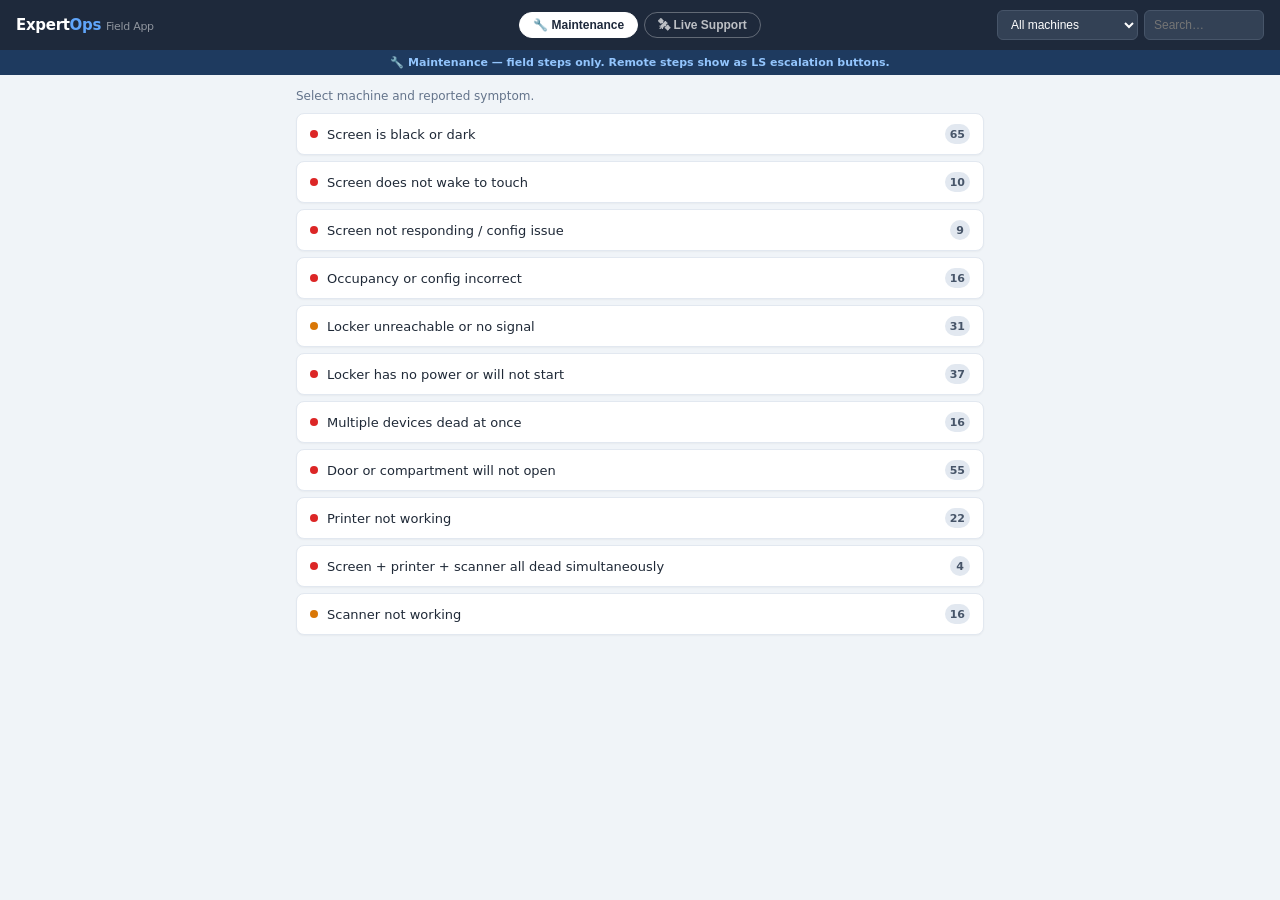
==== field_app.html @ 35b9df1c "Add files via upload" ====
<!DOCTYPE html>
<html lang="en">
<head>
<meta charset="UTF-8"/>
<title>ExpertOps — Field App</title>
<meta name="viewport" content="width=device-width,initial-scale=1"/>
<style>
*{box-sizing:border-box;margin:0;padding:0}
body{font-family:system-ui,-apple-system,sans-serif;background:#f0f4f8;color:#1f2937;font-size:14px}

/* HEADER */
header{background:#1e293b;padding:10px 16px;display:grid;grid-template-columns:1fr auto 1fr;align-items:center;gap:10px}
.brand{color:white;font-size:15px;font-weight:800;letter-spacing:-.3px}
.brand span{color:#60a5fa}
.brand small{opacity:.5;font-weight:400;font-size:11px}
.mode-bar{display:flex;gap:6px;justify-content:center}
.mode-btn{padding:5px 13px;border-radius:20px;border:1.5px solid rgba(255,255,255,.3);background:transparent;color:rgba(255,255,255,.7);font-size:12px;font-weight:600;cursor:pointer;transition:all .15s}
.mode-btn.active{background:white;color:#1e293b;border-color:white}
.hdr-controls{display:flex;gap:6px;align-items:center;justify-content:flex-end}
select,input[type=text]{padding:5px 9px;font-size:12px;border-radius:6px;border:1px solid #475569;background:#334155;color:white;height:30px}
select option{background:#1e293b}
.btn-ghost{padding:5px 10px;border-radius:6px;border:1.5px solid rgba(255,255,255,.35);background:transparent;color:white;font-size:12px;font-weight:600;cursor:pointer;height:30px}
.btn-ghost:hover{background:rgba(255,255,255,.15)}
.hidden{display:none!important}

/* MODE BANNER */
.mode-banner{padding:6px 16px;font-size:11px;font-weight:600;text-align:center}
.mode-banner.maint{background:#1e3a5f;color:#93c5fd}
.mode-banner.ls{background:#14532d;color:#86efac}

/* MAIN */
main{max-width:720px;margin:0 auto;padding:14px 16px}

/* SW GATE */
.sw-gate{background:#1e293b;border-radius:10px;padding:11px 14px;margin-bottom:14px;border:1.5px solid #334155}
.sw-gate-title{font-size:10px;font-weight:700;color:#93c5fd;text-transform:uppercase;letter-spacing:.05em;margin-bottom:7px}
.sw-gate-grid{display:grid;grid-template-columns:1fr 1fr;gap:5px;margin-bottom:8px}
.sw-gate-link{font-size:11px;font-weight:600;color:#93c5fd;text-decoration:none;background:#334155;border:1px solid #475569;border-radius:4px;padding:4px 7px;display:block}
.sw-gate-link:hover{background:#475569}
.sw-gate-confirm{display:flex;gap:6px}
.sw-gate-btn{flex:1;padding:6px;border-radius:6px;border:none;font-size:12px;font-weight:600;cursor:pointer}
.sw-gate-btn.ok{background:#dcfce7;color:#166534}
.sw-gate-btn.issue{background:#fee2e2;color:#991b1b}

/* PROGRESS */
.progress-bar{background:#e2e8f0;border-radius:4px;height:4px;margin-bottom:14px;overflow:hidden}
.progress-fill{height:4px;background:#1b3a6b;border-radius:4px;transition:width .3s}

/* LIST */
.list-intro{font-size:12px;color:#64748b;margin-bottom:10px}
#symptomList{list-style:none}
#symptomList li{background:white;border-radius:8px;padding:10px 13px;margin-bottom:6px;cursor:pointer;display:flex;align-items:center;gap:9px;border:1px solid #e2e8f0;box-shadow:0 1px 2px rgba(0,0,0,.04)}
#symptomList li:hover{background:#f8fafc;border-color:#1b3a6b}
.sym-dot{width:8px;height:8px;border-radius:50%;flex-shrink:0}
.sym-dot.HIGH{background:#dc2626}.sym-dot.MEDIUM{background:#d97706}.sym-dot.LOW{background:#16a34a}
.sym-text{flex:1;font-weight:500;font-size:13px}
.sym-count{background:#e2e8f0;color:#475569;font-size:11px;font-weight:700;min-width:20px;height:20px;border-radius:10px;display:flex;align-items:center;justify-content:center;padding:0 5px}

/* PAGE HEADER */
.page-title{font-size:17px;font-weight:700;color:#1e293b;margin-bottom:4px}
.page-meta{display:flex;gap:6px;flex-wrap:wrap;margin-bottom:12px}
.tag{font-size:11px;font-weight:600;padding:2px 8px;border-radius:8px}
.tag-machine{background:#dbeafe;color:#1e40af}
.tag-risk-HIGH{background:#fee2e2;color:#991b1b}
.tag-risk-MEDIUM{background:#fef3c7;color:#92400e}

/* STAGE LABEL */
.stage-label{font-size:10px;font-weight:700;text-transform:uppercase;letter-spacing:.07em;color:#64748b;margin:14px 0 4px;display:flex;align-items:center;gap:6px;cursor:pointer;user-select:none;padding:5px 8px;border-radius:6px;background:#f8fafc;border:1px solid #e2e8f0;transition:background .15s}
.stage-label:hover{background:#f1f5f9}
.stage-label::after{content:'';flex:1;height:1px;background:#e2e8f0}
.stage-label .stage-arrow{font-size:10px;color:#94a3b8;margin-left:auto;transition:transform .2s;flex-shrink:0}
.stage-label.collapsed .stage-arrow{transform:rotate(-90deg)}
.stage-label.collapsed{opacity:.7}
.stage-body{overflow:hidden;transition:max-height .25s ease}
.stage-body.collapsed{max-height:0!important;overflow:hidden}

/* DECISION CARD — core element */
.dc{border-radius:9px;margin-bottom:8px;overflow:hidden;border:1px solid #e2e8f0;background:white}

/* Role variants */
.dc.field{border-left:4px solid #0F6E56;background:#f0fdf4}
.dc.remote-only{border-left:4px solid #185FA5;background:#f0f6ff}
.dc.ls-escalate{border-left:4px solid #7c3aed;background:#faf5ff;border-style:dashed}
.dc.both{border-left:4px solid #185FA5}

.dc-hdr{padding:10px 13px;display:flex;align-items:center;gap:9px;cursor:pointer;user-select:none}
.dc-hdr:hover{background:rgba(0,0,0,.03)}
.dc-num{width:22px;height:22px;border-radius:50%;color:white;font-size:11px;font-weight:700;display:flex;align-items:center;justify-content:center;flex-shrink:0}
.dc.field .dc-num{background:#0F6E56}
.dc.remote-only .dc-num{background:#185FA5}
.dc.ls-escalate .dc-num{background:#7c3aed}
.dc.both .dc-num{background:#185FA5}
.dc-hdr-body{flex:1;min-width:0}
.dc-role{font-size:9px;font-weight:700;text-transform:uppercase;letter-spacing:.05em;margin-bottom:1px}
.dc.field .dc-role{color:#0F6E56}
.dc.remote-only .dc-role{color:#185FA5}
.dc.ls-escalate .dc-role{color:#7c3aed}
.dc.both .dc-role{color:#185FA5}
.dc-title{font-size:13px;font-weight:600;color:#1f2937;line-height:1.3}
.dc-cat{font-size:10px;font-weight:600;padding:2px 6px;border-radius:4px;background:#e2e8f0;color:#475569;flex-shrink:0}
.dc-chevron{font-size:10px;color:#94a3b8;flex-shrink:0;transition:transform .15s}
.dc.open .dc-chevron{transform:rotate(180deg)}
.dc-status{font-size:15px;flex-shrink:0}

.dc-body{padding:0 13px 12px 44px;display:none}
.dc.open .dc-body{display:block}

.dc-action{font-size:12px;color:#1f2937;line-height:1.6;margin-bottom:6px;background:#f8fafc;border-radius:5px;padding:7px 9px;border:1px solid #e2e8f0}
.dc.field .dc-action{background:white;border-color:#a7f3d0;color:#064e3b}
.dc.remote-only .dc-action{background:white;border-color:#bfdbfe;color:#1e3a5f}
.dc.ls-escalate .dc-action{background:white;border-color:#e9d5ff;color:#4c1d95}

.dc-sup-action{font-size:12px;color:#1e3a5f;line-height:1.6;margin-bottom:6px;background:#eff6ff;border-radius:5px;padding:7px 9px;border:1px solid #bfdbfe}
.dc-sup-label{font-size:9px;font-weight:700;text-transform:uppercase;letter-spacing:.05em;color:#185FA5;margin-bottom:3px}
.dc-fld-label{font-size:9px;font-weight:700;text-transform:uppercase;letter-spacing:.05em;color:#0F6E56;margin-bottom:3px}
.dc-fld-action{font-size:12px;color:#064e3b;line-height:1.6;margin-bottom:6px;background:#f0fdf4;border-radius:5px;padding:7px 9px;border:1px solid #a7f3d0}

.dc-note{font-size:11px;color:#64748b;font-style:italic;margin-bottom:6px;line-height:1.4;border-left:2px solid #e2e8f0;padding-left:7px}
.dc-parts{font-size:10px;background:#fef9c3;color:#92400e;padding:2px 7px;border-radius:4px;display:inline-block;margin-bottom:6px}
.dc-links{display:flex;gap:5px;flex-wrap:wrap;margin-bottom:6px}
.dc-link{font-size:11px;padding:3px 8px;border-radius:5px;border:1px solid #bfdbfe;background:white;color:#185FA5;text-decoration:none;cursor:pointer;font-weight:500}
.dc-link.green{border-color:#a7f3d0;color:#0F6E56}
.dc-link:hover{background:#dbeafe}

/* LS ESCALATE BUTTON (maintenance mode) */
.ls-esc-btn{width:100%;padding:8px;border-radius:7px;border:1.5px dashed #7c3aed;background:#faf5ff;color:#7c3aed;font-size:12px;font-weight:600;cursor:pointer;margin-bottom:6px}
.ls-esc-btn:hover{background:#ede9fe}
.ls-esc-panel{background:#faf5ff;border:1.5px solid #e9d5ff;border-radius:7px;padding:9px 11px;margin-bottom:6px;display:none}
.ls-esc-panel.open{display:block}
.ls-esc-panel-title{font-size:9px;font-weight:700;color:#7c3aed;text-transform:uppercase;letter-spacing:.05em;margin-bottom:5px}
.ls-esc-action{font-size:12px;color:#4c1d95;line-height:1.5;margin-bottom:5px}

/* PROGRESS BUTTONS */
.dc-btns{display:flex;gap:6px;flex-wrap:wrap;margin-top:6px}
.dc-btn{flex:1;padding:7px 10px;border-radius:6px;border:none;font-size:12px;font-weight:600;cursor:pointer;min-width:110px}
.dc-btn-ok{background:#dcfce7;color:#166534;border:1.5px solid #86efac}
.dc-btn-ok:hover{background:#bbf7d0}
.dc-btn-skip{background:#f1f5f9;color:#475569;border:1.5px solid #e2e8f0}
.dc-btn-skip:hover{background:#e2e8f0}
.dc-btn-ls{background:#faf5ff;color:#7c3aed;border:1.5px solid #e9d5ff}
.dc-btn-ls:hover{background:#ede9fe}

.dc.done-ok{border-color:#86efac!important;background:#f0fdf4!important}
.dc.done-ok .dc-num{background:#16a34a}
.dc.done-skip{border-color:#e2e8f0!important;background:#f8fafc!important;opacity:.7}

/* COMPLETE */
.complete-panel{background:#f0fdf4;border:1.5px solid #86efac;border-radius:10px;padding:14px;text-align:center;margin-top:14px}
.complete-panel h3{color:#166534;font-size:14px;margin-bottom:4px}
.complete-panel p{font-size:12px;color:#16a34a;margin-bottom:10px}
.rovo-box{background:white;border:1.5px solid #e2e8f0;border-radius:8px;padding:10px;margin-top:8px;text-align:left}
.rovo-title{font-size:10px;font-weight:700;color:#475569;text-transform:uppercase;letter-spacing:.05em;margin-bottom:5px}
.rovo-text{font-size:11px;color:#1f2937;line-height:1.6;white-space:pre-wrap}
.copy-btn{padding:5px 12px;font-size:11px;font-weight:600;border-radius:5px;border:1.5px solid #1b3a6b;background:white;color:#1b3a6b;cursor:pointer;margin-top:6px;float:right}
.copy-btn:hover{background:#1b3a6b;color:white}
.copy-btn.copied{background:#16a34a;color:white;border-color:#16a34a}
</style>
</head>
<body>

<header>
  <div class="brand">Expert<span>Ops</span> <small>Field App</small></div>
  <div class="mode-bar">
    <button class="mode-btn active" data-mode="maint" onclick="setMode('maint')">🔧 Maintenance</button>
    <button class="mode-btn" data-mode="ls" onclick="setMode('ls')">🛰 Live Support</button>
  </div>
  <div class="hdr-controls">
    <select id="machineSel"><option value="">All machines</option></select>
    <input type="text" id="searchInput" placeholder="Search…" style="width:120px"/>
    <button class="btn-ghost hidden" id="backBtn">← Back</button>
  </div>
</header>

<div class="mode-banner maint" id="modeBanner">🔧 Maintenance — field steps only. Remote steps show as LS escalation buttons.</div>

<main>
  <p class="list-intro" id="listIntro">Select machine and reported symptom.</p>
  <div class="progress-bar hidden" id="progressBar"><div class="progress-fill" id="progressFill" style="width:0%"></div></div>
  <ul id="symptomList"></ul>
  <div id="result"></div>
</main>

<script>
const CFG={sw_master:'https://bloqit.atlassian.net/wiki/x/eIFZHg',config:'https://bloqit.atlassian.net/wiki/x/HgATFQ',layout_v4:'https://bloqit.atlassian.net/wiki/x/FofBFQ',layout_next:'https://bloqit.atlassian.net/wiki/x/CQA5Og',kerong:'https://bloqit.atlassian.net/wiki/x/oIBUP',door_map:'https://bloqit.atlassian.net/wiki/x/AoA3Aw',rj45:'https://docs.google.com/document/d/14u5L0a29uA1sM4Jz5Q9ozAl6hmiHEzxO-7MZYq9lybI',battery:'https://docs.google.com/document/d/17IjUcpyZ37YiVU1uIw2UfyVvhSH74Cq-Xj0BZYjJeT0',fw_update:'https://bloqit.atlassian.net/wiki/spaces/SOFTWARE/pages/514424833',kerong_cfg:'https://statuesque-custard-31b86c.netlify.app/'};
const IS_NEXT=m=>m&&(m.includes('NEXT')||m.includes('V-Locker'));
const IS_V4=m=>m&&(m==='V4'||m.includes('V4'));
const FUNNEL=['Config','Software','FW','Boot','Power','Battery','Network','Connectivity','Modem','Screen','SD Card','USB Hub','Kerong','Compartment','Printer','Scanner','ECU/CB/MB','ECU','Physical','Physical damage','DC / DC','Lightning','Locker','Wakeup Button','CCTV','Post-Deployment'];
const STAGE_ICONS={'Config':'🔧','Software':'🔧','FW':'🔧','Boot':'🔄','Power':'⚡','Battery':'⚡','Network':'📶','Connectivity':'📶','Modem':'📶','Screen':'🖥','SD Card':'🖥','USB Hub':'🖥','Kerong':'🔑','Compartment':'🚪','Printer':'🖨','Scanner':'📷','ECU/CB/MB':'🔩','ECU':'🔩','Physical':'🔩','Physical damage':'🔩','DC / DC':'⚡','Lightning':'⚡','Locker':'🏠','Wakeup Button':'🔘','CCTV':'📷','Post-Deployment':'✅','Other':'🔍'};

const machineSel=document.getElementById('machineSel');
const searchInput=document.getElementById('searchInput');
const backBtn=document.getElementById('backBtn');
const symptomList=document.getElementById('symptomList');
const resultDiv=document.getElementById('result');
const listIntro=document.getElementById('listIntro');
const progressBar=document.getElementById('progressBar');
const progressFill=document.getElementById('progressFill');
const modeBanner=document.getElementById('modeBanner');

let rows=[],currentObs=null,stepResults={},mode='maint';

const EMBEDDED_DATA=[
{"Symptom ID":"NEXT-SCR-001","Machine":"NEXT STD Battery","Symptom on Field":"Screen is black or dark","Sub-Issue (Observable / Physical)":"Bootloop / MQTT error — screen black after crash or deployment","Category":"Screen","Observability Level":"Remote","Actions for field":"N/A — resolved remotely by support via BO reboot.","Clear SOP and link":"https://bloqit.atlassian.net/wiki/spaces/Support/pages/528351234","Actions for support":"1_ Check BO: is locker in crash loop or MQTT error state? Attempt remote reboot via BO. If resolved: no dispatch needed. This resolves 34% of all NEXT screen cases.","Clear SOP and link (support)":"https://bloqit.atlassian.net/wiki/spaces/Support/pages/839811080","AI agent":"screen-hardware-agent","Ai context":"bootloop mqtt error next screen black remote reboot","Spare Parts Required":null,"Need to Call LP (TRUE / FALSE)":false,"Time (min)":null,"Volume (cases/yr)":88,"Solve Rate":"98%","Unsolved Rate":"2%","Diagnosis Risk":"HIGH","Data-backed note":"Bootloop/MQTT: 34% of NEXT screen cases. Resolved by remote BO reboot. Support action only — no dispatch.","Observable Symptom":"Screen is black or dark","Clear SOP and link__1":"https://bloqit.atlassian.net/wiki/spaces/Support/pages/839811080"},
{"Symptom ID":"NEXT-SCR-002-F1","Machine":"NEXT STD Battery","Symptom on Field":"Screen is black or dark","Sub-Issue (Observable / Physical)":"Battery low — screen black, locker not powering","Category":"Battery","Observability Level":"Remote","Actions for field":"1_ Check battery voltage on-site with multimeter.","Clear SOP and link":"https://bloqit.atlassian.net/wiki/spaces/Support/pages/260931706","Actions for support":"2_ Check battery voltage remotely via telemetry. Below 13V = dispatch for battery swap. Carry CB fuse alongside batteries.","Clear SOP and link (support)":"https://bloqit.atlassian.net/wiki/spaces/Support/pages/81952892","AI agent":"power-diagnostics","Ai context":"battery low next screen black voltage","Spare Parts Required":null,"Need to Call LP (TRUE / FALSE)":false,"Time (min)":null,"Volume (cases/yr)":16,"Solve Rate":"84%","Unsolved Rate":"12%","Diagnosis Risk":"MEDIUM","Data-backed note":"Battery: 6% of NEXT screen cases. Check voltage remotely before dispatching.","Observable Symptom":"Screen is black or dark","Clear SOP and link__1":"https://bloqit.atlassian.net/wiki/spaces/Support/pages/81952892"},
{"Symptom ID":"NEXT-SCR-002-F2","Machine":"NEXT STD Battery","Symptom on Field":"Screen is black or dark","Sub-Issue (Observable / Physical)":"Battery low — screen black, locker not powering","Category":"Battery","Observability Level":"Remote","Actions for field":"2_ Replace batteries if below 13V.","Clear SOP and link":null,"Actions for support":"2_ Check battery voltage remotely via telemetry. Below 13V = dispatch for battery swap. Carry CB fuse alongside batteries.","Clear SOP and link (support)":"https://bloqit.atlassian.net/wiki/spaces/Support/pages/81952892","AI agent":"power-diagnostics","Ai context":"battery low next screen black voltage","Spare Parts Required":"Battery x2, CB fuse (contingency)","Need to Call LP (TRUE / FALSE)":false,"Time (min)":null,"Volume (cases/yr)":16,"Solve Rate":"84%","Unsolved Rate":"12%","Diagnosis Risk":"MEDIUM","Data-backed note":"Battery: 6% of NEXT screen cases. Check voltage remotely before dispatching.","Observable Symptom":"Screen is black or dark","Clear SOP and link__1":"https://bloqit.atlassian.net/wiki/spaces/Support/pages/81952892"},
{"Symptom ID":"NEXT-SCR-003","Machine":"NEXT STD Battery","Symptom on Field":"Screen is black or dark","Sub-Issue (Observable / Physical)":"Top cover accessibility — pre-dispatch check","Category":"Screen","Observability Level":"Remote","Actions for field":"N/A — support confirms accessibility before dispatch.","Clear SOP and link":null,"Actions for support":"3_ Before dispatching for screen or Mallow: confirm top cover is accessible from LP deployment photos. Do NOT dispatch if top cover inaccessible — 40% of NEXT screen interventions fail for this reason.","Clear SOP and link (support)":"https://bloqit.atlassian.net/wiki/spaces/Support/pages/839811080","AI agent":"screen-hardware-agent","Ai context":"top cover accessible next screen dispatch check","Spare Parts Required":null,"Need to Call LP (TRUE / FALSE)":false,"Time (min)":null,"Volume (cases/yr)":null,"Solve Rate":null,"Unsolved Rate":"40%","Diagnosis Risk":"HIGH","Data-backed note":"40% of NEXT screen interventions unresolved because top cover inaccessible. Confirm with LP before any dispatch.","Observable Symptom":"Screen is black or dark","Clear SOP and link__1":"https://bloqit.atlassian.net/wiki/spaces/Support/pages/839811080"},
{"Symptom ID":"NEXT-SCR-010-F1","Machine":"NEXT STD Battery","Symptom on Field":"Screen does not wake to touch","Sub-Issue (Observable / Physical)":"Motion sensor / Mallow adapter faulty","Category":"Mallow Adapter","Observability Level":"Field observable","Actions for field":"1_ Check battery health on-site (voltage).","Clear SOP and link":"https://bloqit.atlassian.net/wiki/spaces/Support/pages/329121857","Actions for support":"1_ Bootloop and battery confirmed OK remotely. Screen does not respond to touch. Write WO: Mallow kit + motion sensor. Confirm top cover accessible before dispatch.","Clear SOP and link (support)":"https://bloqit.atlassian.net/wiki/spaces/Support/pages/839811080","AI agent":"screen-hardware-agent","Ai context":"screen no wakeup motion sensor mallow next","Spare Parts Required":null,"Need to Call LP (TRUE / FALSE)":false,"Time (min)":null,"Volume (cases/yr)":27,"Solve Rate":"80%","Unsolved Rate":"20%","Diagnosis Risk":"HIGH","Data-backed note":"No wakeup: Mallow kit is primary fix (7% of NEXT screen cases). Battery check first on-site.","Observable Symptom":"Screen does not wake to touch","Clear SOP and link__1":"https://bloqit.atlassian.net/wiki/spaces/Support/pages/839811080"},
{"Symptom ID":"NEXT-SCR-010-F2","Machine":"NEXT STD Battery","Symptom on Field":"Screen does not wake to touch","Sub-Issue (Observable / Physical)":"Motion sensor / Mallow adapter faulty","Category":"Mallow Adapter","Observability Level":"Field observable","Actions for field":"2_ Check motion sensor trigger.","Clear SOP and link":null,"Actions for support":"1_ Bootloop and battery confirmed OK remotely. Screen does not respond to touch. Write WO: Mallow kit + motion sensor. Confirm top cover accessible before dispatch.","Clear SOP and link (support)":"https://bloqit.atlassian.net/wiki/spaces/Support/pages/839811080","AI agent":"screen-hardware-agent","Ai context":"screen no wakeup motion sensor mallow next","Spare Parts Required":null,"Need to Call LP (TRUE / FALSE)":false,"Time (min)":null,"Volume (cases/yr)":27,"Solve Rate":"80%","Unsolved Rate":"20%","Diagnosis Risk":"HIGH","Data-backed note":"No wakeup: Mallow kit is primary fix (7% of NEXT screen cases). Battery check first on-site.","Observable Symptom":"Screen does not wake to touch","Clear SOP and link__1":"https://bloqit.atlassian.net/wiki/spaces/Support/pages/839811080"},
{"Symptom ID":"NEXT-SCR-010-F3","Machine":"NEXT STD Battery","Symptom on Field":"Screen does not wake to touch","Sub-Issue (Observable / Physical)":"Motion sensor / Mallow adapter faulty","Category":"Mallow Adapter","Observability Level":"Field observable","Actions for field":"3_ Replace Mallow adapter if sensor/touch connector faulty.","Clear SOP and link":null,"Actions for support":"1_ Bootloop and battery confirmed OK remotely. Screen does not respond to touch. Write WO: Mallow kit + motion sensor. Confirm top cover accessible before dispatch.","Clear SOP and link (support)":"https://bloqit.atlassian.net/wiki/spaces/Support/pages/839811080","AI agent":"screen-hardware-agent","Ai context":"screen no wakeup motion sensor mallow next","Spare Parts Required":"Mallow adapter kit, motion sensor","Need to Call LP (TRUE / FALSE)":false,"Time (min)":null,"Volume (cases/yr)":27,"Solve Rate":"80%","Unsolved Rate":"20%","Diagnosis Risk":"HIGH","Data-backed note":"No wakeup: Mallow kit is primary fix (7% of NEXT screen cases). Battery check first on-site.","Observable Symptom":"Screen does not wake to touch","Clear SOP and link__1":"https://bloqit.atlassian.net/wiki/spaces/Support/pages/839811080"},
{"Symptom ID":"NEXT-SCR-011","Machine":"NEXT STD Battery","Symptom on Field":"Screen does not wake to touch","Sub-Issue (Observable / Physical)":"FFC flat band cable behind screen","Category":"Screen","Observability Level":"Field observable","Actions for field":"4_ Check and reseat FFC flat band cable behind screen. Power OFF first. Inspect for tears or loose connectors. Reseat firmly at both ends.","Clear SOP and link":"https://bloqit.atlassian.net/wiki/spaces/Support/pages/523075621","Actions for support":"2_ If Mallow confirmed OK: FFC cable check needed on-site. Write WO: include FFC cable as contingency.","Clear SOP and link (support)":"https://bloqit.atlassian.net/wiki/spaces/Support/pages/839811080","AI agent":"screen-hardware-agent","Ai context":"ffc flat band cable screen next wakeup","Spare Parts Required":"FFC flat band cable (contingency)","Need to Call LP (TRUE / FALSE)":false,"Time (min)":null,"Volume (cases/yr)":null,"Solve Rate":null,"Unsolved Rate":null,"Diagnosis Risk":"HIGH","Data-backed note":"FFC cable found as cause in NEXT screen cases (\"flex cable broken\", \"FFC cable replaced\"). Check before screen replacement.","Observable Symptom":"Screen does not wake to touch","Clear SOP and link__1":"https://bloqit.atlassian.net/wiki/spaces/Support/pages/839811080"},
{"Symptom ID":"NEXT-SCR-012","Machine":"NEXT STD Battery","Symptom on Field":"Screen does not wake to touch","Sub-Issue (Observable / Physical)":"Screen replacement — after Mallow and FFC confirmed OK","Category":"Screen","Observability Level":"Field observable","Actions for field":"5_ Replace screen if Mallow and FFC both confirmed OK.","Clear SOP and link":"https://bloqit.atlassian.net/wiki/spaces/Support/pages/81887234","Actions for support":"3_ All prior steps confirmed. Write WO: screen replacement. Confirm top cover accessible.","Clear SOP and link (support)":"https://bloqit.atlassian.net/wiki/spaces/Support/pages/839811080","AI agent":"screen-hardware-agent","Ai context":"screen replacement next no wakeup last step","Spare Parts Required":"NEXT display unit","Need to Call LP (TRUE / FALSE)":false,"Time (min)":null,"Volume (cases/yr)":null,"Solve Rate":null,"Unsolved Rate":null,"Diagnosis Risk":"HIGH","Data-backed note":"Screen replacement is last step after Mallow and FFC both confirmed not the cause.","Observable Symptom":"Screen does not wake to touch","Clear SOP and link__1":"https://bloqit.atlassian.net/wiki/spaces/Support/pages/839811080"},
{"Symptom ID":"NEXT-SCR-020","Machine":"NEXT STD Battery","Symptom on Field":"Screen is black or dark","Sub-Issue (Observable / Physical)":"Light ON, confirmed not bootloop — FFC cable check","Category":"Screen","Observability Level":"Field observable","Actions for field":"1_ Power OFF. Check and reseat FFC flat band cable behind screen. Inspect for tears, loose connectors.","Clear SOP and link":"https://bloqit.atlassian.net/wiki/spaces/Support/pages/523075621","Actions for support":"4_ Bootloop confirmed not the cause, battery OK, light ON. Write WO: FFC cable + screen. Confirm top cover accessible with LP before dispatch.","Clear SOP and link (support)":"https://bloqit.atlassian.net/wiki/spaces/Support/pages/839811080","AI agent":"screen-hardware-agent","Ai context":"screen black light on ffc cable next confirmed not bootloop","Spare Parts Required":"FFC flat band cable, NEXT display unit","Need to Call LP (TRUE / FALSE)":false,"Time (min)":null,"Volume (cases/yr)":null,"Solve Rate":null,"Unsolved Rate":null,"Diagnosis Risk":"HIGH","Data-backed note":"Light ON confirmed: FFC cable check before screen replacement. No HDMI on NEXT.","Observable Symptom":"Screen is black or dark","Clear SOP and link__1":"https://bloqit.atlassian.net/wiki/spaces/Support/pages/839811080"},
{"Symptom ID":"NEXT-SCR-021","Machine":"NEXT STD Battery","Symptom on Field":"Screen is black or dark","Sub-Issue (Observable / Physical)":"Screen replacement — FFC confirmed OK","Category":"Screen","Observability Level":"Field observable","Actions for field":"2_ Replace screen. Top cover must be accessible.","Clear SOP and link":"https://bloqit.atlassian.net/wiki/spaces/Support/pages/81887234","Actions for support":"5_ FFC confirmed OK. Write WO: screen unit. Reconfirm top cover accessible.","Clear SOP and link (support)":"https://bloqit.atlassian.net/wiki/spaces/Support/pages/839811080","AI agent":"screen-hardware-agent","Ai context":"screen replacement next light on confirmed","Spare Parts Required":"NEXT display unit","Need to Call LP (TRUE / FALSE)":false,"Time (min)":null,"Volume (cases/yr)":null,"Solve Rate":"60%","Unsolved Rate":"40%","Diagnosis Risk":"HIGH","Data-backed note":"Screen replacement only after FFC confirmed. 20% of NEXT screen cases.","Observable Symptom":"Screen is black or dark","Clear SOP and link__1":"https://bloqit.atlassian.net/wiki/spaces/Support/pages/839811080"},
{"Symptom ID":"NEXT-SCR-022","Machine":"NEXT STD Battery","Symptom on Field":"Screen is black or dark","Sub-Issue (Observable / Physical)":"CPU replacement — screen confirmed not the cause","Category":"Screen","Observability Level":"Field observable","Actions for field":"3_ Replace CPU only if screen replacement confirmed did not resolve issue.","Clear SOP and link":"https://bloqit.atlassian.net/wiki/spaces/Support/pages/81625166","Actions for support":"6_ Screen replacement confirmed failed. Write WO: CPU kit. LS must apply layout config post-replacement.","Clear SOP and link (support)":"https://bloqit.atlassian.net/wiki/spaces/Support/pages/839811080","AI agent":"screen-hardware-agent","Ai context":"cpu replacement next screen confirmed failed","Spare Parts Required":"NEXT CPU kit","Need to Call LP (TRUE / FALSE)":false,"Time (min)":null,"Volume (cases/yr)":null,"Solve Rate":null,"Unsolved Rate":null,"Diagnosis Risk":"HIGH","Data-backed note":"CPU is last resort only. LS must apply door layout config after CPU replacement.","Observable Symptom":"Screen is black or dark","Clear SOP and link__1":"https://bloqit.atlassian.net/wiki/spaces/Support/pages/839811080"},
{"Symptom ID":"ALL-CFG-001","Machine":"NEXT STD Battery","Symptom on Field":"Screen not responding / config issue","Sub-Issue (Observable / Physical)":"BO layout / config mismatch","Category":"Config","Observability Level":"Remote","Actions for field":"N/A — resolved remotely by LS via BO config fix.","Clear SOP and link":null,"Actions for support":"1_ Check BO layout config: does it match physical layout? Apply correct layout config via BO. This resolves 37% of cases remotely — no dispatch needed.","Clear SOP and link (support)":"https://bloqit.atlassian.net/wiki/x/HgATFQ","AI agent":"control-electronics-agent","Ai context":"screen not responding config layout mismatch bo fix","Spare Parts Required":null,"Need to Call LP (TRUE / FALSE)":false,"Time (min)":null,"Volume (cases/yr)":353,"Solve Rate":"70%","Unsolved Rate":"30%","Diagnosis Risk":"HIGH","Data-backed note":"Config/layout mismatch: 37% of screen-not-responding cases resolved by BO config fix. Always check before dispatching.","Observable Symptom":"Screen not responding / config issue","Clear SOP and link__1":"https://bloqit.atlassian.net/wiki/x/HgATFQ"},
{"Symptom ID":"ALL-CFG-002","Machine":"NEXT STD Battery","Symptom on Field":"Screen not responding / config issue","Sub-Issue (Observable / Physical)":"FW version mismatch","Category":"Config","Observability Level":"Remote","Actions for field":"N/A — resolved remotely by LS FW update.","Clear SOP and link":null,"Actions for support":"2_ Check FW version against stable version for client. Apply FW update if mismatch. Link: SW master version.","Clear SOP and link (support)":"https://bloqit.atlassian.net/wiki/x/eIFZHg","AI agent":"control-electronics-agent","Ai context":"screen not responding fw version mismatch update","Spare Parts Required":null,"Need to Call LP (TRUE / FALSE)":false,"Time (min)":null,"Volume (cases/yr)":null,"Solve Rate":null,"Unsolved Rate":null,"Diagnosis Risk":"HIGH","Data-backed note":"FW mismatch causes screen not responding. Check FW before any hardware dispatch.","Observable Symptom":"Screen not responding / config issue","Clear SOP and link__1":"https://bloqit.atlassian.net/wiki/x/eIFZHg"},
{"Symptom ID":"ALL-OCC-001","Machine":"NEXT STD Battery","Symptom on Field":"Occupancy or config incorrect","Sub-Issue (Observable / Physical)":"BO sync / layout config mismatch","Category":"Config","Observability Level":"Remote","Actions for field":"N/A — resolved remotely.","Clear SOP and link":null,"Actions for support":"1_ BO sync: trigger occupancy sync from BO.","Clear SOP and link (support)":"https://bloqit.atlassian.net/wiki/x/HgATFQ","AI agent":"control-electronics-agent","Ai context":"occupancy incorrect bo sync layout config mismatch","Spare Parts Required":null,"Need to Call LP (TRUE / FALSE)":false,"Time (min)":null,"Volume (cases/yr)":353,"Solve Rate":"70%","Unsolved Rate":"30%","Diagnosis Risk":"HIGH","Data-backed note":"70% of occupancy cases resolved by BO sync or layout config correction. Do not escalate to engineering before attempting these.","Observable Symptom":"Occupancy or config incorrect","Clear SOP and link__1":"https://bloqit.atlassian.net/wiki/x/HgATFQ"},
{"Symptom ID":"ALL-OCC-001-S2","Machine":"NEXT STD Battery","Symptom on Field":"Occupancy or config incorrect","Sub-Issue (Observable / Physical)":"BO sync / layout config mismatch","Category":"Config","Observability Level":"Remote","Actions for field":null,"Clear SOP and link":null,"Actions for support":"2_ Check layout config matches physical.","Clear SOP and link (support)":"https://bloqit.atlassian.net/wiki/x/HgATFQ","AI agent":"control-electronics-agent","Ai context":"occupancy incorrect bo sync layout config mismatch","Spare Parts Required":null,"Need to Call LP (TRUE / FALSE)":false,"Time (min)":null,"Volume (cases/yr)":353,"Solve Rate":"70%","Unsolved Rate":"30%","Diagnosis Risk":"HIGH","Data-backed note":"70% of occupancy cases resolved by BO sync or layout config correction. Do not escalate to engineering before attempting these.","Observable Symptom":"Occupancy or config incorrect","Clear SOP and link__1":"https://bloqit.atlassian.net/wiki/x/HgATFQ"},
{"Symptom ID":"ALL-OCC-001-S3","Machine":"NEXT STD Battery","Symptom on Field":"Occupancy or config incorrect","Sub-Issue (Observable / Physical)":"BO sync / layout config mismatch","Category":"Config","Observability Level":"Remote","Actions for field":null,"Clear SOP and link":null,"Actions for support":"3_ Apply door mapping correction if mismatch.","Clear SOP and link (support)":"https://bloqit.atlassian.net/wiki/x/HgATFQ","AI agent":"control-electronics-agent","Ai context":"occupancy incorrect bo sync layout config mismatch","Spare Parts Required":null,"Need to Call LP (TRUE / FALSE)":false,"Time (min)":null,"Volume (cases/yr)":353,"Solve Rate":"70%","Unsolved Rate":"30%","Diagnosis Risk":"HIGH","Data-backed note":"70% of occupancy cases resolved by BO sync or layout config correction. Do not escalate to engineering before attempting these.","Observable Symptom":"Occupancy or config incorrect","Clear SOP and link__1":"https://bloqit.atlassian.net/wiki/x/HgATFQ"},
{"Symptom ID":"ALL-OCC-001-S4","Machine":"NEXT STD Battery","Symptom on Field":"Occupancy or config incorrect","Sub-Issue (Observable / Physical)":"BO sync / layout config mismatch","Category":"Config","Observability Level":"Remote","Actions for field":null,"Clear SOP and link":null,"Actions for support":"4_ Escalate to engineering only if all prior remote steps (BO sync, layout config check, door mapping correction) confirmed and issue persists.","Clear SOP and link (support)":"https://bloqit.atlassian.net/wiki/x/HgATFQ","AI agent":"control-electronics-agent","Ai context":"occupancy incorrect bo sync layout config mismatch","Spare Parts Required":null,"Need to Call LP (TRUE / FALSE)":false,"Time (min)":null,"Volume (cases/yr)":353,"Solve Rate":"70%","Unsolved Rate":"30%","Diagnosis Risk":"HIGH","Data-backed note":"70% of occupancy cases resolved by BO sync or layout config correction. Do not escalate to engineering before attempting these.","Observable Symptom":"Occupancy or config incorrect","Clear SOP and link__1":"https://bloqit.atlassian.net/wiki/x/HgATFQ"},
{"Symptom ID":"ALL-NET-010","Machine":"NEXT STD Battery","Symptom on Field":"Locker unreachable or no signal","Sub-Issue (Observable / Physical)":"Signal strength check — remote first","Category":"Modem","Observability Level":"Remote","Actions for field":"N/A — LS checks remotely.","Clear SOP and link":null,"Actions for support":"1_ Check signal strength remotely.","Clear SOP and link (support)":"https://bloqit.atlassian.net/wiki/spaces/Support/pages/542179329","AI agent":"connectivity-network-agent","Ai context":"locker unreachable no signal modem antenna remote check","Spare Parts Required":null,"Need to Call LP (TRUE / FALSE)":false,"Time (min)":null,"Volume (cases/yr)":417,"Solve Rate":"85%","Unsolved Rate":"15%","Diagnosis Risk":"MEDIUM","Data-backed note":"Check signal remotely and force best channel before any dispatch. High-gain antenna always alongside modem.","Observable Symptom":"Locker unreachable or no signal","Clear SOP and link__1":"https://bloqit.atlassian.net/wiki/spaces/Support/pages/542179329"},
{"Symptom ID":"ALL-NET-010-S2","Machine":"NEXT STD Battery","Symptom on Field":"Locker unreachable or no signal","Sub-Issue (Observable / Physical)":"Signal strength check — remote first","Category":"Modem","Observability Level":"Remote","Actions for field":null,"Clear SOP and link":null,"Actions for support":"2_ Force best network channel via maintenance screen.","Clear SOP and link (support)":"https://bloqit.atlassian.net/wiki/spaces/Support/pages/542179329","AI agent":"connectivity-network-agent","Ai context":"locker unreachable no signal modem antenna remote check","Spare Parts Required":null,"Need to Call LP (TRUE / FALSE)":false,"Time (min)":null,"Volume (cases/yr)":417,"Solve Rate":"85%","Unsolved Rate":"15%","Diagnosis Risk":"MEDIUM","Data-backed note":"Check signal remotely and force best channel before any dispatch. High-gain antenna always alongside modem.","Observable Symptom":"Locker unreachable or no signal","Clear SOP and link__1":"https://bloqit.atlassian.net/wiki/spaces/Support/pages/542179329"},
{"Symptom ID":"ALL-NET-010-S3","Machine":"NEXT STD Battery","Symptom on Field":"Locker unreachable or no signal","Sub-Issue (Observable / Physical)":"Signal strength check — remote first","Category":"Modem","Observability Level":"Remote","Actions for field":null,"Clear SOP and link":null,"Actions for support":"3_ If no improvement: dispatch for antenna then modem.","Clear SOP and link (support)":"https://bloqit.atlassian.net/wiki/spaces/Support/pages/542179329","AI agent":"connectivity-network-agent","Ai context":"locker unreachable no signal modem antenna remote check","Spare Parts Required":null,"Need to Call LP (TRUE / FALSE)":false,"Time (min)":null,"Volume (cases/yr)":417,"Solve Rate":"85%","Unsolved Rate":"15%","Diagnosis Risk":"MEDIUM","Data-backed note":"Check signal remotely and force best channel before any dispatch. High-gain antenna always alongside modem.","Observable Symptom":"Locker unreachable or no signal","Clear SOP and link__1":"https://bloqit.atlassian.net/wiki/spaces/Support/pages/542179329"},
{"Symptom ID":"ALL-NET-011-F1","Machine":"NEXT STD Battery","Symptom on Field":"Locker unreachable or no signal","Sub-Issue (Observable / Physical)":"Antenna faulty or disconnected","Category":"Modem","Observability Level":"Field observable","Actions for field":"1_ Re-seat antenna first.","Clear SOP and link":"https://bloqit.atlassian.net/wiki/spaces/Support/pages/766345226","Actions for support":"2_ Signal confirmed absent remotely. Write WO: high-gain antenna + modem (contingency). Antenna must always accompany modem.","Clear SOP and link (support)":"https://bloqit.atlassian.net/wiki/spaces/Support/pages/542179329","AI agent":"connectivity-network-agent","Ai context":"antenna faulty modem replacement signal absent","Spare Parts Required":null,"Need to Call LP (TRUE / FALSE)":false,"Time (min)":null,"Volume (cases/yr)":417,"Solve Rate":"85%","Unsolved Rate":"15%","Diagnosis Risk":"MEDIUM","Data-backed note":"Replacing modem does not fix site coverage. Antenna must always accompany modem.","Observable Symptom":"Locker unreachable or no signal","Clear SOP and link__1":"https://bloqit.atlassian.net/wiki/spaces/Support/pages/542179329"},
{"Symptom ID":"ALL-NET-011-F2","Machine":"NEXT STD Battery","Symptom on Field":"Locker unreachable or no signal","Sub-Issue (Observable / Physical)":"Antenna faulty or disconnected","Category":"Modem","Observability Level":"Field observable","Actions for field":"2_ Replace with high-gain antenna.","Clear SOP and link":null,"Actions for support":"2_ Signal confirmed absent remotely. Write WO: high-gain antenna + modem (contingency). Antenna must always accompany modem.","Clear SOP and link (support)":"https://bloqit.atlassian.net/wiki/spaces/Support/pages/542179329","AI agent":"connectivity-network-agent","Ai context":"antenna faulty modem replacement signal absent","Spare Parts Required":null,"Need to Call LP (TRUE / FALSE)":false,"Time (min)":null,"Volume (cases/yr)":417,"Solve Rate":"85%","Unsolved Rate":"15%","Diagnosis Risk":"MEDIUM","Data-backed note":"Replacing modem does not fix site coverage. Antenna must always accompany modem.","Observable Symptom":"Locker unreachable or no signal","Clear SOP and link__1":"https://bloqit.atlassian.net/wiki/spaces/Support/pages/542179329"},
{"Symptom ID":"ALL-NET-011-F3","Machine":"NEXT STD Battery","Symptom on Field":"Locker unreachable or no signal","Sub-Issue (Observable / Physical)":"Antenna faulty or disconnected","Category":"Modem","Observability Level":"Field observable","Actions for field":"3_ Replace modem only if antenna does not resolve.","Clear SOP and link":null,"Actions for support":"2_ Signal confirmed absent remotely. Write WO: high-gain antenna + modem (contingency). Antenna must always accompany modem.","Clear SOP and link (support)":"https://bloqit.atlassian.net/wiki/spaces/Support/pages/542179329","AI agent":"connectivity-network-agent","Ai context":"antenna faulty modem replacement signal absent","Spare Parts Required":"High-gain antenna, modem (contingency)","Need to Call LP (TRUE / FALSE)":false,"Time (min)":null,"Volume (cases/yr)":417,"Solve Rate":"85%","Unsolved Rate":"15%","Diagnosis Risk":"MEDIUM","Data-backed note":"Replacing modem does not fix site coverage. Antenna must always accompany modem.","Observable Symptom":"Locker unreachable or no signal","Clear SOP and link__1":"https://bloqit.atlassian.net/wiki/spaces/Support/pages/542179329"},
{"Symptom ID":"SW-GATE-F1","Machine":"NEXT STD Battery","Symptom on Field":"⚠ MANDATORY PRE-CHECK before any hardware step","Sub-Issue (Observable / Physical)":"SW / FW / FE / BO Config / Layout config check","Category":"Config","Observability Level":"Remote","Actions for field":"GATE: Before touching hardware — confirm with LS:","Clear SOP and link":"https://bloqit.atlassian.net/wiki/x/HgATFQ","Actions for support":"1_ Check FW version vs stable version for client (SW master: https://bloqit.atlassian.net/wiki/x/eIFZHg).","Clear SOP and link (support)":"https://bloqit.atlassian.net/wiki/x/eIFZHg","AI agent":"control-electronics-agent","Ai context":"sw fw config pre-check gate next locker","Spare Parts Required":null,"Need to Call LP (TRUE / FALSE)":false,"Time (min)":null,"Volume (cases/yr)":133,"Solve Rate":"81.20%","Unsolved Rate":"18.80%","Diagnosis Risk":"HIGH","Data-backed note":"Config/FW mismatch resolves 22.6% of NEXT cases remotely. ALWAYS check before hardware dispatch.","Observable Symptom":"SW / FW / Config pre-check (mandatory)","Clear SOP and link__1":"https://bloqit.atlassian.net/wiki/x/eIFZHg"},
{"Symptom ID":"SW-GATE-F2","Machine":"NEXT STD Battery","Symptom on Field":"⚠ MANDATORY PRE-CHECK before any hardware step","Sub-Issue (Observable / Physical)":"SW / FW / FE / BO Config / Layout config check","Category":"Config","Observability Level":"Remote","Actions for field":"1_ FW version correct for this client?","Clear SOP and link":null,"Actions for support":null,"Clear SOP and link (support)":"https://bloqit.atlassian.net/wiki/x/eIFZHg","AI agent":"control-electronics-agent","Ai context":"sw fw config pre-check gate next locker","Spare Parts Required":null,"Need to Call LP (TRUE / FALSE)":false,"Time (min)":null,"Volume (cases/yr)":133,"Solve Rate":"81.20%","Unsolved Rate":"18.80%","Diagnosis Risk":"HIGH","Data-backed note":"Config/FW mismatch resolves 22.6% of NEXT cases remotely. ALWAYS check before hardware dispatch.","Observable Symptom":"SW / FW / Config pre-check (mandatory)","Clear SOP and link__1":"https://bloqit.atlassian.net/wiki/x/eIFZHg"},
{"Symptom ID":"SW-GATE-F3","Machine":"NEXT STD Battery","Symptom on Field":"⚠ MANDATORY PRE-CHECK before any hardware step","Sub-Issue (Observable / Physical)":"SW / FW / FE / BO Config / Layout config check","Category":"Config","Observability Level":"Remote","Actions for field":"2_ FE version correct?","Clear SOP and link":null,"Actions for support":null,"Clear SOP and link (support)":"https://bloqit.atlassian.net/wiki/x/eIFZHg","AI agent":"control-electronics-agent","Ai context":"sw fw config pre-check gate next locker","Spare Parts Required":null,"Need to Call LP (TRUE / FALSE)":false,"Time (min)":null,"Volume (cases/yr)":133,"Solve Rate":"81.20%","Unsolved Rate":"18.80%","Diagnosis Risk":"HIGH","Data-backed note":"Config/FW mismatch resolves 22.6% of NEXT cases remotely. ALWAYS check before hardware dispatch.","Observable Symptom":"SW / FW / Config pre-check (mandatory)","Clear SOP and link__1":"https://bloqit.atlassian.net/wiki/x/eIFZHg"},
{"Symptom ID":"SW-GATE-F4","Machine":"NEXT STD Battery","Symptom on Field":"⚠ MANDATORY PRE-CHECK before any hardware step","Sub-Issue (Observable / Physical)":"SW / FW / FE / BO Config / Layout config check","Category":"Config","Observability Level":"Remote","Actions for field":"3_ BO config and layout config applied?","Clear SOP and link":null,"Actions for support":null,"Clear SOP and link (support)":"https://bloqit.atlassian.net/wiki/x/eIFZHg","AI agent":"control-electronics-agent","Ai context":"sw fw config pre-check gate next locker","Spare Parts Required":null,"Need to Call LP (TRUE / FALSE)":false,"Time (min)":null,"Volume (cases/yr)":133,"Solve Rate":"81.20%","Unsolved Rate":"18.80%","Diagnosis Risk":"HIGH","Data-backed note":"Config/FW mismatch resolves 22.6% of NEXT cases remotely. ALWAYS check before hardware dispatch.","Observable Symptom":"SW / FW / Config pre-check (mandatory)","Clear SOP and link__1":"https://bloqit.atlassian.net/wiki/x/eIFZHg"},
{"Symptom ID":"SW-GATE-F5","Machine":"NEXT STD Battery","Symptom on Field":"⚠ MANDATORY PRE-CHECK before any hardware step","Sub-Issue (Observable / Physical)":"SW / FW / FE / BO Config / Layout config check","Category":"Config","Observability Level":"Remote","Actions for field":"4_ Door mapping matches physical layout?","Clear SOP and link":null,"Actions for support":null,"Clear SOP and link (support)":"https://bloqit.atlassian.net/wiki/x/eIFZHg","AI agent":"control-electronics-agent","Ai context":"sw fw config pre-check gate next locker","Spare Parts Required":null,"Need to Call LP (TRUE / FALSE)":false,"Time (min)":null,"Volume (cases/yr)":133,"Solve Rate":"81.20%","Unsolved Rate":"18.80%","Diagnosis Risk":"HIGH","Data-backed note":"Config/FW mismatch resolves 22.6% of NEXT cases remotely. ALWAYS check before hardware dispatch.","Observable Symptom":"SW / FW / Config pre-check (mandatory)","Clear SOP and link__1":"https://bloqit.atlassian.net/wiki/x/eIFZHg"},
{"Symptom ID":"SW-GATE-S2","Machine":"NEXT STD Battery","Symptom on Field":"⚠ MANDATORY PRE-CHECK before any hardware step","Sub-Issue (Observable / Physical)":"SW / FW / FE / BO Config / Layout config check","Category":"Config","Observability Level":"Remote","Actions for field":null,"Clear SOP and link":null,"Actions for support":"2_ Confirm FE version.","Clear SOP and link (support)":"https://bloqit.atlassian.net/wiki/x/eIFZHg","AI agent":"control-electronics-agent","Ai context":"sw fw config pre-check gate next locker","Spare Parts Required":null,"Need to Call LP (TRUE / FALSE)":false,"Time (min)":null,"Volume (cases/yr)":133,"Solve Rate":"81.20%","Unsolved Rate":"18.80%","Diagnosis Risk":"HIGH","Data-backed note":"Config/FW mismatch resolves 22.6% of NEXT cases remotely. ALWAYS check before hardware dispatch.","Observable Symptom":"SW / FW / Config pre-check (mandatory)","Clear SOP and link__1":"https://bloqit.atlassian.net/wiki/x/eIFZHg"},
{"Symptom ID":"SW-GATE-S3","Machine":"NEXT STD Battery","Symptom on Field":"⚠ MANDATORY PRE-CHECK before any hardware step","Sub-Issue (Observable / Physical)":"SW / FW / FE / BO Config / Layout config check","Category":"Config","Observability Level":"Remote","Actions for field":null,"Clear SOP and link":null,"Actions for support":"3_ Confirm BO config + layout config applied.","Clear SOP and link (support)":"https://bloqit.atlassian.net/wiki/x/eIFZHg","AI agent":"control-electronics-agent","Ai context":"sw fw config pre-check gate next locker","Spare Parts Required":null,"Need to Call LP (TRUE / FALSE)":false,"Time (min)":null,"Volume (cases/yr)":133,"Solve Rate":"81.20%","Unsolved Rate":"18.80%","Diagnosis Risk":"HIGH","Data-backed note":"Config/FW mismatch resolves 22.6% of NEXT cases remotely. ALWAYS check before hardware dispatch.","Observable Symptom":"SW / FW / Config pre-check (mandatory)","Clear SOP and link__1":"https://bloqit.atlassian.net/wiki/x/eIFZHg"},
{"Symptom ID":"SW-GATE-S4","Machine":"NEXT STD Battery","Symptom on Field":"⚠ MANDATORY PRE-CHECK before any hardware step","Sub-Issue (Observable / Physical)":"SW / FW / FE / BO Config / Layout config check","Category":"Config","Observability Level":"Remote","Actions for field":null,"Clear SOP and link":null,"Actions for support":"4_ Confirm door mapping. If any mismatch: fix remotely before dispatching.","Clear SOP and link (support)":"https://bloqit.atlassian.net/wiki/x/eIFZHg","AI agent":"control-electronics-agent","Ai context":"sw fw config pre-check gate next locker","Spare Parts Required":null,"Need to Call LP (TRUE / FALSE)":false,"Time (min)":null,"Volume (cases/yr)":133,"Solve Rate":"81.20%","Unsolved Rate":"18.80%","Diagnosis Risk":"HIGH","Data-backed note":"Config/FW mismatch resolves 22.6% of NEXT cases remotely. ALWAYS check before hardware dispatch.","Observable Symptom":"SW / FW / Config pre-check (mandatory)","Clear SOP and link__1":"https://bloqit.atlassian.net/wiki/x/eIFZHg"},
{"Symptom ID":"NEXT-BAT-001","Machine":"NEXT STD Battery","Symptom on Field":"Locker not powering / battery alert","Sub-Issue (Observable / Physical)":"Battery voltage low — measure first","Category":"Battery","Observability Level":"Remote","Actions for field":"N/A — LS checks voltage remotely","Clear SOP and link":null,"Actions for support":"1_ Check battery voltage remotely. Below 13V = replace. Also check if Kerong alert accompanying — battery alert often masks Kerong fault.","Clear SOP and link (support)":"https://bloqit.atlassian.net/wiki/spaces/Support/pages/81952892","AI agent":"power-diagnostics","Ai context":"battery voltage low next locker","Spare Parts Required":null,"Need to Call LP (TRUE / FALSE)":false,"Time (min)":null,"Volume (cases/yr)":1297,"Solve Rate":"84.40%","Unsolved Rate":"12%","Diagnosis Risk":"HIGH","Data-backed note":"12% of battery swaps fail because CB fuse was the actual cause. Always carry CB fuse alongside batteries.","Observable Symptom":"Locker has no power or will not start","Clear SOP and link__1":"https://bloqit.atlassian.net/wiki/spaces/Support/pages/81952892"},
{"Symptom ID":"NEXT-BAT-002-F1","Machine":"NEXT STD Battery","Symptom on Field":"Battery swap done — locker still not powering","Sub-Issue (Observable / Physical)":"CB fuse failure on carrier board","Category":"ECU/CB/MB","Observability Level":"Field observable","Actions for field":"1_ Check CB fuse on carrier board (F8 priority).","Clear SOP and link":"https://bloqit.atlassian.net/wiki/spaces/Support/pages/873955329","Actions for support":"2_ Battery swapped, still not powering. CB fuse check mandatory before any ECU order. Write WO: CB fuses. CB fuse = 5EUR vs ECU = 800EUR.","Clear SOP and link (support)":"https://bloqit.atlassian.net/wiki/spaces/Support/pages/757072113","AI agent":"power-diagnostics","Ai context":"cb fuse failure next battery swap failed","Spare Parts Required":null,"Need to Call LP (TRUE / FALSE)":false,"Time (min)":null,"Volume (cases/yr)":null,"Solve Rate":null,"Unsolved Rate":null,"Diagnosis Risk":"HIGH","Data-backed note":"CB fuse absent from all SOPs until recently. 200+ cases/yr of ECU ordered instead of 5EUR fuse.","Observable Symptom":"Locker has no power or will not start","Clear SOP and link__1":"https://bloqit.atlassian.net/wiki/spaces/Support/pages/757072113"},
{"Symptom ID":"NEXT-BAT-002-F2","Machine":"NEXT STD Battery","Symptom on Field":"Battery swap done — locker still not powering","Sub-Issue (Observable / Physical)":"CB fuse failure on carrier board","Category":"ECU/CB/MB","Observability Level":"Field observable","Actions for field":"2_ Test with multimeter for continuity.","Clear SOP and link":null,"Actions for support":"2_ Battery swapped, still not powering. CB fuse check mandatory before any ECU order. Write WO: CB fuses. CB fuse = 5EUR vs ECU = 800EUR.","Clear SOP and link (support)":"https://bloqit.atlassian.net/wiki/spaces/Support/pages/757072113","AI agent":"power-diagnostics","Ai context":"cb fuse failure next battery swap failed","Spare Parts Required":null,"Need to Call LP (TRUE / FALSE)":false,"Time (min)":null,"Volume (cases/yr)":null,"Solve Rate":null,"Unsolved Rate":null,"Diagnosis Risk":"HIGH","Data-backed note":"CB fuse absent from all SOPs until recently. 200+ cases/yr of ECU ordered instead of 5EUR fuse.","Observable Symptom":"Locker has no power or will not start","Clear SOP and link__1":"https://bloqit.atlassian.net/wiki/spaces/Support/pages/757072113"},
{"Symptom ID":"NEXT-BAT-002-F3","Machine":"NEXT STD Battery","Symptom on Field":"Battery swap done — locker still not powering","Sub-Issue (Observable / Physical)":"CB fuse failure on carrier board","Category":"ECU/CB/MB","Observability Level":"Field observable","Actions for field":"3_ Replace blown fuse (correct rating: 10A pos 1,3,6,7 /","Clear SOP and link":null,"Actions for support":"2_ Battery swapped, still not powering. CB fuse check mandatory before any ECU order. Write WO: CB fuses. CB fuse = 5EUR vs ECU = 800EUR.","Clear SOP and link (support)":"https://bloqit.atlassian.net/wiki/spaces/Support/pages/757072113","AI agent":"power-diagnostics","Ai context":"cb fuse failure next battery swap failed","Spare Parts Required":null,"Need to Call LP (TRUE / FALSE)":false,"Time (min)":null,"Volume (cases/yr)":null,"Solve Rate":null,"Unsolved Rate":null,"Diagnosis Risk":"HIGH","Data-backed note":"CB fuse absent from all SOPs until recently. 200+ cases/yr of ECU ordered instead of 5EUR fuse.","Observable Symptom":"Locker has no power or will not start","Clear SOP and link__1":"https://bloqit.atlassian.net/wiki/spaces/Support/pages/757072113"},
{"Symptom ID":"NEXT-BAT-002-F4","Machine":"NEXT STD Battery","Symptom on Field":"Battery swap done — locker still not powering","Sub-Issue (Observable / Physical)":"CB fuse failure on carrier board","Category":"ECU/CB/MB","Observability Level":"Field observable","Actions for field":"2.5A pos 2,4,5,8).","Clear SOP and link":null,"Actions for support":"2_ Battery swapped, still not powering. CB fuse check mandatory before any ECU order. Write WO: CB fuses. CB fuse = 5EUR vs ECU = 800EUR.","Clear SOP and link (support)":"https://bloqit.atlassian.net/wiki/spaces/Support/pages/757072113","AI agent":"power-diagnostics","Ai context":"cb fuse failure next battery swap failed","Spare Parts Required":"CB fuses (10A, 2.5A), multimeter","Need to Call LP (TRUE / FALSE)":false,"Time (min)":null,"Volume (cases/yr)":null,"Solve Rate":null,"Unsolved Rate":null,"Diagnosis Risk":"HIGH","Data-backed note":"CB fuse absent from all SOPs until recently. 200+ cases/yr of ECU ordered instead of 5EUR fuse.","Observable Symptom":"Locker has no power or will not start","Clear SOP and link__1":"https://bloqit.atlassian.net/wiki/spaces/Support/pages/757072113"},
{"Symptom ID":"NEXT-BAT-003-F1","Machine":"NEXT STD Battery","Symptom on Field":"CB fuse confirmed OK — carrier board or ECU fault","Sub-Issue (Observable / Physical)":"Carrier board or ECU failure","Category":"ECU/CB/MB","Observability Level":"Field observable","Actions for field":"1_ Replace carrier board.","Clear SOP and link":"https://bloqit.atlassian.net/wiki/x/WICCL","Actions for support":"3_ Fuse OK, voltage OK, batteries OK. Write WO: carrier board kit. LS must apply config post-replacement.","Clear SOP and link (support)":"https://bloqit.atlassian.net/wiki/spaces/Support/pages/674725889","AI agent":"control-electronics-agent","Ai context":"carrier board ecu failure next battery","Spare Parts Required":null,"Need to Call LP (TRUE / FALSE)":false,"Time (min)":null,"Volume (cases/yr)":null,"Solve Rate":"54%","Unsolved Rate":"43%","Diagnosis Risk":"HIGH","Data-backed note":"Carrier board: 58 NEXT replacements vs 2 V4 (AT data). LS must apply layout config after replacement.","Observable Symptom":"Locker has no power or will not start","Clear SOP and link__1":"https://bloqit.atlassian.net/wiki/spaces/Support/pages/674725889"},
{"Symptom ID":"NEXT-BAT-003-F2","Machine":"NEXT STD Battery","Symptom on Field":"CB fuse confirmed OK — carrier board or ECU fault","Sub-Issue (Observable / Physical)":"Carrier board or ECU failure","Category":"ECU/CB/MB","Observability Level":"Field observable","Actions for field":"2_ If carrier board replaced and still failing: replace ECU.","Clear SOP and link":null,"Actions for support":"3_ Fuse OK, voltage OK, batteries OK. Write WO: carrier board kit. LS must apply config post-replacement.","Clear SOP and link (support)":"https://bloqit.atlassian.net/wiki/spaces/Support/pages/674725889","AI agent":"control-electronics-agent","Ai context":"carrier board ecu failure next battery","Spare Parts Required":null,"Need to Call LP (TRUE / FALSE)":false,"Time (min)":null,"Volume (cases/yr)":null,"Solve Rate":"54%","Unsolved Rate":"43%","Diagnosis Risk":"HIGH","Data-backed note":"Carrier board: 58 NEXT replacements vs 2 V4 (AT data). LS must apply layout config after replacement.","Observable Symptom":"Locker has no power or will not start","Clear SOP and link__1":"https://bloqit.atlassian.net/wiki/spaces/Support/pages/674725889"},
{"Symptom ID":"NEXT-BAT-003-F3","Machine":"NEXT STD Battery","Symptom on Field":"CB fuse confirmed OK — carrier board or ECU fault","Sub-Issue (Observable / Physical)":"Carrier board or ECU failure","Category":"ECU/CB/MB","Observability Level":"Field observable","Actions for field":"3_ Apply door layout config via LS after any ECU/carrier replacement.","Clear SOP and link":null,"Actions for support":"3_ Fuse OK, voltage OK, batteries OK. Write WO: carrier board kit. LS must apply config post-replacement.","Clear SOP and link (support)":"https://bloqit.atlassian.net/wiki/spaces/Support/pages/674725889","AI agent":"control-electronics-agent","Ai context":"carrier board ecu failure next battery","Spare Parts Required":"Carrier board, ECU kit","Need to Call LP (TRUE / FALSE)":false,"Time (min)":null,"Volume (cases/yr)":null,"Solve Rate":"54%","Unsolved Rate":"43%","Diagnosis Risk":"HIGH","Data-backed note":"Carrier board: 58 NEXT replacements vs 2 V4 (AT data). LS must apply layout config after replacement.","Observable Symptom":"Locker has no power or will not start","Clear SOP and link__1":"https://bloqit.atlassian.net/wiki/spaces/Support/pages/674725889"},
{"Symptom ID":"PHYS-ECU-002-F1","Machine":"NEXT STD Battery","Symptom on Field":"ECU needs replacement (NEXT)","Sub-Issue (Observable / Physical)":"NEXT ECU / carrier board replacement","Category":"ECU/CB/MB","Observability Level":"Field observable","Actions for field":"1_ Check CB fuse first.","Clear SOP and link":"https://bloqit.atlassian.net/wiki/spaces/Support/pages/674725889","Actions for support":"Only dispatch after CB fuse confirmed OK. Write WO: carrier board kit. LS must apply config post-replacement.","Clear SOP and link (support)":"https://bloqit.atlassian.net/wiki/spaces/Support/pages/746750040","AI agent":"control-electronics-agent","Ai context":"ecu carrier board replacement next","Spare Parts Required":null,"Need to Call LP (TRUE / FALSE)":false,"Time (min)":90,"Volume (cases/yr)":null,"Solve Rate":"54.10%","Unsolved Rate":"43.20%","Diagnosis Risk":"HIGH","Data-backed note":"CB fuse check is mandatory before dispatching for carrier board. 43% unsolved = fuse was the actual cause.","Observable Symptom":"Locker has no power or will not start","Clear SOP and link__1":"https://bloqit.atlassian.net/wiki/spaces/Support/pages/746750040"},
{"Symptom ID":"PHYS-ECU-002-F2","Machine":"NEXT STD Battery","Symptom on Field":"ECU needs replacement (NEXT)","Sub-Issue (Observable / Physical)":"NEXT ECU / carrier board replacement","Category":"ECU/CB/MB","Observability Level":"Field observable","Actions for field":"2_ If fuse OK: replace carrier board.","Clear SOP and link":null,"Actions for support":"Only dispatch after CB fuse confirmed OK. Write WO: carrier board kit. LS must apply config post-replacement.","Clear SOP and link (support)":"https://bloqit.atlassian.net/wiki/spaces/Support/pages/746750040","AI agent":"control-electronics-agent","Ai context":"ecu carrier board replacement next","Spare Parts Required":null,"Need to Call LP (TRUE / FALSE)":false,"Time (min)":90,"Volume (cases/yr)":null,"Solve Rate":"54.10%","Unsolved Rate":"43.20%","Diagnosis Risk":"HIGH","Data-backed note":"CB fuse check is mandatory before dispatching for carrier board. 43% unsolved = fuse was the actual cause.","Observable Symptom":"Locker has no power or will not start","Clear SOP and link__1":"https://bloqit.atlassian.net/wiki/spaces/Support/pages/746750040"},
{"Symptom ID":"PHYS-ECU-002-F3","Machine":"NEXT STD Battery","Symptom on Field":"ECU needs replacement (NEXT)","Sub-Issue (Observable / Physical)":"NEXT ECU / carrier board replacement","Category":"ECU/CB/MB","Observability Level":"Field observable","Actions for field":"3_ Flash FW after replacement.","Clear SOP and link":null,"Actions for support":"Only dispatch after CB fuse confirmed OK. Write WO: carrier board kit. LS must apply config post-replacement.","Clear SOP and link (support)":"https://bloqit.atlassian.net/wiki/spaces/Support/pages/746750040","AI agent":"control-electronics-agent","Ai context":"ecu carrier board replacement next","Spare Parts Required":null,"Need to Call LP (TRUE / FALSE)":false,"Time (min)":90,"Volume (cases/yr)":null,"Solve Rate":"54.10%","Unsolved Rate":"43.20%","Diagnosis Risk":"HIGH","Data-backed note":"CB fuse check is mandatory before dispatching for carrier board. 43% unsolved = fuse was the actual cause.","Observable Symptom":"Locker has no power or will not start","Clear SOP and link__1":"https://bloqit.atlassian.net/wiki/spaces/Support/pages/746750040"},
{"Symptom ID":"PHYS-ECU-002-F4","Machine":"NEXT STD Battery","Symptom on Field":"ECU needs replacement (NEXT)","Sub-Issue (Observable / Physical)":"NEXT ECU / carrier board replacement","Category":"ECU/CB/MB","Observability Level":"Field observable","Actions for field":"4_ Apply door layout config via LS.","Clear SOP and link":null,"Actions for support":"Only dispatch after CB fuse confirmed OK. Write WO: carrier board kit. LS must apply config post-replacement.","Clear SOP and link (support)":"https://bloqit.atlassian.net/wiki/spaces/Support/pages/746750040","AI agent":"control-electronics-agent","Ai context":"ecu carrier board replacement next","Spare Parts Required":"Carrier board (ECU), FW USB flash","Need to Call LP (TRUE / FALSE)":false,"Time (min)":90,"Volume (cases/yr)":null,"Solve Rate":"54.10%","Unsolved Rate":"43.20%","Diagnosis Risk":"HIGH","Data-backed note":"CB fuse check is mandatory before dispatching for carrier board. 43% unsolved = fuse was the actual cause.","Observable Symptom":"Locker has no power or will not start","Clear SOP and link__1":"https://bloqit.atlassian.net/wiki/spaces/Support/pages/746750040"},
{"Symptom ID":"PHYS-SCA-001-F1","Machine":"NEXT STD Battery","Symptom on Field":"Scanner needs replacement","Sub-Issue (Observable / Physical)":"QR scanner physical replacement","Category":"Scanner","Observability Level":"Field observable","Actions for field":"1_ Check USB cable first.","Clear SOP and link":"https://bloqit.atlassian.net/wiki/spaces/Support/pages/103514113","Actions for support":"Check USB detection remotely via lsusb. If not detected: scanner or cable fault. Carry scanner + USB cable.","Clear SOP and link (support)":"https://bloqit.atlassian.net/wiki/spaces/Support/pages/740917249","AI agent":"peripherals-agent","Ai context":"scanner replacement physical","Spare Parts Required":null,"Need to Call LP (TRUE / FALSE)":false,"Time (min)":20,"Volume (cases/yr)":279,"Solve Rate":"70.80%","Unsolved Rate":"29.20%","Diagnosis Risk":"MEDIUM","Data-backed note":"Try USB cable before scanner unit. Reboot first always.","Observable Symptom":"Multiple devices dead at once","Clear SOP and link__1":"https://bloqit.atlassian.net/wiki/spaces/Support/pages/740917249"},
{"Symptom ID":"PHYS-SCA-001-F2","Machine":"NEXT STD Battery","Symptom on Field":"Scanner needs replacement","Sub-Issue (Observable / Physical)":"QR scanner physical replacement","Category":"Scanner","Observability Level":"Field observable","Actions for field":"2_ If cable OK: replace scanner.","Clear SOP and link":null,"Actions for support":"Check USB detection remotely via lsusb. If not detected: scanner or cable fault. Carry scanner + USB cable.","Clear SOP and link (support)":"https://bloqit.atlassian.net/wiki/spaces/Support/pages/740917249","AI agent":"peripherals-agent","Ai context":"scanner replacement physical","Spare Parts Required":null,"Need to Call LP (TRUE / FALSE)":false,"Time (min)":20,"Volume (cases/yr)":279,"Solve Rate":"70.80%","Unsolved Rate":"29.20%","Diagnosis Risk":"MEDIUM","Data-backed note":"Try USB cable before scanner unit. Reboot first always.","Observable Symptom":"Multiple devices dead at once","Clear SOP and link__1":"https://bloqit.atlassian.net/wiki/spaces/Support/pages/740917249"},
{"Symptom ID":"PHYS-SCA-001-F3","Machine":"NEXT STD Battery","Symptom on Field":"Scanner needs replacement","Sub-Issue (Observable / Physical)":"QR scanner physical replacement","Category":"Scanner","Observability Level":"Field observable","Actions for field":"3_ Reboot after replacement.","Clear SOP and link":null,"Actions for support":"Check USB detection remotely via lsusb. If not detected: scanner or cable fault. Carry scanner + USB cable.","Clear SOP and link (support)":"https://bloqit.atlassian.net/wiki/spaces/Support/pages/740917249","AI agent":"peripherals-agent","Ai context":"scanner replacement physical","Spare Parts Required":null,"Need to Call LP (TRUE / FALSE)":false,"Time (min)":20,"Volume (cases/yr)":279,"Solve Rate":"70.80%","Unsolved Rate":"29.20%","Diagnosis Risk":"MEDIUM","Data-backed note":"Try USB cable before scanner unit. Reboot first always.","Observable Symptom":"Multiple devices dead at once","Clear SOP and link__1":"https://bloqit.atlassian.net/wiki/spaces/Support/pages/740917249"},
{"Symptom ID":"PHYS-SCA-001-F4","Machine":"NEXT STD Battery","Symptom on Field":"Scanner needs replacement","Sub-Issue (Observable / Physical)":"QR scanner physical replacement","Category":"Scanner","Observability Level":"Field observable","Actions for field":"4_ Test scan.","Clear SOP and link":null,"Actions for support":"Check USB detection remotely via lsusb. If not detected: scanner or cable fault. Carry scanner + USB cable.","Clear SOP and link (support)":"https://bloqit.atlassian.net/wiki/spaces/Support/pages/740917249","AI agent":"peripherals-agent","Ai context":"scanner replacement physical","Spare Parts Required":"QR scanner, USB cable","Need to Call LP (TRUE / FALSE)":false,"Time (min)":20,"Volume (cases/yr)":279,"Solve Rate":"70.80%","Unsolved Rate":"29.20%","Diagnosis Risk":"MEDIUM","Data-backed note":"Try USB cable before scanner unit. Reboot first always.","Observable Symptom":"Multiple devices dead at once","Clear SOP and link__1":"https://bloqit.atlassian.net/wiki/spaces/Support/pages/740917249"},
{"Symptom ID":"PHYS-IS-001-F1","Machine":"NEXT STD Battery","Symptom on Field":"Intrusion sensor needs replacement","Sub-Issue (Observable / Physical)":"NEXT intrusion sensor replacement","Category":"ECU/CB/MB","Observability Level":"Field observable","Actions for field":"1_ Replace intrusion sensor.","Clear SOP and link":"https://bloqit.atlassian.net/wiki/spaces/Support/pages/260931756","Actions for support":"Confirm intrusion sensor alert is genuine via BO. Write WO: carry intrusion sensor.","Clear SOP and link (support)":null,"AI agent":"locker-troubleshooting","Ai context":"intrusion sensor replacement next","Spare Parts Required":null,"Need to Call LP (TRUE / FALSE)":false,"Time (min)":20,"Volume (cases/yr)":null,"Solve Rate":null,"Unsolved Rate":null,"Diagnosis Risk":"LOW","Data-backed note":"NEXT-only component.","Observable Symptom":null,"Clear SOP and link__1":null},
{"Symptom ID":"PHYS-IS-001-F2","Machine":"NEXT STD Battery","Symptom on Field":"Intrusion sensor needs replacement","Sub-Issue (Observable / Physical)":"NEXT intrusion sensor replacement","Category":"ECU/CB/MB","Observability Level":"Field observable","Actions for field":"2_ Test sensor trigger via maintenance screen.","Clear SOP and link":null,"Actions for support":"Confirm intrusion sensor alert is genuine via BO. Write WO: carry intrusion sensor.","Clear SOP and link (support)":null,"AI agent":"locker-troubleshooting","Ai context":"intrusion sensor replacement next","Spare Parts Required":"Intrusion sensor","Need to Call LP (TRUE / FALSE)":false,"Time (min)":20,"Volume (cases/yr)":null,"Solve Rate":null,"Unsolved Rate":null,"Diagnosis Risk":"LOW","Data-backed note":"NEXT-only component.","Observable Symptom":null,"Clear SOP and link__1":null},
{"Symptom ID":"PHYS-BA-001-F1","Machine":"NEXT STD Battery","Symptom on Field":"Battery needs replacement (physical swap)","Sub-Issue (Observable / Physical)":"NEXT battery physical installation","Category":"Battery","Observability Level":"Field observable","Actions for field":"1_ Measure voltage before swap.","Clear SOP and link":"https://bloqit.atlassian.net/wiki/spaces/Support/pages/260931706","Actions for support":"Confirm voltage below 13V remotely before dispatching. Write WO: NEXT Battery x2 + multimeter. Include CB fuse as contingency.","Clear SOP and link (support)":"https://bloqit.atlassian.net/wiki/spaces/Support/pages/81952892","AI agent":"power-diagnostics","Ai context":"battery swap next physical","Spare Parts Required":null,"Need to Call LP (TRUE / FALSE)":false,"Time (min)":30,"Volume (cases/yr)":1297,"Solve Rate":"84.40%","Unsolved Rate":"12%","Diagnosis Risk":"MEDIUM","Data-backed note":"Always carry CB fuse alongside batteries. 12% of swaps fail because CB fuse was the actual cause.","Observable Symptom":"Locker has no power or will not start","Clear SOP and link__1":"https://bloqit.atlassian.net/wiki/spaces/Support/pages/81952892"},
{"Symptom ID":"PHYS-BA-001-F2","Machine":"NEXT STD Battery","Symptom on Field":"Battery needs replacement (physical swap)","Sub-Issue (Observable / Physical)":"NEXT battery physical installation","Category":"Battery","Observability Level":"Field observable","Actions for field":"2_ Swap BOTH batteries simultaneously.","Clear SOP and link":null,"Actions for support":"Confirm voltage below 13V remotely before dispatching. Write WO: NEXT Battery x2 + multimeter. Include CB fuse as contingency.","Clear SOP and link (support)":"https://bloqit.atlassian.net/wiki/spaces/Support/pages/81952892","AI agent":"power-diagnostics","Ai context":"battery swap next physical","Spare Parts Required":null,"Need to Call LP (TRUE / FALSE)":false,"Time (min)":30,"Volume (cases/yr)":1297,"Solve Rate":"84.40%","Unsolved Rate":"12%","Diagnosis Risk":"MEDIUM","Data-backed note":"Always carry CB fuse alongside batteries. 12% of swaps fail because CB fuse was the actual cause.","Observable Symptom":"Locker has no power or will not start","Clear SOP and link__1":"https://bloqit.atlassian.net/wiki/spaces/Support/pages/81952892"},
{"Symptom ID":"PHYS-BA-001-F3","Machine":"NEXT STD Battery","Symptom on Field":"Battery needs replacement (physical swap)","Sub-Issue (Observable / Physical)":"NEXT battery physical installation","Category":"Battery","Observability Level":"Field observable","Actions for field":"3_ Confirm voltage post-swap.","Clear SOP and link":null,"Actions for support":"Confirm voltage below 13V remotely before dispatching. Write WO: NEXT Battery x2 + multimeter. Include CB fuse as contingency.","Clear SOP and link (support)":"https://bloqit.atlassian.net/wiki/spaces/Support/pages/81952892","AI agent":"power-diagnostics","Ai context":"battery swap next physical","Spare Parts Required":null,"Need to Call LP (TRUE / FALSE)":false,"Time (min)":30,"Volume (cases/yr)":1297,"Solve Rate":"84.40%","Unsolved Rate":"12%","Diagnosis Risk":"MEDIUM","Data-backed note":"Always carry CB fuse alongside batteries. 12% of swaps fail because CB fuse was the actual cause.","Observable Symptom":"Locker has no power or will not start","Clear SOP and link__1":"https://bloqit.atlassian.net/wiki/spaces/Support/pages/81952892"},
{"Symptom ID":"PHYS-BA-001-F4","Machine":"NEXT STD Battery","Symptom on Field":"Battery needs replacement (physical swap)","Sub-Issue (Observable / Physical)":"NEXT battery physical installation","Category":"Battery","Observability Level":"Field observable","Actions for field":"4_ Check CB fuse if locker still not powering after swap.","Clear SOP and link":null,"Actions for support":"Confirm voltage below 13V remotely before dispatching. Write WO: NEXT Battery x2 + multimeter. Include CB fuse as contingency.","Clear SOP and link (support)":"https://bloqit.atlassian.net/wiki/spaces/Support/pages/81952892","AI agent":"power-diagnostics","Ai context":"battery swap next physical","Spare Parts Required":"NEXT STD Battery x2, multimeter, CB fuse (contingency)","Need to Call LP (TRUE / FALSE)":false,"Time (min)":30,"Volume (cases/yr)":1297,"Solve Rate":"84.40%","Unsolved Rate":"12%","Diagnosis Risk":"MEDIUM","Data-backed note":"Always carry CB fuse alongside batteries. 12% of swaps fail because CB fuse was the actual cause.","Observable Symptom":"Locker has no power or will not start","Clear SOP and link__1":"https://bloqit.atlassian.net/wiki/spaces/Support/pages/81952892"},
{"Symptom ID":"S-001","Machine":"NEXT STD Battery","Symptom on Field":"Animal infestation","Sub-Issue (Observable / Physical)":"Signs of animals","Category":"Locker","Observability Level":"Field observable","Actions for field":"1_ Remove batteries","Clear SOP and link":"https://bloqit.atlassian.net/wiki/spaces/Support/pages/260931706/NEXT+Battery+Installation+Guide","Actions for support":"Assess locker state for animal infestation","Clear SOP and link (support)":null,"AI agent":"locker-troubleshooting","Ai context":"animal infestation locker wiring damage","Spare Parts Required":"Batteries","Need to Call LP (TRUE / FALSE)":false,"Time (min)":null,"Volume (cases/yr)":null,"Solve Rate":null,"Unsolved Rate":null,"Diagnosis Risk":null,"Data-backed note":null,"Observable Symptom":null,"Clear SOP and link__1":null},
{"Symptom ID":"S-001","Machine":"NEXT STD Battery","Symptom on Field":"Animal infestation","Sub-Issue (Observable / Physical)":"Signs of animals","Category":"Locker","Observability Level":"Field observable","Actions for field":"2_Secure wiring","Clear SOP and link":null,"Actions for support":"Assess locker state for animal infestation","Clear SOP and link (support)":null,"AI agent":"locker-troubleshooting","Ai context":"animal infestation locker wiring damage","Spare Parts Required":"Wiring","Need to Call LP (TRUE / FALSE)":false,"Time (min)":null,"Volume (cases/yr)":null,"Solve Rate":null,"Unsolved Rate":null,"Diagnosis Risk":null,"Data-backed note":null,"Observable Symptom":null,"Clear SOP and link__1":null},
{"Symptom ID":"S-001","Machine":"NEXT STD Grid","Symptom on Field":"Animal infestation","Sub-Issue (Observable / Physical)":"Signs of animals","Category":"Locker","Observability Level":"Field observable","Actions for field":"1_ Remove batteries","Clear SOP and link":"https://bloqit.atlassian.net/wiki/spaces/Support/pages/260931706/NEXT+Battery+Installation+Guide","Actions for support":"Assess locker state for animal infestation","Clear SOP and link (support)":null,"AI agent":"locker-troubleshooting","Ai context":"animal infestation locker wiring damage","Spare Parts Required":"Batteries","Need to Call LP (TRUE / FALSE)":false,"Time (min)":null,"Volume (cases/yr)":null,"Solve Rate":null,"Unsolved Rate":null,"Diagnosis Risk":null,"Data-backed note":null,"Observable Symptom":null,"Clear SOP and link__1":null},
{"Symptom ID":"S-001","Machine":"NEXT STD Grid","Symptom on Field":"Animal infestation","Sub-Issue (Observable / Physical)":"Signs of animals","Category":"Locker","Observability Level":"Field observable","Actions for field":"2_Secure wiring","Clear SOP and link":null,"Actions for support":"Assess locker state for animal infestation","Clear SOP and link (support)":null,"AI agent":"locker-troubleshooting","Ai context":"animal infestation locker wiring damage","Spare Parts Required":"Wiring","Need to Call LP (TRUE / FALSE)":false,"Time (min)":null,"Volume (cases/yr)":null,"Solve Rate":null,"Unsolved Rate":null,"Diagnosis Risk":null,"Data-backed note":null,"Observable Symptom":null,"Clear SOP and link__1":null},
{"Symptom ID":"S-001","Machine":"V-Locker","Symptom on Field":"Animal infestation","Sub-Issue (Observable / Physical)":"Signs of animals","Category":"Locker","Observability Level":"Field observable","Actions for field":"1_ Remove batteries","Clear SOP and link":"https://bloqit.atlassian.net/wiki/spaces/Support/pages/260931706/NEXT+Battery+Installation+Guide","Actions for support":"Assess locker state for animal infestation","Clear SOP and link (support)":null,"AI agent":"locker-troubleshooting","Ai context":"animal infestation locker wiring damage","Spare Parts Required":"Batteries","Need to Call LP (TRUE / FALSE)":false,"Time (min)":null,"Volume (cases/yr)":null,"Solve Rate":null,"Unsolved Rate":null,"Diagnosis Risk":null,"Data-backed note":null,"Observable Symptom":null,"Clear SOP and link__1":null},
{"Symptom ID":"S-001","Machine":"V-Locker","Symptom on Field":"Animal infestation","Sub-Issue (Observable / Physical)":"Signs of animals","Category":"Locker","Observability Level":"Field observable","Actions for field":"2_Secure wiring","Clear SOP and link":null,"Actions for support":"Assess locker state for animal infestation","Clear SOP and link (support)":null,"AI agent":"locker-troubleshooting","Ai context":"animal infestation locker wiring damage","Spare Parts Required":"Wiring","Need to Call LP (TRUE / FALSE)":false,"Time (min)":null,"Volume (cases/yr)":null,"Solve Rate":null,"Unsolved Rate":null,"Diagnosis Risk":null,"Data-backed note":null,"Observable Symptom":null,"Clear SOP and link__1":null},
{"Symptom ID":"S-001","Machine":"V4","Symptom on Field":"Animal infestation","Sub-Issue (Observable / Physical)":"Signs of animals","Category":"Locker","Observability Level":"Field observable","Actions for field":"1_ Remove batteries","Clear SOP and link":"https://bloqit.atlassian.net/wiki/spaces/Support/pages/260931706/NEXT+Battery+Installation+Guide","Actions for support":"Assess locker state for animal infestation","Clear SOP and link (support)":null,"AI agent":"locker-troubleshooting","Ai context":"animal infestation locker wiring damage","Spare Parts Required":"Batteries","Need to Call LP (TRUE / FALSE)":false,"Time (min)":null,"Volume (cases/yr)":null,"Solve Rate":null,"Unsolved Rate":null,"Diagnosis Risk":null,"Data-backed note":null,"Observable Symptom":null,"Clear SOP and link__1":null},
{"Symptom ID":"S-001","Machine":"V4","Symptom on Field":"Animal infestation","Sub-Issue (Observable / Physical)":"Signs of animals","Category":"Locker","Observability Level":"Field observable","Actions for field":"2_Secure wiring","Clear SOP and link":null,"Actions for support":"Assess locker state for animal infestation","Clear SOP and link (support)":null,"AI agent":"locker-troubleshooting","Ai context":"animal infestation locker wiring damage","Spare Parts Required":"Wiring","Need to Call LP (TRUE / FALSE)":false,"Time (min)":null,"Volume (cases/yr)":null,"Solve Rate":null,"Unsolved Rate":null,"Diagnosis Risk":null,"Data-backed note":null,"Observable Symptom":null,"Clear SOP and link__1":null},
{"Symptom ID":"S-008","Machine":"NEXT STD Battery","Symptom on Field":"Button damaged","Sub-Issue (Observable / Physical)":"Physically damaged / vandalised","Category":"Wakeup Button","Observability Level":"Field observable","Actions for field":"TBC","Clear SOP and link":null,"Actions for support":"Ask for physical report of the button","Clear SOP and link (support)":null,"AI agent":"locker-troubleshooting","Ai context":"wakeup button damaged","Spare Parts Required":null,"Need to Call LP (TRUE / FALSE)":false,"Time (min)":null,"Volume (cases/yr)":null,"Solve Rate":null,"Unsolved Rate":null,"Diagnosis Risk":null,"Data-backed note":null,"Observable Symptom":null,"Clear SOP and link__1":null},
{"Symptom ID":"S-008","Machine":"NEXT STD Grid","Symptom on Field":"Button damaged","Sub-Issue (Observable / Physical)":"Physically damaged / vandalised","Category":"Wakeup Button","Observability Level":"Field observable","Actions for field":"TBC","Clear SOP and link":null,"Actions for support":"Ask for physical report of the button","Clear SOP and link (support)":null,"AI agent":"locker-troubleshooting","Ai context":"wakeup button damaged","Spare Parts Required":null,"Need to Call LP (TRUE / FALSE)":false,"Time (min)":null,"Volume (cases/yr)":null,"Solve Rate":null,"Unsolved Rate":null,"Diagnosis Risk":null,"Data-backed note":null,"Observable Symptom":null,"Clear SOP and link__1":null},
{"Symptom ID":"VL-BA-002","Machine":"V-Locker","Symptom on Field":"Battery swapped, still not powering","Sub-Issue (Observable / Physical)":"Charging infrastructure failure at site","Category":"Power","Observability Level":"Field observable","Actions for field":"3_ Check site AC outlet with multimeter. Escalate to LP to fix power supply.","Clear SOP and link":"https://bloqit.atlassian.net/wiki/x/AoAZNw","Actions for support":"2_ Remote check: battery swapped by maintenance, locker still not powering confirmed in BO. Escalate to LP for site AC check. Contact LP directly : this is an infrastructure issue, not hardware.","Clear SOP and link (support)":null,"AI agent":"power-diagnostics","Ai context":"battery charging infrastructure vlocker lp","Spare Parts Required":"Multimeter","Need to Call LP (TRUE / FALSE)":true,"Time (min)":null,"Volume (cases/yr)":"—","Solve Rate":"—","Unsolved Rate":"—","Diagnosis Risk":"HIGH","Data-backed note":"LS: \"LP should provide a dedicated socket.\" Need to call LP = TRUE.","Observable Symptom":"Locker has no power or will not start","Clear SOP and link__1":null},
{"Symptom ID":"S-008","Machine":"V4","Symptom on Field":"Button damaged","Sub-Issue (Observable / Physical)":"Physically damaged / vandalised","Category":"Wakeup Button","Observability Level":"Field observable","Actions for field":"TBC","Clear SOP and link":null,"Actions for support":"Ask for physical report of the button","Clear SOP and link (support)":null,"AI agent":"locker-troubleshooting","Ai context":"wakeup button damaged","Spare Parts Required":null,"Need to Call LP (TRUE / FALSE)":false,"Time (min)":null,"Volume (cases/yr)":null,"Solve Rate":null,"Unsolved Rate":null,"Diagnosis Risk":null,"Data-backed note":null,"Observable Symptom":null,"Clear SOP and link__1":null},
{"Symptom ID":"S-009","Machine":"NEXT STD Battery","Symptom on Field":"Camera damaged / vandalised","Sub-Issue (Observable / Physical)":"Physical damage visible","Category":"CCTV","Observability Level":"Field observable","Actions for field":"Replace camera","Clear SOP and link":"https://bloqit.atlassian.net/wiki/x/XQAANw","Actions for support":"Ask for physical status of the camera","Clear SOP and link (support)":null,"AI agent":"peripherals-agent","Ai context":"cctv camera damaged vandalised","Spare Parts Required":"Camera","Need to Call LP (TRUE / FALSE)":false,"Time (min)":null,"Volume (cases/yr)":null,"Solve Rate":null,"Unsolved Rate":null,"Diagnosis Risk":null,"Data-backed note":null,"Observable Symptom":null,"Clear SOP and link__1":null},
{"Symptom ID":"S-009","Machine":"NEXT STD Grid","Symptom on Field":"Camera damaged / vandalised","Sub-Issue (Observable / Physical)":"Physical damage visible","Category":"CCTV","Observability Level":"Field observable","Actions for field":"Replace camera","Clear SOP and link":"https://bloqit.atlassian.net/wiki/x/XQAANw","Actions for support":"Ask for physical status of the camera","Clear SOP and link (support)":null,"AI agent":"peripherals-agent","Ai context":"cctv camera damaged vandalised","Spare Parts Required":"Camera","Need to Call LP (TRUE / FALSE)":false,"Time (min)":null,"Volume (cases/yr)":null,"Solve Rate":null,"Unsolved Rate":null,"Diagnosis Risk":null,"Data-backed note":null,"Observable Symptom":null,"Clear SOP and link__1":null},
{"Symptom ID":"S-008","Machine":"V-Locker","Symptom on Field":"Button damaged","Sub-Issue (Observable / Physical)":"Physically damaged / vandalised","Category":"Wakeup Button","Observability Level":"Field observable","Actions for field":"TBC","Clear SOP and link":null,"Actions for support":"Ask for physical report of the button","Clear SOP and link (support)":null,"AI agent":"locker-troubleshooting","Ai context":"wakeup button damaged","Spare Parts Required":null,"Need to Call LP (TRUE / FALSE)":false,"Time (min)":null,"Volume (cases/yr)":null,"Solve Rate":null,"Unsolved Rate":null,"Diagnosis Risk":null,"Data-backed note":null,"Observable Symptom":null,"Clear SOP and link__1":null},
{"Symptom ID":"S-009","Machine":"V4","Symptom on Field":"Camera damaged / vandalised","Sub-Issue (Observable / Physical)":"Physical damage visible","Category":"CCTV","Observability Level":"Field observable","Actions for field":"Replace camera","Clear SOP and link":"https://bloqit.atlassian.net/wiki/x/XQAANw","Actions for support":"Ask for physical status of the camera","Clear SOP and link (support)":null,"AI agent":"peripherals-agent","Ai context":"cctv camera damaged vandalised","Spare Parts Required":"Camera","Need to Call LP (TRUE / FALSE)":false,"Time (min)":null,"Volume (cases/yr)":null,"Solve Rate":null,"Unsolved Rate":null,"Diagnosis Risk":null,"Data-backed note":null,"Observable Symptom":null,"Clear SOP and link__1":null},
{"Symptom ID":"S-013","Machine":"NEXT STD Battery","Symptom on Field":"Compartment dirty","Sub-Issue (Observable / Physical)":"Dirt / contamination visible","Category":"Compartment","Observability Level":"Field observable","Actions for field":"TBC","Clear SOP and link":"https://bloqit.atlassian.net/wiki/spaces/Support/pages/540049410","Actions for support":"Ask for visual confirmation","Clear SOP and link (support)":null,"AI agent":"locker-troubleshooting","Ai context":"compartment dirty contamination","Spare Parts Required":null,"Need to Call LP (TRUE / FALSE)":false,"Time (min)":null,"Volume (cases/yr)":null,"Solve Rate":null,"Unsolved Rate":null,"Diagnosis Risk":null,"Data-backed note":null,"Observable Symptom":null,"Clear SOP and link__1":null},
{"Symptom ID":"S-013","Machine":"NEXT STD Grid","Symptom on Field":"Compartment dirty","Sub-Issue (Observable / Physical)":"Dirt / contamination visible","Category":"Compartment","Observability Level":"Field observable","Actions for field":"TBC","Clear SOP and link":"https://bloqit.atlassian.net/wiki/spaces/Support/pages/540049410","Actions for support":"Ask for visual confirmation","Clear SOP and link (support)":null,"AI agent":"locker-troubleshooting","Ai context":"compartment dirty contamination","Spare Parts Required":null,"Need to Call LP (TRUE / FALSE)":false,"Time (min)":null,"Volume (cases/yr)":null,"Solve Rate":null,"Unsolved Rate":null,"Diagnosis Risk":null,"Data-backed note":null,"Observable Symptom":null,"Clear SOP and link__1":null},
{"Symptom ID":"S-009","Machine":"V-Locker","Symptom on Field":"Camera damaged / vandalised","Sub-Issue (Observable / Physical)":"Physical damage visible","Category":"CCTV","Observability Level":"Field observable","Actions for field":"Replace camera","Clear SOP and link":"https://bloqit.atlassian.net/wiki/x/XQAANw","Actions for support":"Ask for physical status of the camera","Clear SOP and link (support)":null,"AI agent":"peripherals-agent","Ai context":"cctv camera damaged vandalised","Spare Parts Required":"Camera","Need to Call LP (TRUE / FALSE)":false,"Time (min)":null,"Volume (cases/yr)":null,"Solve Rate":null,"Unsolved Rate":null,"Diagnosis Risk":null,"Data-backed note":null,"Observable Symptom":null,"Clear SOP and link__1":null},
{"Symptom ID":"S-013","Machine":"V4","Symptom on Field":"Compartment dirty","Sub-Issue (Observable / Physical)":"Dirt / contamination visible","Category":"Compartment","Observability Level":"Field observable","Actions for field":"TBC","Clear SOP and link":"https://bloqit.atlassian.net/wiki/spaces/Support/pages/540049410","Actions for support":"Ask for visual confirmation","Clear SOP and link (support)":null,"AI agent":"locker-troubleshooting","Ai context":"compartment dirty contamination","Spare Parts Required":null,"Need to Call LP (TRUE / FALSE)":false,"Time (min)":null,"Volume (cases/yr)":null,"Solve Rate":null,"Unsolved Rate":null,"Diagnosis Risk":null,"Data-backed note":null,"Observable Symptom":null,"Clear SOP and link__1":null},
{"Symptom ID":"S-030","Machine":"NEXT STD Battery","Symptom on Field":"Drop-off failed","Sub-Issue (Observable / Physical)":"Drop-off fail","Category":"Locker","Observability Level":"Field observable","Actions for field":"TBC","Clear SOP and link":null,"Actions for support":null,"Clear SOP and link (support)":"https://bloqit.atlassian.net/wiki/spaces/Support/pages/757072113","AI agent":"locker-troubleshooting","Ai context":"drop off failed locker","Spare Parts Required":null,"Need to Call LP (TRUE / FALSE)":false,"Time (min)":null,"Volume (cases/yr)":null,"Solve Rate":null,"Unsolved Rate":null,"Diagnosis Risk":null,"Data-backed note":null,"Observable Symptom":null,"Clear SOP and link__1":"https://bloqit.atlassian.net/wiki/spaces/Support/pages/757072113"},
{"Symptom ID":"S-030","Machine":"NEXT STD Grid","Symptom on Field":"Drop-off failed","Sub-Issue (Observable / Physical)":"Drop-off fail","Category":"Locker","Observability Level":"Field observable","Actions for field":"TBC","Clear SOP and link":null,"Actions for support":null,"Clear SOP and link (support)":"https://bloqit.atlassian.net/wiki/spaces/Support/pages/757072113","AI agent":"locker-troubleshooting","Ai context":"drop off failed locker","Spare Parts Required":null,"Need to Call LP (TRUE / FALSE)":false,"Time (min)":null,"Volume (cases/yr)":null,"Solve Rate":null,"Unsolved Rate":null,"Diagnosis Risk":null,"Data-backed note":null,"Observable Symptom":null,"Clear SOP and link__1":"https://bloqit.atlassian.net/wiki/spaces/Support/pages/757072113"},
{"Symptom ID":"S-013","Machine":"V-Locker","Symptom on Field":"Compartment dirty","Sub-Issue (Observable / Physical)":"Dirt / contamination visible","Category":"Compartment","Observability Level":"Field observable","Actions for field":"TBC","Clear SOP and link":"https://bloqit.atlassian.net/wiki/spaces/Support/pages/540049410","Actions for support":"Ask for visual confirmation","Clear SOP and link (support)":null,"AI agent":"locker-troubleshooting","Ai context":"compartment dirty contamination","Spare Parts Required":null,"Need to Call LP (TRUE / FALSE)":false,"Time (min)":null,"Volume (cases/yr)":null,"Solve Rate":null,"Unsolved Rate":null,"Diagnosis Risk":null,"Data-backed note":null,"Observable Symptom":null,"Clear SOP and link__1":null},
{"Symptom ID":"S-030","Machine":"V4","Symptom on Field":"Drop-off failed","Sub-Issue (Observable / Physical)":"Drop-off fail","Category":"Locker","Observability Level":"Field observable","Actions for field":"TBC","Clear SOP and link":null,"Actions for support":null,"Clear SOP and link (support)":"https://bloqit.atlassian.net/wiki/spaces/Support/pages/757072113","AI agent":"locker-troubleshooting","Ai context":"drop off failed locker","Spare Parts Required":null,"Need to Call LP (TRUE / FALSE)":false,"Time (min)":null,"Volume (cases/yr)":null,"Solve Rate":null,"Unsolved Rate":null,"Diagnosis Risk":null,"Data-backed note":null,"Observable Symptom":null,"Clear SOP and link__1":"https://bloqit.atlassian.net/wiki/spaces/Support/pages/757072113"},
{"Symptom ID":"S-031","Machine":"NEXT STD Battery","Symptom on Field":"Electrical shocks / high noise","Sub-Issue (Observable / Physical)":"Grounding / PE issue","Category":"ECU","Observability Level":"Field observable","Actions for field":"Escalate to engineering / check PE","Clear SOP and link":null,"Actions for support":"Assess pig tail/isolation status remotely","Clear SOP and link (support)":null,"AI agent":"power-diagnostics","Ai context":"grounding pe electrical noise","Spare Parts Required":null,"Need to Call LP (TRUE / FALSE)":false,"Time (min)":null,"Volume (cases/yr)":null,"Solve Rate":null,"Unsolved Rate":null,"Diagnosis Risk":null,"Data-backed note":null,"Observable Symptom":null,"Clear SOP and link__1":null},
{"Symptom ID":"S-031","Machine":"NEXT STD Grid","Symptom on Field":"Electrical shocks / high noise","Sub-Issue (Observable / Physical)":"Grounding / PE issue","Category":"ECU","Observability Level":"Field observable","Actions for field":"Escalate to engineering / check PE","Clear SOP and link":null,"Actions for support":"Assess pig tail/isolation status remotely","Clear SOP and link (support)":null,"AI agent":"power-diagnostics","Ai context":"grounding pe electrical noise","Spare Parts Required":null,"Need to Call LP (TRUE / FALSE)":false,"Time (min)":null,"Volume (cases/yr)":null,"Solve Rate":null,"Unsolved Rate":null,"Diagnosis Risk":null,"Data-backed note":null,"Observable Symptom":null,"Clear SOP and link__1":null},
{"Symptom ID":"S-034","Machine":"NEXT STD Battery","Symptom on Field":"Foot panel missing or damaged","Sub-Issue (Observable / Physical)":"Foot panel damaged / missing / other","Category":"Post-Deployment","Observability Level":"Field observable","Actions for field":"Replace foot panel / repair if needed","Clear SOP and link":null,"Actions for support":"Ask for visual confirmation","Clear SOP and link (support)":null,"AI agent":"locker-troubleshooting","Ai context":"foot panel missing damaged","Spare Parts Required":"Foot panel","Need to Call LP (TRUE / FALSE)":false,"Time (min)":null,"Volume (cases/yr)":null,"Solve Rate":null,"Unsolved Rate":null,"Diagnosis Risk":null,"Data-backed note":null,"Observable Symptom":null,"Clear SOP and link__1":null},
{"Symptom ID":"S-034","Machine":"NEXT STD Grid","Symptom on Field":"Foot panel missing or damaged","Sub-Issue (Observable / Physical)":"Foot panel damaged / missing / other","Category":"Post-Deployment","Observability Level":"Field observable","Actions for field":"Replace foot panel / repair if needed","Clear SOP and link":null,"Actions for support":"Ask for visual confirmation","Clear SOP and link (support)":null,"AI agent":"locker-troubleshooting","Ai context":"foot panel missing damaged","Spare Parts Required":"Foot panel","Need to Call LP (TRUE / FALSE)":false,"Time (min)":null,"Volume (cases/yr)":null,"Solve Rate":null,"Unsolved Rate":null,"Diagnosis Risk":null,"Data-backed note":null,"Observable Symptom":null,"Clear SOP and link__1":null},
{"Symptom ID":"VL-K-001","Machine":"V-Locker","Symptom on Field":"Compartment does not open / screen issue / locker damaged","Sub-Issue (Observable / Physical)":"Kerong detection check : full door status","Category":"Kerong","Observability Level":"Remote","Actions for field":null,"Clear SOP and link":null,"Actions for support":"1_ Check Kerong detection remotely : which doors not detected? V-Locker: also check MB status in monitoring. Write WO: carry Kerong board + RS485 converter + monitoring board (MB). List affected doors.","Clear SOP and link (support)":"https://bloqit.atlassian.net/wiki/spaces/Support/pages/757072113","AI agent":"mechanical-doors-agent","Ai context":"kerong check vlocker","Spare Parts Required":null,"Need to Call LP (TRUE / FALSE)":false,"Time (min)":null,"Volume (cases/yr)":267,"Solve Rate":"84%","Unsolved Rate":"15%","Diagnosis Risk":"HIGH","Data-backed note":"#1 V-Locker issue. Remote check narrows which doors need replacement.","Observable Symptom":"Door or compartment will not open","Clear SOP and link__1":"https://bloqit.atlassian.net/wiki/spaces/Support/pages/757072113"},
{"Symptom ID":"S-034","Machine":"V4","Symptom on Field":"Foot panel missing or damaged","Sub-Issue (Observable / Physical)":"Foot panel damaged / missing / other","Category":"Post-Deployment","Observability Level":"Field observable","Actions for field":"Replace foot panel / repair if needed","Clear SOP and link":null,"Actions for support":"Ask for visual confirmation","Clear SOP and link (support)":null,"AI agent":"locker-troubleshooting","Ai context":"foot panel missing damaged","Spare Parts Required":"Foot panel","Need to Call LP (TRUE / FALSE)":false,"Time (min)":null,"Volume (cases/yr)":null,"Solve Rate":null,"Unsolved Rate":null,"Diagnosis Risk":null,"Data-backed note":null,"Observable Symptom":null,"Clear SOP and link__1":null},
{"Symptom ID":"S-035","Machine":"NEXT STD Battery","Symptom on Field":"Image misaligned","Sub-Issue (Observable / Physical)":"Camera misaligned","Category":"CCTV","Observability Level":"Field observable","Actions for field":"Adjust camera position / tighten mount","Clear SOP and link":"https://bloqit.atlassian.net/wiki/spaces/Support/pages/786202625","Actions for support":"Ask for visual confirmation","Clear SOP and link (support)":null,"AI agent":"peripherals-agent","Ai context":"camera image misaligned","Spare Parts Required":null,"Need to Call LP (TRUE / FALSE)":false,"Time (min)":null,"Volume (cases/yr)":null,"Solve Rate":null,"Unsolved Rate":null,"Diagnosis Risk":null,"Data-backed note":null,"Observable Symptom":null,"Clear SOP and link__1":null},
{"Symptom ID":"S-035","Machine":"NEXT STD Grid","Symptom on Field":"Image misaligned","Sub-Issue (Observable / Physical)":"Camera misaligned","Category":"CCTV","Observability Level":"Field observable","Actions for field":"Adjust camera position / tighten mount","Clear SOP and link":"https://bloqit.atlassian.net/wiki/spaces/Support/pages/786202625","Actions for support":"Ask for visual confirmation","Clear SOP and link (support)":null,"AI agent":"peripherals-agent","Ai context":"camera image misaligned","Spare Parts Required":null,"Need to Call LP (TRUE / FALSE)":false,"Time (min)":null,"Volume (cases/yr)":null,"Solve Rate":null,"Unsolved Rate":null,"Diagnosis Risk":null,"Data-backed note":null,"Observable Symptom":null,"Clear SOP and link__1":null},
{"Symptom ID":"VL-K-001b","Machine":"V-Locker","Symptom on Field":"Compartment does not open / screen issue / locker damaged","Sub-Issue (Observable / Physical)":"Kerong board + monitoring board (MB) co-failure","Category":"Kerong","Observability Level":"Field observable","Actions for field":"1_ Replace Kerong board. V-LOCKER SPECIFIC: always inspect and replace monitoring board (MB) alongside : MB deterioration accelerates Kerong failure. Never replace Kerong alone.","Clear SOP and link":"https://bloqit.atlassian.net/wiki/x/AYD7NQ","Actions for support":"WO: carry Kerong board, RS485 converter, AND monitoring board (MB).","Clear SOP and link (support)":"https://docs.google.com/document/d/1Oc6MRko2aLH1khYRY_h6kRtsGaUVI2WlcFFA7neFHjk/edit","AI agent":"mechanical-doors-agent","Ai context":"kerong mb vlocker","Spare Parts Required":"Kerong board, RS485 converter, Monitoring board (MB)","Need to Call LP (TRUE / FALSE)":false,"Time (min)":45,"Volume (cases/yr)":267,"Solve Rate":"84%","Unsolved Rate":"15%","Diagnosis Risk":"HIGH","Data-backed note":"15% unsolved = complex combos. LS: \"Replaced RS485, SD Card, two door locks.\"","Observable Symptom":"Door or compartment will not open","Clear SOP and link__1":null},
{"Symptom ID":"NEXT-DR-01","Machine":"NEXT STD Battery","Symptom on Field":"Door issue — step 1: SW / Config check","Sub-Issue (Observable / Physical)":"1_ SW / Config / FW / Layout check (remote — LS)","Category":"Config","Observability Level":"Remote","Actions for field":"Gate: confirm with LS before touching anything.","Clear SOP and link":"https://bloqit.atlassian.net/wiki/x/HgATFQ","Actions for support":"1_ Confirm FW correct for client. Confirm FE version. Confirm BO config + layout config applied. Confirm door mapping matches physical. Fix remotely before any dispatch.","Clear SOP and link (support)":"https://bloqit.atlassian.net/wiki/x/HgATFQ","AI agent":"mechanical-doors-agent","Ai context":"door not opening kerong sequence","Spare Parts Required":null,"Need to Call LP (TRUE / FALSE)":false,"Time (min)":null,"Volume (cases/yr)":133,"Solve Rate":"81.20%","Unsolved Rate":null,"Diagnosis Risk":"HIGH","Data-backed note":"Config/FW mismatch resolves 22.6% of NEXT door cases remotely. Always check first.","Observable Symptom":"Door or compartment will not open","Clear SOP and link__1":"https://bloqit.atlassian.net/wiki/x/HgATFQ"},
{"Symptom ID":"NEXT-DR-02","Machine":"NEXT STD Battery","Symptom on Field":"Door issue — step 2: Physical inspection + photos","Sub-Issue (Observable / Physical)":"2_ Visual inspection and photos before touching anything","Category":"Compartment","Observability Level":"Field observable","Actions for field":"2_ Take photos of ALL Kerong boards: board labels, jumper position, toggle key position, RJ45 connections, power LED status. Red LED ON = powered. Both LEDs ON = error state. Mandatory before any action.","Clear SOP and link":"https://bloqit.atlassian.net/wiki/spaces/Support/pages/801538060","Actions for support":"2_ Request photos from maintenance before any swap. Without photos: cannot diagnose remotely.","Clear SOP and link (support)":"https://bloqit.atlassian.net/wiki/spaces/Support/pages/757072113","AI agent":"mechanical-doors-agent","Ai context":"door not opening kerong sequence","Spare Parts Required":"Photos of Kerong boards","Need to Call LP (TRUE / FALSE)":false,"Time (min)":null,"Volume (cases/yr)":null,"Solve Rate":null,"Unsolved Rate":null,"Diagnosis Risk":"HIGH","Data-backed note":"Photos are mandatory. Without them remote diagnosis is impossible.","Observable Symptom":"Door or compartment will not open","Clear SOP and link__1":"https://bloqit.atlassian.net/wiki/spaces/Support/pages/757072113"},
{"Symptom ID":"NEXT-DR-03","Machine":"NEXT STD Battery","Symptom on Field":"Door issue — step 3: Is it all doors or some?","Sub-Issue (Observable / Physical)":"3_ Identify scope: all doors or specific doors?","Category":"Kerong","Observability Level":"Remote","Actions for field":"3_ Check maintenance screen: are ALL Kerongs undetected, or just some? All doors = S-082 sequence (fuse check). Some doors = numbering/cable/component fault.","Clear SOP and link":"https://bloqit.atlassian.net/wiki/spaces/Support/pages/873955329","Actions for support":"3_ Check BO: how many Kerongs detected? All missing = CB fuse or DC voltage issue. Some missing = numbering or cable.","Clear SOP and link (support)":"https://bloqit.atlassian.net/wiki/spaces/Support/pages/757072113","AI agent":"mechanical-doors-agent","Ai context":"door not opening kerong sequence","Spare Parts Required":null,"Need to Call LP (TRUE / FALSE)":false,"Time (min)":null,"Volume (cases/yr)":null,"Solve Rate":null,"Unsolved Rate":null,"Diagnosis Risk":"HIGH","Data-backed note":"All doors vs some doors is the critical split. All = fuse/power. Some = config/cable/component.","Observable Symptom":"Door or compartment will not open","Clear SOP and link__1":"https://bloqit.atlassian.net/wiki/spaces/Support/pages/757072113"},
{"Symptom ID":"NEXT-DR-04-F1","Machine":"NEXT STD Battery","Symptom on Field":"Door issue — step 4a: If ALL doors — CB fuse check","Sub-Issue (Observable / Physical)":"4a_ ALL DOORS: Power OFF ECU. Check carrier board fuses.","Category":"DC / DC","Observability Level":"Field observable","Actions for field":"4a_ If ALL doors fail: Power OFF ECU completely. Disconnect Kerong bus cable from carrier board RJ45 output port. Check carrier fuses with multimeter: F8 (DC/DC, priority), F12 (Kerong), F10 (Printer), F3 (Main). Replace any blown fuse (10A: pos 1,3,6,7 —","Clear SOP and link":"https://bloqit.atlassian.net/wiki/spaces/Support/pages/873955329","Actions for support":"4a_ All Kerongs undetected: CB fuse check on-site. Write WO: multimeter + CB fuses (10A +","Clear SOP and link (support)":"https://bloqit.atlassian.net/wiki/spaces/Support/pages/757072113","AI agent":"mechanical-doors-agent","Ai context":"door not opening kerong sequence","Spare Parts Required":null,"Need to Call LP (TRUE / FALSE)":false,"Time (min)":null,"Volume (cases/yr)":null,"Solve Rate":null,"Unsolved Rate":null,"Diagnosis Risk":"HIGH","Data-backed note":"CB fuse = 5EUR. ECU = 800EUR. Always check fuse before ordering ECU.","Observable Symptom":"Door or compartment will not open","Clear SOP and link__1":"https://bloqit.atlassian.net/wiki/spaces/Support/pages/757072113"},
{"Symptom ID":"NEXT-DR-04-F2","Machine":"NEXT STD Battery","Symptom on Field":"Door issue — step 4a: If ALL doors — CB fuse check","Sub-Issue (Observable / Physical)":"4a_ ALL DOORS: Power OFF ECU. Check carrier board fuses.","Category":"DC / DC","Observability Level":"Field observable","Actions for field":"2.5A: pos 2,4,5,8).","Clear SOP and link":null,"Actions for support":null,"Clear SOP and link (support)":"https://bloqit.atlassian.net/wiki/spaces/Support/pages/757072113","AI agent":"mechanical-doors-agent","Ai context":"door not opening kerong sequence","Spare Parts Required":"CB fuses (10A x4, 2.5A x4), multimeter","Need to Call LP (TRUE / FALSE)":false,"Time (min)":null,"Volume (cases/yr)":null,"Solve Rate":null,"Unsolved Rate":null,"Diagnosis Risk":"HIGH","Data-backed note":"CB fuse = 5EUR. ECU = 800EUR. Always check fuse before ordering ECU.","Observable Symptom":"Door or compartment will not open","Clear SOP and link__1":"https://bloqit.atlassian.net/wiki/spaces/Support/pages/757072113"},
{"Symptom ID":"NEXT-DR-04-S2","Machine":"NEXT STD Battery","Symptom on Field":"Door issue — step 4a: If ALL doors — CB fuse check","Sub-Issue (Observable / Physical)":"4a_ ALL DOORS: Power OFF ECU. Check carrier board fuses.","Category":"DC / DC","Observability Level":"Field observable","Actions for field":null,"Clear SOP and link":null,"Actions for support":"2.5A). This is BEFORE carrier board or ECU.","Clear SOP and link (support)":"https://bloqit.atlassian.net/wiki/spaces/Support/pages/757072113","AI agent":"mechanical-doors-agent","Ai context":"door not opening kerong sequence","Spare Parts Required":null,"Need to Call LP (TRUE / FALSE)":false,"Time (min)":null,"Volume (cases/yr)":null,"Solve Rate":null,"Unsolved Rate":null,"Diagnosis Risk":"HIGH","Data-backed note":"CB fuse = 5EUR. ECU = 800EUR. Always check fuse before ordering ECU.","Observable Symptom":"Door or compartment will not open","Clear SOP and link__1":"https://bloqit.atlassian.net/wiki/spaces/Support/pages/757072113"},
{"Symptom ID":"NEXT-DR-05-F1","Machine":"NEXT STD Battery","Symptom on Field":"Door issue — step 4b: If ALL doors — DC voltage check","Sub-Issue (Observable / Physical)":"4b_ ALL DOORS: Check DC-DC converter voltage (23.5–24.5V)","Category":"DC / DC","Observability Level":"Field observable","Actions for field":"4b_ Fuses OK: Turn ON ECU. Measure DC-DC converter output. Expected:","Clear SOP and link":"https://bloqit.atlassian.net/wiki/spaces/Support/pages/873955329","Actions for support":"4b_ Voltage outside range: adjust on-site. Remote cannot verify voltage — must be field.","Clear SOP and link (support)":"https://bloqit.atlassian.net/wiki/spaces/Support/pages/757072113","AI agent":"mechanical-doors-agent","Ai context":"door not opening kerong sequence","Spare Parts Required":null,"Need to Call LP (TRUE / FALSE)":false,"Time (min)":null,"Volume (cases/yr)":null,"Solve Rate":null,"Unsolved Rate":null,"Diagnosis Risk":"HIGH","Data-backed note":null,"Observable Symptom":"Door or compartment will not open","Clear SOP and link__1":"https://bloqit.atlassian.net/wiki/spaces/Support/pages/757072113"},
{"Symptom ID":"NEXT-DR-05-F2","Machine":"NEXT STD Battery","Symptom on Field":"Door issue — step 4b: If ALL doors — DC voltage check","Sub-Issue (Observable / Physical)":"4b_ ALL DOORS: Check DC-DC converter voltage (23.5–24.5V)","Category":"DC / DC","Observability Level":"Field observable","Actions for field":"23.5–24.5V. If Victron Orion 12/24-10 only: adjust potentiometer to","Clear SOP and link":null,"Actions for support":"4b_ Voltage outside range: adjust on-site. Remote cannot verify voltage — must be field.","Clear SOP and link (support)":"https://bloqit.atlassian.net/wiki/spaces/Support/pages/757072113","AI agent":"mechanical-doors-agent","Ai context":"door not opening kerong sequence","Spare Parts Required":null,"Need to Call LP (TRUE / FALSE)":false,"Time (min)":null,"Volume (cases/yr)":null,"Solve Rate":null,"Unsolved Rate":null,"Diagnosis Risk":"HIGH","Data-backed note":null,"Observable Symptom":"Door or compartment will not open","Clear SOP and link__1":"https://bloqit.atlassian.net/wiki/spaces/Support/pages/757072113"},
{"Symptom ID":"NEXT-DR-05-F3","Machine":"NEXT STD Battery","Symptom on Field":"Door issue — step 4b: If ALL doors — DC voltage check","Sub-Issue (Observable / Physical)":"4b_ ALL DOORS: Check DC-DC converter voltage (23.5–24.5V)","Category":"DC / DC","Observability Level":"Field observable","Actions for field":"24.1–24.2V. Do NOT adjust 12/24-8 model.","Clear SOP and link":null,"Actions for support":"4b_ Voltage outside range: adjust on-site. Remote cannot verify voltage — must be field.","Clear SOP and link (support)":"https://bloqit.atlassian.net/wiki/spaces/Support/pages/757072113","AI agent":"mechanical-doors-agent","Ai context":"door not opening kerong sequence","Spare Parts Required":"Multimeter","Need to Call LP (TRUE / FALSE)":false,"Time (min)":null,"Volume (cases/yr)":null,"Solve Rate":null,"Unsolved Rate":null,"Diagnosis Risk":"HIGH","Data-backed note":null,"Observable Symptom":"Door or compartment will not open","Clear SOP and link__1":"https://bloqit.atlassian.net/wiki/spaces/Support/pages/757072113"},
{"Symptom ID":"NEXT-DR-06","Machine":"NEXT STD Battery","Symptom on Field":"Door issue — step 5: Kerong power LED + Kerong fuse check","Sub-Issue (Observable / Physical)":"5_ Check Kerong LED and Kerong fuses","Category":"Kerong","Observability Level":"Field observable","Actions for field":"5_ Check each Kerong: red power LED ON? Both LEDs ON = error. Test Kerong fuses (3A and 5A positions) with multimeter. Replace any blown fuse. Kerong spare fuse is included with each Kerong unit.","Clear SOP and link":"https://bloqit.atlassian.net/wiki/spaces/Support/pages/873955329","Actions for support":"5_ Kerong fuse check before Kerong board replacement. Ask maintenance to test fuse continuity.","Clear SOP and link (support)":"https://bloqit.atlassian.net/wiki/spaces/Support/pages/757072113","AI agent":"mechanical-doors-agent","Ai context":"door not opening kerong sequence","Spare Parts Required":"Kerong fuses (3A, 5A)","Need to Call LP (TRUE / FALSE)":false,"Time (min)":null,"Volume (cases/yr)":null,"Solve Rate":null,"Unsolved Rate":null,"Diagnosis Risk":"HIGH","Data-backed note":null,"Observable Symptom":"Door or compartment will not open","Clear SOP and link__1":"https://bloqit.atlassian.net/wiki/spaces/Support/pages/757072113"},
{"Symptom ID":"NEXT-DR-07","Machine":"NEXT STD Battery","Symptom on Field":"Door issue — step 6: Kerong numbering and jumper","Sub-Issue (Observable / Physical)":"6_ Verify Kerong numbering, jumper position, and mode","Category":"Kerong","Observability Level":"Field observable","Actions for field":"6_ Check Kerong number matches BO layout. Jumper rule for NEXT: L-variants = jumper ON, LBU mode, ECU jumper OFF. Exception: CU48 Modbus or ECU ≤4.X = jumper OFF, ECU jumper ON. Use configurator: https://statuesque-custard-31b86c.netlify.app/ Never mix SERIAL and MODBUS boards.","Clear SOP and link":"https://bloqit.atlassian.net/wiki/spaces/Support/pages/1012170912","Actions for support":"6_ Check Kerong numbering matches door layout in BO. Wrong number = wrong door opens.","Clear SOP and link (support)":"https://bloqit.atlassian.net/wiki/spaces/Support/pages/757072113","AI agent":"mechanical-doors-agent","Ai context":"door not opening kerong sequence","Spare Parts Required":null,"Need to Call LP (TRUE / FALSE)":false,"Time (min)":null,"Volume (cases/yr)":null,"Solve Rate":null,"Unsolved Rate":null,"Diagnosis Risk":"HIGH","Data-backed note":null,"Observable Symptom":"Door or compartment will not open","Clear SOP and link__1":"https://bloqit.atlassian.net/wiki/spaces/Support/pages/757072113"},
{"Symptom ID":"NEXT-DR-07B","Machine":"NEXT STD Battery","Symptom on Field":"Door issue — step 7B: Kerong jumper + ECU jumper + board variant check","Sub-Issue (Observable / Physical)":"7B_ Verify jumper rules and board variants before RJ45 check","Category":"Kerong","Observability Level":"Field observable","Actions for field":"7B_ Before checking RJ45: verify jumper rules on ALL Kerong boards. Rule #1 (L-Variants only): Kerong jumper ON, ECU jumper OFF. Rule #2 (CU48 Modbus present or ECU ≤4.X): Kerong jumper OFF, ECU jumper ON. Check all boards are L-Variants — if any CU48 Modbus found: replace with L-Variant before continuing and report. Ref: https://bloqit.atlassian.net/wiki/x/oIBUP","Clear SOP and link":"https://bloqit.atlassian.net/wiki/x/oIBUP","Actions for support":"7B_ Ask maintenance to confirm jumper states on all Kerong boards and confirm no CU48 Modbus units present. If CU48 Modbus found: board must be replaced with L-Variant before any further diagnosis.","Clear SOP and link (support)":"https://bloqit.atlassian.net/wiki/x/oIBUP","AI agent":"mechanical-doors-agent","Ai context":"door not opening kerong sequence","Spare Parts Required":null,"Need to Call LP (TRUE / FALSE)":false,"Time (min)":null,"Volume (cases/yr)":null,"Solve Rate":null,"Unsolved Rate":null,"Diagnosis Risk":"HIGH","Data-backed note":null,"Observable Symptom":"Door or compartment will not open","Clear SOP and link__1":"https://bloqit.atlassian.net/wiki/x/oIBUP"},
{"Symptom ID":"NEXT-DR-08","Machine":"NEXT STD Battery","Symptom on Field":"Door issue — step 7: RJ45 bus cable","Sub-Issue (Observable / Physical)":"7_ Check RJ45 bus cable pathway and connections","Category":"Kerong","Observability Level":"Field observable","Actions for field":"7_ Check RJ45 cable from carrier board to first Kerong and between Kerongs. Reseat all connectors. Replace RJ45 cable if damaged or kinked. Use cat 6 or above.","Clear SOP and link":"https://docs.google.com/document/d/14u5L0a29uA1sM4Jz5Q9ozAl6hmiHEzxO-7MZYq9lybI","Actions for support":"7_ RJ45 cable fault: intermittent detection or wrong door opens. Write WO: carry RJ45 cat 6 cables.","Clear SOP and link (support)":"https://bloqit.atlassian.net/wiki/spaces/Support/pages/757072113","AI agent":"mechanical-doors-agent","Ai context":"door not opening kerong sequence","Spare Parts Required":"RJ45 cable cat 6","Need to Call LP (TRUE / FALSE)":false,"Time (min)":null,"Volume (cases/yr)":null,"Solve Rate":null,"Unsolved Rate":null,"Diagnosis Risk":"MEDIUM","Data-backed note":null,"Observable Symptom":"Door or compartment will not open","Clear SOP and link__1":"https://bloqit.atlassian.net/wiki/spaces/Support/pages/757072113"},
{"Symptom ID":"NEXT-DR-09-F1","Machine":"NEXT STD Battery","Symptom on Field":"Door issue — step 8: Isolation + TEST button","Sub-Issue (Observable / Physical)":"8_ Isolation procedure: one Kerong at a time + TEST button","Category":"Kerong","Observability Level":"Field observable","Actions for field":"8_ Disconnect all Kerongs. Connect ONLY Kerong","Clear SOP and link":"https://bloqit.atlassian.net/wiki/spaces/Support/pages/801538060","Actions for support":"8_ Isolation + TEST button identifies exact faulty board and confirms if hardware or config.","Clear SOP and link (support)":"https://bloqit.atlassian.net/wiki/spaces/Support/pages/757072113","AI agent":"mechanical-doors-agent","Ai context":"door not opening kerong sequence","Spare Parts Required":null,"Need to Call LP (TRUE / FALSE)":false,"Time (min)":null,"Volume (cases/yr)":null,"Solve Rate":null,"Unsolved Rate":null,"Diagnosis Risk":"HIGH","Data-backed note":"TEST button is the definitive hardware vs config split. Never replace a board without this step.","Observable Symptom":"Door or compartment will not open","Clear SOP and link__1":"https://bloqit.atlassian.net/wiki/spaces/Support/pages/757072113"},
{"Symptom ID":"NEXT-DR-09-F3","Machine":"NEXT STD Battery","Symptom on Field":"Door issue — step 8: Isolation + TEST button","Sub-Issue (Observable / Physical)":"8_ Isolation procedure: one Kerong at a time + TEST button","Category":"Kerong","Observability Level":"Field observable","Actions for field":"2. Add one at a time. Press TEST button on each Kerong — doors open = config issue (BO/layout). Doors do not open = hardware fault.","Clear SOP and link":null,"Actions for support":"8_ Isolation + TEST button identifies exact faulty board and confirms if hardware or config.","Clear SOP and link (support)":"https://bloqit.atlassian.net/wiki/spaces/Support/pages/757072113","AI agent":"mechanical-doors-agent","Ai context":"door not opening kerong sequence","Spare Parts Required":null,"Need to Call LP (TRUE / FALSE)":false,"Time (min)":null,"Volume (cases/yr)":null,"Solve Rate":null,"Unsolved Rate":null,"Diagnosis Risk":"HIGH","Data-backed note":"TEST button is the definitive hardware vs config split. Never replace a board without this step.","Observable Symptom":"Door or compartment will not open","Clear SOP and link__1":"https://bloqit.atlassian.net/wiki/spaces/Support/pages/757072113"},
{"Symptom ID":"NEXT-DR-10","Machine":"NEXT STD Battery","Symptom on Field":"Door issue — step 9: Replace faulty Kerong board(s)","Sub-Issue (Observable / Physical)":"9_ Replace confirmed faulty Kerong board(s)","Category":"Kerong","Observability Level":"Field observable","Actions for field":"9_ Replace only the boards confirmed faulty by isolation + TEST button. Do NOT replace all. Re-test all doors after each replacement. Full-locker audit mandatory.","Clear SOP and link":"https://bloqit.atlassian.net/wiki/spaces/Support/pages/99680257","Actions for support":"9_ Write WO: minimum 2 Kerong boards + RJ45 cables. Mandate full-locker audit.","Clear SOP and link (support)":"https://bloqit.atlassian.net/wiki/spaces/Support/pages/757072113","AI agent":"mechanical-doors-agent","Ai context":"door not opening kerong sequence","Spare Parts Required":"Kerong board x2, RJ45 cable","Need to Call LP (TRUE / FALSE)":false,"Time (min)":null,"Volume (cases/yr)":423,"Solve Rate":"77.50%","Unsolved Rate":"21%","Diagnosis Risk":"HIGH","Data-backed note":"21% unsolved on NEXT = audit skipped. Full audit is not optional.","Observable Symptom":"Door or compartment will not open","Clear SOP and link__1":"https://bloqit.atlassian.net/wiki/spaces/Support/pages/757072113"},
{"Symptom ID":"NEXT-DR-11","Machine":"NEXT STD Battery","Symptom on Field":"Door issue — step 10: Carrier board (only after all above failed)","Sub-Issue (Observable / Physical)":"10_ Carrier board replacement — only if all above confirmed failed","Category":"ECU/CB/MB","Observability Level":"Field observable","Actions for field":"10_ ONLY if steps 1–9 all confirmed failed: replace carrier board. Apply door layout config via LS after replacement. Never reach this step without completing 1–9.","Clear SOP and link":"https://bloqit.atlassian.net/wiki/x/WICCL","Actions for support":"10_ Carrier board only after all fuse checks, voltage checks, Kerong checks, and isolation all failed. LS must apply config post-replacement.","Clear SOP and link (support)":"https://bloqit.atlassian.net/wiki/spaces/Support/pages/757072113","AI agent":"mechanical-doors-agent","Ai context":"door not opening kerong sequence","Spare Parts Required":"Carrier board kit","Need to Call LP (TRUE / FALSE)":false,"Time (min)":null,"Volume (cases/yr)":null,"Solve Rate":null,"Unsolved Rate":null,"Diagnosis Risk":"HIGH","Data-backed note":"LS must apply door layout config after carrier board replacement or doors will not work.","Observable Symptom":"Door or compartment will not open","Clear SOP and link__1":"https://bloqit.atlassian.net/wiki/spaces/Support/pages/757072113"},
{"Symptom ID":"NEXT-DR-12","Machine":"NEXT STD Battery","Symptom on Field":"Door issue — LAST RESORT: ECU","Sub-Issue (Observable / Physical)":"11_ LAST RESORT: ECU replacement","Category":"ECU/CB/MB","Observability Level":"Field observable","Actions for field":"11_ ABSOLUTE LAST RESORT. Only if carrier board replaced and still failing. Replace ECU. Apply full config via LS after replacement.","Clear SOP and link":"https://bloqit.atlassian.net/wiki/spaces/Support/pages/674725889","Actions for support":"11_ ECU replacement for door issues is extremely rare. Only if carrier board replacement confirmed failed.","Clear SOP and link (support)":"https://bloqit.atlassian.net/wiki/spaces/Support/pages/757072113","AI agent":"mechanical-doors-agent","Ai context":"door not opening kerong sequence","Spare Parts Required":"ECU kit","Need to Call LP (TRUE / FALSE)":false,"Time (min)":null,"Volume (cases/yr)":null,"Solve Rate":null,"Unsolved Rate":null,"Diagnosis Risk":"HIGH","Data-backed note":"If you are reaching ECU for a door issue, escalate to engineering first — something unusual is happening.","Observable Symptom":"Door or compartment will not open","Clear SOP and link__1":"https://bloqit.atlassian.net/wiki/spaces/Support/pages/757072113"},
{"Symptom ID":"NEXT-SCR-001","Machine":"NEXT STD Grid","Symptom on Field":"Screen is black or dark","Sub-Issue (Observable / Physical)":"Bootloop / MQTT error — screen black after crash or deployment","Category":"Screen","Observability Level":"Remote","Actions for field":"N/A — resolved remotely by support via BO reboot.","Clear SOP and link":"https://bloqit.atlassian.net/wiki/spaces/Support/pages/528351234","Actions for support":"1_ Check BO: is locker in crash loop or MQTT error state? Attempt remote reboot via BO. If resolved: no dispatch needed. This resolves 34% of all NEXT screen cases.","Clear SOP and link (support)":"https://bloqit.atlassian.net/wiki/spaces/Support/pages/839811080","AI agent":"screen-hardware-agent","Ai context":"bootloop mqtt error next screen black remote reboot","Spare Parts Required":null,"Need to Call LP (TRUE / FALSE)":false,"Time (min)":null,"Volume (cases/yr)":88,"Solve Rate":"98%","Unsolved Rate":"2%","Diagnosis Risk":"HIGH","Data-backed note":"Bootloop/MQTT: 34% of NEXT screen cases. Resolved by remote BO reboot. Support action only — no dispatch.","Observable Symptom":"Screen is black or dark","Clear SOP and link__1":"https://bloqit.atlassian.net/wiki/spaces/Support/pages/839811080"},
{"Symptom ID":"NEXT-SCR-002-F1","Machine":"NEXT STD Grid","Symptom on Field":"Screen is black or dark","Sub-Issue (Observable / Physical)":"Battery low — screen black, locker not powering","Category":"Battery","Observability Level":"Remote","Actions for field":"1_ Check battery voltage on-site with multimeter.","Clear SOP and link":"https://bloqit.atlassian.net/wiki/spaces/Support/pages/260931706","Actions for support":"2_ Check battery voltage remotely via telemetry. Below 13V = dispatch for battery swap. Carry CB fuse alongside batteries.","Clear SOP and link (support)":"https://bloqit.atlassian.net/wiki/spaces/Support/pages/81952892","AI agent":"power-diagnostics","Ai context":"battery low next screen black voltage","Spare Parts Required":null,"Need to Call LP (TRUE / FALSE)":false,"Time (min)":null,"Volume (cases/yr)":16,"Solve Rate":"84%","Unsolved Rate":"12%","Diagnosis Risk":"MEDIUM","Data-backed note":"Battery: 6% of NEXT screen cases. Check voltage remotely before dispatching.","Observable Symptom":"Screen is black or dark","Clear SOP and link__1":"https://bloqit.atlassian.net/wiki/spaces/Support/pages/81952892"},
{"Symptom ID":"NEXT-SCR-002-F2","Machine":"NEXT STD Grid","Symptom on Field":"Screen is black or dark","Sub-Issue (Observable / Physical)":"Battery low — screen black, locker not powering","Category":"Battery","Observability Level":"Remote","Actions for field":"2_ Replace batteries if below 13V.","Clear SOP and link":null,"Actions for support":"2_ Check battery voltage remotely via telemetry. Below 13V = dispatch for battery swap. Carry CB fuse alongside batteries.","Clear SOP and link (support)":"https://bloqit.atlassian.net/wiki/spaces/Support/pages/81952892","AI agent":"power-diagnostics","Ai context":"battery low next screen black voltage","Spare Parts Required":"Battery x2, CB fuse (contingency)","Need to Call LP (TRUE / FALSE)":false,"Time (min)":null,"Volume (cases/yr)":16,"Solve Rate":"84%","Unsolved Rate":"12%","Diagnosis Risk":"MEDIUM","Data-backed note":"Battery: 6% of NEXT screen cases. Check voltage remotely before dispatching.","Observable Symptom":"Screen is black or dark","Clear SOP and link__1":"https://bloqit.atlassian.net/wiki/spaces/Support/pages/81952892"},
{"Symptom ID":"NEXT-SCR-003","Machine":"NEXT STD Grid","Symptom on Field":"Screen is black or dark","Sub-Issue (Observable / Physical)":"Top cover accessibility — pre-dispatch check","Category":"Screen","Observability Level":"Remote","Actions for field":"N/A — support confirms accessibility before dispatch.","Clear SOP and link":null,"Actions for support":"3_ Before dispatching for screen or Mallow: confirm top cover is accessible from LP deployment photos. Do NOT dispatch if top cover inaccessible — 40% of NEXT screen interventions fail for this reason.","Clear SOP and link (support)":"https://bloqit.atlassian.net/wiki/spaces/Support/pages/839811080","AI agent":"screen-hardware-agent","Ai context":"top cover accessible next screen dispatch check","Spare Parts Required":null,"Need to Call LP (TRUE / FALSE)":false,"Time (min)":null,"Volume (cases/yr)":null,"Solve Rate":null,"Unsolved Rate":"40%","Diagnosis Risk":"HIGH","Data-backed note":"40% of NEXT screen interventions unresolved because top cover inaccessible. Confirm with LP before any dispatch.","Observable Symptom":"Screen is black or dark","Clear SOP and link__1":"https://bloqit.atlassian.net/wiki/spaces/Support/pages/839811080"},
{"Symptom ID":"NEXT-SCR-010-F1","Machine":"NEXT STD Grid","Symptom on Field":"Screen does not wake to touch","Sub-Issue (Observable / Physical)":"Motion sensor / Mallow adapter faulty","Category":"Mallow Adapter","Observability Level":"Field observable","Actions for field":"1_ Check battery health on-site (voltage).","Clear SOP and link":"https://bloqit.atlassian.net/wiki/spaces/Support/pages/329121857","Actions for support":"1_ Bootloop and battery confirmed OK remotely. Screen does not respond to touch. Write WO: Mallow kit + motion sensor. Confirm top cover accessible before dispatch.","Clear SOP and link (support)":"https://bloqit.atlassian.net/wiki/spaces/Support/pages/839811080","AI agent":"screen-hardware-agent","Ai context":"screen no wakeup motion sensor mallow next","Spare Parts Required":null,"Need to Call LP (TRUE / FALSE)":false,"Time (min)":null,"Volume (cases/yr)":27,"Solve Rate":"80%","Unsolved Rate":"20%","Diagnosis Risk":"HIGH","Data-backed note":"No wakeup: Mallow kit is primary fix (7% of NEXT screen cases). Battery check first on-site.","Observable Symptom":"Screen does not wake to touch","Clear SOP and link__1":"https://bloqit.atlassian.net/wiki/spaces/Support/pages/839811080"},
{"Symptom ID":"NEXT-SCR-010-F2","Machine":"NEXT STD Grid","Symptom on Field":"Screen does not wake to touch","Sub-Issue (Observable / Physical)":"Motion sensor / Mallow adapter faulty","Category":"Mallow Adapter","Observability Level":"Field observable","Actions for field":"2_ Check motion sensor trigger.","Clear SOP and link":null,"Actions for support":"1_ Bootloop and battery confirmed OK remotely. Screen does not respond to touch. Write WO: Mallow kit + motion sensor. Confirm top cover accessible before dispatch.","Clear SOP and link (support)":"https://bloqit.atlassian.net/wiki/spaces/Support/pages/839811080","AI agent":"screen-hardware-agent","Ai context":"screen no wakeup motion sensor mallow next","Spare Parts Required":null,"Need to Call LP (TRUE / FALSE)":false,"Time (min)":null,"Volume (cases/yr)":27,"Solve Rate":"80%","Unsolved Rate":"20%","Diagnosis Risk":"HIGH","Data-backed note":"No wakeup: Mallow kit is primary fix (7% of NEXT screen cases). Battery check first on-site.","Observable Symptom":"Screen does not wake to touch","Clear SOP and link__1":"https://bloqit.atlassian.net/wiki/spaces/Support/pages/839811080"},
{"Symptom ID":"NEXT-SCR-010-F3","Machine":"NEXT STD Grid","Symptom on Field":"Screen does not wake to touch","Sub-Issue (Observable / Physical)":"Motion sensor / Mallow adapter faulty","Category":"Mallow Adapter","Observability Level":"Field observable","Actions for field":"3_ Replace Mallow adapter if sensor/touch connector faulty.","Clear SOP and link":null,"Actions for support":"1_ Bootloop and battery confirmed OK remotely. Screen does not respond to touch. Write WO: Mallow kit + motion sensor. Confirm top cover accessible before dispatch.","Clear SOP and link (support)":"https://bloqit.atlassian.net/wiki/spaces/Support/pages/839811080","AI agent":"screen-hardware-agent","Ai context":"screen no wakeup motion sensor mallow next","Spare Parts Required":"Mallow adapter kit, motion sensor","Need to Call LP (TRUE / FALSE)":false,"Time (min)":null,"Volume (cases/yr)":27,"Solve Rate":"80%","Unsolved Rate":"20%","Diagnosis Risk":"HIGH","Data-backed note":"No wakeup: Mallow kit is primary fix (7% of NEXT screen cases). Battery check first on-site.","Observable Symptom":"Screen does not wake to touch","Clear SOP and link__1":"https://bloqit.atlassian.net/wiki/spaces/Support/pages/839811080"},
{"Symptom ID":"NEXT-SCR-011","Machine":"NEXT STD Grid","Symptom on Field":"Screen does not wake to touch","Sub-Issue (Observable / Physical)":"FFC flat band cable behind screen","Category":"Screen","Observability Level":"Field observable","Actions for field":"4_ Check and reseat FFC flat band cable behind screen. Power OFF first. Inspect for tears or loose connectors. Reseat firmly at both ends.","Clear SOP and link":"https://bloqit.atlassian.net/wiki/spaces/Support/pages/523075621","Actions for support":"2_ If Mallow confirmed OK: FFC cable check needed on-site. Write WO: include FFC cable as contingency.","Clear SOP and link (support)":"https://bloqit.atlassian.net/wiki/spaces/Support/pages/839811080","AI agent":"screen-hardware-agent","Ai context":"ffc flat band cable screen next wakeup","Spare Parts Required":"FFC flat band cable (contingency)","Need to Call LP (TRUE / FALSE)":false,"Time (min)":null,"Volume (cases/yr)":null,"Solve Rate":null,"Unsolved Rate":null,"Diagnosis Risk":"HIGH","Data-backed note":"FFC cable found as cause in NEXT screen cases (\"flex cable broken\", \"FFC cable replaced\"). Check before screen replacement.","Observable Symptom":"Screen does not wake to touch","Clear SOP and link__1":"https://bloqit.atlassian.net/wiki/spaces/Support/pages/839811080"},
{"Symptom ID":"NEXT-SCR-012","Machine":"NEXT STD Grid","Symptom on Field":"Screen does not wake to touch","Sub-Issue (Observable / Physical)":"Screen replacement — after Mallow and FFC confirmed OK","Category":"Screen","Observability Level":"Field observable","Actions for field":"5_ Replace screen if Mallow and FFC both confirmed OK.","Clear SOP and link":"https://bloqit.atlassian.net/wiki/spaces/Support/pages/81887234","Actions for support":"3_ All prior steps confirmed. Write WO: screen replacement. Confirm top cover accessible.","Clear SOP and link (support)":"https://bloqit.atlassian.net/wiki/spaces/Support/pages/839811080","AI agent":"screen-hardware-agent","Ai context":"screen replacement next no wakeup last step","Spare Parts Required":"NEXT display unit","Need to Call LP (TRUE / FALSE)":false,"Time (min)":null,"Volume (cases/yr)":null,"Solve Rate":null,"Unsolved Rate":null,"Diagnosis Risk":"HIGH","Data-backed note":"Screen replacement is last step after Mallow and FFC both confirmed not the cause.","Observable Symptom":"Screen does not wake to touch","Clear SOP and link__1":"https://bloqit.atlassian.net/wiki/spaces/Support/pages/839811080"},
{"Symptom ID":"NEXT-SCR-020","Machine":"NEXT STD Grid","Symptom on Field":"Screen is black or dark","Sub-Issue (Observable / Physical)":"Light ON, confirmed not bootloop — FFC cable check","Category":"Screen","Observability Level":"Field observable","Actions for field":"1_ Power OFF. Check and reseat FFC flat band cable behind screen. Inspect for tears, loose connectors.","Clear SOP and link":"https://bloqit.atlassian.net/wiki/spaces/Support/pages/523075621","Actions for support":"4_ Bootloop confirmed not the cause, battery OK, light ON. Write WO: FFC cable + screen. Confirm top cover accessible with LP before dispatch.","Clear SOP and link (support)":"https://bloqit.atlassian.net/wiki/spaces/Support/pages/839811080","AI agent":"screen-hardware-agent","Ai context":"screen black light on ffc cable next confirmed not bootloop","Spare Parts Required":"FFC flat band cable, NEXT display unit","Need to Call LP (TRUE / FALSE)":false,"Time (min)":null,"Volume (cases/yr)":null,"Solve Rate":null,"Unsolved Rate":null,"Diagnosis Risk":"HIGH","Data-backed note":"Light ON confirmed: FFC cable check before screen replacement. No HDMI on NEXT.","Observable Symptom":"Screen is black or dark","Clear SOP and link__1":"https://bloqit.atlassian.net/wiki/spaces/Support/pages/839811080"},
{"Symptom ID":"NEXT-SCR-021","Machine":"NEXT STD Grid","Symptom on Field":"Screen is black or dark","Sub-Issue (Observable / Physical)":"Screen replacement — FFC confirmed OK","Category":"Screen","Observability Level":"Field observable","Actions for field":"2_ Replace screen. Top cover must be accessible.","Clear SOP and link":"https://bloqit.atlassian.net/wiki/spaces/Support/pages/81887234","Actions for support":"5_ FFC confirmed OK. Write WO: screen unit. Reconfirm top cover accessible.","Clear SOP and link (support)":"https://bloqit.atlassian.net/wiki/spaces/Support/pages/839811080","AI agent":"screen-hardware-agent","Ai context":"screen replacement next light on confirmed","Spare Parts Required":"NEXT display unit","Need to Call LP (TRUE / FALSE)":false,"Time (min)":null,"Volume (cases/yr)":null,"Solve Rate":"60%","Unsolved Rate":"40%","Diagnosis Risk":"HIGH","Data-backed note":"Screen replacement only after FFC confirmed. 20% of NEXT screen cases.","Observable Symptom":"Screen is black or dark","Clear SOP and link__1":"https://bloqit.atlassian.net/wiki/spaces/Support/pages/839811080"},
{"Symptom ID":"NEXT-SCR-022","Machine":"NEXT STD Grid","Symptom on Field":"Screen is black or dark","Sub-Issue (Observable / Physical)":"CPU replacement — screen confirmed not the cause","Category":"Screen","Observability Level":"Field observable","Actions for field":"3_ Replace CPU only if screen replacement confirmed did not resolve issue.","Clear SOP and link":"https://bloqit.atlassian.net/wiki/spaces/Support/pages/81625166","Actions for support":"6_ Screen replacement confirmed failed. Write WO: CPU kit. LS must apply layout config post-replacement.","Clear SOP and link (support)":"https://bloqit.atlassian.net/wiki/spaces/Support/pages/839811080","AI agent":"screen-hardware-agent","Ai context":"cpu replacement next screen confirmed failed","Spare Parts Required":"NEXT CPU kit","Need to Call LP (TRUE / FALSE)":false,"Time (min)":null,"Volume (cases/yr)":null,"Solve Rate":null,"Unsolved Rate":null,"Diagnosis Risk":"HIGH","Data-backed note":"CPU is last resort only. LS must apply door layout config after CPU replacement.","Observable Symptom":"Screen is black or dark","Clear SOP and link__1":"https://bloqit.atlassian.net/wiki/spaces/Support/pages/839811080"},
{"Symptom ID":"ALL-CFG-001","Machine":"NEXT STD Grid","Symptom on Field":"Screen not responding / config issue","Sub-Issue (Observable / Physical)":"BO layout / config mismatch","Category":"Config","Observability Level":"Remote","Actions for field":"N/A — resolved remotely by LS via BO config fix.","Clear SOP and link":null,"Actions for support":"1_ Check BO layout config: does it match physical layout? Apply correct layout config via BO. This resolves 37% of cases remotely — no dispatch needed.","Clear SOP and link (support)":"https://bloqit.atlassian.net/wiki/x/HgATFQ","AI agent":"control-electronics-agent","Ai context":"screen not responding config layout mismatch bo fix","Spare Parts Required":null,"Need to Call LP (TRUE / FALSE)":false,"Time (min)":null,"Volume (cases/yr)":353,"Solve Rate":"70%","Unsolved Rate":"30%","Diagnosis Risk":"HIGH","Data-backed note":"Config/layout mismatch: 37% of screen-not-responding cases resolved by BO config fix. Always check before dispatching.","Observable Symptom":"Screen not responding / config issue","Clear SOP and link__1":"https://bloqit.atlassian.net/wiki/x/HgATFQ"},
{"Symptom ID":"ALL-CFG-002","Machine":"NEXT STD Grid","Symptom on Field":"Screen not responding / config issue","Sub-Issue (Observable / Physical)":"FW version mismatch","Category":"Config","Observability Level":"Remote","Actions for field":"N/A — resolved remotely by LS FW update.","Clear SOP and link":null,"Actions for support":"2_ Check FW version against stable version for client. Apply FW update if mismatch. Link: SW master version.","Clear SOP and link (support)":"https://bloqit.atlassian.net/wiki/x/eIFZHg","AI agent":"control-electronics-agent","Ai context":"screen not responding fw version mismatch update","Spare Parts Required":null,"Need to Call LP (TRUE / FALSE)":false,"Time (min)":null,"Volume (cases/yr)":null,"Solve Rate":null,"Unsolved Rate":null,"Diagnosis Risk":"HIGH","Data-backed note":"FW mismatch causes screen not responding. Check FW before any hardware dispatch.","Observable Symptom":"Screen not responding / config issue","Clear SOP and link__1":"https://bloqit.atlassian.net/wiki/x/eIFZHg"},
{"Symptom ID":"ALL-OCC-001","Machine":"NEXT STD Grid","Symptom on Field":"Occupancy or config incorrect","Sub-Issue (Observable / Physical)":"BO sync / layout config mismatch","Category":"Config","Observability Level":"Remote","Actions for field":"N/A — resolved remotely.","Clear SOP and link":null,"Actions for support":"1_ BO sync: trigger occupancy sync from BO.","Clear SOP and link (support)":"https://bloqit.atlassian.net/wiki/x/HgATFQ","AI agent":"control-electronics-agent","Ai context":"occupancy incorrect bo sync layout config mismatch","Spare Parts Required":null,"Need to Call LP (TRUE / FALSE)":false,"Time (min)":null,"Volume (cases/yr)":353,"Solve Rate":"70%","Unsolved Rate":"30%","Diagnosis Risk":"HIGH","Data-backed note":"70% of occupancy cases resolved by BO sync or layout config correction. Do not escalate to engineering before attempting these.","Observable Symptom":"Occupancy or config incorrect","Clear SOP and link__1":"https://bloqit.atlassian.net/wiki/x/HgATFQ"},
{"Symptom ID":"ALL-OCC-001-S2","Machine":"NEXT STD Grid","Symptom on Field":"Occupancy or config incorrect","Sub-Issue (Observable / Physical)":"BO sync / layout config mismatch","Category":"Config","Observability Level":"Remote","Actions for field":null,"Clear SOP and link":null,"Actions for support":"2_ Check layout config matches physical.","Clear SOP and link (support)":"https://bloqit.atlassian.net/wiki/x/HgATFQ","AI agent":"control-electronics-agent","Ai context":"occupancy incorrect bo sync layout config mismatch","Spare Parts Required":null,"Need to Call LP (TRUE / FALSE)":false,"Time (min)":null,"Volume (cases/yr)":353,"Solve Rate":"70%","Unsolved Rate":"30%","Diagnosis Risk":"HIGH","Data-backed note":"70% of occupancy cases resolved by BO sync or layout config correction. Do not escalate to engineering before attempting these.","Observable Symptom":"Occupancy or config incorrect","Clear SOP and link__1":"https://bloqit.atlassian.net/wiki/x/HgATFQ"},
{"Symptom ID":"ALL-OCC-001-S3","Machine":"NEXT STD Grid","Symptom on Field":"Occupancy or config incorrect","Sub-Issue (Observable / Physical)":"BO sync / layout config mismatch","Category":"Config","Observability Level":"Remote","Actions for field":null,"Clear SOP and link":null,"Actions for support":"3_ Apply door mapping correction if mismatch.","Clear SOP and link (support)":"https://bloqit.atlassian.net/wiki/x/HgATFQ","AI agent":"control-electronics-agent","Ai context":"occupancy incorrect bo sync layout config mismatch","Spare Parts Required":null,"Need to Call LP (TRUE / FALSE)":false,"Time (min)":null,"Volume (cases/yr)":353,"Solve Rate":"70%","Unsolved Rate":"30%","Diagnosis Risk":"HIGH","Data-backed note":"70% of occupancy cases resolved by BO sync or layout config correction. Do not escalate to engineering before attempting these.","Observable Symptom":"Occupancy or config incorrect","Clear SOP and link__1":"https://bloqit.atlassian.net/wiki/x/HgATFQ"},
{"Symptom ID":"ALL-OCC-001-S4","Machine":"NEXT STD Grid","Symptom on Field":"Occupancy or config incorrect","Sub-Issue (Observable / Physical)":"BO sync / layout config mismatch","Category":"Config","Observability Level":"Remote","Actions for field":null,"Clear SOP and link":null,"Actions for support":"4_ Escalate to engineering only if all prior remote steps (BO sync, layout config check, door mapping correction) confirmed and issue persists.","Clear SOP and link (support)":"https://bloqit.atlassian.net/wiki/x/HgATFQ","AI agent":"control-electronics-agent","Ai context":"occupancy incorrect bo sync layout config mismatch","Spare Parts Required":null,"Need to Call LP (TRUE / FALSE)":false,"Time (min)":null,"Volume (cases/yr)":353,"Solve Rate":"70%","Unsolved Rate":"30%","Diagnosis Risk":"HIGH","Data-backed note":"70% of occupancy cases resolved by BO sync or layout config correction. Do not escalate to engineering before attempting these.","Observable Symptom":"Occupancy or config incorrect","Clear SOP and link__1":"https://bloqit.atlassian.net/wiki/x/HgATFQ"},
{"Symptom ID":"ALL-NET-010","Machine":"NEXT STD Grid","Symptom on Field":"Locker unreachable or no signal","Sub-Issue (Observable / Physical)":"Signal strength check — remote first","Category":"Modem","Observability Level":"Remote","Actions for field":"N/A — LS checks remotely.","Clear SOP and link":null,"Actions for support":"1_ Check signal strength remotely.","Clear SOP and link (support)":"https://bloqit.atlassian.net/wiki/spaces/Support/pages/542179329","AI agent":"connectivity-network-agent","Ai context":"locker unreachable no signal modem antenna remote check","Spare Parts Required":null,"Need to Call LP (TRUE / FALSE)":false,"Time (min)":null,"Volume (cases/yr)":417,"Solve Rate":"85%","Unsolved Rate":"15%","Diagnosis Risk":"MEDIUM","Data-backed note":"Check signal remotely and force best channel before any dispatch. High-gain antenna always alongside modem.","Observable Symptom":"Locker unreachable or no signal","Clear SOP and link__1":"https://bloqit.atlassian.net/wiki/spaces/Support/pages/542179329"},
{"Symptom ID":"ALL-NET-010-S2","Machine":"NEXT STD Grid","Symptom on Field":"Locker unreachable or no signal","Sub-Issue (Observable / Physical)":"Signal strength check — remote first","Category":"Modem","Observability Level":"Remote","Actions for field":null,"Clear SOP and link":null,"Actions for support":"2_ Force best network channel via maintenance screen.","Clear SOP and link (support)":"https://bloqit.atlassian.net/wiki/spaces/Support/pages/542179329","AI agent":"connectivity-network-agent","Ai context":"locker unreachable no signal modem antenna remote check","Spare Parts Required":null,"Need to Call LP (TRUE / FALSE)":false,"Time (min)":null,"Volume (cases/yr)":417,"Solve Rate":"85%","Unsolved Rate":"15%","Diagnosis Risk":"MEDIUM","Data-backed note":"Check signal remotely and force best channel before any dispatch. High-gain antenna always alongside modem.","Observable Symptom":"Locker unreachable or no signal","Clear SOP and link__1":"https://bloqit.atlassian.net/wiki/spaces/Support/pages/542179329"},
{"Symptom ID":"ALL-NET-010-S3","Machine":"NEXT STD Grid","Symptom on Field":"Locker unreachable or no signal","Sub-Issue (Observable / Physical)":"Signal strength check — remote first","Category":"Modem","Observability Level":"Remote","Actions for field":null,"Clear SOP and link":null,"Actions for support":"3_ If no improvement: dispatch for antenna then modem.","Clear SOP and link (support)":"https://bloqit.atlassian.net/wiki/spaces/Support/pages/542179329","AI agent":"connectivity-network-agent","Ai context":"locker unreachable no signal modem antenna remote check","Spare Parts Required":null,"Need to Call LP (TRUE / FALSE)":false,"Time (min)":null,"Volume (cases/yr)":417,"Solve Rate":"85%","Unsolved Rate":"15%","Diagnosis Risk":"MEDIUM","Data-backed note":"Check signal remotely and force best channel before any dispatch. High-gain antenna always alongside modem.","Observable Symptom":"Locker unreachable or no signal","Clear SOP and link__1":"https://bloqit.atlassian.net/wiki/spaces/Support/pages/542179329"},
{"Symptom ID":"ALL-NET-011-F1","Machine":"NEXT STD Grid","Symptom on Field":"Locker unreachable or no signal","Sub-Issue (Observable / Physical)":"Antenna faulty or disconnected","Category":"Modem","Observability Level":"Field observable","Actions for field":"1_ Re-seat antenna first.","Clear SOP and link":"https://bloqit.atlassian.net/wiki/spaces/Support/pages/766345226","Actions for support":"2_ Signal confirmed absent remotely. Write WO: high-gain antenna + modem (contingency). Antenna must always accompany modem.","Clear SOP and link (support)":"https://bloqit.atlassian.net/wiki/spaces/Support/pages/542179329","AI agent":"connectivity-network-agent","Ai context":"antenna faulty modem replacement signal absent","Spare Parts Required":null,"Need to Call LP (TRUE / FALSE)":false,"Time (min)":null,"Volume (cases/yr)":417,"Solve Rate":"85%","Unsolved Rate":"15%","Diagnosis Risk":"MEDIUM","Data-backed note":"Replacing modem does not fix site coverage. Antenna must always accompany modem.","Observable Symptom":"Locker unreachable or no signal","Clear SOP and link__1":"https://bloqit.atlassian.net/wiki/spaces/Support/pages/542179329"},
{"Symptom ID":"ALL-NET-011-F2","Machine":"NEXT STD Grid","Symptom on Field":"Locker unreachable or no signal","Sub-Issue (Observable / Physical)":"Antenna faulty or disconnected","Category":"Modem","Observability Level":"Field observable","Actions for field":"2_ Replace with high-gain antenna.","Clear SOP and link":null,"Actions for support":"2_ Signal confirmed absent remotely. Write WO: high-gain antenna + modem (contingency). Antenna must always accompany modem.","Clear SOP and link (support)":"https://bloqit.atlassian.net/wiki/spaces/Support/pages/542179329","AI agent":"connectivity-network-agent","Ai context":"antenna faulty modem replacement signal absent","Spare Parts Required":null,"Need to Call LP (TRUE / FALSE)":false,"Time (min)":null,"Volume (cases/yr)":417,"Solve Rate":"85%","Unsolved Rate":"15%","Diagnosis Risk":"MEDIUM","Data-backed note":"Replacing modem does not fix site coverage. Antenna must always accompany modem.","Observable Symptom":"Locker unreachable or no signal","Clear SOP and link__1":"https://bloqit.atlassian.net/wiki/spaces/Support/pages/542179329"},
{"Symptom ID":"ALL-NET-011-F3","Machine":"NEXT STD Grid","Symptom on Field":"Locker unreachable or no signal","Sub-Issue (Observable / Physical)":"Antenna faulty or disconnected","Category":"Modem","Observability Level":"Field observable","Actions for field":"3_ Replace modem only if antenna does not resolve.","Clear SOP and link":null,"Actions for support":"2_ Signal confirmed absent remotely. Write WO: high-gain antenna + modem (contingency). Antenna must always accompany modem.","Clear SOP and link (support)":"https://bloqit.atlassian.net/wiki/spaces/Support/pages/542179329","AI agent":"connectivity-network-agent","Ai context":"antenna faulty modem replacement signal absent","Spare Parts Required":"High-gain antenna, modem (contingency)","Need to Call LP (TRUE / FALSE)":false,"Time (min)":null,"Volume (cases/yr)":417,"Solve Rate":"85%","Unsolved Rate":"15%","Diagnosis Risk":"MEDIUM","Data-backed note":"Replacing modem does not fix site coverage. Antenna must always accompany modem.","Observable Symptom":"Locker unreachable or no signal","Clear SOP and link__1":"https://bloqit.atlassian.net/wiki/spaces/Support/pages/542179329"},
{"Symptom ID":"SW-GATE-F1","Machine":"NEXT STD Grid","Symptom on Field":"⚠ MANDATORY PRE-CHECK before any hardware step","Sub-Issue (Observable / Physical)":"SW / FW / FE / BO Config / Layout config check","Category":"Config","Observability Level":"Remote","Actions for field":"GATE: Before touching hardware — confirm with LS:","Clear SOP and link":"https://bloqit.atlassian.net/wiki/x/HgATFQ","Actions for support":"1_ Check FW version vs stable version for client (SW master: https://bloqit.atlassian.net/wiki/x/eIFZHg).","Clear SOP and link (support)":"https://bloqit.atlassian.net/wiki/x/eIFZHg","AI agent":"control-electronics-agent","Ai context":"sw fw config pre-check gate next locker","Spare Parts Required":null,"Need to Call LP (TRUE / FALSE)":false,"Time (min)":null,"Volume (cases/yr)":133,"Solve Rate":"81.20%","Unsolved Rate":"18.80%","Diagnosis Risk":"HIGH","Data-backed note":"Config/FW mismatch resolves 22.6% of NEXT cases remotely. ALWAYS check before hardware dispatch.","Observable Symptom":"SW / FW / Config pre-check (mandatory)","Clear SOP and link__1":"https://bloqit.atlassian.net/wiki/x/eIFZHg"},
{"Symptom ID":"SW-GATE-F2","Machine":"NEXT STD Grid","Symptom on Field":"⚠ MANDATORY PRE-CHECK before any hardware step","Sub-Issue (Observable / Physical)":"SW / FW / FE / BO Config / Layout config check","Category":"Config","Observability Level":"Remote","Actions for field":"1_ FW version correct for this client?","Clear SOP and link":null,"Actions for support":null,"Clear SOP and link (support)":"https://bloqit.atlassian.net/wiki/x/eIFZHg","AI agent":"control-electronics-agent","Ai context":"sw fw config pre-check gate next locker","Spare Parts Required":null,"Need to Call LP (TRUE / FALSE)":false,"Time (min)":null,"Volume (cases/yr)":133,"Solve Rate":"81.20%","Unsolved Rate":"18.80%","Diagnosis Risk":"HIGH","Data-backed note":"Config/FW mismatch resolves 22.6% of NEXT cases remotely. ALWAYS check before hardware dispatch.","Observable Symptom":"SW / FW / Config pre-check (mandatory)","Clear SOP and link__1":"https://bloqit.atlassian.net/wiki/x/eIFZHg"},
{"Symptom ID":"SW-GATE-F3","Machine":"NEXT STD Grid","Symptom on Field":"⚠ MANDATORY PRE-CHECK before any hardware step","Sub-Issue (Observable / Physical)":"SW / FW / FE / BO Config / Layout config check","Category":"Config","Observability Level":"Remote","Actions for field":"2_ FE version correct?","Clear SOP and link":null,"Actions for support":null,"Clear SOP and link (support)":"https://bloqit.atlassian.net/wiki/x/eIFZHg","AI agent":"control-electronics-agent","Ai context":"sw fw config pre-check gate next locker","Spare Parts Required":null,"Need to Call LP (TRUE / FALSE)":false,"Time (min)":null,"Volume (cases/yr)":133,"Solve Rate":"81.20%","Unsolved Rate":"18.80%","Diagnosis Risk":"HIGH","Data-backed note":"Config/FW mismatch resolves 22.6% of NEXT cases remotely. ALWAYS check before hardware dispatch.","Observable Symptom":"SW / FW / Config pre-check (mandatory)","Clear SOP and link__1":"https://bloqit.atlassian.net/wiki/x/eIFZHg"},
{"Symptom ID":"SW-GATE-F4","Machine":"NEXT STD Grid","Symptom on Field":"⚠ MANDATORY PRE-CHECK before any hardware step","Sub-Issue (Observable / Physical)":"SW / FW / FE / BO Config / Layout config check","Category":"Config","Observability Level":"Remote","Actions for field":"3_ BO config and layout config applied?","Clear SOP and link":null,"Actions for support":null,"Clear SOP and link (support)":"https://bloqit.atlassian.net/wiki/x/eIFZHg","AI agent":"control-electronics-agent","Ai context":"sw fw config pre-check gate next locker","Spare Parts Required":null,"Need to Call LP (TRUE / FALSE)":false,"Time (min)":null,"Volume (cases/yr)":133,"Solve Rate":"81.20%","Unsolved Rate":"18.80%","Diagnosis Risk":"HIGH","Data-backed note":"Config/FW mismatch resolves 22.6% of NEXT cases remotely. ALWAYS check before hardware dispatch.","Observable Symptom":"SW / FW / Config pre-check (mandatory)","Clear SOP and link__1":"https://bloqit.atlassian.net/wiki/x/eIFZHg"},
{"Symptom ID":"SW-GATE-F5","Machine":"NEXT STD Grid","Symptom on Field":"⚠ MANDATORY PRE-CHECK before any hardware step","Sub-Issue (Observable / Physical)":"SW / FW / FE / BO Config / Layout config check","Category":"Config","Observability Level":"Remote","Actions for field":"4_ Door mapping matches physical layout?","Clear SOP and link":null,"Actions for support":null,"Clear SOP and link (support)":"https://bloqit.atlassian.net/wiki/x/eIFZHg","AI agent":"control-electronics-agent","Ai context":"sw fw config pre-check gate next locker","Spare Parts Required":null,"Need to Call LP (TRUE / FALSE)":false,"Time (min)":null,"Volume (cases/yr)":133,"Solve Rate":"81.20%","Unsolved Rate":"18.80%","Diagnosis Risk":"HIGH","Data-backed note":"Config/FW mismatch resolves 22.6% of NEXT cases remotely. ALWAYS check before hardware dispatch.","Observable Symptom":"SW / FW / Config pre-check (mandatory)","Clear SOP and link__1":"https://bloqit.atlassian.net/wiki/x/eIFZHg"},
{"Symptom ID":"SW-GATE-S2","Machine":"NEXT STD Grid","Symptom on Field":"⚠ MANDATORY PRE-CHECK before any hardware step","Sub-Issue (Observable / Physical)":"SW / FW / FE / BO Config / Layout config check","Category":"Config","Observability Level":"Remote","Actions for field":null,"Clear SOP and link":null,"Actions for support":"2_ Confirm FE version.","Clear SOP and link (support)":"https://bloqit.atlassian.net/wiki/x/eIFZHg","AI agent":"control-electronics-agent","Ai context":"sw fw config pre-check gate next locker","Spare Parts Required":null,"Need to Call LP (TRUE / FALSE)":false,"Time (min)":null,"Volume (cases/yr)":133,"Solve Rate":"81.20%","Unsolved Rate":"18.80%","Diagnosis Risk":"HIGH","Data-backed note":"Config/FW mismatch resolves 22.6% of NEXT cases remotely. ALWAYS check before hardware dispatch.","Observable Symptom":"SW / FW / Config pre-check (mandatory)","Clear SOP and link__1":"https://bloqit.atlassian.net/wiki/x/eIFZHg"},
{"Symptom ID":"SW-GATE-S3","Machine":"NEXT STD Grid","Symptom on Field":"⚠ MANDATORY PRE-CHECK before any hardware step","Sub-Issue (Observable / Physical)":"SW / FW / FE / BO Config / Layout config check","Category":"Config","Observability Level":"Remote","Actions for field":null,"Clear SOP and link":null,"Actions for support":"3_ Confirm BO config + layout config applied.","Clear SOP and link (support)":"https://bloqit.atlassian.net/wiki/x/eIFZHg","AI agent":"control-electronics-agent","Ai context":"sw fw config pre-check gate next locker","Spare Parts Required":null,"Need to Call LP (TRUE / FALSE)":false,"Time (min)":null,"Volume (cases/yr)":133,"Solve Rate":"81.20%","Unsolved Rate":"18.80%","Diagnosis Risk":"HIGH","Data-backed note":"Config/FW mismatch resolves 22.6% of NEXT cases remotely. ALWAYS check before hardware dispatch.","Observable Symptom":"SW / FW / Config pre-check (mandatory)","Clear SOP and link__1":"https://bloqit.atlassian.net/wiki/x/eIFZHg"},
{"Symptom ID":"SW-GATE-S4","Machine":"NEXT STD Grid","Symptom on Field":"⚠ MANDATORY PRE-CHECK before any hardware step","Sub-Issue (Observable / Physical)":"SW / FW / FE / BO Config / Layout config check","Category":"Config","Observability Level":"Remote","Actions for field":null,"Clear SOP and link":null,"Actions for support":"4_ Confirm door mapping. If any mismatch: fix remotely before dispatching.","Clear SOP and link (support)":"https://bloqit.atlassian.net/wiki/x/eIFZHg","AI agent":"control-electronics-agent","Ai context":"sw fw config pre-check gate next locker","Spare Parts Required":null,"Need to Call LP (TRUE / FALSE)":false,"Time (min)":null,"Volume (cases/yr)":133,"Solve Rate":"81.20%","Unsolved Rate":"18.80%","Diagnosis Risk":"HIGH","Data-backed note":"Config/FW mismatch resolves 22.6% of NEXT cases remotely. ALWAYS check before hardware dispatch.","Observable Symptom":"SW / FW / Config pre-check (mandatory)","Clear SOP and link__1":"https://bloqit.atlassian.net/wiki/x/eIFZHg"},
{"Symptom ID":"NEXT-BAT-001","Machine":"NEXT STD Grid","Symptom on Field":"Locker not powering / battery alert","Sub-Issue (Observable / Physical)":"Battery voltage low — measure first","Category":"Battery","Observability Level":"Remote","Actions for field":"N/A — LS checks voltage remotely","Clear SOP and link":null,"Actions for support":"1_ Check battery voltage remotely. Below 13V = replace. Also check if Kerong alert accompanying — battery alert often masks Kerong fault.","Clear SOP and link (support)":"https://bloqit.atlassian.net/wiki/spaces/Support/pages/81952892","AI agent":"power-diagnostics","Ai context":"battery voltage low next locker","Spare Parts Required":null,"Need to Call LP (TRUE / FALSE)":false,"Time (min)":null,"Volume (cases/yr)":1297,"Solve Rate":"84.40%","Unsolved Rate":"12%","Diagnosis Risk":"HIGH","Data-backed note":"12% of battery swaps fail because CB fuse was the actual cause. Always carry CB fuse alongside batteries.","Observable Symptom":"Locker has no power or will not start","Clear SOP and link__1":"https://bloqit.atlassian.net/wiki/spaces/Support/pages/81952892"},
{"Symptom ID":"NEXT-BAT-002-F1","Machine":"NEXT STD Grid","Symptom on Field":"Battery swap done — locker still not powering","Sub-Issue (Observable / Physical)":"CB fuse failure on carrier board","Category":"ECU/CB/MB","Observability Level":"Field observable","Actions for field":"1_ Check CB fuse on carrier board (F8 priority).","Clear SOP and link":"https://bloqit.atlassian.net/wiki/spaces/Support/pages/873955329","Actions for support":"2_ Battery swapped, still not powering. CB fuse check mandatory before any ECU order. Write WO: CB fuses. CB fuse = 5EUR vs ECU = 800EUR.","Clear SOP and link (support)":"https://bloqit.atlassian.net/wiki/spaces/Support/pages/757072113","AI agent":"power-diagnostics","Ai context":"cb fuse failure next battery swap failed","Spare Parts Required":null,"Need to Call LP (TRUE / FALSE)":false,"Time (min)":null,"Volume (cases/yr)":null,"Solve Rate":null,"Unsolved Rate":null,"Diagnosis Risk":"HIGH","Data-backed note":"CB fuse absent from all SOPs until recently. 200+ cases/yr of ECU ordered instead of 5EUR fuse.","Observable Symptom":"Locker has no power or will not start","Clear SOP and link__1":"https://bloqit.atlassian.net/wiki/spaces/Support/pages/757072113"},
{"Symptom ID":"NEXT-BAT-002-F2","Machine":"NEXT STD Grid","Symptom on Field":"Battery swap done — locker still not powering","Sub-Issue (Observable / Physical)":"CB fuse failure on carrier board","Category":"ECU/CB/MB","Observability Level":"Field observable","Actions for field":"2_ Test with multimeter for continuity.","Clear SOP and link":null,"Actions for support":"2_ Battery swapped, still not powering. CB fuse check mandatory before any ECU order. Write WO: CB fuses. CB fuse = 5EUR vs ECU = 800EUR.","Clear SOP and link (support)":"https://bloqit.atlassian.net/wiki/spaces/Support/pages/757072113","AI agent":"power-diagnostics","Ai context":"cb fuse failure next battery swap failed","Spare Parts Required":null,"Need to Call LP (TRUE / FALSE)":false,"Time (min)":null,"Volume (cases/yr)":null,"Solve Rate":null,"Unsolved Rate":null,"Diagnosis Risk":"HIGH","Data-backed note":"CB fuse absent from all SOPs until recently. 200+ cases/yr of ECU ordered instead of 5EUR fuse.","Observable Symptom":"Locker has no power or will not start","Clear SOP and link__1":"https://bloqit.atlassian.net/wiki/spaces/Support/pages/757072113"},
{"Symptom ID":"NEXT-BAT-002-F3","Machine":"NEXT STD Grid","Symptom on Field":"Battery swap done — locker still not powering","Sub-Issue (Observable / Physical)":"CB fuse failure on carrier board","Category":"ECU/CB/MB","Observability Level":"Field observable","Actions for field":"3_ Replace blown fuse (correct rating: 10A pos 1,3,6,7 /","Clear SOP and link":null,"Actions for support":"2_ Battery swapped, still not powering. CB fuse check mandatory before any ECU order. Write WO: CB fuses. CB fuse = 5EUR vs ECU = 800EUR.","Clear SOP and link (support)":"https://bloqit.atlassian.net/wiki/spaces/Support/pages/757072113","AI agent":"power-diagnostics","Ai context":"cb fuse failure next battery swap failed","Spare Parts Required":null,"Need to Call LP (TRUE / FALSE)":false,"Time (min)":null,"Volume (cases/yr)":null,"Solve Rate":null,"Unsolved Rate":null,"Diagnosis Risk":"HIGH","Data-backed note":"CB fuse absent from all SOPs until recently. 200+ cases/yr of ECU ordered instead of 5EUR fuse.","Observable Symptom":"Locker has no power or will not start","Clear SOP and link__1":"https://bloqit.atlassian.net/wiki/spaces/Support/pages/757072113"},
{"Symptom ID":"NEXT-BAT-002-F4","Machine":"NEXT STD Grid","Symptom on Field":"Battery swap done — locker still not powering","Sub-Issue (Observable / Physical)":"CB fuse failure on carrier board","Category":"ECU/CB/MB","Observability Level":"Field observable","Actions for field":"2.5A pos 2,4,5,8).","Clear SOP and link":null,"Actions for support":"2_ Battery swapped, still not powering. CB fuse check mandatory before any ECU order. Write WO: CB fuses. CB fuse = 5EUR vs ECU = 800EUR.","Clear SOP and link (support)":"https://bloqit.atlassian.net/wiki/spaces/Support/pages/757072113","AI agent":"power-diagnostics","Ai context":"cb fuse failure next battery swap failed","Spare Parts Required":"CB fuses (10A, 2.5A), multimeter","Need to Call LP (TRUE / FALSE)":false,"Time (min)":null,"Volume (cases/yr)":null,"Solve Rate":null,"Unsolved Rate":null,"Diagnosis Risk":"HIGH","Data-backed note":"CB fuse absent from all SOPs until recently. 200+ cases/yr of ECU ordered instead of 5EUR fuse.","Observable Symptom":"Locker has no power or will not start","Clear SOP and link__1":"https://bloqit.atlassian.net/wiki/spaces/Support/pages/757072113"},
{"Symptom ID":"NEXT-BAT-003-F1","Machine":"NEXT STD Grid","Symptom on Field":"CB fuse confirmed OK — carrier board or ECU fault","Sub-Issue (Observable / Physical)":"Carrier board or ECU failure","Category":"ECU/CB/MB","Observability Level":"Field observable","Actions for field":"1_ Replace carrier board.","Clear SOP and link":"https://bloqit.atlassian.net/wiki/x/WICCL","Actions for support":"3_ Fuse OK, voltage OK, batteries OK. Write WO: carrier board kit. LS must apply config post-replacement.","Clear SOP and link (support)":"https://bloqit.atlassian.net/wiki/spaces/Support/pages/674725889","AI agent":"control-electronics-agent","Ai context":"carrier board ecu failure next battery","Spare Parts Required":null,"Need to Call LP (TRUE / FALSE)":false,"Time (min)":null,"Volume (cases/yr)":null,"Solve Rate":"54%","Unsolved Rate":"43%","Diagnosis Risk":"HIGH","Data-backed note":"Carrier board: 58 NEXT replacements vs 2 V4 (AT data). LS must apply layout config after replacement.","Observable Symptom":"Locker has no power or will not start","Clear SOP and link__1":"https://bloqit.atlassian.net/wiki/spaces/Support/pages/674725889"},
{"Symptom ID":"NEXT-BAT-003-F2","Machine":"NEXT STD Grid","Symptom on Field":"CB fuse confirmed OK — carrier board or ECU fault","Sub-Issue (Observable / Physical)":"Carrier board or ECU failure","Category":"ECU/CB/MB","Observability Level":"Field observable","Actions for field":"2_ If carrier board replaced and still failing: replace ECU.","Clear SOP and link":null,"Actions for support":"3_ Fuse OK, voltage OK, batteries OK. Write WO: carrier board kit. LS must apply config post-replacement.","Clear SOP and link (support)":"https://bloqit.atlassian.net/wiki/spaces/Support/pages/674725889","AI agent":"control-electronics-agent","Ai context":"carrier board ecu failure next battery","Spare Parts Required":null,"Need to Call LP (TRUE / FALSE)":false,"Time (min)":null,"Volume (cases/yr)":null,"Solve Rate":"54%","Unsolved Rate":"43%","Diagnosis Risk":"HIGH","Data-backed note":"Carrier board: 58 NEXT replacements vs 2 V4 (AT data). LS must apply layout config after replacement.","Observable Symptom":"Locker has no power or will not start","Clear SOP and link__1":"https://bloqit.atlassian.net/wiki/spaces/Support/pages/674725889"},
{"Symptom ID":"NEXT-BAT-003-F3","Machine":"NEXT STD Grid","Symptom on Field":"CB fuse confirmed OK — carrier board or ECU fault","Sub-Issue (Observable / Physical)":"Carrier board or ECU failure","Category":"ECU/CB/MB","Observability Level":"Field observable","Actions for field":"3_ Apply door layout config via LS after any ECU/carrier replacement.","Clear SOP and link":null,"Actions for support":"3_ Fuse OK, voltage OK, batteries OK. Write WO: carrier board kit. LS must apply config post-replacement.","Clear SOP and link (support)":"https://bloqit.atlassian.net/wiki/spaces/Support/pages/674725889","AI agent":"control-electronics-agent","Ai context":"carrier board ecu failure next battery","Spare Parts Required":"Carrier board, ECU kit","Need to Call LP (TRUE / FALSE)":false,"Time (min)":null,"Volume (cases/yr)":null,"Solve Rate":"54%","Unsolved Rate":"43%","Diagnosis Risk":"HIGH","Data-backed note":"Carrier board: 58 NEXT replacements vs 2 V4 (AT data). LS must apply layout config after replacement.","Observable Symptom":"Locker has no power or will not start","Clear SOP and link__1":"https://bloqit.atlassian.net/wiki/spaces/Support/pages/674725889"},
{"Symptom ID":"PHYS-ECU-002-F1","Machine":"NEXT STD Grid","Symptom on Field":"ECU needs replacement (NEXT)","Sub-Issue (Observable / Physical)":"NEXT ECU / carrier board replacement","Category":"ECU/CB/MB","Observability Level":"Field observable","Actions for field":"1_ Check CB fuse first.","Clear SOP and link":"https://bloqit.atlassian.net/wiki/spaces/Support/pages/674725889","Actions for support":"Only dispatch after CB fuse confirmed OK. Write WO: carrier board kit. LS must apply config post-replacement.","Clear SOP and link (support)":"https://bloqit.atlassian.net/wiki/spaces/Support/pages/746750040","AI agent":"control-electronics-agent","Ai context":"ecu carrier board replacement next","Spare Parts Required":null,"Need to Call LP (TRUE / FALSE)":false,"Time (min)":90,"Volume (cases/yr)":null,"Solve Rate":"54.10%","Unsolved Rate":"43.20%","Diagnosis Risk":"HIGH","Data-backed note":"CB fuse check is mandatory before dispatching for carrier board. 43% unsolved = fuse was the actual cause.","Observable Symptom":"Locker has no power or will not start","Clear SOP and link__1":"https://bloqit.atlassian.net/wiki/spaces/Support/pages/746750040"},
{"Symptom ID":"PHYS-ECU-002-F2","Machine":"NEXT STD Grid","Symptom on Field":"ECU needs replacement (NEXT)","Sub-Issue (Observable / Physical)":"NEXT ECU / carrier board replacement","Category":"ECU/CB/MB","Observability Level":"Field observable","Actions for field":"2_ If fuse OK: replace carrier board.","Clear SOP and link":null,"Actions for support":"Only dispatch after CB fuse confirmed OK. Write WO: carrier board kit. LS must apply config post-replacement.","Clear SOP and link (support)":"https://bloqit.atlassian.net/wiki/spaces/Support/pages/746750040","AI agent":"control-electronics-agent","Ai context":"ecu carrier board replacement next","Spare Parts Required":null,"Need to Call LP (TRUE / FALSE)":false,"Time (min)":90,"Volume (cases/yr)":null,"Solve Rate":"54.10%","Unsolved Rate":"43.20%","Diagnosis Risk":"HIGH","Data-backed note":"CB fuse check is mandatory before dispatching for carrier board. 43% unsolved = fuse was the actual cause.","Observable Symptom":"Locker has no power or will not start","Clear SOP and link__1":"https://bloqit.atlassian.net/wiki/spaces/Support/pages/746750040"},
{"Symptom ID":"PHYS-ECU-002-F3","Machine":"NEXT STD Grid","Symptom on Field":"ECU needs replacement (NEXT)","Sub-Issue (Observable / Physical)":"NEXT ECU / carrier board replacement","Category":"ECU/CB/MB","Observability Level":"Field observable","Actions for field":"3_ Flash FW after replacement.","Clear SOP and link":null,"Actions for support":"Only dispatch after CB fuse confirmed OK. Write WO: carrier board kit. LS must apply config post-replacement.","Clear SOP and link (support)":"https://bloqit.atlassian.net/wiki/spaces/Support/pages/746750040","AI agent":"control-electronics-agent","Ai context":"ecu carrier board replacement next","Spare Parts Required":null,"Need to Call LP (TRUE / FALSE)":false,"Time (min)":90,"Volume (cases/yr)":null,"Solve Rate":"54.10%","Unsolved Rate":"43.20%","Diagnosis Risk":"HIGH","Data-backed note":"CB fuse check is mandatory before dispatching for carrier board. 43% unsolved = fuse was the actual cause.","Observable Symptom":"Locker has no power or will not start","Clear SOP and link__1":"https://bloqit.atlassian.net/wiki/spaces/Support/pages/746750040"},
{"Symptom ID":"PHYS-ECU-002-F4","Machine":"NEXT STD Grid","Symptom on Field":"ECU needs replacement (NEXT)","Sub-Issue (Observable / Physical)":"NEXT ECU / carrier board replacement","Category":"ECU/CB/MB","Observability Level":"Field observable","Actions for field":"4_ Apply door layout config via LS.","Clear SOP and link":null,"Actions for support":"Only dispatch after CB fuse confirmed OK. Write WO: carrier board kit. LS must apply config post-replacement.","Clear SOP and link (support)":"https://bloqit.atlassian.net/wiki/spaces/Support/pages/746750040","AI agent":"control-electronics-agent","Ai context":"ecu carrier board replacement next","Spare Parts Required":"Carrier board (ECU), FW USB flash","Need to Call LP (TRUE / FALSE)":false,"Time (min)":90,"Volume (cases/yr)":null,"Solve Rate":"54.10%","Unsolved Rate":"43.20%","Diagnosis Risk":"HIGH","Data-backed note":"CB fuse check is mandatory before dispatching for carrier board. 43% unsolved = fuse was the actual cause.","Observable Symptom":"Locker has no power or will not start","Clear SOP and link__1":"https://bloqit.atlassian.net/wiki/spaces/Support/pages/746750040"},
{"Symptom ID":"PHYS-SCA-001-F1","Machine":"NEXT STD Grid","Symptom on Field":"Scanner needs replacement","Sub-Issue (Observable / Physical)":"QR scanner physical replacement","Category":"Scanner","Observability Level":"Field observable","Actions for field":"1_ Check USB cable first.","Clear SOP and link":"https://bloqit.atlassian.net/wiki/spaces/Support/pages/103514113","Actions for support":"Check USB detection remotely via lsusb. If not detected: scanner or cable fault. Carry scanner + USB cable.","Clear SOP and link (support)":"https://bloqit.atlassian.net/wiki/spaces/Support/pages/740917249","AI agent":"peripherals-agent","Ai context":"scanner replacement physical","Spare Parts Required":null,"Need to Call LP (TRUE / FALSE)":false,"Time (min)":20,"Volume (cases/yr)":279,"Solve Rate":"70.80%","Unsolved Rate":"29.20%","Diagnosis Risk":"MEDIUM","Data-backed note":"Try USB cable before scanner unit. Reboot first always.","Observable Symptom":"Multiple devices dead at once","Clear SOP and link__1":"https://bloqit.atlassian.net/wiki/spaces/Support/pages/740917249"},
{"Symptom ID":"PHYS-SCA-001-F2","Machine":"NEXT STD Grid","Symptom on Field":"Scanner needs replacement","Sub-Issue (Observable / Physical)":"QR scanner physical replacement","Category":"Scanner","Observability Level":"Field observable","Actions for field":"2_ If cable OK: replace scanner.","Clear SOP and link":null,"Actions for support":"Check USB detection remotely via lsusb. If not detected: scanner or cable fault. Carry scanner + USB cable.","Clear SOP and link (support)":"https://bloqit.atlassian.net/wiki/spaces/Support/pages/740917249","AI agent":"peripherals-agent","Ai context":"scanner replacement physical","Spare Parts Required":null,"Need to Call LP (TRUE / FALSE)":false,"Time (min)":20,"Volume (cases/yr)":279,"Solve Rate":"70.80%","Unsolved Rate":"29.20%","Diagnosis Risk":"MEDIUM","Data-backed note":"Try USB cable before scanner unit. Reboot first always.","Observable Symptom":"Multiple devices dead at once","Clear SOP and link__1":"https://bloqit.atlassian.net/wiki/spaces/Support/pages/740917249"},
{"Symptom ID":"PHYS-SCA-001-F3","Machine":"NEXT STD Grid","Symptom on Field":"Scanner needs replacement","Sub-Issue (Observable / Physical)":"QR scanner physical replacement","Category":"Scanner","Observability Level":"Field observable","Actions for field":"3_ Reboot after replacement.","Clear SOP and link":null,"Actions for support":"Check USB detection remotely via lsusb. If not detected: scanner or cable fault. Carry scanner + USB cable.","Clear SOP and link (support)":"https://bloqit.atlassian.net/wiki/spaces/Support/pages/740917249","AI agent":"peripherals-agent","Ai context":"scanner replacement physical","Spare Parts Required":null,"Need to Call LP (TRUE / FALSE)":false,"Time (min)":20,"Volume (cases/yr)":279,"Solve Rate":"70.80%","Unsolved Rate":"29.20%","Diagnosis Risk":"MEDIUM","Data-backed note":"Try USB cable before scanner unit. Reboot first always.","Observable Symptom":"Multiple devices dead at once","Clear SOP and link__1":"https://bloqit.atlassian.net/wiki/spaces/Support/pages/740917249"},
{"Symptom ID":"PHYS-SCA-001-F4","Machine":"NEXT STD Grid","Symptom on Field":"Scanner needs replacement","Sub-Issue (Observable / Physical)":"QR scanner physical replacement","Category":"Scanner","Observability Level":"Field observable","Actions for field":"4_ Test scan.","Clear SOP and link":null,"Actions for support":"Check USB detection remotely via lsusb. If not detected: scanner or cable fault. Carry scanner + USB cable.","Clear SOP and link (support)":"https://bloqit.atlassian.net/wiki/spaces/Support/pages/740917249","AI agent":"peripherals-agent","Ai context":"scanner replacement physical","Spare Parts Required":"QR scanner, USB cable","Need to Call LP (TRUE / FALSE)":false,"Time (min)":20,"Volume (cases/yr)":279,"Solve Rate":"70.80%","Unsolved Rate":"29.20%","Diagnosis Risk":"MEDIUM","Data-backed note":"Try USB cable before scanner unit. Reboot first always.","Observable Symptom":"Multiple devices dead at once","Clear SOP and link__1":"https://bloqit.atlassian.net/wiki/spaces/Support/pages/740917249"},
{"Symptom ID":"PHYS-IS-001-F1","Machine":"NEXT STD Grid","Symptom on Field":"Intrusion sensor needs replacement","Sub-Issue (Observable / Physical)":"NEXT intrusion sensor replacement","Category":"ECU/CB/MB","Observability Level":"Field observable","Actions for field":"1_ Replace intrusion sensor.","Clear SOP and link":"https://bloqit.atlassian.net/wiki/spaces/Support/pages/260931756","Actions for support":"Confirm intrusion sensor alert is genuine via BO. Write WO: carry intrusion sensor.","Clear SOP and link (support)":null,"AI agent":"locker-troubleshooting","Ai context":"intrusion sensor replacement next","Spare Parts Required":null,"Need to Call LP (TRUE / FALSE)":false,"Time (min)":20,"Volume (cases/yr)":null,"Solve Rate":null,"Unsolved Rate":null,"Diagnosis Risk":"LOW","Data-backed note":"NEXT-only component.","Observable Symptom":null,"Clear SOP and link__1":null},
{"Symptom ID":"PHYS-IS-001-F2","Machine":"NEXT STD Grid","Symptom on Field":"Intrusion sensor needs replacement","Sub-Issue (Observable / Physical)":"NEXT intrusion sensor replacement","Category":"ECU/CB/MB","Observability Level":"Field observable","Actions for field":"2_ Test sensor trigger via maintenance screen.","Clear SOP and link":null,"Actions for support":"Confirm intrusion sensor alert is genuine via BO. Write WO: carry intrusion sensor.","Clear SOP and link (support)":null,"AI agent":"locker-troubleshooting","Ai context":"intrusion sensor replacement next","Spare Parts Required":"Intrusion sensor","Need to Call LP (TRUE / FALSE)":false,"Time (min)":20,"Volume (cases/yr)":null,"Solve Rate":null,"Unsolved Rate":null,"Diagnosis Risk":"LOW","Data-backed note":"NEXT-only component.","Observable Symptom":null,"Clear SOP and link__1":null},
{"Symptom ID":"PHYS-BA-001-F1","Machine":"NEXT STD Grid","Symptom on Field":"Battery needs replacement (physical swap)","Sub-Issue (Observable / Physical)":"NEXT battery physical installation","Category":"Battery","Observability Level":"Field observable","Actions for field":"1_ Measure voltage before swap.","Clear SOP and link":"https://bloqit.atlassian.net/wiki/spaces/Support/pages/260931706","Actions for support":"Confirm voltage below 13V remotely before dispatching. Write WO: NEXT Battery x2 + multimeter. Include CB fuse as contingency.","Clear SOP and link (support)":"https://bloqit.atlassian.net/wiki/spaces/Support/pages/81952892","AI agent":"power-diagnostics","Ai context":"battery swap next physical","Spare Parts Required":null,"Need to Call LP (TRUE / FALSE)":false,"Time (min)":30,"Volume (cases/yr)":1297,"Solve Rate":"84.40%","Unsolved Rate":"12%","Diagnosis Risk":"MEDIUM","Data-backed note":"Always carry CB fuse alongside batteries. 12% of swaps fail because CB fuse was the actual cause.","Observable Symptom":"Locker has no power or will not start","Clear SOP and link__1":"https://bloqit.atlassian.net/wiki/spaces/Support/pages/81952892"},
{"Symptom ID":"PHYS-BA-001-F2","Machine":"NEXT STD Grid","Symptom on Field":"Battery needs replacement (physical swap)","Sub-Issue (Observable / Physical)":"NEXT battery physical installation","Category":"Battery","Observability Level":"Field observable","Actions for field":"2_ Swap BOTH batteries simultaneously.","Clear SOP and link":null,"Actions for support":"Confirm voltage below 13V remotely before dispatching. Write WO: NEXT Battery x2 + multimeter. Include CB fuse as contingency.","Clear SOP and link (support)":"https://bloqit.atlassian.net/wiki/spaces/Support/pages/81952892","AI agent":"power-diagnostics","Ai context":"battery swap next physical","Spare Parts Required":null,"Need to Call LP (TRUE / FALSE)":false,"Time (min)":30,"Volume (cases/yr)":1297,"Solve Rate":"84.40%","Unsolved Rate":"12%","Diagnosis Risk":"MEDIUM","Data-backed note":"Always carry CB fuse alongside batteries. 12% of swaps fail because CB fuse was the actual cause.","Observable Symptom":"Locker has no power or will not start","Clear SOP and link__1":"https://bloqit.atlassian.net/wiki/spaces/Support/pages/81952892"},
{"Symptom ID":"PHYS-BA-001-F3","Machine":"NEXT STD Grid","Symptom on Field":"Battery needs replacement (physical swap)","Sub-Issue (Observable / Physical)":"NEXT battery physical installation","Category":"Battery","Observability Level":"Field observable","Actions for field":"3_ Confirm voltage post-swap.","Clear SOP and link":null,"Actions for support":"Confirm voltage below 13V remotely before dispatching. Write WO: NEXT Battery x2 + multimeter. Include CB fuse as contingency.","Clear SOP and link (support)":"https://bloqit.atlassian.net/wiki/spaces/Support/pages/81952892","AI agent":"power-diagnostics","Ai context":"battery swap next physical","Spare Parts Required":null,"Need to Call LP (TRUE / FALSE)":false,"Time (min)":30,"Volume (cases/yr)":1297,"Solve Rate":"84.40%","Unsolved Rate":"12%","Diagnosis Risk":"MEDIUM","Data-backed note":"Always carry CB fuse alongside batteries. 12% of swaps fail because CB fuse was the actual cause.","Observable Symptom":"Locker has no power or will not start","Clear SOP and link__1":"https://bloqit.atlassian.net/wiki/spaces/Support/pages/81952892"},
{"Symptom ID":"PHYS-BA-001-F4","Machine":"NEXT STD Grid","Symptom on Field":"Battery needs replacement (physical swap)","Sub-Issue (Observable / Physical)":"NEXT battery physical installation","Category":"Battery","Observability Level":"Field observable","Actions for field":"4_ Check CB fuse if locker still not powering after swap.","Clear SOP and link":null,"Actions for support":"Confirm voltage below 13V remotely before dispatching. Write WO: NEXT Battery x2 + multimeter. Include CB fuse as contingency.","Clear SOP and link (support)":"https://bloqit.atlassian.net/wiki/spaces/Support/pages/81952892","AI agent":"power-diagnostics","Ai context":"battery swap next physical","Spare Parts Required":"NEXT STD Battery x2, multimeter, CB fuse (contingency)","Need to Call LP (TRUE / FALSE)":false,"Time (min)":30,"Volume (cases/yr)":1297,"Solve Rate":"84.40%","Unsolved Rate":"12%","Diagnosis Risk":"MEDIUM","Data-backed note":"Always carry CB fuse alongside batteries. 12% of swaps fail because CB fuse was the actual cause.","Observable Symptom":"Locker has no power or will not start","Clear SOP and link__1":"https://bloqit.atlassian.net/wiki/spaces/Support/pages/81952892"},
{"Symptom ID":"S-035","Machine":"V4","Symptom on Field":"Image misaligned","Sub-Issue (Observable / Physical)":"Camera misaligned","Category":"CCTV","Observability Level":"Field observable","Actions for field":"Adjust camera position / tighten mount","Clear SOP and link":"https://bloqit.atlassian.net/wiki/spaces/Support/pages/786202625","Actions for support":"Ask for visual confirmation","Clear SOP and link (support)":null,"AI agent":"peripherals-agent","Ai context":"camera image misaligned","Spare Parts Required":null,"Need to Call LP (TRUE / FALSE)":false,"Time (min)":null,"Volume (cases/yr)":null,"Solve Rate":null,"Unsolved Rate":null,"Diagnosis Risk":null,"Data-backed note":null,"Observable Symptom":null,"Clear SOP and link__1":null},
{"Symptom ID":"S-037","Machine":"NEXT STD Battery","Symptom on Field":"LED always lit","Sub-Issue (Observable / Physical)":"Always on","Category":"Lightning","Observability Level":"Field observable","Actions for field":"Check synchronization with support, retrieve packages if necessary","Clear SOP and link":null,"Actions for support":null,"Clear SOP and link (support)":null,"AI agent":"peripherals-agent","Ai context":"led always on","Spare Parts Required":null,"Need to Call LP (TRUE / FALSE)":false,"Time (min)":null,"Volume (cases/yr)":null,"Solve Rate":null,"Unsolved Rate":null,"Diagnosis Risk":null,"Data-backed note":null,"Observable Symptom":null,"Clear SOP and link__1":null},
{"Symptom ID":"S-037","Machine":"NEXT STD Grid","Symptom on Field":"LED always lit","Sub-Issue (Observable / Physical)":"Always on","Category":"Lightning","Observability Level":"Field observable","Actions for field":"Check synchronization with support, retrieve packages if necessary","Clear SOP and link":null,"Actions for support":null,"Clear SOP and link (support)":null,"AI agent":"peripherals-agent","Ai context":"led always on","Spare Parts Required":null,"Need to Call LP (TRUE / FALSE)":false,"Time (min)":null,"Volume (cases/yr)":null,"Solve Rate":null,"Unsolved Rate":null,"Diagnosis Risk":null,"Data-backed note":null,"Observable Symptom":null,"Clear SOP and link__1":null},
{"Symptom ID":"S-030","Machine":"V-Locker","Symptom on Field":"Drop-off failed","Sub-Issue (Observable / Physical)":"Drop-off fail","Category":"Locker","Observability Level":"Field observable","Actions for field":"TBC","Clear SOP and link":null,"Actions for support":null,"Clear SOP and link (support)":"https://bloqit.atlassian.net/wiki/spaces/Support/pages/757072113","AI agent":"locker-troubleshooting","Ai context":"drop off failed locker","Spare Parts Required":null,"Need to Call LP (TRUE / FALSE)":false,"Time (min)":null,"Volume (cases/yr)":null,"Solve Rate":null,"Unsolved Rate":null,"Diagnosis Risk":null,"Data-backed note":null,"Observable Symptom":null,"Clear SOP and link__1":"https://bloqit.atlassian.net/wiki/spaces/Support/pages/757072113"},
{"Symptom ID":"S-037","Machine":"V4","Symptom on Field":"LED always lit","Sub-Issue (Observable / Physical)":"Always on","Category":"Lightning","Observability Level":"Field observable","Actions for field":"Check synchronization with support, retrieve packages if necessary","Clear SOP and link":null,"Actions for support":null,"Clear SOP and link (support)":null,"AI agent":"peripherals-agent","Ai context":"led always on","Spare Parts Required":null,"Need to Call LP (TRUE / FALSE)":false,"Time (min)":null,"Volume (cases/yr)":null,"Solve Rate":null,"Unsolved Rate":null,"Diagnosis Risk":null,"Data-backed note":null,"Observable Symptom":null,"Clear SOP and link__1":null},
{"Symptom ID":"S-038","Machine":"NEXT STD Battery","Symptom on Field":"LED blinking","Sub-Issue (Observable / Physical)":"Blinking","Category":"Lightning","Observability Level":"Field observable","Actions for field":"TBC","Clear SOP and link":null,"Actions for support":null,"Clear SOP and link (support)":null,"AI agent":"peripherals-agent","Ai context":"led blinking","Spare Parts Required":null,"Need to Call LP (TRUE / FALSE)":false,"Time (min)":null,"Volume (cases/yr)":null,"Solve Rate":null,"Unsolved Rate":null,"Diagnosis Risk":null,"Data-backed note":null,"Observable Symptom":null,"Clear SOP and link__1":null},
{"Symptom ID":"S-038","Machine":"NEXT STD Grid","Symptom on Field":"LED blinking","Sub-Issue (Observable / Physical)":"Blinking","Category":"Lightning","Observability Level":"Field observable","Actions for field":"TBC","Clear SOP and link":null,"Actions for support":null,"Clear SOP and link (support)":null,"AI agent":"peripherals-agent","Ai context":"led blinking","Spare Parts Required":null,"Need to Call LP (TRUE / FALSE)":false,"Time (min)":null,"Volume (cases/yr)":null,"Solve Rate":null,"Unsolved Rate":null,"Diagnosis Risk":null,"Data-backed note":null,"Observable Symptom":null,"Clear SOP and link__1":null},
{"Symptom ID":"S-034","Machine":"V-Locker","Symptom on Field":"Foot panel missing or damaged","Sub-Issue (Observable / Physical)":"Foot panel damaged / missing / other","Category":"Post-Deployment","Observability Level":"Field observable","Actions for field":"Replace foot panel / repair if needed","Clear SOP and link":null,"Actions for support":"Ask for visual confirmation","Clear SOP and link (support)":null,"AI agent":"locker-troubleshooting","Ai context":"foot panel missing damaged","Spare Parts Required":"Foot panel","Need to Call LP (TRUE / FALSE)":false,"Time (min)":null,"Volume (cases/yr)":null,"Solve Rate":null,"Unsolved Rate":null,"Diagnosis Risk":null,"Data-backed note":null,"Observable Symptom":null,"Clear SOP and link__1":null},
{"Symptom ID":"S-038","Machine":"V4","Symptom on Field":"LED blinking","Sub-Issue (Observable / Physical)":"Blinking","Category":"Lightning","Observability Level":"Field observable","Actions for field":"TBC","Clear SOP and link":null,"Actions for support":null,"Clear SOP and link (support)":null,"AI agent":"peripherals-agent","Ai context":"led blinking","Spare Parts Required":null,"Need to Call LP (TRUE / FALSE)":false,"Time (min)":null,"Volume (cases/yr)":null,"Solve Rate":null,"Unsolved Rate":null,"Diagnosis Risk":null,"Data-backed note":null,"Observable Symptom":null,"Clear SOP and link__1":null},
{"Symptom ID":"S-039","Machine":"NEXT STD Battery","Symptom on Field":"LED damaged","Sub-Issue (Observable / Physical)":"Physically damaged / vandalised","Category":"Lightning","Observability Level":"Field observable","Actions for field":"TBC","Clear SOP and link":null,"Actions for support":null,"Clear SOP and link (support)":null,"AI agent":"peripherals-agent","Ai context":"led damaged","Spare Parts Required":null,"Need to Call LP (TRUE / FALSE)":false,"Time (min)":null,"Volume (cases/yr)":null,"Solve Rate":null,"Unsolved Rate":null,"Diagnosis Risk":null,"Data-backed note":null,"Observable Symptom":null,"Clear SOP and link__1":null},
{"Symptom ID":"S-039","Machine":"NEXT STD Grid","Symptom on Field":"LED damaged","Sub-Issue (Observable / Physical)":"Physically damaged / vandalised","Category":"Lightning","Observability Level":"Field observable","Actions for field":"TBC","Clear SOP and link":null,"Actions for support":null,"Clear SOP and link (support)":null,"AI agent":"peripherals-agent","Ai context":"led damaged","Spare Parts Required":null,"Need to Call LP (TRUE / FALSE)":false,"Time (min)":null,"Volume (cases/yr)":null,"Solve Rate":null,"Unsolved Rate":null,"Diagnosis Risk":null,"Data-backed note":null,"Observable Symptom":null,"Clear SOP and link__1":null},
{"Symptom ID":"S-035","Machine":"V-Locker","Symptom on Field":"Image misaligned","Sub-Issue (Observable / Physical)":"Camera misaligned","Category":"CCTV","Observability Level":"Field observable","Actions for field":"Adjust camera position / tighten mount","Clear SOP and link":"https://bloqit.atlassian.net/wiki/spaces/Support/pages/786202625","Actions for support":"Ask for visual confirmation","Clear SOP and link (support)":null,"AI agent":"peripherals-agent","Ai context":"camera image misaligned","Spare Parts Required":null,"Need to Call LP (TRUE / FALSE)":false,"Time (min)":null,"Volume (cases/yr)":null,"Solve Rate":null,"Unsolved Rate":null,"Diagnosis Risk":null,"Data-backed note":null,"Observable Symptom":null,"Clear SOP and link__1":null},
{"Symptom ID":"S-039","Machine":"V4","Symptom on Field":"LED damaged","Sub-Issue (Observable / Physical)":"Physically damaged / vandalised","Category":"Lightning","Observability Level":"Field observable","Actions for field":"TBC","Clear SOP and link":null,"Actions for support":null,"Clear SOP and link (support)":null,"AI agent":"peripherals-agent","Ai context":"led damaged","Spare Parts Required":null,"Need to Call LP (TRUE / FALSE)":false,"Time (min)":null,"Volume (cases/yr)":null,"Solve Rate":null,"Unsolved Rate":null,"Diagnosis Risk":null,"Data-backed note":null,"Observable Symptom":null,"Clear SOP and link__1":null},
{"Symptom ID":"S-040","Machine":"NEXT STD Battery","Symptom on Field":"LED off / unresponsive","Sub-Issue (Observable / Physical)":"Doesn't work","Category":"Lightning","Observability Level":"Field observable","Actions for field":"TBC","Clear SOP and link":null,"Actions for support":null,"Clear SOP and link (support)":null,"AI agent":"peripherals-agent","Ai context":"led not working","Spare Parts Required":null,"Need to Call LP (TRUE / FALSE)":false,"Time (min)":null,"Volume (cases/yr)":null,"Solve Rate":null,"Unsolved Rate":null,"Diagnosis Risk":null,"Data-backed note":null,"Observable Symptom":null,"Clear SOP and link__1":null},
{"Symptom ID":"S-040","Machine":"NEXT STD Grid","Symptom on Field":"LED off / unresponsive","Sub-Issue (Observable / Physical)":"Doesn't work","Category":"Lightning","Observability Level":"Field observable","Actions for field":"TBC","Clear SOP and link":null,"Actions for support":null,"Clear SOP and link (support)":null,"AI agent":"peripherals-agent","Ai context":"led not working","Spare Parts Required":null,"Need to Call LP (TRUE / FALSE)":false,"Time (min)":null,"Volume (cases/yr)":null,"Solve Rate":null,"Unsolved Rate":null,"Diagnosis Risk":null,"Data-backed note":null,"Observable Symptom":null,"Clear SOP and link__1":null},
{"Symptom ID":"VL-K-002","Machine":"V-Locker","Symptom on Field":"Kerong cable pinched or disconnected","Sub-Issue (Observable / Physical)":"Kerong cable issue","Category":"Kerong","Observability Level":"Field observable","Actions for field":"2_ Check cables for pinch points. Re-route and reconnect. Test all doors after.","Clear SOP and link":"https://bloqit.atlassian.net/wiki/x/BYDuHw","Actions for support":"2_ Remote check: cable fault suspected from detection pattern. Write WO: carry Kerong cable.","Clear SOP and link (support)":"https://bloqit.atlassian.net/wiki/spaces/Support/pages/757072113","AI agent":"mechanical-doors-agent","Ai context":"kerong cable vlocker","Spare Parts Required":"Kerong cable","Need to Call LP (TRUE / FALSE)":false,"Time (min)":20,"Volume (cases/yr)":"—","Solve Rate":"84%","Unsolved Rate":"15%","Diagnosis Risk":"MEDIUM","Data-backed note":null,"Observable Symptom":"Door or compartment will not open","Clear SOP and link__1":null},
{"Symptom ID":"S-040","Machine":"V4","Symptom on Field":"LED off / unresponsive","Sub-Issue (Observable / Physical)":"Doesn't work","Category":"Lightning","Observability Level":"Field observable","Actions for field":"TBC","Clear SOP and link":null,"Actions for support":null,"Clear SOP and link (support)":null,"AI agent":"peripherals-agent","Ai context":"led not working","Spare Parts Required":null,"Need to Call LP (TRUE / FALSE)":false,"Time (min)":null,"Volume (cases/yr)":null,"Solve Rate":null,"Unsolved Rate":null,"Diagnosis Risk":null,"Data-backed note":null,"Observable Symptom":null,"Clear SOP and link__1":null},
{"Symptom ID":"S-043","Machine":"NEXT STD Battery","Symptom on Field":"Lid damaged / lock faulty","Sub-Issue (Observable / Physical)":"Lock damaged","Category":"Post-Deployment","Observability Level":"Field observable","Actions for field":"Repair lock","Clear SOP and link":"https://bloqit.atlassian.net/wiki/spaces/Support/pages/477888515","Actions for support":"Assess lock state","Clear SOP and link (support)":null,"AI agent":"mechanical-doors-agent","Ai context":"top lid damaged lock faulty","Spare Parts Required":"Lock","Need to Call LP (TRUE / FALSE)":false,"Time (min)":null,"Volume (cases/yr)":null,"Solve Rate":null,"Unsolved Rate":null,"Diagnosis Risk":null,"Data-backed note":null,"Observable Symptom":null,"Clear SOP and link__1":null},
{"Symptom ID":"S-043","Machine":"NEXT STD Battery","Symptom on Field":"Lid damaged / lock faulty","Sub-Issue (Observable / Physical)":"Top lid damaged","Category":"Post-Deployment","Observability Level":"Field observable","Actions for field":"Replace top lid","Clear SOP and link":null,"Actions for support":"Assess top lid state","Clear SOP and link (support)":null,"AI agent":"mechanical-doors-agent","Ai context":"top lid damaged lock faulty","Spare Parts Required":"Top Lid","Need to Call LP (TRUE / FALSE)":false,"Time (min)":null,"Volume (cases/yr)":null,"Solve Rate":null,"Unsolved Rate":null,"Diagnosis Risk":null,"Data-backed note":null,"Observable Symptom":null,"Clear SOP and link__1":null},
{"Symptom ID":"S-043","Machine":"NEXT STD Grid","Symptom on Field":"Lid damaged / lock faulty","Sub-Issue (Observable / Physical)":"Lock damaged","Category":"Post-Deployment","Observability Level":"Field observable","Actions for field":"Repair lock","Clear SOP and link":"https://bloqit.atlassian.net/wiki/spaces/Support/pages/477888515","Actions for support":"Assess lock state","Clear SOP and link (support)":null,"AI agent":"mechanical-doors-agent","Ai context":"top lid damaged lock faulty","Spare Parts Required":"Lock","Need to Call LP (TRUE / FALSE)":false,"Time (min)":null,"Volume (cases/yr)":null,"Solve Rate":null,"Unsolved Rate":null,"Diagnosis Risk":null,"Data-backed note":null,"Observable Symptom":null,"Clear SOP and link__1":null},
{"Symptom ID":"S-043","Machine":"NEXT STD Grid","Symptom on Field":"Lid damaged / lock faulty","Sub-Issue (Observable / Physical)":"Top lid damaged","Category":"Post-Deployment","Observability Level":"Field observable","Actions for field":"Replace top lid","Clear SOP and link":null,"Actions for support":"Assess top lid state","Clear SOP and link (support)":null,"AI agent":"mechanical-doors-agent","Ai context":"top lid damaged lock faulty","Spare Parts Required":"Top Lid","Need to Call LP (TRUE / FALSE)":false,"Time (min)":null,"Volume (cases/yr)":null,"Solve Rate":null,"Unsolved Rate":null,"Diagnosis Risk":null,"Data-backed note":null,"Observable Symptom":null,"Clear SOP and link__1":null},
{"Symptom ID":"S-044","Machine":"NEXT STD Battery","Symptom on Field":"CB / ECU damaged","Sub-Issue (Observable / Physical)":"Structural damage","Category":"Carrier Board","Observability Level":"Field observable","Actions for field":"1_ Replace carrier board","Clear SOP and link":"https://bloqit.atlassian.net/wiki/spaces/Support/pages/746750040","Actions for support":"Inspect Carrier Board state","Clear SOP and link (support)":null,"AI agent":"control-electronics-agent","Ai context":"ecu carrier board damaged","Spare Parts Required":"Carrier Board","Need to Call LP (TRUE / FALSE)":false,"Time (min)":null,"Volume (cases/yr)":null,"Solve Rate":null,"Unsolved Rate":null,"Diagnosis Risk":null,"Data-backed note":null,"Observable Symptom":null,"Clear SOP and link__1":null},
{"Symptom ID":"S-044","Machine":"NEXT STD Battery","Symptom on Field":"CB / ECU damaged","Sub-Issue (Observable / Physical)":"Structural damage","Category":"ECU","Observability Level":"Field observable","Actions for field":"2_ Replace ECU","Clear SOP and link":"https://bloqit.atlassian.net/wiki/spaces/Support/pages/674725889","Actions for support":"Inspect ECU state","Clear SOP and link (support)":null,"AI agent":"control-electronics-agent","Ai context":"ecu carrier board damaged","Spare Parts Required":"ECU","Need to Call LP (TRUE / FALSE)":false,"Time (min)":null,"Volume (cases/yr)":null,"Solve Rate":null,"Unsolved Rate":null,"Diagnosis Risk":null,"Data-backed note":null,"Observable Symptom":null,"Clear SOP and link__1":null},
{"Symptom ID":"S-044","Machine":"NEXT STD Grid","Symptom on Field":"CB / ECU damaged","Sub-Issue (Observable / Physical)":"Structural damage","Category":"Carrier Board","Observability Level":"Field observable","Actions for field":"1_ Replace carrier board","Clear SOP and link":"https://bloqit.atlassian.net/wiki/spaces/Support/pages/746750040","Actions for support":"Inspect Carrier Board state","Clear SOP and link (support)":null,"AI agent":"control-electronics-agent","Ai context":"ecu carrier board damaged","Spare Parts Required":"Carrier Board","Need to Call LP (TRUE / FALSE)":false,"Time (min)":null,"Volume (cases/yr)":null,"Solve Rate":null,"Unsolved Rate":null,"Diagnosis Risk":null,"Data-backed note":null,"Observable Symptom":null,"Clear SOP and link__1":null},
{"Symptom ID":"S-044","Machine":"NEXT STD Grid","Symptom on Field":"CB / ECU damaged","Sub-Issue (Observable / Physical)":"Structural damage","Category":"ECU","Observability Level":"Field observable","Actions for field":"2_ Replace ECU","Clear SOP and link":"https://bloqit.atlassian.net/wiki/spaces/Support/pages/674725889","Actions for support":"Inspect ECU state","Clear SOP and link (support)":null,"AI agent":"control-electronics-agent","Ai context":"ecu carrier board damaged","Spare Parts Required":"ECU","Need to Call LP (TRUE / FALSE)":false,"Time (min)":null,"Volume (cases/yr)":null,"Solve Rate":null,"Unsolved Rate":null,"Diagnosis Risk":null,"Data-backed note":null,"Observable Symptom":null,"Clear SOP and link__1":null},
{"Symptom ID":"S-046","Machine":"NEXT STD Battery","Symptom on Field":"Locker cutoff requested","Sub-Issue (Observable / Physical)":"Cutoff request requested","Category":"Lightning","Observability Level":"Field observable","Actions for field":"TBC","Clear SOP and link":null,"Actions for support":null,"Clear SOP and link (support)":null,"AI agent":"locker-troubleshooting","Ai context":"locker cutoff requested","Spare Parts Required":null,"Need to Call LP (TRUE / FALSE)":false,"Time (min)":null,"Volume (cases/yr)":null,"Solve Rate":null,"Unsolved Rate":null,"Diagnosis Risk":null,"Data-backed note":null,"Observable Symptom":null,"Clear SOP and link__1":null},
{"Symptom ID":"S-046","Machine":"NEXT STD Grid","Symptom on Field":"Locker cutoff requested","Sub-Issue (Observable / Physical)":"Cutoff request requested","Category":"Lightning","Observability Level":"Field observable","Actions for field":"TBC","Clear SOP and link":null,"Actions for support":null,"Clear SOP and link (support)":null,"AI agent":"locker-troubleshooting","Ai context":"locker cutoff requested","Spare Parts Required":null,"Need to Call LP (TRUE / FALSE)":false,"Time (min)":null,"Volume (cases/yr)":null,"Solve Rate":null,"Unsolved Rate":null,"Diagnosis Risk":null,"Data-backed note":null,"Observable Symptom":null,"Clear SOP and link__1":null},
{"Symptom ID":"S-037","Machine":"V-Locker","Symptom on Field":"LED always lit","Sub-Issue (Observable / Physical)":"Always on","Category":"Lightning","Observability Level":"Field observable","Actions for field":"Check synchronization with support, retrieve packages if necessary","Clear SOP and link":null,"Actions for support":null,"Clear SOP and link (support)":null,"AI agent":"peripherals-agent","Ai context":"led always on","Spare Parts Required":null,"Need to Call LP (TRUE / FALSE)":false,"Time (min)":null,"Volume (cases/yr)":null,"Solve Rate":null,"Unsolved Rate":null,"Diagnosis Risk":null,"Data-backed note":null,"Observable Symptom":null,"Clear SOP and link__1":null},
{"Symptom ID":"S-046","Machine":"V4","Symptom on Field":"Locker cutoff requested","Sub-Issue (Observable / Physical)":"Cutoff request requested","Category":"Lightning","Observability Level":"Field observable","Actions for field":"TBC","Clear SOP and link":null,"Actions for support":null,"Clear SOP and link (support)":null,"AI agent":"locker-troubleshooting","Ai context":"locker cutoff requested","Spare Parts Required":null,"Need to Call LP (TRUE / FALSE)":false,"Time (min)":null,"Volume (cases/yr)":null,"Solve Rate":null,"Unsolved Rate":null,"Diagnosis Risk":null,"Data-backed note":null,"Observable Symptom":null,"Clear SOP and link__1":null},
{"Symptom ID":"S-052","Machine":"NEXT STD Battery","Symptom on Field":"Locker reacts slowly","Sub-Issue (Observable / Physical)":"Slow operation","Category":"Locker","Observability Level":"Field observable","Actions for field":"TBC","Clear SOP and link":null,"Actions for support":null,"Clear SOP and link (support)":null,"AI agent":"locker-troubleshooting","Ai context":"locker slow operation","Spare Parts Required":null,"Need to Call LP (TRUE / FALSE)":false,"Time (min)":null,"Volume (cases/yr)":null,"Solve Rate":null,"Unsolved Rate":null,"Diagnosis Risk":null,"Data-backed note":null,"Observable Symptom":null,"Clear SOP and link__1":null},
{"Symptom ID":"S-052","Machine":"NEXT STD Grid","Symptom on Field":"Locker reacts slowly","Sub-Issue (Observable / Physical)":"Slow operation","Category":"Locker","Observability Level":"Field observable","Actions for field":"TBC","Clear SOP and link":null,"Actions for support":null,"Clear SOP and link (support)":null,"AI agent":"locker-troubleshooting","Ai context":"locker slow operation","Spare Parts Required":null,"Need to Call LP (TRUE / FALSE)":false,"Time (min)":null,"Volume (cases/yr)":null,"Solve Rate":null,"Unsolved Rate":null,"Diagnosis Risk":null,"Data-backed note":null,"Observable Symptom":null,"Clear SOP and link__1":null},
{"Symptom ID":"S-038","Machine":"V-Locker","Symptom on Field":"LED blinking","Sub-Issue (Observable / Physical)":"Blinking","Category":"Lightning","Observability Level":"Field observable","Actions for field":"TBC","Clear SOP and link":null,"Actions for support":null,"Clear SOP and link (support)":null,"AI agent":"peripherals-agent","Ai context":"led blinking","Spare Parts Required":null,"Need to Call LP (TRUE / FALSE)":false,"Time (min)":null,"Volume (cases/yr)":null,"Solve Rate":null,"Unsolved Rate":null,"Diagnosis Risk":null,"Data-backed note":null,"Observable Symptom":null,"Clear SOP and link__1":null},
{"Symptom ID":"S-052","Machine":"V4","Symptom on Field":"Locker reacts slowly","Sub-Issue (Observable / Physical)":"Slow operation","Category":"Locker","Observability Level":"Field observable","Actions for field":"TBC","Clear SOP and link":null,"Actions for support":null,"Clear SOP and link (support)":null,"AI agent":"locker-troubleshooting","Ai context":"locker slow operation","Spare Parts Required":null,"Need to Call LP (TRUE / FALSE)":false,"Time (min)":null,"Volume (cases/yr)":null,"Solve Rate":null,"Unsolved Rate":null,"Diagnosis Risk":null,"Data-backed note":null,"Observable Symptom":null,"Clear SOP and link__1":null},
{"Symptom ID":"S-054","Machine":"NEXT STD Battery","Symptom on Field":"Mallow adapter faulty","Sub-Issue (Observable / Physical)":"Mallow replacement required","Category":"NEXT","Observability Level":"Field observable","Actions for field":"Replace Mallow adapter per retrofit instructions","Clear SOP and link":"https://bloqit.atlassian.net/wiki/spaces/Support/pages/329121857","Actions for support":"Assess mallow status remotely","Clear SOP and link (support)":null,"AI agent":"screen-hardware-agent","Ai context":"mallow adapter replacement","Spare Parts Required":"Mallow adapter","Need to Call LP (TRUE / FALSE)":false,"Time (min)":null,"Volume (cases/yr)":null,"Solve Rate":null,"Unsolved Rate":null,"Diagnosis Risk":null,"Data-backed note":null,"Observable Symptom":null,"Clear SOP and link__1":null},
{"Symptom ID":"S-054","Machine":"NEXT STD Grid","Symptom on Field":"Mallow adapter faulty","Sub-Issue (Observable / Physical)":"Mallow replacement required","Category":"NEXT","Observability Level":"Field observable","Actions for field":"Replace Mallow adapter per retrofit instructions","Clear SOP and link":"https://bloqit.atlassian.net/wiki/spaces/Support/pages/329121857","Actions for support":"Assess mallow status remotely","Clear SOP and link (support)":null,"AI agent":"screen-hardware-agent","Ai context":"mallow adapter replacement","Spare Parts Required":"Mallow adapter","Need to Call LP (TRUE / FALSE)":false,"Time (min)":null,"Volume (cases/yr)":null,"Solve Rate":null,"Unsolved Rate":null,"Diagnosis Risk":null,"Data-backed note":null,"Observable Symptom":null,"Clear SOP and link__1":null},
{"Symptom ID":"S-055","Machine":"NEXT STD Battery","Symptom on Field":"Moisture / corrosion detected","Sub-Issue (Observable / Physical)":"Water damage","Category":"ECU","Observability Level":"Field observable","Actions for field":"Dry, clean, replace board if needed","Clear SOP and link":"https://bloqit.atlassian.net/wiki/spaces/Support/pages/674725889","Actions for support":"Ask for visual confirmation","Clear SOP and link (support)":null,"AI agent":"control-electronics-agent","Ai context":"ecu water corrosion","Spare Parts Required":"ECU","Need to Call LP (TRUE / FALSE)":false,"Time (min)":null,"Volume (cases/yr)":null,"Solve Rate":null,"Unsolved Rate":null,"Diagnosis Risk":null,"Data-backed note":null,"Observable Symptom":null,"Clear SOP and link__1":null},
{"Symptom ID":"S-055","Machine":"NEXT STD Grid","Symptom on Field":"Moisture / corrosion detected","Sub-Issue (Observable / Physical)":"Water damage","Category":"ECU","Observability Level":"Field observable","Actions for field":"Dry, clean, replace board if needed","Clear SOP and link":"https://bloqit.atlassian.net/wiki/spaces/Support/pages/674725889","Actions for support":"Ask for visual confirmation","Clear SOP and link (support)":null,"AI agent":"control-electronics-agent","Ai context":"ecu water corrosion","Spare Parts Required":"ECU","Need to Call LP (TRUE / FALSE)":false,"Time (min)":null,"Volume (cases/yr)":null,"Solve Rate":null,"Unsolved Rate":null,"Diagnosis Risk":null,"Data-backed note":null,"Observable Symptom":null,"Clear SOP and link__1":null},
{"Symptom ID":"S-062","Machine":"NEXT STD Battery","Symptom on Field":"Pickup failed","Sub-Issue (Observable / Physical)":"Pick-up fail","Category":"Locker","Observability Level":"Field observable","Actions for field":"TBC","Clear SOP and link":null,"Actions for support":null,"Clear SOP and link (support)":null,"AI agent":"locker-troubleshooting","Ai context":"pickup failed","Spare Parts Required":null,"Need to Call LP (TRUE / FALSE)":false,"Time (min)":null,"Volume (cases/yr)":null,"Solve Rate":null,"Unsolved Rate":null,"Diagnosis Risk":null,"Data-backed note":null,"Observable Symptom":null,"Clear SOP and link__1":null},
{"Symptom ID":"S-062","Machine":"NEXT STD Grid","Symptom on Field":"Pickup failed","Sub-Issue (Observable / Physical)":"Pick-up fail","Category":"Locker","Observability Level":"Field observable","Actions for field":"TBC","Clear SOP and link":null,"Actions for support":null,"Clear SOP and link (support)":null,"AI agent":"locker-troubleshooting","Ai context":"pickup failed","Spare Parts Required":null,"Need to Call LP (TRUE / FALSE)":false,"Time (min)":null,"Volume (cases/yr)":null,"Solve Rate":null,"Unsolved Rate":null,"Diagnosis Risk":null,"Data-backed note":null,"Observable Symptom":null,"Clear SOP and link__1":null},
{"Symptom ID":"S-039","Machine":"V-Locker","Symptom on Field":"LED damaged","Sub-Issue (Observable / Physical)":"Physically damaged / vandalised","Category":"Lightning","Observability Level":"Field observable","Actions for field":"TBC","Clear SOP and link":null,"Actions for support":null,"Clear SOP and link (support)":null,"AI agent":"peripherals-agent","Ai context":"led damaged","Spare Parts Required":null,"Need to Call LP (TRUE / FALSE)":false,"Time (min)":null,"Volume (cases/yr)":null,"Solve Rate":null,"Unsolved Rate":null,"Diagnosis Risk":null,"Data-backed note":null,"Observable Symptom":null,"Clear SOP and link__1":null},
{"Symptom ID":"S-062","Machine":"V4","Symptom on Field":"Pickup failed","Sub-Issue (Observable / Physical)":"Pick-up fail","Category":"Locker","Observability Level":"Field observable","Actions for field":"TBC","Clear SOP and link":null,"Actions for support":null,"Clear SOP and link (support)":null,"AI agent":"locker-troubleshooting","Ai context":"pickup failed","Spare Parts Required":null,"Need to Call LP (TRUE / FALSE)":false,"Time (min)":null,"Volume (cases/yr)":null,"Solve Rate":null,"Unsolved Rate":null,"Diagnosis Risk":null,"Data-backed note":null,"Observable Symptom":null,"Clear SOP and link__1":null},
{"Symptom ID":"S-065","Machine":"NEXT STD Battery","Symptom on Field":"Recording not visible / no feed","Sub-Issue (Observable / Physical)":"No power / cannot access images","Category":"CCTV","Observability Level":"Field observable","Actions for field":"1_ Check LP socket / battery health","Clear SOP and link":"https://bloqit.atlassian.net/wiki/spaces/Support/pages/535855119","Actions for support":"Assess camera system status remotely","Clear SOP and link (support)":null,"AI agent":"peripherals-agent","Ai context":"cctv no recording","Spare Parts Required":null,"Need to Call LP (TRUE / FALSE)":false,"Time (min)":null,"Volume (cases/yr)":null,"Solve Rate":null,"Unsolved Rate":null,"Diagnosis Risk":null,"Data-backed note":null,"Observable Symptom":null,"Clear SOP and link__1":null},
{"Symptom ID":"S-065","Machine":"NEXT STD Battery","Symptom on Field":"Recording not visible / no feed","Sub-Issue (Observable / Physical)":"No power / cannot access images","Category":"CCTV","Observability Level":"Field observable","Actions for field":"2_ Restart locker","Clear SOP and link":"https://bloqit.atlassian.net/wiki/spaces/Support/pages/528351234","Actions for support":"Assess camera system status remotely","Clear SOP and link (support)":null,"AI agent":"peripherals-agent","Ai context":"cctv no recording","Spare Parts Required":null,"Need to Call LP (TRUE / FALSE)":false,"Time (min)":null,"Volume (cases/yr)":null,"Solve Rate":null,"Unsolved Rate":null,"Diagnosis Risk":null,"Data-backed note":null,"Observable Symptom":null,"Clear SOP and link__1":null},
{"Symptom ID":"NEXT-DR-01","Machine":"NEXT STD Grid","Symptom on Field":"Door issue — step 1: SW / Config check","Sub-Issue (Observable / Physical)":"1_ SW / Config / FW / Layout check (remote — LS)","Category":"Config","Observability Level":"Remote","Actions for field":"Gate: confirm with LS before touching anything.","Clear SOP and link":"https://bloqit.atlassian.net/wiki/x/HgATFQ","Actions for support":"1_ Confirm FW correct for client. Confirm FE version. Confirm BO config + layout config applied. Confirm door mapping matches physical. Fix remotely before any dispatch.","Clear SOP and link (support)":"https://bloqit.atlassian.net/wiki/x/HgATFQ","AI agent":"mechanical-doors-agent","Ai context":"door not opening kerong sequence","Spare Parts Required":null,"Need to Call LP (TRUE / FALSE)":false,"Time (min)":null,"Volume (cases/yr)":133,"Solve Rate":"81.20%","Unsolved Rate":null,"Diagnosis Risk":"HIGH","Data-backed note":"Config/FW mismatch resolves 22.6% of NEXT door cases remotely. Always check first.","Observable Symptom":"Door or compartment will not open","Clear SOP and link__1":"https://bloqit.atlassian.net/wiki/x/HgATFQ"},
{"Symptom ID":"NEXT-DR-02","Machine":"NEXT STD Grid","Symptom on Field":"Door issue — step 2: Physical inspection + photos","Sub-Issue (Observable / Physical)":"2_ Visual inspection and photos before touching anything","Category":"Compartment","Observability Level":"Field observable","Actions for field":"2_ Take photos of ALL Kerong boards: board labels, jumper position, toggle key position, RJ45 connections, power LED status. Red LED ON = powered. Both LEDs ON = error state. Mandatory before any action.","Clear SOP and link":"https://bloqit.atlassian.net/wiki/spaces/Support/pages/801538060","Actions for support":"2_ Request photos from maintenance before any swap. Without photos: cannot diagnose remotely.","Clear SOP and link (support)":"https://bloqit.atlassian.net/wiki/spaces/Support/pages/757072113","AI agent":"mechanical-doors-agent","Ai context":"door not opening kerong sequence","Spare Parts Required":"Photos of Kerong boards","Need to Call LP (TRUE / FALSE)":false,"Time (min)":null,"Volume (cases/yr)":null,"Solve Rate":null,"Unsolved Rate":null,"Diagnosis Risk":"HIGH","Data-backed note":"Photos are mandatory. Without them remote diagnosis is impossible.","Observable Symptom":"Door or compartment will not open","Clear SOP and link__1":"https://bloqit.atlassian.net/wiki/spaces/Support/pages/757072113"},
{"Symptom ID":"NEXT-DR-03","Machine":"NEXT STD Grid","Symptom on Field":"Door issue — step 3: Is it all doors or some?","Sub-Issue (Observable / Physical)":"3_ Identify scope: all doors or specific doors?","Category":"Kerong","Observability Level":"Remote","Actions for field":"3_ Check maintenance screen: are ALL Kerongs undetected, or just some? All doors = S-082 sequence (fuse check). Some doors = numbering/cable/component fault.","Clear SOP and link":"https://bloqit.atlassian.net/wiki/spaces/Support/pages/873955329","Actions for support":"3_ Check BO: how many Kerongs detected? All missing = CB fuse or DC voltage issue. Some missing = numbering or cable.","Clear SOP and link (support)":"https://bloqit.atlassian.net/wiki/spaces/Support/pages/757072113","AI agent":"mechanical-doors-agent","Ai context":"door not opening kerong sequence","Spare Parts Required":null,"Need to Call LP (TRUE / FALSE)":false,"Time (min)":null,"Volume (cases/yr)":null,"Solve Rate":null,"Unsolved Rate":null,"Diagnosis Risk":"HIGH","Data-backed note":"All doors vs some doors is the critical split. All = fuse/power. Some = config/cable/component.","Observable Symptom":"Door or compartment will not open","Clear SOP and link__1":"https://bloqit.atlassian.net/wiki/spaces/Support/pages/757072113"},
{"Symptom ID":"NEXT-DR-04-F1","Machine":"NEXT STD Grid","Symptom on Field":"Door issue — step 4a: If ALL doors — CB fuse check","Sub-Issue (Observable / Physical)":"4a_ ALL DOORS: Power OFF ECU. Check carrier board fuses.","Category":"DC / DC","Observability Level":"Field observable","Actions for field":"4a_ If ALL doors fail: Power OFF ECU completely. Disconnect Kerong bus cable from carrier board RJ45 output port. Check carrier fuses with multimeter: F8 (DC/DC, priority), F12 (Kerong), F10 (Printer), F3 (Main). Replace any blown fuse (10A: pos 1,3,6,7 —","Clear SOP and link":"https://bloqit.atlassian.net/wiki/spaces/Support/pages/873955329","Actions for support":"4a_ All Kerongs undetected: CB fuse check on-site. Write WO: multimeter + CB fuses (10A +","Clear SOP and link (support)":"https://bloqit.atlassian.net/wiki/spaces/Support/pages/757072113","AI agent":"mechanical-doors-agent","Ai context":"door not opening kerong sequence","Spare Parts Required":null,"Need to Call LP (TRUE / FALSE)":false,"Time (min)":null,"Volume (cases/yr)":null,"Solve Rate":null,"Unsolved Rate":null,"Diagnosis Risk":"HIGH","Data-backed note":"CB fuse = 5EUR. ECU = 800EUR. Always check fuse before ordering ECU.","Observable Symptom":"Door or compartment will not open","Clear SOP and link__1":"https://bloqit.atlassian.net/wiki/spaces/Support/pages/757072113"},
{"Symptom ID":"NEXT-DR-04-F2","Machine":"NEXT STD Grid","Symptom on Field":"Door issue — step 4a: If ALL doors — CB fuse check","Sub-Issue (Observable / Physical)":"4a_ ALL DOORS: Power OFF ECU. Check carrier board fuses.","Category":"DC / DC","Observability Level":"Field observable","Actions for field":"2.5A: pos 2,4,5,8).","Clear SOP and link":null,"Actions for support":null,"Clear SOP and link (support)":"https://bloqit.atlassian.net/wiki/spaces/Support/pages/757072113","AI agent":"mechanical-doors-agent","Ai context":"door not opening kerong sequence","Spare Parts Required":"CB fuses (10A x4, 2.5A x4), multimeter","Need to Call LP (TRUE / FALSE)":false,"Time (min)":null,"Volume (cases/yr)":null,"Solve Rate":null,"Unsolved Rate":null,"Diagnosis Risk":"HIGH","Data-backed note":"CB fuse = 5EUR. ECU = 800EUR. Always check fuse before ordering ECU.","Observable Symptom":"Door or compartment will not open","Clear SOP and link__1":"https://bloqit.atlassian.net/wiki/spaces/Support/pages/757072113"},
{"Symptom ID":"NEXT-DR-04-S2","Machine":"NEXT STD Grid","Symptom on Field":"Door issue — step 4a: If ALL doors — CB fuse check","Sub-Issue (Observable / Physical)":"4a_ ALL DOORS: Power OFF ECU. Check carrier board fuses.","Category":"DC / DC","Observability Level":"Field observable","Actions for field":null,"Clear SOP and link":null,"Actions for support":"2.5A). This is BEFORE carrier board or ECU.","Clear SOP and link (support)":"https://bloqit.atlassian.net/wiki/spaces/Support/pages/757072113","AI agent":"mechanical-doors-agent","Ai context":"door not opening kerong sequence","Spare Parts Required":null,"Need to Call LP (TRUE / FALSE)":false,"Time (min)":null,"Volume (cases/yr)":null,"Solve Rate":null,"Unsolved Rate":null,"Diagnosis Risk":"HIGH","Data-backed note":"CB fuse = 5EUR. ECU = 800EUR. Always check fuse before ordering ECU.","Observable Symptom":"Door or compartment will not open","Clear SOP and link__1":"https://bloqit.atlassian.net/wiki/spaces/Support/pages/757072113"},
{"Symptom ID":"NEXT-DR-05-F1","Machine":"NEXT STD Grid","Symptom on Field":"Door issue — step 4b: If ALL doors — DC voltage check","Sub-Issue (Observable / Physical)":"4b_ ALL DOORS: Check DC-DC converter voltage (23.5–24.5V)","Category":"DC / DC","Observability Level":"Field observable","Actions for field":"4b_ Fuses OK: Turn ON ECU. Measure DC-DC converter output. Expected:","Clear SOP and link":"https://bloqit.atlassian.net/wiki/spaces/Support/pages/873955329","Actions for support":"4b_ Voltage outside range: adjust on-site. Remote cannot verify voltage — must be field.","Clear SOP and link (support)":"https://bloqit.atlassian.net/wiki/spaces/Support/pages/757072113","AI agent":"mechanical-doors-agent","Ai context":"door not opening kerong sequence","Spare Parts Required":null,"Need to Call LP (TRUE / FALSE)":false,"Time (min)":null,"Volume (cases/yr)":null,"Solve Rate":null,"Unsolved Rate":null,"Diagnosis Risk":"HIGH","Data-backed note":null,"Observable Symptom":"Door or compartment will not open","Clear SOP and link__1":"https://bloqit.atlassian.net/wiki/spaces/Support/pages/757072113"},
{"Symptom ID":"NEXT-DR-05-F2","Machine":"NEXT STD Grid","Symptom on Field":"Door issue — step 4b: If ALL doors — DC voltage check","Sub-Issue (Observable / Physical)":"4b_ ALL DOORS: Check DC-DC converter voltage (23.5–24.5V)","Category":"DC / DC","Observability Level":"Field observable","Actions for field":"23.5–24.5V. If Victron Orion 12/24-10 only: adjust potentiometer to","Clear SOP and link":null,"Actions for support":"4b_ Voltage outside range: adjust on-site. Remote cannot verify voltage — must be field.","Clear SOP and link (support)":"https://bloqit.atlassian.net/wiki/spaces/Support/pages/757072113","AI agent":"mechanical-doors-agent","Ai context":"door not opening kerong sequence","Spare Parts Required":null,"Need to Call LP (TRUE / FALSE)":false,"Time (min)":null,"Volume (cases/yr)":null,"Solve Rate":null,"Unsolved Rate":null,"Diagnosis Risk":"HIGH","Data-backed note":null,"Observable Symptom":"Door or compartment will not open","Clear SOP and link__1":"https://bloqit.atlassian.net/wiki/spaces/Support/pages/757072113"},
{"Symptom ID":"NEXT-DR-05-F3","Machine":"NEXT STD Grid","Symptom on Field":"Door issue — step 4b: If ALL doors — DC voltage check","Sub-Issue (Observable / Physical)":"4b_ ALL DOORS: Check DC-DC converter voltage (23.5–24.5V)","Category":"DC / DC","Observability Level":"Field observable","Actions for field":"24.1–24.2V. Do NOT adjust 12/24-8 model.","Clear SOP and link":null,"Actions for support":"4b_ Voltage outside range: adjust on-site. Remote cannot verify voltage — must be field.","Clear SOP and link (support)":"https://bloqit.atlassian.net/wiki/spaces/Support/pages/757072113","AI agent":"mechanical-doors-agent","Ai context":"door not opening kerong sequence","Spare Parts Required":"Multimeter","Need to Call LP (TRUE / FALSE)":false,"Time (min)":null,"Volume (cases/yr)":null,"Solve Rate":null,"Unsolved Rate":null,"Diagnosis Risk":"HIGH","Data-backed note":null,"Observable Symptom":"Door or compartment will not open","Clear SOP and link__1":"https://bloqit.atlassian.net/wiki/spaces/Support/pages/757072113"},
{"Symptom ID":"NEXT-DR-06","Machine":"NEXT STD Grid","Symptom on Field":"Door issue — step 5: Kerong power LED + Kerong fuse check","Sub-Issue (Observable / Physical)":"5_ Check Kerong LED and Kerong fuses","Category":"Kerong","Observability Level":"Field observable","Actions for field":"5_ Check each Kerong: red power LED ON? Both LEDs ON = error. Test Kerong fuses (3A and 5A positions) with multimeter. Replace any blown fuse. Kerong spare fuse is included with each Kerong unit.","Clear SOP and link":"https://bloqit.atlassian.net/wiki/spaces/Support/pages/873955329","Actions for support":"5_ Kerong fuse check before Kerong board replacement. Ask maintenance to test fuse continuity.","Clear SOP and link (support)":"https://bloqit.atlassian.net/wiki/spaces/Support/pages/757072113","AI agent":"mechanical-doors-agent","Ai context":"door not opening kerong sequence","Spare Parts Required":"Kerong fuses (3A, 5A)","Need to Call LP (TRUE / FALSE)":false,"Time (min)":null,"Volume (cases/yr)":null,"Solve Rate":null,"Unsolved Rate":null,"Diagnosis Risk":"HIGH","Data-backed note":null,"Observable Symptom":"Door or compartment will not open","Clear SOP and link__1":"https://bloqit.atlassian.net/wiki/spaces/Support/pages/757072113"},
{"Symptom ID":"NEXT-DR-07","Machine":"NEXT STD Grid","Symptom on Field":"Door issue — step 6: Kerong numbering and jumper","Sub-Issue (Observable / Physical)":"6_ Verify Kerong numbering, jumper position, and mode","Category":"Kerong","Observability Level":"Field observable","Actions for field":"6_ Check Kerong number matches BO layout. Jumper rule for NEXT: L-variants = jumper ON, LBU mode, ECU jumper OFF. Exception: CU48 Modbus or ECU ≤4.X = jumper OFF, ECU jumper ON. Use configurator: https://statuesque-custard-31b86c.netlify.app/ Never mix SERIAL and MODBUS boards.","Clear SOP and link":"https://bloqit.atlassian.net/wiki/spaces/Support/pages/1012170912","Actions for support":"6_ Check Kerong numbering matches door layout in BO. Wrong number = wrong door opens.","Clear SOP and link (support)":"https://bloqit.atlassian.net/wiki/spaces/Support/pages/757072113","AI agent":"mechanical-doors-agent","Ai context":"door not opening kerong sequence","Spare Parts Required":null,"Need to Call LP (TRUE / FALSE)":false,"Time (min)":null,"Volume (cases/yr)":null,"Solve Rate":null,"Unsolved Rate":null,"Diagnosis Risk":"HIGH","Data-backed note":null,"Observable Symptom":"Door or compartment will not open","Clear SOP and link__1":"https://bloqit.atlassian.net/wiki/spaces/Support/pages/757072113"},
{"Symptom ID":"NEXT-DR-07B","Machine":"NEXT STD Grid","Symptom on Field":"Door issue — step 7B: Kerong jumper + ECU jumper + board variant check","Sub-Issue (Observable / Physical)":"7B_ Verify jumper rules and board variants before RJ45 check","Category":"Kerong","Observability Level":"Field observable","Actions for field":"7B_ Before checking RJ45: verify jumper rules on ALL Kerong boards. Rule #1 (L-Variants only): Kerong jumper ON, ECU jumper OFF. Rule #2 (CU48 Modbus present or ECU ≤4.X): Kerong jumper OFF, ECU jumper ON. Check all boards are L-Variants — if any CU48 Modbus found: replace with L-Variant before continuing and report. Ref: https://bloqit.atlassian.net/wiki/x/oIBUP","Clear SOP and link":"https://bloqit.atlassian.net/wiki/x/oIBUP","Actions for support":"7B_ Ask maintenance to confirm jumper states on all Kerong boards and confirm no CU48 Modbus units present. If CU48 Modbus found: board must be replaced with L-Variant before any further diagnosis.","Clear SOP and link (support)":"https://bloqit.atlassian.net/wiki/x/oIBUP","AI agent":"mechanical-doors-agent","Ai context":"door not opening kerong sequence","Spare Parts Required":null,"Need to Call LP (TRUE / FALSE)":false,"Time (min)":null,"Volume (cases/yr)":null,"Solve Rate":null,"Unsolved Rate":null,"Diagnosis Risk":"HIGH","Data-backed note":null,"Observable Symptom":"Door or compartment will not open","Clear SOP and link__1":"https://bloqit.atlassian.net/wiki/x/oIBUP"},
{"Symptom ID":"NEXT-DR-08","Machine":"NEXT STD Grid","Symptom on Field":"Door issue — step 7: RJ45 bus cable","Sub-Issue (Observable / Physical)":"7_ Check RJ45 bus cable pathway and connections","Category":"Kerong","Observability Level":"Field observable","Actions for field":"7_ Check RJ45 cable from carrier board to first Kerong and between Kerongs. Reseat all connectors. Replace RJ45 cable if damaged or kinked. Use cat 6 or above.","Clear SOP and link":"https://docs.google.com/document/d/14u5L0a29uA1sM4Jz5Q9ozAl6hmiHEzxO-7MZYq9lybI","Actions for support":"7_ RJ45 cable fault: intermittent detection or wrong door opens. Write WO: carry RJ45 cat 6 cables.","Clear SOP and link (support)":"https://bloqit.atlassian.net/wiki/spaces/Support/pages/757072113","AI agent":"mechanical-doors-agent","Ai context":"door not opening kerong sequence","Spare Parts Required":"RJ45 cable cat 6","Need to Call LP (TRUE / FALSE)":false,"Time (min)":null,"Volume (cases/yr)":null,"Solve Rate":null,"Unsolved Rate":null,"Diagnosis Risk":"MEDIUM","Data-backed note":null,"Observable Symptom":"Door or compartment will not open","Clear SOP and link__1":"https://bloqit.atlassian.net/wiki/spaces/Support/pages/757072113"},
{"Symptom ID":"NEXT-DR-09-F1","Machine":"NEXT STD Grid","Symptom on Field":"Door issue — step 8: Isolation + TEST button","Sub-Issue (Observable / Physical)":"8_ Isolation procedure: one Kerong at a time + TEST button","Category":"Kerong","Observability Level":"Field observable","Actions for field":"8_ Disconnect all Kerongs. Connect ONLY Kerong","Clear SOP and link":"https://bloqit.atlassian.net/wiki/spaces/Support/pages/801538060","Actions for support":"8_ Isolation + TEST button identifies exact faulty board and confirms if hardware or config.","Clear SOP and link (support)":"https://bloqit.atlassian.net/wiki/spaces/Support/pages/757072113","AI agent":"mechanical-doors-agent","Ai context":"door not opening kerong sequence","Spare Parts Required":null,"Need to Call LP (TRUE / FALSE)":false,"Time (min)":null,"Volume (cases/yr)":null,"Solve Rate":null,"Unsolved Rate":null,"Diagnosis Risk":"HIGH","Data-backed note":"TEST button is the definitive hardware vs config split. Never replace a board without this step.","Observable Symptom":"Door or compartment will not open","Clear SOP and link__1":"https://bloqit.atlassian.net/wiki/spaces/Support/pages/757072113"},
{"Symptom ID":"NEXT-DR-09-F3","Machine":"NEXT STD Grid","Symptom on Field":"Door issue — step 8: Isolation + TEST button","Sub-Issue (Observable / Physical)":"8_ Isolation procedure: one Kerong at a time + TEST button","Category":"Kerong","Observability Level":"Field observable","Actions for field":"2. Add one at a time. Press TEST button on each Kerong — doors open = config issue (BO/layout). Doors do not open = hardware fault.","Clear SOP and link":null,"Actions for support":"8_ Isolation + TEST button identifies exact faulty board and confirms if hardware or config.","Clear SOP and link (support)":"https://bloqit.atlassian.net/wiki/spaces/Support/pages/757072113","AI agent":"mechanical-doors-agent","Ai context":"door not opening kerong sequence","Spare Parts Required":null,"Need to Call LP (TRUE / FALSE)":false,"Time (min)":null,"Volume (cases/yr)":null,"Solve Rate":null,"Unsolved Rate":null,"Diagnosis Risk":"HIGH","Data-backed note":"TEST button is the definitive hardware vs config split. Never replace a board without this step.","Observable Symptom":"Door or compartment will not open","Clear SOP and link__1":"https://bloqit.atlassian.net/wiki/spaces/Support/pages/757072113"},
{"Symptom ID":"NEXT-DR-10","Machine":"NEXT STD Grid","Symptom on Field":"Door issue — step 9: Replace faulty Kerong board(s)","Sub-Issue (Observable / Physical)":"9_ Replace confirmed faulty Kerong board(s)","Category":"Kerong","Observability Level":"Field observable","Actions for field":"9_ Replace only the boards confirmed faulty by isolation + TEST button. Do NOT replace all. Re-test all doors after each replacement. Full-locker audit mandatory.","Clear SOP and link":"https://bloqit.atlassian.net/wiki/spaces/Support/pages/99680257","Actions for support":"9_ Write WO: minimum 2 Kerong boards + RJ45 cables. Mandate full-locker audit.","Clear SOP and link (support)":"https://bloqit.atlassian.net/wiki/spaces/Support/pages/757072113","AI agent":"mechanical-doors-agent","Ai context":"door not opening kerong sequence","Spare Parts Required":"Kerong board x2, RJ45 cable","Need to Call LP (TRUE / FALSE)":false,"Time (min)":null,"Volume (cases/yr)":423,"Solve Rate":"77.50%","Unsolved Rate":"21%","Diagnosis Risk":"HIGH","Data-backed note":"21% unsolved on NEXT = audit skipped. Full audit is not optional.","Observable Symptom":"Door or compartment will not open","Clear SOP and link__1":"https://bloqit.atlassian.net/wiki/spaces/Support/pages/757072113"},
{"Symptom ID":"NEXT-DR-11","Machine":"NEXT STD Grid","Symptom on Field":"Door issue — step 10: Carrier board (only after all above failed)","Sub-Issue (Observable / Physical)":"10_ Carrier board replacement — only if all above confirmed failed","Category":"ECU/CB/MB","Observability Level":"Field observable","Actions for field":"10_ ONLY if steps 1–9 all confirmed failed: replace carrier board. Apply door layout config via LS after replacement. Never reach this step without completing 1–9.","Clear SOP and link":"https://bloqit.atlassian.net/wiki/x/WICCL","Actions for support":"10_ Carrier board only after all fuse checks, voltage checks, Kerong checks, and isolation all failed. LS must apply config post-replacement.","Clear SOP and link (support)":"https://bloqit.atlassian.net/wiki/spaces/Support/pages/757072113","AI agent":"mechanical-doors-agent","Ai context":"door not opening kerong sequence","Spare Parts Required":"Carrier board kit","Need to Call LP (TRUE / FALSE)":false,"Time (min)":null,"Volume (cases/yr)":null,"Solve Rate":null,"Unsolved Rate":null,"Diagnosis Risk":"HIGH","Data-backed note":"LS must apply door layout config after carrier board replacement or doors will not work.","Observable Symptom":"Door or compartment will not open","Clear SOP and link__1":"https://bloqit.atlassian.net/wiki/spaces/Support/pages/757072113"},
{"Symptom ID":"NEXT-DR-12","Machine":"NEXT STD Grid","Symptom on Field":"Door issue — LAST RESORT: ECU","Sub-Issue (Observable / Physical)":"11_ LAST RESORT: ECU replacement","Category":"ECU/CB/MB","Observability Level":"Field observable","Actions for field":"11_ ABSOLUTE LAST RESORT. Only if carrier board replaced and still failing. Replace ECU. Apply full config via LS after replacement.","Clear SOP and link":"https://bloqit.atlassian.net/wiki/spaces/Support/pages/674725889","Actions for support":"11_ ECU replacement for door issues is extremely rare. Only if carrier board replacement confirmed failed.","Clear SOP and link (support)":"https://bloqit.atlassian.net/wiki/spaces/Support/pages/757072113","AI agent":"mechanical-doors-agent","Ai context":"door not opening kerong sequence","Spare Parts Required":"ECU kit","Need to Call LP (TRUE / FALSE)":false,"Time (min)":null,"Volume (cases/yr)":null,"Solve Rate":null,"Unsolved Rate":null,"Diagnosis Risk":"HIGH","Data-backed note":"If you are reaching ECU for a door issue, escalate to engineering first — something unusual is happening.","Observable Symptom":"Door or compartment will not open","Clear SOP and link__1":"https://bloqit.atlassian.net/wiki/spaces/Support/pages/757072113"},
{"Symptom ID":"S-040","Machine":"V-Locker","Symptom on Field":"LED off / unresponsive","Sub-Issue (Observable / Physical)":"Doesn't work","Category":"Lightning","Observability Level":"Field observable","Actions for field":"TBC","Clear SOP and link":null,"Actions for support":null,"Clear SOP and link (support)":null,"AI agent":"peripherals-agent","Ai context":"led not working","Spare Parts Required":null,"Need to Call LP (TRUE / FALSE)":false,"Time (min)":null,"Volume (cases/yr)":null,"Solve Rate":null,"Unsolved Rate":null,"Diagnosis Risk":null,"Data-backed note":null,"Observable Symptom":null,"Clear SOP and link__1":null},
{"Symptom ID":"S-046","Machine":"V-Locker","Symptom on Field":"Locker cutoff requested","Sub-Issue (Observable / Physical)":"Cutoff request requested","Category":"Lightning","Observability Level":"Field observable","Actions for field":"TBC","Clear SOP and link":null,"Actions for support":null,"Clear SOP and link (support)":null,"AI agent":"locker-troubleshooting","Ai context":"locker cutoff requested","Spare Parts Required":null,"Need to Call LP (TRUE / FALSE)":false,"Time (min)":null,"Volume (cases/yr)":null,"Solve Rate":null,"Unsolved Rate":null,"Diagnosis Risk":null,"Data-backed note":null,"Observable Symptom":null,"Clear SOP and link__1":null},
{"Symptom ID":"S-052","Machine":"V-Locker","Symptom on Field":"Locker reacts slowly","Sub-Issue (Observable / Physical)":"Slow operation","Category":"Locker","Observability Level":"Field observable","Actions for field":"TBC","Clear SOP and link":null,"Actions for support":null,"Clear SOP and link (support)":null,"AI agent":"locker-troubleshooting","Ai context":"locker slow operation","Spare Parts Required":null,"Need to Call LP (TRUE / FALSE)":false,"Time (min)":null,"Volume (cases/yr)":null,"Solve Rate":null,"Unsolved Rate":null,"Diagnosis Risk":null,"Data-backed note":null,"Observable Symptom":null,"Clear SOP and link__1":null},
{"Symptom ID":"ALL-NET-010","Machine":"V-Locker","Symptom on Field":"Locker unreachable or no signal","Sub-Issue (Observable / Physical)":"Signal strength check — remote first","Category":"Modem","Observability Level":"Remote","Actions for field":"N/A — LS checks remotely.","Clear SOP and link":null,"Actions for support":"1_ Check signal strength remotely.","Clear SOP and link (support)":"https://bloqit.atlassian.net/wiki/spaces/Support/pages/542179329","AI agent":"connectivity-network-agent","Ai context":"locker unreachable no signal modem antenna remote check","Spare Parts Required":null,"Need to Call LP (TRUE / FALSE)":false,"Time (min)":null,"Volume (cases/yr)":417,"Solve Rate":"85%","Unsolved Rate":"15%","Diagnosis Risk":"MEDIUM","Data-backed note":"Check signal remotely and force best channel before any dispatch. High-gain antenna always alongside modem.","Observable Symptom":"Locker unreachable or no signal","Clear SOP and link__1":"https://bloqit.atlassian.net/wiki/spaces/Support/pages/542179329"},
{"Symptom ID":"ALL-NET-010-S2","Machine":"V-Locker","Symptom on Field":"Locker unreachable or no signal","Sub-Issue (Observable / Physical)":"Signal strength check — remote first","Category":"Modem","Observability Level":"Remote","Actions for field":null,"Clear SOP and link":null,"Actions for support":"2_ Force best network channel via maintenance screen.","Clear SOP and link (support)":"https://bloqit.atlassian.net/wiki/spaces/Support/pages/542179329","AI agent":"connectivity-network-agent","Ai context":"locker unreachable no signal modem antenna remote check","Spare Parts Required":null,"Need to Call LP (TRUE / FALSE)":false,"Time (min)":null,"Volume (cases/yr)":417,"Solve Rate":"85%","Unsolved Rate":"15%","Diagnosis Risk":"MEDIUM","Data-backed note":"Check signal remotely and force best channel before any dispatch. High-gain antenna always alongside modem.","Observable Symptom":"Locker unreachable or no signal","Clear SOP and link__1":"https://bloqit.atlassian.net/wiki/spaces/Support/pages/542179329"},
{"Symptom ID":"ALL-NET-010-S3","Machine":"V-Locker","Symptom on Field":"Locker unreachable or no signal","Sub-Issue (Observable / Physical)":"Signal strength check — remote first","Category":"Modem","Observability Level":"Remote","Actions for field":null,"Clear SOP and link":null,"Actions for support":"3_ If no improvement: dispatch for antenna then modem.","Clear SOP and link (support)":"https://bloqit.atlassian.net/wiki/spaces/Support/pages/542179329","AI agent":"connectivity-network-agent","Ai context":"locker unreachable no signal modem antenna remote check","Spare Parts Required":null,"Need to Call LP (TRUE / FALSE)":false,"Time (min)":null,"Volume (cases/yr)":417,"Solve Rate":"85%","Unsolved Rate":"15%","Diagnosis Risk":"MEDIUM","Data-backed note":"Check signal remotely and force best channel before any dispatch. High-gain antenna always alongside modem.","Observable Symptom":"Locker unreachable or no signal","Clear SOP and link__1":"https://bloqit.atlassian.net/wiki/spaces/Support/pages/542179329"},
{"Symptom ID":"ALL-NET-011-F1","Machine":"V-Locker","Symptom on Field":"Locker unreachable or no signal","Sub-Issue (Observable / Physical)":"Antenna faulty or disconnected","Category":"Modem","Observability Level":"Field observable","Actions for field":"1_ Re-seat antenna first.","Clear SOP and link":"https://bloqit.atlassian.net/wiki/spaces/Support/pages/766345226","Actions for support":"2_ Signal confirmed absent remotely. Write WO: high-gain antenna + modem (contingency). Antenna must always accompany modem.","Clear SOP and link (support)":"https://bloqit.atlassian.net/wiki/spaces/Support/pages/542179329","AI agent":"connectivity-network-agent","Ai context":"antenna faulty modem replacement signal absent","Spare Parts Required":null,"Need to Call LP (TRUE / FALSE)":false,"Time (min)":null,"Volume (cases/yr)":417,"Solve Rate":"85%","Unsolved Rate":"15%","Diagnosis Risk":"MEDIUM","Data-backed note":"Replacing modem does not fix site coverage. Antenna must always accompany modem.","Observable Symptom":"Locker unreachable or no signal","Clear SOP and link__1":"https://bloqit.atlassian.net/wiki/spaces/Support/pages/542179329"},
{"Symptom ID":"ALL-NET-011-F2","Machine":"V-Locker","Symptom on Field":"Locker unreachable or no signal","Sub-Issue (Observable / Physical)":"Antenna faulty or disconnected","Category":"Modem","Observability Level":"Field observable","Actions for field":"2_ Replace with high-gain antenna.","Clear SOP and link":null,"Actions for support":"2_ Signal confirmed absent remotely. Write WO: high-gain antenna + modem (contingency). Antenna must always accompany modem.","Clear SOP and link (support)":"https://bloqit.atlassian.net/wiki/spaces/Support/pages/542179329","AI agent":"connectivity-network-agent","Ai context":"antenna faulty modem replacement signal absent","Spare Parts Required":null,"Need to Call LP (TRUE / FALSE)":false,"Time (min)":null,"Volume (cases/yr)":417,"Solve Rate":"85%","Unsolved Rate":"15%","Diagnosis Risk":"MEDIUM","Data-backed note":"Replacing modem does not fix site coverage. Antenna must always accompany modem.","Observable Symptom":"Locker unreachable or no signal","Clear SOP and link__1":"https://bloqit.atlassian.net/wiki/spaces/Support/pages/542179329"},
{"Symptom ID":"ALL-NET-011-F3","Machine":"V-Locker","Symptom on Field":"Locker unreachable or no signal","Sub-Issue (Observable / Physical)":"Antenna faulty or disconnected","Category":"Modem","Observability Level":"Field observable","Actions for field":"3_ Replace modem only if antenna does not resolve.","Clear SOP and link":null,"Actions for support":"2_ Signal confirmed absent remotely. Write WO: high-gain antenna + modem (contingency). Antenna must always accompany modem.","Clear SOP and link (support)":"https://bloqit.atlassian.net/wiki/spaces/Support/pages/542179329","AI agent":"connectivity-network-agent","Ai context":"antenna faulty modem replacement signal absent","Spare Parts Required":"High-gain antenna, modem (contingency)","Need to Call LP (TRUE / FALSE)":false,"Time (min)":null,"Volume (cases/yr)":417,"Solve Rate":"85%","Unsolved Rate":"15%","Diagnosis Risk":"MEDIUM","Data-backed note":"Replacing modem does not fix site coverage. Antenna must always accompany modem.","Observable Symptom":"Locker unreachable or no signal","Clear SOP and link__1":"https://bloqit.atlassian.net/wiki/spaces/Support/pages/542179329"},
{"Symptom ID":"ALL-NET-011-F2B","Machine":"V-Locker","Symptom on Field":"Locker unreachable or no signal","Sub-Issue (Observable / Physical)":"SIM card faulty or not recognized","Category":"Modem","Observability Level":"Field observable","Actions for field":"3_ If antenna reseated and still no signal: replace SIM card. If signal restored after SIM swap: no modem replacement needed.","Clear SOP and link":null,"Actions for support":"2_ Signal confirmed absent remotely. Write WO: high-gain antenna + modem (contingency). Antenna must always accompany modem.","Clear SOP and link (support)":"https://bloqit.atlassian.net/wiki/spaces/Support/pages/542179329","AI agent":"connectivity-network-agent","Ai context":"antenna faulty modem replacement signal absent","Spare Parts Required":null,"Need to Call LP (TRUE / FALSE)":false,"Time (min)":null,"Volume (cases/yr)":417,"Solve Rate":"85%","Unsolved Rate":"15%","Diagnosis Risk":"MEDIUM","Data-backed note":"Replacing modem does not fix site coverage. Antenna must always accompany modem.","Observable Symptom":"Locker unreachable or no signal","Clear SOP and link__1":"https://bloqit.atlassian.net/wiki/spaces/Support/pages/542179329"},
{"Symptom ID":"ALL-OCC-001","Machine":"V-Locker","Symptom on Field":"Occupancy or config incorrect","Sub-Issue (Observable / Physical)":"BO sync / layout config mismatch","Category":"Config","Observability Level":"Remote","Actions for field":"N/A — resolved remotely.","Clear SOP and link":null,"Actions for support":"1_ BO sync: trigger occupancy sync from BO.","Clear SOP and link (support)":"https://bloqit.atlassian.net/wiki/x/HgATFQ","AI agent":"control-electronics-agent","Ai context":"occupancy incorrect bo sync layout config mismatch","Spare Parts Required":null,"Need to Call LP (TRUE / FALSE)":false,"Time (min)":null,"Volume (cases/yr)":353,"Solve Rate":"70%","Unsolved Rate":"30%","Diagnosis Risk":"HIGH","Data-backed note":"70% of occupancy cases resolved by BO sync or layout config correction. Do not escalate to engineering before attempting these.","Observable Symptom":"Occupancy or config incorrect","Clear SOP and link__1":"https://bloqit.atlassian.net/wiki/x/HgATFQ"},
{"Symptom ID":"ALL-OCC-001-S2","Machine":"V-Locker","Symptom on Field":"Occupancy or config incorrect","Sub-Issue (Observable / Physical)":"BO sync / layout config mismatch","Category":"Config","Observability Level":"Remote","Actions for field":null,"Clear SOP and link":null,"Actions for support":"2_ Check layout config matches physical.","Clear SOP and link (support)":"https://bloqit.atlassian.net/wiki/x/HgATFQ","AI agent":"control-electronics-agent","Ai context":"occupancy incorrect bo sync layout config mismatch","Spare Parts Required":null,"Need to Call LP (TRUE / FALSE)":false,"Time (min)":null,"Volume (cases/yr)":353,"Solve Rate":"70%","Unsolved Rate":"30%","Diagnosis Risk":"HIGH","Data-backed note":"70% of occupancy cases resolved by BO sync or layout config correction. Do not escalate to engineering before attempting these.","Observable Symptom":"Occupancy or config incorrect","Clear SOP and link__1":"https://bloqit.atlassian.net/wiki/x/HgATFQ"},
{"Symptom ID":"ALL-OCC-001-S3","Machine":"V-Locker","Symptom on Field":"Occupancy or config incorrect","Sub-Issue (Observable / Physical)":"BO sync / layout config mismatch","Category":"Config","Observability Level":"Remote","Actions for field":null,"Clear SOP and link":null,"Actions for support":"3_ Apply door mapping correction if mismatch.","Clear SOP and link (support)":"https://bloqit.atlassian.net/wiki/x/HgATFQ","AI agent":"control-electronics-agent","Ai context":"occupancy incorrect bo sync layout config mismatch","Spare Parts Required":null,"Need to Call LP (TRUE / FALSE)":false,"Time (min)":null,"Volume (cases/yr)":353,"Solve Rate":"70%","Unsolved Rate":"30%","Diagnosis Risk":"HIGH","Data-backed note":"70% of occupancy cases resolved by BO sync or layout config correction. Do not escalate to engineering before attempting these.","Observable Symptom":"Occupancy or config incorrect","Clear SOP and link__1":"https://bloqit.atlassian.net/wiki/x/HgATFQ"},
{"Symptom ID":"ALL-OCC-001-S4","Machine":"V-Locker","Symptom on Field":"Occupancy or config incorrect","Sub-Issue (Observable / Physical)":"BO sync / layout config mismatch","Category":"Config","Observability Level":"Remote","Actions for field":null,"Clear SOP and link":null,"Actions for support":"4_ Escalate to engineering only if all prior remote steps (BO sync, layout config check, door mapping correction) confirmed and issue persists.","Clear SOP and link (support)":"https://bloqit.atlassian.net/wiki/x/HgATFQ","AI agent":"control-electronics-agent","Ai context":"occupancy incorrect bo sync layout config mismatch","Spare Parts Required":null,"Need to Call LP (TRUE / FALSE)":false,"Time (min)":null,"Volume (cases/yr)":353,"Solve Rate":"70%","Unsolved Rate":"30%","Diagnosis Risk":"HIGH","Data-backed note":"70% of occupancy cases resolved by BO sync or layout config correction. Do not escalate to engineering before attempting these.","Observable Symptom":"Occupancy or config incorrect","Clear SOP and link__1":"https://bloqit.atlassian.net/wiki/x/HgATFQ"},
{"Symptom ID":"S-062","Machine":"V-Locker","Symptom on Field":"Pickup failed","Sub-Issue (Observable / Physical)":"Pick-up fail","Category":"Locker","Observability Level":"Field observable","Actions for field":"TBC","Clear SOP and link":null,"Actions for support":null,"Clear SOP and link (support)":null,"AI agent":"locker-troubleshooting","Ai context":"pickup failed","Spare Parts Required":null,"Need to Call LP (TRUE / FALSE)":false,"Time (min)":null,"Volume (cases/yr)":null,"Solve Rate":null,"Unsolved Rate":null,"Diagnosis Risk":null,"Data-backed note":null,"Observable Symptom":null,"Clear SOP and link__1":null},
{"Symptom ID":"V4-PRT-001-F1","Machine":"V-Locker","Symptom on Field":"Printer does not print — paper check first","Sub-Issue (Observable / Physical)":"Paper empty / wrong roll / jam","Category":"Printer","Observability Level":"Remote","Actions for field":"1_ Check paper roll: is it empty, wrong type, or jammed?","Clear SOP and link":"https://bloqit.atlassian.net/wiki/spaces/Support/pages/112984065","Actions for support":"1_ Check printer event log remotely. Paper empty? Wrong roll installed? Jam detected? Guide LP to reload. If yes: no dispatch.","Clear SOP and link (support)":"https://bloqit.atlassian.net/wiki/spaces/Support/pages/540377165","AI agent":"peripherals-agent","Ai context":"printer paper empty wrong jam v4","Spare Parts Required":null,"Need to Call LP (TRUE / FALSE)":true,"Time (min)":null,"Volume (cases/yr)":3848,"Solve Rate":"98.50%","Unsolved Rate":"1.50%","Diagnosis Risk":"HIGH","Data-backed note":"3,848 printer cases/yr on V4 — most are paper restocking failures. Always check paper before any dispatch.","Observable Symptom":"Printer not working","Clear SOP and link__1":"https://bloqit.atlassian.net/wiki/spaces/Support/pages/540377165"},
{"Symptom ID":"V4-PRT-001-F2","Machine":"V-Locker","Symptom on Field":"Printer does not print — paper check first","Sub-Issue (Observable / Physical)":"Paper empty / wrong roll / jam","Category":"Printer","Observability Level":"Remote","Actions for field":"2_ Replace paper roll if empty/wrong.","Clear SOP and link":null,"Actions for support":"1_ Check printer event log remotely. Paper empty? Wrong roll installed? Jam detected? Guide LP to reload. If yes: no dispatch.","Clear SOP and link (support)":"https://bloqit.atlassian.net/wiki/spaces/Support/pages/540377165","AI agent":"peripherals-agent","Ai context":"printer paper empty wrong jam v4","Spare Parts Required":null,"Need to Call LP (TRUE / FALSE)":true,"Time (min)":null,"Volume (cases/yr)":3848,"Solve Rate":"98.50%","Unsolved Rate":"1.50%","Diagnosis Risk":"HIGH","Data-backed note":"3,848 printer cases/yr on V4 — most are paper restocking failures. Always check paper before any dispatch.","Observable Symptom":"Printer not working","Clear SOP and link__1":"https://bloqit.atlassian.net/wiki/spaces/Support/pages/540377165"},
{"Symptom ID":"V4-PRT-001-F3","Machine":"V-Locker","Symptom on Field":"Printer does not print — paper check first","Sub-Issue (Observable / Physical)":"Paper empty / wrong roll / jam","Category":"Printer","Observability Level":"Remote","Actions for field":"3_ Clear jam.","Clear SOP and link":null,"Actions for support":"1_ Check printer event log remotely. Paper empty? Wrong roll installed? Jam detected? Guide LP to reload. If yes: no dispatch.","Clear SOP and link (support)":"https://bloqit.atlassian.net/wiki/spaces/Support/pages/540377165","AI agent":"peripherals-agent","Ai context":"printer paper empty wrong jam v4","Spare Parts Required":"Printer paper roll","Need to Call LP (TRUE / FALSE)":true,"Time (min)":null,"Volume (cases/yr)":3848,"Solve Rate":"98.50%","Unsolved Rate":"1.50%","Diagnosis Risk":"HIGH","Data-backed note":"3,848 printer cases/yr on V4 — most are paper restocking failures. Always check paper before any dispatch.","Observable Symptom":"Printer not working","Clear SOP and link__1":"https://bloqit.atlassian.net/wiki/spaces/Support/pages/540377165"},
{"Symptom ID":"V4-PRT-002-F1","Machine":"V-Locker","Symptom on Field":"Printer does not print — paper OK, check FW and power","Sub-Issue (Observable / Physical)":"FW / PS4 power supply / relay K2","Category":"Printer","Observability Level":"Remote","Actions for field":"1_ Check FW version and update if necessary.","Clear SOP and link":"https://bloqit.atlassian.net/wiki/spaces/Support/pages/275284103","Actions for support":"2_ Paper confirmed OK. Check FW version remotely. Is printer detected in BO? If not detected: cable or hub fault.","Clear SOP and link (support)":"https://bloqit.atlassian.net/wiki/spaces/Support/pages/540377165","AI agent":"peripherals-agent","Ai context":"printer fw ps4 relay k2 v4","Spare Parts Required":null,"Need to Call LP (TRUE / FALSE)":false,"Time (min)":null,"Volume (cases/yr)":null,"Solve Rate":null,"Unsolved Rate":null,"Diagnosis Risk":"MEDIUM","Data-backed note":null,"Observable Symptom":"Printer not working","Clear SOP and link__1":"https://bloqit.atlassian.net/wiki/spaces/Support/pages/540377165"},
{"Symptom ID":"V4-PRT-002-F2","Machine":"V-Locker","Symptom on Field":"Printer does not print — paper OK, check FW and power","Sub-Issue (Observable / Physical)":"FW / PS4 power supply / relay K2","Category":"Printer","Observability Level":"Remote","Actions for field":"2_ Check PS4 power supply (in: 230V AC, out: 24V DC).","Clear SOP and link":null,"Actions for support":"2_ Paper confirmed OK. Check FW version remotely. Is printer detected in BO? If not detected: cable or hub fault.","Clear SOP and link (support)":"https://bloqit.atlassian.net/wiki/spaces/Support/pages/540377165","AI agent":"peripherals-agent","Ai context":"printer fw ps4 relay k2 v4","Spare Parts Required":null,"Need to Call LP (TRUE / FALSE)":false,"Time (min)":null,"Volume (cases/yr)":null,"Solve Rate":null,"Unsolved Rate":null,"Diagnosis Risk":"MEDIUM","Data-backed note":null,"Observable Symptom":"Printer not working","Clear SOP and link__1":"https://bloqit.atlassian.net/wiki/spaces/Support/pages/540377165"},
{"Symptom ID":"V4-PRT-002-F3","Machine":"V-Locker","Symptom on Field":"Printer does not print — paper OK, check FW and power","Sub-Issue (Observable / Physical)":"FW / PS4 power supply / relay K2","Category":"Printer","Observability Level":"Remote","Actions for field":"3_ Check relay K2 position.","Clear SOP and link":null,"Actions for support":"2_ Paper confirmed OK. Check FW version remotely. Is printer detected in BO? If not detected: cable or hub fault.","Clear SOP and link (support)":"https://bloqit.atlassian.net/wiki/spaces/Support/pages/540377165","AI agent":"peripherals-agent","Ai context":"printer fw ps4 relay k2 v4","Spare Parts Required":"PS4 power supply, relay K2","Need to Call LP (TRUE / FALSE)":false,"Time (min)":null,"Volume (cases/yr)":null,"Solve Rate":null,"Unsolved Rate":null,"Diagnosis Risk":"MEDIUM","Data-backed note":null,"Observable Symptom":"Printer not working","Clear SOP and link__1":"https://bloqit.atlassian.net/wiki/spaces/Support/pages/540377165"},
{"Symptom ID":"VL-P-001","Machine":"V-Locker","Symptom on Field":"Printer does not work","Sub-Issue (Observable / Physical)":"Paper checks : also check lock cable connector","Category":"Printer","Observability Level":"Remote","Actions for field":null,"Clear SOP and link":null,"Actions for support":"1_ Check printer sensor remotely : paper present? Correct type? If empty: contact LP for restocking. If hardware issue suspected: write WO. V-Locker: note in WO to check lock cable connector after any paper handling.","Clear SOP and link (support)":"https://bloqit.atlassian.net/wiki/x/AQC8Bg","AI agent":"peripherals-agent","Ai context":"printer vlocker","Spare Parts Required":null,"Need to Call LP (TRUE / FALSE)":false,"Time (min)":null,"Volume (cases/yr)":151,"Solve Rate":"96%","Unsolved Rate":"4%","Diagnosis Risk":"LOW","Data-backed note":null,"Observable Symptom":"Printer not working","Clear SOP and link__1":"https://bloqit.atlassian.net/wiki/spaces/Support/pages/540377165"},
{"Symptom ID":"VL-P-001b","Machine":"V-Locker","Symptom on Field":"Printer does not work","Sub-Issue (Observable / Physical)":"Paper issue + lock cable connector check","Category":"Printer","Observability Level":"Field observable","Actions for field":"1_ Check paper presence, type, feed path. V-LOCKER SPECIFIC: after clearing paper jam, check lock cable connector : paper handling can dislodge it.","Clear SOP and link":"https://bloqit.atlassian.net/wiki/spaces/Support/pages/112984065/How+to+replace+printer+paper","Actions for support":null,"Clear SOP and link (support)":null,"AI agent":"peripherals-agent","Ai context":"printer lock cable vlocker","Spare Parts Required":"Paper roll 57mm thermal","Need to Call LP (TRUE / FALSE)":false,"Time (min)":15,"Volume (cases/yr)":151,"Solve Rate":"96%","Unsolved Rate":"4%","Diagnosis Risk":"LOW","Data-backed note":"V-LOCKER SPECIFIC: LS: \"Paper unjammed and lock cable connector reconnected.\"","Observable Symptom":"Printer not working","Clear SOP and link__1":null},
{"Symptom ID":"V4-PRT-003-F1","Machine":"V-Locker","Symptom on Field":"Printer not detected — cable/hub check","Sub-Issue (Observable / Physical)":"USB cable or hub fault","Category":"Printer","Observability Level":"Field observable","Actions for field":"1_ Check USB mini-B cable (printer to hub).","Clear SOP and link":"https://bloqit.atlassian.net/wiki/spaces/Support/pages/532578305","Actions for support":"3_ Printer not detected in BO. Write WO: carry USB mini-B cable + USB hub + printer unit.","Clear SOP and link (support)":"https://bloqit.atlassian.net/wiki/spaces/Support/pages/540377165","AI agent":"peripherals-agent","Ai context":"printer usb cable hub not detected v4","Spare Parts Required":null,"Need to Call LP (TRUE / FALSE)":false,"Time (min)":null,"Volume (cases/yr)":null,"Solve Rate":null,"Unsolved Rate":null,"Diagnosis Risk":"MEDIUM","Data-backed note":null,"Observable Symptom":"Printer not working","Clear SOP and link__1":"https://bloqit.atlassian.net/wiki/spaces/Support/pages/540377165"},
{"Symptom ID":"V4-PRT-003-F2","Machine":"V-Locker","Symptom on Field":"Printer not detected — cable/hub check","Sub-Issue (Observable / Physical)":"USB cable or hub fault","Category":"Printer","Observability Level":"Field observable","Actions for field":"2_ Check USB-B cable (hub to CPU).","Clear SOP and link":null,"Actions for support":"3_ Printer not detected in BO. Write WO: carry USB mini-B cable + USB hub + printer unit.","Clear SOP and link (support)":"https://bloqit.atlassian.net/wiki/spaces/Support/pages/540377165","AI agent":"peripherals-agent","Ai context":"printer usb cable hub not detected v4","Spare Parts Required":null,"Need to Call LP (TRUE / FALSE)":false,"Time (min)":null,"Volume (cases/yr)":null,"Solve Rate":null,"Unsolved Rate":null,"Diagnosis Risk":"MEDIUM","Data-backed note":null,"Observable Symptom":"Printer not working","Clear SOP and link__1":"https://bloqit.atlassian.net/wiki/spaces/Support/pages/540377165"},
{"Symptom ID":"V4-PRT-003-F3","Machine":"V-Locker","Symptom on Field":"Printer not detected — cable/hub check","Sub-Issue (Observable / Physical)":"USB cable or hub fault","Category":"Printer","Observability Level":"Field observable","Actions for field":"3_ Replace USB hub.","Clear SOP and link":null,"Actions for support":"3_ Printer not detected in BO. Write WO: carry USB mini-B cable + USB hub + printer unit.","Clear SOP and link (support)":"https://bloqit.atlassian.net/wiki/spaces/Support/pages/540377165","AI agent":"peripherals-agent","Ai context":"printer usb cable hub not detected v4","Spare Parts Required":null,"Need to Call LP (TRUE / FALSE)":false,"Time (min)":null,"Volume (cases/yr)":null,"Solve Rate":null,"Unsolved Rate":null,"Diagnosis Risk":"MEDIUM","Data-backed note":null,"Observable Symptom":"Printer not working","Clear SOP and link__1":"https://bloqit.atlassian.net/wiki/spaces/Support/pages/540377165"},
{"Symptom ID":"V4-PRT-003-F4","Machine":"V-Locker","Symptom on Field":"Printer not detected — cable/hub check","Sub-Issue (Observable / Physical)":"USB cable or hub fault","Category":"Printer","Observability Level":"Field observable","Actions for field":"4_ Replace printer.","Clear SOP and link":null,"Actions for support":"3_ Printer not detected in BO. Write WO: carry USB mini-B cable + USB hub + printer unit.","Clear SOP and link (support)":"https://bloqit.atlassian.net/wiki/spaces/Support/pages/540377165","AI agent":"peripherals-agent","Ai context":"printer usb cable hub not detected v4","Spare Parts Required":"USB mini-B cable, USB hub, printer unit","Need to Call LP (TRUE / FALSE)":false,"Time (min)":null,"Volume (cases/yr)":null,"Solve Rate":null,"Unsolved Rate":null,"Diagnosis Risk":"MEDIUM","Data-backed note":null,"Observable Symptom":"Printer not working","Clear SOP and link__1":"https://bloqit.atlassian.net/wiki/spaces/Support/pages/540377165"},
{"Symptom ID":"S-065","Machine":"V-Locker","Symptom on Field":"Recording not visible / no feed","Sub-Issue (Observable / Physical)":"No power / cannot access images","Category":"CCTV","Observability Level":"Field observable","Actions for field":"1_ Check LP socket / battery health","Clear SOP and link":"https://bloqit.atlassian.net/wiki/spaces/Support/pages/535855119","Actions for support":"Assess camera system status remotely","Clear SOP and link (support)":null,"AI agent":"peripherals-agent","Ai context":"cctv no recording","Spare Parts Required":null,"Need to Call LP (TRUE / FALSE)":false,"Time (min)":null,"Volume (cases/yr)":null,"Solve Rate":null,"Unsolved Rate":null,"Diagnosis Risk":null,"Data-backed note":null,"Observable Symptom":null,"Clear SOP and link__1":null},
{"Symptom ID":"S-065","Machine":"V-Locker","Symptom on Field":"Recording not visible / no feed","Sub-Issue (Observable / Physical)":"No power / cannot access images","Category":"CCTV","Observability Level":"Field observable","Actions for field":"2_ Restart locker","Clear SOP and link":"https://bloqit.atlassian.net/wiki/spaces/Support/pages/528351234","Actions for support":"Assess camera system status remotely","Clear SOP and link (support)":null,"AI agent":"peripherals-agent","Ai context":"cctv no recording","Spare Parts Required":null,"Need to Call LP (TRUE / FALSE)":false,"Time (min)":null,"Volume (cases/yr)":null,"Solve Rate":null,"Unsolved Rate":null,"Diagnosis Risk":null,"Data-backed note":null,"Observable Symptom":null,"Clear SOP and link__1":null},
{"Symptom ID":"PHYS-SCA-001-F1","Machine":"V-Locker","Symptom on Field":"Scanner needs replacement","Sub-Issue (Observable / Physical)":"QR scanner physical replacement","Category":"Scanner","Observability Level":"Field observable","Actions for field":"1_ Check USB cable first.","Clear SOP and link":"https://bloqit.atlassian.net/wiki/spaces/Support/pages/103514113","Actions for support":"Check USB detection remotely via lsusb. If not detected: scanner or cable fault. Carry scanner + USB cable.","Clear SOP and link (support)":"https://bloqit.atlassian.net/wiki/spaces/Support/pages/740917249","AI agent":"peripherals-agent","Ai context":"scanner replacement physical","Spare Parts Required":null,"Need to Call LP (TRUE / FALSE)":false,"Time (min)":20,"Volume (cases/yr)":279,"Solve Rate":"70.80%","Unsolved Rate":"29.20%","Diagnosis Risk":"MEDIUM","Data-backed note":"Try USB cable before scanner unit. Reboot first always.","Observable Symptom":"Multiple devices dead at once","Clear SOP and link__1":"https://bloqit.atlassian.net/wiki/spaces/Support/pages/740917249"},
{"Symptom ID":"PHYS-SCA-001-F2","Machine":"V-Locker","Symptom on Field":"Scanner needs replacement","Sub-Issue (Observable / Physical)":"QR scanner physical replacement","Category":"Scanner","Observability Level":"Field observable","Actions for field":"2_ If cable OK: replace scanner.","Clear SOP and link":null,"Actions for support":"Check USB detection remotely via lsusb. If not detected: scanner or cable fault. Carry scanner + USB cable.","Clear SOP and link (support)":"https://bloqit.atlassian.net/wiki/spaces/Support/pages/740917249","AI agent":"peripherals-agent","Ai context":"scanner replacement physical","Spare Parts Required":null,"Need to Call LP (TRUE / FALSE)":false,"Time (min)":20,"Volume (cases/yr)":279,"Solve Rate":"70.80%","Unsolved Rate":"29.20%","Diagnosis Risk":"MEDIUM","Data-backed note":"Try USB cable before scanner unit. Reboot first always.","Observable Symptom":"Multiple devices dead at once","Clear SOP and link__1":"https://bloqit.atlassian.net/wiki/spaces/Support/pages/740917249"},
{"Symptom ID":"PHYS-SCA-001-F3","Machine":"V-Locker","Symptom on Field":"Scanner needs replacement","Sub-Issue (Observable / Physical)":"QR scanner physical replacement","Category":"Scanner","Observability Level":"Field observable","Actions for field":"3_ Reboot after replacement.","Clear SOP and link":null,"Actions for support":"Check USB detection remotely via lsusb. If not detected: scanner or cable fault. Carry scanner + USB cable.","Clear SOP and link (support)":"https://bloqit.atlassian.net/wiki/spaces/Support/pages/740917249","AI agent":"peripherals-agent","Ai context":"scanner replacement physical","Spare Parts Required":null,"Need to Call LP (TRUE / FALSE)":false,"Time (min)":20,"Volume (cases/yr)":279,"Solve Rate":"70.80%","Unsolved Rate":"29.20%","Diagnosis Risk":"MEDIUM","Data-backed note":"Try USB cable before scanner unit. Reboot first always.","Observable Symptom":"Multiple devices dead at once","Clear SOP and link__1":"https://bloqit.atlassian.net/wiki/spaces/Support/pages/740917249"},
{"Symptom ID":"PHYS-SCA-001-F4","Machine":"V-Locker","Symptom on Field":"Scanner needs replacement","Sub-Issue (Observable / Physical)":"QR scanner physical replacement","Category":"Scanner","Observability Level":"Field observable","Actions for field":"4_ Test scan.","Clear SOP and link":null,"Actions for support":"Check USB detection remotely via lsusb. If not detected: scanner or cable fault. Carry scanner + USB cable.","Clear SOP and link (support)":"https://bloqit.atlassian.net/wiki/spaces/Support/pages/740917249","AI agent":"peripherals-agent","Ai context":"scanner replacement physical","Spare Parts Required":"QR scanner, USB cable","Need to Call LP (TRUE / FALSE)":false,"Time (min)":20,"Volume (cases/yr)":279,"Solve Rate":"70.80%","Unsolved Rate":"29.20%","Diagnosis Risk":"MEDIUM","Data-backed note":"Try USB cable before scanner unit. Reboot first always.","Observable Symptom":"Multiple devices dead at once","Clear SOP and link__1":"https://bloqit.atlassian.net/wiki/spaces/Support/pages/740917249"},
{"Symptom ID":"VL-SC-002","Machine":"V-Locker","Symptom on Field":"Screen is black : HDMI disconnected","Sub-Issue (Observable / Physical)":"HDMI cable disconnected","Category":"Screen","Observability Level":"Field observable","Actions for field":"1_ Reseat HDMI at both ends. Reboot. Confirm screen activates.","Clear SOP and link":"https://bloqit.atlassian.net/wiki/spaces/Support/pages/514490378/How+to+check+the+HDMI+port+and+reboot+the+locker#Check-the-HDMI-port","Actions for support":"1_ Check screen signal remotely : HDMI status absent? Write WO: carry HDMI cable.","Clear SOP and link (support)":"https://bloqit.atlassian.net/wiki/spaces/Support/pages/761724929","AI agent":"screen-hardware-agent","Ai context":"hdmi disconnected vlocker","Spare Parts Required":"HDMI cable","Need to Call LP (TRUE / FALSE)":false,"Time (min)":15,"Volume (cases/yr)":39,"Solve Rate":"97%","Unsolved Rate":"2%","Diagnosis Risk":"MEDIUM","Data-backed note":"LS: \"Reconnected the HDMI cable properly. Locker fully functional.\"","Observable Symptom":"Screen is black or dark","Clear SOP and link__1":null},
{"Symptom ID":"VL-BO-001b","Machine":"V-Locker","Symptom on Field":"Screen is black : post power outage","Sub-Issue (Observable / Physical)":"Replug required : V-Locker does not self-restart","Category":"Power","Observability Level":"Field observable","Actions for field":"2_ Replug locker. Wait for LS to unlock and reboot via BO.","Clear SOP and link":"https://bloqit.atlassian.net/wiki/spaces/Support/pages/528351234/How+to+reboot+a+locker+on-site","Actions for support":null,"Clear SOP and link (support)":null,"AI agent":"power-diagnostics","Ai context":"bootloop replug vlocker","Spare Parts Required":null,"Need to Call LP (TRUE / FALSE)":false,"Time (min)":10,"Volume (cases/yr)":53,"Solve Rate":"96%","Unsolved Rate":"4%","Diagnosis Risk":"MEDIUM","Data-backed note":"Physical step: replug locker. LS handles unlock after.","Observable Symptom":"Screen is black or dark","Clear SOP and link__1":null},
{"Symptom ID":"VL-BA-001","Machine":"V-Locker","Symptom on Field":"Screen is black / locker not powering","Sub-Issue (Observable / Physical)":"Battery voltage : remote check first","Category":"Battery","Observability Level":"Remote","Actions for field":null,"Clear SOP and link":null,"Actions for support":"1_ Check battery voltage remotely via telemetry. Confirm battery depleted before dispatch. If voltage readable remotely: confirm below threshold. Write WO: carry V-Locker battery + multimeter.","Clear SOP and link (support)":"https://bloqit.atlassian.net/wiki/x/AoAZNw","AI agent":"power-diagnostics","Ai context":"battery vlocker remote check","Spare Parts Required":null,"Need to Call LP (TRUE / FALSE)":false,"Time (min)":null,"Volume (cases/yr)":131,"Solve Rate":"64%","Unsolved Rate":"33%","Diagnosis Risk":"HIGH","Data-backed note":"32.8% UNSOLVED : worst battery rate in fleet. Presents as printer/screen failure. Remote voltage check before dispatch.","Observable Symptom":"Screen is black or dark","Clear SOP and link__1":null},
{"Symptom ID":"VL-BA-001b","Machine":"V-Locker","Symptom on Field":"Screen is black / locker not powering","Sub-Issue (Observable / Physical)":"Battery exhausted : swap required","Category":"Battery","Observability Level":"Field observable","Actions for field":"2_ Swap battery. V-LOCKER SPECIFIC: if first swap does not fix : escalate to site AC check immediately. Do not attempt second swap without LS guidance.","Clear SOP and link":"https://bloqit.atlassian.net/wiki/x/AoAZNw","Actions for support":null,"Clear SOP and link (support)":null,"AI agent":"power-diagnostics","Ai context":"battery swap vlocker","Spare Parts Required":"V-Locker battery","Need to Call LP (TRUE / FALSE)":false,"Time (min)":30,"Volume (cases/yr)":131,"Solve Rate":"64%","Unsolved Rate":"33%","Diagnosis Risk":"HIGH","Data-backed note":"If swap fails: charging infrastructure failure : not battery hardware. Escalate fast.","Observable Symptom":"Screen is black or dark","Clear SOP and link__1":null},
{"Symptom ID":"VL-BO-001","Machine":"V-Locker","Symptom on Field":"Screen is black / locker unresponsive","Sub-Issue (Observable / Physical)":"Bootloop / power outage recovery","Category":"Screen","Observability Level":"Remote","Actions for field":null,"Clear SOP and link":null,"Actions for support":"1_ Check locker status in BO. Attempt remote reboot. If post power outage: guide LP to replug if available. If resolved remotely: no dispatch.","Clear SOP and link (support)":"https://bloqit.atlassian.net/wiki/spaces/Support/pages/528351234/How+to+reboot+a+locker+on-site","AI agent":"screen-hardware-agent","Ai context":"bootloop reboot vlocker","Spare Parts Required":null,"Need to Call LP (TRUE / FALSE)":false,"Time (min)":10,"Volume (cases/yr)":53,"Solve Rate":"96%","Unsolved Rate":"4%","Diagnosis Risk":"HIGH","Data-backed note":"96% solve rate. Remote action only. LS: \"Locker restarted. Support unlocked and updated.\"","Observable Symptom":"Screen is black or dark","Clear SOP and link__1":"https://bloqit.atlassian.net/wiki/spaces/Support/pages/839811080"},
{"Symptom ID":"VL-SC-001","Machine":"V-Locker","Symptom on Field":"Screen is black / not responsive","Sub-Issue (Observable / Physical)":"Screen hardware (last resort : all prior checks required)","Category":"Screen","Observability Level":"Remote","Actions for field":null,"Clear SOP and link":null,"Actions for support":"1_ CAUTION: check battery, Kerong, HDMI remotely before authorising screen hardware. Confirm all prior checks failed. Only then write WO for screen. Escalate to LS before ordering.","Clear SOP and link (support)":"https://bloqit.atlassian.net/wiki/spaces/Support/pages/839811080","AI agent":"screen-hardware-agent","Ai context":"screen hardware vlocker caution","Spare Parts Required":null,"Need to Call LP (TRUE / FALSE)":false,"Time (min)":null,"Volume (cases/yr)":96,"Solve Rate":"85%","Unsolved Rate":"15%","Diagnosis Risk":"HIGH","Data-backed note":"71% diagnosis mismatch. LS: \"No issue found regarding screen\" : repeated across cases. Escalate to LS before screen replacement.","Observable Symptom":"Screen is black or dark","Clear SOP and link__1":null},
{"Symptom ID":"VL-SC-001b","Machine":"V-Locker","Symptom on Field":"Screen is black / not responsive : all other causes checked","Sub-Issue (Observable / Physical)":"Screen hardware fault confirmed","Category":"Screen","Observability Level":"Field observable","Actions for field":"2_ Replace V-Locker display unit.","Clear SOP and link":"https://bloqit.atlassian.net/wiki/spaces/Support/pages/81887234/NEXT+Display+Replacement+Manual","Actions for support":null,"Clear SOP and link (support)":"https://bloqit.atlassian.net/wiki/x/AoDhB","AI agent":"screen-hardware-agent","Ai context":"screen hardware vlocker replacement","Spare Parts Required":"V-Locker display unit","Need to Call LP (TRUE / FALSE)":false,"Time (min)":60,"Volume (cases/yr)":96,"Solve Rate":"85%","Unsolved Rate":"15%","Diagnosis Risk":"HIGH","Data-backed note":"Screen replacement only after battery, Kerong, HDMI all confirmed not the cause.","Observable Symptom":"Screen is black or dark","Clear SOP and link__1":null},
{"Symptom ID":"ALL-CFG-001","Machine":"V-Locker","Symptom on Field":"Screen not responding / config issue","Sub-Issue (Observable / Physical)":"BO layout / config mismatch","Category":"Config","Observability Level":"Remote","Actions for field":"N/A — resolved remotely by LS via BO config fix.","Clear SOP and link":null,"Actions for support":"1_ Check BO layout config: does it match physical layout? Apply correct layout config via BO. This resolves 37% of cases remotely — no dispatch needed.","Clear SOP and link (support)":"https://bloqit.atlassian.net/wiki/x/HgATFQ","AI agent":"control-electronics-agent","Ai context":"screen not responding config layout mismatch bo fix","Spare Parts Required":null,"Need to Call LP (TRUE / FALSE)":false,"Time (min)":null,"Volume (cases/yr)":353,"Solve Rate":"70%","Unsolved Rate":"30%","Diagnosis Risk":"HIGH","Data-backed note":"Config/layout mismatch: 37% of screen-not-responding cases resolved by BO config fix. Always check before dispatching.","Observable Symptom":"Screen not responding / config issue","Clear SOP and link__1":"https://bloqit.atlassian.net/wiki/x/HgATFQ"},
{"Symptom ID":"S-065","Machine":"NEXT STD Grid","Symptom on Field":"Recording not visible / no feed","Sub-Issue (Observable / Physical)":"No power / cannot access images","Category":"CCTV","Observability Level":"Field observable","Actions for field":"1_ Check LP socket / battery health","Clear SOP and link":"https://bloqit.atlassian.net/wiki/spaces/Support/pages/535855119","Actions for support":"Assess camera system status remotely","Clear SOP and link (support)":null,"AI agent":"peripherals-agent","Ai context":"cctv no recording","Spare Parts Required":null,"Need to Call LP (TRUE / FALSE)":false,"Time (min)":null,"Volume (cases/yr)":null,"Solve Rate":null,"Unsolved Rate":null,"Diagnosis Risk":null,"Data-backed note":null,"Observable Symptom":null,"Clear SOP and link__1":null},
{"Symptom ID":"S-065","Machine":"NEXT STD Grid","Symptom on Field":"Recording not visible / no feed","Sub-Issue (Observable / Physical)":"No power / cannot access images","Category":"CCTV","Observability Level":"Field observable","Actions for field":"2_ Restart locker","Clear SOP and link":"https://bloqit.atlassian.net/wiki/spaces/Support/pages/528351234","Actions for support":"Assess camera system status remotely","Clear SOP and link (support)":null,"AI agent":"peripherals-agent","Ai context":"cctv no recording","Spare Parts Required":null,"Need to Call LP (TRUE / FALSE)":false,"Time (min)":null,"Volume (cases/yr)":null,"Solve Rate":null,"Unsolved Rate":null,"Diagnosis Risk":null,"Data-backed note":null,"Observable Symptom":null,"Clear SOP and link__1":null},
{"Symptom ID":"ALL-CFG-002","Machine":"V-Locker","Symptom on Field":"Screen not responding / config issue","Sub-Issue (Observable / Physical)":"FW version mismatch","Category":"Config","Observability Level":"Remote","Actions for field":"N/A — resolved remotely by LS FW update.","Clear SOP and link":null,"Actions for support":"2_ Check FW version against stable version for client. Apply FW update if mismatch. Link: SW master version.","Clear SOP and link (support)":"https://bloqit.atlassian.net/wiki/x/eIFZHg","AI agent":"control-electronics-agent","Ai context":"screen not responding fw version mismatch update","Spare Parts Required":null,"Need to Call LP (TRUE / FALSE)":false,"Time (min)":null,"Volume (cases/yr)":null,"Solve Rate":null,"Unsolved Rate":null,"Diagnosis Risk":"HIGH","Data-backed note":"FW mismatch causes screen not responding. Check FW before any hardware dispatch.","Observable Symptom":"Screen not responding / config issue","Clear SOP and link__1":"https://bloqit.atlassian.net/wiki/x/eIFZHg"},
{"Symptom ID":"VL-SD-001","Machine":"V-Locker","Symptom on Field":"Screen not responsive / locker not booting","Sub-Issue (Observable / Physical)":"SD card + monitoring board co-failure","Category":"SD Card","Observability Level":"Remote","Actions for field":null,"Clear SOP and link":"https://bloqit.atlassian.net/wiki/spaces/Support/pages/78676253","Actions for support":"1_ Remote checks complete : prior issues ruled out. Confirm SD card failure via monitoring error codes. Write WO: carry microSD 32GB + monitoring board (MB) + USB flash (FW) together. V-Locker: never send SD alone.","Clear SOP and link (support)":"https://bloqit.atlassian.net/wiki/spaces/Support/pages/761724929","AI agent":"screen-hardware-agent","Ai context":"sd card mb vlocker remote","Spare Parts Required":null,"Need to Call LP (TRUE / FALSE)":false,"Time (min)":null,"Volume (cases/yr)":98,"Solve Rate":"72%","Unsolved Rate":"25%","Diagnosis Risk":"HIGH","Data-backed note":"V-LOCKER SPECIFIC: MB always co-fails with SD. Never replace SD card alone.","Observable Symptom":"Screen is black or dark","Clear SOP and link__1":null},
{"Symptom ID":"S-065","Machine":"V4","Symptom on Field":"Recording not visible / no feed","Sub-Issue (Observable / Physical)":"No power / cannot access images","Category":"CCTV","Observability Level":"Field observable","Actions for field":"1_ Check LP socket / battery health","Clear SOP and link":"https://bloqit.atlassian.net/wiki/spaces/Support/pages/535855119","Actions for support":"Assess camera system status remotely","Clear SOP and link (support)":null,"AI agent":"peripherals-agent","Ai context":"cctv no recording","Spare Parts Required":null,"Need to Call LP (TRUE / FALSE)":false,"Time (min)":null,"Volume (cases/yr)":null,"Solve Rate":null,"Unsolved Rate":null,"Diagnosis Risk":null,"Data-backed note":null,"Observable Symptom":null,"Clear SOP and link__1":null},
{"Symptom ID":"S-065","Machine":"V4","Symptom on Field":"Recording not visible / no feed","Sub-Issue (Observable / Physical)":"No power / cannot access images","Category":"CCTV","Observability Level":"Field observable","Actions for field":"2_ Restart locker","Clear SOP and link":"https://bloqit.atlassian.net/wiki/spaces/Support/pages/528351234","Actions for support":"Assess camera system status remotely","Clear SOP and link (support)":null,"AI agent":"peripherals-agent","Ai context":"cctv no recording","Spare Parts Required":null,"Need to Call LP (TRUE / FALSE)":false,"Time (min)":null,"Volume (cases/yr)":null,"Solve Rate":null,"Unsolved Rate":null,"Diagnosis Risk":null,"Data-backed note":null,"Observable Symptom":null,"Clear SOP and link__1":null},
{"Symptom ID":"S-066","Machine":"NEXT STD Battery","Symptom on Field":"Risk of fall","Sub-Issue (Observable / Physical)":"Anchoring incomplete","Category":"Anchoring","Observability Level":"Field observable","Actions for field":"1_ Review anchoring","Clear SOP and link":"https://bloqit.atlassian.net/wiki/spaces/Support/pages/81985537","Actions for support":"Ask for anchoring confirmation","Clear SOP and link (support)":null,"AI agent":"locker-troubleshooting","Ai context":"risk of fall anchoring","Spare Parts Required":"Ground fixation kit + electric drill + handpallet","Need to Call LP (TRUE / FALSE)":false,"Time (min)":null,"Volume (cases/yr)":null,"Solve Rate":null,"Unsolved Rate":null,"Diagnosis Risk":null,"Data-backed note":null,"Observable Symptom":null,"Clear SOP and link__1":null},
{"Symptom ID":"S-066","Machine":"NEXT STD Battery","Symptom on Field":"Risk of fall","Sub-Issue (Observable / Physical)":"Anchoring incomplete","Category":"Anchoring","Observability Level":"Field observable","Actions for field":"2_ Fix anchoring","Clear SOP and link":"https://bloqit.atlassian.net/wiki/spaces/Support/pages/81985537","Actions for support":"Ask for escalation to Deployment team","Clear SOP and link (support)":null,"AI agent":"locker-troubleshooting","Ai context":"risk of fall anchoring","Spare Parts Required":"Ground fixation kit + electric drill + handpallet","Need to Call LP (TRUE / FALSE)":false,"Time (min)":null,"Volume (cases/yr)":null,"Solve Rate":null,"Unsolved Rate":null,"Diagnosis Risk":null,"Data-backed note":null,"Observable Symptom":null,"Clear SOP and link__1":null},
{"Symptom ID":"S-066","Machine":"NEXT STD Grid","Symptom on Field":"Risk of fall","Sub-Issue (Observable / Physical)":"Anchoring incomplete","Category":"Anchoring","Observability Level":"Field observable","Actions for field":"1_ Review anchoring","Clear SOP and link":"https://bloqit.atlassian.net/wiki/spaces/Support/pages/81985537","Actions for support":"Ask for anchoring confirmation","Clear SOP and link (support)":null,"AI agent":"locker-troubleshooting","Ai context":"risk of fall anchoring","Spare Parts Required":"Ground fixation kit + electric drill + handpallet","Need to Call LP (TRUE / FALSE)":false,"Time (min)":null,"Volume (cases/yr)":null,"Solve Rate":null,"Unsolved Rate":null,"Diagnosis Risk":null,"Data-backed note":null,"Observable Symptom":null,"Clear SOP and link__1":null},
{"Symptom ID":"S-066","Machine":"NEXT STD Grid","Symptom on Field":"Risk of fall","Sub-Issue (Observable / Physical)":"Anchoring incomplete","Category":"Anchoring","Observability Level":"Field observable","Actions for field":"2_ Fix anchoring","Clear SOP and link":"https://bloqit.atlassian.net/wiki/spaces/Support/pages/81985537","Actions for support":"Ask for escalation to Deployment team","Clear SOP and link (support)":null,"AI agent":"locker-troubleshooting","Ai context":"risk of fall anchoring","Spare Parts Required":"Ground fixation kit + electric drill + handpallet","Need to Call LP (TRUE / FALSE)":false,"Time (min)":null,"Volume (cases/yr)":null,"Solve Rate":null,"Unsolved Rate":null,"Diagnosis Risk":null,"Data-backed note":null,"Observable Symptom":null,"Clear SOP and link__1":null},
{"Symptom ID":"ALL-CFG-000-F1","Machine":"V4","Symptom on Field":"Screen not responding / config issue","Sub-Issue (Observable / Physical)":"Hard reboot — mandatory first step before any config check","Category":"Config","Observability Level":"Field observable","Actions for field":"1_ Hard reboot the locker on-site before any config or hardware check. Confirm screen comes back. If resolved: report to LS, no further action needed.","Clear SOP and link":null,"Actions for support":"Missing","Clear SOP and link (support)":"https://bloqit.atlassian.net/wiki/x/HgATFQ","AI agent":"control-electronics-agent","Ai context":"screen not responding config layout mismatch bo fix","Spare Parts Required":null,"Need to Call LP (TRUE / FALSE)":false,"Time (min)":null,"Volume (cases/yr)":353,"Solve Rate":"70%","Unsolved Rate":"30%","Diagnosis Risk":"HIGH","Data-backed note":"Config/layout mismatch: 37% of screen-not-responding cases resolved by BO config fix. Always check before dispatching.","Observable Symptom":"Screen not responding / config issue","Clear SOP and link__1":"https://bloqit.atlassian.net/wiki/x/HgATFQ"},
{"Symptom ID":"ALL-CFG-001","Machine":"V4","Symptom on Field":"Screen not responding / config issue","Sub-Issue (Observable / Physical)":"BO layout / config mismatch","Category":"Config","Observability Level":"Remote","Actions for field":"N/A — resolved remotely by LS via BO config fix.","Clear SOP and link":null,"Actions for support":"1_ Check BO layout config: does it match physical layout? Apply correct layout config via BO. This resolves 37% of cases remotely — no dispatch needed.","Clear SOP and link (support)":"https://bloqit.atlassian.net/wiki/x/HgATFQ","AI agent":"control-electronics-agent","Ai context":"screen not responding config layout mismatch bo fix","Spare Parts Required":null,"Need to Call LP (TRUE / FALSE)":false,"Time (min)":null,"Volume (cases/yr)":353,"Solve Rate":"70%","Unsolved Rate":"30%","Diagnosis Risk":"HIGH","Data-backed note":"Config/layout mismatch: 37% of screen-not-responding cases resolved by BO config fix. Always check before dispatching.","Observable Symptom":"Screen not responding / config issue","Clear SOP and link__1":"https://bloqit.atlassian.net/wiki/x/HgATFQ"},
{"Symptom ID":"ALL-CFG-002","Machine":"V4","Symptom on Field":"Screen not responding / config issue","Sub-Issue (Observable / Physical)":"FW version mismatch","Category":"Config","Observability Level":"Remote","Actions for field":"N/A — resolved remotely by LS FW update.","Clear SOP and link":null,"Actions for support":"2_ Check FW version against stable version for client. Apply FW update if mismatch. Link: SW master version.","Clear SOP and link (support)":"https://bloqit.atlassian.net/wiki/x/eIFZHg","AI agent":"control-electronics-agent","Ai context":"screen not responding fw version mismatch update","Spare Parts Required":null,"Need to Call LP (TRUE / FALSE)":false,"Time (min)":null,"Volume (cases/yr)":null,"Solve Rate":null,"Unsolved Rate":null,"Diagnosis Risk":"HIGH","Data-backed note":"FW mismatch causes screen not responding. Check FW before any hardware dispatch.","Observable Symptom":"Screen not responding / config issue","Clear SOP and link__1":"https://bloqit.atlassian.net/wiki/x/eIFZHg"},
{"Symptom ID":"ALL-OCC-001","Machine":"V4","Symptom on Field":"Occupancy or config incorrect","Sub-Issue (Observable / Physical)":"BO sync / layout config mismatch","Category":"Config","Observability Level":"Remote","Actions for field":"N/A — resolved remotely.","Clear SOP and link":null,"Actions for support":"1_ BO sync: trigger occupancy sync from BO.","Clear SOP and link (support)":"https://bloqit.atlassian.net/wiki/x/HgATFQ","AI agent":"control-electronics-agent","Ai context":"occupancy incorrect bo sync layout config mismatch","Spare Parts Required":null,"Need to Call LP (TRUE / FALSE)":false,"Time (min)":null,"Volume (cases/yr)":353,"Solve Rate":"70%","Unsolved Rate":"30%","Diagnosis Risk":"HIGH","Data-backed note":"70% of occupancy cases resolved by BO sync or layout config correction. Do not escalate to engineering before attempting these.","Observable Symptom":"Occupancy or config incorrect","Clear SOP and link__1":"https://bloqit.atlassian.net/wiki/x/HgATFQ"},
{"Symptom ID":"ALL-OCC-001-S2","Machine":"V4","Symptom on Field":"Occupancy or config incorrect","Sub-Issue (Observable / Physical)":"BO sync / layout config mismatch","Category":"Config","Observability Level":"Remote","Actions for field":null,"Clear SOP and link":null,"Actions for support":"2_ Check layout config matches physical.","Clear SOP and link (support)":"https://bloqit.atlassian.net/wiki/x/HgATFQ","AI agent":"control-electronics-agent","Ai context":"occupancy incorrect bo sync layout config mismatch","Spare Parts Required":null,"Need to Call LP (TRUE / FALSE)":false,"Time (min)":null,"Volume (cases/yr)":353,"Solve Rate":"70%","Unsolved Rate":"30%","Diagnosis Risk":"HIGH","Data-backed note":"70% of occupancy cases resolved by BO sync or layout config correction. Do not escalate to engineering before attempting these.","Observable Symptom":"Occupancy or config incorrect","Clear SOP and link__1":"https://bloqit.atlassian.net/wiki/x/HgATFQ"},
{"Symptom ID":"ALL-OCC-001-S3","Machine":"V4","Symptom on Field":"Occupancy or config incorrect","Sub-Issue (Observable / Physical)":"BO sync / layout config mismatch","Category":"Config","Observability Level":"Remote","Actions for field":null,"Clear SOP and link":null,"Actions for support":"3_ Apply door mapping correction if mismatch.","Clear SOP and link (support)":"https://bloqit.atlassian.net/wiki/x/HgATFQ","AI agent":"control-electronics-agent","Ai context":"occupancy incorrect bo sync layout config mismatch","Spare Parts Required":null,"Need to Call LP (TRUE / FALSE)":false,"Time (min)":null,"Volume (cases/yr)":353,"Solve Rate":"70%","Unsolved Rate":"30%","Diagnosis Risk":"HIGH","Data-backed note":"70% of occupancy cases resolved by BO sync or layout config correction. Do not escalate to engineering before attempting these.","Observable Symptom":"Occupancy or config incorrect","Clear SOP and link__1":"https://bloqit.atlassian.net/wiki/x/HgATFQ"},
{"Symptom ID":"ALL-OCC-001-S4","Machine":"V4","Symptom on Field":"Occupancy or config incorrect","Sub-Issue (Observable / Physical)":"BO sync / layout config mismatch","Category":"Config","Observability Level":"Remote","Actions for field":null,"Clear SOP and link":null,"Actions for support":"4_ Escalate to engineering only if all prior remote steps (BO sync, layout config check, door mapping correction) confirmed and issue persists.","Clear SOP and link (support)":"https://bloqit.atlassian.net/wiki/x/HgATFQ","AI agent":"control-electronics-agent","Ai context":"occupancy incorrect bo sync layout config mismatch","Spare Parts Required":null,"Need to Call LP (TRUE / FALSE)":false,"Time (min)":null,"Volume (cases/yr)":353,"Solve Rate":"70%","Unsolved Rate":"30%","Diagnosis Risk":"HIGH","Data-backed note":"70% of occupancy cases resolved by BO sync or layout config correction. Do not escalate to engineering before attempting these.","Observable Symptom":"Occupancy or config incorrect","Clear SOP and link__1":"https://bloqit.atlassian.net/wiki/x/HgATFQ"},
{"Symptom ID":"V4-HUB-001","Machine":"V4","Symptom on Field":"Screen + printer + scanner all dead simultaneously","Sub-Issue (Observable / Physical)":"USB hub failure — all peripherals dead at once","Category":"USB Hub","Observability Level":"Remote","Actions for field":"N/A — support identifies remotely.","Clear SOP and link":null,"Actions for support":"1_ Screen + printer + scanner all dead at the same time = USB hub on V4 (exclusive). Not a screen fault. Write WO: USB hub cable first, then hub unit if cable OK.","Clear SOP and link (support)":"https://bloqit.atlassian.net/wiki/spaces/Support/pages/839811080","AI agent":"peripherals-agent","Ai context":"usb hub failure v4 screen printer scanner all dead","Spare Parts Required":null,"Need to Call LP (TRUE / FALSE)":false,"Time (min)":null,"Volume (cases/yr)":332,"Solve Rate":"95%","Unsolved Rate":"5%","Diagnosis Risk":"HIGH","Data-backed note":"If screen + printer + scanner all fail simultaneously on V4 = USB hub. 332 cases/yr. Never order screen parts for this.","Observable Symptom":"Screen + printer + scanner all dead simultaneously","Clear SOP and link__1":"https://bloqit.atlassian.net/wiki/spaces/Support/pages/839811080"},
{"Symptom ID":"V4-HUB-002-F1","Machine":"V4","Symptom on Field":"Screen + printer + scanner all dead simultaneously","Sub-Issue (Observable / Physical)":"USB hub cable — check first","Category":"USB Hub","Observability Level":"Field observable","Actions for field":"1_ Check USB cables from hub to all peripherals.","Clear SOP and link":"https://bloqit.atlassian.net/wiki/spaces/HARDWARE/pages/279314714","Actions for support":"2_ Write WO: carry USB hub cable + USB hub unit. Cable before unit always.","Clear SOP and link (support)":"https://bloqit.atlassian.net/wiki/spaces/Support/pages/839811080","AI agent":"peripherals-agent","Ai context":"usb hub cable replacement v4 all peripherals dead","Spare Parts Required":null,"Need to Call LP (TRUE / FALSE)":false,"Time (min)":null,"Volume (cases/yr)":332,"Solve Rate":"95%","Unsolved Rate":"5%","Diagnosis Risk":"HIGH","Data-backed note":"USB hub cable is cheaper and more often the cause than the hub unit itself. Always try cable first.","Observable Symptom":"Screen + printer + scanner all dead simultaneously","Clear SOP and link__1":"https://bloqit.atlassian.net/wiki/spaces/Support/pages/839811080"},
{"Symptom ID":"V4-HUB-002-F2","Machine":"V4","Symptom on Field":"Screen + printer + scanner all dead simultaneously","Sub-Issue (Observable / Physical)":"USB hub cable — check first","Category":"USB Hub","Observability Level":"Field observable","Actions for field":"2_ Replace USB cable.","Clear SOP and link":null,"Actions for support":"2_ Write WO: carry USB hub cable + USB hub unit. Cable before unit always.","Clear SOP and link (support)":"https://bloqit.atlassian.net/wiki/spaces/Support/pages/839811080","AI agent":"peripherals-agent","Ai context":"usb hub cable replacement v4 all peripherals dead","Spare Parts Required":null,"Need to Call LP (TRUE / FALSE)":false,"Time (min)":null,"Volume (cases/yr)":332,"Solve Rate":"95%","Unsolved Rate":"5%","Diagnosis Risk":"HIGH","Data-backed note":"USB hub cable is cheaper and more often the cause than the hub unit itself. Always try cable first.","Observable Symptom":"Screen + printer + scanner all dead simultaneously","Clear SOP and link__1":"https://bloqit.atlassian.net/wiki/spaces/Support/pages/839811080"},
{"Symptom ID":"V4-HUB-002-F3","Machine":"V4","Symptom on Field":"Screen + printer + scanner all dead simultaneously","Sub-Issue (Observable / Physical)":"USB hub cable — check first","Category":"USB Hub","Observability Level":"Field observable","Actions for field":"3_ Replace hub unit only if cable confirmed OK.","Clear SOP and link":null,"Actions for support":"2_ Write WO: carry USB hub cable + USB hub unit. Cable before unit always.","Clear SOP and link (support)":"https://bloqit.atlassian.net/wiki/spaces/Support/pages/839811080","AI agent":"peripherals-agent","Ai context":"usb hub cable replacement v4 all peripherals dead","Spare Parts Required":"USB hub cable, USB hub unit","Need to Call LP (TRUE / FALSE)":false,"Time (min)":null,"Volume (cases/yr)":332,"Solve Rate":"95%","Unsolved Rate":"5%","Diagnosis Risk":"HIGH","Data-backed note":"USB hub cable is cheaper and more often the cause than the hub unit itself. Always try cable first.","Observable Symptom":"Screen + printer + scanner all dead simultaneously","Clear SOP and link__1":"https://bloqit.atlassian.net/wiki/spaces/Support/pages/839811080"},
{"Symptom ID":"ALL-NET-010","Machine":"V4","Symptom on Field":"Locker unreachable or no signal","Sub-Issue (Observable / Physical)":"Signal strength check + reboot","Category":"Modem","Observability Level":"Field observable","Actions for field":"1_ Hard reboot the locker on-site first.","Clear SOP and link":null,"Actions for support":"1_ Check signal strength remotely.","Clear SOP and link (support)":"https://bloqit.atlassian.net/wiki/spaces/Support/pages/542179329","AI agent":"connectivity-network-agent","Ai context":"locker unreachable no signal modem antenna remote check","Spare Parts Required":null,"Need to Call LP (TRUE / FALSE)":false,"Time (min)":null,"Volume (cases/yr)":417,"Solve Rate":"85%","Unsolved Rate":"15%","Diagnosis Risk":"MEDIUM","Data-backed note":"Check signal remotely and force best channel before any dispatch. High-gain antenna always alongside modem.","Observable Symptom":"Locker unreachable or no signal","Clear SOP and link__1":"https://bloqit.atlassian.net/wiki/spaces/Support/pages/542179329"},
{"Symptom ID":"ALL-NET-010-S2","Machine":"V4","Symptom on Field":"Locker unreachable or no signal","Sub-Issue (Observable / Physical)":"Signal strength check + reboot","Category":"Modem","Observability Level":"Remote","Actions for field":"2_ Force best network channel via maintenance screen","Clear SOP and link":null,"Actions for support":"2_ Force best network channel via maintenance screen.","Clear SOP and link (support)":"https://bloqit.atlassian.net/wiki/spaces/Support/pages/542179329","AI agent":"connectivity-network-agent","Ai context":"locker unreachable no signal modem antenna remote check","Spare Parts Required":null,"Need to Call LP (TRUE / FALSE)":false,"Time (min)":null,"Volume (cases/yr)":417,"Solve Rate":"85%","Unsolved Rate":"15%","Diagnosis Risk":"MEDIUM","Data-backed note":"Check signal remotely and force best channel before any dispatch. High-gain antenna always alongside modem.","Observable Symptom":"Locker unreachable or no signal","Clear SOP and link__1":"https://bloqit.atlassian.net/wiki/spaces/Support/pages/542179329"},
{"Symptom ID":"ALL-NET-010-S3","Machine":"V4","Symptom on Field":"Locker unreachable or no signal","Sub-Issue (Observable / Physical)":"Signal strength check — remote first","Category":"Modem","Observability Level":"Remote","Actions for field":null,"Clear SOP and link":null,"Actions for support":"3_ If no improvement: dispatch for antenna then modem.","Clear SOP and link (support)":"https://bloqit.atlassian.net/wiki/spaces/Support/pages/542179329","AI agent":"connectivity-network-agent","Ai context":"locker unreachable no signal modem antenna remote check","Spare Parts Required":null,"Need to Call LP (TRUE / FALSE)":false,"Time (min)":null,"Volume (cases/yr)":417,"Solve Rate":"85%","Unsolved Rate":"15%","Diagnosis Risk":"MEDIUM","Data-backed note":"Check signal remotely and force best channel before any dispatch. High-gain antenna always alongside modem.","Observable Symptom":"Locker unreachable or no signal","Clear SOP and link__1":"https://bloqit.atlassian.net/wiki/spaces/Support/pages/542179329"},
{"Symptom ID":"ALL-NET-011-F1","Machine":"V4","Symptom on Field":"Locker unreachable or no signal","Sub-Issue (Observable / Physical)":"Antenna faulty or disconnected","Category":"Modem","Observability Level":"Field observable","Actions for field":"1_ Re-seat antenna first.","Clear SOP and link":"https://bloqit.atlassian.net/wiki/spaces/Support/pages/766345226","Actions for support":"2_ Signal confirmed absent remotely. Write WO: high-gain antenna + modem (contingency). Antenna must always accompany modem.","Clear SOP and link (support)":"https://bloqit.atlassian.net/wiki/spaces/Support/pages/542179329","AI agent":"connectivity-network-agent","Ai context":"antenna faulty modem replacement signal absent","Spare Parts Required":null,"Need to Call LP (TRUE / FALSE)":false,"Time (min)":null,"Volume (cases/yr)":417,"Solve Rate":"85%","Unsolved Rate":"15%","Diagnosis Risk":"MEDIUM","Data-backed note":"Replacing modem does not fix site coverage. Antenna must always accompany modem.","Observable Symptom":"Locker unreachable or no signal","Clear SOP and link__1":"https://bloqit.atlassian.net/wiki/spaces/Support/pages/542179329"},
{"Symptom ID":"ALL-NET-011-F2","Machine":"V4","Symptom on Field":"Locker unreachable or no signal","Sub-Issue (Observable / Physical)":"Antenna faulty or disconnected","Category":"Modem","Observability Level":"Field observable","Actions for field":"2_ Replace with high-gain antenna.","Clear SOP and link":null,"Actions for support":"2_ Signal confirmed absent remotely. Write WO: high-gain antenna + modem (contingency). Antenna must always accompany modem.","Clear SOP and link (support)":"https://bloqit.atlassian.net/wiki/spaces/Support/pages/542179329","AI agent":"connectivity-network-agent","Ai context":"antenna faulty modem replacement signal absent","Spare Parts Required":null,"Need to Call LP (TRUE / FALSE)":false,"Time (min)":null,"Volume (cases/yr)":417,"Solve Rate":"85%","Unsolved Rate":"15%","Diagnosis Risk":"MEDIUM","Data-backed note":"Replacing modem does not fix site coverage. Antenna must always accompany modem.","Observable Symptom":"Locker unreachable or no signal","Clear SOP and link__1":"https://bloqit.atlassian.net/wiki/spaces/Support/pages/542179329"},
{"Symptom ID":"ALL-NET-011-F2B","Machine":"V4","Symptom on Field":"Locker unreachable or no signal","Sub-Issue (Observable / Physical)":"SIM card faulty or not recognized","Category":"Modem","Observability Level":"Field observable","Actions for field":"3_ If antenna reseated and still no signal: replace SIM card. If signal restored after SIM swap: no modem replacement needed.","Clear SOP and link":null,"Actions for support":"2_ Signal confirmed absent remotely. Write WO: high-gain antenna + modem (contingency). Antenna must always accompany modem.","Clear SOP and link (support)":"https://bloqit.atlassian.net/wiki/spaces/Support/pages/542179329","AI agent":"connectivity-network-agent","Ai context":"antenna faulty modem replacement signal absent","Spare Parts Required":null,"Need to Call LP (TRUE / FALSE)":false,"Time (min)":null,"Volume (cases/yr)":417,"Solve Rate":"85%","Unsolved Rate":"15%","Diagnosis Risk":"MEDIUM","Data-backed note":"Replacing modem does not fix site coverage. Antenna must always accompany modem.","Observable Symptom":"Locker unreachable or no signal","Clear SOP and link__1":"https://bloqit.atlassian.net/wiki/spaces/Support/pages/542179329"},
{"Symptom ID":"ALL-NET-011-F2B","Machine":"NEXT STD Grid","Symptom on Field":"Locker unreachable or no signal","Sub-Issue (Observable / Physical)":"SIM card faulty or not recognized","Category":"Modem","Observability Level":"Field observable","Actions for field":"3_ If antenna reseated and still no signal: replace SIM card. If signal restored after SIM swap: no modem replacement needed.","Clear SOP and link":null,"Actions for support":"2_ Signal confirmed absent remotely. Write WO: high-gain antenna + modem (contingency). Antenna must always accompany modem.","Clear SOP and link (support)":"https://bloqit.atlassian.net/wiki/spaces/Support/pages/542179329","AI agent":"connectivity-network-agent","Ai context":"antenna faulty modem replacement signal absent","Spare Parts Required":null,"Need to Call LP (TRUE / FALSE)":false,"Time (min)":null,"Volume (cases/yr)":417,"Solve Rate":"85%","Unsolved Rate":"15%","Diagnosis Risk":"MEDIUM","Data-backed note":"Replacing modem does not fix site coverage. Antenna must always accompany modem.","Observable Symptom":"Locker unreachable or no signal","Clear SOP and link__1":"https://bloqit.atlassian.net/wiki/spaces/Support/pages/542179329"},
{"Symptom ID":"ALL-NET-011-F2B","Machine":"NEXT STD Battery","Symptom on Field":"Locker unreachable or no signal","Sub-Issue (Observable / Physical)":"SIM card faulty or not recognized","Category":"Modem","Observability Level":"Field observable","Actions for field":"3_ If antenna reseated and still no signal: replace SIM card. If signal restored after SIM swap: no modem replacement needed.","Clear SOP and link":null,"Actions for support":"2_ Signal confirmed absent remotely. Write WO: high-gain antenna + modem (contingency). Antenna must always accompany modem.","Clear SOP and link (support)":"https://bloqit.atlassian.net/wiki/spaces/Support/pages/542179329","AI agent":"connectivity-network-agent","Ai context":"antenna faulty modem replacement signal absent","Spare Parts Required":null,"Need to Call LP (TRUE / FALSE)":false,"Time (min)":null,"Volume (cases/yr)":417,"Solve Rate":"85%","Unsolved Rate":"15%","Diagnosis Risk":"MEDIUM","Data-backed note":"Replacing modem does not fix site coverage. Antenna must always accompany modem.","Observable Symptom":"Locker unreachable or no signal","Clear SOP and link__1":"https://bloqit.atlassian.net/wiki/spaces/Support/pages/542179329"},
{"Symptom ID":"VL-SD-001b","Machine":"V-Locker","Symptom on Field":"Screen not responsive / locker not booting","Sub-Issue (Observable / Physical)":"SD card + monitoring board co-failure","Category":"SD Card","Observability Level":"Field observable","Actions for field":"2_ Replace SD card AND monitoring board (MB) together. Flash FW after replacement. Never replace SD alone on V-Locker.","Clear SOP and link":"https://bloqit.atlassian.net/wiki/spaces/Support/pages/78676253","Actions for support":null,"Clear SOP and link (support)":null,"AI agent":"screen-hardware-agent","Ai context":"sd card mb vlocker","Spare Parts Required":"microSD 32GB, Monitoring board (MB), USB flash (FW)","Need to Call LP (TRUE / FALSE)":false,"Time (min)":60,"Volume (cases/yr)":98,"Solve Rate":"72%","Unsolved Rate":"25%","Diagnosis Risk":"HIGH","Data-backed note":"LS: \"Faulty monitor board, deterioration of cable connection, faulty SD card. Replaced MB.\"","Observable Symptom":"Screen is black or dark","Clear SOP and link__1":null},
{"Symptom ID":"ALL-NET-011-F3","Machine":"V4","Symptom on Field":"Locker unreachable or no signal","Sub-Issue (Observable / Physical)":"Antenna faulty or disconnected","Category":"Modem","Observability Level":"Field observable","Actions for field":"3_ Replace modem only if antenna does not resolve.","Clear SOP and link":null,"Actions for support":"2_ Signal confirmed absent remotely. Write WO: high-gain antenna + modem (contingency). Antenna must always accompany modem.","Clear SOP and link (support)":"https://bloqit.atlassian.net/wiki/spaces/Support/pages/542179329","AI agent":"connectivity-network-agent","Ai context":"antenna faulty modem replacement signal absent","Spare Parts Required":"High-gain antenna, modem (contingency)","Need to Call LP (TRUE / FALSE)":false,"Time (min)":null,"Volume (cases/yr)":417,"Solve Rate":"85%","Unsolved Rate":"15%","Diagnosis Risk":"MEDIUM","Data-backed note":"Replacing modem does not fix site coverage. Antenna must always accompany modem.","Observable Symptom":"Locker unreachable or no signal","Clear SOP and link__1":"https://bloqit.atlassian.net/wiki/spaces/Support/pages/542179329"},
{"Symptom ID":"V4-PWR-001-F1","Machine":"V4","Symptom on Field":"Locker has no power or will not start","Sub-Issue (Observable / Physical)":"Power cut / site AC issue — BO check first","Category":"Power","Observability Level":"Field observable","Actions for field":"1_ Check LP socket is powered.","Clear SOP and link":"https://bloqit.atlassian.net/wiki/spaces/Support/pages/535855119","Actions for support":"1_ Check BO power history: power cut event visible? If yes: guide LP to replug locker. Confirm locker turns ON. If resolved: no dispatch. AT data: 72 LP replug + 62 power outage = 134 cases avoidable per year.","Clear SOP and link (support)":"https://bloqit.atlassian.net/wiki/spaces/Support/pages/839811080","AI agent":"power-diagnostics","Ai context":"v4 no power site ac power cut lp replug bo history","Spare Parts Required":null,"Need to Call LP (TRUE / FALSE)":true,"Time (min)":null,"Volume (cases/yr)":134,"Solve Rate":"100%","Unsolved Rate":"0%","Diagnosis Risk":"HIGH","Data-backed note":"134 V4 power cases/yr resolved by LP replug or power outage resolution. Check BO power history before any dispatch.","Observable Symptom":"Locker has no power or will not start","Clear SOP and link__1":"https://bloqit.atlassian.net/wiki/spaces/Support/pages/839811080"},
{"Symptom ID":"V4-PWR-001-F2","Machine":"V4","Symptom on Field":"Locker has no power or will not start","Sub-Issue (Observable / Physical)":"Power cut / site AC issue — BO check first","Category":"Power","Observability Level":"Field observable","Actions for field":"2_ Replug locker if needed","Clear SOP and link":null,"Actions for support":"1_ Check BO power history: power cut event visible? If yes: guide LP to replug locker. Confirm locker turns ON. If resolved: no dispatch. AT data: 72 LP replug + 62 power outage = 134 cases avoidable per year.","Clear SOP and link (support)":"https://bloqit.atlassian.net/wiki/spaces/Support/pages/839811080","AI agent":"power-diagnostics","Ai context":"v4 no power site ac power cut lp replug bo history","Spare Parts Required":null,"Need to Call LP (TRUE / FALSE)":true,"Time (min)":null,"Volume (cases/yr)":134,"Solve Rate":"100%","Unsolved Rate":"0%","Diagnosis Risk":"HIGH","Data-backed note":"134 V4 power cases/yr resolved by LP replug or power outage resolution. Check BO power history before any dispatch.","Observable Symptom":"Locker has no power or will not start","Clear SOP and link__1":"https://bloqit.atlassian.net/wiki/spaces/Support/pages/839811080"},
{"Symptom ID":"V4-PWR-002-F1","Machine":"V4","Symptom on Field":"Locker has no power or will not start","Sub-Issue (Observable / Physical)":"Breaker / circuit fault","Category":"Power","Observability Level":"Field observable","Actions for field":"1_ Check site AC breaker.","Clear SOP and link":"https://bloqit.atlassian.net/wiki/spaces/Support/pages/520617985","Actions for support":"2_ Power cut confirmed not the cause. Guide LP to check breaker. Write WO if breaker confirmed faulty.","Clear SOP and link (support)":"https://bloqit.atlassian.net/wiki/spaces/Support/pages/839811080","AI agent":"power-diagnostics","Ai context":"v4 no power breaker circuit fault lp check","Spare Parts Required":null,"Need to Call LP (TRUE / FALSE)":true,"Time (min)":null,"Volume (cases/yr)":null,"Solve Rate":null,"Unsolved Rate":null,"Diagnosis Risk":"MEDIUM","Data-backed note":null,"Observable Symptom":"Locker has no power or will not start","Clear SOP and link__1":"https://bloqit.atlassian.net/wiki/spaces/Support/pages/839811080"},
{"Symptom ID":"V4-PWR-002-F2","Machine":"V4","Symptom on Field":"Locker has no power or will not start","Sub-Issue (Observable / Physical)":"Breaker / circuit fault","Category":"Power","Observability Level":"Field observable","Actions for field":"2_ Check LP socket with multimeter.","Clear SOP and link":null,"Actions for support":"2_ Power cut confirmed not the cause. Guide LP to check breaker. Write WO if breaker confirmed faulty.","Clear SOP and link (support)":"https://bloqit.atlassian.net/wiki/spaces/Support/pages/839811080","AI agent":"power-diagnostics","Ai context":"v4 no power breaker circuit fault lp check","Spare Parts Required":null,"Need to Call LP (TRUE / FALSE)":true,"Time (min)":null,"Volume (cases/yr)":null,"Solve Rate":null,"Unsolved Rate":null,"Diagnosis Risk":"MEDIUM","Data-backed note":null,"Observable Symptom":"Locker has no power or will not start","Clear SOP and link__1":"https://bloqit.atlassian.net/wiki/spaces/Support/pages/839811080"},
{"Symptom ID":"V4-SCR-001","Machine":"V4","Symptom on Field":"Screen is black or unresponsive","Sub-Issue (Observable / Physical)":"Bootloop — locker crashed or locked by system","Category":"Screen","Observability Level":"Remote","Actions for field":"N/A — resolved remotely by support","Clear SOP and link":null,"Actions for support":"1_ Check locker status in BO: is it online, locked, or in crash loop? Attempt remote reboot. If resolved: no dispatch.","Clear SOP and link (support)":"https://bloqit.atlassian.net/wiki/spaces/Support/pages/528351234","AI agent":"screen-hardware-agent","Ai context":"bootloop screen black v4 remote reboot","Spare Parts Required":null,"Need to Call LP (TRUE / FALSE)":false,"Time (min)":null,"Volume (cases/yr)":350,"Solve Rate":"98.30%","Unsolved Rate":"1.70%","Diagnosis Risk":"HIGH","Data-backed note":"Bootloop: 350 cases/yr, 98.3% resolved by remote reboot. Never dispatch before attempting this.","Observable Symptom":"Screen is black or dark","Clear SOP and link__1":"https://bloqit.atlassian.net/wiki/spaces/Support/pages/528351234"},
{"Symptom ID":"V4-SCR-002-F1","Machine":"V4","Symptom on Field":"Screen is black — power light OFF","Sub-Issue (Observable / Physical)":"Power cut / site AC issue","Category":"Power","Observability Level":"Remote","Actions for field":"1_ Check LP socket is powered.","Clear SOP and link":"https://bloqit.atlassian.net/wiki/spaces/Support/pages/535855119","Actions for support":"2_ Check BO power history: power cut event visible? Guide LP to replug. Confirm locker turns ON. If yes: no dispatch.","Clear SOP and link (support)":"https://bloqit.atlassian.net/wiki/spaces/Support/pages/839811080","AI agent":"power-diagnostics","Ai context":"power cut site ac v4 screen black","Spare Parts Required":null,"Need to Call LP (TRUE / FALSE)":true,"Time (min)":null,"Volume (cases/yr)":227,"Solve Rate":"100%","Unsolved Rate":"0%","Diagnosis Risk":"HIGH","Data-backed note":"227 cases/yr diagnosed as Site AC problem — 100% were LP replug or bootloop. Check BO power history before ANY dispatch.","Observable Symptom":"Screen is black or dark","Clear SOP and link__1":"https://bloqit.atlassian.net/wiki/spaces/Support/pages/839811080"},
{"Symptom ID":"V4-SCR-002-F2","Machine":"V4","Symptom on Field":"Screen is black — power light OFF","Sub-Issue (Observable / Physical)":"Power cut / site AC issue","Category":"Power","Observability Level":"Remote","Actions for field":"2_ Replug locker if needed.","Clear SOP and link":null,"Actions for support":"2_ Check BO power history: power cut event visible? Guide LP to replug. Confirm locker turns ON. If yes: no dispatch.","Clear SOP and link (support)":"https://bloqit.atlassian.net/wiki/spaces/Support/pages/839811080","AI agent":"power-diagnostics","Ai context":"power cut site ac v4 screen black","Spare Parts Required":null,"Need to Call LP (TRUE / FALSE)":true,"Time (min)":null,"Volume (cases/yr)":227,"Solve Rate":"100%","Unsolved Rate":"0%","Diagnosis Risk":"HIGH","Data-backed note":"227 cases/yr diagnosed as Site AC problem — 100% were LP replug or bootloop. Check BO power history before ANY dispatch.","Observable Symptom":"Screen is black or dark","Clear SOP and link__1":"https://bloqit.atlassian.net/wiki/spaces/Support/pages/839811080"},
{"Symptom ID":"V4-SCR-003-F1","Machine":"V4","Symptom on Field":"Screen is black — power confirmed, light ON","Sub-Issue (Observable / Physical)":"HDMI cable disconnected or faulty","Category":"Screen","Observability Level":"Field observable","Actions for field":"1_ Check HDMI port and reseat cable.","Clear SOP and link":"https://bloqit.atlassian.net/wiki/spaces/Support/pages/514490378","Actions for support":"3_ Remote reboot confirmed failed, power present. Write WO: carry HDMI cable. Check HDMI signal in BO monitoring if available.","Clear SOP and link (support)":"https://bloqit.atlassian.net/wiki/spaces/Support/pages/839811080","AI agent":"screen-hardware-agent","Ai context":"hdmi cable disconnected v4 screen black","Spare Parts Required":null,"Need to Call LP (TRUE / FALSE)":false,"Time (min)":null,"Volume (cases/yr)":683,"Solve Rate":"97%","Unsolved Rate":"3%","Diagnosis Risk":"MEDIUM","Data-backed note":"HDMI: 868 replacements/yr on V4. Usually cable not fully seated — reseat before replacing.","Observable Symptom":"Screen is black or dark","Clear SOP and link__1":"https://bloqit.atlassian.net/wiki/spaces/Support/pages/839811080"},
{"Symptom ID":"V4-SCR-003-F2","Machine":"V4","Symptom on Field":"Screen is black — power confirmed, light ON","Sub-Issue (Observable / Physical)":"HDMI cable disconnected or faulty","Category":"Screen","Observability Level":"Field observable","Actions for field":"2_ Check HDMI port on CPU.","Clear SOP and link":null,"Actions for support":"3_ Remote reboot confirmed failed, power present. Write WO: carry HDMI cable. Check HDMI signal in BO monitoring if available.","Clear SOP and link (support)":"https://bloqit.atlassian.net/wiki/spaces/Support/pages/839811080","AI agent":"screen-hardware-agent","Ai context":"hdmi cable disconnected v4 screen black","Spare Parts Required":null,"Need to Call LP (TRUE / FALSE)":false,"Time (min)":null,"Volume (cases/yr)":683,"Solve Rate":"97%","Unsolved Rate":"3%","Diagnosis Risk":"MEDIUM","Data-backed note":"HDMI: 868 replacements/yr on V4. Usually cable not fully seated — reseat before replacing.","Observable Symptom":"Screen is black or dark","Clear SOP and link__1":"https://bloqit.atlassian.net/wiki/spaces/Support/pages/839811080"},
{"Symptom ID":"V4-SCR-003-F3","Machine":"V4","Symptom on Field":"Screen is black — power confirmed, light ON","Sub-Issue (Observable / Physical)":"HDMI cable disconnected or faulty","Category":"Screen","Observability Level":"Field observable","Actions for field":"3_ Replace HDMI cable.","Clear SOP and link":null,"Actions for support":"3_ Remote reboot confirmed failed, power present. Write WO: carry HDMI cable. Check HDMI signal in BO monitoring if available.","Clear SOP and link (support)":"https://bloqit.atlassian.net/wiki/spaces/Support/pages/839811080","AI agent":"screen-hardware-agent","Ai context":"hdmi cable disconnected v4 screen black","Spare Parts Required":"HDMI cable","Need to Call LP (TRUE / FALSE)":false,"Time (min)":null,"Volume (cases/yr)":683,"Solve Rate":"97%","Unsolved Rate":"3%","Diagnosis Risk":"MEDIUM","Data-backed note":"HDMI: 868 replacements/yr on V4. Usually cable not fully seated — reseat before replacing.","Observable Symptom":"Screen is black or dark","Clear SOP and link__1":"https://bloqit.atlassian.net/wiki/spaces/Support/pages/839811080"},
{"Symptom ID":"V4-SCR-004-F1","Machine":"V4","Symptom on Field":"Screen black + printer/scanner also dead","Sub-Issue (Observable / Physical)":"USB Hub failure — multiple peripherals dead","Category":"USB Hub","Observability Level":"Field observable","Actions for field":"1_ Check USB cables from hub.","Clear SOP and link":"https://bloqit.atlassian.net/wiki/spaces/HARDWARE/pages/279314714","Actions for support":"4_ Screen + printer + scanner all dead simultaneously = USB hub on V4. Write WO: carry USB hub + cable. NOT a screen fault.","Clear SOP and link (support)":"https://bloqit.atlassian.net/wiki/spaces/Support/pages/839811080","AI agent":"peripherals-agent","Ai context":"usb hub failure v4 multiple peripherals dead","Spare Parts Required":null,"Need to Call LP (TRUE / FALSE)":false,"Time (min)":null,"Volume (cases/yr)":332,"Solve Rate":"95.20%","Unsolved Rate":"4.80%","Diagnosis Risk":"HIGH","Data-backed note":"If screen + printer + scanner all fail = USB hub (V4 exclusive). 332 cases/yr. Carry cable before hub unit.","Observable Symptom":"Screen is black or dark","Clear SOP and link__1":"https://bloqit.atlassian.net/wiki/spaces/Support/pages/839811080"},
{"Symptom ID":"V4-SCR-004-F2","Machine":"V4","Symptom on Field":"Screen black + printer/scanner also dead","Sub-Issue (Observable / Physical)":"USB Hub failure — multiple peripherals dead","Category":"USB Hub","Observability Level":"Field observable","Actions for field":"2_ Replace USB hub cable.","Clear SOP and link":null,"Actions for support":"4_ Screen + printer + scanner all dead simultaneously = USB hub on V4. Write WO: carry USB hub + cable. NOT a screen fault.","Clear SOP and link (support)":"https://bloqit.atlassian.net/wiki/spaces/Support/pages/839811080","AI agent":"peripherals-agent","Ai context":"usb hub failure v4 multiple peripherals dead","Spare Parts Required":null,"Need to Call LP (TRUE / FALSE)":false,"Time (min)":null,"Volume (cases/yr)":332,"Solve Rate":"95.20%","Unsolved Rate":"4.80%","Diagnosis Risk":"HIGH","Data-backed note":"If screen + printer + scanner all fail = USB hub (V4 exclusive). 332 cases/yr. Carry cable before hub unit.","Observable Symptom":"Screen is black or dark","Clear SOP and link__1":"https://bloqit.atlassian.net/wiki/spaces/Support/pages/839811080"},
{"Symptom ID":"V4-SCR-004-F3","Machine":"V4","Symptom on Field":"Screen black + printer/scanner also dead","Sub-Issue (Observable / Physical)":"USB Hub failure — multiple peripherals dead","Category":"USB Hub","Observability Level":"Field observable","Actions for field":"3_ Replace hub unit if cable OK.","Clear SOP and link":null,"Actions for support":"4_ Screen + printer + scanner all dead simultaneously = USB hub on V4. Write WO: carry USB hub + cable. NOT a screen fault.","Clear SOP and link (support)":"https://bloqit.atlassian.net/wiki/spaces/Support/pages/839811080","AI agent":"peripherals-agent","Ai context":"usb hub failure v4 multiple peripherals dead","Spare Parts Required":"USB Hub, USB cables","Need to Call LP (TRUE / FALSE)":false,"Time (min)":null,"Volume (cases/yr)":332,"Solve Rate":"95.20%","Unsolved Rate":"4.80%","Diagnosis Risk":"HIGH","Data-backed note":"If screen + printer + scanner all fail = USB hub (V4 exclusive). 332 cases/yr. Carry cable before hub unit.","Observable Symptom":"Screen is black or dark","Clear SOP and link__1":"https://bloqit.atlassian.net/wiki/spaces/Support/pages/839811080"},
{"Symptom ID":"V4-SCR-005-F1","Machine":"V4","Symptom on Field":"Screen black — reboot failed, HDMI and hub confirmed OK","Sub-Issue (Observable / Physical)":"SD card corrupted or faulty","Category":"SD Card","Observability Level":"Field observable","Actions for field":"1_ Replace microSD 32GB.","Clear SOP and link":"https://bloqit.atlassian.net/wiki/spaces/Support/pages/78676253","Actions for support":"5_ Remote: confirm reboot failed + HDMI confirmed + hub confirmed. Write WO: microSD 32GB + FW USB flash drive. MUST flash FW before boot.","Clear SOP and link (support)":"https://bloqit.atlassian.net/wiki/spaces/Support/pages/839811080","AI agent":"screen-hardware-agent","Ai context":"sd card corrupted v4 screen black","Spare Parts Required":null,"Need to Call LP (TRUE / FALSE)":false,"Time (min)":null,"Volume (cases/yr)":427,"Solve Rate":"82%","Unsolved Rate":"18%","Diagnosis Risk":"HIGH","Data-backed note":"SD card: 427 cases/yr. 82% solved. Must flash FW immediately after replacement — never boot bare SD.","Observable Symptom":"Screen is black or dark","Clear SOP and link__1":"https://bloqit.atlassian.net/wiki/spaces/Support/pages/839811080"},
{"Symptom ID":"V4-SCR-005-F2","Machine":"V4","Symptom on Field":"Screen black — reboot failed, HDMI and hub confirmed OK","Sub-Issue (Observable / Physical)":"SD card corrupted or faulty","Category":"SD Card","Observability Level":"Field observable","Actions for field":"2_ Flash FW immediately — do NOT boot before FW flash.","Clear SOP and link":null,"Actions for support":"5_ Remote: confirm reboot failed + HDMI confirmed + hub confirmed. Write WO: microSD 32GB + FW USB flash drive. MUST flash FW before boot.","Clear SOP and link (support)":"https://bloqit.atlassian.net/wiki/spaces/Support/pages/839811080","AI agent":"screen-hardware-agent","Ai context":"sd card corrupted v4 screen black","Spare Parts Required":null,"Need to Call LP (TRUE / FALSE)":false,"Time (min)":null,"Volume (cases/yr)":427,"Solve Rate":"82%","Unsolved Rate":"18%","Diagnosis Risk":"HIGH","Data-backed note":"SD card: 427 cases/yr. 82% solved. Must flash FW immediately after replacement — never boot bare SD.","Observable Symptom":"Screen is black or dark","Clear SOP and link__1":"https://bloqit.atlassian.net/wiki/spaces/Support/pages/839811080"},
{"Symptom ID":"V4-SCR-005-F3","Machine":"V4","Symptom on Field":"Screen black — reboot failed, HDMI and hub confirmed OK","Sub-Issue (Observable / Physical)":"SD card corrupted or faulty","Category":"SD Card","Observability Level":"Field observable","Actions for field":"3_ Sync rents post-flash.","Clear SOP and link":null,"Actions for support":"5_ Remote: confirm reboot failed + HDMI confirmed + hub confirmed. Write WO: microSD 32GB + FW USB flash drive. MUST flash FW before boot.","Clear SOP and link (support)":"https://bloqit.atlassian.net/wiki/spaces/Support/pages/839811080","AI agent":"screen-hardware-agent","Ai context":"sd card corrupted v4 screen black","Spare Parts Required":"microSD 32GB, USB flash (FW)","Need to Call LP (TRUE / FALSE)":false,"Time (min)":null,"Volume (cases/yr)":427,"Solve Rate":"82%","Unsolved Rate":"18%","Diagnosis Risk":"HIGH","Data-backed note":"SD card: 427 cases/yr. 82% solved. Must flash FW immediately after replacement — never boot bare SD.","Observable Symptom":"Screen is black or dark","Clear SOP and link__1":"https://bloqit.atlassian.net/wiki/spaces/Support/pages/839811080"},
{"Symptom ID":"V4-SCR-006-F1","Machine":"V4","Symptom on Field":"Screen black — SD + reboot + HDMI all confirmed failed","Sub-Issue (Observable / Physical)":"CPU failure","Category":"Screen","Observability Level":"Field observable","Actions for field":"1_ Replace CPU.","Clear SOP and link":"https://bloqit.atlassian.net/wiki/spaces/Support/pages/82509947","Actions for support":"6_ All prior checks confirmed failed. Write WO: CPU kit. Remind: MQTT update mandatory in BO post-replacement.","Clear SOP and link (support)":"https://bloqit.atlassian.net/wiki/spaces/Support/pages/839811080","AI agent":"screen-hardware-agent","Ai context":"cpu failure v4 screen black","Spare Parts Required":null,"Need to Call LP (TRUE / FALSE)":false,"Time (min)":null,"Volume (cases/yr)":125,"Solve Rate":"90%","Unsolved Rate":"10%","Diagnosis Risk":"HIGH","Data-backed note":"Only after SD + modem + HDMI all confirmed. MQTT update in BO is mandatory post-replacement.","Observable Symptom":"Screen is black or dark","Clear SOP and link__1":"https://bloqit.atlassian.net/wiki/spaces/Support/pages/839811080"},
{"Symptom ID":"V4-SCR-006-F2","Machine":"V4","Symptom on Field":"Screen black — SD + reboot + HDMI all confirmed failed","Sub-Issue (Observable / Physical)":"CPU failure","Category":"Screen","Observability Level":"Field observable","Actions for field":"2_ Reuse existing SD card — do NOT replace unless confirmed faulty.","Clear SOP and link":null,"Actions for support":"6_ All prior checks confirmed failed. Write WO: CPU kit. Remind: MQTT update mandatory in BO post-replacement.","Clear SOP and link (support)":"https://bloqit.atlassian.net/wiki/spaces/Support/pages/839811080","AI agent":"screen-hardware-agent","Ai context":"cpu failure v4 screen black","Spare Parts Required":null,"Need to Call LP (TRUE / FALSE)":false,"Time (min)":null,"Volume (cases/yr)":125,"Solve Rate":"90%","Unsolved Rate":"10%","Diagnosis Risk":"HIGH","Data-backed note":"Only after SD + modem + HDMI all confirmed. MQTT update in BO is mandatory post-replacement.","Observable Symptom":"Screen is black or dark","Clear SOP and link__1":"https://bloqit.atlassian.net/wiki/spaces/Support/pages/839811080"},
{"Symptom ID":"V4-SCR-006-F3","Machine":"V4","Symptom on Field":"Screen black — SD + reboot + HDMI all confirmed failed","Sub-Issue (Observable / Physical)":"CPU failure","Category":"Screen","Observability Level":"Field observable","Actions for field":"3_ Update MQTT code in BO after replacement.","Clear SOP and link":null,"Actions for support":"6_ All prior checks confirmed failed. Write WO: CPU kit. Remind: MQTT update mandatory in BO post-replacement.","Clear SOP and link (support)":"https://bloqit.atlassian.net/wiki/spaces/Support/pages/839811080","AI agent":"screen-hardware-agent","Ai context":"cpu failure v4 screen black","Spare Parts Required":"CPU kit","Need to Call LP (TRUE / FALSE)":false,"Time (min)":null,"Volume (cases/yr)":125,"Solve Rate":"90%","Unsolved Rate":"10%","Diagnosis Risk":"HIGH","Data-backed note":"Only after SD + modem + HDMI all confirmed. MQTT update in BO is mandatory post-replacement.","Observable Symptom":"Screen is black or dark","Clear SOP and link__1":"https://bloqit.atlassian.net/wiki/spaces/Support/pages/839811080"},
{"Symptom ID":"V4-PRT-001-F1","Machine":"V4","Symptom on Field":"Printer does not print — paper check first","Sub-Issue (Observable / Physical)":"Paper empty / wrong roll / jam","Category":"Printer","Observability Level":"Remote","Actions for field":"1_ Check paper roll: is it empty, wrong type, or jammed?","Clear SOP and link":"https://bloqit.atlassian.net/wiki/spaces/Support/pages/112984065","Actions for support":"1_ Check printer event log remotely. Paper empty? Wrong roll installed? Jam detected? Guide LP to reload. If yes: no dispatch.","Clear SOP and link (support)":"https://bloqit.atlassian.net/wiki/spaces/Support/pages/540377165","AI agent":"peripherals-agent","Ai context":"printer paper empty wrong jam v4","Spare Parts Required":null,"Need to Call LP (TRUE / FALSE)":true,"Time (min)":null,"Volume (cases/yr)":3848,"Solve Rate":"98.50%","Unsolved Rate":"1.50%","Diagnosis Risk":"HIGH","Data-backed note":"3,848 printer cases/yr on V4 — most are paper restocking failures. Always check paper before any dispatch.","Observable Symptom":"Printer not working","Clear SOP and link__1":"https://bloqit.atlassian.net/wiki/spaces/Support/pages/540377165"},
{"Symptom ID":"V4-PRT-001-F2","Machine":"V4","Symptom on Field":"Printer does not print — paper check first","Sub-Issue (Observable / Physical)":"Paper empty / wrong roll / jam","Category":"Printer","Observability Level":"Remote","Actions for field":"2_ Replace paper roll if empty/wrong.","Clear SOP and link":null,"Actions for support":"1_ Check printer event log remotely. Paper empty? Wrong roll installed? Jam detected? Guide LP to reload. If yes: no dispatch.","Clear SOP and link (support)":"https://bloqit.atlassian.net/wiki/spaces/Support/pages/540377165","AI agent":"peripherals-agent","Ai context":"printer paper empty wrong jam v4","Spare Parts Required":null,"Need to Call LP (TRUE / FALSE)":true,"Time (min)":null,"Volume (cases/yr)":3848,"Solve Rate":"98.50%","Unsolved Rate":"1.50%","Diagnosis Risk":"HIGH","Data-backed note":"3,848 printer cases/yr on V4 — most are paper restocking failures. Always check paper before any dispatch.","Observable Symptom":"Printer not working","Clear SOP and link__1":"https://bloqit.atlassian.net/wiki/spaces/Support/pages/540377165"},
{"Symptom ID":"V4-PRT-001-F3","Machine":"V4","Symptom on Field":"Printer does not print — paper check first","Sub-Issue (Observable / Physical)":"Paper empty / wrong roll / jam","Category":"Printer","Observability Level":"Remote","Actions for field":"3_ Clear jam.","Clear SOP and link":null,"Actions for support":"1_ Check printer event log remotely. Paper empty? Wrong roll installed? Jam detected? Guide LP to reload. If yes: no dispatch.","Clear SOP and link (support)":"https://bloqit.atlassian.net/wiki/spaces/Support/pages/540377165","AI agent":"peripherals-agent","Ai context":"printer paper empty wrong jam v4","Spare Parts Required":"Printer paper roll","Need to Call LP (TRUE / FALSE)":true,"Time (min)":null,"Volume (cases/yr)":3848,"Solve Rate":"98.50%","Unsolved Rate":"1.50%","Diagnosis Risk":"HIGH","Data-backed note":"3,848 printer cases/yr on V4 — most are paper restocking failures. Always check paper before any dispatch.","Observable Symptom":"Printer not working","Clear SOP and link__1":"https://bloqit.atlassian.net/wiki/spaces/Support/pages/540377165"},
{"Symptom ID":"V4-PRT-002-F1","Machine":"V4","Symptom on Field":"Printer does not print — paper OK, check FW and power","Sub-Issue (Observable / Physical)":"FW / PS4 power supply / relay K2","Category":"Printer","Observability Level":"Remote","Actions for field":"1_ Check FW version and update if necessary.","Clear SOP and link":"https://bloqit.atlassian.net/wiki/spaces/Support/pages/275284103","Actions for support":"2_ Paper confirmed OK. Check FW version remotely. Is printer detected in BO? If not detected: cable or hub fault.","Clear SOP and link (support)":"https://bloqit.atlassian.net/wiki/spaces/Support/pages/540377165","AI agent":"peripherals-agent","Ai context":"printer fw ps4 relay k2 v4","Spare Parts Required":null,"Need to Call LP (TRUE / FALSE)":false,"Time (min)":null,"Volume (cases/yr)":null,"Solve Rate":null,"Unsolved Rate":null,"Diagnosis Risk":"MEDIUM","Data-backed note":null,"Observable Symptom":"Printer not working","Clear SOP and link__1":"https://bloqit.atlassian.net/wiki/spaces/Support/pages/540377165"},
{"Symptom ID":"V4-PRT-002-F2","Machine":"V4","Symptom on Field":"Printer does not print — paper OK, check FW and power","Sub-Issue (Observable / Physical)":"FW / PS4 power supply / relay K2","Category":"Printer","Observability Level":"Remote","Actions for field":"2_ Check PS4 power supply (in: 230V AC, out: 24V DC).","Clear SOP and link":null,"Actions for support":"2_ Paper confirmed OK. Check FW version remotely. Is printer detected in BO? If not detected: cable or hub fault.","Clear SOP and link (support)":"https://bloqit.atlassian.net/wiki/spaces/Support/pages/540377165","AI agent":"peripherals-agent","Ai context":"printer fw ps4 relay k2 v4","Spare Parts Required":null,"Need to Call LP (TRUE / FALSE)":false,"Time (min)":null,"Volume (cases/yr)":null,"Solve Rate":null,"Unsolved Rate":null,"Diagnosis Risk":"MEDIUM","Data-backed note":null,"Observable Symptom":"Printer not working","Clear SOP and link__1":"https://bloqit.atlassian.net/wiki/spaces/Support/pages/540377165"},
{"Symptom ID":"V4-PRT-002-F3","Machine":"V4","Symptom on Field":"Printer does not print — paper OK, check FW and power","Sub-Issue (Observable / Physical)":"FW / PS4 power supply / relay K2","Category":"Printer","Observability Level":"Remote","Actions for field":"3_ Check relay K2 position.","Clear SOP and link":null,"Actions for support":"2_ Paper confirmed OK. Check FW version remotely. Is printer detected in BO? If not detected: cable or hub fault.","Clear SOP and link (support)":"https://bloqit.atlassian.net/wiki/spaces/Support/pages/540377165","AI agent":"peripherals-agent","Ai context":"printer fw ps4 relay k2 v4","Spare Parts Required":"PS4 power supply, relay K2","Need to Call LP (TRUE / FALSE)":false,"Time (min)":null,"Volume (cases/yr)":null,"Solve Rate":null,"Unsolved Rate":null,"Diagnosis Risk":"MEDIUM","Data-backed note":null,"Observable Symptom":"Printer not working","Clear SOP and link__1":"https://bloqit.atlassian.net/wiki/spaces/Support/pages/540377165"},
{"Symptom ID":"V4-PRT-003-F1","Machine":"V4","Symptom on Field":"Printer not detected — cable/hub check","Sub-Issue (Observable / Physical)":"USB cable or hub fault","Category":"Printer","Observability Level":"Field observable","Actions for field":"1_ Check USB mini-B cable (printer to hub).","Clear SOP and link":"https://bloqit.atlassian.net/wiki/spaces/Support/pages/532578305","Actions for support":"3_ Printer not detected in BO. Write WO: carry USB mini-B cable + USB hub + printer unit.","Clear SOP and link (support)":"https://bloqit.atlassian.net/wiki/spaces/Support/pages/540377165","AI agent":"peripherals-agent","Ai context":"printer usb cable hub not detected v4","Spare Parts Required":null,"Need to Call LP (TRUE / FALSE)":false,"Time (min)":null,"Volume (cases/yr)":null,"Solve Rate":null,"Unsolved Rate":null,"Diagnosis Risk":"MEDIUM","Data-backed note":null,"Observable Symptom":"Printer not working","Clear SOP and link__1":"https://bloqit.atlassian.net/wiki/spaces/Support/pages/540377165"},
{"Symptom ID":"V4-PRT-003-F2","Machine":"V4","Symptom on Field":"Printer not detected — cable/hub check","Sub-Issue (Observable / Physical)":"USB cable or hub fault","Category":"Printer","Observability Level":"Field observable","Actions for field":"2_ Check USB-B cable (hub to CPU).","Clear SOP and link":null,"Actions for support":"3_ Printer not detected in BO. Write WO: carry USB mini-B cable + USB hub + printer unit.","Clear SOP and link (support)":"https://bloqit.atlassian.net/wiki/spaces/Support/pages/540377165","AI agent":"peripherals-agent","Ai context":"printer usb cable hub not detected v4","Spare Parts Required":null,"Need to Call LP (TRUE / FALSE)":false,"Time (min)":null,"Volume (cases/yr)":null,"Solve Rate":null,"Unsolved Rate":null,"Diagnosis Risk":"MEDIUM","Data-backed note":null,"Observable Symptom":"Printer not working","Clear SOP and link__1":"https://bloqit.atlassian.net/wiki/spaces/Support/pages/540377165"},
{"Symptom ID":"V4-PRT-003-F3","Machine":"V4","Symptom on Field":"Printer not detected — cable/hub check","Sub-Issue (Observable / Physical)":"USB cable or hub fault","Category":"Printer","Observability Level":"Field observable","Actions for field":"3_ Replace USB hub.","Clear SOP and link":null,"Actions for support":"3_ Printer not detected in BO. Write WO: carry USB mini-B cable + USB hub + printer unit.","Clear SOP and link (support)":"https://bloqit.atlassian.net/wiki/spaces/Support/pages/540377165","AI agent":"peripherals-agent","Ai context":"printer usb cable hub not detected v4","Spare Parts Required":null,"Need to Call LP (TRUE / FALSE)":false,"Time (min)":null,"Volume (cases/yr)":null,"Solve Rate":null,"Unsolved Rate":null,"Diagnosis Risk":"MEDIUM","Data-backed note":null,"Observable Symptom":"Printer not working","Clear SOP and link__1":"https://bloqit.atlassian.net/wiki/spaces/Support/pages/540377165"},
{"Symptom ID":"V4-PRT-003-F4","Machine":"V4","Symptom on Field":"Printer not detected — cable/hub check","Sub-Issue (Observable / Physical)":"USB cable or hub fault","Category":"Printer","Observability Level":"Field observable","Actions for field":"4_ Replace printer.","Clear SOP and link":null,"Actions for support":"3_ Printer not detected in BO. Write WO: carry USB mini-B cable + USB hub + printer unit.","Clear SOP and link (support)":"https://bloqit.atlassian.net/wiki/spaces/Support/pages/540377165","AI agent":"peripherals-agent","Ai context":"printer usb cable hub not detected v4","Spare Parts Required":"USB mini-B cable, USB hub, printer unit","Need to Call LP (TRUE / FALSE)":false,"Time (min)":null,"Volume (cases/yr)":null,"Solve Rate":null,"Unsolved Rate":null,"Diagnosis Risk":"MEDIUM","Data-backed note":null,"Observable Symptom":"Printer not working","Clear SOP and link__1":"https://bloqit.atlassian.net/wiki/spaces/Support/pages/540377165"},
{"Symptom ID":"V4-B-001","Machine":"V4","Symptom on Field":"Screen is black / locker unresponsive","Sub-Issue (Observable / Physical)":"Power light ON : locker crashed or locked by system","Category":"Screen","Observability Level":"Remote","Actions for field":null,"Clear SOP and link":null,"Actions for support":"1_ Check locker status in BO : is it online, locked, or in crash loop? Attempt remote reboot command. If locked by Vinted post-crash: unlock via BO first, then reboot. If resolved: no dispatch.","Clear SOP and link (support)":"https://bloqit.atlassian.net/wiki/spaces/Support/pages/528351234/How+to+reboot+a+locker+on-site","AI agent":"screen-hardware-agent","Ai context":"screen black bootloop v4 reboot","Spare Parts Required":null,"Need to Call LP (TRUE / FALSE)":false,"Time (min)":5,"Volume (cases/yr)":256,"Solve Rate":"98%","Unsolved Rate":"1%","Diagnosis Risk":"HIGH","Data-backed note":"MUST BE STEP 1 for screen_is_black. 350 V4 bootloops resolved 100% without hardware. Remote reboot resolves 256. Support currently misdiagnoses 117 of these as \"Site AC problems\".","Observable Symptom":"Screen is black or dark","Clear SOP and link__1":"https://bloqit.atlassian.net/wiki/spaces/Support/pages/839811080"},
{"Symptom ID":"V4-B-002","Machine":"V4","Symptom on Field":"Screen is black / locker unresponsive","Sub-Issue (Observable / Physical)":"Power light OFF : site power cut (V4 does not self-restart)","Category":"Power","Observability Level":"Remote","Actions for field":null,"Clear SOP and link":null,"Actions for support":"2_ Check site power history in BO : power cut event visible? Confirm locker is offline not crashed. Guide LP to replug if possible. If LP unavailable: write WO for replug + BO unlock.","Clear SOP and link (support)":"https://bloqit.atlassian.net/wiki/spaces/Support/pages/528351234/How+to+reboot+a+locker+on-site","AI agent":"power-diagnostics","Ai context":"screen black power cut v4","Spare Parts Required":null,"Need to Call LP (TRUE / FALSE)":false,"Time (min)":null,"Volume (cases/yr)":129,"Solve Rate":"98%","Unsolved Rate":"1%","Diagnosis Risk":"HIGH","Data-backed note":"V4 does not self-restart after power cut. LS: \"Power outage. Locker restarted. Support unlocked.\" No hardware.","Observable Symptom":"Screen is black or dark","Clear SOP and link__1":"https://bloqit.atlassian.net/wiki/spaces/Support/pages/839811080"},
{"Symptom ID":"V4-B-002b","Machine":"V4","Symptom on Field":"Screen is black / locker unresponsive","Sub-Issue (Observable / Physical)":"Power light OFF : site power cut (V4 does not self-restart)","Category":"Power","Observability Level":"Field observable","Actions for field":"2_ Replug locker. Confirm power light comes on. Wait for LS to unlock via BO.","Clear SOP and link":"https://bloqit.atlassian.net/wiki/spaces/Support/pages/528351234/How+to+reboot+a+locker+on-site","Actions for support":null,"Clear SOP and link (support)":null,"AI agent":"power-diagnostics","Ai context":"screen black power cut v4","Spare Parts Required":null,"Need to Call LP (TRUE / FALSE)":false,"Time (min)":10,"Volume (cases/yr)":129,"Solve Rate":"98%","Unsolved Rate":"1%","Diagnosis Risk":"HIGH","Data-backed note":"Physical step: replug locker. LS handles BO unlock after.","Observable Symptom":"Screen is black or dark","Clear SOP and link__1":null},
{"Symptom ID":"V4-B-003","Machine":"V4","Symptom on Field":"Screen is black / locker unresponsive","Sub-Issue (Observable / Physical)":"Red LED visible : soft OFF state","Category":"Power","Observability Level":"Remote","Actions for field":null,"Clear SOP and link":null,"Actions for support":"3_ Check BO for intentional soft shutdown status. Send wake command remotely. If resolved: no dispatch.","Clear SOP and link (support)":"https://bloqit.atlassian.net/wiki/spaces/Support/pages/528351234/How+to+reboot+a+locker+on-site","AI agent":"power-diagnostics","Ai context":"screen black soft off red led v4","Spare Parts Required":null,"Need to Call LP (TRUE / FALSE)":false,"Time (min)":5,"Volume (cases/yr)":24,"Solve Rate":"98%","Unsolved Rate":"1%","Diagnosis Risk":"MEDIUM","Data-backed note":"24 V4 cases. Soft OFF = intentional system shutdown. Wake command via BO resolves.","Observable Symptom":"Screen is black or dark","Clear SOP and link__1":"https://bloqit.atlassian.net/wiki/spaces/Support/pages/839811080"},
{"Symptom ID":"V4-B-004","Machine":"V4","Symptom on Field":"Screen is black : remote reboot failed","Sub-Issue (Observable / Physical)":"Escalate to HDMI check","Category":"Screen","Observability Level":"Remote","Actions for field":null,"Clear SOP and link":null,"Actions for support":"4_ Remote reboot attempted and failed : confirmed in BO. Write WO: carry HDMI cable. Specify \"remote reboot failed : proceed to HDMI check (SOP V4-3)\".","Clear SOP and link (support)":"https://bloqit.atlassian.net/wiki/spaces/Support/pages/839811080","AI agent":"screen-hardware-agent","Ai context":"screen black bootloop failed escalate v4","Spare Parts Required":null,"Need to Call LP (TRUE / FALSE)":false,"Time (min)":null,"Volume (cases/yr)":"—","Solve Rate":"—","Unsolved Rate":"—","Diagnosis Risk":"HIGH","Data-backed note":"Only proceed to HDMI tree after remote reboot confirmed failed.","Observable Symptom":"Screen is black or dark","Clear SOP and link__1":"https://bloqit.atlassian.net/wiki/spaces/Support/pages/839811080"},
{"Symptom ID":"V4-H-001","Machine":"V4","Symptom on Field":"Screen is black : power confirmed, reboot failed","Sub-Issue (Observable / Physical)":"HDMI cable disconnected at CPU or screen end","Category":"Screen","Observability Level":"Remote","Actions for field":null,"Clear SOP and link":null,"Actions for support":"1_ Check screen status remotely : HDMI signal present or absent in monitoring. If absent: confirm power is present. Write WO: carry HDMI cable spare. Specify \"remote reboot failed, HDMI signal absent\".","Clear SOP and link (support)":"https://bloqit.atlassian.net/wiki/spaces/Support/pages/761724929","AI agent":"screen-hardware-agent","Ai context":"screen black hdmi disconnected v4","Spare Parts Required":null,"Need to Call LP (TRUE / FALSE)":false,"Time (min)":null,"Volume (cases/yr)":221,"Solve Rate":"97%","Unsolved Rate":"2%","Diagnosis Risk":"HIGH","Data-backed note":"Most common screen sub-issue on V4. Remote question narrows to physical action.","Observable Symptom":"Screen is black or dark","Clear SOP and link__1":"https://bloqit.atlassian.net/wiki/spaces/Support/pages/761724929"},
{"Symptom ID":"V4-H-001b","Machine":"V4","Symptom on Field":"Screen is black : power confirmed, reboot failed","Sub-Issue (Observable / Physical)":"HDMI cable disconnected at CPU or screen end","Category":"Screen","Observability Level":"Field observable","Actions for field":"1_ Open rear access panel. Reseat HDMI firmly at both ends. Secure with plastic clip. Reboot and confirm screen activates.","Clear SOP and link":"https://bloqit.atlassian.net/wiki/spaces/Support/pages/514490378/How+to+check+the+HDMI+port+and+reboot+the+locker#Check-the-HDMI-port","Actions for support":null,"Clear SOP and link (support)":null,"AI agent":"screen-hardware-agent","Ai context":"screen black hdmi disconnected v4","Spare Parts Required":"HDMI cable","Need to Call LP (TRUE / FALSE)":false,"Time (min)":15,"Volume (cases/yr)":221,"Solve Rate":"97%","Unsolved Rate":"2%","Diagnosis Risk":"HIGH","Data-backed note":"LS: \"HDMI plugged correctly and fixed with plastic clip. Tests OK.\"","Observable Symptom":"Screen is black or dark","Clear SOP and link__1":null},
{"Symptom ID":"V4-H-002","Machine":"V4","Symptom on Field":"Screen is black : power confirmed, reboot failed","Sub-Issue (Observable / Physical)":"Screen power cable disconnected","Category":"Screen","Observability Level":"Field observable","Actions for field":"2_ Check screen power cable (separate from HDMI : both must be checked). Reconnect if disconnected. Reboot.","Clear SOP and link":"https://bloqit.atlassian.net/wiki/spaces/Support/pages/514490378/How+to+check+the+HDMI+port+and+reboot+the+locker#Check-the-HDMI-port","Actions for support":"2_ Check screen power cable status in monitoring if available. Write WO: carry screen power cable.","Clear SOP and link (support)":"https://bloqit.atlassian.net/wiki/spaces/Support/pages/761724929","AI agent":"screen-hardware-agent","Ai context":"screen black power cable disconnected v4","Spare Parts Required":"Screen power cable","Need to Call LP (TRUE / FALSE)":false,"Time (min)":15,"Volume (cases/yr)":55,"Solve Rate":"97%","Unsolved Rate":"2%","Diagnosis Risk":"MEDIUM","Data-backed note":"55 V4 cases. LS: \"Screen power cable unplugged, reconnected. Tests OK.\"","Observable Symptom":"Screen is black or dark","Clear SOP and link__1":null},
{"Symptom ID":"V4-H-003","Machine":"V4","Symptom on Field":"Screen is black : power confirmed, reboot failed","Sub-Issue (Observable / Physical)":"HDMI cable visibly damaged / faulty","Category":"Screen","Observability Level":"Field observable","Actions for field":"3_ Replace HDMI cable. Secure with clip after replacement. Reboot.","Clear SOP and link":"https://bloqit.atlassian.net/wiki/spaces/Support/pages/103415830/HDMI+Cable+Replacement+Procedure","Actions for support":"3_ HDMI cable damage confirmed via maintenance history or remote signal check. Write WO: carry HDMI cable replacement.","Clear SOP and link (support)":"https://bloqit.atlassian.net/wiki/spaces/Support/pages/761724929","AI agent":"screen-hardware-agent","Ai context":"screen black hdmi cable faulty v4","Spare Parts Required":"HDMI cable","Need to Call LP (TRUE / FALSE)":false,"Time (min)":20,"Volume (cases/yr)":95,"Solve Rate":"97%","Unsolved Rate":"2%","Diagnosis Risk":"MEDIUM","Data-backed note":"95 V4 cases. LS: \"HDMI cable replaced. Screen issue fixed.\"","Observable Symptom":"Screen is black or dark","Clear SOP and link__1":null},
{"Symptom ID":"V4-H-004","Machine":"V4","Symptom on Field":"Screen is black : HDMI and power cables checked, still black","Sub-Issue (Observable / Physical)":"All cables seated : USB hub check required (V4 exclusive)","Category":"Screen","Observability Level":"Remote","Actions for field":null,"Clear SOP and link":"https://bloqit.atlassian.net/wiki/spaces/Support/pages/761724929","Actions for support":"4_ HDMI and power cables confirmed connected remotely, screen still absent. Write WO: carry USB hub cable + USB hub unit (V4-specific).","Clear SOP and link (support)":"https://bloqit.atlassian.net/wiki/spaces/Support/pages/761724929","AI agent":"screen-hardware-agent","Ai context":"screen black usb hub v4","Spare Parts Required":null,"Need to Call LP (TRUE / FALSE)":false,"Time (min)":null,"Volume (cases/yr)":"—","Solve Rate":"—","Unsolved Rate":"—","Diagnosis Risk":"HIGH","Data-backed note":"128 V4 \"screen_is_black\" cases resolved by USB hub replacement. V4-exclusive : not in V3 or NEXT SOPs.","Observable Symptom":"Screen is black or dark","Clear SOP and link__1":"https://bloqit.atlassian.net/wiki/spaces/Support/pages/761724929"},
{"Symptom ID":"V4-U-001","Machine":"V4","Symptom on Field":"Multiple peripherals dead (screen + printer or scanner)","Sub-Issue (Observable / Physical)":"USB hub cable faulty / disconnected","Category":"USB Hub","Observability Level":"Remote","Actions for field":null,"Clear SOP and link":null,"Actions for support":"1_ Check device detection remotely : how many peripherals are offline (screen, printer, scanner)? Multiple devices offline = USB hub. Confirm before dispatch. Write WO: carry USB hub cable + hub unit.","Clear SOP and link (support)":"https://bloqit.atlassian.net/wiki/x/AYAqBg","AI agent":"peripherals-agent","Ai context":"usb hub cable faulty v4","Spare Parts Required":null,"Need to Call LP (TRUE / FALSE)":false,"Time (min)":null,"Volume (cases/yr)":129,"Solve Rate":"95%","Unsolved Rate":"5%","Diagnosis Risk":"HIGH","Data-backed note":"Key differentiator: USB hub kills MULTIPLE peripherals. Screen only = not USB hub.","Observable Symptom":"Multiple devices dead at once","Clear SOP and link__1":null},
{"Symptom ID":"V4-U-001b","Machine":"V4","Symptom on Field":"Multiple peripherals dead (screen + printer or scanner)","Sub-Issue (Observable / Physical)":"USB hub cable faulty / disconnected","Category":"USB Hub","Observability Level":"Field observable","Actions for field":"1_ Replace USB hub cable first (more common than hub unit failure). Reboot. Test all peripherals.","Clear SOP and link":"https://bloqit.atlassian.net/wiki/spaces/Support/pages/528646195/How+to+replace+a+cable+in+a+locker","Actions for support":null,"Clear SOP and link (support)":null,"AI agent":"peripherals-agent","Ai context":"usb hub cable faulty v4","Spare Parts Required":"USB hub cable","Need to Call LP (TRUE / FALSE)":false,"Time (min)":20,"Volume (cases/yr)":129,"Solve Rate":"95%","Unsolved Rate":"5%","Diagnosis Risk":"HIGH","Data-backed note":"129 V4 cable cases. Always try cable before hub unit.","Observable Symptom":"Multiple devices dead at once","Clear SOP and link__1":null},
{"Symptom ID":"V4-U-002","Machine":"V4","Symptom on Field":"Multiple peripherals dead : USB hub cable replaced, still failing","Sub-Issue (Observable / Physical)":"USB hub unit faulty","Category":"USB Hub","Observability Level":"Field observable","Actions for field":"2_ Replace full USB hub unit. Reboot. Test screen, printer, scanner.","Clear SOP and link":"https://bloqit.atlassian.net/wiki/spaces/Support/pages/528646195/How+to+replace+a+cable+in+a+locker","Actions for support":"2_ Remote check: USB hub cable replacement confirmed attempted by maintenance, peripherals still offline. Write WO: carry USB hub unit.","Clear SOP and link (support)":"https://bloqit.atlassian.net/wiki/x/AYAqBg","AI agent":"peripherals-agent","Ai context":"usb hub unit replacement v4","Spare Parts Required":"USB hub unit","Need to Call LP (TRUE / FALSE)":false,"Time (min)":25,"Volume (cases/yr)":58,"Solve Rate":"95%","Unsolved Rate":"5%","Diagnosis Risk":"MEDIUM","Data-backed note":"LS: \"USB HUB replaced. Issue solved.\"","Observable Symptom":"Multiple devices dead at once","Clear SOP and link__1":null},
{"Symptom ID":"V4-U-003","Machine":"V4","Symptom on Field":"Hub replaced, still failing","Sub-Issue (Observable / Physical)":"Hub + modem cable combo failure","Category":"USB Hub","Observability Level":"Field observable","Actions for field":"3_ Replace modem cable alongside hub. If all replaced and still failing: escalate to CPU.","Clear SOP and link":"https://bloqit.atlassian.net/wiki/spaces/Support/pages/528646195/How+to+replace+a+cable+in+a+locker","Actions for support":"3_ Remote check: hub + cable replaced, still failing. Write WO: carry modem cable. If all replaced and still failing: escalate to CPU kit : schedule dedicated intervention.","Clear SOP and link (support)":"https://bloqit.atlassian.net/wiki/spaces/Support/pages/761724929","AI agent":"peripherals-agent","Ai context":"usb hub modem combo v4","Spare Parts Required":"Modem cable, USB hub cable","Need to Call LP (TRUE / FALSE)":false,"Time (min)":30,"Volume (cases/yr)":"~16 (unsolved)","Solve Rate":"—","Unsolved Rate":"—","Diagnosis Risk":"HIGH","Data-backed note":"LS: \"Modem cable, USB Hub cable, USB RJ484 replaced.\" 16 unsolved = parts not on van.","Observable Symptom":"Multiple devices dead at once","Clear SOP and link__1":null},
{"Symptom ID":"NEW-SC-001","Machine":"V4","Symptom on Field":"Scanner does not work","Sub-Issue (Observable / Physical)":"Scanner error message or no beep","Category":"Scanner","Observability Level":"Field observable","Actions for field":"1_ Check USB cable (scanner to HUB). If OK: check USB-B cable (HUB to CPU). Replace HUB if cable OK. Replace scanner if HUB OK.","Clear SOP and link":"https://bloqit.atlassian.net/wiki/spaces/Support/pages/103514113","Actions for support":"1_ Check scanner detection remotely via lsusb (SSH).","Clear SOP and link (support)":"https://bloqit.atlassian.net/wiki/spaces/Support/pages/740917249","AI agent":"peripherals-agent","Ai context":"scanner not working v4","Spare Parts Required":"Scanner, USB hub cable, USB-B cable","Need to Call LP (TRUE / FALSE)":false,"Time (min)":20,"Volume (cases/yr)":null,"Solve Rate":"87.50%","Unsolved Rate":null,"Diagnosis Risk":null,"Data-backed note":null,"Observable Symptom":"Scanner not working","Clear SOP and link__1":null},
{"Symptom ID":"NEW-SC-001-S2","Machine":"V4","Symptom on Field":"Scanner does not work","Sub-Issue (Observable / Physical)":"Scanner error message or no beep","Category":"Scanner","Observability Level":"Field observable","Actions for field":null,"Clear SOP and link":null,"Actions for support":"2_ Search BO for recent \"code was read\" events.","Clear SOP and link (support)":"https://bloqit.atlassian.net/wiki/spaces/Support/pages/740917249","AI agent":"peripherals-agent","Ai context":"scanner not working v4","Spare Parts Required":null,"Need to Call LP (TRUE / FALSE)":false,"Time (min)":20,"Volume (cases/yr)":null,"Solve Rate":"87.50%","Unsolved Rate":null,"Diagnosis Risk":null,"Data-backed note":null,"Observable Symptom":"Scanner not working","Clear SOP and link__1":null},
{"Symptom ID":"NEW-SC-001-S3","Machine":"V4","Symptom on Field":"Scanner does not work","Sub-Issue (Observable / Physical)":"Scanner error message or no beep","Category":"Scanner","Observability Level":"Field observable","Actions for field":null,"Clear SOP and link":null,"Actions for support":"3_ Check for USB disconnect logs.","Clear SOP and link (support)":"https://bloqit.atlassian.net/wiki/spaces/Support/pages/740917249","AI agent":"peripherals-agent","Ai context":"scanner not working v4","Spare Parts Required":null,"Need to Call LP (TRUE / FALSE)":false,"Time (min)":20,"Volume (cases/yr)":null,"Solve Rate":"87.50%","Unsolved Rate":null,"Diagnosis Risk":null,"Data-backed note":null,"Observable Symptom":"Scanner not working","Clear SOP and link__1":null},
{"Symptom ID":"NEW-SC-001-S4","Machine":"V4","Symptom on Field":"Scanner does not work","Sub-Issue (Observable / Physical)":"Scanner error message or no beep","Category":"Scanner","Observability Level":"Field observable","Actions for field":null,"Clear SOP and link":null,"Actions for support":"4_ If buffer stuck (111111 / RRRRRR): remote reboot via BO.","Clear SOP and link (support)":"https://bloqit.atlassian.net/wiki/spaces/Support/pages/740917249","AI agent":"peripherals-agent","Ai context":"scanner not working v4","Spare Parts Required":null,"Need to Call LP (TRUE / FALSE)":false,"Time (min)":20,"Volume (cases/yr)":null,"Solve Rate":"87.50%","Unsolved Rate":null,"Diagnosis Risk":null,"Data-backed note":null,"Observable Symptom":"Scanner not working","Clear SOP and link__1":null},
{"Symptom ID":"NEW-SC-001-S5","Machine":"V4","Symptom on Field":"Scanner does not work","Sub-Issue (Observable / Physical)":"Scanner error message or no beep","Category":"Scanner","Observability Level":"Field observable","Actions for field":null,"Clear SOP and link":null,"Actions for support":"5_ If Benelux/Vinted: check Data Matrix enabled.","Clear SOP and link (support)":"https://bloqit.atlassian.net/wiki/spaces/Support/pages/740917249","AI agent":"peripherals-agent","Ai context":"scanner not working v4","Spare Parts Required":null,"Need to Call LP (TRUE / FALSE)":false,"Time (min)":20,"Volume (cases/yr)":null,"Solve Rate":"87.50%","Unsolved Rate":null,"Diagnosis Risk":null,"Data-backed note":null,"Observable Symptom":"Scanner not working","Clear SOP and link__1":null},
{"Symptom ID":"NEW-LED-001","Machine":"V4","Symptom on Field":"LED always on or blinking","Sub-Issue (Observable / Physical)":"LED abnormal state","Category":"Lightning","Observability Level":"Remote","Actions for field":null,"Clear SOP and link":null,"Actions for support":"Check synchronisation with BO. If locker full: clean parcels. If LED stuck: check power supply PS3.","Clear SOP and link (support)":"https://bloqit.atlassian.net/wiki/spaces/Support/pages/528351234","AI agent":"locker-troubleshooting","Ai context":"led always on blinking","Spare Parts Required":null,"Need to Call LP (TRUE / FALSE)":false,"Time (min)":null,"Volume (cases/yr)":null,"Solve Rate":null,"Unsolved Rate":null,"Diagnosis Risk":null,"Data-backed note":"LED issues mostly config/sync — check BO before dispatching.","Observable Symptom":"Screen is black or dark","Clear SOP and link__1":null},
{"Symptom ID":"NEW-SW-001","Machine":"V4","Symptom on Field":"Screen is white","Sub-Issue (Observable / Physical)":"White screen — HDMI or CPU fault","Category":"Screen","Observability Level":"Field observable","Actions for field":"1_ Reboot locker. If white persists: check HDMI port. Replace HDMI cable. Replace screen if cable OK. Replace CPU if screen OK.","Clear SOP and link":"https://bloqit.atlassian.net/wiki/spaces/Support/pages/514490378","Actions for support":"Reboot remotely first. If persists: HDMI check.","Clear SOP and link (support)":"https://bloqit.atlassian.net/wiki/spaces/Support/pages/528351234","AI agent":"screen-hardware-agent","Ai context":"white screen v4","Spare Parts Required":"HDMI cable, Screen (V4)","Need to Call LP (TRUE / FALSE)":false,"Time (min)":30,"Volume (cases/yr)":null,"Solve Rate":null,"Unsolved Rate":null,"Diagnosis Risk":"MEDIUM","Data-backed note":null,"Observable Symptom":"Screen is black or dark","Clear SOP and link__1":null},
{"Symptom ID":"NEW-PS3-001-F1","Machine":"V4","Symptom on Field":"Error visible on screen (lightning bolt icon)","Sub-Issue (Observable / Physical)":"PS3 power supply fault","Category":"ECU/CB/MB","Observability Level":"Field observable","Actions for field":"1_ Check PS3 supply cables — tighten if loose.","Clear SOP and link":"https://bloqit.atlassian.net/wiki/spaces/Support/pages/102432791","Actions for support":"Check error code on maintenance screen remotely. Lightning bolt = PS3 issue.","Clear SOP and link (support)":"https://bloqit.atlassian.net/wiki/spaces/Support/pages/527400961","AI agent":"control-electronics-agent","Ai context":"ps3 error screen lightning bolt","Spare Parts Required":null,"Need to Call LP (TRUE / FALSE)":false,"Time (min)":20,"Volume (cases/yr)":null,"Solve Rate":null,"Unsolved Rate":null,"Diagnosis Risk":"MEDIUM","Data-backed note":"Lightning bolt icon = PS3 fault. Not screen hardware.","Observable Symptom":"Screen is black or dark","Clear SOP and link__1":null},
{"Symptom ID":"NEW-PS3-001-F2","Machine":"V4","Symptom on Field":"Error visible on screen (lightning bolt icon)","Sub-Issue (Observable / Physical)":"PS3 power supply fault","Category":"ECU/CB/MB","Observability Level":"Field observable","Actions for field":"2_ Replace PS3 if loose cable does not fix.","Clear SOP and link":null,"Actions for support":"Check error code on maintenance screen remotely. Lightning bolt = PS3 issue.","Clear SOP and link (support)":"https://bloqit.atlassian.net/wiki/spaces/Support/pages/527400961","AI agent":"control-electronics-agent","Ai context":"ps3 error screen lightning bolt","Spare Parts Required":"PS3 power supply","Need to Call LP (TRUE / FALSE)":false,"Time (min)":20,"Volume (cases/yr)":null,"Solve Rate":null,"Unsolved Rate":null,"Diagnosis Risk":"MEDIUM","Data-backed note":"Lightning bolt icon = PS3 fault. Not screen hardware.","Observable Symptom":"Screen is black or dark","Clear SOP and link__1":null},
{"Symptom ID":"NEW-MOD-001-F1","Machine":"V4","Symptom on Field":"No network connectivity / cannot ping","Sub-Issue (Observable / Physical)":"Modem or antenna hardware fault","Category":"Modem","Observability Level":"Field observable","Actions for field":"1_ Force best network channel via maintenance screen.","Clear SOP and link":"https://bloqit.atlassian.net/wiki/spaces/Support/pages/77299726","Actions for support":"Check signal strength remotely. Force best channel via BO. If no signal at all: modem replacement needed.","Clear SOP and link (support)":"https://bloqit.atlassian.net/wiki/spaces/Support/pages/542179329","AI agent":"connectivity-network-agent","Ai context":"modem antenna no connection","Spare Parts Required":null,"Need to Call LP (TRUE / FALSE)":false,"Time (min)":30,"Volume (cases/yr)":null,"Solve Rate":null,"Unsolved Rate":null,"Diagnosis Risk":"MEDIUM","Data-backed note":"Force best channel first. Replacing modem does not fix site coverage.","Observable Symptom":"Locker unreachable or no signal","Clear SOP and link__1":null},
{"Symptom ID":"NEW-MOD-001-F2","Machine":"V4","Symptom on Field":"No network connectivity / cannot ping","Sub-Issue (Observable / Physical)":"Modem or antenna hardware fault","Category":"Modem","Observability Level":"Field observable","Actions for field":"2_ If still no connection: replace modem.","Clear SOP and link":null,"Actions for support":"Check signal strength remotely. Force best channel via BO. If no signal at all: modem replacement needed.","Clear SOP and link (support)":"https://bloqit.atlassian.net/wiki/spaces/Support/pages/542179329","AI agent":"connectivity-network-agent","Ai context":"modem antenna no connection","Spare Parts Required":null,"Need to Call LP (TRUE / FALSE)":false,"Time (min)":30,"Volume (cases/yr)":null,"Solve Rate":null,"Unsolved Rate":null,"Diagnosis Risk":"MEDIUM","Data-backed note":"Force best channel first. Replacing modem does not fix site coverage.","Observable Symptom":"Locker unreachable or no signal","Clear SOP and link__1":null},
{"Symptom ID":"NEW-MOD-001-F3","Machine":"V4","Symptom on Field":"Locker physically damaged or vandalised","Sub-Issue (Observable / Physical)":"Modem or antenna hardware fault","Category":"Modem","Observability Level":"Field observable","Actions for field":"3_ If modem OK: replace antenna (high-gain).","Clear SOP and link":null,"Actions for support":"Check signal strength remotely. Force best channel via BO. If no signal at all: modem replacement needed.","Clear SOP and link (support)":"https://bloqit.atlassian.net/wiki/spaces/Support/pages/542179329","AI agent":"connectivity-network-agent","Ai context":"modem antenna no connection","Spare Parts Required":"Modem, high-gain antenna","Need to Call LP (TRUE / FALSE)":false,"Time (min)":30,"Volume (cases/yr)":null,"Solve Rate":null,"Unsolved Rate":null,"Diagnosis Risk":"MEDIUM","Data-backed note":"Force best channel first. Replacing modem does not fix site coverage.","Observable Symptom":"Locker unreachable or no signal","Clear SOP and link__1":null},
{"Symptom ID":"NEW-PD-001-F1","Machine":"V4","Symptom on Field":null,"Sub-Issue (Observable / Physical)":"Physical damage — door, screen, or structure","Category":"Physical damage","Observability Level":"Field observable","Actions for field":"1_ Document damage with photos.","Clear SOP and link":"https://bloqit.atlassian.net/wiki/spaces/Support/pages/542212097","Actions for support":"1_ Check BO for vandalism/damage alerts.","Clear SOP and link (support)":"https://bloqit.atlassian.net/wiki/spaces/Support/pages/795508769","AI agent":"locker-troubleshooting","Ai context":"physical damage vandalism v4","Spare Parts Required":null,"Need to Call LP (TRUE / FALSE)":false,"Time (min)":45,"Volume (cases/yr)":223,"Solve Rate":"77.60%","Unsolved Rate":"22.40%","Diagnosis Risk":"LOW","Data-backed note":"22% unsolved = parts not available at time of visit.","Observable Symptom":"Door or compartment will not open","Clear SOP and link__1":null},
{"Symptom ID":"NEW-PD-001-F2","Machine":"V4","Symptom on Field":"Locker physically damaged or vandalised","Sub-Issue (Observable / Physical)":"Physical damage — door, screen, or structure","Category":"Physical damage","Observability Level":"Field observable","Actions for field":"2_ Secure locker if safety risk.","Clear SOP and link":null,"Actions for support":null,"Clear SOP and link (support)":"https://bloqit.atlassian.net/wiki/spaces/Support/pages/795508769","AI agent":"locker-troubleshooting","Ai context":"physical damage vandalism v4","Spare Parts Required":null,"Need to Call LP (TRUE / FALSE)":false,"Time (min)":45,"Volume (cases/yr)":223,"Solve Rate":"77.60%","Unsolved Rate":"22.40%","Diagnosis Risk":"LOW","Data-backed note":"22% unsolved = parts not available at time of visit.","Observable Symptom":"Door or compartment will not open","Clear SOP and link__1":null},
{"Symptom ID":"NEW-PD-001-F3","Machine":"V4","Symptom on Field":"Locker physically damaged or vandalised","Sub-Issue (Observable / Physical)":"Physical damage — door, screen, or structure","Category":"Physical damage","Observability Level":"Field observable","Actions for field":"3_ Replace damaged component (door, screen, structure).","Clear SOP and link":null,"Actions for support":null,"Clear SOP and link (support)":"https://bloqit.atlassian.net/wiki/spaces/Support/pages/795508769","AI agent":"locker-troubleshooting","Ai context":"physical damage vandalism v4","Spare Parts Required":"Door / screen / structural parts (case-specific)","Need to Call LP (TRUE / FALSE)":false,"Time (min)":45,"Volume (cases/yr)":223,"Solve Rate":"77.60%","Unsolved Rate":"22.40%","Diagnosis Risk":"LOW","Data-backed note":"22% unsolved = parts not available at time of visit.","Observable Symptom":"Door or compartment will not open","Clear SOP and link__1":null},
{"Symptom ID":"NEW-PD-001-S2","Machine":"V4","Symptom on Field":"Locker physically damaged or vandalised","Sub-Issue (Observable / Physical)":"Physical damage — door, screen, or structure","Category":"Physical damage","Observability Level":"Field observable","Actions for field":null,"Clear SOP and link":null,"Actions for support":"2_ Request photos from LP if site accessible.","Clear SOP and link (support)":"https://bloqit.atlassian.net/wiki/spaces/Support/pages/795508769","AI agent":"locker-troubleshooting","Ai context":"physical damage vandalism v4","Spare Parts Required":null,"Need to Call LP (TRUE / FALSE)":false,"Time (min)":45,"Volume (cases/yr)":223,"Solve Rate":"77.60%","Unsolved Rate":"22.40%","Diagnosis Risk":"LOW","Data-backed note":"22% unsolved = parts not available at time of visit.","Observable Symptom":"Door or compartment will not open","Clear SOP and link__1":null},
{"Symptom ID":"NEW-PD-001-S3","Machine":"V4","Symptom on Field":"Locker physically damaged or vandalised","Sub-Issue (Observable / Physical)":"Physical damage — door, screen, or structure","Category":"Physical damage","Observability Level":"Field observable","Actions for field":null,"Clear SOP and link":null,"Actions for support":"3_ Confirm which component is affected before dispatching.","Clear SOP and link (support)":"https://bloqit.atlassian.net/wiki/spaces/Support/pages/795508769","AI agent":"locker-troubleshooting","Ai context":"physical damage vandalism v4","Spare Parts Required":null,"Need to Call LP (TRUE / FALSE)":false,"Time (min)":45,"Volume (cases/yr)":223,"Solve Rate":"77.60%","Unsolved Rate":"22.40%","Diagnosis Risk":"LOW","Data-backed note":"22% unsolved = parts not available at time of visit.","Observable Symptom":"Door or compartment will not open","Clear SOP and link__1":null},
{"Symptom ID":"NEW-DM-001-F1","Machine":"V4","Symptom on Field":"Scanner cannot read Data Matrix codes (Benelux / VintedGo)","Sub-Issue (Observable / Physical)":"Data Matrix scanning disabled on scanner","Category":"Scanner","Observability Level":"Remote","Actions for field":"1_ Scan activation code provided by support.","Clear SOP and link":"https://bloqit.atlassian.net/wiki/spaces/Support/pages/466223337","Actions for support":"1_ Confirm locker is in Benelux/VintedGo network.","Clear SOP and link (support)":"https://bloqit.atlassian.net/wiki/spaces/Support/pages/466223337","AI agent":"peripherals-agent","Ai context":"data matrix scanner benelux vinted","Spare Parts Required":null,"Need to Call LP (TRUE / FALSE)":false,"Time (min)":15,"Volume (cases/yr)":null,"Solve Rate":null,"Unsolved Rate":null,"Diagnosis Risk":"LOW","Data-backed note":"Benelux-specific. Activation done remotely by sending code to technician. No hardware change needed.","Observable Symptom":"Scanner not working","Clear SOP and link__1":null},
{"Symptom ID":"NEW-DM-001-F2","Machine":"V4","Symptom on Field":"Scanner cannot read Data Matrix codes (Benelux / VintedGo)","Sub-Issue (Observable / Physical)":"Data Matrix scanning disabled on scanner","Category":"Scanner","Observability Level":"Remote","Actions for field":"2_ Scan verification code.","Clear SOP and link":null,"Actions for support":null,"Clear SOP and link (support)":"https://bloqit.atlassian.net/wiki/spaces/Support/pages/466223337","AI agent":"peripherals-agent","Ai context":"data matrix scanner benelux vinted","Spare Parts Required":null,"Need to Call LP (TRUE / FALSE)":false,"Time (min)":15,"Volume (cases/yr)":null,"Solve Rate":null,"Unsolved Rate":null,"Diagnosis Risk":"LOW","Data-backed note":"Benelux-specific. Activation done remotely by sending code to technician. No hardware change needed.","Observable Symptom":"Scanner not working","Clear SOP and link__1":null},
{"Symptom ID":"NEW-DM-001-F3","Machine":"V4","Symptom on Field":"Scanner cannot read Data Matrix codes (Benelux / VintedGo)","Sub-Issue (Observable / Physical)":"Data Matrix scanning disabled on scanner","Category":"Scanner","Observability Level":"Remote","Actions for field":"3_ Restart locker.","Clear SOP and link":null,"Actions for support":null,"Clear SOP and link (support)":"https://bloqit.atlassian.net/wiki/spaces/Support/pages/466223337","AI agent":"peripherals-agent","Ai context":"data matrix scanner benelux vinted","Spare Parts Required":null,"Need to Call LP (TRUE / FALSE)":false,"Time (min)":15,"Volume (cases/yr)":null,"Solve Rate":null,"Unsolved Rate":null,"Diagnosis Risk":"LOW","Data-backed note":"Benelux-specific. Activation done remotely by sending code to technician. No hardware change needed.","Observable Symptom":"Scanner not working","Clear SOP and link__1":null},
{"Symptom ID":"NEW-DM-001-F4","Machine":"V4","Symptom on Field":"Scanner cannot read Data Matrix codes (Benelux / VintedGo)","Sub-Issue (Observable / Physical)":"Data Matrix scanning disabled on scanner","Category":"Scanner","Observability Level":"Remote","Actions for field":"4_ Test with Data Matrix parcel label.","Clear SOP and link":null,"Actions for support":null,"Clear SOP and link (support)":"https://bloqit.atlassian.net/wiki/spaces/Support/pages/466223337","AI agent":"peripherals-agent","Ai context":"data matrix scanner benelux vinted","Spare Parts Required":null,"Need to Call LP (TRUE / FALSE)":false,"Time (min)":15,"Volume (cases/yr)":null,"Solve Rate":null,"Unsolved Rate":null,"Diagnosis Risk":"LOW","Data-backed note":"Benelux-specific. Activation done remotely by sending code to technician. No hardware change needed.","Observable Symptom":"Scanner not working","Clear SOP and link__1":null},
{"Symptom ID":"NEW-DM-001-S2","Machine":"V4","Symptom on Field":"Scanner cannot read Data Matrix codes (Benelux / VintedGo)","Sub-Issue (Observable / Physical)":"Data Matrix scanning disabled on scanner","Category":"Scanner","Observability Level":"Remote","Actions for field":null,"Clear SOP and link":null,"Actions for support":"2_ Send activation code to technician.","Clear SOP and link (support)":"https://bloqit.atlassian.net/wiki/spaces/Support/pages/466223337","AI agent":"peripherals-agent","Ai context":"data matrix scanner benelux vinted","Spare Parts Required":null,"Need to Call LP (TRUE / FALSE)":false,"Time (min)":15,"Volume (cases/yr)":null,"Solve Rate":null,"Unsolved Rate":null,"Diagnosis Risk":"LOW","Data-backed note":"Benelux-specific. Activation done remotely by sending code to technician. No hardware change needed.","Observable Symptom":"Scanner not working","Clear SOP and link__1":null},
{"Symptom ID":"NEW-DM-001-S3","Machine":"V4","Symptom on Field":"Scanner cannot read Data Matrix codes (Benelux / VintedGo)","Sub-Issue (Observable / Physical)":"Data Matrix scanning disabled on scanner","Category":"Scanner","Observability Level":"Remote","Actions for field":null,"Clear SOP and link":null,"Actions for support":"3_ Confirm successful activation via system logs (DATA_MATRIX_SUCCESSFUL).","Clear SOP and link (support)":"https://bloqit.atlassian.net/wiki/spaces/Support/pages/466223337","AI agent":"peripherals-agent","Ai context":"data matrix scanner benelux vinted","Spare Parts Required":null,"Need to Call LP (TRUE / FALSE)":false,"Time (min)":15,"Volume (cases/yr)":null,"Solve Rate":null,"Unsolved Rate":null,"Diagnosis Risk":"LOW","Data-backed note":"Benelux-specific. Activation done remotely by sending code to technician. No hardware change needed.","Observable Symptom":"Scanner not working","Clear SOP and link__1":null},
{"Symptom ID":"NEW-DM-001-S4","Machine":"V4","Symptom on Field":"Scanner cannot read Data Matrix codes (Benelux / VintedGo)","Sub-Issue (Observable / Physical)":"Data Matrix scanning disabled on scanner","Category":"Scanner","Observability Level":"Remote","Actions for field":null,"Clear SOP and link":null,"Actions for support":"4_ No dispatch needed if activation succeeds.","Clear SOP and link (support)":"https://bloqit.atlassian.net/wiki/spaces/Support/pages/466223337","AI agent":"peripherals-agent","Ai context":"data matrix scanner benelux vinted","Spare Parts Required":null,"Need to Call LP (TRUE / FALSE)":false,"Time (min)":15,"Volume (cases/yr)":null,"Solve Rate":null,"Unsolved Rate":null,"Diagnosis Risk":"LOW","Data-backed note":"Benelux-specific. Activation done remotely by sending code to technician. No hardware change needed.","Observable Symptom":"Scanner not working","Clear SOP and link__1":null},
{"Symptom ID":"PHYS-ECU-001-F1","Machine":"V4","Symptom on Field":"ECU (Z9) needs replacement","Sub-Issue (Observable / Physical)":"ECU with front panel replacement","Category":"ECU/CB/MB","Observability Level":"Field observable","Actions for field":"1_ Power off locker.","Clear SOP and link":"https://bloqit.atlassian.net/wiki/spaces/Support/pages/56164399","Actions for support":"Confirm ECU replacement needed after SD + CPU all checked and failed. Write WO: carry ECU kit. Remind: MQTT code must be updated in BO after replacement.","Clear SOP and link (support)":"https://bloqit.atlassian.net/wiki/spaces/Support/pages/761724929","AI agent":"control-electronics-agent","Ai context":"ecu replacement v4","Spare Parts Required":null,"Need to Call LP (TRUE / FALSE)":false,"Time (min)":90,"Volume (cases/yr)":null,"Solve Rate":null,"Unsolved Rate":null,"Diagnosis Risk":"HIGH","Data-backed note":"Only after SD + modem + CPU all confirmed failed. MQTT update mandatory in BO post-replacement.","Observable Symptom":"Screen is black or dark","Clear SOP and link__1":"https://bloqit.atlassian.net/wiki/spaces/Support/pages/761724929"},
{"Symptom ID":"PHYS-ECU-001-F2","Machine":"V4","Symptom on Field":"ECU (Z9) needs replacement","Sub-Issue (Observable / Physical)":"ECU with front panel replacement","Category":"ECU/CB/MB","Observability Level":"Field observable","Actions for field":"2_ Remove old ECU (Z9).","Clear SOP and link":null,"Actions for support":"Confirm ECU replacement needed after SD + CPU all checked and failed. Write WO: carry ECU kit. Remind: MQTT code must be updated in BO after replacement.","Clear SOP and link (support)":"https://bloqit.atlassian.net/wiki/spaces/Support/pages/761724929","AI agent":"control-electronics-agent","Ai context":"ecu replacement v4","Spare Parts Required":null,"Need to Call LP (TRUE / FALSE)":false,"Time (min)":90,"Volume (cases/yr)":null,"Solve Rate":null,"Unsolved Rate":null,"Diagnosis Risk":"HIGH","Data-backed note":"Only after SD + modem + CPU all confirmed failed. MQTT update mandatory in BO post-replacement.","Observable Symptom":"Screen is black or dark","Clear SOP and link__1":"https://bloqit.atlassian.net/wiki/spaces/Support/pages/761724929"},
{"Symptom ID":"PHYS-ECU-001-F3","Machine":"V4","Symptom on Field":"ECU (Z9) needs replacement","Sub-Issue (Observable / Physical)":"ECU with front panel replacement","Category":"ECU/CB/MB","Observability Level":"Field observable","Actions for field":"3_ Install new ECU.","Clear SOP and link":null,"Actions for support":"Confirm ECU replacement needed after SD + CPU all checked and failed. Write WO: carry ECU kit. Remind: MQTT code must be updated in BO after replacement.","Clear SOP and link (support)":"https://bloqit.atlassian.net/wiki/spaces/Support/pages/761724929","AI agent":"control-electronics-agent","Ai context":"ecu replacement v4","Spare Parts Required":null,"Need to Call LP (TRUE / FALSE)":false,"Time (min)":90,"Volume (cases/yr)":null,"Solve Rate":null,"Unsolved Rate":null,"Diagnosis Risk":"HIGH","Data-backed note":"Only after SD + modem + CPU all confirmed failed. MQTT update mandatory in BO post-replacement.","Observable Symptom":"Screen is black or dark","Clear SOP and link__1":"https://bloqit.atlassian.net/wiki/spaces/Support/pages/761724929"},
{"Symptom ID":"PHYS-ECU-001-F4","Machine":"V4","Symptom on Field":"ECU (Z9) needs replacement","Sub-Issue (Observable / Physical)":"ECU with front panel replacement","Category":"ECU/CB/MB","Observability Level":"Field observable","Actions for field":"4_ Flash FW.","Clear SOP and link":null,"Actions for support":"Confirm ECU replacement needed after SD + CPU all checked and failed. Write WO: carry ECU kit. Remind: MQTT code must be updated in BO after replacement.","Clear SOP and link (support)":"https://bloqit.atlassian.net/wiki/spaces/Support/pages/761724929","AI agent":"control-electronics-agent","Ai context":"ecu replacement v4","Spare Parts Required":null,"Need to Call LP (TRUE / FALSE)":false,"Time (min)":90,"Volume (cases/yr)":null,"Solve Rate":null,"Unsolved Rate":null,"Diagnosis Risk":"HIGH","Data-backed note":"Only after SD + modem + CPU all confirmed failed. MQTT update mandatory in BO post-replacement.","Observable Symptom":"Screen is black or dark","Clear SOP and link__1":"https://bloqit.atlassian.net/wiki/spaces/Support/pages/761724929"},
{"Symptom ID":"PHYS-ECU-001-F5","Machine":"V4","Symptom on Field":"ECU (Z9) needs replacement","Sub-Issue (Observable / Physical)":"ECU with front panel replacement","Category":"ECU/CB/MB","Observability Level":"Field observable","Actions for field":"5_ Update MQTT code in BO after replacement.","Clear SOP and link":null,"Actions for support":"Confirm ECU replacement needed after SD + CPU all checked and failed. Write WO: carry ECU kit. Remind: MQTT code must be updated in BO after replacement.","Clear SOP and link (support)":"https://bloqit.atlassian.net/wiki/spaces/Support/pages/761724929","AI agent":"control-electronics-agent","Ai context":"ecu replacement v4","Spare Parts Required":"ECU (Z9) kit","Need to Call LP (TRUE / FALSE)":false,"Time (min)":90,"Volume (cases/yr)":null,"Solve Rate":null,"Unsolved Rate":null,"Diagnosis Risk":"HIGH","Data-backed note":"Only after SD + modem + CPU all confirmed failed. MQTT update mandatory in BO post-replacement.","Observable Symptom":"Screen is black or dark","Clear SOP and link__1":"https://bloqit.atlassian.net/wiki/spaces/Support/pages/761724929"},
{"Symptom ID":"PHYS-CPU-001-F1","Machine":"V4","Symptom on Field":"CPU needs replacement (non-NEXT)","Sub-Issue (Observable / Physical)":"CPU physical replacement","Category":"Screen","Observability Level":"Field observable","Actions for field":"1_ Replace CPU.","Clear SOP and link":"https://bloqit.atlassian.net/wiki/spaces/Support/pages/82509947","Actions for support":"Dispatch only after HDMI + SD + USB hub all confirmed failed. Write WO: CPU kit + SD card spare.","Clear SOP and link (support)":"https://bloqit.atlassian.net/wiki/spaces/Support/pages/761724929","AI agent":"screen-hardware-agent","Ai context":"cpu replacement v4","Spare Parts Required":null,"Need to Call LP (TRUE / FALSE)":false,"Time (min)":60,"Volume (cases/yr)":125,"Solve Rate":null,"Unsolved Rate":null,"Diagnosis Risk":"HIGH","Data-backed note":"Reuse existing SD card if possible. MQTT update mandatory post-replacement.","Observable Symptom":"Screen is black or dark","Clear SOP and link__1":"https://bloqit.atlassian.net/wiki/spaces/Support/pages/761724929"},
{"Symptom ID":"PHYS-CPU-001-F2","Machine":"V4","Symptom on Field":"CPU needs replacement (non-NEXT)","Sub-Issue (Observable / Physical)":"CPU physical replacement","Category":"Screen","Observability Level":"Field observable","Actions for field":"2_ Reuse existing microSD card — do NOT replace unless faulty.","Clear SOP and link":null,"Actions for support":"Dispatch only after HDMI + SD + USB hub all confirmed failed. Write WO: CPU kit + SD card spare.","Clear SOP and link (support)":"https://bloqit.atlassian.net/wiki/spaces/Support/pages/761724929","AI agent":"screen-hardware-agent","Ai context":"cpu replacement v4","Spare Parts Required":null,"Need to Call LP (TRUE / FALSE)":false,"Time (min)":60,"Volume (cases/yr)":125,"Solve Rate":null,"Unsolved Rate":null,"Diagnosis Risk":"HIGH","Data-backed note":"Reuse existing SD card if possible. MQTT update mandatory post-replacement.","Observable Symptom":"Screen is black or dark","Clear SOP and link__1":"https://bloqit.atlassian.net/wiki/spaces/Support/pages/761724929"},
{"Symptom ID":"PHYS-CPU-001-F3","Machine":"V4","Symptom on Field":"CPU needs replacement (non-NEXT)","Sub-Issue (Observable / Physical)":"CPU physical replacement","Category":"Screen","Observability Level":"Field observable","Actions for field":"3_ Flash FW.","Clear SOP and link":null,"Actions for support":"Dispatch only after HDMI + SD + USB hub all confirmed failed. Write WO: CPU kit + SD card spare.","Clear SOP and link (support)":"https://bloqit.atlassian.net/wiki/spaces/Support/pages/761724929","AI agent":"screen-hardware-agent","Ai context":"cpu replacement v4","Spare Parts Required":null,"Need to Call LP (TRUE / FALSE)":false,"Time (min)":60,"Volume (cases/yr)":125,"Solve Rate":null,"Unsolved Rate":null,"Diagnosis Risk":"HIGH","Data-backed note":"Reuse existing SD card if possible. MQTT update mandatory post-replacement.","Observable Symptom":"Screen is black or dark","Clear SOP and link__1":"https://bloqit.atlassian.net/wiki/spaces/Support/pages/761724929"},
{"Symptom ID":"PHYS-CPU-001-F4","Machine":"V4","Symptom on Field":"CPU needs replacement (non-NEXT)","Sub-Issue (Observable / Physical)":"CPU physical replacement","Category":"Screen","Observability Level":"Field observable","Actions for field":"4_ Update MQTT in BO.","Clear SOP and link":null,"Actions for support":"Dispatch only after HDMI + SD + USB hub all confirmed failed. Write WO: CPU kit + SD card spare.","Clear SOP and link (support)":"https://bloqit.atlassian.net/wiki/spaces/Support/pages/761724929","AI agent":"screen-hardware-agent","Ai context":"cpu replacement v4","Spare Parts Required":"CPU kit, microSD 32GB (spare)","Need to Call LP (TRUE / FALSE)":false,"Time (min)":60,"Volume (cases/yr)":125,"Solve Rate":null,"Unsolved Rate":null,"Diagnosis Risk":"HIGH","Data-backed note":"Reuse existing SD card if possible. MQTT update mandatory post-replacement.","Observable Symptom":"Screen is black or dark","Clear SOP and link__1":"https://bloqit.atlassian.net/wiki/spaces/Support/pages/761724929"},
{"Symptom ID":"PHYS-SCA-001-F1","Machine":"V4","Symptom on Field":"Scanner needs replacement","Sub-Issue (Observable / Physical)":"QR scanner physical replacement","Category":"Scanner","Observability Level":"Field observable","Actions for field":"1_ Check USB cable first.","Clear SOP and link":"https://bloqit.atlassian.net/wiki/spaces/Support/pages/103514113","Actions for support":"Check USB detection remotely via lsusb. If not detected: scanner or cable fault. Carry scanner + USB cable.","Clear SOP and link (support)":"https://bloqit.atlassian.net/wiki/spaces/Support/pages/740917249","AI agent":"peripherals-agent","Ai context":"scanner replacement physical","Spare Parts Required":null,"Need to Call LP (TRUE / FALSE)":false,"Time (min)":20,"Volume (cases/yr)":279,"Solve Rate":"70.80%","Unsolved Rate":"29.20%","Diagnosis Risk":"MEDIUM","Data-backed note":"Try USB cable before scanner unit. Reboot first always.","Observable Symptom":"Scanner not working","Clear SOP and link__1":"https://bloqit.atlassian.net/wiki/spaces/Support/pages/740917249"},
{"Symptom ID":"PHYS-SCA-001-F2","Machine":"V4","Symptom on Field":"Scanner needs replacement","Sub-Issue (Observable / Physical)":"QR scanner physical replacement","Category":"Scanner","Observability Level":"Field observable","Actions for field":"2_ If cable OK: replace scanner.","Clear SOP and link":null,"Actions for support":"Check USB detection remotely via lsusb. If not detected: scanner or cable fault. Carry scanner + USB cable.","Clear SOP and link (support)":"https://bloqit.atlassian.net/wiki/spaces/Support/pages/740917249","AI agent":"peripherals-agent","Ai context":"scanner replacement physical","Spare Parts Required":null,"Need to Call LP (TRUE / FALSE)":false,"Time (min)":20,"Volume (cases/yr)":279,"Solve Rate":"70.80%","Unsolved Rate":"29.20%","Diagnosis Risk":"MEDIUM","Data-backed note":"Try USB cable before scanner unit. Reboot first always.","Observable Symptom":"Scanner not working","Clear SOP and link__1":"https://bloqit.atlassian.net/wiki/spaces/Support/pages/740917249"},
{"Symptom ID":"PHYS-SCA-001-F3","Machine":"V4","Symptom on Field":"Scanner needs replacement","Sub-Issue (Observable / Physical)":"QR scanner physical replacement","Category":"Scanner","Observability Level":"Field observable","Actions for field":"3_ Reboot after replacement.","Clear SOP and link":null,"Actions for support":"Check USB detection remotely via lsusb. If not detected: scanner or cable fault. Carry scanner + USB cable.","Clear SOP and link (support)":"https://bloqit.atlassian.net/wiki/spaces/Support/pages/740917249","AI agent":"peripherals-agent","Ai context":"scanner replacement physical","Spare Parts Required":null,"Need to Call LP (TRUE / FALSE)":false,"Time (min)":20,"Volume (cases/yr)":279,"Solve Rate":"70.80%","Unsolved Rate":"29.20%","Diagnosis Risk":"MEDIUM","Data-backed note":"Try USB cable before scanner unit. Reboot first always.","Observable Symptom":"Scanner not working","Clear SOP and link__1":"https://bloqit.atlassian.net/wiki/spaces/Support/pages/740917249"},
{"Symptom ID":"PHYS-SCA-001-F4","Machine":"V4","Symptom on Field":"Scanner needs replacement","Sub-Issue (Observable / Physical)":"QR scanner physical replacement","Category":"Scanner","Observability Level":"Field observable","Actions for field":"4_ Test scan.","Clear SOP and link":null,"Actions for support":"Check USB detection remotely via lsusb. If not detected: scanner or cable fault. Carry scanner + USB cable.","Clear SOP and link (support)":"https://bloqit.atlassian.net/wiki/spaces/Support/pages/740917249","AI agent":"peripherals-agent","Ai context":"scanner replacement physical","Spare Parts Required":"QR scanner, USB cable","Need to Call LP (TRUE / FALSE)":false,"Time (min)":20,"Volume (cases/yr)":279,"Solve Rate":"70.80%","Unsolved Rate":"29.20%","Diagnosis Risk":"MEDIUM","Data-backed note":"Try USB cable before scanner unit. Reboot first always.","Observable Symptom":"Scanner not working","Clear SOP and link__1":"https://bloqit.atlassian.net/wiki/spaces/Support/pages/740917249"},
{"Symptom ID":"S-073","Machine":"NEXT STD Battery","Symptom on Field":"Sensor not triggered / locker not waking","Sub-Issue (Observable / Physical)":"Motion sensor faulty","Category":"Motion sensor","Observability Level":"Field observable","Actions for field":"Check / replace motion sensor","Clear SOP and link":null,"Actions for support":"Remotely assess motion sensor","Clear SOP and link (support)":null,"AI agent":"screen-hardware-agent","Ai context":"motion sensor not triggering","Spare Parts Required":"Motion sensor","Need to Call LP (TRUE / FALSE)":false,"Time (min)":null,"Volume (cases/yr)":null,"Solve Rate":null,"Unsolved Rate":null,"Diagnosis Risk":null,"Data-backed note":null,"Observable Symptom":null,"Clear SOP and link__1":null},
{"Symptom ID":"S-073","Machine":"NEXT STD Grid","Symptom on Field":"Sensor not triggered / locker not waking","Sub-Issue (Observable / Physical)":"Motion sensor faulty","Category":"Motion sensor","Observability Level":"Field observable","Actions for field":"Check / replace motion sensor","Clear SOP and link":null,"Actions for support":"Remotely assess motion sensor","Clear SOP and link (support)":null,"AI agent":"screen-hardware-agent","Ai context":"motion sensor not triggering","Spare Parts Required":"Motion sensor","Need to Call LP (TRUE / FALSE)":false,"Time (min)":null,"Volume (cases/yr)":null,"Solve Rate":null,"Unsolved Rate":null,"Diagnosis Risk":null,"Data-backed note":null,"Observable Symptom":null,"Clear SOP and link__1":null},
{"Symptom ID":"S-078","Machine":"NEXT STD Battery","Symptom on Field":"Unsafe condition","Sub-Issue (Observable / Physical)":"Electrical hazard","Category":"Battery","Observability Level":"Field observable","Actions for field":"1_ Remove batteries","Clear SOP and link":"https://bloqit.atlassian.net/wiki/spaces/Support/pages/260931706","Actions for support":"Ask for batteries removal","Clear SOP and link (support)":null,"AI agent":"power-diagnostics","Ai context":"electrical hazard unsafe","Spare Parts Required":null,"Need to Call LP (TRUE / FALSE)":false,"Time (min)":null,"Volume (cases/yr)":null,"Solve Rate":null,"Unsolved Rate":null,"Diagnosis Risk":null,"Data-backed note":null,"Observable Symptom":null,"Clear SOP and link__1":null},
{"Symptom ID":"S-078","Machine":"NEXT STD Battery","Symptom on Field":"Unsafe condition","Sub-Issue (Observable / Physical)":"Electrical hazard","Category":"Battery","Observability Level":"Field observable","Actions for field":"2_ Secure wiring","Clear SOP and link":null,"Actions for support":"Ask for wiring securing","Clear SOP and link (support)":null,"AI agent":"power-diagnostics","Ai context":"electrical hazard unsafe","Spare Parts Required":null,"Need to Call LP (TRUE / FALSE)":false,"Time (min)":null,"Volume (cases/yr)":null,"Solve Rate":null,"Unsolved Rate":null,"Diagnosis Risk":null,"Data-backed note":null,"Observable Symptom":null,"Clear SOP and link__1":null},
{"Symptom ID":"S-078","Machine":"NEXT STD Battery","Symptom on Field":"Unsafe condition","Sub-Issue (Observable / Physical)":"Electrical hazard","Category":"Battery","Observability Level":"Field observable","Actions for field":"3_ Escalate","Clear SOP and link":"https://bloqit.atlassian.net/wiki/spaces/IMS/pages/456720733","Actions for support":"Escalate to manager","Clear SOP and link (support)":null,"AI agent":"power-diagnostics","Ai context":"electrical hazard unsafe","Spare Parts Required":null,"Need to Call LP (TRUE / FALSE)":false,"Time (min)":null,"Volume (cases/yr)":null,"Solve Rate":null,"Unsolved Rate":null,"Diagnosis Risk":null,"Data-backed note":null,"Observable Symptom":null,"Clear SOP and link__1":null},
{"Symptom ID":"S-078","Machine":"NEXT STD Grid","Symptom on Field":"Unsafe condition","Sub-Issue (Observable / Physical)":"Electrical hazard","Category":"Battery","Observability Level":"Field observable","Actions for field":"1_ Remove batteries","Clear SOP and link":"https://bloqit.atlassian.net/wiki/spaces/Support/pages/260931706","Actions for support":"Ask for batteries removal","Clear SOP and link (support)":null,"AI agent":"power-diagnostics","Ai context":"electrical hazard unsafe","Spare Parts Required":null,"Need to Call LP (TRUE / FALSE)":false,"Time (min)":null,"Volume (cases/yr)":null,"Solve Rate":null,"Unsolved Rate":null,"Diagnosis Risk":null,"Data-backed note":null,"Observable Symptom":null,"Clear SOP and link__1":null},
{"Symptom ID":"S-078","Machine":"NEXT STD Grid","Symptom on Field":"Unsafe condition","Sub-Issue (Observable / Physical)":"Electrical hazard","Category":"Battery","Observability Level":"Field observable","Actions for field":"2_ Secure wiring","Clear SOP and link":null,"Actions for support":"Ask for wiring securing","Clear SOP and link (support)":null,"AI agent":"power-diagnostics","Ai context":"electrical hazard unsafe","Spare Parts Required":null,"Need to Call LP (TRUE / FALSE)":false,"Time (min)":null,"Volume (cases/yr)":null,"Solve Rate":null,"Unsolved Rate":null,"Diagnosis Risk":null,"Data-backed note":null,"Observable Symptom":null,"Clear SOP and link__1":null},
{"Symptom ID":"S-078","Machine":"NEXT STD Grid","Symptom on Field":"Unsafe condition","Sub-Issue (Observable / Physical)":"Electrical hazard","Category":"Battery","Observability Level":"Field observable","Actions for field":"3_ Escalate","Clear SOP and link":"https://bloqit.atlassian.net/wiki/spaces/IMS/pages/456720733","Actions for support":"Escalate to manager","Clear SOP and link (support)":null,"AI agent":"power-diagnostics","Ai context":"electrical hazard unsafe","Spare Parts Required":null,"Need to Call LP (TRUE / FALSE)":false,"Time (min)":null,"Volume (cases/yr)":null,"Solve Rate":null,"Unsolved Rate":null,"Diagnosis Risk":null,"Data-backed note":null,"Observable Symptom":null,"Clear SOP and link__1":null},
{"Symptom ID":"V4-S-001","Machine":"V4","Symptom on Field":"Screen not responsive : boots then crashes / no boot after power confirmed","Sub-Issue (Observable / Physical)":"SD card corrupted : read error codes on maintenance screen","Category":"SD Card","Observability Level":"Remote","Actions for field":null,"Clear SOP and link":"https://bloqit.atlassian.net/wiki/spaces/Support/pages/78676253","Actions for support":"1_ Remote checks complete: power present, reboot failed, HDMI/USB hub confirmed not the cause. Check maintenance screen error codes remotely if locker partially boots. Write WO: carry microSD 32GB + USB flash (FW). Specify error codes in WO.","Clear SOP and link (support)":"https://bloqit.atlassian.net/wiki/spaces/Support/pages/761724929","AI agent":"screen-hardware-agent","Ai context":"sd card error codes check v4","Spare Parts Required":null,"Need to Call LP (TRUE / FALSE)":false,"Time (min)":null,"Volume (cases/yr)":427,"Solve Rate":"82%","Unsolved Rate":"17%","Diagnosis Risk":"HIGH","Data-backed note":"Only reach after SOPs V4-B, V4-H, V4-U all checked. SD failure causes bootloop : looks like screen fault.","Observable Symptom":"Screen is black or dark","Clear SOP and link__1":"https://bloqit.atlassian.net/wiki/spaces/Support/pages/761724929"},
{"Symptom ID":"V4-S-001b","Machine":"V4","Symptom on Field":"Screen not responsive : boots then crashes / no boot after power confirmed","Sub-Issue (Observable / Physical)":"SD card corrupted / faulty","Category":"SD Card","Observability Level":"Field observable","Actions for field":"1_ Replace microSD 32GB. Flash latest firmware immediately : do not boot before FW flash.","Clear SOP and link":"https://bloqit.atlassian.net/wiki/spaces/Support/pages/78676253","Actions for support":null,"Clear SOP and link (support)":null,"AI agent":"screen-hardware-agent","Ai context":"sd card replacement v4","Spare Parts Required":"microSD card 32GB, USB flash drive (FW)","Need to Call LP (TRUE / FALSE)":false,"Time (min)":45,"Volume (cases/yr)":427,"Solve Rate":"82%","Unsolved Rate":"17%","Diagnosis Risk":"HIGH","Data-backed note":"Must flash FW after replacement or locker will not boot. LS: \"SD card replaced. FW updated to latest. All tests passed.\"","Observable Symptom":"Screen is black or dark","Clear SOP and link__1":null},
{"Symptom ID":"V4-S-002","Machine":"V4","Symptom on Field":"SD replaced, locker still crashing","Sub-Issue (Observable / Physical)":"SD card + modem co-failure","Category":"SD Card","Observability Level":"Field observable","Actions for field":"2_ Replace modem cable and modem unit. SD + modem co-failure common on V4.","Clear SOP and link":"https://bloqit.atlassian.net/wiki/x/WICCL","Actions for support":"2_ Remote check: SD replaced by maintenance, locker still crashing confirmed in BO. Write WO: carry modem cable + modem unit alongside new SD.","Clear SOP and link (support)":"https://bloqit.atlassian.net/wiki/spaces/Support/pages/761724929","AI agent":"screen-hardware-agent","Ai context":"sd card modem combo v4","Spare Parts Required":"microSD 32GB, modem cable, modem unit","Need to Call LP (TRUE / FALSE)":false,"Time (min)":60,"Volume (cases/yr)":50,"Solve Rate":"82%","Unsolved Rate":"17%","Diagnosis Risk":"HIGH","Data-backed note":"LS: \"SD card, modem USB cable, high-gain antenna replaced. Tests OK.\"","Observable Symptom":"Screen is black or dark","Clear SOP and link__1":null},
{"Symptom ID":"V4-S-003","Machine":"V4","Symptom on Field":"SD + modem replaced, still failing","Sub-Issue (Observable / Physical)":"CPU / carrier board failure","Category":"SD Card","Observability Level":"Field observable","Actions for field":"3_ Replace full CPU kit. Major intervention : schedule with full ECU kit, not same-day.","Clear SOP and link":"https://bloqit.atlassian.net/wiki/spaces/Support/pages/81625166/NEXT+CPU+Replacement+Manual","Actions for support":"3_ Remote check: SD + modem replaced, still failing confirmed in BO. Escalate : schedule full ECU kit intervention. Not same-day.","Clear SOP and link (support)":"https://bloqit.atlassian.net/wiki/spaces/Support/pages/761724929","AI agent":"control-electronics-agent","Ai context":"sd card cpu kit escalation v4","Spare Parts Required":"CPU kit (full ECU)","Need to Call LP (TRUE / FALSE)":false,"Time (min)":90,"Volume (cases/yr)":"~72 (unsolved)","Solve Rate":"—","Unsolved Rate":"—","Diagnosis Risk":"HIGH","Data-backed note":"After CPU kit fails: network survey : likely coverage infrastructure issue, not hardware.","Observable Symptom":"Screen is black or dark","Clear SOP and link__1":null},
{"Symptom ID":"V4-DR-01","Machine":"V4","Symptom on Field":"Door issue — step 1: SW / Config check","Sub-Issue (Observable / Physical)":"1_ SW / Config check (remote — LS)","Category":"Config","Observability Level":"Remote","Actions for field":"Gate: confirm with LS before touching anything on site.","Clear SOP and link":"https://bloqit.atlassian.net/wiki/x/HgATFQ","Actions for support":"1_ Confirm FW version correct for client. Confirm BO config and door layout config applied. Confirm door mapping matches physical. If any mismatch: fix remotely — do not dispatch.","Clear SOP and link (support)":"https://bloqit.atlassian.net/wiki/x/HgATFQ","AI agent":"mechanical-doors-agent","Ai context":"door not opening kerong sequence","Spare Parts Required":null,"Need to Call LP (TRUE / FALSE)":false,"Time (min)":null,"Volume (cases/yr)":null,"Solve Rate":null,"Unsolved Rate":null,"Diagnosis Risk":"HIGH","Data-backed note":"Config/FW mismatch is a remote fix. Always check before any on-site action.","Observable Symptom":"Door or compartment will not open","Clear SOP and link__1":"https://bloqit.atlassian.net/wiki/x/HgATFQ"},
{"Symptom ID":"V4-DR-02","Machine":"V4","Symptom on Field":"Door issue — step 2: Physical inspection on site","Sub-Issue (Observable / Physical)":"2_ Visual inspection + photos before touching anything","Category":"Kerong","Observability Level":"Field observable","Actions for field":"2_ Take photos of ALL Kerong boards (labels, power LED, jumper if present, RJ45 connections). Check: is red power LED ON on each Kerong? Both LEDs ON = error state. Never swap a component before taking photos.","Clear SOP and link":"https://bloqit.atlassian.net/wiki/spaces/Support/pages/801538060","Actions for support":"2_ Ask maintenance to send photos of Kerong boards before any action. Without photos troubleshooting cannot continue.","Clear SOP and link (support)":"https://bloqit.atlassian.net/wiki/spaces/Support/pages/757072113","AI agent":"mechanical-doors-agent","Ai context":"door not opening kerong sequence","Spare Parts Required":"Photos of Kerong boards","Need to Call LP (TRUE / FALSE)":false,"Time (min)":null,"Volume (cases/yr)":null,"Solve Rate":null,"Unsolved Rate":null,"Diagnosis Risk":"HIGH","Data-backed note":"Photos before any action are mandatory. Without them you cannot diagnose remotely.","Observable Symptom":"Door or compartment will not open","Clear SOP and link__1":"https://bloqit.atlassian.net/wiki/spaces/Support/pages/757072113"},
{"Symptom ID":"V4-DR-03","Machine":"V4","Symptom on Field":"Door issue — step 3: Kerong power LED check","Sub-Issue (Observable / Physical)":"3_ Check Kerong is powered (red LED ON)","Category":"Kerong","Observability Level":"Field observable","Actions for field":"3_ Confirm red power LED is ON on each Kerong. If LED is OFF: check power cable to Kerong. If both LEDs ON: error state — note which Kerong.","Clear SOP and link":"https://bloqit.atlassian.net/wiki/spaces/Support/pages/801538060","Actions for support":"3_ Ask: is red LED ON on all Kerong boards? If LED off on one: power cable fault — do not replace Kerong yet.","Clear SOP and link (support)":"https://bloqit.atlassian.net/wiki/spaces/Support/pages/757072113","AI agent":"mechanical-doors-agent","Ai context":"door not opening kerong sequence","Spare Parts Required":null,"Need to Call LP (TRUE / FALSE)":false,"Time (min)":null,"Volume (cases/yr)":null,"Solve Rate":null,"Unsolved Rate":null,"Diagnosis Risk":"HIGH","Data-backed note":"LED check identifies power fault before any component swap.","Observable Symptom":"Door or compartment will not open","Clear SOP and link__1":"https://bloqit.atlassian.net/wiki/spaces/Support/pages/757072113"},
{"Symptom ID":"V4-DR-04","Machine":"V4","Symptom on Field":"Door issue — step 4: Kerong numbering and jumper position","Sub-Issue (Observable / Physical)":"4_ Verify Kerong numbering and jumper position","Category":"Kerong","Observability Level":"Field observable","Actions for field":"4_ Check Kerong board number matches BO layout. Check jumper: V4 uses SERIAL Kerong (KR-CU48) — jumper OFF, no resistor. Never mix SERIAL and MODBUS boards. Use configurator to verify: https://statuesque-custard-31b86c.netlify.app/","Clear SOP and link":"https://bloqit.atlassian.net/wiki/spaces/Support/pages/1012170912","Actions for support":"4_ Check Kerong numbering matches BO door layout. Kerong numbering error = wrong door opens. Remote check via maintenance screen.","Clear SOP and link (support)":"https://bloqit.atlassian.net/wiki/spaces/Support/pages/757072113","AI agent":"mechanical-doors-agent","Ai context":"door not opening kerong sequence","Spare Parts Required":null,"Need to Call LP (TRUE / FALSE)":false,"Time (min)":null,"Volume (cases/yr)":null,"Solve Rate":null,"Unsolved Rate":null,"Diagnosis Risk":"HIGH","Data-backed note":"363 cases/yr: wrong door opens = Kerong numbering or RJ45 routing. Check before any component swap.","Observable Symptom":"Door or compartment will not open","Clear SOP and link__1":"https://bloqit.atlassian.net/wiki/spaces/Support/pages/757072113"},
{"Symptom ID":"V4-DR-05","Machine":"V4","Symptom on Field":"Door issue — step 5: RJ45 cable check","Sub-Issue (Observable / Physical)":"5_ Check RJ45 bus cable pathway and connections","Category":"Kerong","Observability Level":"Field observable","Actions for field":"5_ Check RJ45 cable from carrier board output port to first Kerong, and between each Kerong. Look for pinch points between columns. Reseat all connectors. Replace RJ45 cable if damaged.","Clear SOP and link":"https://docs.google.com/document/d/14u5L0a29uA1sM4Jz5Q9ozAl6hmiHEzxO-7MZYq9lybI","Actions for support":"5_ RJ45 cable fault: Kerong detected but wrong door opens, or intermittent detection. Write WO: carry RJ45 cables.","Clear SOP and link (support)":"https://bloqit.atlassian.net/wiki/spaces/Support/pages/757072113","AI agent":"mechanical-doors-agent","Ai context":"door not opening kerong sequence","Spare Parts Required":"RJ45 cable (cat 6 or above)","Need to Call LP (TRUE / FALSE)":false,"Time (min)":null,"Volume (cases/yr)":null,"Solve Rate":null,"Unsolved Rate":null,"Diagnosis Risk":"MEDIUM","Data-backed note":"RJ45 cable is cheap and fast to replace. Always check before Kerong board swap.","Observable Symptom":"Door or compartment will not open","Clear SOP and link__1":"https://bloqit.atlassian.net/wiki/spaces/Support/pages/757072113"},
{"Symptom ID":"V4-DR-06-F1","Machine":"V4","Symptom on Field":"Door issue — step 6: Isolation procedure","Sub-Issue (Observable / Physical)":"6_ Isolation — connect Kerong 1 only, add one at a time","Category":"Kerong","Observability Level":"Field observable","Actions for field":"6_ If detection still fails: disconnect all Kerongs. Connect ONLY Kerong","Clear SOP and link":"https://bloqit.atlassian.net/wiki/spaces/Support/pages/801538060","Actions for support":"6_ Isolation procedure confirms which specific Kerong is faulty. Escalate to LS for log check.","Clear SOP and link (support)":"https://bloqit.atlassian.net/wiki/spaces/Support/pages/757072113","AI agent":"mechanical-doors-agent","Ai context":"door not opening kerong sequence","Spare Parts Required":null,"Need to Call LP (TRUE / FALSE)":false,"Time (min)":null,"Volume (cases/yr)":null,"Solve Rate":null,"Unsolved Rate":null,"Diagnosis Risk":"MEDIUM","Data-backed note":"TEST button is the key test: opens = config, does not open = hardware. Isolate one at a time.","Observable Symptom":"Door or compartment will not open","Clear SOP and link__1":"https://bloqit.atlassian.net/wiki/spaces/Support/pages/757072113"},
{"Symptom ID":"V4-DR-06-F2","Machine":"V4","Symptom on Field":"Door issue — step 6: Isolation procedure","Sub-Issue (Observable / Physical)":"6_ Isolation — connect Kerong 1 only, add one at a time","Category":"Kerong","Observability Level":"Field observable","Actions for field":"1. Reboot. Check detection in logs. If detected: add Kerong","Clear SOP and link":null,"Actions for support":"6_ Isolation procedure confirms which specific Kerong is faulty. Escalate to LS for log check.","Clear SOP and link (support)":"https://bloqit.atlassian.net/wiki/spaces/Support/pages/757072113","AI agent":"mechanical-doors-agent","Ai context":"door not opening kerong sequence","Spare Parts Required":null,"Need to Call LP (TRUE / FALSE)":false,"Time (min)":null,"Volume (cases/yr)":null,"Solve Rate":null,"Unsolved Rate":null,"Diagnosis Risk":"MEDIUM","Data-backed note":"TEST button is the key test: opens = config, does not open = hardware. Isolate one at a time.","Observable Symptom":"Door or compartment will not open","Clear SOP and link__1":"https://bloqit.atlassian.net/wiki/spaces/Support/pages/757072113"},
{"Symptom ID":"V4-DR-06-F3","Machine":"V4","Symptom on Field":"Door issue — step 6: Isolation procedure","Sub-Issue (Observable / Physical)":"6_ Isolation — connect Kerong 1 only, add one at a time","Category":"Kerong","Observability Level":"Field observable","Actions for field":"2. Continue one at a time until faulty board identified. Press TEST button on each Kerong — doors open = config issue. Doors do not open = hardware fault on that board.","Clear SOP and link":null,"Actions for support":"6_ Isolation procedure confirms which specific Kerong is faulty. Escalate to LS for log check.","Clear SOP and link (support)":"https://bloqit.atlassian.net/wiki/spaces/Support/pages/757072113","AI agent":"mechanical-doors-agent","Ai context":"door not opening kerong sequence","Spare Parts Required":null,"Need to Call LP (TRUE / FALSE)":false,"Time (min)":null,"Volume (cases/yr)":null,"Solve Rate":null,"Unsolved Rate":null,"Diagnosis Risk":"MEDIUM","Data-backed note":"TEST button is the key test: opens = config, does not open = hardware. Isolate one at a time.","Observable Symptom":"Door or compartment will not open","Clear SOP and link__1":"https://bloqit.atlassian.net/wiki/spaces/Support/pages/757072113"},
{"Symptom ID":"V4-DR-07","Machine":"V4","Symptom on Field":"Door issue — step 7: Replace faulty Kerong board(s)","Sub-Issue (Observable / Physical)":"7_ Replace faulty Kerong board(s)","Category":"Kerong","Observability Level":"Field observable","Actions for field":"7_ Replace confirmed faulty Kerong board(s). Do NOT replace all boards — only the confirmed faulty ones. Re-test all doors after each replacement. Do full-locker audit — not just the reported door.","Clear SOP and link":"https://bloqit.atlassian.net/wiki/spaces/Support/pages/99680257","Actions for support":"7_ Kerong hardware confirmed faulty. Write WO: carry minimum 2 Kerong boards. Mandate full-locker audit in WO instructions.","Clear SOP and link (support)":"https://bloqit.atlassian.net/wiki/spaces/Support/pages/757072113","AI agent":"mechanical-doors-agent","Ai context":"door not opening kerong sequence","Spare Parts Required":"Kerong board x2 minimum","Need to Call LP (TRUE / FALSE)":false,"Time (min)":null,"Volume (cases/yr)":1148,"Solve Rate":"90%","Unsolved Rate":"8%","Diagnosis Risk":"HIGH","Data-backed note":"203 return visits/yr because WO only listed one door. Always carry 2+ and audit all doors.","Observable Symptom":"Door or compartment will not open","Clear SOP and link__1":"https://bloqit.atlassian.net/wiki/spaces/Support/pages/757072113"},
{"Symptom ID":"V4-DR-08","Machine":"V4","Symptom on Field":"Door issue — step 8: Replace lock cable if Kerong OK","Sub-Issue (Observable / Physical)":"8_ Check/replace lock cable (lock to Kerong)","Category":"Lock cable","Observability Level":"Field observable","Actions for field":"8_ If Kerong detected and TEST button works but specific door still does not open: check cable from lock to Kerong for that door. Replace cable if pinched or damaged.","Clear SOP and link":"https://bloqit.atlassian.net/wiki/spaces/Support/pages/365004566","Actions for support":"8_ Kerong board OK, TEST button OK, but one door still not opening: lock cable fault.","Clear SOP and link (support)":"https://bloqit.atlassian.net/wiki/spaces/Support/pages/757072113","AI agent":"mechanical-doors-agent","Ai context":"door not opening kerong sequence","Spare Parts Required":"Lock cable","Need to Call LP (TRUE / FALSE)":false,"Time (min)":null,"Volume (cases/yr)":null,"Solve Rate":null,"Unsolved Rate":null,"Diagnosis Risk":"MEDIUM","Data-backed note":null,"Observable Symptom":"Door or compartment will not open","Clear SOP and link__1":"https://bloqit.atlassian.net/wiki/spaces/Support/pages/757072113"},
{"Symptom ID":"V4-DR-09","Machine":"V4","Symptom on Field":"Door issue — LAST RESORT: ECU","Sub-Issue (Observable / Physical)":"9_ LAST RESORT: ECU (only if all above confirmed failed)","Category":"ECU/CB/MB","Observability Level":"Field observable","Actions for field":"9_ LAST RESORT only — all previous steps confirmed failed. For V4: check PS3 power supply first (lightning bolt icon on screen = PS3 fault). Then ECU. Never reach this step without completing 1–8 first.","Clear SOP and link":"https://bloqit.atlassian.net/wiki/spaces/Support/pages/674725889","Actions for support":"9_ Only dispatch for ECU if steps 1–8 all confirmed failed and documented. Write WO: ECU kit. Extremely rare for door issues.","Clear SOP and link (support)":"https://bloqit.atlassian.net/wiki/spaces/Support/pages/757072113","AI agent":"mechanical-doors-agent","Ai context":"door not opening kerong sequence","Spare Parts Required":"ECU kit (last resort)","Need to Call LP (TRUE / FALSE)":false,"Time (min)":null,"Volume (cases/yr)":null,"Solve Rate":null,"Unsolved Rate":null,"Diagnosis Risk":"HIGH","Data-backed note":"ECU replacement for door issues is extremely rare. Never reach this without all prior steps confirmed.","Observable Symptom":"Door or compartment will not open","Clear SOP and link__1":"https://bloqit.atlassian.net/wiki/spaces/Support/pages/757072113"}
];
rows=EMBEDDED_DATA;
[...new Set(rows.map(r=>r.Machine).filter(Boolean))].sort().forEach(m=>{
  const o=document.createElement('option');o.value=m;o.textContent=m;machineSel.appendChild(o);
});
renderList();

function active(){const m=machineSel.value;return m?rows.filter(r=>r.Machine===m):rows;}
function el(tag,cls){const e=document.createElement(tag);if(cls)e.className=cls;return e;}
function badge(t,c){const b=el('span','tag '+c);b.textContent=t;return b;}
function stageOf(cat){for(const s of FUNNEL){if(s.toLowerCase()===cat.toLowerCase()||cat.toLowerCase().includes(s.toLowerCase()))return s;}return 'Other';}

function setMode(m){
  mode=m;
  document.querySelectorAll('.mode-btn').forEach(b=>b.classList.toggle('active',b.dataset.mode===m));
  modeBanner.className='mode-banner '+(m==='maint'?'maint':'ls');
  modeBanner.textContent=m==='maint'?'🔧 Maintenance — field steps only. Remote steps show as LS escalation buttons.':'🛰 Live Support — all steps visible. Blue = remote · Green = field.';
  if(currentObs)openSymptom(currentObs);
  else renderList(searchInput.value);
}

machineSel.addEventListener('change',()=>renderList(searchInput.value));
searchInput.oninput=e=>renderList(e.target.value);
backBtn.onclick=()=>{currentObs=null;stepResults={};renderList(searchInput.value);};

function renderSWGate(){
  const old=document.getElementById('swGate');if(old)old.remove();
  const m=machineSel.value;if(!m)return;
  const gate=el('div','');gate.id='swGate';gate.className='sw-gate';
  const isNext=IS_NEXT(m);
  const layoutLink=IS_V4(m)?CFG.layout_v4:CFG.layout_next;
  gate.innerHTML=`<div class="sw-gate-title">🔒 Pre-check — confirm with LS/Support before starting</div>
    <div class="sw-gate-grid">
      <a class="sw-gate-link" href="${CFG.sw_master}" target="_blank">📦 Software master version</a>
      <a class="sw-gate-link" href="${CFG.config}" target="_blank">⚙️ Config per client</a>
      <a class="sw-gate-link" href="${layoutLink}" target="_blank">🗺 Door mapping & layouts</a>
      <a class="sw-gate-link" href="${CFG.kerong}" target="_blank">🔑 Kerong compatibility</a>
      <a class="sw-gate-link" href="${CFG.kerong_cfg}" target="_blank">🧰 Kerong configurator</a>
      ${isNext?'<a class="sw-gate-link" href="'+CFG.rj45+'" target="_blank">🔌 RJ45 + Kerong numbers</a>':''}
      ${isNext?'<a class="sw-gate-link" href="'+CFG.battery+'" target="_blank">🔋 Battery installation</a>':''}
    </div>
    <div style="font-size:10px;color:#93c5fd;margin-top:5px">Confirm: ✓ FW correct &nbsp;✓ BO config applied &nbsp;✓ Layout matches physical &nbsp;✓ Door mapping correct</div>`;
  document.querySelector('main').insertBefore(gate,document.querySelector('main').firstChild);
}

function renderList(filter=''){
  symptomList.innerHTML='';resultDiv.innerHTML='';
  symptomList.classList.remove('hidden');backBtn.classList.add('hidden');
  listIntro.classList.remove('hidden');progressBar.classList.add('hidden');
  currentObs=null;stepResults={};renderSWGate();
  const seen=new Map();
  active().forEach(r=>{
    const obs=r['Observable Symptom'];
    if(!obs||obs==='MISSING'||obs.includes('pre-check')||obs.includes('SW / FW'))return;
    if(!seen.has(obs))seen.set(obs,{count:0,risk:'LOW'});
    const s=seen.get(obs);s.count++;
    if(r['Diagnosis Risk']==='HIGH')s.risk='HIGH';
    else if(r['Diagnosis Risk']==='MEDIUM'&&s.risk!=='HIGH')s.risk='MEDIUM';
  });
  [...seen.entries()].filter(([obs])=>obs.toLowerCase().includes((filter||'').toLowerCase()))
    .forEach(([obs,{count,risk}])=>{
      const li=document.createElement('li');
      const dot=el('span','sym-dot '+risk);li.appendChild(dot);
      const txt=el('span','sym-text');txt.textContent=obs;li.appendChild(txt);
      const cnt=el('span','sym-count');cnt.textContent=count;li.appendChild(cnt);
      li.onclick=()=>openSymptom(obs);
      symptomList.appendChild(li);
    });
}

function openSymptom(obs){
  currentObs=obs;stepResults={};
  symptomList.classList.add('hidden');backBtn.classList.remove('hidden');
  listIntro.classList.add('hidden');resultDiv.innerHTML='';

  const data=active().filter(r=>r['Observable Symptom']===obs);
  if(!data.length)return;
  const machine=machineSel.value;

  // Title
  const hdr=el('div','');
  hdr.innerHTML=`<div class="page-title">${obs}</div>`;
  const meta=el('div','page-meta');
  if(machine)meta.appendChild(badge(machine,'tag-machine'));
  const maxRisk=data.reduce((a,r)=>r['Diagnosis Risk']==='HIGH'?'HIGH':a==='HIGH'?'HIGH':r['Diagnosis Risk']==='MEDIUM'?'MEDIUM':a,'LOW');
  if(maxRisk!=='LOW')meta.appendChild(badge(maxRisk+' diagnosis risk','tag-risk-'+maxRisk));
  hdr.appendChild(meta);resultDiv.appendChild(hdr);

  // Separate remote vs field rows
  const remoteRows=data.filter(r=>r['Actions for support']&&!['MISSING','/',''].includes(r['Actions for support']));
  const fieldRowsRaw=data.filter(r=>r['Observability Level']!=='Remote'&&r['Actions for field']&&!['MISSING','/',''].includes(r['Actions for field']));

  // Field rows: NO dedup — each row is now one step (keyed by Symptom ID)
  // Sort by Symptom ID so steps appear in order (F1, F2, F3...)
  const fieldRows=fieldRowsRaw.slice().sort((a,b)=>{
    const sa=String(a['Symptom ID']||''), sb=String(b['Symptom ID']||'');
    return sa.localeCompare(sb, undefined, {numeric:true});
  });

  // Remote rows: dedupe by sub-issue, prefer numbered/longer action
  const seenRemote=new Map();
  remoteRows.forEach(r=>{
    const key=r['Sub-Issue (Observable / Physical)'];
    const act=r['Actions for support'];
    if(!seenRemote.has(key)){seenRemote.set(key,r);}
    else{const isNum=/^\d+[_\. ]/.test(act);if(isNum||act.length>seenRemote.get(key)['Actions for support'].length+20)seenRemote.set(key,r);}
  });
  const remoteUniq=[...seenRemote.values()];

  if(mode==='maint'){
    // Steps in Symptom ID order — no category grouping
    const toggleBar=el('div','');
    toggleBar.style.cssText='display:flex;gap:8px;margin:8px 0 4px;justify-content:flex-end';
    const btnAll=el('button','');
    btnAll.style.cssText='font-size:10px;color:#64748b;background:none;border:1px solid #e2e8f0;border-radius:4px;padding:2px 8px;cursor:pointer';
    btnAll.textContent='Collapse all';
    let allCollapsed=false;
    btnAll.onclick=()=>{
      allCollapsed=!allCollapsed;
      resultDiv.querySelectorAll('.stage-body').forEach(b=>{
        b.classList.toggle('collapsed',allCollapsed);
        if(!allCollapsed)b.style.maxHeight=b.scrollHeight+50+'px';
      });
      resultDiv.querySelectorAll('.stage-label').forEach(l=>{l.classList.toggle('collapsed',allCollapsed);});
      btnAll.textContent=allCollapsed?'Expand all':'Collapse all';
    };
    resultDiv.appendChild(toggleBar);
    const totalSteps=fieldRows.length;
    const stepsBody=el('div','stage-body');
    stepsBody.style.maxHeight='20000px';
    resultDiv.appendChild(stepsBody);
    fieldRows.forEach((r,i)=>{
      renderFieldCard(r,i+1,obs,fieldRows,remoteUniq,totalSteps,stepsBody);
    });

    // LS escalation section for remote-only checks
    if(remoteUniq.length){
      const lbl=el('div','stage-label');
      lbl.innerHTML=`<span>🛰 Escalate to Live Support for these</span><span style="font-size:9px;color:#94a3b8;font-weight:400;margin-left:4px">(${remoteUniq.length})</span><span class="stage-arrow">▼</span>`;
      const lsBody=el('div','stage-body');lsBody.style.maxHeight='2000px';
      lbl.onclick=()=>{const col=lsBody.classList.toggle('collapsed');lbl.classList.toggle('collapsed',col);if(!col)lsBody.style.maxHeight=lsBody.scrollHeight+50+'px';};
      resultDiv.appendChild(lbl);resultDiv.appendChild(lsBody);
      remoteUniq.forEach((r,i)=>{
        renderLSCard(r,i+1,obs,lsBody);
      });
    }
  } else {
    // LIVE SUPPORT MODE: all steps, role colour-coded
    // First remote checks, then field steps
    if(remoteUniq.length){
      const remoteStages=new Map();
      remoteUniq.forEach(r=>{
        const s=stageOf(r.Category||'');
        if(!remoteStages.has(s))remoteStages.set(s,[]);
        remoteStages.get(s).push(r);
      });
      const remoteSorted=[...remoteStages.entries()].sort((a,b)=>{
        const ai=FUNNEL.indexOf(a[0]),bi=FUNNEL.indexOf(b[0]);
        return(ai===-1?99:ai)-(bi===-1?99:bi);
      });
      let lastStage='';
      let idx=1;
      remoteSorted.forEach(([stage,stageRows])=>{
        if(stage!==lastStage){
          const lbl=el('div','stage-label');lbl.textContent=(STAGE_ICONS[stage]||'🔍')+' '+stage;
          resultDiv.appendChild(lbl);lastStage=stage;
        }
        stageRows.forEach(r=>{renderLSRemoteCard(r,idx++,obs);});
      });
    }

    if(fieldSorted.length){
      let lastStage='';
      fieldSorted.forEach(([stage,stageRows])=>{
        if(stage!==lastStage){
          const lbl=el('div','stage-label');lbl.textContent=(STAGE_ICONS[stage]||'🔍')+' '+stage;
          resultDiv.appendChild(lbl);lastStage=stage;
        }
        stageRows.forEach((r,i)=>{
          const idx=fieldRows.indexOf(r)+1;
          renderLSFieldCard(r,idx,obs);
        });
      });
    }
  }

  // Progress bar (maintenance mode)
  if(mode==='maint'&&fieldRows.length){
    progressBar.classList.remove('hidden');
    updateProgress(0,fieldRows.length);
  }

  // Rovo context (always at bottom)
  const rovoCtx=buildRovoContext(obs,data,machine);
  const rovoWrap=el('div','rovo-box');rovoWrap.style.marginTop='16px';
  rovoWrap.innerHTML=`<div class="rovo-title">🤖 Rovo AI context — copy before opening Rovo</div>`;
  const rovoText=el('div','rovo-text');rovoText.textContent=rovoCtx;
  const copyBtn=el('button','copy-btn');copyBtn.textContent='Copy for Rovo';
  copyBtn.onclick=function(){navigator.clipboard.writeText(rovoCtx);this.textContent='✓ Copied';this.classList.add('copied');setTimeout(()=>{this.textContent='Copy for Rovo';this.classList.remove('copied');},2000);};
  rovoWrap.appendChild(rovoText);rovoWrap.appendChild(copyBtn);
  resultDiv.appendChild(rovoWrap);
}

function updateProgress(done,total){
  const pct=total?Math.round(100*done/total):0;
  progressFill.style.width=pct+'%';
}

// MAINTENANCE: field step card
function renderFieldCard(r,idx,obs,fieldRows,remoteUniq,total,container){
  const id='fc-'+idx;
  const card=el('div','dc field open');card.id=id;
  const hdr=el('div','dc-hdr');
  hdr.onclick=()=>card.classList.toggle('open');
  const num=el('div','dc-num');num.textContent=idx;
  const hdrBody=el('div','dc-hdr-body');
  const roleEl=el('div','dc-role');roleEl.textContent='Maintenance — on-site';
  const title=el('div','dc-title');title.textContent=r['Sub-Issue (Observable / Physical)']||'';
  hdrBody.appendChild(roleEl);hdrBody.appendChild(title);
  const cat=el('span','dc-cat');cat.textContent=r.Category||'';
  const status=el('span','dc-status');status.textContent='○';
  const chev=el('span','dc-chevron');chev.textContent='▾';
  hdr.appendChild(num);hdr.appendChild(hdrBody);hdr.appendChild(cat);hdr.appendChild(status);hdr.appendChild(chev);
  card.appendChild(hdr);

  const body=el('div','dc-body');
  if(r['Actions for field']&&r['Actions for field']!=='MISSING'){
    const act=el('div','dc-action');act.textContent=r['Actions for field'];body.appendChild(act);
  }
  if(r['Data-backed note']&&r['Data-backed note']!=='MISSING'){
    const note=el('div','dc-note');note.textContent='📊 '+r['Data-backed note'].split('.')[0]+'.';body.appendChild(note);
  }
  if(r['Spare Parts Required']&&r['Spare Parts Required']!=='MISSING'){
    const p=el('div','dc-parts');p.textContent='🔩 '+r['Spare Parts Required'];body.appendChild(p);
  }
  const sopUrl=r['Clear SOP and link']||'';
  if(sopUrl&&sopUrl.startsWith('http')){
    const links=el('div','dc-links');
    const a=el('a','dc-link green');a.href=sopUrl;a.target='_blank';a.textContent='↗ SOP 📋';
    links.appendChild(a);body.appendChild(links);
  }

  // Find if this field step has a corresponding remote check the LS should do alongside
  const matching=remoteUniq.filter(rr=>rr['Sub-Issue (Observable / Physical)']===r['Sub-Issue (Observable / Physical)']||rr.Category===r.Category);
  if(matching.length){
    const lsBtn=el('button','ls-esc-btn');
    lsBtn.textContent='🛰 Escalate to Live Support for this step';
    const lsPanel=el('div','ls-esc-panel');
    lsPanel.innerHTML=`<div class="ls-esc-panel-title">Live Support — remote action needed</div>`;
    matching.forEach(rr=>{
      if(rr['Actions for support']&&!['MISSING','/',''].includes(rr['Actions for support'])){
        const act=el('div','ls-esc-action');act.textContent=rr['Actions for support'];lsPanel.appendChild(act);
      }
      const supSop=rr['Clear SOP and link (support)']||rr['Clear SOP and link__1']||'';
      if(supSop&&supSop.startsWith('http')){
        const a=el('a','dc-link');a.href=supSop;a.target='_blank';a.textContent='↗ BO procedure';
        lsPanel.appendChild(a);
      }
    });
    lsBtn.onclick=()=>lsPanel.classList.toggle('open');
    body.appendChild(lsBtn);body.appendChild(lsPanel);
  }

  // Done button
  const btns=el('div','dc-btns');
  const bOk=el('button','dc-btn dc-btn-ok');bOk.textContent='✓ Done — next step';
  bOk.onclick=()=>{
    card.className='dc done-ok';card.classList.remove('open');
    card.querySelector('.dc-status').textContent='✓';
    stepResults[idx]=true;
    updateProgress(Object.keys(stepResults).length,total);
    // Auto-open next card
    const next=document.getElementById('fc-'+(idx+1));
    if(next)next.classList.add('open');
  };
  const bSkip=el('button','dc-btn dc-btn-skip');bSkip.textContent='Skip';
  bSkip.onclick=()=>{
    card.className='dc done-skip';card.classList.remove('open');
    card.querySelector('.dc-status').textContent='→';
    const next=document.getElementById('fc-'+(idx+1));
    if(next)next.classList.add('open');
  };
  btns.appendChild(bOk);btns.appendChild(bSkip);body.appendChild(btns);
  card.appendChild(body);(container||resultDiv).appendChild(card);
}

// MAINTENANCE: LS escalation card (remote-only steps)
function renderLSCard(r,idx,obs,container){
  const card=el('div','dc ls-escalate');
  const hdr=el('div','dc-hdr');
  hdr.onclick=()=>card.classList.toggle('open');
  const num=el('div','dc-num');num.textContent='LS';
  const hdrBody=el('div','dc-hdr-body');
  const roleEl=el('div','dc-role');roleEl.textContent='Live Support — remote action';
  const title=el('div','dc-title');title.textContent=r['Sub-Issue (Observable / Physical)']||'';
  hdrBody.appendChild(roleEl);hdrBody.appendChild(title);
  const cat=el('span','dc-cat');cat.textContent=r.Category||'';
  const chev=el('span','dc-chevron');chev.textContent='▾';
  hdr.appendChild(num);hdr.appendChild(hdrBody);hdr.appendChild(cat);hdr.appendChild(chev);
  card.appendChild(hdr);

  const body=el('div','dc-body');
  if(r['Actions for support']&&!['MISSING','/',''].includes(r['Actions for support'])){
    const lbl=el('div','dc-sup-label');lbl.textContent='LS / Support remote action';body.appendChild(lbl);
    const act=el('div','dc-action');act.textContent=r['Actions for support'];body.appendChild(act);
  }
  if(r['Data-backed note']&&r['Data-backed note']!=='MISSING'){
    const note=el('div','dc-note');note.textContent='📊 '+r['Data-backed note'].split('.')[0]+'.';body.appendChild(note);
  }
  const sopUrl=r['Clear SOP and link (support)']||r['Clear SOP and link__1']||'';
  if(sopUrl&&sopUrl.startsWith('http')){
    const links=el('div','dc-links');
    const a=el('a','dc-link');a.href=sopUrl;a.target='_blank';a.textContent='↗ BO procedure';
    links.appendChild(a);body.appendChild(links);
  }
  const btn=el('button','dc-btn dc-btn-ls');btn.textContent='📞 Call Live Support';
  btn.style.width='100%';btn.style.marginTop='4px';
  body.appendChild(btn);
  card.appendChild(body);resultDiv.appendChild(card);
}

// LIVE SUPPORT: remote step card
function renderLSRemoteCard(r,idx,obs){
  const card=el('div','dc remote-only open');
  const hdr=el('div','dc-hdr');
  hdr.onclick=()=>card.classList.toggle('open');
  const num=el('div','dc-num');num.textContent=idx;
  const hdrBody=el('div','dc-hdr-body');
  const roleEl=el('div','dc-role');roleEl.textContent='Support / LS — remote';
  const title=el('div','dc-title');title.textContent=r['Sub-Issue (Observable / Physical)']||'';
  hdrBody.appendChild(roleEl);hdrBody.appendChild(title);
  const cat=el('span','dc-cat');cat.textContent=r.Category||'';
  const chev=el('span','dc-chevron');chev.textContent='▾';
  hdr.appendChild(num);hdr.appendChild(hdrBody);hdr.appendChild(cat);hdr.appendChild(chev);
  card.appendChild(hdr);

  const body=el('div','dc-body');
  if(r['Actions for support']&&!['MISSING','/',''].includes(r['Actions for support'])){
    const act=el('div','dc-action');act.textContent=r['Actions for support'];body.appendChild(act);
  }
  if(r['Data-backed note']&&r['Data-backed note']!=='MISSING'){
    const note=el('div','dc-note');note.textContent='📊 '+r['Data-backed note'].split('.')[0]+'.';body.appendChild(note);
  }
  if(r['Spare Parts Required']&&r['Spare Parts Required']!=='MISSING'){
    const p=el('div','dc-parts');p.textContent='🔩 '+r['Spare Parts Required'];body.appendChild(p);
  }
  const sopUrl=r['Clear SOP and link (support)']||r['Clear SOP and link__1']||'';
  if(sopUrl&&sopUrl.startsWith('http')){
    const links=el('div','dc-links');
    const a=el('a','dc-link');a.href=sopUrl;a.target='_blank';a.textContent='↗ BO procedure';
    links.appendChild(a);body.appendChild(links);
  }
  card.appendChild(body);resultDiv.appendChild(card);
}

// LIVE SUPPORT: field step card
function renderLSFieldCard(r,idx,obs){
  const card=el('div','dc field open');
  const hdr=el('div','dc-hdr');
  hdr.onclick=()=>card.classList.toggle('open');
  const num=el('div','dc-num');num.textContent=idx;
  const hdrBody=el('div','dc-hdr-body');
  const roleEl=el('div','dc-role');roleEl.textContent='Maintenance — on-site';
  const title=el('div','dc-title');title.textContent=r['Sub-Issue (Observable / Physical)']||'';
  hdrBody.appendChild(roleEl);hdrBody.appendChild(title);
  const cat=el('span','dc-cat');cat.textContent=r.Category||'';
  const chev=el('span','dc-chevron');chev.textContent='▾';
  hdr.appendChild(num);hdr.appendChild(hdrBody);hdr.appendChild(cat);hdr.appendChild(chev);
  card.appendChild(hdr);

  const body=el('div','dc-body');
  if(r['Actions for field']&&r['Actions for field']!=='MISSING'){
    const act=el('div','dc-action');act.textContent=r['Actions for field'];body.appendChild(act);
  }
  if(r['Data-backed note']&&r['Data-backed note']!=='MISSING'){
    const note=el('div','dc-note');note.textContent='📊 '+r['Data-backed note'].split('.')[0]+'.';body.appendChild(note);
  }
  if(r['Spare Parts Required']&&r['Spare Parts Required']!=='MISSING'){
    const p=el('div','dc-parts');p.textContent='🔩 '+r['Spare Parts Required'];body.appendChild(p);
  }
  const sopUrl=r['Clear SOP and link']||'';
  if(sopUrl&&sopUrl.startsWith('http')){
    const links=el('div','dc-links');
    const a=el('a','dc-link green');a.href=sopUrl;a.target='_blank';a.textContent='↗ Field SOP';
    links.appendChild(a);body.appendChild(links);
  }
  card.appendChild(body);resultDiv.appendChild(card);
}

function buildRovoContext(obs,data,machine){
  const parts=[...new Set(data.filter(r=>r['Spare Parts Required']&&r['Spare Parts Required']!=='MISSING').map(r=>r['Spare Parts Required']))];
  const subs=[...new Set(data.map(r=>r['Sub-Issue (Observable / Physical)']).filter(Boolean))];
  return `Machine: ${machine||'Unknown'}\nSymptom: ${obs}\nSub-issues: ${subs.slice(0,4).join(', ')}\nParts potentially needed: ${parts.join(', ')||'None identified'}\nContext: ${obs} on ${machine}. Follow ExpertOps decision tree sequence.`;
}
</script>
</body>
</html>
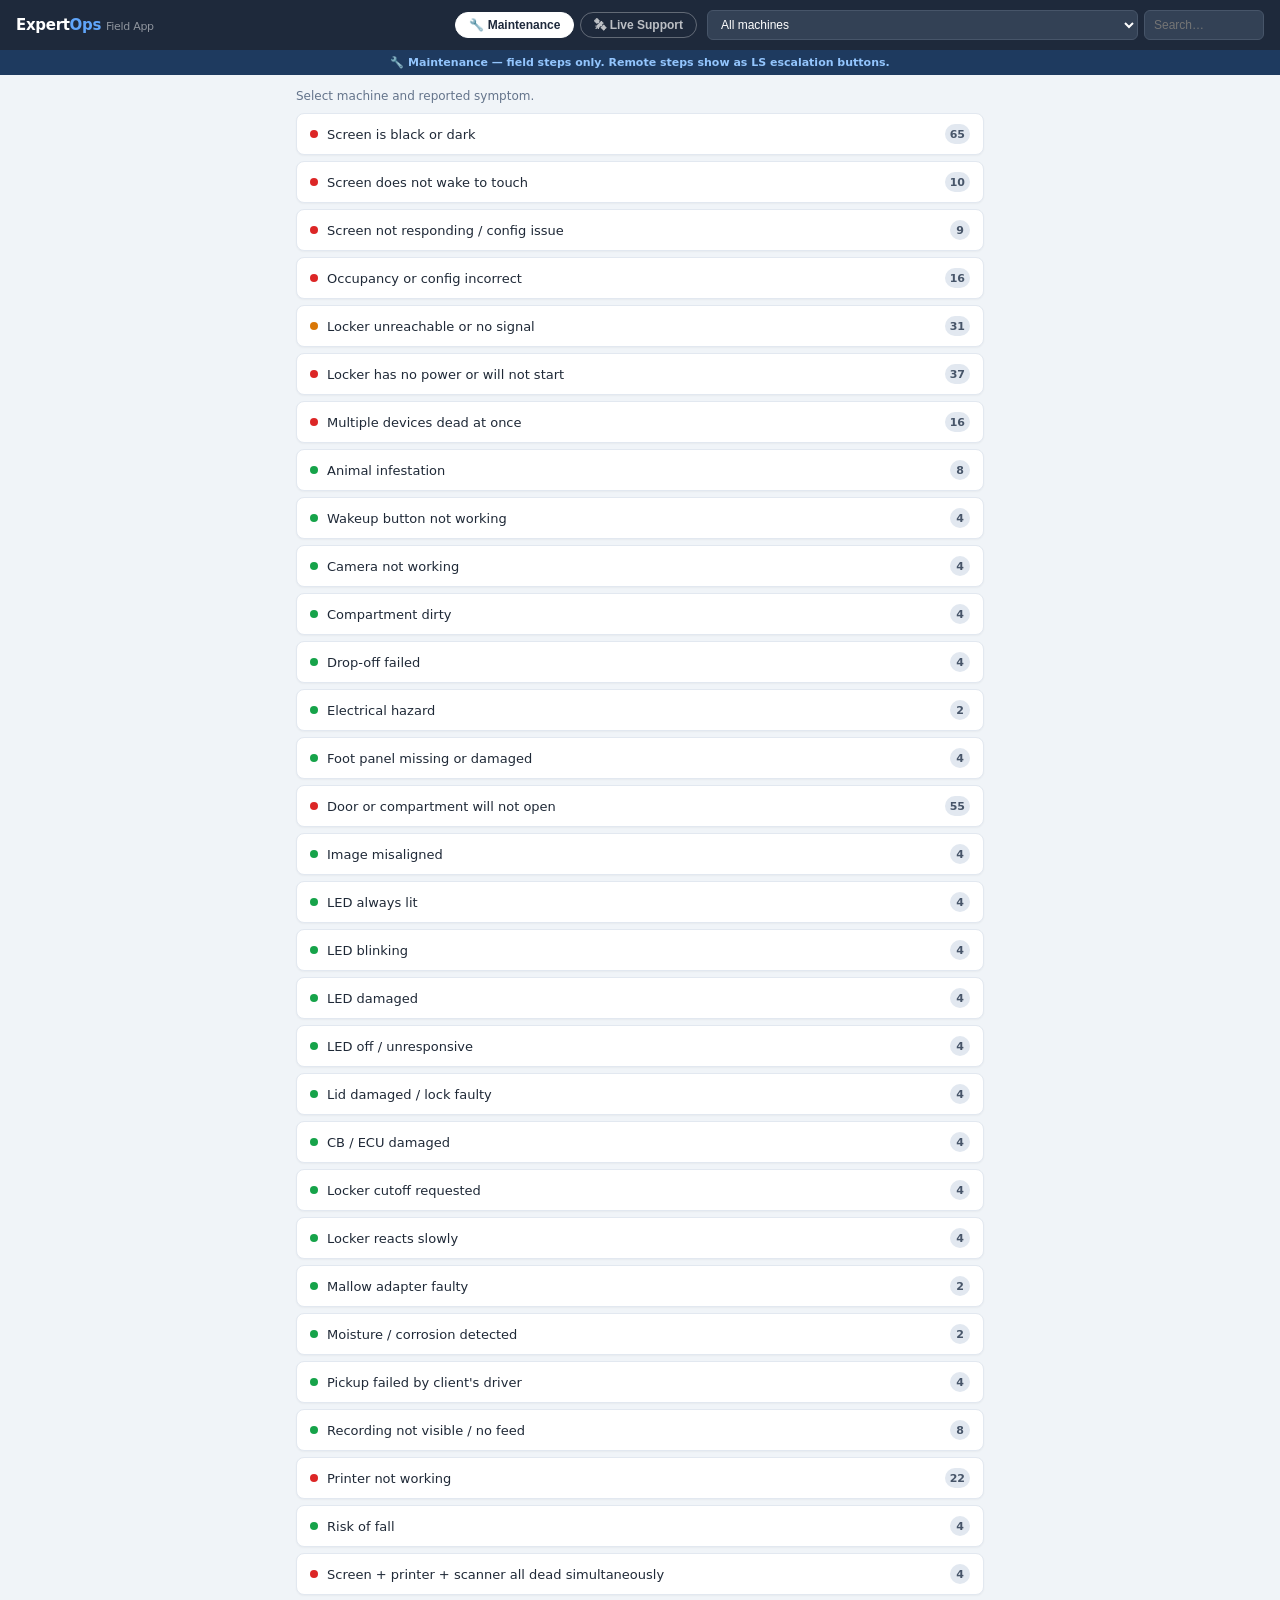
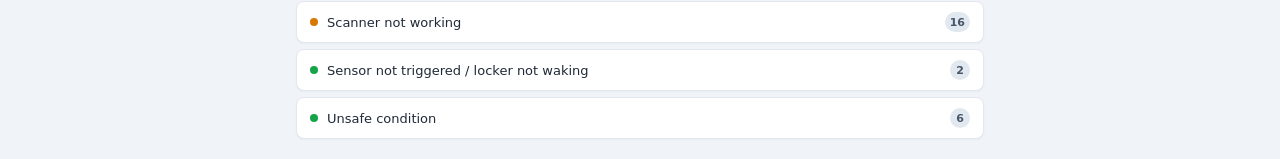
==== commit ff61e9e3: "Add files via upload" ====
--- a/field_app.html
+++ b/field_app.html
@@ -204,7 +204,7 @@
 {"Symptom ID":"NEXT-SCR-002-F1","Machine":"NEXT STD Battery","Symptom on Field":"Screen is black or dark","Sub-Issue (Observable / Physical)":"Battery low — screen black, locker not powering","Category":"Battery","Observability Level":"Remote","Actions for field":"1_ Check battery voltage on-site with multimeter.","Clear SOP and link":"https://bloqit.atlassian.net/wiki/spaces/Support/pages/260931706","Actions for support":"2_ Check battery voltage remotely via telemetry. Below 13V = dispatch for battery swap. Carry CB fuse alongside batteries.","Clear SOP and link (support)":"https://bloqit.atlassian.net/wiki/spaces/Support/pages/81952892","AI agent":"power-diagnostics","Ai context":"battery low next screen black voltage","Spare Parts Required":null,"Need to Call LP (TRUE / FALSE)":false,"Time (min)":null,"Volume (cases/yr)":16,"Solve Rate":"84%","Unsolved Rate":"12%","Diagnosis Risk":"MEDIUM","Data-backed note":"Battery: 6% of NEXT screen cases. Check voltage remotely before dispatching.","Observable Symptom":"Screen is black or dark","Clear SOP and link__1":"https://bloqit.atlassian.net/wiki/spaces/Support/pages/81952892"},
 {"Symptom ID":"NEXT-SCR-002-F2","Machine":"NEXT STD Battery","Symptom on Field":"Screen is black or dark","Sub-Issue (Observable / Physical)":"Battery low — screen black, locker not powering","Category":"Battery","Observability Level":"Remote","Actions for field":"2_ Replace batteries if below 13V.","Clear SOP and link":null,"Actions for support":"2_ Check battery voltage remotely via telemetry. Below 13V = dispatch for battery swap. Carry CB fuse alongside batteries.","Clear SOP and link (support)":"https://bloqit.atlassian.net/wiki/spaces/Support/pages/81952892","AI agent":"power-diagnostics","Ai context":"battery low next screen black voltage","Spare Parts Required":"Battery x2, CB fuse (contingency)","Need to Call LP (TRUE / FALSE)":false,"Time (min)":null,"Volume (cases/yr)":16,"Solve Rate":"84%","Unsolved Rate":"12%","Diagnosis Risk":"MEDIUM","Data-backed note":"Battery: 6% of NEXT screen cases. Check voltage remotely before dispatching.","Observable Symptom":"Screen is black or dark","Clear SOP and link__1":"https://bloqit.atlassian.net/wiki/spaces/Support/pages/81952892"},
 {"Symptom ID":"NEXT-SCR-003","Machine":"NEXT STD Battery","Symptom on Field":"Screen is black or dark","Sub-Issue (Observable / Physical)":"Top cover accessibility — pre-dispatch check","Category":"Screen","Observability Level":"Remote","Actions for field":"N/A — support confirms accessibility before dispatch.","Clear SOP and link":null,"Actions for support":"3_ Before dispatching for screen or Mallow: confirm top cover is accessible from LP deployment photos. Do NOT dispatch if top cover inaccessible — 40% of NEXT screen interventions fail for this reason.","Clear SOP and link (support)":"https://bloqit.atlassian.net/wiki/spaces/Support/pages/839811080","AI agent":"screen-hardware-agent","Ai context":"top cover accessible next screen dispatch check","Spare Parts Required":null,"Need to Call LP (TRUE / FALSE)":false,"Time (min)":null,"Volume (cases/yr)":null,"Solve Rate":null,"Unsolved Rate":"40%","Diagnosis Risk":"HIGH","Data-backed note":"40% of NEXT screen interventions unresolved because top cover inaccessible. Confirm with LP before any dispatch.","Observable Symptom":"Screen is black or dark","Clear SOP and link__1":"https://bloqit.atlassian.net/wiki/spaces/Support/pages/839811080"},
-{"Symptom ID":"NEXT-SCR-010-F1","Machine":"NEXT STD Battery","Symptom on Field":"Screen does not wake to touch","Sub-Issue (Observable / Physical)":"Motion sensor / Mallow adapter faulty","Category":"Mallow Adapter","Observability Level":"Field observable","Actions for field":"1_ Check battery health on-site (voltage).","Clear SOP and link":"https://bloqit.atlassian.net/wiki/spaces/Support/pages/329121857","Actions for support":"1_ Bootloop and battery confirmed OK remotely. Screen does not respond to touch. Write WO: Mallow kit + motion sensor. Confirm top cover accessible before dispatch.","Clear SOP and link (support)":"https://bloqit.atlassian.net/wiki/spaces/Support/pages/839811080","AI agent":"screen-hardware-agent","Ai context":"screen no wakeup motion sensor mallow next","Spare Parts Required":null,"Need to Call LP (TRUE / FALSE)":false,"Time (min)":null,"Volume (cases/yr)":27,"Solve Rate":"80%","Unsolved Rate":"20%","Diagnosis Risk":"HIGH","Data-backed note":"No wakeup: Mallow kit is primary fix (7% of NEXT screen cases). Battery check first on-site.","Observable Symptom":"Screen does not wake to touch","Clear SOP and link__1":"https://bloqit.atlassian.net/wiki/spaces/Support/pages/839811080"},
+{"Symptom ID":"NEXT-SCR-010-F1","Machine":"NEXT STD Battery","Symptom on Field":"Screen does not wake to touch","Sub-Issue (Observable / Physical)":"Motion sensor / Mallow adapter faulty","Category":"Mallow Adapter","Observability Level":"Field observable","Actions for field":"1_ Check battery health on-site (voltage).","Clear SOP and link":"https://bloqit.atlassian.net/wiki/spaces/Support/pages/329121857","Actions for support":"1_ Bootloop and battery confirmed OK remotely. Screen does not respond to touch. Write WO: Mallow kit + motion sensor. Confirm top cover accessible before dispatch.","Clear SOP and link (support)":"https://bloqit.atlassian.net/wiki/spaces/Support/pages/839811080","AI agent":"screen-hardware-agent","Ai context":"screen no wakeup motion sensor mallow next","Spare Parts Required":"Doesn't apply to spare parts change. For Q0: check power Line 35 — first 2/3 fuses in grey box (battery fuses), then fuses after CB.","Need to Call LP (TRUE / FALSE)":false,"Time (min)":null,"Volume (cases/yr)":27,"Solve Rate":"80%","Unsolved Rate":"20%","Diagnosis Risk":"HIGH","Data-backed note":"No wakeup: Mallow kit is primary fix (7% of NEXT screen cases). Battery check first on-site.","Observable Symptom":"Screen does not wake to touch","Clear SOP and link__1":"https://bloqit.atlassian.net/wiki/spaces/Support/pages/839811080"},
 {"Symptom ID":"NEXT-SCR-010-F2","Machine":"NEXT STD Battery","Symptom on Field":"Screen does not wake to touch","Sub-Issue (Observable / Physical)":"Motion sensor / Mallow adapter faulty","Category":"Mallow Adapter","Observability Level":"Field observable","Actions for field":"2_ Check motion sensor trigger.","Clear SOP and link":null,"Actions for support":"1_ Bootloop and battery confirmed OK remotely. Screen does not respond to touch. Write WO: Mallow kit + motion sensor. Confirm top cover accessible before dispatch.","Clear SOP and link (support)":"https://bloqit.atlassian.net/wiki/spaces/Support/pages/839811080","AI agent":"screen-hardware-agent","Ai context":"screen no wakeup motion sensor mallow next","Spare Parts Required":null,"Need to Call LP (TRUE / FALSE)":false,"Time (min)":null,"Volume (cases/yr)":27,"Solve Rate":"80%","Unsolved Rate":"20%","Diagnosis Risk":"HIGH","Data-backed note":"No wakeup: Mallow kit is primary fix (7% of NEXT screen cases). Battery check first on-site.","Observable Symptom":"Screen does not wake to touch","Clear SOP and link__1":"https://bloqit.atlassian.net/wiki/spaces/Support/pages/839811080"},
 {"Symptom ID":"NEXT-SCR-010-F3","Machine":"NEXT STD Battery","Symptom on Field":"Screen does not wake to touch","Sub-Issue (Observable / Physical)":"Motion sensor / Mallow adapter faulty","Category":"Mallow Adapter","Observability Level":"Field observable","Actions for field":"3_ Replace Mallow adapter if sensor/touch connector faulty.","Clear SOP and link":null,"Actions for support":"1_ Bootloop and battery confirmed OK remotely. Screen does not respond to touch. Write WO: Mallow kit + motion sensor. Confirm top cover accessible before dispatch.","Clear SOP and link (support)":"https://bloqit.atlassian.net/wiki/spaces/Support/pages/839811080","AI agent":"screen-hardware-agent","Ai context":"screen no wakeup motion sensor mallow next","Spare Parts Required":"Mallow adapter kit, motion sensor","Need to Call LP (TRUE / FALSE)":false,"Time (min)":null,"Volume (cases/yr)":27,"Solve Rate":"80%","Unsolved Rate":"20%","Diagnosis Risk":"HIGH","Data-backed note":"No wakeup: Mallow kit is primary fix (7% of NEXT screen cases). Battery check first on-site.","Observable Symptom":"Screen does not wake to touch","Clear SOP and link__1":"https://bloqit.atlassian.net/wiki/spaces/Support/pages/839811080"},
 {"Symptom ID":"NEXT-SCR-011","Machine":"NEXT STD Battery","Symptom on Field":"Screen does not wake to touch","Sub-Issue (Observable / Physical)":"FFC flat band cable behind screen","Category":"Screen","Observability Level":"Field observable","Actions for field":"4_ Check and reseat FFC flat band cable behind screen. Power OFF first. Inspect for tears or loose connectors. Reseat firmly at both ends.","Clear SOP and link":"https://bloqit.atlassian.net/wiki/spaces/Support/pages/523075621","Actions for support":"2_ If Mallow confirmed OK: FFC cable check needed on-site. Write WO: include FFC cable as contingency.","Clear SOP and link (support)":"https://bloqit.atlassian.net/wiki/spaces/Support/pages/839811080","AI agent":"screen-hardware-agent","Ai context":"ffc flat band cable screen next wakeup","Spare Parts Required":"FFC flat band cable (contingency)","Need to Call LP (TRUE / FALSE)":false,"Time (min)":null,"Volume (cases/yr)":null,"Solve Rate":null,"Unsolved Rate":null,"Diagnosis Risk":"HIGH","Data-backed note":"FFC cable found as cause in NEXT screen cases (\"flex cable broken\", \"FFC cable replaced\"). Check before screen replacement.","Observable Symptom":"Screen does not wake to touch","Clear SOP and link__1":"https://bloqit.atlassian.net/wiki/spaces/Support/pages/839811080"},
@@ -233,18 +233,18 @@
 {"Symptom ID":"SW-GATE-S3","Machine":"NEXT STD Battery","Symptom on Field":"⚠ MANDATORY PRE-CHECK before any hardware step","Sub-Issue (Observable / Physical)":"SW / FW / FE / BO Config / Layout config check","Category":"Config","Observability Level":"Remote","Actions for field":null,"Clear SOP and link":null,"Actions for support":"3_ Confirm BO config + layout config applied.","Clear SOP and link (support)":"https://bloqit.atlassian.net/wiki/x/eIFZHg","AI agent":"control-electronics-agent","Ai context":"sw fw config pre-check gate next locker","Spare Parts Required":null,"Need to Call LP (TRUE / FALSE)":false,"Time (min)":null,"Volume (cases/yr)":133,"Solve Rate":"81.20%","Unsolved Rate":"18.80%","Diagnosis Risk":"HIGH","Data-backed note":"Config/FW mismatch resolves 22.6% of NEXT cases remotely. ALWAYS check before hardware dispatch.","Observable Symptom":"SW / FW / Config pre-check (mandatory)","Clear SOP and link__1":"https://bloqit.atlassian.net/wiki/x/eIFZHg"},
 {"Symptom ID":"SW-GATE-S4","Machine":"NEXT STD Battery","Symptom on Field":"⚠ MANDATORY PRE-CHECK before any hardware step","Sub-Issue (Observable / Physical)":"SW / FW / FE / BO Config / Layout config check","Category":"Config","Observability Level":"Remote","Actions for field":null,"Clear SOP and link":null,"Actions for support":"4_ Confirm door mapping. If any mismatch: fix remotely before dispatching.","Clear SOP and link (support)":"https://bloqit.atlassian.net/wiki/x/eIFZHg","AI agent":"control-electronics-agent","Ai context":"sw fw config pre-check gate next locker","Spare Parts Required":null,"Need to Call LP (TRUE / FALSE)":false,"Time (min)":null,"Volume (cases/yr)":133,"Solve Rate":"81.20%","Unsolved Rate":"18.80%","Diagnosis Risk":"HIGH","Data-backed note":"Config/FW mismatch resolves 22.6% of NEXT cases remotely. ALWAYS check before hardware dispatch.","Observable Symptom":"SW / FW / Config pre-check (mandatory)","Clear SOP and link__1":"https://bloqit.atlassian.net/wiki/x/eIFZHg"},
 {"Symptom ID":"NEXT-BAT-001","Machine":"NEXT STD Battery","Symptom on Field":"Locker not powering / battery alert","Sub-Issue (Observable / Physical)":"Battery voltage low — measure first","Category":"Battery","Observability Level":"Remote","Actions for field":"N/A — LS checks voltage remotely","Clear SOP and link":null,"Actions for support":"1_ Check battery voltage remotely. Below 13V = replace. Also check if Kerong alert accompanying — battery alert often masks Kerong fault.","Clear SOP and link (support)":"https://bloqit.atlassian.net/wiki/spaces/Support/pages/81952892","AI agent":"power-diagnostics","Ai context":"battery voltage low next locker","Spare Parts Required":null,"Need to Call LP (TRUE / FALSE)":false,"Time (min)":null,"Volume (cases/yr)":1297,"Solve Rate":"84.40%","Unsolved Rate":"12%","Diagnosis Risk":"HIGH","Data-backed note":"12% of battery swaps fail because CB fuse was the actual cause. Always carry CB fuse alongside batteries.","Observable Symptom":"Locker has no power or will not start","Clear SOP and link__1":"https://bloqit.atlassian.net/wiki/spaces/Support/pages/81952892"},
-{"Symptom ID":"NEXT-BAT-002-F1","Machine":"NEXT STD Battery","Symptom on Field":"Battery swap done — locker still not powering","Sub-Issue (Observable / Physical)":"CB fuse failure on carrier board","Category":"ECU/CB/MB","Observability Level":"Field observable","Actions for field":"1_ Check CB fuse on carrier board (F8 priority).","Clear SOP and link":"https://bloqit.atlassian.net/wiki/spaces/Support/pages/873955329","Actions for support":"2_ Battery swapped, still not powering. CB fuse check mandatory before any ECU order. Write WO: CB fuses. CB fuse = 5EUR vs ECU = 800EUR.","Clear SOP and link (support)":"https://bloqit.atlassian.net/wiki/spaces/Support/pages/757072113","AI agent":"power-diagnostics","Ai context":"cb fuse failure next battery swap failed","Spare Parts Required":null,"Need to Call LP (TRUE / FALSE)":false,"Time (min)":null,"Volume (cases/yr)":null,"Solve Rate":null,"Unsolved Rate":null,"Diagnosis Risk":"HIGH","Data-backed note":"CB fuse absent from all SOPs until recently. 200+ cases/yr of ECU ordered instead of 5EUR fuse.","Observable Symptom":"Locker has no power or will not start","Clear SOP and link__1":"https://bloqit.atlassian.net/wiki/spaces/Support/pages/757072113"},
+{"Symptom ID":"NEXT-BAT-002-F1","Machine":"NEXT STD Battery","Symptom on Field":"Battery swap done — locker still not powering","Sub-Issue (Observable / Physical)":"CB fuse failure on carrier board","Category":"ECU/CB/MB","Observability Level":"Field observable","Actions for field":"1_ Check CB fuse on carrier board (F8 priority). Also verify ON/OFF switch on the CB.","Clear SOP and link":"https://bloqit.atlassian.net/wiki/spaces/Support/pages/873955329","Actions for support":"2_ Battery swapped, still not powering. CB fuse check mandatory before any ECU order. Write WO: CB fuses. CB fuse = 5EUR vs ECU = 800EUR.","Clear SOP and link (support)":"https://bloqit.atlassian.net/wiki/spaces/Support/pages/757072113","AI agent":"power-diagnostics","Ai context":"cb fuse failure next battery swap failed","Spare Parts Required":null,"Need to Call LP (TRUE / FALSE)":false,"Time (min)":null,"Volume (cases/yr)":null,"Solve Rate":null,"Unsolved Rate":null,"Diagnosis Risk":"HIGH","Data-backed note":"CB fuse absent from all SOPs until recently. 200+ cases/yr of ECU ordered instead of 5EUR fuse.","Observable Symptom":"Locker has no power or will not start","Clear SOP and link__1":"https://bloqit.atlassian.net/wiki/spaces/Support/pages/757072113"},
 {"Symptom ID":"NEXT-BAT-002-F2","Machine":"NEXT STD Battery","Symptom on Field":"Battery swap done — locker still not powering","Sub-Issue (Observable / Physical)":"CB fuse failure on carrier board","Category":"ECU/CB/MB","Observability Level":"Field observable","Actions for field":"2_ Test with multimeter for continuity.","Clear SOP and link":null,"Actions for support":"2_ Battery swapped, still not powering. CB fuse check mandatory before any ECU order. Write WO: CB fuses. CB fuse = 5EUR vs ECU = 800EUR.","Clear SOP and link (support)":"https://bloqit.atlassian.net/wiki/spaces/Support/pages/757072113","AI agent":"power-diagnostics","Ai context":"cb fuse failure next battery swap failed","Spare Parts Required":null,"Need to Call LP (TRUE / FALSE)":false,"Time (min)":null,"Volume (cases/yr)":null,"Solve Rate":null,"Unsolved Rate":null,"Diagnosis Risk":"HIGH","Data-backed note":"CB fuse absent from all SOPs until recently. 200+ cases/yr of ECU ordered instead of 5EUR fuse.","Observable Symptom":"Locker has no power or will not start","Clear SOP and link__1":"https://bloqit.atlassian.net/wiki/spaces/Support/pages/757072113"},
 {"Symptom ID":"NEXT-BAT-002-F3","Machine":"NEXT STD Battery","Symptom on Field":"Battery swap done — locker still not powering","Sub-Issue (Observable / Physical)":"CB fuse failure on carrier board","Category":"ECU/CB/MB","Observability Level":"Field observable","Actions for field":"3_ Replace blown fuse (correct rating: 10A pos 1,3,6,7 /","Clear SOP and link":null,"Actions for support":"2_ Battery swapped, still not powering. CB fuse check mandatory before any ECU order. Write WO: CB fuses. CB fuse = 5EUR vs ECU = 800EUR.","Clear SOP and link (support)":"https://bloqit.atlassian.net/wiki/spaces/Support/pages/757072113","AI agent":"power-diagnostics","Ai context":"cb fuse failure next battery swap failed","Spare Parts Required":null,"Need to Call LP (TRUE / FALSE)":false,"Time (min)":null,"Volume (cases/yr)":null,"Solve Rate":null,"Unsolved Rate":null,"Diagnosis Risk":"HIGH","Data-backed note":"CB fuse absent from all SOPs until recently. 200+ cases/yr of ECU ordered instead of 5EUR fuse.","Observable Symptom":"Locker has no power or will not start","Clear SOP and link__1":"https://bloqit.atlassian.net/wiki/spaces/Support/pages/757072113"},
 {"Symptom ID":"NEXT-BAT-002-F4","Machine":"NEXT STD Battery","Symptom on Field":"Battery swap done — locker still not powering","Sub-Issue (Observable / Physical)":"CB fuse failure on carrier board","Category":"ECU/CB/MB","Observability Level":"Field observable","Actions for field":"2.5A pos 2,4,5,8).","Clear SOP and link":null,"Actions for support":"2_ Battery swapped, still not powering. CB fuse check mandatory before any ECU order. Write WO: CB fuses. CB fuse = 5EUR vs ECU = 800EUR.","Clear SOP and link (support)":"https://bloqit.atlassian.net/wiki/spaces/Support/pages/757072113","AI agent":"power-diagnostics","Ai context":"cb fuse failure next battery swap failed","Spare Parts Required":"CB fuses (10A, 2.5A), multimeter","Need to Call LP (TRUE / FALSE)":false,"Time (min)":null,"Volume (cases/yr)":null,"Solve Rate":null,"Unsolved Rate":null,"Diagnosis Risk":"HIGH","Data-backed note":"CB fuse absent from all SOPs until recently. 200+ cases/yr of ECU ordered instead of 5EUR fuse.","Observable Symptom":"Locker has no power or will not start","Clear SOP and link__1":"https://bloqit.atlassian.net/wiki/spaces/Support/pages/757072113"},
 {"Symptom ID":"NEXT-BAT-003-F1","Machine":"NEXT STD Battery","Symptom on Field":"CB fuse confirmed OK — carrier board or ECU fault","Sub-Issue (Observable / Physical)":"Carrier board or ECU failure","Category":"ECU/CB/MB","Observability Level":"Field observable","Actions for field":"1_ Replace carrier board.","Clear SOP and link":"https://bloqit.atlassian.net/wiki/x/WICCL","Actions for support":"3_ Fuse OK, voltage OK, batteries OK. Write WO: carrier board kit. LS must apply config post-replacement.","Clear SOP and link (support)":"https://bloqit.atlassian.net/wiki/spaces/Support/pages/674725889","AI agent":"control-electronics-agent","Ai context":"carrier board ecu failure next battery","Spare Parts Required":null,"Need to Call LP (TRUE / FALSE)":false,"Time (min)":null,"Volume (cases/yr)":null,"Solve Rate":"54%","Unsolved Rate":"43%","Diagnosis Risk":"HIGH","Data-backed note":"Carrier board: 58 NEXT replacements vs 2 V4 (AT data). LS must apply layout config after replacement.","Observable Symptom":"Locker has no power or will not start","Clear SOP and link__1":"https://bloqit.atlassian.net/wiki/spaces/Support/pages/674725889"},
 {"Symptom ID":"NEXT-BAT-003-F2","Machine":"NEXT STD Battery","Symptom on Field":"CB fuse confirmed OK — carrier board or ECU fault","Sub-Issue (Observable / Physical)":"Carrier board or ECU failure","Category":"ECU/CB/MB","Observability Level":"Field observable","Actions for field":"2_ If carrier board replaced and still failing: replace ECU.","Clear SOP and link":null,"Actions for support":"3_ Fuse OK, voltage OK, batteries OK. Write WO: carrier board kit. LS must apply config post-replacement.","Clear SOP and link (support)":"https://bloqit.atlassian.net/wiki/spaces/Support/pages/674725889","AI agent":"control-electronics-agent","Ai context":"carrier board ecu failure next battery","Spare Parts Required":null,"Need to Call LP (TRUE / FALSE)":false,"Time (min)":null,"Volume (cases/yr)":null,"Solve Rate":"54%","Unsolved Rate":"43%","Diagnosis Risk":"HIGH","Data-backed note":"Carrier board: 58 NEXT replacements vs 2 V4 (AT data). LS must apply layout config after replacement.","Observable Symptom":"Locker has no power or will not start","Clear SOP and link__1":"https://bloqit.atlassian.net/wiki/spaces/Support/pages/674725889"},
-{"Symptom ID":"NEXT-BAT-003-F3","Machine":"NEXT STD Battery","Symptom on Field":"CB fuse confirmed OK — carrier board or ECU fault","Sub-Issue (Observable / Physical)":"Carrier board or ECU failure","Category":"ECU/CB/MB","Observability Level":"Field observable","Actions for field":"3_ Apply door layout config via LS after any ECU/carrier replacement.","Clear SOP and link":null,"Actions for support":"3_ Fuse OK, voltage OK, batteries OK. Write WO: carrier board kit. LS must apply config post-replacement.","Clear SOP and link (support)":"https://bloqit.atlassian.net/wiki/spaces/Support/pages/674725889","AI agent":"control-electronics-agent","Ai context":"carrier board ecu failure next battery","Spare Parts Required":"Carrier board, ECU kit","Need to Call LP (TRUE / FALSE)":false,"Time (min)":null,"Volume (cases/yr)":null,"Solve Rate":"54%","Unsolved Rate":"43%","Diagnosis Risk":"HIGH","Data-backed note":"Carrier board: 58 NEXT replacements vs 2 V4 (AT data). LS must apply layout config after replacement.","Observable Symptom":"Locker has no power or will not start","Clear SOP and link__1":"https://bloqit.atlassian.net/wiki/spaces/Support/pages/674725889"},
+{"Symptom ID":"NEXT-BAT-003-F3","Machine":"NEXT STD Battery","Symptom on Field":"CB fuse confirmed OK — carrier board or ECU fault","Sub-Issue (Observable / Physical)":"Carrier board or ECU failure","Category":"ECU/CB/MB","Observability Level":"Field observable","Actions for field":"3_ Apply config on the BO via LS after any ECU/carrier replacement.","Clear SOP and link":null,"Actions for support":"3_ Fuse OK, voltage OK, batteries OK. Write WO: carrier board kit. LS must apply config post-replacement.","Clear SOP and link (support)":"https://bloqit.atlassian.net/wiki/spaces/Support/pages/674725889","AI agent":"control-electronics-agent","Ai context":"carrier board ecu failure next battery","Spare Parts Required":"Carrier board, ECU kit","Need to Call LP (TRUE / FALSE)":false,"Time (min)":null,"Volume (cases/yr)":null,"Solve Rate":"54%","Unsolved Rate":"43%","Diagnosis Risk":"HIGH","Data-backed note":"Carrier board: 58 NEXT replacements vs 2 V4 (AT data). LS must apply layout config after replacement.","Observable Symptom":"Locker has no power or will not start","Clear SOP and link__1":"https://bloqit.atlassian.net/wiki/spaces/Support/pages/674725889"},
 {"Symptom ID":"PHYS-ECU-002-F1","Machine":"NEXT STD Battery","Symptom on Field":"ECU needs replacement (NEXT)","Sub-Issue (Observable / Physical)":"NEXT ECU / carrier board replacement","Category":"ECU/CB/MB","Observability Level":"Field observable","Actions for field":"1_ Check CB fuse first.","Clear SOP and link":"https://bloqit.atlassian.net/wiki/spaces/Support/pages/674725889","Actions for support":"Only dispatch after CB fuse confirmed OK. Write WO: carrier board kit. LS must apply config post-replacement.","Clear SOP and link (support)":"https://bloqit.atlassian.net/wiki/spaces/Support/pages/746750040","AI agent":"control-electronics-agent","Ai context":"ecu carrier board replacement next","Spare Parts Required":null,"Need to Call LP (TRUE / FALSE)":false,"Time (min)":90,"Volume (cases/yr)":null,"Solve Rate":"54.10%","Unsolved Rate":"43.20%","Diagnosis Risk":"HIGH","Data-backed note":"CB fuse check is mandatory before dispatching for carrier board. 43% unsolved = fuse was the actual cause.","Observable Symptom":"Locker has no power or will not start","Clear SOP and link__1":"https://bloqit.atlassian.net/wiki/spaces/Support/pages/746750040"},
 {"Symptom ID":"PHYS-ECU-002-F2","Machine":"NEXT STD Battery","Symptom on Field":"ECU needs replacement (NEXT)","Sub-Issue (Observable / Physical)":"NEXT ECU / carrier board replacement","Category":"ECU/CB/MB","Observability Level":"Field observable","Actions for field":"2_ If fuse OK: replace carrier board.","Clear SOP and link":null,"Actions for support":"Only dispatch after CB fuse confirmed OK. Write WO: carrier board kit. LS must apply config post-replacement.","Clear SOP and link (support)":"https://bloqit.atlassian.net/wiki/spaces/Support/pages/746750040","AI agent":"control-electronics-agent","Ai context":"ecu carrier board replacement next","Spare Parts Required":null,"Need to Call LP (TRUE / FALSE)":false,"Time (min)":90,"Volume (cases/yr)":null,"Solve Rate":"54.10%","Unsolved Rate":"43.20%","Diagnosis Risk":"HIGH","Data-backed note":"CB fuse check is mandatory before dispatching for carrier board. 43% unsolved = fuse was the actual cause.","Observable Symptom":"Locker has no power or will not start","Clear SOP and link__1":"https://bloqit.atlassian.net/wiki/spaces/Support/pages/746750040"},
 {"Symptom ID":"PHYS-ECU-002-F3","Machine":"NEXT STD Battery","Symptom on Field":"ECU needs replacement (NEXT)","Sub-Issue (Observable / Physical)":"NEXT ECU / carrier board replacement","Category":"ECU/CB/MB","Observability Level":"Field observable","Actions for field":"3_ Flash FW after replacement.","Clear SOP and link":null,"Actions for support":"Only dispatch after CB fuse confirmed OK. Write WO: carrier board kit. LS must apply config post-replacement.","Clear SOP and link (support)":"https://bloqit.atlassian.net/wiki/spaces/Support/pages/746750040","AI agent":"control-electronics-agent","Ai context":"ecu carrier board replacement next","Spare Parts Required":null,"Need to Call LP (TRUE / FALSE)":false,"Time (min)":90,"Volume (cases/yr)":null,"Solve Rate":"54.10%","Unsolved Rate":"43.20%","Diagnosis Risk":"HIGH","Data-backed note":"CB fuse check is mandatory before dispatching for carrier board. 43% unsolved = fuse was the actual cause.","Observable Symptom":"Locker has no power or will not start","Clear SOP and link__1":"https://bloqit.atlassian.net/wiki/spaces/Support/pages/746750040"},
 {"Symptom ID":"PHYS-ECU-002-F4","Machine":"NEXT STD Battery","Symptom on Field":"ECU needs replacement (NEXT)","Sub-Issue (Observable / Physical)":"NEXT ECU / carrier board replacement","Category":"ECU/CB/MB","Observability Level":"Field observable","Actions for field":"4_ Apply door layout config via LS.","Clear SOP and link":null,"Actions for support":"Only dispatch after CB fuse confirmed OK. Write WO: carrier board kit. LS must apply config post-replacement.","Clear SOP and link (support)":"https://bloqit.atlassian.net/wiki/spaces/Support/pages/746750040","AI agent":"control-electronics-agent","Ai context":"ecu carrier board replacement next","Spare Parts Required":"Carrier board (ECU), FW USB flash","Need to Call LP (TRUE / FALSE)":false,"Time (min)":90,"Volume (cases/yr)":null,"Solve Rate":"54.10%","Unsolved Rate":"43.20%","Diagnosis Risk":"HIGH","Data-backed note":"CB fuse check is mandatory before dispatching for carrier board. 43% unsolved = fuse was the actual cause.","Observable Symptom":"Locker has no power or will not start","Clear SOP and link__1":"https://bloqit.atlassian.net/wiki/spaces/Support/pages/746750040"},
-{"Symptom ID":"PHYS-SCA-001-F1","Machine":"NEXT STD Battery","Symptom on Field":"Scanner needs replacement","Sub-Issue (Observable / Physical)":"QR scanner physical replacement","Category":"Scanner","Observability Level":"Field observable","Actions for field":"1_ Check USB cable first.","Clear SOP and link":"https://bloqit.atlassian.net/wiki/spaces/Support/pages/103514113","Actions for support":"Check USB detection remotely via lsusb. If not detected: scanner or cable fault. Carry scanner + USB cable.","Clear SOP and link (support)":"https://bloqit.atlassian.net/wiki/spaces/Support/pages/740917249","AI agent":"peripherals-agent","Ai context":"scanner replacement physical","Spare Parts Required":null,"Need to Call LP (TRUE / FALSE)":false,"Time (min)":20,"Volume (cases/yr)":279,"Solve Rate":"70.80%","Unsolved Rate":"29.20%","Diagnosis Risk":"MEDIUM","Data-backed note":"Try USB cable before scanner unit. Reboot first always.","Observable Symptom":"Multiple devices dead at once","Clear SOP and link__1":"https://bloqit.atlassian.net/wiki/spaces/Support/pages/740917249"},
+{"Symptom ID":"PHYS-SCA-001-F1","Machine":"NEXT STD Battery","Symptom on Field":"Scanner needs replacement","Sub-Issue (Observable / Physical)":"QR scanner physical replacement","Category":"Scanner","Observability Level":"Field observable","Actions for field":"0_ Check FW before any hardware changes. 1_ Check USB cable first.","Clear SOP and link":"https://bloqit.atlassian.net/wiki/spaces/Support/pages/103514113","Actions for support":"Check USB detection remotely via lsusb. If not detected: scanner or cable fault. Carry scanner + USB cable.","Clear SOP and link (support)":"https://bloqit.atlassian.net/wiki/spaces/Support/pages/740917249","AI agent":"peripherals-agent","Ai context":"scanner replacement physical","Spare Parts Required":null,"Need to Call LP (TRUE / FALSE)":false,"Time (min)":20,"Volume (cases/yr)":279,"Solve Rate":"70.80%","Unsolved Rate":"29.20%","Diagnosis Risk":"MEDIUM","Data-backed note":"Try USB cable before scanner unit. Reboot first always.","Observable Symptom":"Multiple devices dead at once","Clear SOP and link__1":"https://bloqit.atlassian.net/wiki/spaces/Support/pages/740917249"},
 {"Symptom ID":"PHYS-SCA-001-F2","Machine":"NEXT STD Battery","Symptom on Field":"Scanner needs replacement","Sub-Issue (Observable / Physical)":"QR scanner physical replacement","Category":"Scanner","Observability Level":"Field observable","Actions for field":"2_ If cable OK: replace scanner.","Clear SOP and link":null,"Actions for support":"Check USB detection remotely via lsusb. If not detected: scanner or cable fault. Carry scanner + USB cable.","Clear SOP and link (support)":"https://bloqit.atlassian.net/wiki/spaces/Support/pages/740917249","AI agent":"peripherals-agent","Ai context":"scanner replacement physical","Spare Parts Required":null,"Need to Call LP (TRUE / FALSE)":false,"Time (min)":20,"Volume (cases/yr)":279,"Solve Rate":"70.80%","Unsolved Rate":"29.20%","Diagnosis Risk":"MEDIUM","Data-backed note":"Try USB cable before scanner unit. Reboot first always.","Observable Symptom":"Multiple devices dead at once","Clear SOP and link__1":"https://bloqit.atlassian.net/wiki/spaces/Support/pages/740917249"},
 {"Symptom ID":"PHYS-SCA-001-F3","Machine":"NEXT STD Battery","Symptom on Field":"Scanner needs replacement","Sub-Issue (Observable / Physical)":"QR scanner physical replacement","Category":"Scanner","Observability Level":"Field observable","Actions for field":"3_ Reboot after replacement.","Clear SOP and link":null,"Actions for support":"Check USB detection remotely via lsusb. If not detected: scanner or cable fault. Carry scanner + USB cable.","Clear SOP and link (support)":"https://bloqit.atlassian.net/wiki/spaces/Support/pages/740917249","AI agent":"peripherals-agent","Ai context":"scanner replacement physical","Spare Parts Required":null,"Need to Call LP (TRUE / FALSE)":false,"Time (min)":20,"Volume (cases/yr)":279,"Solve Rate":"70.80%","Unsolved Rate":"29.20%","Diagnosis Risk":"MEDIUM","Data-backed note":"Try USB cable before scanner unit. Reboot first always.","Observable Symptom":"Multiple devices dead at once","Clear SOP and link__1":"https://bloqit.atlassian.net/wiki/spaces/Support/pages/740917249"},
 {"Symptom ID":"PHYS-SCA-001-F4","Machine":"NEXT STD Battery","Symptom on Field":"Scanner needs replacement","Sub-Issue (Observable / Physical)":"QR scanner physical replacement","Category":"Scanner","Observability Level":"Field observable","Actions for field":"4_ Test scan.","Clear SOP and link":null,"Actions for support":"Check USB detection remotely via lsusb. If not detected: scanner or cable fault. Carry scanner + USB cable.","Clear SOP and link (support)":"https://bloqit.atlassian.net/wiki/spaces/Support/pages/740917249","AI agent":"peripherals-agent","Ai context":"scanner replacement physical","Spare Parts Required":"QR scanner, USB cable","Need to Call LP (TRUE / FALSE)":false,"Time (min)":20,"Volume (cases/yr)":279,"Solve Rate":"70.80%","Unsolved Rate":"29.20%","Diagnosis Risk":"MEDIUM","Data-backed note":"Try USB cable before scanner unit. Reboot first always.","Observable Symptom":"Multiple devices dead at once","Clear SOP and link__1":"https://bloqit.atlassian.net/wiki/spaces/Support/pages/740917249"},
@@ -254,38 +254,38 @@
 {"Symptom ID":"PHYS-BA-001-F2","Machine":"NEXT STD Battery","Symptom on Field":"Battery needs replacement (physical swap)","Sub-Issue (Observable / Physical)":"NEXT battery physical installation","Category":"Battery","Observability Level":"Field observable","Actions for field":"2_ Swap BOTH batteries simultaneously.","Clear SOP and link":null,"Actions for support":"Confirm voltage below 13V remotely before dispatching. Write WO: NEXT Battery x2 + multimeter. Include CB fuse as contingency.","Clear SOP and link (support)":"https://bloqit.atlassian.net/wiki/spaces/Support/pages/81952892","AI agent":"power-diagnostics","Ai context":"battery swap next physical","Spare Parts Required":null,"Need to Call LP (TRUE / FALSE)":false,"Time (min)":30,"Volume (cases/yr)":1297,"Solve Rate":"84.40%","Unsolved Rate":"12%","Diagnosis Risk":"MEDIUM","Data-backed note":"Always carry CB fuse alongside batteries. 12% of swaps fail because CB fuse was the actual cause.","Observable Symptom":"Locker has no power or will not start","Clear SOP and link__1":"https://bloqit.atlassian.net/wiki/spaces/Support/pages/81952892"},
 {"Symptom ID":"PHYS-BA-001-F3","Machine":"NEXT STD Battery","Symptom on Field":"Battery needs replacement (physical swap)","Sub-Issue (Observable / Physical)":"NEXT battery physical installation","Category":"Battery","Observability Level":"Field observable","Actions for field":"3_ Confirm voltage post-swap.","Clear SOP and link":null,"Actions for support":"Confirm voltage below 13V remotely before dispatching. Write WO: NEXT Battery x2 + multimeter. Include CB fuse as contingency.","Clear SOP and link (support)":"https://bloqit.atlassian.net/wiki/spaces/Support/pages/81952892","AI agent":"power-diagnostics","Ai context":"battery swap next physical","Spare Parts Required":null,"Need to Call LP (TRUE / FALSE)":false,"Time (min)":30,"Volume (cases/yr)":1297,"Solve Rate":"84.40%","Unsolved Rate":"12%","Diagnosis Risk":"MEDIUM","Data-backed note":"Always carry CB fuse alongside batteries. 12% of swaps fail because CB fuse was the actual cause.","Observable Symptom":"Locker has no power or will not start","Clear SOP and link__1":"https://bloqit.atlassian.net/wiki/spaces/Support/pages/81952892"},
 {"Symptom ID":"PHYS-BA-001-F4","Machine":"NEXT STD Battery","Symptom on Field":"Battery needs replacement (physical swap)","Sub-Issue (Observable / Physical)":"NEXT battery physical installation","Category":"Battery","Observability Level":"Field observable","Actions for field":"4_ Check CB fuse if locker still not powering after swap.","Clear SOP and link":null,"Actions for support":"Confirm voltage below 13V remotely before dispatching. Write WO: NEXT Battery x2 + multimeter. Include CB fuse as contingency.","Clear SOP and link (support)":"https://bloqit.atlassian.net/wiki/spaces/Support/pages/81952892","AI agent":"power-diagnostics","Ai context":"battery swap next physical","Spare Parts Required":"NEXT STD Battery x2, multimeter, CB fuse (contingency)","Need to Call LP (TRUE / FALSE)":false,"Time (min)":30,"Volume (cases/yr)":1297,"Solve Rate":"84.40%","Unsolved Rate":"12%","Diagnosis Risk":"MEDIUM","Data-backed note":"Always carry CB fuse alongside batteries. 12% of swaps fail because CB fuse was the actual cause.","Observable Symptom":"Locker has no power or will not start","Clear SOP and link__1":"https://bloqit.atlassian.net/wiki/spaces/Support/pages/81952892"},
-{"Symptom ID":"S-001","Machine":"NEXT STD Battery","Symptom on Field":"Animal infestation","Sub-Issue (Observable / Physical)":"Signs of animals","Category":"Locker","Observability Level":"Field observable","Actions for field":"1_ Remove batteries","Clear SOP and link":"https://bloqit.atlassian.net/wiki/spaces/Support/pages/260931706/NEXT+Battery+Installation+Guide","Actions for support":"Assess locker state for animal infestation","Clear SOP and link (support)":null,"AI agent":"locker-troubleshooting","Ai context":"animal infestation locker wiring damage","Spare Parts Required":"Batteries","Need to Call LP (TRUE / FALSE)":false,"Time (min)":null,"Volume (cases/yr)":null,"Solve Rate":null,"Unsolved Rate":null,"Diagnosis Risk":null,"Data-backed note":null,"Observable Symptom":null,"Clear SOP and link__1":null},
-{"Symptom ID":"S-001","Machine":"NEXT STD Battery","Symptom on Field":"Animal infestation","Sub-Issue (Observable / Physical)":"Signs of animals","Category":"Locker","Observability Level":"Field observable","Actions for field":"2_Secure wiring","Clear SOP and link":null,"Actions for support":"Assess locker state for animal infestation","Clear SOP and link (support)":null,"AI agent":"locker-troubleshooting","Ai context":"animal infestation locker wiring damage","Spare Parts Required":"Wiring","Need to Call LP (TRUE / FALSE)":false,"Time (min)":null,"Volume (cases/yr)":null,"Solve Rate":null,"Unsolved Rate":null,"Diagnosis Risk":null,"Data-backed note":null,"Observable Symptom":null,"Clear SOP and link__1":null},
-{"Symptom ID":"S-001","Machine":"NEXT STD Grid","Symptom on Field":"Animal infestation","Sub-Issue (Observable / Physical)":"Signs of animals","Category":"Locker","Observability Level":"Field observable","Actions for field":"1_ Remove batteries","Clear SOP and link":"https://bloqit.atlassian.net/wiki/spaces/Support/pages/260931706/NEXT+Battery+Installation+Guide","Actions for support":"Assess locker state for animal infestation","Clear SOP and link (support)":null,"AI agent":"locker-troubleshooting","Ai context":"animal infestation locker wiring damage","Spare Parts Required":"Batteries","Need to Call LP (TRUE / FALSE)":false,"Time (min)":null,"Volume (cases/yr)":null,"Solve Rate":null,"Unsolved Rate":null,"Diagnosis Risk":null,"Data-backed note":null,"Observable Symptom":null,"Clear SOP and link__1":null},
-{"Symptom ID":"S-001","Machine":"NEXT STD Grid","Symptom on Field":"Animal infestation","Sub-Issue (Observable / Physical)":"Signs of animals","Category":"Locker","Observability Level":"Field observable","Actions for field":"2_Secure wiring","Clear SOP and link":null,"Actions for support":"Assess locker state for animal infestation","Clear SOP and link (support)":null,"AI agent":"locker-troubleshooting","Ai context":"animal infestation locker wiring damage","Spare Parts Required":"Wiring","Need to Call LP (TRUE / FALSE)":false,"Time (min)":null,"Volume (cases/yr)":null,"Solve Rate":null,"Unsolved Rate":null,"Diagnosis Risk":null,"Data-backed note":null,"Observable Symptom":null,"Clear SOP and link__1":null},
-{"Symptom ID":"S-001","Machine":"V-Locker","Symptom on Field":"Animal infestation","Sub-Issue (Observable / Physical)":"Signs of animals","Category":"Locker","Observability Level":"Field observable","Actions for field":"1_ Remove batteries","Clear SOP and link":"https://bloqit.atlassian.net/wiki/spaces/Support/pages/260931706/NEXT+Battery+Installation+Guide","Actions for support":"Assess locker state for animal infestation","Clear SOP and link (support)":null,"AI agent":"locker-troubleshooting","Ai context":"animal infestation locker wiring damage","Spare Parts Required":"Batteries","Need to Call LP (TRUE / FALSE)":false,"Time (min)":null,"Volume (cases/yr)":null,"Solve Rate":null,"Unsolved Rate":null,"Diagnosis Risk":null,"Data-backed note":null,"Observable Symptom":null,"Clear SOP and link__1":null},
-{"Symptom ID":"S-001","Machine":"V-Locker","Symptom on Field":"Animal infestation","Sub-Issue (Observable / Physical)":"Signs of animals","Category":"Locker","Observability Level":"Field observable","Actions for field":"2_Secure wiring","Clear SOP and link":null,"Actions for support":"Assess locker state for animal infestation","Clear SOP and link (support)":null,"AI agent":"locker-troubleshooting","Ai context":"animal infestation locker wiring damage","Spare Parts Required":"Wiring","Need to Call LP (TRUE / FALSE)":false,"Time (min)":null,"Volume (cases/yr)":null,"Solve Rate":null,"Unsolved Rate":null,"Diagnosis Risk":null,"Data-backed note":null,"Observable Symptom":null,"Clear SOP and link__1":null},
-{"Symptom ID":"S-001","Machine":"V4","Symptom on Field":"Animal infestation","Sub-Issue (Observable / Physical)":"Signs of animals","Category":"Locker","Observability Level":"Field observable","Actions for field":"1_ Remove batteries","Clear SOP and link":"https://bloqit.atlassian.net/wiki/spaces/Support/pages/260931706/NEXT+Battery+Installation+Guide","Actions for support":"Assess locker state for animal infestation","Clear SOP and link (support)":null,"AI agent":"locker-troubleshooting","Ai context":"animal infestation locker wiring damage","Spare Parts Required":"Batteries","Need to Call LP (TRUE / FALSE)":false,"Time (min)":null,"Volume (cases/yr)":null,"Solve Rate":null,"Unsolved Rate":null,"Diagnosis Risk":null,"Data-backed note":null,"Observable Symptom":null,"Clear SOP and link__1":null},
-{"Symptom ID":"S-001","Machine":"V4","Symptom on Field":"Animal infestation","Sub-Issue (Observable / Physical)":"Signs of animals","Category":"Locker","Observability Level":"Field observable","Actions for field":"2_Secure wiring","Clear SOP and link":null,"Actions for support":"Assess locker state for animal infestation","Clear SOP and link (support)":null,"AI agent":"locker-troubleshooting","Ai context":"animal infestation locker wiring damage","Spare Parts Required":"Wiring","Need to Call LP (TRUE / FALSE)":false,"Time (min)":null,"Volume (cases/yr)":null,"Solve Rate":null,"Unsolved Rate":null,"Diagnosis Risk":null,"Data-backed note":null,"Observable Symptom":null,"Clear SOP and link__1":null},
-{"Symptom ID":"S-008","Machine":"NEXT STD Battery","Symptom on Field":"Button damaged","Sub-Issue (Observable / Physical)":"Physically damaged / vandalised","Category":"Wakeup Button","Observability Level":"Field observable","Actions for field":"TBC","Clear SOP and link":null,"Actions for support":"Ask for physical report of the button","Clear SOP and link (support)":null,"AI agent":"locker-troubleshooting","Ai context":"wakeup button damaged","Spare Parts Required":null,"Need to Call LP (TRUE / FALSE)":false,"Time (min)":null,"Volume (cases/yr)":null,"Solve Rate":null,"Unsolved Rate":null,"Diagnosis Risk":null,"Data-backed note":null,"Observable Symptom":null,"Clear SOP and link__1":null},
-{"Symptom ID":"S-008","Machine":"NEXT STD Grid","Symptom on Field":"Button damaged","Sub-Issue (Observable / Physical)":"Physically damaged / vandalised","Category":"Wakeup Button","Observability Level":"Field observable","Actions for field":"TBC","Clear SOP and link":null,"Actions for support":"Ask for physical report of the button","Clear SOP and link (support)":null,"AI agent":"locker-troubleshooting","Ai context":"wakeup button damaged","Spare Parts Required":null,"Need to Call LP (TRUE / FALSE)":false,"Time (min)":null,"Volume (cases/yr)":null,"Solve Rate":null,"Unsolved Rate":null,"Diagnosis Risk":null,"Data-backed note":null,"Observable Symptom":null,"Clear SOP and link__1":null},
+{"Symptom ID":"S-001","Machine":"NEXT STD Battery","Symptom on Field":"Animal infestation","Sub-Issue (Observable / Physical)":"Signs of animals","Category":"Locker","Observability Level":"Field observable","Actions for field":"1_ Remove batteries","Clear SOP and link":"https://bloqit.atlassian.net/wiki/spaces/Support/pages/260931706/NEXT+Battery+Installation+Guide","Actions for support":"Assess locker state for animal infestation","Clear SOP and link (support)":null,"AI agent":"locker-troubleshooting","Ai context":"animal infestation locker wiring damage","Spare Parts Required":"Batteries","Need to Call LP (TRUE / FALSE)":false,"Time (min)":null,"Volume (cases/yr)":null,"Solve Rate":null,"Unsolved Rate":null,"Diagnosis Risk":null,"Data-backed note":null,"Observable Symptom":"Animal infestation","Clear SOP and link__1":null},
+{"Symptom ID":"S-001","Machine":"NEXT STD Battery","Symptom on Field":"Animal infestation","Sub-Issue (Observable / Physical)":"Signs of animals","Category":"Locker","Observability Level":"Field observable","Actions for field":"2_Secure wiring","Clear SOP and link":null,"Actions for support":"Assess locker state for animal infestation","Clear SOP and link (support)":null,"AI agent":"locker-troubleshooting","Ai context":"animal infestation locker wiring damage","Spare Parts Required":"Wiring","Need to Call LP (TRUE / FALSE)":false,"Time (min)":null,"Volume (cases/yr)":null,"Solve Rate":null,"Unsolved Rate":null,"Diagnosis Risk":null,"Data-backed note":null,"Observable Symptom":"Animal infestation","Clear SOP and link__1":null},
+{"Symptom ID":"S-001","Machine":"NEXT STD Grid","Symptom on Field":"Animal infestation","Sub-Issue (Observable / Physical)":"Signs of animals","Category":"Locker","Observability Level":"Field observable","Actions for field":"1_ Remove batteries","Clear SOP and link":"https://bloqit.atlassian.net/wiki/spaces/Support/pages/260931706/NEXT+Battery+Installation+Guide","Actions for support":"Assess locker state for animal infestation","Clear SOP and link (support)":null,"AI agent":"locker-troubleshooting","Ai context":"animal infestation locker wiring damage","Spare Parts Required":"Batteries","Need to Call LP (TRUE / FALSE)":false,"Time (min)":null,"Volume (cases/yr)":null,"Solve Rate":null,"Unsolved Rate":null,"Diagnosis Risk":null,"Data-backed note":null,"Observable Symptom":"Animal infestation","Clear SOP and link__1":null},
+{"Symptom ID":"S-001","Machine":"NEXT STD Grid","Symptom on Field":"Animal infestation","Sub-Issue (Observable / Physical)":"Signs of animals","Category":"Locker","Observability Level":"Field observable","Actions for field":"2_Secure wiring","Clear SOP and link":null,"Actions for support":"Assess locker state for animal infestation","Clear SOP and link (support)":null,"AI agent":"locker-troubleshooting","Ai context":"animal infestation locker wiring damage","Spare Parts Required":"Wiring","Need to Call LP (TRUE / FALSE)":false,"Time (min)":null,"Volume (cases/yr)":null,"Solve Rate":null,"Unsolved Rate":null,"Diagnosis Risk":null,"Data-backed note":null,"Observable Symptom":"Animal infestation","Clear SOP and link__1":null},
+{"Symptom ID":"S-001","Machine":"V-Locker","Symptom on Field":"Animal infestation","Sub-Issue (Observable / Physical)":"Signs of animals","Category":"Locker","Observability Level":"Field observable","Actions for field":"1_ Remove batteries","Clear SOP and link":"https://bloqit.atlassian.net/wiki/spaces/Support/pages/260931706/NEXT+Battery+Installation+Guide","Actions for support":"Assess locker state for animal infestation","Clear SOP and link (support)":null,"AI agent":"locker-troubleshooting","Ai context":"animal infestation locker wiring damage","Spare Parts Required":"Batteries","Need to Call LP (TRUE / FALSE)":false,"Time (min)":null,"Volume (cases/yr)":null,"Solve Rate":null,"Unsolved Rate":null,"Diagnosis Risk":null,"Data-backed note":null,"Observable Symptom":"Animal infestation","Clear SOP and link__1":null},
+{"Symptom ID":"S-001","Machine":"V-Locker","Symptom on Field":"Animal infestation","Sub-Issue (Observable / Physical)":"Signs of animals","Category":"Locker","Observability Level":"Field observable","Actions for field":"2_Secure wiring","Clear SOP and link":null,"Actions for support":"Assess locker state for animal infestation","Clear SOP and link (support)":null,"AI agent":"locker-troubleshooting","Ai context":"animal infestation locker wiring damage","Spare Parts Required":"Wiring","Need to Call LP (TRUE / FALSE)":false,"Time (min)":null,"Volume (cases/yr)":null,"Solve Rate":null,"Unsolved Rate":null,"Diagnosis Risk":null,"Data-backed note":null,"Observable Symptom":"Animal infestation","Clear SOP and link__1":null},
+{"Symptom ID":"S-001","Machine":"V4","Symptom on Field":"Animal infestation","Sub-Issue (Observable / Physical)":"Signs of animals","Category":"Locker","Observability Level":"Field observable","Actions for field":"1_ Remove batteries","Clear SOP and link":"https://bloqit.atlassian.net/wiki/spaces/Support/pages/260931706/NEXT+Battery+Installation+Guide","Actions for support":"Assess locker state for animal infestation","Clear SOP and link (support)":null,"AI agent":"locker-troubleshooting","Ai context":"animal infestation locker wiring damage","Spare Parts Required":"Batteries","Need to Call LP (TRUE / FALSE)":false,"Time (min)":null,"Volume (cases/yr)":null,"Solve Rate":null,"Unsolved Rate":null,"Diagnosis Risk":null,"Data-backed note":null,"Observable Symptom":"Animal infestation","Clear SOP and link__1":null},
+{"Symptom ID":"S-001","Machine":"V4","Symptom on Field":"Animal infestation","Sub-Issue (Observable / Physical)":"Signs of animals","Category":"Locker","Observability Level":"Field observable","Actions for field":"2_Secure wiring","Clear SOP and link":null,"Actions for support":"Assess locker state for animal infestation","Clear SOP and link (support)":null,"AI agent":"locker-troubleshooting","Ai context":"animal infestation locker wiring damage","Spare Parts Required":"Wiring","Need to Call LP (TRUE / FALSE)":false,"Time (min)":null,"Volume (cases/yr)":null,"Solve Rate":null,"Unsolved Rate":null,"Diagnosis Risk":null,"Data-backed note":null,"Observable Symptom":"Animal infestation","Clear SOP and link__1":null},
+{"Symptom ID":"S-008","Machine":"NEXT STD Battery","Symptom on Field":"Button damaged","Sub-Issue (Observable / Physical)":"Physically damaged / vandalised","Category":"Wakeup Button","Observability Level":"Field observable","Actions for field":"TBC","Clear SOP and link":null,"Actions for support":"Ask for physical report of the button","Clear SOP and link (support)":null,"AI agent":"locker-troubleshooting","Ai context":"wakeup button damaged","Spare Parts Required":null,"Need to Call LP (TRUE / FALSE)":false,"Time (min)":null,"Volume (cases/yr)":null,"Solve Rate":null,"Unsolved Rate":null,"Diagnosis Risk":null,"Data-backed note":null,"Observable Symptom":"Wakeup button not working","Clear SOP and link__1":null},
+{"Symptom ID":"S-008","Machine":"NEXT STD Grid","Symptom on Field":"Button damaged","Sub-Issue (Observable / Physical)":"Physically damaged / vandalised","Category":"Wakeup Button","Observability Level":"Field observable","Actions for field":"TBC","Clear SOP and link":null,"Actions for support":"Ask for physical report of the button","Clear SOP and link (support)":null,"AI agent":"locker-troubleshooting","Ai context":"wakeup button damaged","Spare Parts Required":null,"Need to Call LP (TRUE / FALSE)":false,"Time (min)":null,"Volume (cases/yr)":null,"Solve Rate":null,"Unsolved Rate":null,"Diagnosis Risk":null,"Data-backed note":null,"Observable Symptom":"Wakeup button not working","Clear SOP and link__1":null},
 {"Symptom ID":"VL-BA-002","Machine":"V-Locker","Symptom on Field":"Battery swapped, still not powering","Sub-Issue (Observable / Physical)":"Charging infrastructure failure at site","Category":"Power","Observability Level":"Field observable","Actions for field":"3_ Check site AC outlet with multimeter. Escalate to LP to fix power supply.","Clear SOP and link":"https://bloqit.atlassian.net/wiki/x/AoAZNw","Actions for support":"2_ Remote check: battery swapped by maintenance, locker still not powering confirmed in BO. Escalate to LP for site AC check. Contact LP directly : this is an infrastructure issue, not hardware.","Clear SOP and link (support)":null,"AI agent":"power-diagnostics","Ai context":"battery charging infrastructure vlocker lp","Spare Parts Required":"Multimeter","Need to Call LP (TRUE / FALSE)":true,"Time (min)":null,"Volume (cases/yr)":"—","Solve Rate":"—","Unsolved Rate":"—","Diagnosis Risk":"HIGH","Data-backed note":"LS: \"LP should provide a dedicated socket.\" Need to call LP = TRUE.","Observable Symptom":"Locker has no power or will not start","Clear SOP and link__1":null},
-{"Symptom ID":"S-008","Machine":"V4","Symptom on Field":"Button damaged","Sub-Issue (Observable / Physical)":"Physically damaged / vandalised","Category":"Wakeup Button","Observability Level":"Field observable","Actions for field":"TBC","Clear SOP and link":null,"Actions for support":"Ask for physical report of the button","Clear SOP and link (support)":null,"AI agent":"locker-troubleshooting","Ai context":"wakeup button damaged","Spare Parts Required":null,"Need to Call LP (TRUE / FALSE)":false,"Time (min)":null,"Volume (cases/yr)":null,"Solve Rate":null,"Unsolved Rate":null,"Diagnosis Risk":null,"Data-backed note":null,"Observable Symptom":null,"Clear SOP and link__1":null},
-{"Symptom ID":"S-009","Machine":"NEXT STD Battery","Symptom on Field":"Camera damaged / vandalised","Sub-Issue (Observable / Physical)":"Physical damage visible","Category":"CCTV","Observability Level":"Field observable","Actions for field":"Replace camera","Clear SOP and link":"https://bloqit.atlassian.net/wiki/x/XQAANw","Actions for support":"Ask for physical status of the camera","Clear SOP and link (support)":null,"AI agent":"peripherals-agent","Ai context":"cctv camera damaged vandalised","Spare Parts Required":"Camera","Need to Call LP (TRUE / FALSE)":false,"Time (min)":null,"Volume (cases/yr)":null,"Solve Rate":null,"Unsolved Rate":null,"Diagnosis Risk":null,"Data-backed note":null,"Observable Symptom":null,"Clear SOP and link__1":null},
-{"Symptom ID":"S-009","Machine":"NEXT STD Grid","Symptom on Field":"Camera damaged / vandalised","Sub-Issue (Observable / Physical)":"Physical damage visible","Category":"CCTV","Observability Level":"Field observable","Actions for field":"Replace camera","Clear SOP and link":"https://bloqit.atlassian.net/wiki/x/XQAANw","Actions for support":"Ask for physical status of the camera","Clear SOP and link (support)":null,"AI agent":"peripherals-agent","Ai context":"cctv camera damaged vandalised","Spare Parts Required":"Camera","Need to Call LP (TRUE / FALSE)":false,"Time (min)":null,"Volume (cases/yr)":null,"Solve Rate":null,"Unsolved Rate":null,"Diagnosis Risk":null,"Data-backed note":null,"Observable Symptom":null,"Clear SOP and link__1":null},
-{"Symptom ID":"S-008","Machine":"V-Locker","Symptom on Field":"Button damaged","Sub-Issue (Observable / Physical)":"Physically damaged / vandalised","Category":"Wakeup Button","Observability Level":"Field observable","Actions for field":"TBC","Clear SOP and link":null,"Actions for support":"Ask for physical report of the button","Clear SOP and link (support)":null,"AI agent":"locker-troubleshooting","Ai context":"wakeup button damaged","Spare Parts Required":null,"Need to Call LP (TRUE / FALSE)":false,"Time (min)":null,"Volume (cases/yr)":null,"Solve Rate":null,"Unsolved Rate":null,"Diagnosis Risk":null,"Data-backed note":null,"Observable Symptom":null,"Clear SOP and link__1":null},
-{"Symptom ID":"S-009","Machine":"V4","Symptom on Field":"Camera damaged / vandalised","Sub-Issue (Observable / Physical)":"Physical damage visible","Category":"CCTV","Observability Level":"Field observable","Actions for field":"Replace camera","Clear SOP and link":"https://bloqit.atlassian.net/wiki/x/XQAANw","Actions for support":"Ask for physical status of the camera","Clear SOP and link (support)":null,"AI agent":"peripherals-agent","Ai context":"cctv camera damaged vandalised","Spare Parts Required":"Camera","Need to Call LP (TRUE / FALSE)":false,"Time (min)":null,"Volume (cases/yr)":null,"Solve Rate":null,"Unsolved Rate":null,"Diagnosis Risk":null,"Data-backed note":null,"Observable Symptom":null,"Clear SOP and link__1":null},
-{"Symptom ID":"S-013","Machine":"NEXT STD Battery","Symptom on Field":"Compartment dirty","Sub-Issue (Observable / Physical)":"Dirt / contamination visible","Category":"Compartment","Observability Level":"Field observable","Actions for field":"TBC","Clear SOP and link":"https://bloqit.atlassian.net/wiki/spaces/Support/pages/540049410","Actions for support":"Ask for visual confirmation","Clear SOP and link (support)":null,"AI agent":"locker-troubleshooting","Ai context":"compartment dirty contamination","Spare Parts Required":null,"Need to Call LP (TRUE / FALSE)":false,"Time (min)":null,"Volume (cases/yr)":null,"Solve Rate":null,"Unsolved Rate":null,"Diagnosis Risk":null,"Data-backed note":null,"Observable Symptom":null,"Clear SOP and link__1":null},
-{"Symptom ID":"S-013","Machine":"NEXT STD Grid","Symptom on Field":"Compartment dirty","Sub-Issue (Observable / Physical)":"Dirt / contamination visible","Category":"Compartment","Observability Level":"Field observable","Actions for field":"TBC","Clear SOP and link":"https://bloqit.atlassian.net/wiki/spaces/Support/pages/540049410","Actions for support":"Ask for visual confirmation","Clear SOP and link (support)":null,"AI agent":"locker-troubleshooting","Ai context":"compartment dirty contamination","Spare Parts Required":null,"Need to Call LP (TRUE / FALSE)":false,"Time (min)":null,"Volume (cases/yr)":null,"Solve Rate":null,"Unsolved Rate":null,"Diagnosis Risk":null,"Data-backed note":null,"Observable Symptom":null,"Clear SOP and link__1":null},
-{"Symptom ID":"S-009","Machine":"V-Locker","Symptom on Field":"Camera damaged / vandalised","Sub-Issue (Observable / Physical)":"Physical damage visible","Category":"CCTV","Observability Level":"Field observable","Actions for field":"Replace camera","Clear SOP and link":"https://bloqit.atlassian.net/wiki/x/XQAANw","Actions for support":"Ask for physical status of the camera","Clear SOP and link (support)":null,"AI agent":"peripherals-agent","Ai context":"cctv camera damaged vandalised","Spare Parts Required":"Camera","Need to Call LP (TRUE / FALSE)":false,"Time (min)":null,"Volume (cases/yr)":null,"Solve Rate":null,"Unsolved Rate":null,"Diagnosis Risk":null,"Data-backed note":null,"Observable Symptom":null,"Clear SOP and link__1":null},
-{"Symptom ID":"S-013","Machine":"V4","Symptom on Field":"Compartment dirty","Sub-Issue (Observable / Physical)":"Dirt / contamination visible","Category":"Compartment","Observability Level":"Field observable","Actions for field":"TBC","Clear SOP and link":"https://bloqit.atlassian.net/wiki/spaces/Support/pages/540049410","Actions for support":"Ask for visual confirmation","Clear SOP and link (support)":null,"AI agent":"locker-troubleshooting","Ai context":"compartment dirty contamination","Spare Parts Required":null,"Need to Call LP (TRUE / FALSE)":false,"Time (min)":null,"Volume (cases/yr)":null,"Solve Rate":null,"Unsolved Rate":null,"Diagnosis Risk":null,"Data-backed note":null,"Observable Symptom":null,"Clear SOP and link__1":null},
-{"Symptom ID":"S-030","Machine":"NEXT STD Battery","Symptom on Field":"Drop-off failed","Sub-Issue (Observable / Physical)":"Drop-off fail","Category":"Locker","Observability Level":"Field observable","Actions for field":"TBC","Clear SOP and link":null,"Actions for support":null,"Clear SOP and link (support)":"https://bloqit.atlassian.net/wiki/spaces/Support/pages/757072113","AI agent":"locker-troubleshooting","Ai context":"drop off failed locker","Spare Parts Required":null,"Need to Call LP (TRUE / FALSE)":false,"Time (min)":null,"Volume (cases/yr)":null,"Solve Rate":null,"Unsolved Rate":null,"Diagnosis Risk":null,"Data-backed note":null,"Observable Symptom":null,"Clear SOP and link__1":"https://bloqit.atlassian.net/wiki/spaces/Support/pages/757072113"},
-{"Symptom ID":"S-030","Machine":"NEXT STD Grid","Symptom on Field":"Drop-off failed","Sub-Issue (Observable / Physical)":"Drop-off fail","Category":"Locker","Observability Level":"Field observable","Actions for field":"TBC","Clear SOP and link":null,"Actions for support":null,"Clear SOP and link (support)":"https://bloqit.atlassian.net/wiki/spaces/Support/pages/757072113","AI agent":"locker-troubleshooting","Ai context":"drop off failed locker","Spare Parts Required":null,"Need to Call LP (TRUE / FALSE)":false,"Time (min)":null,"Volume (cases/yr)":null,"Solve Rate":null,"Unsolved Rate":null,"Diagnosis Risk":null,"Data-backed note":null,"Observable Symptom":null,"Clear SOP and link__1":"https://bloqit.atlassian.net/wiki/spaces/Support/pages/757072113"},
-{"Symptom ID":"S-013","Machine":"V-Locker","Symptom on Field":"Compartment dirty","Sub-Issue (Observable / Physical)":"Dirt / contamination visible","Category":"Compartment","Observability Level":"Field observable","Actions for field":"TBC","Clear SOP and link":"https://bloqit.atlassian.net/wiki/spaces/Support/pages/540049410","Actions for support":"Ask for visual confirmation","Clear SOP and link (support)":null,"AI agent":"locker-troubleshooting","Ai context":"compartment dirty contamination","Spare Parts Required":null,"Need to Call LP (TRUE / FALSE)":false,"Time (min)":null,"Volume (cases/yr)":null,"Solve Rate":null,"Unsolved Rate":null,"Diagnosis Risk":null,"Data-backed note":null,"Observable Symptom":null,"Clear SOP and link__1":null},
-{"Symptom ID":"S-030","Machine":"V4","Symptom on Field":"Drop-off failed","Sub-Issue (Observable / Physical)":"Drop-off fail","Category":"Locker","Observability Level":"Field observable","Actions for field":"TBC","Clear SOP and link":null,"Actions for support":null,"Clear SOP and link (support)":"https://bloqit.atlassian.net/wiki/spaces/Support/pages/757072113","AI agent":"locker-troubleshooting","Ai context":"drop off failed locker","Spare Parts Required":null,"Need to Call LP (TRUE / FALSE)":false,"Time (min)":null,"Volume (cases/yr)":null,"Solve Rate":null,"Unsolved Rate":null,"Diagnosis Risk":null,"Data-backed note":null,"Observable Symptom":null,"Clear SOP and link__1":"https://bloqit.atlassian.net/wiki/spaces/Support/pages/757072113"},
-{"Symptom ID":"S-031","Machine":"NEXT STD Battery","Symptom on Field":"Electrical shocks / high noise","Sub-Issue (Observable / Physical)":"Grounding / PE issue","Category":"ECU","Observability Level":"Field observable","Actions for field":"Escalate to engineering / check PE","Clear SOP and link":null,"Actions for support":"Assess pig tail/isolation status remotely","Clear SOP and link (support)":null,"AI agent":"power-diagnostics","Ai context":"grounding pe electrical noise","Spare Parts Required":null,"Need to Call LP (TRUE / FALSE)":false,"Time (min)":null,"Volume (cases/yr)":null,"Solve Rate":null,"Unsolved Rate":null,"Diagnosis Risk":null,"Data-backed note":null,"Observable Symptom":null,"Clear SOP and link__1":null},
-{"Symptom ID":"S-031","Machine":"NEXT STD Grid","Symptom on Field":"Electrical shocks / high noise","Sub-Issue (Observable / Physical)":"Grounding / PE issue","Category":"ECU","Observability Level":"Field observable","Actions for field":"Escalate to engineering / check PE","Clear SOP and link":null,"Actions for support":"Assess pig tail/isolation status remotely","Clear SOP and link (support)":null,"AI agent":"power-diagnostics","Ai context":"grounding pe electrical noise","Spare Parts Required":null,"Need to Call LP (TRUE / FALSE)":false,"Time (min)":null,"Volume (cases/yr)":null,"Solve Rate":null,"Unsolved Rate":null,"Diagnosis Risk":null,"Data-backed note":null,"Observable Symptom":null,"Clear SOP and link__1":null},
-{"Symptom ID":"S-034","Machine":"NEXT STD Battery","Symptom on Field":"Foot panel missing or damaged","Sub-Issue (Observable / Physical)":"Foot panel damaged / missing / other","Category":"Post-Deployment","Observability Level":"Field observable","Actions for field":"Replace foot panel / repair if needed","Clear SOP and link":null,"Actions for support":"Ask for visual confirmation","Clear SOP and link (support)":null,"AI agent":"locker-troubleshooting","Ai context":"foot panel missing damaged","Spare Parts Required":"Foot panel","Need to Call LP (TRUE / FALSE)":false,"Time (min)":null,"Volume (cases/yr)":null,"Solve Rate":null,"Unsolved Rate":null,"Diagnosis Risk":null,"Data-backed note":null,"Observable Symptom":null,"Clear SOP and link__1":null},
-{"Symptom ID":"S-034","Machine":"NEXT STD Grid","Symptom on Field":"Foot panel missing or damaged","Sub-Issue (Observable / Physical)":"Foot panel damaged / missing / other","Category":"Post-Deployment","Observability Level":"Field observable","Actions for field":"Replace foot panel / repair if needed","Clear SOP and link":null,"Actions for support":"Ask for visual confirmation","Clear SOP and link (support)":null,"AI agent":"locker-troubleshooting","Ai context":"foot panel missing damaged","Spare Parts Required":"Foot panel","Need to Call LP (TRUE / FALSE)":false,"Time (min)":null,"Volume (cases/yr)":null,"Solve Rate":null,"Unsolved Rate":null,"Diagnosis Risk":null,"Data-backed note":null,"Observable Symptom":null,"Clear SOP and link__1":null},
+{"Symptom ID":"S-008","Machine":"V4","Symptom on Field":"Button damaged","Sub-Issue (Observable / Physical)":"Physically damaged / vandalised","Category":"Wakeup Button","Observability Level":"Field observable","Actions for field":"TBC","Clear SOP and link":null,"Actions for support":"Ask for physical report of the button","Clear SOP and link (support)":null,"AI agent":"locker-troubleshooting","Ai context":"wakeup button damaged","Spare Parts Required":null,"Need to Call LP (TRUE / FALSE)":false,"Time (min)":null,"Volume (cases/yr)":null,"Solve Rate":null,"Unsolved Rate":null,"Diagnosis Risk":null,"Data-backed note":null,"Observable Symptom":"Wakeup button not working","Clear SOP and link__1":null},
+{"Symptom ID":"S-009","Machine":"NEXT STD Battery","Symptom on Field":"Camera damaged / vandalised","Sub-Issue (Observable / Physical)":"Physical damage visible","Category":"CCTV","Observability Level":"Field observable","Actions for field":"Replace camera","Clear SOP and link":"https://bloqit.atlassian.net/wiki/x/XQAANw","Actions for support":"Ask for physical status of the camera","Clear SOP and link (support)":null,"AI agent":"peripherals-agent","Ai context":"cctv camera damaged vandalised","Spare Parts Required":"Camera","Need to Call LP (TRUE / FALSE)":false,"Time (min)":null,"Volume (cases/yr)":null,"Solve Rate":null,"Unsolved Rate":null,"Diagnosis Risk":null,"Data-backed note":null,"Observable Symptom":"Camera not working","Clear SOP and link__1":null},
+{"Symptom ID":"S-009","Machine":"NEXT STD Grid","Symptom on Field":"Camera damaged / vandalised","Sub-Issue (Observable / Physical)":"Physical damage visible","Category":"CCTV","Observability Level":"Field observable","Actions for field":"Replace camera","Clear SOP and link":"https://bloqit.atlassian.net/wiki/x/XQAANw","Actions for support":"Ask for physical status of the camera","Clear SOP and link (support)":null,"AI agent":"peripherals-agent","Ai context":"cctv camera damaged vandalised","Spare Parts Required":"Camera","Need to Call LP (TRUE / FALSE)":false,"Time (min)":null,"Volume (cases/yr)":null,"Solve Rate":null,"Unsolved Rate":null,"Diagnosis Risk":null,"Data-backed note":null,"Observable Symptom":"Camera not working","Clear SOP and link__1":null},
+{"Symptom ID":"S-008","Machine":"V-Locker","Symptom on Field":"Button damaged","Sub-Issue (Observable / Physical)":"Physically damaged / vandalised","Category":"Wakeup Button","Observability Level":"Field observable","Actions for field":"TBC","Clear SOP and link":null,"Actions for support":"Ask for physical report of the button","Clear SOP and link (support)":null,"AI agent":"locker-troubleshooting","Ai context":"wakeup button damaged","Spare Parts Required":null,"Need to Call LP (TRUE / FALSE)":false,"Time (min)":null,"Volume (cases/yr)":null,"Solve Rate":null,"Unsolved Rate":null,"Diagnosis Risk":null,"Data-backed note":null,"Observable Symptom":"Wakeup button not working","Clear SOP and link__1":null},
+{"Symptom ID":"S-009","Machine":"V4","Symptom on Field":"Camera damaged / vandalised","Sub-Issue (Observable / Physical)":"Physical damage visible","Category":"CCTV","Observability Level":"Field observable","Actions for field":"Replace camera","Clear SOP and link":"https://bloqit.atlassian.net/wiki/x/XQAANw","Actions for support":"Ask for physical status of the camera","Clear SOP and link (support)":null,"AI agent":"peripherals-agent","Ai context":"cctv camera damaged vandalised","Spare Parts Required":"Camera","Need to Call LP (TRUE / FALSE)":false,"Time (min)":null,"Volume (cases/yr)":null,"Solve Rate":null,"Unsolved Rate":null,"Diagnosis Risk":null,"Data-backed note":null,"Observable Symptom":"Camera not working","Clear SOP and link__1":null},
+{"Symptom ID":"S-013","Machine":"NEXT STD Battery","Symptom on Field":"Compartment dirty","Sub-Issue (Observable / Physical)":"Dirt / contamination visible","Category":"Compartment","Observability Level":"Field observable","Actions for field":"TBC","Clear SOP and link":"https://bloqit.atlassian.net/wiki/spaces/Support/pages/540049410","Actions for support":"Ask for visual confirmation","Clear SOP and link (support)":null,"AI agent":"locker-troubleshooting","Ai context":"compartment dirty contamination","Spare Parts Required":null,"Need to Call LP (TRUE / FALSE)":false,"Time (min)":null,"Volume (cases/yr)":null,"Solve Rate":null,"Unsolved Rate":null,"Diagnosis Risk":null,"Data-backed note":null,"Observable Symptom":"Compartment dirty","Clear SOP and link__1":null},
+{"Symptom ID":"S-013","Machine":"NEXT STD Grid","Symptom on Field":"Compartment dirty","Sub-Issue (Observable / Physical)":"Dirt / contamination visible","Category":"Compartment","Observability Level":"Field observable","Actions for field":"TBC","Clear SOP and link":"https://bloqit.atlassian.net/wiki/spaces/Support/pages/540049410","Actions for support":"Ask for visual confirmation","Clear SOP and link (support)":null,"AI agent":"locker-troubleshooting","Ai context":"compartment dirty contamination","Spare Parts Required":null,"Need to Call LP (TRUE / FALSE)":false,"Time (min)":null,"Volume (cases/yr)":null,"Solve Rate":null,"Unsolved Rate":null,"Diagnosis Risk":null,"Data-backed note":null,"Observable Symptom":"Compartment dirty","Clear SOP and link__1":null},
+{"Symptom ID":"S-009","Machine":"V-Locker","Symptom on Field":"Camera damaged / vandalised","Sub-Issue (Observable / Physical)":"Physical damage visible","Category":"CCTV","Observability Level":"Field observable","Actions for field":"Replace camera","Clear SOP and link":"https://bloqit.atlassian.net/wiki/x/XQAANw","Actions for support":"Ask for physical status of the camera","Clear SOP and link (support)":null,"AI agent":"peripherals-agent","Ai context":"cctv camera damaged vandalised","Spare Parts Required":"Camera","Need to Call LP (TRUE / FALSE)":false,"Time (min)":null,"Volume (cases/yr)":null,"Solve Rate":null,"Unsolved Rate":null,"Diagnosis Risk":null,"Data-backed note":null,"Observable Symptom":"Camera not working","Clear SOP and link__1":null},
+{"Symptom ID":"S-013","Machine":"V4","Symptom on Field":"Compartment dirty","Sub-Issue (Observable / Physical)":"Dirt / contamination visible","Category":"Compartment","Observability Level":"Field observable","Actions for field":"TBC","Clear SOP and link":"https://bloqit.atlassian.net/wiki/spaces/Support/pages/540049410","Actions for support":"Ask for visual confirmation","Clear SOP and link (support)":null,"AI agent":"locker-troubleshooting","Ai context":"compartment dirty contamination","Spare Parts Required":null,"Need to Call LP (TRUE / FALSE)":false,"Time (min)":null,"Volume (cases/yr)":null,"Solve Rate":null,"Unsolved Rate":null,"Diagnosis Risk":null,"Data-backed note":null,"Observable Symptom":"Compartment dirty","Clear SOP and link__1":null},
+{"Symptom ID":"S-030","Machine":"NEXT STD Battery","Symptom on Field":"Drop-off failed","Sub-Issue (Observable / Physical)":"Drop-off fail","Category":"Locker","Observability Level":"Field observable","Actions for field":"TBC","Clear SOP and link":null,"Actions for support":null,"Clear SOP and link (support)":"https://bloqit.atlassian.net/wiki/spaces/Support/pages/757072113","AI agent":"locker-troubleshooting","Ai context":"drop off failed locker","Spare Parts Required":null,"Need to Call LP (TRUE / FALSE)":false,"Time (min)":null,"Volume (cases/yr)":null,"Solve Rate":null,"Unsolved Rate":null,"Diagnosis Risk":null,"Data-backed note":null,"Observable Symptom":"Drop-off failed","Clear SOP and link__1":"https://bloqit.atlassian.net/wiki/spaces/Support/pages/757072113"},
+{"Symptom ID":"S-030","Machine":"NEXT STD Grid","Symptom on Field":"Drop-off failed","Sub-Issue (Observable / Physical)":"Drop-off fail","Category":"Locker","Observability Level":"Field observable","Actions for field":"TBC","Clear SOP and link":null,"Actions for support":null,"Clear SOP and link (support)":"https://bloqit.atlassian.net/wiki/spaces/Support/pages/757072113","AI agent":"locker-troubleshooting","Ai context":"drop off failed locker","Spare Parts Required":null,"Need to Call LP (TRUE / FALSE)":false,"Time (min)":null,"Volume (cases/yr)":null,"Solve Rate":null,"Unsolved Rate":null,"Diagnosis Risk":null,"Data-backed note":null,"Observable Symptom":"Drop-off failed","Clear SOP and link__1":"https://bloqit.atlassian.net/wiki/spaces/Support/pages/757072113"},
+{"Symptom ID":"S-013","Machine":"V-Locker","Symptom on Field":"Compartment dirty","Sub-Issue (Observable / Physical)":"Dirt / contamination visible","Category":"Compartment","Observability Level":"Field observable","Actions for field":"TBC","Clear SOP and link":"https://bloqit.atlassian.net/wiki/spaces/Support/pages/540049410","Actions for support":"Ask for visual confirmation","Clear SOP and link (support)":null,"AI agent":"locker-troubleshooting","Ai context":"compartment dirty contamination","Spare Parts Required":null,"Need to Call LP (TRUE / FALSE)":false,"Time (min)":null,"Volume (cases/yr)":null,"Solve Rate":null,"Unsolved Rate":null,"Diagnosis Risk":null,"Data-backed note":null,"Observable Symptom":"Compartment dirty","Clear SOP and link__1":null},
+{"Symptom ID":"S-030","Machine":"V4","Symptom on Field":"Drop-off failed","Sub-Issue (Observable / Physical)":"Drop-off fail","Category":"Locker","Observability Level":"Field observable","Actions for field":"TBC","Clear SOP and link":null,"Actions for support":null,"Clear SOP and link (support)":"https://bloqit.atlassian.net/wiki/spaces/Support/pages/757072113","AI agent":"locker-troubleshooting","Ai context":"drop off failed locker","Spare Parts Required":null,"Need to Call LP (TRUE / FALSE)":false,"Time (min)":null,"Volume (cases/yr)":null,"Solve Rate":null,"Unsolved Rate":null,"Diagnosis Risk":null,"Data-backed note":null,"Observable Symptom":"Drop-off failed","Clear SOP and link__1":"https://bloqit.atlassian.net/wiki/spaces/Support/pages/757072113"},
+{"Symptom ID":"S-031","Machine":"NEXT STD Battery","Symptom on Field":"Electrical shocks / high noise","Sub-Issue (Observable / Physical)":"Grounding / PE issue","Category":"ECU","Observability Level":"Field observable","Actions for field":"Escalate to engineering / check PE. For Grids: check AC/DC and DC/DC inverters. For Batteries: check DC/DC inverters only.","Clear SOP and link":null,"Actions for support":"Assess pig tail/isolation status remotely","Clear SOP and link (support)":null,"AI agent":"power-diagnostics","Ai context":"grounding pe electrical noise","Spare Parts Required":null,"Need to Call LP (TRUE / FALSE)":false,"Time (min)":null,"Volume (cases/yr)":null,"Solve Rate":null,"Unsolved Rate":null,"Diagnosis Risk":null,"Data-backed note":null,"Observable Symptom":"Electrical hazard","Clear SOP and link__1":null},
+{"Symptom ID":"S-031","Machine":"NEXT STD Grid","Symptom on Field":"Electrical shocks / high noise","Sub-Issue (Observable / Physical)":"Grounding / PE issue","Category":"ECU","Observability Level":"Field observable","Actions for field":"Escalate to engineering / check PE","Clear SOP and link":null,"Actions for support":"Assess pig tail/isolation status remotely","Clear SOP and link (support)":null,"AI agent":"power-diagnostics","Ai context":"grounding pe electrical noise","Spare Parts Required":null,"Need to Call LP (TRUE / FALSE)":false,"Time (min)":null,"Volume (cases/yr)":null,"Solve Rate":null,"Unsolved Rate":null,"Diagnosis Risk":null,"Data-backed note":null,"Observable Symptom":"Electrical hazard","Clear SOP and link__1":null},
+{"Symptom ID":"S-034","Machine":"NEXT STD Battery","Symptom on Field":"Foot panel missing or damaged","Sub-Issue (Observable / Physical)":"Foot panel damaged / missing / other","Category":"Post-Deployment","Observability Level":"Field observable","Actions for field":"Replace foot panel / repair if needed","Clear SOP and link":null,"Actions for support":"Ask for visual confirmation","Clear SOP and link (support)":null,"AI agent":"locker-troubleshooting","Ai context":"foot panel missing damaged","Spare Parts Required":"Foot panel","Need to Call LP (TRUE / FALSE)":false,"Time (min)":null,"Volume (cases/yr)":null,"Solve Rate":null,"Unsolved Rate":null,"Diagnosis Risk":null,"Data-backed note":null,"Observable Symptom":"Foot panel missing or damaged","Clear SOP and link__1":null},
+{"Symptom ID":"S-034","Machine":"NEXT STD Grid","Symptom on Field":"Foot panel missing or damaged","Sub-Issue (Observable / Physical)":"Foot panel damaged / missing / other","Category":"Post-Deployment","Observability Level":"Field observable","Actions for field":"Replace foot panel / repair if needed","Clear SOP and link":null,"Actions for support":"Ask for visual confirmation","Clear SOP and link (support)":null,"AI agent":"locker-troubleshooting","Ai context":"foot panel missing damaged","Spare Parts Required":"Foot panel","Need to Call LP (TRUE / FALSE)":false,"Time (min)":null,"Volume (cases/yr)":null,"Solve Rate":null,"Unsolved Rate":null,"Diagnosis Risk":null,"Data-backed note":null,"Observable Symptom":"Foot panel missing or damaged","Clear SOP and link__1":null},
 {"Symptom ID":"VL-K-001","Machine":"V-Locker","Symptom on Field":"Compartment does not open / screen issue / locker damaged","Sub-Issue (Observable / Physical)":"Kerong detection check : full door status","Category":"Kerong","Observability Level":"Remote","Actions for field":null,"Clear SOP and link":null,"Actions for support":"1_ Check Kerong detection remotely : which doors not detected? V-Locker: also check MB status in monitoring. Write WO: carry Kerong board + RS485 converter + monitoring board (MB). List affected doors.","Clear SOP and link (support)":"https://bloqit.atlassian.net/wiki/spaces/Support/pages/757072113","AI agent":"mechanical-doors-agent","Ai context":"kerong check vlocker","Spare Parts Required":null,"Need to Call LP (TRUE / FALSE)":false,"Time (min)":null,"Volume (cases/yr)":267,"Solve Rate":"84%","Unsolved Rate":"15%","Diagnosis Risk":"HIGH","Data-backed note":"#1 V-Locker issue. Remote check narrows which doors need replacement.","Observable Symptom":"Door or compartment will not open","Clear SOP and link__1":"https://bloqit.atlassian.net/wiki/spaces/Support/pages/757072113"},
-{"Symptom ID":"S-034","Machine":"V4","Symptom on Field":"Foot panel missing or damaged","Sub-Issue (Observable / Physical)":"Foot panel damaged / missing / other","Category":"Post-Deployment","Observability Level":"Field observable","Actions for field":"Replace foot panel / repair if needed","Clear SOP and link":null,"Actions for support":"Ask for visual confirmation","Clear SOP and link (support)":null,"AI agent":"locker-troubleshooting","Ai context":"foot panel missing damaged","Spare Parts Required":"Foot panel","Need to Call LP (TRUE / FALSE)":false,"Time (min)":null,"Volume (cases/yr)":null,"Solve Rate":null,"Unsolved Rate":null,"Diagnosis Risk":null,"Data-backed note":null,"Observable Symptom":null,"Clear SOP and link__1":null},
-{"Symptom ID":"S-035","Machine":"NEXT STD Battery","Symptom on Field":"Image misaligned","Sub-Issue (Observable / Physical)":"Camera misaligned","Category":"CCTV","Observability Level":"Field observable","Actions for field":"Adjust camera position / tighten mount","Clear SOP and link":"https://bloqit.atlassian.net/wiki/spaces/Support/pages/786202625","Actions for support":"Ask for visual confirmation","Clear SOP and link (support)":null,"AI agent":"peripherals-agent","Ai context":"camera image misaligned","Spare Parts Required":null,"Need to Call LP (TRUE / FALSE)":false,"Time (min)":null,"Volume (cases/yr)":null,"Solve Rate":null,"Unsolved Rate":null,"Diagnosis Risk":null,"Data-backed note":null,"Observable Symptom":null,"Clear SOP and link__1":null},
-{"Symptom ID":"S-035","Machine":"NEXT STD Grid","Symptom on Field":"Image misaligned","Sub-Issue (Observable / Physical)":"Camera misaligned","Category":"CCTV","Observability Level":"Field observable","Actions for field":"Adjust camera position / tighten mount","Clear SOP and link":"https://bloqit.atlassian.net/wiki/spaces/Support/pages/786202625","Actions for support":"Ask for visual confirmation","Clear SOP and link (support)":null,"AI agent":"peripherals-agent","Ai context":"camera image misaligned","Spare Parts Required":null,"Need to Call LP (TRUE / FALSE)":false,"Time (min)":null,"Volume (cases/yr)":null,"Solve Rate":null,"Unsolved Rate":null,"Diagnosis Risk":null,"Data-backed note":null,"Observable Symptom":null,"Clear SOP and link__1":null},
+{"Symptom ID":"S-034","Machine":"V4","Symptom on Field":"Foot panel missing or damaged","Sub-Issue (Observable / Physical)":"Foot panel damaged / missing / other","Category":"Post-Deployment","Observability Level":"Field observable","Actions for field":"Replace foot panel / repair if needed","Clear SOP and link":null,"Actions for support":"Ask for visual confirmation","Clear SOP and link (support)":null,"AI agent":"locker-troubleshooting","Ai context":"foot panel missing damaged","Spare Parts Required":"Foot panel","Need to Call LP (TRUE / FALSE)":false,"Time (min)":null,"Volume (cases/yr)":null,"Solve Rate":null,"Unsolved Rate":null,"Diagnosis Risk":null,"Data-backed note":null,"Observable Symptom":"Foot panel missing or damaged","Clear SOP and link__1":null},
+{"Symptom ID":"S-035","Machine":"NEXT STD Battery","Symptom on Field":"Image misaligned","Sub-Issue (Observable / Physical)":"Camera misaligned","Category":"CCTV","Observability Level":"Field observable","Actions for field":"Adjust camera position / tighten mount","Clear SOP and link":"https://bloqit.atlassian.net/wiki/spaces/Support/pages/786202625","Actions for support":"Ask for visual confirmation","Clear SOP and link (support)":null,"AI agent":"peripherals-agent","Ai context":"camera image misaligned","Spare Parts Required":null,"Need to Call LP (TRUE / FALSE)":false,"Time (min)":null,"Volume (cases/yr)":null,"Solve Rate":null,"Unsolved Rate":null,"Diagnosis Risk":null,"Data-backed note":null,"Observable Symptom":"Image misaligned","Clear SOP and link__1":null},
+{"Symptom ID":"S-035","Machine":"NEXT STD Grid","Symptom on Field":"Image misaligned","Sub-Issue (Observable / Physical)":"Camera misaligned","Category":"CCTV","Observability Level":"Field observable","Actions for field":"Adjust camera position / tighten mount","Clear SOP and link":"https://bloqit.atlassian.net/wiki/spaces/Support/pages/786202625","Actions for support":"Ask for visual confirmation","Clear SOP and link (support)":null,"AI agent":"peripherals-agent","Ai context":"camera image misaligned","Spare Parts Required":null,"Need to Call LP (TRUE / FALSE)":false,"Time (min)":null,"Volume (cases/yr)":null,"Solve Rate":null,"Unsolved Rate":null,"Diagnosis Risk":null,"Data-backed note":null,"Observable Symptom":"Image misaligned","Clear SOP and link__1":null},
 {"Symptom ID":"VL-K-001b","Machine":"V-Locker","Symptom on Field":"Compartment does not open / screen issue / locker damaged","Sub-Issue (Observable / Physical)":"Kerong board + monitoring board (MB) co-failure","Category":"Kerong","Observability Level":"Field observable","Actions for field":"1_ Replace Kerong board. V-LOCKER SPECIFIC: always inspect and replace monitoring board (MB) alongside : MB deterioration accelerates Kerong failure. Never replace Kerong alone.","Clear SOP and link":"https://bloqit.atlassian.net/wiki/x/AYD7NQ","Actions for support":"WO: carry Kerong board, RS485 converter, AND monitoring board (MB).","Clear SOP and link (support)":"https://docs.google.com/document/d/1Oc6MRko2aLH1khYRY_h6kRtsGaUVI2WlcFFA7neFHjk/edit","AI agent":"mechanical-doors-agent","Ai context":"kerong mb vlocker","Spare Parts Required":"Kerong board, RS485 converter, Monitoring board (MB)","Need to Call LP (TRUE / FALSE)":false,"Time (min)":45,"Volume (cases/yr)":267,"Solve Rate":"84%","Unsolved Rate":"15%","Diagnosis Risk":"HIGH","Data-backed note":"15% unsolved = complex combos. LS: \"Replaced RS485, SD Card, two door locks.\"","Observable Symptom":"Door or compartment will not open","Clear SOP and link__1":null},
 {"Symptom ID":"NEXT-DR-01","Machine":"NEXT STD Battery","Symptom on Field":"Door issue — step 1: SW / Config check","Sub-Issue (Observable / Physical)":"1_ SW / Config / FW / Layout check (remote — LS)","Category":"Config","Observability Level":"Remote","Actions for field":"Gate: confirm with LS before touching anything.","Clear SOP and link":"https://bloqit.atlassian.net/wiki/x/HgATFQ","Actions for support":"1_ Confirm FW correct for client. Confirm FE version. Confirm BO config + layout config applied. Confirm door mapping matches physical. Fix remotely before any dispatch.","Clear SOP and link (support)":"https://bloqit.atlassian.net/wiki/x/HgATFQ","AI agent":"mechanical-doors-agent","Ai context":"door not opening kerong sequence","Spare Parts Required":null,"Need to Call LP (TRUE / FALSE)":false,"Time (min)":null,"Volume (cases/yr)":133,"Solve Rate":"81.20%","Unsolved Rate":null,"Diagnosis Risk":"HIGH","Data-backed note":"Config/FW mismatch resolves 22.6% of NEXT door cases remotely. Always check first.","Observable Symptom":"Door or compartment will not open","Clear SOP and link__1":"https://bloqit.atlassian.net/wiki/x/HgATFQ"},
 {"Symptom ID":"NEXT-DR-02","Machine":"NEXT STD Battery","Symptom on Field":"Door issue — step 2: Physical inspection + photos","Sub-Issue (Observable / Physical)":"2_ Visual inspection and photos before touching anything","Category":"Compartment","Observability Level":"Field observable","Actions for field":"2_ Take photos of ALL Kerong boards: board labels, jumper position, toggle key position, RJ45 connections, power LED status. Red LED ON = powered. Both LEDs ON = error state. Mandatory before any action.","Clear SOP and link":"https://bloqit.atlassian.net/wiki/spaces/Support/pages/801538060","Actions for support":"2_ Request photos from maintenance before any swap. Without photos: cannot diagnose remotely.","Clear SOP and link (support)":"https://bloqit.atlassian.net/wiki/spaces/Support/pages/757072113","AI agent":"mechanical-doors-agent","Ai context":"door not opening kerong sequence","Spare Parts Required":"Photos of Kerong boards","Need to Call LP (TRUE / FALSE)":false,"Time (min)":null,"Volume (cases/yr)":null,"Solve Rate":null,"Unsolved Rate":null,"Diagnosis Risk":"HIGH","Data-backed note":"Photos are mandatory. Without them remote diagnosis is impossible.","Observable Symptom":"Door or compartment will not open","Clear SOP and link__1":"https://bloqit.atlassian.net/wiki/spaces/Support/pages/757072113"},
@@ -306,10 +306,10 @@
 {"Symptom ID":"NEXT-DR-11","Machine":"NEXT STD Battery","Symptom on Field":"Door issue — step 10: Carrier board (only after all above failed)","Sub-Issue (Observable / Physical)":"10_ Carrier board replacement — only if all above confirmed failed","Category":"ECU/CB/MB","Observability Level":"Field observable","Actions for field":"10_ ONLY if steps 1–9 all confirmed failed: replace carrier board. Apply door layout config via LS after replacement. Never reach this step without completing 1–9.","Clear SOP and link":"https://bloqit.atlassian.net/wiki/x/WICCL","Actions for support":"10_ Carrier board only after all fuse checks, voltage checks, Kerong checks, and isolation all failed. LS must apply config post-replacement.","Clear SOP and link (support)":"https://bloqit.atlassian.net/wiki/spaces/Support/pages/757072113","AI agent":"mechanical-doors-agent","Ai context":"door not opening kerong sequence","Spare Parts Required":"Carrier board kit","Need to Call LP (TRUE / FALSE)":false,"Time (min)":null,"Volume (cases/yr)":null,"Solve Rate":null,"Unsolved Rate":null,"Diagnosis Risk":"HIGH","Data-backed note":"LS must apply door layout config after carrier board replacement or doors will not work.","Observable Symptom":"Door or compartment will not open","Clear SOP and link__1":"https://bloqit.atlassian.net/wiki/spaces/Support/pages/757072113"},
 {"Symptom ID":"NEXT-DR-12","Machine":"NEXT STD Battery","Symptom on Field":"Door issue — LAST RESORT: ECU","Sub-Issue (Observable / Physical)":"11_ LAST RESORT: ECU replacement","Category":"ECU/CB/MB","Observability Level":"Field observable","Actions for field":"11_ ABSOLUTE LAST RESORT. Only if carrier board replaced and still failing. Replace ECU. Apply full config via LS after replacement.","Clear SOP and link":"https://bloqit.atlassian.net/wiki/spaces/Support/pages/674725889","Actions for support":"11_ ECU replacement for door issues is extremely rare. Only if carrier board replacement confirmed failed.","Clear SOP and link (support)":"https://bloqit.atlassian.net/wiki/spaces/Support/pages/757072113","AI agent":"mechanical-doors-agent","Ai context":"door not opening kerong sequence","Spare Parts Required":"ECU kit","Need to Call LP (TRUE / FALSE)":false,"Time (min)":null,"Volume (cases/yr)":null,"Solve Rate":null,"Unsolved Rate":null,"Diagnosis Risk":"HIGH","Data-backed note":"If you are reaching ECU for a door issue, escalate to engineering first — something unusual is happening.","Observable Symptom":"Door or compartment will not open","Clear SOP and link__1":"https://bloqit.atlassian.net/wiki/spaces/Support/pages/757072113"},
 {"Symptom ID":"NEXT-SCR-001","Machine":"NEXT STD Grid","Symptom on Field":"Screen is black or dark","Sub-Issue (Observable / Physical)":"Bootloop / MQTT error — screen black after crash or deployment","Category":"Screen","Observability Level":"Remote","Actions for field":"N/A — resolved remotely by support via BO reboot.","Clear SOP and link":"https://bloqit.atlassian.net/wiki/spaces/Support/pages/528351234","Actions for support":"1_ Check BO: is locker in crash loop or MQTT error state? Attempt remote reboot via BO. If resolved: no dispatch needed. This resolves 34% of all NEXT screen cases.","Clear SOP and link (support)":"https://bloqit.atlassian.net/wiki/spaces/Support/pages/839811080","AI agent":"screen-hardware-agent","Ai context":"bootloop mqtt error next screen black remote reboot","Spare Parts Required":null,"Need to Call LP (TRUE / FALSE)":false,"Time (min)":null,"Volume (cases/yr)":88,"Solve Rate":"98%","Unsolved Rate":"2%","Diagnosis Risk":"HIGH","Data-backed note":"Bootloop/MQTT: 34% of NEXT screen cases. Resolved by remote BO reboot. Support action only — no dispatch.","Observable Symptom":"Screen is black or dark","Clear SOP and link__1":"https://bloqit.atlassian.net/wiki/spaces/Support/pages/839811080"},
-{"Symptom ID":"NEXT-SCR-002-F1","Machine":"NEXT STD Grid","Symptom on Field":"Screen is black or dark","Sub-Issue (Observable / Physical)":"Battery low — screen black, locker not powering","Category":"Battery","Observability Level":"Remote","Actions for field":"1_ Check battery voltage on-site with multimeter.","Clear SOP and link":"https://bloqit.atlassian.net/wiki/spaces/Support/pages/260931706","Actions for support":"2_ Check battery voltage remotely via telemetry. Below 13V = dispatch for battery swap. Carry CB fuse alongside batteries.","Clear SOP and link (support)":"https://bloqit.atlassian.net/wiki/spaces/Support/pages/81952892","AI agent":"power-diagnostics","Ai context":"battery low next screen black voltage","Spare Parts Required":null,"Need to Call LP (TRUE / FALSE)":false,"Time (min)":null,"Volume (cases/yr)":16,"Solve Rate":"84%","Unsolved Rate":"12%","Diagnosis Risk":"MEDIUM","Data-backed note":"Battery: 6% of NEXT screen cases. Check voltage remotely before dispatching.","Observable Symptom":"Screen is black or dark","Clear SOP and link__1":"https://bloqit.atlassian.net/wiki/spaces/Support/pages/81952892"},
-{"Symptom ID":"NEXT-SCR-002-F2","Machine":"NEXT STD Grid","Symptom on Field":"Screen is black or dark","Sub-Issue (Observable / Physical)":"Battery low — screen black, locker not powering","Category":"Battery","Observability Level":"Remote","Actions for field":"2_ Replace batteries if below 13V.","Clear SOP and link":null,"Actions for support":"2_ Check battery voltage remotely via telemetry. Below 13V = dispatch for battery swap. Carry CB fuse alongside batteries.","Clear SOP and link (support)":"https://bloqit.atlassian.net/wiki/spaces/Support/pages/81952892","AI agent":"power-diagnostics","Ai context":"battery low next screen black voltage","Spare Parts Required":"Battery x2, CB fuse (contingency)","Need to Call LP (TRUE / FALSE)":false,"Time (min)":null,"Volume (cases/yr)":16,"Solve Rate":"84%","Unsolved Rate":"12%","Diagnosis Risk":"MEDIUM","Data-backed note":"Battery: 6% of NEXT screen cases. Check voltage remotely before dispatching.","Observable Symptom":"Screen is black or dark","Clear SOP and link__1":"https://bloqit.atlassian.net/wiki/spaces/Support/pages/81952892"},
+{"Symptom ID":"NEXT-SCR-002-F1","Machine":"NEXT STD Grid","Symptom on Field":"Screen is black or dark","Sub-Issue (Observable / Physical)":"Battery low — screen black, locker not powering","Category":"Battery","Observability Level":"Remote","Actions for field":"NOTE — No battery on Grids: check circuit breaker ON/OFF in grid box, AC/DC inverters behind the CB, and switch on back of CB. 1_ Check battery voltage on-site with multimeter (Battery machines only).","Clear SOP and link":"https://bloqit.atlassian.net/wiki/spaces/Support/pages/260931706","Actions for support":"2_ Check battery voltage remotely via telemetry. Below 13V = dispatch for battery swap. Carry CB fuse alongside batteries.","Clear SOP and link (support)":"https://bloqit.atlassian.net/wiki/spaces/Support/pages/81952892","AI agent":"power-diagnostics","Ai context":"battery low next screen black voltage","Spare Parts Required":null,"Need to Call LP (TRUE / FALSE)":false,"Time (min)":null,"Volume (cases/yr)":16,"Solve Rate":"84%","Unsolved Rate":"12%","Diagnosis Risk":"MEDIUM","Data-backed note":"Battery: 6% of NEXT screen cases. Check voltage remotely before dispatching.","Observable Symptom":"Screen is black or dark","Clear SOP and link__1":"https://bloqit.atlassian.net/wiki/spaces/Support/pages/81952892"},
+{"Symptom ID":"NEXT-SCR-002-F2","Machine":"NEXT STD Grid","Symptom on Field":"Screen is black or dark","Sub-Issue (Observable / Physical)":"Battery low — screen black, locker not powering","Category":"Battery","Observability Level":"Remote","Actions for field":"NOTE — No battery on Grids: check circuit breaker ON/OFF in grid box, AC/DC inverters behind the CB, and switch on back of CB. 2_ Replace batteries if below 13V (Battery machines only).","Clear SOP and link":null,"Actions for support":"2_ Check battery voltage remotely via telemetry. Below 13V = dispatch for battery swap. Carry CB fuse alongside batteries.","Clear SOP and link (support)":"https://bloqit.atlassian.net/wiki/spaces/Support/pages/81952892","AI agent":"power-diagnostics","Ai context":"battery low next screen black voltage","Spare Parts Required":"Battery x2, CB fuse (contingency)","Need to Call LP (TRUE / FALSE)":false,"Time (min)":null,"Volume (cases/yr)":16,"Solve Rate":"84%","Unsolved Rate":"12%","Diagnosis Risk":"MEDIUM","Data-backed note":"Battery: 6% of NEXT screen cases. Check voltage remotely before dispatching.","Observable Symptom":"Screen is black or dark","Clear SOP and link__1":"https://bloqit.atlassian.net/wiki/spaces/Support/pages/81952892"},
 {"Symptom ID":"NEXT-SCR-003","Machine":"NEXT STD Grid","Symptom on Field":"Screen is black or dark","Sub-Issue (Observable / Physical)":"Top cover accessibility — pre-dispatch check","Category":"Screen","Observability Level":"Remote","Actions for field":"N/A — support confirms accessibility before dispatch.","Clear SOP and link":null,"Actions for support":"3_ Before dispatching for screen or Mallow: confirm top cover is accessible from LP deployment photos. Do NOT dispatch if top cover inaccessible — 40% of NEXT screen interventions fail for this reason.","Clear SOP and link (support)":"https://bloqit.atlassian.net/wiki/spaces/Support/pages/839811080","AI agent":"screen-hardware-agent","Ai context":"top cover accessible next screen dispatch check","Spare Parts Required":null,"Need to Call LP (TRUE / FALSE)":false,"Time (min)":null,"Volume (cases/yr)":null,"Solve Rate":null,"Unsolved Rate":"40%","Diagnosis Risk":"HIGH","Data-backed note":"40% of NEXT screen interventions unresolved because top cover inaccessible. Confirm with LP before any dispatch.","Observable Symptom":"Screen is black or dark","Clear SOP and link__1":"https://bloqit.atlassian.net/wiki/spaces/Support/pages/839811080"},
-{"Symptom ID":"NEXT-SCR-010-F1","Machine":"NEXT STD Grid","Symptom on Field":"Screen does not wake to touch","Sub-Issue (Observable / Physical)":"Motion sensor / Mallow adapter faulty","Category":"Mallow Adapter","Observability Level":"Field observable","Actions for field":"1_ Check battery health on-site (voltage).","Clear SOP and link":"https://bloqit.atlassian.net/wiki/spaces/Support/pages/329121857","Actions for support":"1_ Bootloop and battery confirmed OK remotely. Screen does not respond to touch. Write WO: Mallow kit + motion sensor. Confirm top cover accessible before dispatch.","Clear SOP and link (support)":"https://bloqit.atlassian.net/wiki/spaces/Support/pages/839811080","AI agent":"screen-hardware-agent","Ai context":"screen no wakeup motion sensor mallow next","Spare Parts Required":null,"Need to Call LP (TRUE / FALSE)":false,"Time (min)":null,"Volume (cases/yr)":27,"Solve Rate":"80%","Unsolved Rate":"20%","Diagnosis Risk":"HIGH","Data-backed note":"No wakeup: Mallow kit is primary fix (7% of NEXT screen cases). Battery check first on-site.","Observable Symptom":"Screen does not wake to touch","Clear SOP and link__1":"https://bloqit.atlassian.net/wiki/spaces/Support/pages/839811080"},
+{"Symptom ID":"NEXT-SCR-010-F1","Machine":"NEXT STD Grid","Symptom on Field":"Screen does not wake to touch","Sub-Issue (Observable / Physical)":"Motion sensor / Mallow adapter faulty","Category":"Mallow Adapter","Observability Level":"Field observable","Actions for field":"For Grids: check BO config and FW first. 1_ Check battery health on-site (voltage) — Battery machines only.","Clear SOP and link":"https://bloqit.atlassian.net/wiki/spaces/Support/pages/329121857","Actions for support":"1_ Bootloop and battery confirmed OK remotely. Screen does not respond to touch. Write WO: Mallow kit + motion sensor. Confirm top cover accessible before dispatch.","Clear SOP and link (support)":"https://bloqit.atlassian.net/wiki/spaces/Support/pages/839811080","AI agent":"screen-hardware-agent","Ai context":"screen no wakeup motion sensor mallow next","Spare Parts Required":null,"Need to Call LP (TRUE / FALSE)":false,"Time (min)":null,"Volume (cases/yr)":27,"Solve Rate":"80%","Unsolved Rate":"20%","Diagnosis Risk":"HIGH","Data-backed note":"No wakeup: Mallow kit is primary fix (7% of NEXT screen cases). Battery check first on-site.","Observable Symptom":"Screen does not wake to touch","Clear SOP and link__1":"https://bloqit.atlassian.net/wiki/spaces/Support/pages/839811080"},
 {"Symptom ID":"NEXT-SCR-010-F2","Machine":"NEXT STD Grid","Symptom on Field":"Screen does not wake to touch","Sub-Issue (Observable / Physical)":"Motion sensor / Mallow adapter faulty","Category":"Mallow Adapter","Observability Level":"Field observable","Actions for field":"2_ Check motion sensor trigger.","Clear SOP and link":null,"Actions for support":"1_ Bootloop and battery confirmed OK remotely. Screen does not respond to touch. Write WO: Mallow kit + motion sensor. Confirm top cover accessible before dispatch.","Clear SOP and link (support)":"https://bloqit.atlassian.net/wiki/spaces/Support/pages/839811080","AI agent":"screen-hardware-agent","Ai context":"screen no wakeup motion sensor mallow next","Spare Parts Required":null,"Need to Call LP (TRUE / FALSE)":false,"Time (min)":null,"Volume (cases/yr)":27,"Solve Rate":"80%","Unsolved Rate":"20%","Diagnosis Risk":"HIGH","Data-backed note":"No wakeup: Mallow kit is primary fix (7% of NEXT screen cases). Battery check first on-site.","Observable Symptom":"Screen does not wake to touch","Clear SOP and link__1":"https://bloqit.atlassian.net/wiki/spaces/Support/pages/839811080"},
 {"Symptom ID":"NEXT-SCR-010-F3","Machine":"NEXT STD Grid","Symptom on Field":"Screen does not wake to touch","Sub-Issue (Observable / Physical)":"Motion sensor / Mallow adapter faulty","Category":"Mallow Adapter","Observability Level":"Field observable","Actions for field":"3_ Replace Mallow adapter if sensor/touch connector faulty.","Clear SOP and link":null,"Actions for support":"1_ Bootloop and battery confirmed OK remotely. Screen does not respond to touch. Write WO: Mallow kit + motion sensor. Confirm top cover accessible before dispatch.","Clear SOP and link (support)":"https://bloqit.atlassian.net/wiki/spaces/Support/pages/839811080","AI agent":"screen-hardware-agent","Ai context":"screen no wakeup motion sensor mallow next","Spare Parts Required":"Mallow adapter kit, motion sensor","Need to Call LP (TRUE / FALSE)":false,"Time (min)":null,"Volume (cases/yr)":27,"Solve Rate":"80%","Unsolved Rate":"20%","Diagnosis Risk":"HIGH","Data-backed note":"No wakeup: Mallow kit is primary fix (7% of NEXT screen cases). Battery check first on-site.","Observable Symptom":"Screen does not wake to touch","Clear SOP and link__1":"https://bloqit.atlassian.net/wiki/spaces/Support/pages/839811080"},
 {"Symptom ID":"NEXT-SCR-011","Machine":"NEXT STD Grid","Symptom on Field":"Screen does not wake to touch","Sub-Issue (Observable / Physical)":"FFC flat band cable behind screen","Category":"Screen","Observability Level":"Field observable","Actions for field":"4_ Check and reseat FFC flat band cable behind screen. Power OFF first. Inspect for tears or loose connectors. Reseat firmly at both ends.","Clear SOP and link":"https://bloqit.atlassian.net/wiki/spaces/Support/pages/523075621","Actions for support":"2_ If Mallow confirmed OK: FFC cable check needed on-site. Write WO: include FFC cable as contingency.","Clear SOP and link (support)":"https://bloqit.atlassian.net/wiki/spaces/Support/pages/839811080","AI agent":"screen-hardware-agent","Ai context":"ffc flat band cable screen next wakeup","Spare Parts Required":"FFC flat band cable (contingency)","Need to Call LP (TRUE / FALSE)":false,"Time (min)":null,"Volume (cases/yr)":null,"Solve Rate":null,"Unsolved Rate":null,"Diagnosis Risk":"HIGH","Data-backed note":"FFC cable found as cause in NEXT screen cases (\"flex cable broken\", \"FFC cable replaced\"). Check before screen replacement.","Observable Symptom":"Screen does not wake to touch","Clear SOP and link__1":"https://bloqit.atlassian.net/wiki/spaces/Support/pages/839811080"},
@@ -355,74 +355,74 @@
 {"Symptom ID":"PHYS-SCA-001-F4","Machine":"NEXT STD Grid","Symptom on Field":"Scanner needs replacement","Sub-Issue (Observable / Physical)":"QR scanner physical replacement","Category":"Scanner","Observability Level":"Field observable","Actions for field":"4_ Test scan.","Clear SOP and link":null,"Actions for support":"Check USB detection remotely via lsusb. If not detected: scanner or cable fault. Carry scanner + USB cable.","Clear SOP and link (support)":"https://bloqit.atlassian.net/wiki/spaces/Support/pages/740917249","AI agent":"peripherals-agent","Ai context":"scanner replacement physical","Spare Parts Required":"QR scanner, USB cable","Need to Call LP (TRUE / FALSE)":false,"Time (min)":20,"Volume (cases/yr)":279,"Solve Rate":"70.80%","Unsolved Rate":"29.20%","Diagnosis Risk":"MEDIUM","Data-backed note":"Try USB cable before scanner unit. Reboot first always.","Observable Symptom":"Multiple devices dead at once","Clear SOP and link__1":"https://bloqit.atlassian.net/wiki/spaces/Support/pages/740917249"},
 {"Symptom ID":"PHYS-IS-001-F1","Machine":"NEXT STD Grid","Symptom on Field":"Intrusion sensor needs replacement","Sub-Issue (Observable / Physical)":"NEXT intrusion sensor replacement","Category":"ECU/CB/MB","Observability Level":"Field observable","Actions for field":"1_ Replace intrusion sensor.","Clear SOP and link":"https://bloqit.atlassian.net/wiki/spaces/Support/pages/260931756","Actions for support":"Confirm intrusion sensor alert is genuine via BO. Write WO: carry intrusion sensor.","Clear SOP and link (support)":null,"AI agent":"locker-troubleshooting","Ai context":"intrusion sensor replacement next","Spare Parts Required":null,"Need to Call LP (TRUE / FALSE)":false,"Time (min)":20,"Volume (cases/yr)":null,"Solve Rate":null,"Unsolved Rate":null,"Diagnosis Risk":"LOW","Data-backed note":"NEXT-only component.","Observable Symptom":null,"Clear SOP and link__1":null},
 {"Symptom ID":"PHYS-IS-001-F2","Machine":"NEXT STD Grid","Symptom on Field":"Intrusion sensor needs replacement","Sub-Issue (Observable / Physical)":"NEXT intrusion sensor replacement","Category":"ECU/CB/MB","Observability Level":"Field observable","Actions for field":"2_ Test sensor trigger via maintenance screen.","Clear SOP and link":null,"Actions for support":"Confirm intrusion sensor alert is genuine via BO. Write WO: carry intrusion sensor.","Clear SOP and link (support)":null,"AI agent":"locker-troubleshooting","Ai context":"intrusion sensor replacement next","Spare Parts Required":"Intrusion sensor","Need to Call LP (TRUE / FALSE)":false,"Time (min)":20,"Volume (cases/yr)":null,"Solve Rate":null,"Unsolved Rate":null,"Diagnosis Risk":"LOW","Data-backed note":"NEXT-only component.","Observable Symptom":null,"Clear SOP and link__1":null},
-{"Symptom ID":"PHYS-BA-001-F1","Machine":"NEXT STD Grid","Symptom on Field":"Battery needs replacement (physical swap)","Sub-Issue (Observable / Physical)":"NEXT battery physical installation","Category":"Battery","Observability Level":"Field observable","Actions for field":"1_ Measure voltage before swap.","Clear SOP and link":"https://bloqit.atlassian.net/wiki/spaces/Support/pages/260931706","Actions for support":"Confirm voltage below 13V remotely before dispatching. Write WO: NEXT Battery x2 + multimeter. Include CB fuse as contingency.","Clear SOP and link (support)":"https://bloqit.atlassian.net/wiki/spaces/Support/pages/81952892","AI agent":"power-diagnostics","Ai context":"battery swap next physical","Spare Parts Required":null,"Need to Call LP (TRUE / FALSE)":false,"Time (min)":30,"Volume (cases/yr)":1297,"Solve Rate":"84.40%","Unsolved Rate":"12%","Diagnosis Risk":"MEDIUM","Data-backed note":"Always carry CB fuse alongside batteries. 12% of swaps fail because CB fuse was the actual cause.","Observable Symptom":"Locker has no power or will not start","Clear SOP and link__1":"https://bloqit.atlassian.net/wiki/spaces/Support/pages/81952892"},
+{"Symptom ID":"PHYS-BA-001-F1","Machine":"NEXT STD Grid","Symptom on Field":"Battery needs replacement (physical swap)","Sub-Issue (Observable / Physical)":"NEXT battery physical installation. NOTE for Grids: no battery swap — check AC/DC 220ACV/12DCV converter instead.","Category":"Battery","Observability Level":"Field observable","Actions for field":"1_ Measure voltage before swap.","Clear SOP and link":"https://bloqit.atlassian.net/wiki/spaces/Support/pages/260931706","Actions for support":"Confirm voltage below 13V remotely before dispatching. Write WO: NEXT Battery x2 + multimeter. Include CB fuse as contingency.","Clear SOP and link (support)":"https://bloqit.atlassian.net/wiki/spaces/Support/pages/81952892","AI agent":"power-diagnostics","Ai context":"battery swap next physical","Spare Parts Required":null,"Need to Call LP (TRUE / FALSE)":false,"Time (min)":30,"Volume (cases/yr)":1297,"Solve Rate":"84.40%","Unsolved Rate":"12%","Diagnosis Risk":"MEDIUM","Data-backed note":"Always carry CB fuse alongside batteries. 12% of swaps fail because CB fuse was the actual cause.","Observable Symptom":"Locker has no power or will not start","Clear SOP and link__1":"https://bloqit.atlassian.net/wiki/spaces/Support/pages/81952892"},
 {"Symptom ID":"PHYS-BA-001-F2","Machine":"NEXT STD Grid","Symptom on Field":"Battery needs replacement (physical swap)","Sub-Issue (Observable / Physical)":"NEXT battery physical installation","Category":"Battery","Observability Level":"Field observable","Actions for field":"2_ Swap BOTH batteries simultaneously.","Clear SOP and link":null,"Actions for support":"Confirm voltage below 13V remotely before dispatching. Write WO: NEXT Battery x2 + multimeter. Include CB fuse as contingency.","Clear SOP and link (support)":"https://bloqit.atlassian.net/wiki/spaces/Support/pages/81952892","AI agent":"power-diagnostics","Ai context":"battery swap next physical","Spare Parts Required":null,"Need to Call LP (TRUE / FALSE)":false,"Time (min)":30,"Volume (cases/yr)":1297,"Solve Rate":"84.40%","Unsolved Rate":"12%","Diagnosis Risk":"MEDIUM","Data-backed note":"Always carry CB fuse alongside batteries. 12% of swaps fail because CB fuse was the actual cause.","Observable Symptom":"Locker has no power or will not start","Clear SOP and link__1":"https://bloqit.atlassian.net/wiki/spaces/Support/pages/81952892"},
 {"Symptom ID":"PHYS-BA-001-F3","Machine":"NEXT STD Grid","Symptom on Field":"Battery needs replacement (physical swap)","Sub-Issue (Observable / Physical)":"NEXT battery physical installation","Category":"Battery","Observability Level":"Field observable","Actions for field":"3_ Confirm voltage post-swap.","Clear SOP and link":null,"Actions for support":"Confirm voltage below 13V remotely before dispatching. Write WO: NEXT Battery x2 + multimeter. Include CB fuse as contingency.","Clear SOP and link (support)":"https://bloqit.atlassian.net/wiki/spaces/Support/pages/81952892","AI agent":"power-diagnostics","Ai context":"battery swap next physical","Spare Parts Required":null,"Need to Call LP (TRUE / FALSE)":false,"Time (min)":30,"Volume (cases/yr)":1297,"Solve Rate":"84.40%","Unsolved Rate":"12%","Diagnosis Risk":"MEDIUM","Data-backed note":"Always carry CB fuse alongside batteries. 12% of swaps fail because CB fuse was the actual cause.","Observable Symptom":"Locker has no power or will not start","Clear SOP and link__1":"https://bloqit.atlassian.net/wiki/spaces/Support/pages/81952892"},
 {"Symptom ID":"PHYS-BA-001-F4","Machine":"NEXT STD Grid","Symptom on Field":"Battery needs replacement (physical swap)","Sub-Issue (Observable / Physical)":"NEXT battery physical installation","Category":"Battery","Observability Level":"Field observable","Actions for field":"4_ Check CB fuse if locker still not powering after swap.","Clear SOP and link":null,"Actions for support":"Confirm voltage below 13V remotely before dispatching. Write WO: NEXT Battery x2 + multimeter. Include CB fuse as contingency.","Clear SOP and link (support)":"https://bloqit.atlassian.net/wiki/spaces/Support/pages/81952892","AI agent":"power-diagnostics","Ai context":"battery swap next physical","Spare Parts Required":"NEXT STD Battery x2, multimeter, CB fuse (contingency)","Need to Call LP (TRUE / FALSE)":false,"Time (min)":30,"Volume (cases/yr)":1297,"Solve Rate":"84.40%","Unsolved Rate":"12%","Diagnosis Risk":"MEDIUM","Data-backed note":"Always carry CB fuse alongside batteries. 12% of swaps fail because CB fuse was the actual cause.","Observable Symptom":"Locker has no power or will not start","Clear SOP and link__1":"https://bloqit.atlassian.net/wiki/spaces/Support/pages/81952892"},
-{"Symptom ID":"S-035","Machine":"V4","Symptom on Field":"Image misaligned","Sub-Issue (Observable / Physical)":"Camera misaligned","Category":"CCTV","Observability Level":"Field observable","Actions for field":"Adjust camera position / tighten mount","Clear SOP and link":"https://bloqit.atlassian.net/wiki/spaces/Support/pages/786202625","Actions for support":"Ask for visual confirmation","Clear SOP and link (support)":null,"AI agent":"peripherals-agent","Ai context":"camera image misaligned","Spare Parts Required":null,"Need to Call LP (TRUE / FALSE)":false,"Time (min)":null,"Volume (cases/yr)":null,"Solve Rate":null,"Unsolved Rate":null,"Diagnosis Risk":null,"Data-backed note":null,"Observable Symptom":null,"Clear SOP and link__1":null},
-{"Symptom ID":"S-037","Machine":"NEXT STD Battery","Symptom on Field":"LED always lit","Sub-Issue (Observable / Physical)":"Always on","Category":"Lightning","Observability Level":"Field observable","Actions for field":"Check synchronization with support, retrieve packages if necessary","Clear SOP and link":null,"Actions for support":null,"Clear SOP and link (support)":null,"AI agent":"peripherals-agent","Ai context":"led always on","Spare Parts Required":null,"Need to Call LP (TRUE / FALSE)":false,"Time (min)":null,"Volume (cases/yr)":null,"Solve Rate":null,"Unsolved Rate":null,"Diagnosis Risk":null,"Data-backed note":null,"Observable Symptom":null,"Clear SOP and link__1":null},
-{"Symptom ID":"S-037","Machine":"NEXT STD Grid","Symptom on Field":"LED always lit","Sub-Issue (Observable / Physical)":"Always on","Category":"Lightning","Observability Level":"Field observable","Actions for field":"Check synchronization with support, retrieve packages if necessary","Clear SOP and link":null,"Actions for support":null,"Clear SOP and link (support)":null,"AI agent":"peripherals-agent","Ai context":"led always on","Spare Parts Required":null,"Need to Call LP (TRUE / FALSE)":false,"Time (min)":null,"Volume (cases/yr)":null,"Solve Rate":null,"Unsolved Rate":null,"Diagnosis Risk":null,"Data-backed note":null,"Observable Symptom":null,"Clear SOP and link__1":null},
-{"Symptom ID":"S-030","Machine":"V-Locker","Symptom on Field":"Drop-off failed","Sub-Issue (Observable / Physical)":"Drop-off fail","Category":"Locker","Observability Level":"Field observable","Actions for field":"TBC","Clear SOP and link":null,"Actions for support":null,"Clear SOP and link (support)":"https://bloqit.atlassian.net/wiki/spaces/Support/pages/757072113","AI agent":"locker-troubleshooting","Ai context":"drop off failed locker","Spare Parts Required":null,"Need to Call LP (TRUE / FALSE)":false,"Time (min)":null,"Volume (cases/yr)":null,"Solve Rate":null,"Unsolved Rate":null,"Diagnosis Risk":null,"Data-backed note":null,"Observable Symptom":null,"Clear SOP and link__1":"https://bloqit.atlassian.net/wiki/spaces/Support/pages/757072113"},
-{"Symptom ID":"S-037","Machine":"V4","Symptom on Field":"LED always lit","Sub-Issue (Observable / Physical)":"Always on","Category":"Lightning","Observability Level":"Field observable","Actions for field":"Check synchronization with support, retrieve packages if necessary","Clear SOP and link":null,"Actions for support":null,"Clear SOP and link (support)":null,"AI agent":"peripherals-agent","Ai context":"led always on","Spare Parts Required":null,"Need to Call LP (TRUE / FALSE)":false,"Time (min)":null,"Volume (cases/yr)":null,"Solve Rate":null,"Unsolved Rate":null,"Diagnosis Risk":null,"Data-backed note":null,"Observable Symptom":null,"Clear SOP and link__1":null},
-{"Symptom ID":"S-038","Machine":"NEXT STD Battery","Symptom on Field":"LED blinking","Sub-Issue (Observable / Physical)":"Blinking","Category":"Lightning","Observability Level":"Field observable","Actions for field":"TBC","Clear SOP and link":null,"Actions for support":null,"Clear SOP and link (support)":null,"AI agent":"peripherals-agent","Ai context":"led blinking","Spare Parts Required":null,"Need to Call LP (TRUE / FALSE)":false,"Time (min)":null,"Volume (cases/yr)":null,"Solve Rate":null,"Unsolved Rate":null,"Diagnosis Risk":null,"Data-backed note":null,"Observable Symptom":null,"Clear SOP and link__1":null},
-{"Symptom ID":"S-038","Machine":"NEXT STD Grid","Symptom on Field":"LED blinking","Sub-Issue (Observable / Physical)":"Blinking","Category":"Lightning","Observability Level":"Field observable","Actions for field":"TBC","Clear SOP and link":null,"Actions for support":null,"Clear SOP and link (support)":null,"AI agent":"peripherals-agent","Ai context":"led blinking","Spare Parts Required":null,"Need to Call LP (TRUE / FALSE)":false,"Time (min)":null,"Volume (cases/yr)":null,"Solve Rate":null,"Unsolved Rate":null,"Diagnosis Risk":null,"Data-backed note":null,"Observable Symptom":null,"Clear SOP and link__1":null},
-{"Symptom ID":"S-034","Machine":"V-Locker","Symptom on Field":"Foot panel missing or damaged","Sub-Issue (Observable / Physical)":"Foot panel damaged / missing / other","Category":"Post-Deployment","Observability Level":"Field observable","Actions for field":"Replace foot panel / repair if needed","Clear SOP and link":null,"Actions for support":"Ask for visual confirmation","Clear SOP and link (support)":null,"AI agent":"locker-troubleshooting","Ai context":"foot panel missing damaged","Spare Parts Required":"Foot panel","Need to Call LP (TRUE / FALSE)":false,"Time (min)":null,"Volume (cases/yr)":null,"Solve Rate":null,"Unsolved Rate":null,"Diagnosis Risk":null,"Data-backed note":null,"Observable Symptom":null,"Clear SOP and link__1":null},
-{"Symptom ID":"S-038","Machine":"V4","Symptom on Field":"LED blinking","Sub-Issue (Observable / Physical)":"Blinking","Category":"Lightning","Observability Level":"Field observable","Actions for field":"TBC","Clear SOP and link":null,"Actions for support":null,"Clear SOP and link (support)":null,"AI agent":"peripherals-agent","Ai context":"led blinking","Spare Parts Required":null,"Need to Call LP (TRUE / FALSE)":false,"Time (min)":null,"Volume (cases/yr)":null,"Solve Rate":null,"Unsolved Rate":null,"Diagnosis Risk":null,"Data-backed note":null,"Observable Symptom":null,"Clear SOP and link__1":null},
-{"Symptom ID":"S-039","Machine":"NEXT STD Battery","Symptom on Field":"LED damaged","Sub-Issue (Observable / Physical)":"Physically damaged / vandalised","Category":"Lightning","Observability Level":"Field observable","Actions for field":"TBC","Clear SOP and link":null,"Actions for support":null,"Clear SOP and link (support)":null,"AI agent":"peripherals-agent","Ai context":"led damaged","Spare Parts Required":null,"Need to Call LP (TRUE / FALSE)":false,"Time (min)":null,"Volume (cases/yr)":null,"Solve Rate":null,"Unsolved Rate":null,"Diagnosis Risk":null,"Data-backed note":null,"Observable Symptom":null,"Clear SOP and link__1":null},
-{"Symptom ID":"S-039","Machine":"NEXT STD Grid","Symptom on Field":"LED damaged","Sub-Issue (Observable / Physical)":"Physically damaged / vandalised","Category":"Lightning","Observability Level":"Field observable","Actions for field":"TBC","Clear SOP and link":null,"Actions for support":null,"Clear SOP and link (support)":null,"AI agent":"peripherals-agent","Ai context":"led damaged","Spare Parts Required":null,"Need to Call LP (TRUE / FALSE)":false,"Time (min)":null,"Volume (cases/yr)":null,"Solve Rate":null,"Unsolved Rate":null,"Diagnosis Risk":null,"Data-backed note":null,"Observable Symptom":null,"Clear SOP and link__1":null},
-{"Symptom ID":"S-035","Machine":"V-Locker","Symptom on Field":"Image misaligned","Sub-Issue (Observable / Physical)":"Camera misaligned","Category":"CCTV","Observability Level":"Field observable","Actions for field":"Adjust camera position / tighten mount","Clear SOP and link":"https://bloqit.atlassian.net/wiki/spaces/Support/pages/786202625","Actions for support":"Ask for visual confirmation","Clear SOP and link (support)":null,"AI agent":"peripherals-agent","Ai context":"camera image misaligned","Spare Parts Required":null,"Need to Call LP (TRUE / FALSE)":false,"Time (min)":null,"Volume (cases/yr)":null,"Solve Rate":null,"Unsolved Rate":null,"Diagnosis Risk":null,"Data-backed note":null,"Observable Symptom":null,"Clear SOP and link__1":null},
-{"Symptom ID":"S-039","Machine":"V4","Symptom on Field":"LED damaged","Sub-Issue (Observable / Physical)":"Physically damaged / vandalised","Category":"Lightning","Observability Level":"Field observable","Actions for field":"TBC","Clear SOP and link":null,"Actions for support":null,"Clear SOP and link (support)":null,"AI agent":"peripherals-agent","Ai context":"led damaged","Spare Parts Required":null,"Need to Call LP (TRUE / FALSE)":false,"Time (min)":null,"Volume (cases/yr)":null,"Solve Rate":null,"Unsolved Rate":null,"Diagnosis Risk":null,"Data-backed note":null,"Observable Symptom":null,"Clear SOP and link__1":null},
-{"Symptom ID":"S-040","Machine":"NEXT STD Battery","Symptom on Field":"LED off / unresponsive","Sub-Issue (Observable / Physical)":"Doesn't work","Category":"Lightning","Observability Level":"Field observable","Actions for field":"TBC","Clear SOP and link":null,"Actions for support":null,"Clear SOP and link (support)":null,"AI agent":"peripherals-agent","Ai context":"led not working","Spare Parts Required":null,"Need to Call LP (TRUE / FALSE)":false,"Time (min)":null,"Volume (cases/yr)":null,"Solve Rate":null,"Unsolved Rate":null,"Diagnosis Risk":null,"Data-backed note":null,"Observable Symptom":null,"Clear SOP and link__1":null},
-{"Symptom ID":"S-040","Machine":"NEXT STD Grid","Symptom on Field":"LED off / unresponsive","Sub-Issue (Observable / Physical)":"Doesn't work","Category":"Lightning","Observability Level":"Field observable","Actions for field":"TBC","Clear SOP and link":null,"Actions for support":null,"Clear SOP and link (support)":null,"AI agent":"peripherals-agent","Ai context":"led not working","Spare Parts Required":null,"Need to Call LP (TRUE / FALSE)":false,"Time (min)":null,"Volume (cases/yr)":null,"Solve Rate":null,"Unsolved Rate":null,"Diagnosis Risk":null,"Data-backed note":null,"Observable Symptom":null,"Clear SOP and link__1":null},
+{"Symptom ID":"S-035","Machine":"V4","Symptom on Field":"Image misaligned","Sub-Issue (Observable / Physical)":"Camera misaligned","Category":"CCTV","Observability Level":"Field observable","Actions for field":"Adjust camera position / tighten mount","Clear SOP and link":"https://bloqit.atlassian.net/wiki/spaces/Support/pages/786202625","Actions for support":"Ask for visual confirmation","Clear SOP and link (support)":null,"AI agent":"peripherals-agent","Ai context":"camera image misaligned","Spare Parts Required":null,"Need to Call LP (TRUE / FALSE)":false,"Time (min)":null,"Volume (cases/yr)":null,"Solve Rate":null,"Unsolved Rate":null,"Diagnosis Risk":null,"Data-backed note":null,"Observable Symptom":"Image misaligned","Clear SOP and link__1":null},
+{"Symptom ID":"S-037","Machine":"NEXT STD Battery","Symptom on Field":"LED always lit","Sub-Issue (Observable / Physical)":"Always on","Category":"Lightning","Observability Level":"Field observable","Actions for field":"Check synchronization with support, retrieve packages if necessary","Clear SOP and link":null,"Actions for support":null,"Clear SOP and link (support)":null,"AI agent":"peripherals-agent","Ai context":"led always on","Spare Parts Required":null,"Need to Call LP (TRUE / FALSE)":false,"Time (min)":null,"Volume (cases/yr)":null,"Solve Rate":null,"Unsolved Rate":null,"Diagnosis Risk":null,"Data-backed note":null,"Observable Symptom":"LED always lit","Clear SOP and link__1":null},
+{"Symptom ID":"S-037","Machine":"NEXT STD Grid","Symptom on Field":"LED always lit","Sub-Issue (Observable / Physical)":"Always on","Category":"Lightning","Observability Level":"Field observable","Actions for field":"Check synchronization with support, retrieve packages if necessary","Clear SOP and link":null,"Actions for support":null,"Clear SOP and link (support)":null,"AI agent":"peripherals-agent","Ai context":"led always on","Spare Parts Required":null,"Need to Call LP (TRUE / FALSE)":false,"Time (min)":null,"Volume (cases/yr)":null,"Solve Rate":null,"Unsolved Rate":null,"Diagnosis Risk":null,"Data-backed note":null,"Observable Symptom":"LED always lit","Clear SOP and link__1":null},
+{"Symptom ID":"S-030","Machine":"V-Locker","Symptom on Field":"Drop-off failed","Sub-Issue (Observable / Physical)":"Drop-off fail","Category":"Locker","Observability Level":"Field observable","Actions for field":"TBC","Clear SOP and link":null,"Actions for support":null,"Clear SOP and link (support)":"https://bloqit.atlassian.net/wiki/spaces/Support/pages/757072113","AI agent":"locker-troubleshooting","Ai context":"drop off failed locker","Spare Parts Required":null,"Need to Call LP (TRUE / FALSE)":false,"Time (min)":null,"Volume (cases/yr)":null,"Solve Rate":null,"Unsolved Rate":null,"Diagnosis Risk":null,"Data-backed note":null,"Observable Symptom":"Drop-off failed","Clear SOP and link__1":"https://bloqit.atlassian.net/wiki/spaces/Support/pages/757072113"},
+{"Symptom ID":"S-037","Machine":"V4","Symptom on Field":"LED always lit","Sub-Issue (Observable / Physical)":"Always on","Category":"Lightning","Observability Level":"Field observable","Actions for field":"Check synchronization with support, retrieve packages if necessary","Clear SOP and link":null,"Actions for support":null,"Clear SOP and link (support)":null,"AI agent":"peripherals-agent","Ai context":"led always on","Spare Parts Required":null,"Need to Call LP (TRUE / FALSE)":false,"Time (min)":null,"Volume (cases/yr)":null,"Solve Rate":null,"Unsolved Rate":null,"Diagnosis Risk":null,"Data-backed note":null,"Observable Symptom":"LED always lit","Clear SOP and link__1":null},
+{"Symptom ID":"S-038","Machine":"NEXT STD Battery","Symptom on Field":"LED blinking","Sub-Issue (Observable / Physical)":"Blinking","Category":"Lightning","Observability Level":"Field observable","Actions for field":"TBC","Clear SOP and link":null,"Actions for support":null,"Clear SOP and link (support)":null,"AI agent":"peripherals-agent","Ai context":"led blinking","Spare Parts Required":null,"Need to Call LP (TRUE / FALSE)":false,"Time (min)":null,"Volume (cases/yr)":null,"Solve Rate":null,"Unsolved Rate":null,"Diagnosis Risk":null,"Data-backed note":null,"Observable Symptom":"LED blinking","Clear SOP and link__1":null},
+{"Symptom ID":"S-038","Machine":"NEXT STD Grid","Symptom on Field":"LED blinking","Sub-Issue (Observable / Physical)":"Blinking","Category":"Lightning","Observability Level":"Field observable","Actions for field":"TBC","Clear SOP and link":null,"Actions for support":null,"Clear SOP and link (support)":null,"AI agent":"peripherals-agent","Ai context":"led blinking","Spare Parts Required":null,"Need to Call LP (TRUE / FALSE)":false,"Time (min)":null,"Volume (cases/yr)":null,"Solve Rate":null,"Unsolved Rate":null,"Diagnosis Risk":null,"Data-backed note":null,"Observable Symptom":"LED blinking","Clear SOP and link__1":null},
+{"Symptom ID":"S-034","Machine":"V-Locker","Symptom on Field":"Foot panel missing or damaged","Sub-Issue (Observable / Physical)":"Foot panel damaged / missing / other","Category":"Post-Deployment","Observability Level":"Field observable","Actions for field":"Replace foot panel / repair if needed","Clear SOP and link":null,"Actions for support":"Ask for visual confirmation","Clear SOP and link (support)":null,"AI agent":"locker-troubleshooting","Ai context":"foot panel missing damaged","Spare Parts Required":"Foot panel","Need to Call LP (TRUE / FALSE)":false,"Time (min)":null,"Volume (cases/yr)":null,"Solve Rate":null,"Unsolved Rate":null,"Diagnosis Risk":null,"Data-backed note":null,"Observable Symptom":"Foot panel missing or damaged","Clear SOP and link__1":null},
+{"Symptom ID":"S-038","Machine":"V4","Symptom on Field":"LED blinking","Sub-Issue (Observable / Physical)":"Blinking","Category":"Lightning","Observability Level":"Field observable","Actions for field":"TBC","Clear SOP and link":null,"Actions for support":null,"Clear SOP and link (support)":null,"AI agent":"peripherals-agent","Ai context":"led blinking","Spare Parts Required":null,"Need to Call LP (TRUE / FALSE)":false,"Time (min)":null,"Volume (cases/yr)":null,"Solve Rate":null,"Unsolved Rate":null,"Diagnosis Risk":null,"Data-backed note":null,"Observable Symptom":"LED blinking","Clear SOP and link__1":null},
+{"Symptom ID":"S-039","Machine":"NEXT STD Battery","Symptom on Field":"LED damaged","Sub-Issue (Observable / Physical)":"Physically damaged / vandalised","Category":"Lightning","Observability Level":"Field observable","Actions for field":"TBC","Clear SOP and link":null,"Actions for support":null,"Clear SOP and link (support)":null,"AI agent":"peripherals-agent","Ai context":"led damaged","Spare Parts Required":null,"Need to Call LP (TRUE / FALSE)":false,"Time (min)":null,"Volume (cases/yr)":null,"Solve Rate":null,"Unsolved Rate":null,"Diagnosis Risk":null,"Data-backed note":null,"Observable Symptom":"LED damaged","Clear SOP and link__1":null},
+{"Symptom ID":"S-039","Machine":"NEXT STD Grid","Symptom on Field":"LED damaged","Sub-Issue (Observable / Physical)":"Physically damaged / vandalised","Category":"Lightning","Observability Level":"Field observable","Actions for field":"TBC","Clear SOP and link":null,"Actions for support":null,"Clear SOP and link (support)":null,"AI agent":"peripherals-agent","Ai context":"led damaged","Spare Parts Required":null,"Need to Call LP (TRUE / FALSE)":false,"Time (min)":null,"Volume (cases/yr)":null,"Solve Rate":null,"Unsolved Rate":null,"Diagnosis Risk":null,"Data-backed note":null,"Observable Symptom":"LED damaged","Clear SOP and link__1":null},
+{"Symptom ID":"S-035","Machine":"V-Locker","Symptom on Field":"Image misaligned","Sub-Issue (Observable / Physical)":"Camera misaligned","Category":"CCTV","Observability Level":"Field observable","Actions for field":"Adjust camera position / tighten mount","Clear SOP and link":"https://bloqit.atlassian.net/wiki/spaces/Support/pages/786202625","Actions for support":"Ask for visual confirmation","Clear SOP and link (support)":null,"AI agent":"peripherals-agent","Ai context":"camera image misaligned","Spare Parts Required":null,"Need to Call LP (TRUE / FALSE)":false,"Time (min)":null,"Volume (cases/yr)":null,"Solve Rate":null,"Unsolved Rate":null,"Diagnosis Risk":null,"Data-backed note":null,"Observable Symptom":"Image misaligned","Clear SOP and link__1":null},
+{"Symptom ID":"S-039","Machine":"V4","Symptom on Field":"LED damaged","Sub-Issue (Observable / Physical)":"Physically damaged / vandalised","Category":"Lightning","Observability Level":"Field observable","Actions for field":"TBC","Clear SOP and link":null,"Actions for support":null,"Clear SOP and link (support)":null,"AI agent":"peripherals-agent","Ai context":"led damaged","Spare Parts Required":null,"Need to Call LP (TRUE / FALSE)":false,"Time (min)":null,"Volume (cases/yr)":null,"Solve Rate":null,"Unsolved Rate":null,"Diagnosis Risk":null,"Data-backed note":null,"Observable Symptom":"LED damaged","Clear SOP and link__1":null},
+{"Symptom ID":"S-040","Machine":"NEXT STD Battery","Symptom on Field":"LED off / unresponsive","Sub-Issue (Observable / Physical)":"Doesn't work","Category":"Lightning","Observability Level":"Field observable","Actions for field":"TBC","Clear SOP and link":null,"Actions for support":null,"Clear SOP and link (support)":null,"AI agent":"peripherals-agent","Ai context":"led not working","Spare Parts Required":null,"Need to Call LP (TRUE / FALSE)":false,"Time (min)":null,"Volume (cases/yr)":null,"Solve Rate":null,"Unsolved Rate":null,"Diagnosis Risk":null,"Data-backed note":null,"Observable Symptom":"LED off / unresponsive","Clear SOP and link__1":null},
+{"Symptom ID":"S-040","Machine":"NEXT STD Grid","Symptom on Field":"LED off / unresponsive","Sub-Issue (Observable / Physical)":"Doesn't work","Category":"Lightning","Observability Level":"Field observable","Actions for field":"TBC","Clear SOP and link":null,"Actions for support":null,"Clear SOP and link (support)":null,"AI agent":"peripherals-agent","Ai context":"led not working","Spare Parts Required":null,"Need to Call LP (TRUE / FALSE)":false,"Time (min)":null,"Volume (cases/yr)":null,"Solve Rate":null,"Unsolved Rate":null,"Diagnosis Risk":null,"Data-backed note":null,"Observable Symptom":"LED off / unresponsive","Clear SOP and link__1":null},
 {"Symptom ID":"VL-K-002","Machine":"V-Locker","Symptom on Field":"Kerong cable pinched or disconnected","Sub-Issue (Observable / Physical)":"Kerong cable issue","Category":"Kerong","Observability Level":"Field observable","Actions for field":"2_ Check cables for pinch points. Re-route and reconnect. Test all doors after.","Clear SOP and link":"https://bloqit.atlassian.net/wiki/x/BYDuHw","Actions for support":"2_ Remote check: cable fault suspected from detection pattern. Write WO: carry Kerong cable.","Clear SOP and link (support)":"https://bloqit.atlassian.net/wiki/spaces/Support/pages/757072113","AI agent":"mechanical-doors-agent","Ai context":"kerong cable vlocker","Spare Parts Required":"Kerong cable","Need to Call LP (TRUE / FALSE)":false,"Time (min)":20,"Volume (cases/yr)":"—","Solve Rate":"84%","Unsolved Rate":"15%","Diagnosis Risk":"MEDIUM","Data-backed note":null,"Observable Symptom":"Door or compartment will not open","Clear SOP and link__1":null},
-{"Symptom ID":"S-040","Machine":"V4","Symptom on Field":"LED off / unresponsive","Sub-Issue (Observable / Physical)":"Doesn't work","Category":"Lightning","Observability Level":"Field observable","Actions for field":"TBC","Clear SOP and link":null,"Actions for support":null,"Clear SOP and link (support)":null,"AI agent":"peripherals-agent","Ai context":"led not working","Spare Parts Required":null,"Need to Call LP (TRUE / FALSE)":false,"Time (min)":null,"Volume (cases/yr)":null,"Solve Rate":null,"Unsolved Rate":null,"Diagnosis Risk":null,"Data-backed note":null,"Observable Symptom":null,"Clear SOP and link__1":null},
-{"Symptom ID":"S-043","Machine":"NEXT STD Battery","Symptom on Field":"Lid damaged / lock faulty","Sub-Issue (Observable / Physical)":"Lock damaged","Category":"Post-Deployment","Observability Level":"Field observable","Actions for field":"Repair lock","Clear SOP and link":"https://bloqit.atlassian.net/wiki/spaces/Support/pages/477888515","Actions for support":"Assess lock state","Clear SOP and link (support)":null,"AI agent":"mechanical-doors-agent","Ai context":"top lid damaged lock faulty","Spare Parts Required":"Lock","Need to Call LP (TRUE / FALSE)":false,"Time (min)":null,"Volume (cases/yr)":null,"Solve Rate":null,"Unsolved Rate":null,"Diagnosis Risk":null,"Data-backed note":null,"Observable Symptom":null,"Clear SOP and link__1":null},
-{"Symptom ID":"S-043","Machine":"NEXT STD Battery","Symptom on Field":"Lid damaged / lock faulty","Sub-Issue (Observable / Physical)":"Top lid damaged","Category":"Post-Deployment","Observability Level":"Field observable","Actions for field":"Replace top lid","Clear SOP and link":null,"Actions for support":"Assess top lid state","Clear SOP and link (support)":null,"AI agent":"mechanical-doors-agent","Ai context":"top lid damaged lock faulty","Spare Parts Required":"Top Lid","Need to Call LP (TRUE / FALSE)":false,"Time (min)":null,"Volume (cases/yr)":null,"Solve Rate":null,"Unsolved Rate":null,"Diagnosis Risk":null,"Data-backed note":null,"Observable Symptom":null,"Clear SOP and link__1":null},
-{"Symptom ID":"S-043","Machine":"NEXT STD Grid","Symptom on Field":"Lid damaged / lock faulty","Sub-Issue (Observable / Physical)":"Lock damaged","Category":"Post-Deployment","Observability Level":"Field observable","Actions for field":"Repair lock","Clear SOP and link":"https://bloqit.atlassian.net/wiki/spaces/Support/pages/477888515","Actions for support":"Assess lock state","Clear SOP and link (support)":null,"AI agent":"mechanical-doors-agent","Ai context":"top lid damaged lock faulty","Spare Parts Required":"Lock","Need to Call LP (TRUE / FALSE)":false,"Time (min)":null,"Volume (cases/yr)":null,"Solve Rate":null,"Unsolved Rate":null,"Diagnosis Risk":null,"Data-backed note":null,"Observable Symptom":null,"Clear SOP and link__1":null},
-{"Symptom ID":"S-043","Machine":"NEXT STD Grid","Symptom on Field":"Lid damaged / lock faulty","Sub-Issue (Observable / Physical)":"Top lid damaged","Category":"Post-Deployment","Observability Level":"Field observable","Actions for field":"Replace top lid","Clear SOP and link":null,"Actions for support":"Assess top lid state","Clear SOP and link (support)":null,"AI agent":"mechanical-doors-agent","Ai context":"top lid damaged lock faulty","Spare Parts Required":"Top Lid","Need to Call LP (TRUE / FALSE)":false,"Time (min)":null,"Volume (cases/yr)":null,"Solve Rate":null,"Unsolved Rate":null,"Diagnosis Risk":null,"Data-backed note":null,"Observable Symptom":null,"Clear SOP and link__1":null},
-{"Symptom ID":"S-044","Machine":"NEXT STD Battery","Symptom on Field":"CB / ECU damaged","Sub-Issue (Observable / Physical)":"Structural damage","Category":"Carrier Board","Observability Level":"Field observable","Actions for field":"1_ Replace carrier board","Clear SOP and link":"https://bloqit.atlassian.net/wiki/spaces/Support/pages/746750040","Actions for support":"Inspect Carrier Board state","Clear SOP and link (support)":null,"AI agent":"control-electronics-agent","Ai context":"ecu carrier board damaged","Spare Parts Required":"Carrier Board","Need to Call LP (TRUE / FALSE)":false,"Time (min)":null,"Volume (cases/yr)":null,"Solve Rate":null,"Unsolved Rate":null,"Diagnosis Risk":null,"Data-backed note":null,"Observable Symptom":null,"Clear SOP and link__1":null},
-{"Symptom ID":"S-044","Machine":"NEXT STD Battery","Symptom on Field":"CB / ECU damaged","Sub-Issue (Observable / Physical)":"Structural damage","Category":"ECU","Observability Level":"Field observable","Actions for field":"2_ Replace ECU","Clear SOP and link":"https://bloqit.atlassian.net/wiki/spaces/Support/pages/674725889","Actions for support":"Inspect ECU state","Clear SOP and link (support)":null,"AI agent":"control-electronics-agent","Ai context":"ecu carrier board damaged","Spare Parts Required":"ECU","Need to Call LP (TRUE / FALSE)":false,"Time (min)":null,"Volume (cases/yr)":null,"Solve Rate":null,"Unsolved Rate":null,"Diagnosis Risk":null,"Data-backed note":null,"Observable Symptom":null,"Clear SOP and link__1":null},
-{"Symptom ID":"S-044","Machine":"NEXT STD Grid","Symptom on Field":"CB / ECU damaged","Sub-Issue (Observable / Physical)":"Structural damage","Category":"Carrier Board","Observability Level":"Field observable","Actions for field":"1_ Replace carrier board","Clear SOP and link":"https://bloqit.atlassian.net/wiki/spaces/Support/pages/746750040","Actions for support":"Inspect Carrier Board state","Clear SOP and link (support)":null,"AI agent":"control-electronics-agent","Ai context":"ecu carrier board damaged","Spare Parts Required":"Carrier Board","Need to Call LP (TRUE / FALSE)":false,"Time (min)":null,"Volume (cases/yr)":null,"Solve Rate":null,"Unsolved Rate":null,"Diagnosis Risk":null,"Data-backed note":null,"Observable Symptom":null,"Clear SOP and link__1":null},
-{"Symptom ID":"S-044","Machine":"NEXT STD Grid","Symptom on Field":"CB / ECU damaged","Sub-Issue (Observable / Physical)":"Structural damage","Category":"ECU","Observability Level":"Field observable","Actions for field":"2_ Replace ECU","Clear SOP and link":"https://bloqit.atlassian.net/wiki/spaces/Support/pages/674725889","Actions for support":"Inspect ECU state","Clear SOP and link (support)":null,"AI agent":"control-electronics-agent","Ai context":"ecu carrier board damaged","Spare Parts Required":"ECU","Need to Call LP (TRUE / FALSE)":false,"Time (min)":null,"Volume (cases/yr)":null,"Solve Rate":null,"Unsolved Rate":null,"Diagnosis Risk":null,"Data-backed note":null,"Observable Symptom":null,"Clear SOP and link__1":null},
-{"Symptom ID":"S-046","Machine":"NEXT STD Battery","Symptom on Field":"Locker cutoff requested","Sub-Issue (Observable / Physical)":"Cutoff request requested","Category":"Lightning","Observability Level":"Field observable","Actions for field":"TBC","Clear SOP and link":null,"Actions for support":null,"Clear SOP and link (support)":null,"AI agent":"locker-troubleshooting","Ai context":"locker cutoff requested","Spare Parts Required":null,"Need to Call LP (TRUE / FALSE)":false,"Time (min)":null,"Volume (cases/yr)":null,"Solve Rate":null,"Unsolved Rate":null,"Diagnosis Risk":null,"Data-backed note":null,"Observable Symptom":null,"Clear SOP and link__1":null},
-{"Symptom ID":"S-046","Machine":"NEXT STD Grid","Symptom on Field":"Locker cutoff requested","Sub-Issue (Observable / Physical)":"Cutoff request requested","Category":"Lightning","Observability Level":"Field observable","Actions for field":"TBC","Clear SOP and link":null,"Actions for support":null,"Clear SOP and link (support)":null,"AI agent":"locker-troubleshooting","Ai context":"locker cutoff requested","Spare Parts Required":null,"Need to Call LP (TRUE / FALSE)":false,"Time (min)":null,"Volume (cases/yr)":null,"Solve Rate":null,"Unsolved Rate":null,"Diagnosis Risk":null,"Data-backed note":null,"Observable Symptom":null,"Clear SOP and link__1":null},
-{"Symptom ID":"S-037","Machine":"V-Locker","Symptom on Field":"LED always lit","Sub-Issue (Observable / Physical)":"Always on","Category":"Lightning","Observability Level":"Field observable","Actions for field":"Check synchronization with support, retrieve packages if necessary","Clear SOP and link":null,"Actions for support":null,"Clear SOP and link (support)":null,"AI agent":"peripherals-agent","Ai context":"led always on","Spare Parts Required":null,"Need to Call LP (TRUE / FALSE)":false,"Time (min)":null,"Volume (cases/yr)":null,"Solve Rate":null,"Unsolved Rate":null,"Diagnosis Risk":null,"Data-backed note":null,"Observable Symptom":null,"Clear SOP and link__1":null},
-{"Symptom ID":"S-046","Machine":"V4","Symptom on Field":"Locker cutoff requested","Sub-Issue (Observable / Physical)":"Cutoff request requested","Category":"Lightning","Observability Level":"Field observable","Actions for field":"TBC","Clear SOP and link":null,"Actions for support":null,"Clear SOP and link (support)":null,"AI agent":"locker-troubleshooting","Ai context":"locker cutoff requested","Spare Parts Required":null,"Need to Call LP (TRUE / FALSE)":false,"Time (min)":null,"Volume (cases/yr)":null,"Solve Rate":null,"Unsolved Rate":null,"Diagnosis Risk":null,"Data-backed note":null,"Observable Symptom":null,"Clear SOP and link__1":null},
-{"Symptom ID":"S-052","Machine":"NEXT STD Battery","Symptom on Field":"Locker reacts slowly","Sub-Issue (Observable / Physical)":"Slow operation","Category":"Locker","Observability Level":"Field observable","Actions for field":"TBC","Clear SOP and link":null,"Actions for support":null,"Clear SOP and link (support)":null,"AI agent":"locker-troubleshooting","Ai context":"locker slow operation","Spare Parts Required":null,"Need to Call LP (TRUE / FALSE)":false,"Time (min)":null,"Volume (cases/yr)":null,"Solve Rate":null,"Unsolved Rate":null,"Diagnosis Risk":null,"Data-backed note":null,"Observable Symptom":null,"Clear SOP and link__1":null},
-{"Symptom ID":"S-052","Machine":"NEXT STD Grid","Symptom on Field":"Locker reacts slowly","Sub-Issue (Observable / Physical)":"Slow operation","Category":"Locker","Observability Level":"Field observable","Actions for field":"TBC","Clear SOP and link":null,"Actions for support":null,"Clear SOP and link (support)":null,"AI agent":"locker-troubleshooting","Ai context":"locker slow operation","Spare Parts Required":null,"Need to Call LP (TRUE / FALSE)":false,"Time (min)":null,"Volume (cases/yr)":null,"Solve Rate":null,"Unsolved Rate":null,"Diagnosis Risk":null,"Data-backed note":null,"Observable Symptom":null,"Clear SOP and link__1":null},
-{"Symptom ID":"S-038","Machine":"V-Locker","Symptom on Field":"LED blinking","Sub-Issue (Observable / Physical)":"Blinking","Category":"Lightning","Observability Level":"Field observable","Actions for field":"TBC","Clear SOP and link":null,"Actions for support":null,"Clear SOP and link (support)":null,"AI agent":"peripherals-agent","Ai context":"led blinking","Spare Parts Required":null,"Need to Call LP (TRUE / FALSE)":false,"Time (min)":null,"Volume (cases/yr)":null,"Solve Rate":null,"Unsolved Rate":null,"Diagnosis Risk":null,"Data-backed note":null,"Observable Symptom":null,"Clear SOP and link__1":null},
-{"Symptom ID":"S-052","Machine":"V4","Symptom on Field":"Locker reacts slowly","Sub-Issue (Observable / Physical)":"Slow operation","Category":"Locker","Observability Level":"Field observable","Actions for field":"TBC","Clear SOP and link":null,"Actions for support":null,"Clear SOP and link (support)":null,"AI agent":"locker-troubleshooting","Ai context":"locker slow operation","Spare Parts Required":null,"Need to Call LP (TRUE / FALSE)":false,"Time (min)":null,"Volume (cases/yr)":null,"Solve Rate":null,"Unsolved Rate":null,"Diagnosis Risk":null,"Data-backed note":null,"Observable Symptom":null,"Clear SOP and link__1":null},
-{"Symptom ID":"S-054","Machine":"NEXT STD Battery","Symptom on Field":"Mallow adapter faulty","Sub-Issue (Observable / Physical)":"Mallow replacement required","Category":"NEXT","Observability Level":"Field observable","Actions for field":"Replace Mallow adapter per retrofit instructions","Clear SOP and link":"https://bloqit.atlassian.net/wiki/spaces/Support/pages/329121857","Actions for support":"Assess mallow status remotely","Clear SOP and link (support)":null,"AI agent":"screen-hardware-agent","Ai context":"mallow adapter replacement","Spare Parts Required":"Mallow adapter","Need to Call LP (TRUE / FALSE)":false,"Time (min)":null,"Volume (cases/yr)":null,"Solve Rate":null,"Unsolved Rate":null,"Diagnosis Risk":null,"Data-backed note":null,"Observable Symptom":null,"Clear SOP and link__1":null},
-{"Symptom ID":"S-054","Machine":"NEXT STD Grid","Symptom on Field":"Mallow adapter faulty","Sub-Issue (Observable / Physical)":"Mallow replacement required","Category":"NEXT","Observability Level":"Field observable","Actions for field":"Replace Mallow adapter per retrofit instructions","Clear SOP and link":"https://bloqit.atlassian.net/wiki/spaces/Support/pages/329121857","Actions for support":"Assess mallow status remotely","Clear SOP and link (support)":null,"AI agent":"screen-hardware-agent","Ai context":"mallow adapter replacement","Spare Parts Required":"Mallow adapter","Need to Call LP (TRUE / FALSE)":false,"Time (min)":null,"Volume (cases/yr)":null,"Solve Rate":null,"Unsolved Rate":null,"Diagnosis Risk":null,"Data-backed note":null,"Observable Symptom":null,"Clear SOP and link__1":null},
-{"Symptom ID":"S-055","Machine":"NEXT STD Battery","Symptom on Field":"Moisture / corrosion detected","Sub-Issue (Observable / Physical)":"Water damage","Category":"ECU","Observability Level":"Field observable","Actions for field":"Dry, clean, replace board if needed","Clear SOP and link":"https://bloqit.atlassian.net/wiki/spaces/Support/pages/674725889","Actions for support":"Ask for visual confirmation","Clear SOP and link (support)":null,"AI agent":"control-electronics-agent","Ai context":"ecu water corrosion","Spare Parts Required":"ECU","Need to Call LP (TRUE / FALSE)":false,"Time (min)":null,"Volume (cases/yr)":null,"Solve Rate":null,"Unsolved Rate":null,"Diagnosis Risk":null,"Data-backed note":null,"Observable Symptom":null,"Clear SOP and link__1":null},
-{"Symptom ID":"S-055","Machine":"NEXT STD Grid","Symptom on Field":"Moisture / corrosion detected","Sub-Issue (Observable / Physical)":"Water damage","Category":"ECU","Observability Level":"Field observable","Actions for field":"Dry, clean, replace board if needed","Clear SOP and link":"https://bloqit.atlassian.net/wiki/spaces/Support/pages/674725889","Actions for support":"Ask for visual confirmation","Clear SOP and link (support)":null,"AI agent":"control-electronics-agent","Ai context":"ecu water corrosion","Spare Parts Required":"ECU","Need to Call LP (TRUE / FALSE)":false,"Time (min)":null,"Volume (cases/yr)":null,"Solve Rate":null,"Unsolved Rate":null,"Diagnosis Risk":null,"Data-backed note":null,"Observable Symptom":null,"Clear SOP and link__1":null},
-{"Symptom ID":"S-062","Machine":"NEXT STD Battery","Symptom on Field":"Pickup failed","Sub-Issue (Observable / Physical)":"Pick-up fail","Category":"Locker","Observability Level":"Field observable","Actions for field":"TBC","Clear SOP and link":null,"Actions for support":null,"Clear SOP and link (support)":null,"AI agent":"locker-troubleshooting","Ai context":"pickup failed","Spare Parts Required":null,"Need to Call LP (TRUE / FALSE)":false,"Time (min)":null,"Volume (cases/yr)":null,"Solve Rate":null,"Unsolved Rate":null,"Diagnosis Risk":null,"Data-backed note":null,"Observable Symptom":null,"Clear SOP and link__1":null},
-{"Symptom ID":"S-062","Machine":"NEXT STD Grid","Symptom on Field":"Pickup failed","Sub-Issue (Observable / Physical)":"Pick-up fail","Category":"Locker","Observability Level":"Field observable","Actions for field":"TBC","Clear SOP and link":null,"Actions for support":null,"Clear SOP and link (support)":null,"AI agent":"locker-troubleshooting","Ai context":"pickup failed","Spare Parts Required":null,"Need to Call LP (TRUE / FALSE)":false,"Time (min)":null,"Volume (cases/yr)":null,"Solve Rate":null,"Unsolved Rate":null,"Diagnosis Risk":null,"Data-backed note":null,"Observable Symptom":null,"Clear SOP and link__1":null},
-{"Symptom ID":"S-039","Machine":"V-Locker","Symptom on Field":"LED damaged","Sub-Issue (Observable / Physical)":"Physically damaged / vandalised","Category":"Lightning","Observability Level":"Field observable","Actions for field":"TBC","Clear SOP and link":null,"Actions for support":null,"Clear SOP and link (support)":null,"AI agent":"peripherals-agent","Ai context":"led damaged","Spare Parts Required":null,"Need to Call LP (TRUE / FALSE)":false,"Time (min)":null,"Volume (cases/yr)":null,"Solve Rate":null,"Unsolved Rate":null,"Diagnosis Risk":null,"Data-backed note":null,"Observable Symptom":null,"Clear SOP and link__1":null},
-{"Symptom ID":"S-062","Machine":"V4","Symptom on Field":"Pickup failed","Sub-Issue (Observable / Physical)":"Pick-up fail","Category":"Locker","Observability Level":"Field observable","Actions for field":"TBC","Clear SOP and link":null,"Actions for support":null,"Clear SOP and link (support)":null,"AI agent":"locker-troubleshooting","Ai context":"pickup failed","Spare Parts Required":null,"Need to Call LP (TRUE / FALSE)":false,"Time (min)":null,"Volume (cases/yr)":null,"Solve Rate":null,"Unsolved Rate":null,"Diagnosis Risk":null,"Data-backed note":null,"Observable Symptom":null,"Clear SOP and link__1":null},
-{"Symptom ID":"S-065","Machine":"NEXT STD Battery","Symptom on Field":"Recording not visible / no feed","Sub-Issue (Observable / Physical)":"No power / cannot access images","Category":"CCTV","Observability Level":"Field observable","Actions for field":"1_ Check LP socket / battery health","Clear SOP and link":"https://bloqit.atlassian.net/wiki/spaces/Support/pages/535855119","Actions for support":"Assess camera system status remotely","Clear SOP and link (support)":null,"AI agent":"peripherals-agent","Ai context":"cctv no recording","Spare Parts Required":null,"Need to Call LP (TRUE / FALSE)":false,"Time (min)":null,"Volume (cases/yr)":null,"Solve Rate":null,"Unsolved Rate":null,"Diagnosis Risk":null,"Data-backed note":null,"Observable Symptom":null,"Clear SOP and link__1":null},
-{"Symptom ID":"S-065","Machine":"NEXT STD Battery","Symptom on Field":"Recording not visible / no feed","Sub-Issue (Observable / Physical)":"No power / cannot access images","Category":"CCTV","Observability Level":"Field observable","Actions for field":"2_ Restart locker","Clear SOP and link":"https://bloqit.atlassian.net/wiki/spaces/Support/pages/528351234","Actions for support":"Assess camera system status remotely","Clear SOP and link (support)":null,"AI agent":"peripherals-agent","Ai context":"cctv no recording","Spare Parts Required":null,"Need to Call LP (TRUE / FALSE)":false,"Time (min)":null,"Volume (cases/yr)":null,"Solve Rate":null,"Unsolved Rate":null,"Diagnosis Risk":null,"Data-backed note":null,"Observable Symptom":null,"Clear SOP and link__1":null},
-{"Symptom ID":"NEXT-DR-01","Machine":"NEXT STD Grid","Symptom on Field":"Door issue — step 1: SW / Config check","Sub-Issue (Observable / Physical)":"1_ SW / Config / FW / Layout check (remote — LS)","Category":"Config","Observability Level":"Remote","Actions for field":"Gate: confirm with LS before touching anything.","Clear SOP and link":"https://bloqit.atlassian.net/wiki/x/HgATFQ","Actions for support":"1_ Confirm FW correct for client. Confirm FE version. Confirm BO config + layout config applied. Confirm door mapping matches physical. Fix remotely before any dispatch.","Clear SOP and link (support)":"https://bloqit.atlassian.net/wiki/x/HgATFQ","AI agent":"mechanical-doors-agent","Ai context":"door not opening kerong sequence","Spare Parts Required":null,"Need to Call LP (TRUE / FALSE)":false,"Time (min)":null,"Volume (cases/yr)":133,"Solve Rate":"81.20%","Unsolved Rate":null,"Diagnosis Risk":"HIGH","Data-backed note":"Config/FW mismatch resolves 22.6% of NEXT door cases remotely. Always check first.","Observable Symptom":"Door or compartment will not open","Clear SOP and link__1":"https://bloqit.atlassian.net/wiki/x/HgATFQ"},
-{"Symptom ID":"NEXT-DR-02","Machine":"NEXT STD Grid","Symptom on Field":"Door issue — step 2: Physical inspection + photos","Sub-Issue (Observable / Physical)":"2_ Visual inspection and photos before touching anything","Category":"Compartment","Observability Level":"Field observable","Actions for field":"2_ Take photos of ALL Kerong boards: board labels, jumper position, toggle key position, RJ45 connections, power LED status. Red LED ON = powered. Both LEDs ON = error state. Mandatory before any action.","Clear SOP and link":"https://bloqit.atlassian.net/wiki/spaces/Support/pages/801538060","Actions for support":"2_ Request photos from maintenance before any swap. Without photos: cannot diagnose remotely.","Clear SOP and link (support)":"https://bloqit.atlassian.net/wiki/spaces/Support/pages/757072113","AI agent":"mechanical-doors-agent","Ai context":"door not opening kerong sequence","Spare Parts Required":"Photos of Kerong boards","Need to Call LP (TRUE / FALSE)":false,"Time (min)":null,"Volume (cases/yr)":null,"Solve Rate":null,"Unsolved Rate":null,"Diagnosis Risk":"HIGH","Data-backed note":"Photos are mandatory. Without them remote diagnosis is impossible.","Observable Symptom":"Door or compartment will not open","Clear SOP and link__1":"https://bloqit.atlassian.net/wiki/spaces/Support/pages/757072113"},
-{"Symptom ID":"NEXT-DR-03","Machine":"NEXT STD Grid","Symptom on Field":"Door issue — step 3: Is it all doors or some?","Sub-Issue (Observable / Physical)":"3_ Identify scope: all doors or specific doors?","Category":"Kerong","Observability Level":"Remote","Actions for field":"3_ Check maintenance screen: are ALL Kerongs undetected, or just some? All doors = S-082 sequence (fuse check). Some doors = numbering/cable/component fault.","Clear SOP and link":"https://bloqit.atlassian.net/wiki/spaces/Support/pages/873955329","Actions for support":"3_ Check BO: how many Kerongs detected? All missing = CB fuse or DC voltage issue. Some missing = numbering or cable.","Clear SOP and link (support)":"https://bloqit.atlassian.net/wiki/spaces/Support/pages/757072113","AI agent":"mechanical-doors-agent","Ai context":"door not opening kerong sequence","Spare Parts Required":null,"Need to Call LP (TRUE / FALSE)":false,"Time (min)":null,"Volume (cases/yr)":null,"Solve Rate":null,"Unsolved Rate":null,"Diagnosis Risk":"HIGH","Data-backed note":"All doors vs some doors is the critical split. All = fuse/power. Some = config/cable/component.","Observable Symptom":"Door or compartment will not open","Clear SOP and link__1":"https://bloqit.atlassian.net/wiki/spaces/Support/pages/757072113"},
-{"Symptom ID":"NEXT-DR-04-F1","Machine":"NEXT STD Grid","Symptom on Field":"Door issue — step 4a: If ALL doors — CB fuse check","Sub-Issue (Observable / Physical)":"4a_ ALL DOORS: Power OFF ECU. Check carrier board fuses.","Category":"DC / DC","Observability Level":"Field observable","Actions for field":"4a_ If ALL doors fail: Power OFF ECU completely. Disconnect Kerong bus cable from carrier board RJ45 output port. Check carrier fuses with multimeter: F8 (DC/DC, priority), F12 (Kerong), F10 (Printer), F3 (Main). Replace any blown fuse (10A: pos 1,3,6,7 —","Clear SOP and link":"https://bloqit.atlassian.net/wiki/spaces/Support/pages/873955329","Actions for support":"4a_ All Kerongs undetected: CB fuse check on-site. Write WO: multimeter + CB fuses (10A +","Clear SOP and link (support)":"https://bloqit.atlassian.net/wiki/spaces/Support/pages/757072113","AI agent":"mechanical-doors-agent","Ai context":"door not opening kerong sequence","Spare Parts Required":null,"Need to Call LP (TRUE / FALSE)":false,"Time (min)":null,"Volume (cases/yr)":null,"Solve Rate":null,"Unsolved Rate":null,"Diagnosis Risk":"HIGH","Data-backed note":"CB fuse = 5EUR. ECU = 800EUR. Always check fuse before ordering ECU.","Observable Symptom":"Door or compartment will not open","Clear SOP and link__1":"https://bloqit.atlassian.net/wiki/spaces/Support/pages/757072113"},
-{"Symptom ID":"NEXT-DR-04-F2","Machine":"NEXT STD Grid","Symptom on Field":"Door issue — step 4a: If ALL doors — CB fuse check","Sub-Issue (Observable / Physical)":"4a_ ALL DOORS: Power OFF ECU. Check carrier board fuses.","Category":"DC / DC","Observability Level":"Field observable","Actions for field":"2.5A: pos 2,4,5,8).","Clear SOP and link":null,"Actions for support":null,"Clear SOP and link (support)":"https://bloqit.atlassian.net/wiki/spaces/Support/pages/757072113","AI agent":"mechanical-doors-agent","Ai context":"door not opening kerong sequence","Spare Parts Required":"CB fuses (10A x4, 2.5A x4), multimeter","Need to Call LP (TRUE / FALSE)":false,"Time (min)":null,"Volume (cases/yr)":null,"Solve Rate":null,"Unsolved Rate":null,"Diagnosis Risk":"HIGH","Data-backed note":"CB fuse = 5EUR. ECU = 800EUR. Always check fuse before ordering ECU.","Observable Symptom":"Door or compartment will not open","Clear SOP and link__1":"https://bloqit.atlassian.net/wiki/spaces/Support/pages/757072113"},
-{"Symptom ID":"NEXT-DR-04-S2","Machine":"NEXT STD Grid","Symptom on Field":"Door issue — step 4a: If ALL doors — CB fuse check","Sub-Issue (Observable / Physical)":"4a_ ALL DOORS: Power OFF ECU. Check carrier board fuses.","Category":"DC / DC","Observability Level":"Field observable","Actions for field":null,"Clear SOP and link":null,"Actions for support":"2.5A). This is BEFORE carrier board or ECU.","Clear SOP and link (support)":"https://bloqit.atlassian.net/wiki/spaces/Support/pages/757072113","AI agent":"mechanical-doors-agent","Ai context":"door not opening kerong sequence","Spare Parts Required":null,"Need to Call LP (TRUE / FALSE)":false,"Time (min)":null,"Volume (cases/yr)":null,"Solve Rate":null,"Unsolved Rate":null,"Diagnosis Risk":"HIGH","Data-backed note":"CB fuse = 5EUR. ECU = 800EUR. Always check fuse before ordering ECU.","Observable Symptom":"Door or compartment will not open","Clear SOP and link__1":"https://bloqit.atlassian.net/wiki/spaces/Support/pages/757072113"},
-{"Symptom ID":"NEXT-DR-05-F1","Machine":"NEXT STD Grid","Symptom on Field":"Door issue — step 4b: If ALL doors — DC voltage check","Sub-Issue (Observable / Physical)":"4b_ ALL DOORS: Check DC-DC converter voltage (23.5–24.5V)","Category":"DC / DC","Observability Level":"Field observable","Actions for field":"4b_ Fuses OK: Turn ON ECU. Measure DC-DC converter output. Expected:","Clear SOP and link":"https://bloqit.atlassian.net/wiki/spaces/Support/pages/873955329","Actions for support":"4b_ Voltage outside range: adjust on-site. Remote cannot verify voltage — must be field.","Clear SOP and link (support)":"https://bloqit.atlassian.net/wiki/spaces/Support/pages/757072113","AI agent":"mechanical-doors-agent","Ai context":"door not opening kerong sequence","Spare Parts Required":null,"Need to Call LP (TRUE / FALSE)":false,"Time (min)":null,"Volume (cases/yr)":null,"Solve Rate":null,"Unsolved Rate":null,"Diagnosis Risk":"HIGH","Data-backed note":null,"Observable Symptom":"Door or compartment will not open","Clear SOP and link__1":"https://bloqit.atlassian.net/wiki/spaces/Support/pages/757072113"},
-{"Symptom ID":"NEXT-DR-05-F2","Machine":"NEXT STD Grid","Symptom on Field":"Door issue — step 4b: If ALL doors — DC voltage check","Sub-Issue (Observable / Physical)":"4b_ ALL DOORS: Check DC-DC converter voltage (23.5–24.5V)","Category":"DC / DC","Observability Level":"Field observable","Actions for field":"23.5–24.5V. If Victron Orion 12/24-10 only: adjust potentiometer to","Clear SOP and link":null,"Actions for support":"4b_ Voltage outside range: adjust on-site. Remote cannot verify voltage — must be field.","Clear SOP and link (support)":"https://bloqit.atlassian.net/wiki/spaces/Support/pages/757072113","AI agent":"mechanical-doors-agent","Ai context":"door not opening kerong sequence","Spare Parts Required":null,"Need to Call LP (TRUE / FALSE)":false,"Time (min)":null,"Volume (cases/yr)":null,"Solve Rate":null,"Unsolved Rate":null,"Diagnosis Risk":"HIGH","Data-backed note":null,"Observable Symptom":"Door or compartment will not open","Clear SOP and link__1":"https://bloqit.atlassian.net/wiki/spaces/Support/pages/757072113"},
-{"Symptom ID":"NEXT-DR-05-F3","Machine":"NEXT STD Grid","Symptom on Field":"Door issue — step 4b: If ALL doors — DC voltage check","Sub-Issue (Observable / Physical)":"4b_ ALL DOORS: Check DC-DC converter voltage (23.5–24.5V)","Category":"DC / DC","Observability Level":"Field observable","Actions for field":"24.1–24.2V. Do NOT adjust 12/24-8 model.","Clear SOP and link":null,"Actions for support":"4b_ Voltage outside range: adjust on-site. Remote cannot verify voltage — must be field.","Clear SOP and link (support)":"https://bloqit.atlassian.net/wiki/spaces/Support/pages/757072113","AI agent":"mechanical-doors-agent","Ai context":"door not opening kerong sequence","Spare Parts Required":"Multimeter","Need to Call LP (TRUE / FALSE)":false,"Time (min)":null,"Volume (cases/yr)":null,"Solve Rate":null,"Unsolved Rate":null,"Diagnosis Risk":"HIGH","Data-backed note":null,"Observable Symptom":"Door or compartment will not open","Clear SOP and link__1":"https://bloqit.atlassian.net/wiki/spaces/Support/pages/757072113"},
-{"Symptom ID":"NEXT-DR-06","Machine":"NEXT STD Grid","Symptom on Field":"Door issue — step 5: Kerong power LED + Kerong fuse check","Sub-Issue (Observable / Physical)":"5_ Check Kerong LED and Kerong fuses","Category":"Kerong","Observability Level":"Field observable","Actions for field":"5_ Check each Kerong: red power LED ON? Both LEDs ON = error. Test Kerong fuses (3A and 5A positions) with multimeter. Replace any blown fuse. Kerong spare fuse is included with each Kerong unit.","Clear SOP and link":"https://bloqit.atlassian.net/wiki/spaces/Support/pages/873955329","Actions for support":"5_ Kerong fuse check before Kerong board replacement. Ask maintenance to test fuse continuity.","Clear SOP and link (support)":"https://bloqit.atlassian.net/wiki/spaces/Support/pages/757072113","AI agent":"mechanical-doors-agent","Ai context":"door not opening kerong sequence","Spare Parts Required":"Kerong fuses (3A, 5A)","Need to Call LP (TRUE / FALSE)":false,"Time (min)":null,"Volume (cases/yr)":null,"Solve Rate":null,"Unsolved Rate":null,"Diagnosis Risk":"HIGH","Data-backed note":null,"Observable Symptom":"Door or compartment will not open","Clear SOP and link__1":"https://bloqit.atlassian.net/wiki/spaces/Support/pages/757072113"},
-{"Symptom ID":"NEXT-DR-07","Machine":"NEXT STD Grid","Symptom on Field":"Door issue — step 6: Kerong numbering and jumper","Sub-Issue (Observable / Physical)":"6_ Verify Kerong numbering, jumper position, and mode","Category":"Kerong","Observability Level":"Field observable","Actions for field":"6_ Check Kerong number matches BO layout. Jumper rule for NEXT: L-variants = jumper ON, LBU mode, ECU jumper OFF. Exception: CU48 Modbus or ECU ≤4.X = jumper OFF, ECU jumper ON. Use configurator: https://statuesque-custard-31b86c.netlify.app/ Never mix SERIAL and MODBUS boards.","Clear SOP and link":"https://bloqit.atlassian.net/wiki/spaces/Support/pages/1012170912","Actions for support":"6_ Check Kerong numbering matches door layout in BO. Wrong number = wrong door opens.","Clear SOP and link (support)":"https://bloqit.atlassian.net/wiki/spaces/Support/pages/757072113","AI agent":"mechanical-doors-agent","Ai context":"door not opening kerong sequence","Spare Parts Required":null,"Need to Call LP (TRUE / FALSE)":false,"Time (min)":null,"Volume (cases/yr)":null,"Solve Rate":null,"Unsolved Rate":null,"Diagnosis Risk":"HIGH","Data-backed note":null,"Observable Symptom":"Door or compartment will not open","Clear SOP and link__1":"https://bloqit.atlassian.net/wiki/spaces/Support/pages/757072113"},
-{"Symptom ID":"NEXT-DR-07B","Machine":"NEXT STD Grid","Symptom on Field":"Door issue — step 7B: Kerong jumper + ECU jumper + board variant check","Sub-Issue (Observable / Physical)":"7B_ Verify jumper rules and board variants before RJ45 check","Category":"Kerong","Observability Level":"Field observable","Actions for field":"7B_ Before checking RJ45: verify jumper rules on ALL Kerong boards. Rule #1 (L-Variants only): Kerong jumper ON, ECU jumper OFF. Rule #2 (CU48 Modbus present or ECU ≤4.X): Kerong jumper OFF, ECU jumper ON. Check all boards are L-Variants — if any CU48 Modbus found: replace with L-Variant before continuing and report. Ref: https://bloqit.atlassian.net/wiki/x/oIBUP","Clear SOP and link":"https://bloqit.atlassian.net/wiki/x/oIBUP","Actions for support":"7B_ Ask maintenance to confirm jumper states on all Kerong boards and confirm no CU48 Modbus units present. If CU48 Modbus found: board must be replaced with L-Variant before any further diagnosis.","Clear SOP and link (support)":"https://bloqit.atlassian.net/wiki/x/oIBUP","AI agent":"mechanical-doors-agent","Ai context":"door not opening kerong sequence","Spare Parts Required":null,"Need to Call LP (TRUE / FALSE)":false,"Time (min)":null,"Volume (cases/yr)":null,"Solve Rate":null,"Unsolved Rate":null,"Diagnosis Risk":"HIGH","Data-backed note":null,"Observable Symptom":"Door or compartment will not open","Clear SOP and link__1":"https://bloqit.atlassian.net/wiki/x/oIBUP"},
-{"Symptom ID":"NEXT-DR-08","Machine":"NEXT STD Grid","Symptom on Field":"Door issue — step 7: RJ45 bus cable","Sub-Issue (Observable / Physical)":"7_ Check RJ45 bus cable pathway and connections","Category":"Kerong","Observability Level":"Field observable","Actions for field":"7_ Check RJ45 cable from carrier board to first Kerong and between Kerongs. Reseat all connectors. Replace RJ45 cable if damaged or kinked. Use cat 6 or above.","Clear SOP and link":"https://docs.google.com/document/d/14u5L0a29uA1sM4Jz5Q9ozAl6hmiHEzxO-7MZYq9lybI","Actions for support":"7_ RJ45 cable fault: intermittent detection or wrong door opens. Write WO: carry RJ45 cat 6 cables.","Clear SOP and link (support)":"https://bloqit.atlassian.net/wiki/spaces/Support/pages/757072113","AI agent":"mechanical-doors-agent","Ai context":"door not opening kerong sequence","Spare Parts Required":"RJ45 cable cat 6","Need to Call LP (TRUE / FALSE)":false,"Time (min)":null,"Volume (cases/yr)":null,"Solve Rate":null,"Unsolved Rate":null,"Diagnosis Risk":"MEDIUM","Data-backed note":null,"Observable Symptom":"Door or compartment will not open","Clear SOP and link__1":"https://bloqit.atlassian.net/wiki/spaces/Support/pages/757072113"},
-{"Symptom ID":"NEXT-DR-09-F1","Machine":"NEXT STD Grid","Symptom on Field":"Door issue — step 8: Isolation + TEST button","Sub-Issue (Observable / Physical)":"8_ Isolation procedure: one Kerong at a time + TEST button","Category":"Kerong","Observability Level":"Field observable","Actions for field":"8_ Disconnect all Kerongs. Connect ONLY Kerong","Clear SOP and link":"https://bloqit.atlassian.net/wiki/spaces/Support/pages/801538060","Actions for support":"8_ Isolation + TEST button identifies exact faulty board and confirms if hardware or config.","Clear SOP and link (support)":"https://bloqit.atlassian.net/wiki/spaces/Support/pages/757072113","AI agent":"mechanical-doors-agent","Ai context":"door not opening kerong sequence","Spare Parts Required":null,"Need to Call LP (TRUE / FALSE)":false,"Time (min)":null,"Volume (cases/yr)":null,"Solve Rate":null,"Unsolved Rate":null,"Diagnosis Risk":"HIGH","Data-backed note":"TEST button is the definitive hardware vs config split. Never replace a board without this step.","Observable Symptom":"Door or compartment will not open","Clear SOP and link__1":"https://bloqit.atlassian.net/wiki/spaces/Support/pages/757072113"},
-{"Symptom ID":"NEXT-DR-09-F3","Machine":"NEXT STD Grid","Symptom on Field":"Door issue — step 8: Isolation + TEST button","Sub-Issue (Observable / Physical)":"8_ Isolation procedure: one Kerong at a time + TEST button","Category":"Kerong","Observability Level":"Field observable","Actions for field":"2. Add one at a time. Press TEST button on each Kerong — doors open = config issue (BO/layout). Doors do not open = hardware fault.","Clear SOP and link":null,"Actions for support":"8_ Isolation + TEST button identifies exact faulty board and confirms if hardware or config.","Clear SOP and link (support)":"https://bloqit.atlassian.net/wiki/spaces/Support/pages/757072113","AI agent":"mechanical-doors-agent","Ai context":"door not opening kerong sequence","Spare Parts Required":null,"Need to Call LP (TRUE / FALSE)":false,"Time (min)":null,"Volume (cases/yr)":null,"Solve Rate":null,"Unsolved Rate":null,"Diagnosis Risk":"HIGH","Data-backed note":"TEST button is the definitive hardware vs config split. Never replace a board without this step.","Observable Symptom":"Door or compartment will not open","Clear SOP and link__1":"https://bloqit.atlassian.net/wiki/spaces/Support/pages/757072113"},
-{"Symptom ID":"NEXT-DR-10","Machine":"NEXT STD Grid","Symptom on Field":"Door issue — step 9: Replace faulty Kerong board(s)","Sub-Issue (Observable / Physical)":"9_ Replace confirmed faulty Kerong board(s)","Category":"Kerong","Observability Level":"Field observable","Actions for field":"9_ Replace only the boards confirmed faulty by isolation + TEST button. Do NOT replace all. Re-test all doors after each replacement. Full-locker audit mandatory.","Clear SOP and link":"https://bloqit.atlassian.net/wiki/spaces/Support/pages/99680257","Actions for support":"9_ Write WO: minimum 2 Kerong boards + RJ45 cables. Mandate full-locker audit.","Clear SOP and link (support)":"https://bloqit.atlassian.net/wiki/spaces/Support/pages/757072113","AI agent":"mechanical-doors-agent","Ai context":"door not opening kerong sequence","Spare Parts Required":"Kerong board x2, RJ45 cable","Need to Call LP (TRUE / FALSE)":false,"Time (min)":null,"Volume (cases/yr)":423,"Solve Rate":"77.50%","Unsolved Rate":"21%","Diagnosis Risk":"HIGH","Data-backed note":"21% unsolved on NEXT = audit skipped. Full audit is not optional.","Observable Symptom":"Door or compartment will not open","Clear SOP and link__1":"https://bloqit.atlassian.net/wiki/spaces/Support/pages/757072113"},
-{"Symptom ID":"NEXT-DR-11","Machine":"NEXT STD Grid","Symptom on Field":"Door issue — step 10: Carrier board (only after all above failed)","Sub-Issue (Observable / Physical)":"10_ Carrier board replacement — only if all above confirmed failed","Category":"ECU/CB/MB","Observability Level":"Field observable","Actions for field":"10_ ONLY if steps 1–9 all confirmed failed: replace carrier board. Apply door layout config via LS after replacement. Never reach this step without completing 1–9.","Clear SOP and link":"https://bloqit.atlassian.net/wiki/x/WICCL","Actions for support":"10_ Carrier board only after all fuse checks, voltage checks, Kerong checks, and isolation all failed. LS must apply config post-replacement.","Clear SOP and link (support)":"https://bloqit.atlassian.net/wiki/spaces/Support/pages/757072113","AI agent":"mechanical-doors-agent","Ai context":"door not opening kerong sequence","Spare Parts Required":"Carrier board kit","Need to Call LP (TRUE / FALSE)":false,"Time (min)":null,"Volume (cases/yr)":null,"Solve Rate":null,"Unsolved Rate":null,"Diagnosis Risk":"HIGH","Data-backed note":"LS must apply door layout config after carrier board replacement or doors will not work.","Observable Symptom":"Door or compartment will not open","Clear SOP and link__1":"https://bloqit.atlassian.net/wiki/spaces/Support/pages/757072113"},
-{"Symptom ID":"NEXT-DR-12","Machine":"NEXT STD Grid","Symptom on Field":"Door issue — LAST RESORT: ECU","Sub-Issue (Observable / Physical)":"11_ LAST RESORT: ECU replacement","Category":"ECU/CB/MB","Observability Level":"Field observable","Actions for field":"11_ ABSOLUTE LAST RESORT. Only if carrier board replaced and still failing. Replace ECU. Apply full config via LS after replacement.","Clear SOP and link":"https://bloqit.atlassian.net/wiki/spaces/Support/pages/674725889","Actions for support":"11_ ECU replacement for door issues is extremely rare. Only if carrier board replacement confirmed failed.","Clear SOP and link (support)":"https://bloqit.atlassian.net/wiki/spaces/Support/pages/757072113","AI agent":"mechanical-doors-agent","Ai context":"door not opening kerong sequence","Spare Parts Required":"ECU kit","Need to Call LP (TRUE / FALSE)":false,"Time (min)":null,"Volume (cases/yr)":null,"Solve Rate":null,"Unsolved Rate":null,"Diagnosis Risk":"HIGH","Data-backed note":"If you are reaching ECU for a door issue, escalate to engineering first — something unusual is happening.","Observable Symptom":"Door or compartment will not open","Clear SOP and link__1":"https://bloqit.atlassian.net/wiki/spaces/Support/pages/757072113"},
-{"Symptom ID":"S-040","Machine":"V-Locker","Symptom on Field":"LED off / unresponsive","Sub-Issue (Observable / Physical)":"Doesn't work","Category":"Lightning","Observability Level":"Field observable","Actions for field":"TBC","Clear SOP and link":null,"Actions for support":null,"Clear SOP and link (support)":null,"AI agent":"peripherals-agent","Ai context":"led not working","Spare Parts Required":null,"Need to Call LP (TRUE / FALSE)":false,"Time (min)":null,"Volume (cases/yr)":null,"Solve Rate":null,"Unsolved Rate":null,"Diagnosis Risk":null,"Data-backed note":null,"Observable Symptom":null,"Clear SOP and link__1":null},
-{"Symptom ID":"S-046","Machine":"V-Locker","Symptom on Field":"Locker cutoff requested","Sub-Issue (Observable / Physical)":"Cutoff request requested","Category":"Lightning","Observability Level":"Field observable","Actions for field":"TBC","Clear SOP and link":null,"Actions for support":null,"Clear SOP and link (support)":null,"AI agent":"locker-troubleshooting","Ai context":"locker cutoff requested","Spare Parts Required":null,"Need to Call LP (TRUE / FALSE)":false,"Time (min)":null,"Volume (cases/yr)":null,"Solve Rate":null,"Unsolved Rate":null,"Diagnosis Risk":null,"Data-backed note":null,"Observable Symptom":null,"Clear SOP and link__1":null},
-{"Symptom ID":"S-052","Machine":"V-Locker","Symptom on Field":"Locker reacts slowly","Sub-Issue (Observable / Physical)":"Slow operation","Category":"Locker","Observability Level":"Field observable","Actions for field":"TBC","Clear SOP and link":null,"Actions for support":null,"Clear SOP and link (support)":null,"AI agent":"locker-troubleshooting","Ai context":"locker slow operation","Spare Parts Required":null,"Need to Call LP (TRUE / FALSE)":false,"Time (min)":null,"Volume (cases/yr)":null,"Solve Rate":null,"Unsolved Rate":null,"Diagnosis Risk":null,"Data-backed note":null,"Observable Symptom":null,"Clear SOP and link__1":null},
+{"Symptom ID":"S-040","Machine":"V4","Symptom on Field":"LED off / unresponsive","Sub-Issue (Observable / Physical)":"Doesn't work","Category":"Lightning","Observability Level":"Field observable","Actions for field":"TBC","Clear SOP and link":null,"Actions for support":null,"Clear SOP and link (support)":null,"AI agent":"peripherals-agent","Ai context":"led not working","Spare Parts Required":null,"Need to Call LP (TRUE / FALSE)":false,"Time (min)":null,"Volume (cases/yr)":null,"Solve Rate":null,"Unsolved Rate":null,"Diagnosis Risk":null,"Data-backed note":null,"Observable Symptom":"LED off / unresponsive","Clear SOP and link__1":null},
+{"Symptom ID":"S-043","Machine":"NEXT STD Battery","Symptom on Field":"Lid damaged / lock faulty","Sub-Issue (Observable / Physical)":"Lock damaged","Category":"Post-Deployment","Observability Level":"Field observable","Actions for field":"Repair lock","Clear SOP and link":"https://bloqit.atlassian.net/wiki/spaces/Support/pages/477888515","Actions for support":"Assess lock state","Clear SOP and link (support)":null,"AI agent":"mechanical-doors-agent","Ai context":"top lid damaged lock faulty","Spare Parts Required":"Lock","Need to Call LP (TRUE / FALSE)":false,"Time (min)":null,"Volume (cases/yr)":null,"Solve Rate":null,"Unsolved Rate":null,"Diagnosis Risk":null,"Data-backed note":null,"Observable Symptom":"Lid damaged / lock faulty","Clear SOP and link__1":null},
+{"Symptom ID":"S-043","Machine":"NEXT STD Battery","Symptom on Field":"Lid damaged / lock faulty","Sub-Issue (Observable / Physical)":"Top lid damaged","Category":"Post-Deployment","Observability Level":"Field observable","Actions for field":"Replace top lid","Clear SOP and link":null,"Actions for support":"Assess top lid state","Clear SOP and link (support)":null,"AI agent":"mechanical-doors-agent","Ai context":"top lid damaged lock faulty","Spare Parts Required":"Top Lid","Need to Call LP (TRUE / FALSE)":false,"Time (min)":null,"Volume (cases/yr)":null,"Solve Rate":null,"Unsolved Rate":null,"Diagnosis Risk":null,"Data-backed note":null,"Observable Symptom":"Lid damaged / lock faulty","Clear SOP and link__1":null},
+{"Symptom ID":"S-043","Machine":"NEXT STD Grid","Symptom on Field":"Lid damaged / lock faulty","Sub-Issue (Observable / Physical)":"Lock damaged","Category":"Post-Deployment","Observability Level":"Field observable","Actions for field":"Repair lock","Clear SOP and link":"https://bloqit.atlassian.net/wiki/spaces/Support/pages/477888515","Actions for support":"Assess lock state","Clear SOP and link (support)":null,"AI agent":"mechanical-doors-agent","Ai context":"top lid damaged lock faulty","Spare Parts Required":"Lock","Need to Call LP (TRUE / FALSE)":false,"Time (min)":null,"Volume (cases/yr)":null,"Solve Rate":null,"Unsolved Rate":null,"Diagnosis Risk":null,"Data-backed note":null,"Observable Symptom":"Lid damaged / lock faulty","Clear SOP and link__1":null},
+{"Symptom ID":"S-043","Machine":"NEXT STD Grid","Symptom on Field":"Lid damaged / lock faulty","Sub-Issue (Observable / Physical)":"Top lid damaged","Category":"Post-Deployment","Observability Level":"Field observable","Actions for field":"Replace top lid","Clear SOP and link":null,"Actions for support":"Assess top lid state","Clear SOP and link (support)":null,"AI agent":"mechanical-doors-agent","Ai context":"top lid damaged lock faulty","Spare Parts Required":"Top Lid","Need to Call LP (TRUE / FALSE)":false,"Time (min)":null,"Volume (cases/yr)":null,"Solve Rate":null,"Unsolved Rate":null,"Diagnosis Risk":null,"Data-backed note":null,"Observable Symptom":"Lid damaged / lock faulty","Clear SOP and link__1":null},
+{"Symptom ID":"S-044","Machine":"NEXT STD Battery","Symptom on Field":"CB / ECU damaged","Sub-Issue (Observable / Physical)":"Structural damage","Category":"Carrier Board","Observability Level":"Field observable","Actions for field":"1_ Replace carrier board","Clear SOP and link":"https://bloqit.atlassian.net/wiki/spaces/Support/pages/746750040","Actions for support":"Inspect Carrier Board state","Clear SOP and link (support)":null,"AI agent":"control-electronics-agent","Ai context":"ecu carrier board damaged","Spare Parts Required":"Carrier Board","Need to Call LP (TRUE / FALSE)":false,"Time (min)":null,"Volume (cases/yr)":null,"Solve Rate":null,"Unsolved Rate":null,"Diagnosis Risk":null,"Data-backed note":null,"Observable Symptom":"CB / ECU damaged","Clear SOP and link__1":null},
+{"Symptom ID":"S-044","Machine":"NEXT STD Battery","Symptom on Field":"CB / ECU damaged","Sub-Issue (Observable / Physical)":"Structural damage","Category":"ECU","Observability Level":"Field observable","Actions for field":"2_ Replace ECU","Clear SOP and link":"https://bloqit.atlassian.net/wiki/spaces/Support/pages/674725889","Actions for support":"Inspect ECU state","Clear SOP and link (support)":null,"AI agent":"control-electronics-agent","Ai context":"ecu carrier board damaged","Spare Parts Required":"ECU","Need to Call LP (TRUE / FALSE)":false,"Time (min)":null,"Volume (cases/yr)":null,"Solve Rate":null,"Unsolved Rate":null,"Diagnosis Risk":null,"Data-backed note":null,"Observable Symptom":"CB / ECU damaged","Clear SOP and link__1":null},
+{"Symptom ID":"S-044","Machine":"NEXT STD Grid","Symptom on Field":"CB / ECU damaged","Sub-Issue (Observable / Physical)":"Structural damage","Category":"Carrier Board","Observability Level":"Field observable","Actions for field":"1_ Replace carrier board","Clear SOP and link":"https://bloqit.atlassian.net/wiki/spaces/Support/pages/746750040","Actions for support":"Inspect Carrier Board state","Clear SOP and link (support)":null,"AI agent":"control-electronics-agent","Ai context":"ecu carrier board damaged","Spare Parts Required":"Carrier Board","Need to Call LP (TRUE / FALSE)":false,"Time (min)":null,"Volume (cases/yr)":null,"Solve Rate":null,"Unsolved Rate":null,"Diagnosis Risk":null,"Data-backed note":null,"Observable Symptom":"CB / ECU damaged","Clear SOP and link__1":null},
+{"Symptom ID":"S-044","Machine":"NEXT STD Grid","Symptom on Field":"CB / ECU damaged","Sub-Issue (Observable / Physical)":"Structural damage","Category":"ECU","Observability Level":"Field observable","Actions for field":"2_ Replace ECU","Clear SOP and link":"https://bloqit.atlassian.net/wiki/spaces/Support/pages/674725889","Actions for support":"Inspect ECU state","Clear SOP and link (support)":null,"AI agent":"control-electronics-agent","Ai context":"ecu carrier board damaged","Spare Parts Required":"ECU","Need to Call LP (TRUE / FALSE)":false,"Time (min)":null,"Volume (cases/yr)":null,"Solve Rate":null,"Unsolved Rate":null,"Diagnosis Risk":null,"Data-backed note":null,"Observable Symptom":"CB / ECU damaged","Clear SOP and link__1":null},
+{"Symptom ID":"S-046","Machine":"NEXT STD Battery","Symptom on Field":"Locker cutoff requested","Sub-Issue (Observable / Physical)":"Cutoff request requested","Category":"Lightning","Observability Level":"Field observable","Actions for field":"TBC","Clear SOP and link":null,"Actions for support":null,"Clear SOP and link (support)":null,"AI agent":"locker-troubleshooting","Ai context":"locker cutoff requested","Spare Parts Required":null,"Need to Call LP (TRUE / FALSE)":false,"Time (min)":null,"Volume (cases/yr)":null,"Solve Rate":null,"Unsolved Rate":null,"Diagnosis Risk":null,"Data-backed note":null,"Observable Symptom":"Locker cutoff requested","Clear SOP and link__1":null},
+{"Symptom ID":"S-046","Machine":"NEXT STD Grid","Symptom on Field":"Locker cutoff requested","Sub-Issue (Observable / Physical)":"Cutoff request requested","Category":"Lightning","Observability Level":"Field observable","Actions for field":"TBC","Clear SOP and link":null,"Actions for support":null,"Clear SOP and link (support)":null,"AI agent":"locker-troubleshooting","Ai context":"locker cutoff requested","Spare Parts Required":null,"Need to Call LP (TRUE / FALSE)":false,"Time (min)":null,"Volume (cases/yr)":null,"Solve Rate":null,"Unsolved Rate":null,"Diagnosis Risk":null,"Data-backed note":null,"Observable Symptom":"Locker cutoff requested","Clear SOP and link__1":null},
+{"Symptom ID":"S-037","Machine":"V-Locker","Symptom on Field":"LED always lit","Sub-Issue (Observable / Physical)":"Always on","Category":"Lightning","Observability Level":"Field observable","Actions for field":"Check synchronization with support, retrieve packages if necessary","Clear SOP and link":null,"Actions for support":null,"Clear SOP and link (support)":null,"AI agent":"peripherals-agent","Ai context":"led always on","Spare Parts Required":null,"Need to Call LP (TRUE / FALSE)":false,"Time (min)":null,"Volume (cases/yr)":null,"Solve Rate":null,"Unsolved Rate":null,"Diagnosis Risk":null,"Data-backed note":null,"Observable Symptom":"LED always lit","Clear SOP and link__1":null},
+{"Symptom ID":"S-046","Machine":"V4","Symptom on Field":"Locker cutoff requested","Sub-Issue (Observable / Physical)":"Cutoff request requested","Category":"Lightning","Observability Level":"Field observable","Actions for field":"TBC","Clear SOP and link":null,"Actions for support":null,"Clear SOP and link (support)":null,"AI agent":"locker-troubleshooting","Ai context":"locker cutoff requested","Spare Parts Required":null,"Need to Call LP (TRUE / FALSE)":false,"Time (min)":null,"Volume (cases/yr)":null,"Solve Rate":null,"Unsolved Rate":null,"Diagnosis Risk":null,"Data-backed note":null,"Observable Symptom":"Locker cutoff requested","Clear SOP and link__1":null},
+{"Symptom ID":"S-052","Machine":"NEXT STD Battery","Symptom on Field":"Locker reacts slowly","Sub-Issue (Observable / Physical)":"Slow operation","Category":"Locker","Observability Level":"Field observable","Actions for field":"TBC","Clear SOP and link":null,"Actions for support":null,"Clear SOP and link (support)":null,"AI agent":"locker-troubleshooting","Ai context":"locker slow operation","Spare Parts Required":null,"Need to Call LP (TRUE / FALSE)":false,"Time (min)":null,"Volume (cases/yr)":null,"Solve Rate":null,"Unsolved Rate":null,"Diagnosis Risk":null,"Data-backed note":null,"Observable Symptom":"Locker reacts slowly","Clear SOP and link__1":null},
+{"Symptom ID":"S-052","Machine":"NEXT STD Grid","Symptom on Field":"Locker reacts slowly","Sub-Issue (Observable / Physical)":"Slow operation","Category":"Locker","Observability Level":"Field observable","Actions for field":"TBC","Clear SOP and link":null,"Actions for support":null,"Clear SOP and link (support)":null,"AI agent":"locker-troubleshooting","Ai context":"locker slow operation","Spare Parts Required":null,"Need to Call LP (TRUE / FALSE)":false,"Time (min)":null,"Volume (cases/yr)":null,"Solve Rate":null,"Unsolved Rate":null,"Diagnosis Risk":null,"Data-backed note":null,"Observable Symptom":"Locker reacts slowly","Clear SOP and link__1":null},
+{"Symptom ID":"S-038","Machine":"V-Locker","Symptom on Field":"LED blinking","Sub-Issue (Observable / Physical)":"Blinking","Category":"Lightning","Observability Level":"Field observable","Actions for field":"TBC","Clear SOP and link":null,"Actions for support":null,"Clear SOP and link (support)":null,"AI agent":"peripherals-agent","Ai context":"led blinking","Spare Parts Required":null,"Need to Call LP (TRUE / FALSE)":false,"Time (min)":null,"Volume (cases/yr)":null,"Solve Rate":null,"Unsolved Rate":null,"Diagnosis Risk":null,"Data-backed note":null,"Observable Symptom":"LED blinking","Clear SOP and link__1":null},
+{"Symptom ID":"S-052","Machine":"V4","Symptom on Field":"Locker reacts slowly","Sub-Issue (Observable / Physical)":"Slow operation","Category":"Locker","Observability Level":"Field observable","Actions for field":"TBC","Clear SOP and link":null,"Actions for support":null,"Clear SOP and link (support)":null,"AI agent":"locker-troubleshooting","Ai context":"locker slow operation","Spare Parts Required":null,"Need to Call LP (TRUE / FALSE)":false,"Time (min)":null,"Volume (cases/yr)":null,"Solve Rate":null,"Unsolved Rate":null,"Diagnosis Risk":null,"Data-backed note":null,"Observable Symptom":"Locker reacts slowly","Clear SOP and link__1":null},
+{"Symptom ID":"S-054","Machine":"NEXT STD Battery","Symptom on Field":"Mallow adapter faulty","Sub-Issue (Observable / Physical)":"Mallow replacement required","Category":"NEXT","Observability Level":"Field observable","Actions for field":"Replace Mallow adapter per retrofit instructions","Clear SOP and link":"https://bloqit.atlassian.net/wiki/spaces/Support/pages/329121857","Actions for support":"Assess mallow status remotely","Clear SOP and link (support)":null,"AI agent":"screen-hardware-agent","Ai context":"mallow adapter replacement","Spare Parts Required":"Mallow adapter","Need to Call LP (TRUE / FALSE)":false,"Time (min)":null,"Volume (cases/yr)":null,"Solve Rate":null,"Unsolved Rate":null,"Diagnosis Risk":null,"Data-backed note":null,"Observable Symptom":"Mallow adapter faulty","Clear SOP and link__1":null},
+{"Symptom ID":"S-054","Machine":"NEXT STD Grid","Symptom on Field":"Mallow adapter faulty","Sub-Issue (Observable / Physical)":"Mallow replacement required","Category":"NEXT","Observability Level":"Field observable","Actions for field":"Replace Mallow adapter per retrofit instructions","Clear SOP and link":"https://bloqit.atlassian.net/wiki/spaces/Support/pages/329121857","Actions for support":"Assess mallow status remotely","Clear SOP and link (support)":null,"AI agent":"screen-hardware-agent","Ai context":"mallow adapter replacement","Spare Parts Required":"Mallow adapter","Need to Call LP (TRUE / FALSE)":false,"Time (min)":null,"Volume (cases/yr)":null,"Solve Rate":null,"Unsolved Rate":null,"Diagnosis Risk":null,"Data-backed note":null,"Observable Symptom":"Mallow adapter faulty","Clear SOP and link__1":null},
+{"Symptom ID":"S-055","Machine":"NEXT STD Battery","Symptom on Field":"Moisture / corrosion detected","Sub-Issue (Observable / Physical)":"Water damage","Category":"ECU","Observability Level":"Field observable","Actions for field":"Dry, clean, replace board if needed","Clear SOP and link":"https://bloqit.atlassian.net/wiki/spaces/Support/pages/674725889","Actions for support":"Ask for visual confirmation","Clear SOP and link (support)":null,"AI agent":"control-electronics-agent","Ai context":"ecu water corrosion","Spare Parts Required":"ECU","Need to Call LP (TRUE / FALSE)":false,"Time (min)":null,"Volume (cases/yr)":null,"Solve Rate":null,"Unsolved Rate":null,"Diagnosis Risk":null,"Data-backed note":null,"Observable Symptom":"Moisture / corrosion detected","Clear SOP and link__1":null},
+{"Symptom ID":"S-055","Machine":"NEXT STD Grid","Symptom on Field":"Moisture / corrosion detected","Sub-Issue (Observable / Physical)":"Water damage","Category":"ECU","Observability Level":"Field observable","Actions for field":"Dry, clean, replace board if needed","Clear SOP and link":"https://bloqit.atlassian.net/wiki/spaces/Support/pages/674725889","Actions for support":"Ask for visual confirmation","Clear SOP and link (support)":null,"AI agent":"control-electronics-agent","Ai context":"ecu water corrosion","Spare Parts Required":"ECU","Need to Call LP (TRUE / FALSE)":false,"Time (min)":null,"Volume (cases/yr)":null,"Solve Rate":null,"Unsolved Rate":null,"Diagnosis Risk":null,"Data-backed note":null,"Observable Symptom":"Moisture / corrosion detected","Clear SOP and link__1":null},
+{"Symptom ID":"S-062","Machine":"NEXT STD Battery","Symptom on Field":"Pickup failed","Sub-Issue (Observable / Physical)":"Pick-up fail","Category":"Locker","Observability Level":"Field observable","Actions for field":"TBC","Clear SOP and link":null,"Actions for support":null,"Clear SOP and link (support)":null,"AI agent":"locker-troubleshooting","Ai context":"pickup failed","Spare Parts Required":null,"Need to Call LP (TRUE / FALSE)":false,"Time (min)":null,"Volume (cases/yr)":null,"Solve Rate":null,"Unsolved Rate":null,"Diagnosis Risk":null,"Data-backed note":null,"Observable Symptom":"Pickup failed by client's driver","Clear SOP and link__1":null},
+{"Symptom ID":"S-062","Machine":"NEXT STD Grid","Symptom on Field":"Pickup failed","Sub-Issue (Observable / Physical)":"Pick-up fail","Category":"Locker","Observability Level":"Field observable","Actions for field":"TBC","Clear SOP and link":null,"Actions for support":null,"Clear SOP and link (support)":null,"AI agent":"locker-troubleshooting","Ai context":"pickup failed","Spare Parts Required":null,"Need to Call LP (TRUE / FALSE)":false,"Time (min)":null,"Volume (cases/yr)":null,"Solve Rate":null,"Unsolved Rate":null,"Diagnosis Risk":null,"Data-backed note":null,"Observable Symptom":"Pickup failed by client's driver","Clear SOP and link__1":null},
+{"Symptom ID":"S-039","Machine":"V-Locker","Symptom on Field":"LED damaged","Sub-Issue (Observable / Physical)":"Physically damaged / vandalised","Category":"Lightning","Observability Level":"Field observable","Actions for field":"TBC","Clear SOP and link":null,"Actions for support":null,"Clear SOP and link (support)":null,"AI agent":"peripherals-agent","Ai context":"led damaged","Spare Parts Required":null,"Need to Call LP (TRUE / FALSE)":false,"Time (min)":null,"Volume (cases/yr)":null,"Solve Rate":null,"Unsolved Rate":null,"Diagnosis Risk":null,"Data-backed note":null,"Observable Symptom":"LED damaged","Clear SOP and link__1":null},
+{"Symptom ID":"S-062","Machine":"V4","Symptom on Field":"Pickup failed","Sub-Issue (Observable / Physical)":"Pick-up fail","Category":"Locker","Observability Level":"Field observable","Actions for field":"TBC","Clear SOP and link":null,"Actions for support":null,"Clear SOP and link (support)":null,"AI agent":"locker-troubleshooting","Ai context":"pickup failed","Spare Parts Required":null,"Need to Call LP (TRUE / FALSE)":false,"Time (min)":null,"Volume (cases/yr)":null,"Solve Rate":null,"Unsolved Rate":null,"Diagnosis Risk":null,"Data-backed note":null,"Observable Symptom":"Pickup failed by client's driver","Clear SOP and link__1":null},
+{"Symptom ID":"S-065","Machine":"NEXT STD Battery","Symptom on Field":"Recording not visible / no feed","Sub-Issue (Observable / Physical)":"No power / cannot access images","Category":"CCTV","Observability Level":"Field observable","Actions for field":"1_ Check LP socket / battery health","Clear SOP and link":"https://bloqit.atlassian.net/wiki/spaces/Support/pages/535855119","Actions for support":"Assess camera system status remotely","Clear SOP and link (support)":null,"AI agent":"peripherals-agent","Ai context":"cctv no recording","Spare Parts Required":null,"Need to Call LP (TRUE / FALSE)":false,"Time (min)":null,"Volume (cases/yr)":null,"Solve Rate":null,"Unsolved Rate":null,"Diagnosis Risk":null,"Data-backed note":null,"Observable Symptom":"Recording not visible / no feed","Clear SOP and link__1":null},
+{"Symptom ID":"S-065","Machine":"NEXT STD Battery","Symptom on Field":"Recording not visible / no feed","Sub-Issue (Observable / Physical)":"No power / cannot access images","Category":"CCTV","Observability Level":"Field observable","Actions for field":"2_ Restart locker","Clear SOP and link":"https://bloqit.atlassian.net/wiki/spaces/Support/pages/528351234","Actions for support":"Assess camera system status remotely","Clear SOP and link (support)":null,"AI agent":"peripherals-agent","Ai context":"cctv no recording","Spare Parts Required":null,"Need to Call LP (TRUE / FALSE)":false,"Time (min)":null,"Volume (cases/yr)":null,"Solve Rate":null,"Unsolved Rate":null,"Diagnosis Risk":null,"Data-backed note":null,"Observable Symptom":"Recording not visible / no feed","Clear SOP and link__1":null},
+{"Symptom ID":"NEXT-DR-01","Machine":"NEXT STD Grid [Applies to both NEXT STD Grid and NEXT STD Battery]","Symptom on Field":"Door issue — step 1: SW / Config check","Sub-Issue (Observable / Physical)":"1_ SW / Config / FW / Layout check (remote — LS)","Category":"Config","Observability Level":"Remote","Actions for field":"Gate: confirm with LS before touching anything.","Clear SOP and link":"https://bloqit.atlassian.net/wiki/x/HgATFQ","Actions for support":"1_ Confirm FW correct for client. Confirm FE version. Confirm BO config + layout config applied. Confirm door mapping matches physical. Fix remotely before any dispatch.","Clear SOP and link (support)":"https://bloqit.atlassian.net/wiki/x/HgATFQ","AI agent":"mechanical-doors-agent","Ai context":"door not opening kerong sequence","Spare Parts Required":null,"Need to Call LP (TRUE / FALSE)":false,"Time (min)":null,"Volume (cases/yr)":133,"Solve Rate":"81.20%","Unsolved Rate":null,"Diagnosis Risk":"HIGH","Data-backed note":"Config/FW mismatch resolves 22.6% of NEXT door cases remotely. Always check first.","Observable Symptom":"Door or compartment will not open","Clear SOP and link__1":"https://bloqit.atlassian.net/wiki/x/HgATFQ"},
+{"Symptom ID":"NEXT-DR-02","Machine":"NEXT STD Grid [Applies to both NEXT STD Grid and NEXT STD Battery]","Symptom on Field":"Door issue — step 2: Physical inspection + photos","Sub-Issue (Observable / Physical)":"2_ Visual inspection and photos before touching anything","Category":"Compartment","Observability Level":"Field observable","Actions for field":"2_ Take photos of ALL Kerong boards: board labels, jumper position, toggle key position, RJ45 connections, power LED status. Red LED ON = powered. Both LEDs ON = error state. Mandatory before any action.","Clear SOP and link":"https://bloqit.atlassian.net/wiki/spaces/Support/pages/801538060","Actions for support":"2_ Request photos from maintenance before any swap. Without photos: cannot diagnose remotely.","Clear SOP and link (support)":"https://bloqit.atlassian.net/wiki/spaces/Support/pages/757072113","AI agent":"mechanical-doors-agent","Ai context":"door not opening kerong sequence","Spare Parts Required":"Photos of Kerong boards","Need to Call LP (TRUE / FALSE)":false,"Time (min)":null,"Volume (cases/yr)":null,"Solve Rate":null,"Unsolved Rate":null,"Diagnosis Risk":"HIGH","Data-backed note":"Photos are mandatory. Without them remote diagnosis is impossible.","Observable Symptom":"Door or compartment will not open","Clear SOP and link__1":"https://bloqit.atlassian.net/wiki/spaces/Support/pages/757072113"},
+{"Symptom ID":"NEXT-DR-03","Machine":"NEXT STD Grid [Applies to both NEXT STD Grid and NEXT STD Battery]","Symptom on Field":"Door issue — step 3: Is it all doors or some?","Sub-Issue (Observable / Physical)":"3_ Identify scope: all doors or specific doors?","Category":"Kerong","Observability Level":"Remote","Actions for field":"3_ Check maintenance screen: are ALL Kerongs undetected, or just some? All doors = S-082 sequence (fuse check). Some doors = numbering/cable/component fault.","Clear SOP and link":"https://bloqit.atlassian.net/wiki/spaces/Support/pages/873955329","Actions for support":"3_ Check BO: how many Kerongs detected? All missing = CB fuse or DC voltage issue. Some missing = numbering or cable.","Clear SOP and link (support)":"https://bloqit.atlassian.net/wiki/spaces/Support/pages/757072113","AI agent":"mechanical-doors-agent","Ai context":"door not opening kerong sequence","Spare Parts Required":null,"Need to Call LP (TRUE / FALSE)":false,"Time (min)":null,"Volume (cases/yr)":null,"Solve Rate":null,"Unsolved Rate":null,"Diagnosis Risk":"HIGH","Data-backed note":"All doors vs some doors is the critical split. All = fuse/power. Some = config/cable/component.","Observable Symptom":"Door or compartment will not open","Clear SOP and link__1":"https://bloqit.atlassian.net/wiki/spaces/Support/pages/757072113"},
+{"Symptom ID":"NEXT-DR-04-F1","Machine":"NEXT STD Grid [Applies to both NEXT STD Grid and NEXT STD Battery]","Symptom on Field":"Door issue — step 4a: If ALL doors — CB fuse check","Sub-Issue (Observable / Physical)":"4a_ ALL DOORS: Power OFF ECU. Check carrier board fuses.","Category":"DC / DC","Observability Level":"Field observable","Actions for field":"4a_ If ALL doors fail: Power OFF ECU completely. Disconnect Kerong bus cable from carrier board RJ45 output port. Check carrier fuses with multimeter: F8 (DC/DC, priority), F12 (Kerong), F10 (Printer), F3 (Main). Replace any blown fuse (10A: pos 1,3,6,7 —","Clear SOP and link":"https://bloqit.atlassian.net/wiki/spaces/Support/pages/873955329","Actions for support":"4a_ All Kerongs undetected: CB fuse check on-site. Write WO: multimeter + CB fuses (10A +","Clear SOP and link (support)":"https://bloqit.atlassian.net/wiki/spaces/Support/pages/757072113","AI agent":"mechanical-doors-agent","Ai context":"door not opening kerong sequence","Spare Parts Required":null,"Need to Call LP (TRUE / FALSE)":false,"Time (min)":null,"Volume (cases/yr)":null,"Solve Rate":null,"Unsolved Rate":null,"Diagnosis Risk":"HIGH","Data-backed note":"CB fuse = 5EUR. ECU = 800EUR. Always check fuse before ordering ECU.","Observable Symptom":"Door or compartment will not open","Clear SOP and link__1":"https://bloqit.atlassian.net/wiki/spaces/Support/pages/757072113"},
+{"Symptom ID":"NEXT-DR-04-F2","Machine":"NEXT STD Grid [Applies to both NEXT STD Grid and NEXT STD Battery]","Symptom on Field":"Door issue — step 4a: If ALL doors — CB fuse check","Sub-Issue (Observable / Physical)":"4a_ ALL DOORS: Power OFF ECU. Check carrier board fuses.","Category":"DC / DC","Observability Level":"Field observable","Actions for field":"2.5A: pos 2,4,5,8).","Clear SOP and link":null,"Actions for support":null,"Clear SOP and link (support)":"https://bloqit.atlassian.net/wiki/spaces/Support/pages/757072113","AI agent":"mechanical-doors-agent","Ai context":"door not opening kerong sequence","Spare Parts Required":"CB fuses (10A x4, 2.5A x4), multimeter","Need to Call LP (TRUE / FALSE)":false,"Time (min)":null,"Volume (cases/yr)":null,"Solve Rate":null,"Unsolved Rate":null,"Diagnosis Risk":"HIGH","Data-backed note":"CB fuse = 5EUR. ECU = 800EUR. Always check fuse before ordering ECU.","Observable Symptom":"Door or compartment will not open","Clear SOP and link__1":"https://bloqit.atlassian.net/wiki/spaces/Support/pages/757072113"},
+{"Symptom ID":"NEXT-DR-04-S2","Machine":"NEXT STD Grid [Applies to both NEXT STD Grid and NEXT STD Battery]","Symptom on Field":"Door issue — step 4a: If ALL doors — CB fuse check","Sub-Issue (Observable / Physical)":"4a_ ALL DOORS: Power OFF ECU. Check carrier board fuses.","Category":"DC / DC","Observability Level":"Field observable","Actions for field":null,"Clear SOP and link":null,"Actions for support":"2.5A). This is BEFORE carrier board or ECU.","Clear SOP and link (support)":"https://bloqit.atlassian.net/wiki/spaces/Support/pages/757072113","AI agent":"mechanical-doors-agent","Ai context":"door not opening kerong sequence","Spare Parts Required":null,"Need to Call LP (TRUE / FALSE)":false,"Time (min)":null,"Volume (cases/yr)":null,"Solve Rate":null,"Unsolved Rate":null,"Diagnosis Risk":"HIGH","Data-backed note":"CB fuse = 5EUR. ECU = 800EUR. Always check fuse before ordering ECU.","Observable Symptom":"Door or compartment will not open","Clear SOP and link__1":"https://bloqit.atlassian.net/wiki/spaces/Support/pages/757072113"},
+{"Symptom ID":"NEXT-DR-05-F1","Machine":"NEXT STD Grid [Applies to both NEXT STD Grid and NEXT STD Battery]","Symptom on Field":"Door issue — step 4b: If ALL doors — DC voltage check","Sub-Issue (Observable / Physical)":"4b_ ALL DOORS: Check DC-DC converter voltage (23.5–24.5V)","Category":"DC / DC","Observability Level":"Field observable","Actions for field":"4b_ Fuses OK: Turn ON ECU. Measure DC-DC converter output. Expected:","Clear SOP and link":"https://bloqit.atlassian.net/wiki/spaces/Support/pages/873955329","Actions for support":"4b_ Voltage outside range: adjust on-site. Remote cannot verify voltage — must be field.","Clear SOP and link (support)":"https://bloqit.atlassian.net/wiki/spaces/Support/pages/757072113","AI agent":"mechanical-doors-agent","Ai context":"door not opening kerong sequence","Spare Parts Required":null,"Need to Call LP (TRUE / FALSE)":false,"Time (min)":null,"Volume (cases/yr)":null,"Solve Rate":null,"Unsolved Rate":null,"Diagnosis Risk":"HIGH","Data-backed note":null,"Observable Symptom":"Door or compartment will not open","Clear SOP and link__1":"https://bloqit.atlassian.net/wiki/spaces/Support/pages/757072113"},
+{"Symptom ID":"NEXT-DR-05-F2","Machine":"NEXT STD Grid [Applies to both NEXT STD Grid and NEXT STD Battery]","Symptom on Field":"Door issue — step 4b: If ALL doors — DC voltage check","Sub-Issue (Observable / Physical)":"4b_ ALL DOORS: Check DC-DC converter voltage (23.5–24.5V)","Category":"DC / DC","Observability Level":"Field observable","Actions for field":"23.5–24.5V. If Victron Orion 12/24-10 only: adjust potentiometer to","Clear SOP and link":null,"Actions for support":"4b_ Voltage outside range: adjust on-site. Remote cannot verify voltage — must be field.","Clear SOP and link (support)":"https://bloqit.atlassian.net/wiki/spaces/Support/pages/757072113","AI agent":"mechanical-doors-agent","Ai context":"door not opening kerong sequence","Spare Parts Required":null,"Need to Call LP (TRUE / FALSE)":false,"Time (min)":null,"Volume (cases/yr)":null,"Solve Rate":null,"Unsolved Rate":null,"Diagnosis Risk":"HIGH","Data-backed note":null,"Observable Symptom":"Door or compartment will not open","Clear SOP and link__1":"https://bloqit.atlassian.net/wiki/spaces/Support/pages/757072113"},
+{"Symptom ID":"NEXT-DR-05-F3","Machine":"NEXT STD Grid [Applies to both NEXT STD Grid and NEXT STD Battery]","Symptom on Field":"Door issue — step 4b: If ALL doors — DC voltage check","Sub-Issue (Observable / Physical)":"4b_ ALL DOORS: Check DC-DC converter voltage (23.5–24.5V)","Category":"DC / DC","Observability Level":"Field observable","Actions for field":"24.1–24.2V. Do NOT adjust 12/24-8 model.","Clear SOP and link":null,"Actions for support":"4b_ Voltage outside range: adjust on-site. Remote cannot verify voltage — must be field.","Clear SOP and link (support)":"https://bloqit.atlassian.net/wiki/spaces/Support/pages/757072113","AI agent":"mechanical-doors-agent","Ai context":"door not opening kerong sequence","Spare Parts Required":"Multimeter","Need to Call LP (TRUE / FALSE)":false,"Time (min)":null,"Volume (cases/yr)":null,"Solve Rate":null,"Unsolved Rate":null,"Diagnosis Risk":"HIGH","Data-backed note":null,"Observable Symptom":"Door or compartment will not open","Clear SOP and link__1":"https://bloqit.atlassian.net/wiki/spaces/Support/pages/757072113"},
+{"Symptom ID":"NEXT-DR-06","Machine":"NEXT STD Grid [Applies to both NEXT STD Grid and NEXT STD Battery]","Symptom on Field":"Door issue — step 5: Kerong power LED + Kerong fuse check","Sub-Issue (Observable / Physical)":"5_ Check Kerong LED and Kerong fuses","Category":"Kerong","Observability Level":"Field observable","Actions for field":"5_ Check each Kerong: red power LED ON? Both LEDs ON = error. Test Kerong fuses (3A and 5A positions) with multimeter. Replace any blown fuse. Kerong spare fuse is included with each Kerong unit.","Clear SOP and link":"https://bloqit.atlassian.net/wiki/spaces/Support/pages/873955329","Actions for support":"5_ Kerong fuse check before Kerong board replacement. Ask maintenance to test fuse continuity.","Clear SOP and link (support)":"https://bloqit.atlassian.net/wiki/spaces/Support/pages/757072113","AI agent":"mechanical-doors-agent","Ai context":"door not opening kerong sequence","Spare Parts Required":"Kerong fuses (3A, 5A)","Need to Call LP (TRUE / FALSE)":false,"Time (min)":null,"Volume (cases/yr)":null,"Solve Rate":null,"Unsolved Rate":null,"Diagnosis Risk":"HIGH","Data-backed note":null,"Observable Symptom":"Door or compartment will not open","Clear SOP and link__1":"https://bloqit.atlassian.net/wiki/spaces/Support/pages/757072113"},
+{"Symptom ID":"NEXT-DR-07","Machine":"NEXT STD Grid [Applies to both NEXT STD Grid and NEXT STD Battery]","Symptom on Field":"Door issue — step 6: Kerong numbering and jumper","Sub-Issue (Observable / Physical)":"6_ Verify Kerong numbering, jumper position, and mode","Category":"Kerong","Observability Level":"Field observable","Actions for field":"6_ Check Kerong number matches BO layout. Jumper rule for NEXT: L-variants = jumper ON, LBU mode, ECU jumper OFF. Exception: CU48 Modbus or ECU ≤4.X = jumper OFF, ECU jumper ON. Use configurator: https://statuesque-custard-31b86c.netlify.app/ Never mix SERIAL and MODBUS boards.","Clear SOP and link":"https://bloqit.atlassian.net/wiki/spaces/Support/pages/1012170912","Actions for support":"6_ Check Kerong numbering matches door layout in BO. Wrong number = wrong door opens.","Clear SOP and link (support)":"https://bloqit.atlassian.net/wiki/spaces/Support/pages/757072113","AI agent":"mechanical-doors-agent","Ai context":"door not opening kerong sequence","Spare Parts Required":null,"Need to Call LP (TRUE / FALSE)":false,"Time (min)":null,"Volume (cases/yr)":null,"Solve Rate":null,"Unsolved Rate":null,"Diagnosis Risk":"HIGH","Data-backed note":null,"Observable Symptom":"Door or compartment will not open","Clear SOP and link__1":"https://bloqit.atlassian.net/wiki/spaces/Support/pages/757072113"},
+{"Symptom ID":"NEXT-DR-07B","Machine":"NEXT STD Grid [Applies to both NEXT STD Grid and NEXT STD Battery]","Symptom on Field":"Door issue — step 7B: Kerong jumper + ECU jumper + board variant check","Sub-Issue (Observable / Physical)":"7B_ Verify jumper rules and board variants before RJ45 check","Category":"Kerong","Observability Level":"Field observable","Actions for field":"7B_ Before checking RJ45: verify jumper rules on ALL Kerong boards. Rule #1 (L-Variants only): Kerong jumper ON, ECU jumper OFF. Rule #2 (CU48 Modbus present or ECU ≤4.X): Kerong jumper OFF, ECU jumper ON. Check all boards are L-Variants — if any CU48 Modbus found: replace with L-Variant before continuing and report. Ref: https://bloqit.atlassian.net/wiki/x/oIBUP","Clear SOP and link":"https://bloqit.atlassian.net/wiki/x/oIBUP","Actions for support":"7B_ Ask maintenance to confirm jumper states on all Kerong boards and confirm no CU48 Modbus units present. If CU48 Modbus found: board must be replaced with L-Variant before any further diagnosis.","Clear SOP and link (support)":"https://bloqit.atlassian.net/wiki/x/oIBUP","AI agent":"mechanical-doors-agent","Ai context":"door not opening kerong sequence","Spare Parts Required":null,"Need to Call LP (TRUE / FALSE)":false,"Time (min)":null,"Volume (cases/yr)":null,"Solve Rate":null,"Unsolved Rate":null,"Diagnosis Risk":"HIGH","Data-backed note":null,"Observable Symptom":"Door or compartment will not open","Clear SOP and link__1":"https://bloqit.atlassian.net/wiki/x/oIBUP"},
+{"Symptom ID":"NEXT-DR-08","Machine":"NEXT STD Grid [Applies to both NEXT STD Grid and NEXT STD Battery]","Symptom on Field":"Door issue — step 7: RJ45 bus cable","Sub-Issue (Observable / Physical)":"7_ Check RJ45 bus cable pathway and connections","Category":"Kerong","Observability Level":"Field observable","Actions for field":"7_ Check RJ45 cable from carrier board to first Kerong and between Kerongs. Reseat all connectors. Replace RJ45 cable if damaged or kinked. Use cat 6 or above.","Clear SOP and link":"https://docs.google.com/document/d/14u5L0a29uA1sM4Jz5Q9ozAl6hmiHEzxO-7MZYq9lybI","Actions for support":"7_ RJ45 cable fault: intermittent detection or wrong door opens. Write WO: carry RJ45 cat 6 cables.","Clear SOP and link (support)":"https://bloqit.atlassian.net/wiki/spaces/Support/pages/757072113","AI agent":"mechanical-doors-agent","Ai context":"door not opening kerong sequence","Spare Parts Required":"RJ45 cable cat 6","Need to Call LP (TRUE / FALSE)":false,"Time (min)":null,"Volume (cases/yr)":null,"Solve Rate":null,"Unsolved Rate":null,"Diagnosis Risk":"MEDIUM","Data-backed note":null,"Observable Symptom":"Door or compartment will not open","Clear SOP and link__1":"https://bloqit.atlassian.net/wiki/spaces/Support/pages/757072113"},
+{"Symptom ID":"NEXT-DR-09-F1","Machine":"NEXT STD Grid [Applies to both NEXT STD Grid and NEXT STD Battery]","Symptom on Field":"Door issue — step 8: Isolation + TEST button","Sub-Issue (Observable / Physical)":"8_ Isolation procedure: one Kerong at a time + TEST button","Category":"Kerong","Observability Level":"Field observable","Actions for field":"8_ Disconnect all Kerongs. Connect ONLY Kerong","Clear SOP and link":"https://bloqit.atlassian.net/wiki/spaces/Support/pages/801538060","Actions for support":"8_ Isolation + TEST button identifies exact faulty board and confirms if hardware or config.","Clear SOP and link (support)":"https://bloqit.atlassian.net/wiki/spaces/Support/pages/757072113","AI agent":"mechanical-doors-agent","Ai context":"door not opening kerong sequence","Spare Parts Required":null,"Need to Call LP (TRUE / FALSE)":false,"Time (min)":null,"Volume (cases/yr)":null,"Solve Rate":null,"Unsolved Rate":null,"Diagnosis Risk":"HIGH","Data-backed note":"TEST button is the definitive hardware vs config split. Never replace a board without this step.","Observable Symptom":"Door or compartment will not open","Clear SOP and link__1":"https://bloqit.atlassian.net/wiki/spaces/Support/pages/757072113"},
+{"Symptom ID":"NEXT-DR-09-F3","Machine":"NEXT STD Grid [Applies to both NEXT STD Grid and NEXT STD Battery]","Symptom on Field":"Door issue — step 8: Isolation + TEST button","Sub-Issue (Observable / Physical)":"8_ Isolation procedure: one Kerong at a time + TEST button","Category":"Kerong","Observability Level":"Field observable","Actions for field":"2. Add one at a time. Press TEST button on each Kerong — doors open = config issue (BO/layout). Doors do not open = hardware fault.","Clear SOP and link":null,"Actions for support":"8_ Isolation + TEST button identifies exact faulty board and confirms if hardware or config.","Clear SOP and link (support)":"https://bloqit.atlassian.net/wiki/spaces/Support/pages/757072113","AI agent":"mechanical-doors-agent","Ai context":"door not opening kerong sequence","Spare Parts Required":null,"Need to Call LP (TRUE / FALSE)":false,"Time (min)":null,"Volume (cases/yr)":null,"Solve Rate":null,"Unsolved Rate":null,"Diagnosis Risk":"HIGH","Data-backed note":"TEST button is the definitive hardware vs config split. Never replace a board without this step.","Observable Symptom":"Door or compartment will not open","Clear SOP and link__1":"https://bloqit.atlassian.net/wiki/spaces/Support/pages/757072113"},
+{"Symptom ID":"NEXT-DR-10","Machine":"NEXT STD Grid [Applies to both NEXT STD Grid and NEXT STD Battery]","Symptom on Field":"Door issue — step 9: Replace faulty Kerong board(s)","Sub-Issue (Observable / Physical)":"9_ Replace confirmed faulty Kerong board(s)","Category":"Kerong","Observability Level":"Field observable","Actions for field":"9_ Replace only the boards confirmed faulty by isolation + TEST button. Do NOT replace all. Re-test all doors after each replacement. Full-locker audit mandatory.","Clear SOP and link":"https://bloqit.atlassian.net/wiki/spaces/Support/pages/99680257","Actions for support":"9_ Write WO: minimum 2 Kerong boards + RJ45 cables. Mandate full-locker audit.","Clear SOP and link (support)":"https://bloqit.atlassian.net/wiki/spaces/Support/pages/757072113","AI agent":"mechanical-doors-agent","Ai context":"door not opening kerong sequence","Spare Parts Required":"Kerong board x2, RJ45 cable","Need to Call LP (TRUE / FALSE)":false,"Time (min)":null,"Volume (cases/yr)":423,"Solve Rate":"77.50%","Unsolved Rate":"21%","Diagnosis Risk":"HIGH","Data-backed note":"21% unsolved on NEXT = audit skipped. Full audit is not optional.","Observable Symptom":"Door or compartment will not open","Clear SOP and link__1":"https://bloqit.atlassian.net/wiki/spaces/Support/pages/757072113"},
+{"Symptom ID":"NEXT-DR-11","Machine":"NEXT STD Grid [Applies to both NEXT STD Grid and NEXT STD Battery]","Symptom on Field":"Door issue — step 10: Carrier board (only after all above failed)","Sub-Issue (Observable / Physical)":"10_ Carrier board replacement — only if all above confirmed failed","Category":"ECU/CB/MB","Observability Level":"Field observable","Actions for field":"10_ ONLY if steps 1–9 all confirmed failed: replace carrier board. Apply door layout config via LS after replacement. Never reach this step without completing 1–9.","Clear SOP and link":"https://bloqit.atlassian.net/wiki/x/WICCL","Actions for support":"10_ Carrier board only after all fuse checks, voltage checks, Kerong checks, and isolation all failed. LS must apply config post-replacement.","Clear SOP and link (support)":"https://bloqit.atlassian.net/wiki/spaces/Support/pages/757072113","AI agent":"mechanical-doors-agent","Ai context":"door not opening kerong sequence","Spare Parts Required":"Carrier board kit","Need to Call LP (TRUE / FALSE)":false,"Time (min)":null,"Volume (cases/yr)":null,"Solve Rate":null,"Unsolved Rate":null,"Diagnosis Risk":"HIGH","Data-backed note":"LS must apply door layout config after carrier board replacement or doors will not work.","Observable Symptom":"Door or compartment will not open","Clear SOP and link__1":"https://bloqit.atlassian.net/wiki/spaces/Support/pages/757072113"},
+{"Symptom ID":"NEXT-DR-12","Machine":"NEXT STD Grid [Applies to both NEXT STD Grid and NEXT STD Battery]","Symptom on Field":"Door issue — LAST RESORT: ECU","Sub-Issue (Observable / Physical)":"11_ LAST RESORT: ECU replacement","Category":"ECU/CB/MB","Observability Level":"Field observable","Actions for field":"11_ ABSOLUTE LAST RESORT. Only if carrier board replaced and still failing. Replace ECU. Apply full config via LS after replacement.","Clear SOP and link":"https://bloqit.atlassian.net/wiki/spaces/Support/pages/674725889","Actions for support":"11_ ECU replacement for door issues is extremely rare. Only if carrier board replacement confirmed failed.","Clear SOP and link (support)":"https://bloqit.atlassian.net/wiki/spaces/Support/pages/757072113","AI agent":"mechanical-doors-agent","Ai context":"door not opening kerong sequence","Spare Parts Required":"ECU kit","Need to Call LP (TRUE / FALSE)":false,"Time (min)":null,"Volume (cases/yr)":null,"Solve Rate":null,"Unsolved Rate":null,"Diagnosis Risk":"HIGH","Data-backed note":"If you are reaching ECU for a door issue, escalate to engineering first — something unusual is happening.","Observable Symptom":"Door or compartment will not open","Clear SOP and link__1":"https://bloqit.atlassian.net/wiki/spaces/Support/pages/757072113"},
+{"Symptom ID":"S-040","Machine":"V-Locker","Symptom on Field":"LED off / unresponsive","Sub-Issue (Observable / Physical)":"Doesn't work","Category":"Lightning","Observability Level":"Field observable","Actions for field":"TBC","Clear SOP and link":null,"Actions for support":null,"Clear SOP and link (support)":null,"AI agent":"peripherals-agent","Ai context":"led not working","Spare Parts Required":null,"Need to Call LP (TRUE / FALSE)":false,"Time (min)":null,"Volume (cases/yr)":null,"Solve Rate":null,"Unsolved Rate":null,"Diagnosis Risk":null,"Data-backed note":null,"Observable Symptom":"LED off / unresponsive","Clear SOP and link__1":null},
+{"Symptom ID":"S-046","Machine":"V-Locker","Symptom on Field":"Locker cutoff requested","Sub-Issue (Observable / Physical)":"Cutoff request requested","Category":"Lightning","Observability Level":"Field observable","Actions for field":"TBC","Clear SOP and link":null,"Actions for support":null,"Clear SOP and link (support)":null,"AI agent":"locker-troubleshooting","Ai context":"locker cutoff requested","Spare Parts Required":null,"Need to Call LP (TRUE / FALSE)":false,"Time (min)":null,"Volume (cases/yr)":null,"Solve Rate":null,"Unsolved Rate":null,"Diagnosis Risk":null,"Data-backed note":null,"Observable Symptom":"Locker cutoff requested","Clear SOP and link__1":null},
+{"Symptom ID":"S-052","Machine":"V-Locker","Symptom on Field":"Locker reacts slowly","Sub-Issue (Observable / Physical)":"Slow operation","Category":"Locker","Observability Level":"Field observable","Actions for field":"TBC","Clear SOP and link":null,"Actions for support":null,"Clear SOP and link (support)":null,"AI agent":"locker-troubleshooting","Ai context":"locker slow operation","Spare Parts Required":null,"Need to Call LP (TRUE / FALSE)":false,"Time (min)":null,"Volume (cases/yr)":null,"Solve Rate":null,"Unsolved Rate":null,"Diagnosis Risk":null,"Data-backed note":null,"Observable Symptom":"Locker reacts slowly","Clear SOP and link__1":null},
 {"Symptom ID":"ALL-NET-010","Machine":"V-Locker","Symptom on Field":"Locker unreachable or no signal","Sub-Issue (Observable / Physical)":"Signal strength check — remote first","Category":"Modem","Observability Level":"Remote","Actions for field":"N/A — LS checks remotely.","Clear SOP and link":null,"Actions for support":"1_ Check signal strength remotely.","Clear SOP and link (support)":"https://bloqit.atlassian.net/wiki/spaces/Support/pages/542179329","AI agent":"connectivity-network-agent","Ai context":"locker unreachable no signal modem antenna remote check","Spare Parts Required":null,"Need to Call LP (TRUE / FALSE)":false,"Time (min)":null,"Volume (cases/yr)":417,"Solve Rate":"85%","Unsolved Rate":"15%","Diagnosis Risk":"MEDIUM","Data-backed note":"Check signal remotely and force best channel before any dispatch. High-gain antenna always alongside modem.","Observable Symptom":"Locker unreachable or no signal","Clear SOP and link__1":"https://bloqit.atlassian.net/wiki/spaces/Support/pages/542179329"},
 {"Symptom ID":"ALL-NET-010-S2","Machine":"V-Locker","Symptom on Field":"Locker unreachable or no signal","Sub-Issue (Observable / Physical)":"Signal strength check — remote first","Category":"Modem","Observability Level":"Remote","Actions for field":null,"Clear SOP and link":null,"Actions for support":"2_ Force best network channel via maintenance screen.","Clear SOP and link (support)":"https://bloqit.atlassian.net/wiki/spaces/Support/pages/542179329","AI agent":"connectivity-network-agent","Ai context":"locker unreachable no signal modem antenna remote check","Spare Parts Required":null,"Need to Call LP (TRUE / FALSE)":false,"Time (min)":null,"Volume (cases/yr)":417,"Solve Rate":"85%","Unsolved Rate":"15%","Diagnosis Risk":"MEDIUM","Data-backed note":"Check signal remotely and force best channel before any dispatch. High-gain antenna always alongside modem.","Observable Symptom":"Locker unreachable or no signal","Clear SOP and link__1":"https://bloqit.atlassian.net/wiki/spaces/Support/pages/542179329"},
 {"Symptom ID":"ALL-NET-010-S3","Machine":"V-Locker","Symptom on Field":"Locker unreachable or no signal","Sub-Issue (Observable / Physical)":"Signal strength check — remote first","Category":"Modem","Observability Level":"Remote","Actions for field":null,"Clear SOP and link":null,"Actions for support":"3_ If no improvement: dispatch for antenna then modem.","Clear SOP and link (support)":"https://bloqit.atlassian.net/wiki/spaces/Support/pages/542179329","AI agent":"connectivity-network-agent","Ai context":"locker unreachable no signal modem antenna remote check","Spare Parts Required":null,"Need to Call LP (TRUE / FALSE)":false,"Time (min)":null,"Volume (cases/yr)":417,"Solve Rate":"85%","Unsolved Rate":"15%","Diagnosis Risk":"MEDIUM","Data-backed note":"Check signal remotely and force best channel before any dispatch. High-gain antenna always alongside modem.","Observable Symptom":"Locker unreachable or no signal","Clear SOP and link__1":"https://bloqit.atlassian.net/wiki/spaces/Support/pages/542179329"},
@@ -434,7 +434,7 @@
 {"Symptom ID":"ALL-OCC-001-S2","Machine":"V-Locker","Symptom on Field":"Occupancy or config incorrect","Sub-Issue (Observable / Physical)":"BO sync / layout config mismatch","Category":"Config","Observability Level":"Remote","Actions for field":null,"Clear SOP and link":null,"Actions for support":"2_ Check layout config matches physical.","Clear SOP and link (support)":"https://bloqit.atlassian.net/wiki/x/HgATFQ","AI agent":"control-electronics-agent","Ai context":"occupancy incorrect bo sync layout config mismatch","Spare Parts Required":null,"Need to Call LP (TRUE / FALSE)":false,"Time (min)":null,"Volume (cases/yr)":353,"Solve Rate":"70%","Unsolved Rate":"30%","Diagnosis Risk":"HIGH","Data-backed note":"70% of occupancy cases resolved by BO sync or layout config correction. Do not escalate to engineering before attempting these.","Observable Symptom":"Occupancy or config incorrect","Clear SOP and link__1":"https://bloqit.atlassian.net/wiki/x/HgATFQ"},
 {"Symptom ID":"ALL-OCC-001-S3","Machine":"V-Locker","Symptom on Field":"Occupancy or config incorrect","Sub-Issue (Observable / Physical)":"BO sync / layout config mismatch","Category":"Config","Observability Level":"Remote","Actions for field":null,"Clear SOP and link":null,"Actions for support":"3_ Apply door mapping correction if mismatch.","Clear SOP and link (support)":"https://bloqit.atlassian.net/wiki/x/HgATFQ","AI agent":"control-electronics-agent","Ai context":"occupancy incorrect bo sync layout config mismatch","Spare Parts Required":null,"Need to Call LP (TRUE / FALSE)":false,"Time (min)":null,"Volume (cases/yr)":353,"Solve Rate":"70%","Unsolved Rate":"30%","Diagnosis Risk":"HIGH","Data-backed note":"70% of occupancy cases resolved by BO sync or layout config correction. Do not escalate to engineering before attempting these.","Observable Symptom":"Occupancy or config incorrect","Clear SOP and link__1":"https://bloqit.atlassian.net/wiki/x/HgATFQ"},
 {"Symptom ID":"ALL-OCC-001-S4","Machine":"V-Locker","Symptom on Field":"Occupancy or config incorrect","Sub-Issue (Observable / Physical)":"BO sync / layout config mismatch","Category":"Config","Observability Level":"Remote","Actions for field":null,"Clear SOP and link":null,"Actions for support":"4_ Escalate to engineering only if all prior remote steps (BO sync, layout config check, door mapping correction) confirmed and issue persists.","Clear SOP and link (support)":"https://bloqit.atlassian.net/wiki/x/HgATFQ","AI agent":"control-electronics-agent","Ai context":"occupancy incorrect bo sync layout config mismatch","Spare Parts Required":null,"Need to Call LP (TRUE / FALSE)":false,"Time (min)":null,"Volume (cases/yr)":353,"Solve Rate":"70%","Unsolved Rate":"30%","Diagnosis Risk":"HIGH","Data-backed note":"70% of occupancy cases resolved by BO sync or layout config correction. Do not escalate to engineering before attempting these.","Observable Symptom":"Occupancy or config incorrect","Clear SOP and link__1":"https://bloqit.atlassian.net/wiki/x/HgATFQ"},
-{"Symptom ID":"S-062","Machine":"V-Locker","Symptom on Field":"Pickup failed","Sub-Issue (Observable / Physical)":"Pick-up fail","Category":"Locker","Observability Level":"Field observable","Actions for field":"TBC","Clear SOP and link":null,"Actions for support":null,"Clear SOP and link (support)":null,"AI agent":"locker-troubleshooting","Ai context":"pickup failed","Spare Parts Required":null,"Need to Call LP (TRUE / FALSE)":false,"Time (min)":null,"Volume (cases/yr)":null,"Solve Rate":null,"Unsolved Rate":null,"Diagnosis Risk":null,"Data-backed note":null,"Observable Symptom":null,"Clear SOP and link__1":null},
+{"Symptom ID":"S-062","Machine":"V-Locker","Symptom on Field":"Pickup failed","Sub-Issue (Observable / Physical)":"Pick-up fail","Category":"Locker","Observability Level":"Field observable","Actions for field":"TBC","Clear SOP and link":null,"Actions for support":null,"Clear SOP and link (support)":null,"AI agent":"locker-troubleshooting","Ai context":"pickup failed","Spare Parts Required":null,"Need to Call LP (TRUE / FALSE)":false,"Time (min)":null,"Volume (cases/yr)":null,"Solve Rate":null,"Unsolved Rate":null,"Diagnosis Risk":null,"Data-backed note":null,"Observable Symptom":"Pickup failed by client's driver","Clear SOP and link__1":null},
 {"Symptom ID":"V4-PRT-001-F1","Machine":"V-Locker","Symptom on Field":"Printer does not print — paper check first","Sub-Issue (Observable / Physical)":"Paper empty / wrong roll / jam","Category":"Printer","Observability Level":"Remote","Actions for field":"1_ Check paper roll: is it empty, wrong type, or jammed?","Clear SOP and link":"https://bloqit.atlassian.net/wiki/spaces/Support/pages/112984065","Actions for support":"1_ Check printer event log remotely. Paper empty? Wrong roll installed? Jam detected? Guide LP to reload. If yes: no dispatch.","Clear SOP and link (support)":"https://bloqit.atlassian.net/wiki/spaces/Support/pages/540377165","AI agent":"peripherals-agent","Ai context":"printer paper empty wrong jam v4","Spare Parts Required":null,"Need to Call LP (TRUE / FALSE)":true,"Time (min)":null,"Volume (cases/yr)":3848,"Solve Rate":"98.50%","Unsolved Rate":"1.50%","Diagnosis Risk":"HIGH","Data-backed note":"3,848 printer cases/yr on V4 — most are paper restocking failures. Always check paper before any dispatch.","Observable Symptom":"Printer not working","Clear SOP and link__1":"https://bloqit.atlassian.net/wiki/spaces/Support/pages/540377165"},
 {"Symptom ID":"V4-PRT-001-F2","Machine":"V-Locker","Symptom on Field":"Printer does not print — paper check first","Sub-Issue (Observable / Physical)":"Paper empty / wrong roll / jam","Category":"Printer","Observability Level":"Remote","Actions for field":"2_ Replace paper roll if empty/wrong.","Clear SOP and link":null,"Actions for support":"1_ Check printer event log remotely. Paper empty? Wrong roll installed? Jam detected? Guide LP to reload. If yes: no dispatch.","Clear SOP and link (support)":"https://bloqit.atlassian.net/wiki/spaces/Support/pages/540377165","AI agent":"peripherals-agent","Ai context":"printer paper empty wrong jam v4","Spare Parts Required":null,"Need to Call LP (TRUE / FALSE)":true,"Time (min)":null,"Volume (cases/yr)":3848,"Solve Rate":"98.50%","Unsolved Rate":"1.50%","Diagnosis Risk":"HIGH","Data-backed note":"3,848 printer cases/yr on V4 — most are paper restocking failures. Always check paper before any dispatch.","Observable Symptom":"Printer not working","Clear SOP and link__1":"https://bloqit.atlassian.net/wiki/spaces/Support/pages/540377165"},
 {"Symptom ID":"V4-PRT-001-F3","Machine":"V-Locker","Symptom on Field":"Printer does not print — paper check first","Sub-Issue (Observable / Physical)":"Paper empty / wrong roll / jam","Category":"Printer","Observability Level":"Remote","Actions for field":"3_ Clear jam.","Clear SOP and link":null,"Actions for support":"1_ Check printer event log remotely. Paper empty? Wrong roll installed? Jam detected? Guide LP to reload. If yes: no dispatch.","Clear SOP and link (support)":"https://bloqit.atlassian.net/wiki/spaces/Support/pages/540377165","AI agent":"peripherals-agent","Ai context":"printer paper empty wrong jam v4","Spare Parts Required":"Printer paper roll","Need to Call LP (TRUE / FALSE)":true,"Time (min)":null,"Volume (cases/yr)":3848,"Solve Rate":"98.50%","Unsolved Rate":"1.50%","Diagnosis Risk":"HIGH","Data-backed note":"3,848 printer cases/yr on V4 — most are paper restocking failures. Always check paper before any dispatch.","Observable Symptom":"Printer not working","Clear SOP and link__1":"https://bloqit.atlassian.net/wiki/spaces/Support/pages/540377165"},
@@ -447,8 +447,8 @@
 {"Symptom ID":"V4-PRT-003-F2","Machine":"V-Locker","Symptom on Field":"Printer not detected — cable/hub check","Sub-Issue (Observable / Physical)":"USB cable or hub fault","Category":"Printer","Observability Level":"Field observable","Actions for field":"2_ Check USB-B cable (hub to CPU).","Clear SOP and link":null,"Actions for support":"3_ Printer not detected in BO. Write WO: carry USB mini-B cable + USB hub + printer unit.","Clear SOP and link (support)":"https://bloqit.atlassian.net/wiki/spaces/Support/pages/540377165","AI agent":"peripherals-agent","Ai context":"printer usb cable hub not detected v4","Spare Parts Required":null,"Need to Call LP (TRUE / FALSE)":false,"Time (min)":null,"Volume (cases/yr)":null,"Solve Rate":null,"Unsolved Rate":null,"Diagnosis Risk":"MEDIUM","Data-backed note":null,"Observable Symptom":"Printer not working","Clear SOP and link__1":"https://bloqit.atlassian.net/wiki/spaces/Support/pages/540377165"},
 {"Symptom ID":"V4-PRT-003-F3","Machine":"V-Locker","Symptom on Field":"Printer not detected — cable/hub check","Sub-Issue (Observable / Physical)":"USB cable or hub fault","Category":"Printer","Observability Level":"Field observable","Actions for field":"3_ Replace USB hub.","Clear SOP and link":null,"Actions for support":"3_ Printer not detected in BO. Write WO: carry USB mini-B cable + USB hub + printer unit.","Clear SOP and link (support)":"https://bloqit.atlassian.net/wiki/spaces/Support/pages/540377165","AI agent":"peripherals-agent","Ai context":"printer usb cable hub not detected v4","Spare Parts Required":null,"Need to Call LP (TRUE / FALSE)":false,"Time (min)":null,"Volume (cases/yr)":null,"Solve Rate":null,"Unsolved Rate":null,"Diagnosis Risk":"MEDIUM","Data-backed note":null,"Observable Symptom":"Printer not working","Clear SOP and link__1":"https://bloqit.atlassian.net/wiki/spaces/Support/pages/540377165"},
 {"Symptom ID":"V4-PRT-003-F4","Machine":"V-Locker","Symptom on Field":"Printer not detected — cable/hub check","Sub-Issue (Observable / Physical)":"USB cable or hub fault","Category":"Printer","Observability Level":"Field observable","Actions for field":"4_ Replace printer.","Clear SOP and link":null,"Actions for support":"3_ Printer not detected in BO. Write WO: carry USB mini-B cable + USB hub + printer unit.","Clear SOP and link (support)":"https://bloqit.atlassian.net/wiki/spaces/Support/pages/540377165","AI agent":"peripherals-agent","Ai context":"printer usb cable hub not detected v4","Spare Parts Required":"USB mini-B cable, USB hub, printer unit","Need to Call LP (TRUE / FALSE)":false,"Time (min)":null,"Volume (cases/yr)":null,"Solve Rate":null,"Unsolved Rate":null,"Diagnosis Risk":"MEDIUM","Data-backed note":null,"Observable Symptom":"Printer not working","Clear SOP and link__1":"https://bloqit.atlassian.net/wiki/spaces/Support/pages/540377165"},
-{"Symptom ID":"S-065","Machine":"V-Locker","Symptom on Field":"Recording not visible / no feed","Sub-Issue (Observable / Physical)":"No power / cannot access images","Category":"CCTV","Observability Level":"Field observable","Actions for field":"1_ Check LP socket / battery health","Clear SOP and link":"https://bloqit.atlassian.net/wiki/spaces/Support/pages/535855119","Actions for support":"Assess camera system status remotely","Clear SOP and link (support)":null,"AI agent":"peripherals-agent","Ai context":"cctv no recording","Spare Parts Required":null,"Need to Call LP (TRUE / FALSE)":false,"Time (min)":null,"Volume (cases/yr)":null,"Solve Rate":null,"Unsolved Rate":null,"Diagnosis Risk":null,"Data-backed note":null,"Observable Symptom":null,"Clear SOP and link__1":null},
-{"Symptom ID":"S-065","Machine":"V-Locker","Symptom on Field":"Recording not visible / no feed","Sub-Issue (Observable / Physical)":"No power / cannot access images","Category":"CCTV","Observability Level":"Field observable","Actions for field":"2_ Restart locker","Clear SOP and link":"https://bloqit.atlassian.net/wiki/spaces/Support/pages/528351234","Actions for support":"Assess camera system status remotely","Clear SOP and link (support)":null,"AI agent":"peripherals-agent","Ai context":"cctv no recording","Spare Parts Required":null,"Need to Call LP (TRUE / FALSE)":false,"Time (min)":null,"Volume (cases/yr)":null,"Solve Rate":null,"Unsolved Rate":null,"Diagnosis Risk":null,"Data-backed note":null,"Observable Symptom":null,"Clear SOP and link__1":null},
+{"Symptom ID":"S-065","Machine":"V-Locker","Symptom on Field":"Recording not visible / no feed","Sub-Issue (Observable / Physical)":"No power / cannot access images","Category":"CCTV","Observability Level":"Field observable","Actions for field":"1_ Check LP socket / battery health","Clear SOP and link":"https://bloqit.atlassian.net/wiki/spaces/Support/pages/535855119","Actions for support":"Assess camera system status remotely","Clear SOP and link (support)":null,"AI agent":"peripherals-agent","Ai context":"cctv no recording","Spare Parts Required":null,"Need to Call LP (TRUE / FALSE)":false,"Time (min)":null,"Volume (cases/yr)":null,"Solve Rate":null,"Unsolved Rate":null,"Diagnosis Risk":null,"Data-backed note":null,"Observable Symptom":"Recording not visible / no feed","Clear SOP and link__1":null},
+{"Symptom ID":"S-065","Machine":"V-Locker","Symptom on Field":"Recording not visible / no feed","Sub-Issue (Observable / Physical)":"No power / cannot access images","Category":"CCTV","Observability Level":"Field observable","Actions for field":"2_ Restart locker","Clear SOP and link":"https://bloqit.atlassian.net/wiki/spaces/Support/pages/528351234","Actions for support":"Assess camera system status remotely","Clear SOP and link (support)":null,"AI agent":"peripherals-agent","Ai context":"cctv no recording","Spare Parts Required":null,"Need to Call LP (TRUE / FALSE)":false,"Time (min)":null,"Volume (cases/yr)":null,"Solve Rate":null,"Unsolved Rate":null,"Diagnosis Risk":null,"Data-backed note":null,"Observable Symptom":"Recording not visible / no feed","Clear SOP and link__1":null},
 {"Symptom ID":"PHYS-SCA-001-F1","Machine":"V-Locker","Symptom on Field":"Scanner needs replacement","Sub-Issue (Observable / Physical)":"QR scanner physical replacement","Category":"Scanner","Observability Level":"Field observable","Actions for field":"1_ Check USB cable first.","Clear SOP and link":"https://bloqit.atlassian.net/wiki/spaces/Support/pages/103514113","Actions for support":"Check USB detection remotely via lsusb. If not detected: scanner or cable fault. Carry scanner + USB cable.","Clear SOP and link (support)":"https://bloqit.atlassian.net/wiki/spaces/Support/pages/740917249","AI agent":"peripherals-agent","Ai context":"scanner replacement physical","Spare Parts Required":null,"Need to Call LP (TRUE / FALSE)":false,"Time (min)":20,"Volume (cases/yr)":279,"Solve Rate":"70.80%","Unsolved Rate":"29.20%","Diagnosis Risk":"MEDIUM","Data-backed note":"Try USB cable before scanner unit. Reboot first always.","Observable Symptom":"Multiple devices dead at once","Clear SOP and link__1":"https://bloqit.atlassian.net/wiki/spaces/Support/pages/740917249"},
 {"Symptom ID":"PHYS-SCA-001-F2","Machine":"V-Locker","Symptom on Field":"Scanner needs replacement","Sub-Issue (Observable / Physical)":"QR scanner physical replacement","Category":"Scanner","Observability Level":"Field observable","Actions for field":"2_ If cable OK: replace scanner.","Clear SOP and link":null,"Actions for support":"Check USB detection remotely via lsusb. If not detected: scanner or cable fault. Carry scanner + USB cable.","Clear SOP and link (support)":"https://bloqit.atlassian.net/wiki/spaces/Support/pages/740917249","AI agent":"peripherals-agent","Ai context":"scanner replacement physical","Spare Parts Required":null,"Need to Call LP (TRUE / FALSE)":false,"Time (min)":20,"Volume (cases/yr)":279,"Solve Rate":"70.80%","Unsolved Rate":"29.20%","Diagnosis Risk":"MEDIUM","Data-backed note":"Try USB cable before scanner unit. Reboot first always.","Observable Symptom":"Multiple devices dead at once","Clear SOP and link__1":"https://bloqit.atlassian.net/wiki/spaces/Support/pages/740917249"},
 {"Symptom ID":"PHYS-SCA-001-F3","Machine":"V-Locker","Symptom on Field":"Scanner needs replacement","Sub-Issue (Observable / Physical)":"QR scanner physical replacement","Category":"Scanner","Observability Level":"Field observable","Actions for field":"3_ Reboot after replacement.","Clear SOP and link":null,"Actions for support":"Check USB detection remotely via lsusb. If not detected: scanner or cable fault. Carry scanner + USB cable.","Clear SOP and link (support)":"https://bloqit.atlassian.net/wiki/spaces/Support/pages/740917249","AI agent":"peripherals-agent","Ai context":"scanner replacement physical","Spare Parts Required":null,"Need to Call LP (TRUE / FALSE)":false,"Time (min)":20,"Volume (cases/yr)":279,"Solve Rate":"70.80%","Unsolved Rate":"29.20%","Diagnosis Risk":"MEDIUM","Data-backed note":"Try USB cable before scanner unit. Reboot first always.","Observable Symptom":"Multiple devices dead at once","Clear SOP and link__1":"https://bloqit.atlassian.net/wiki/spaces/Support/pages/740917249"},
@@ -461,16 +461,16 @@
 {"Symptom ID":"VL-SC-001","Machine":"V-Locker","Symptom on Field":"Screen is black / not responsive","Sub-Issue (Observable / Physical)":"Screen hardware (last resort : all prior checks required)","Category":"Screen","Observability Level":"Remote","Actions for field":null,"Clear SOP and link":null,"Actions for support":"1_ CAUTION: check battery, Kerong, HDMI remotely before authorising screen hardware. Confirm all prior checks failed. Only then write WO for screen. Escalate to LS before ordering.","Clear SOP and link (support)":"https://bloqit.atlassian.net/wiki/spaces/Support/pages/839811080","AI agent":"screen-hardware-agent","Ai context":"screen hardware vlocker caution","Spare Parts Required":null,"Need to Call LP (TRUE / FALSE)":false,"Time (min)":null,"Volume (cases/yr)":96,"Solve Rate":"85%","Unsolved Rate":"15%","Diagnosis Risk":"HIGH","Data-backed note":"71% diagnosis mismatch. LS: \"No issue found regarding screen\" : repeated across cases. Escalate to LS before screen replacement.","Observable Symptom":"Screen is black or dark","Clear SOP and link__1":null},
 {"Symptom ID":"VL-SC-001b","Machine":"V-Locker","Symptom on Field":"Screen is black / not responsive : all other causes checked","Sub-Issue (Observable / Physical)":"Screen hardware fault confirmed","Category":"Screen","Observability Level":"Field observable","Actions for field":"2_ Replace V-Locker display unit.","Clear SOP and link":"https://bloqit.atlassian.net/wiki/spaces/Support/pages/81887234/NEXT+Display+Replacement+Manual","Actions for support":null,"Clear SOP and link (support)":"https://bloqit.atlassian.net/wiki/x/AoDhB","AI agent":"screen-hardware-agent","Ai context":"screen hardware vlocker replacement","Spare Parts Required":"V-Locker display unit","Need to Call LP (TRUE / FALSE)":false,"Time (min)":60,"Volume (cases/yr)":96,"Solve Rate":"85%","Unsolved Rate":"15%","Diagnosis Risk":"HIGH","Data-backed note":"Screen replacement only after battery, Kerong, HDMI all confirmed not the cause.","Observable Symptom":"Screen is black or dark","Clear SOP and link__1":null},
 {"Symptom ID":"ALL-CFG-001","Machine":"V-Locker","Symptom on Field":"Screen not responding / config issue","Sub-Issue (Observable / Physical)":"BO layout / config mismatch","Category":"Config","Observability Level":"Remote","Actions for field":"N/A — resolved remotely by LS via BO config fix.","Clear SOP and link":null,"Actions for support":"1_ Check BO layout config: does it match physical layout? Apply correct layout config via BO. This resolves 37% of cases remotely — no dispatch needed.","Clear SOP and link (support)":"https://bloqit.atlassian.net/wiki/x/HgATFQ","AI agent":"control-electronics-agent","Ai context":"screen not responding config layout mismatch bo fix","Spare Parts Required":null,"Need to Call LP (TRUE / FALSE)":false,"Time (min)":null,"Volume (cases/yr)":353,"Solve Rate":"70%","Unsolved Rate":"30%","Diagnosis Risk":"HIGH","Data-backed note":"Config/layout mismatch: 37% of screen-not-responding cases resolved by BO config fix. Always check before dispatching.","Observable Symptom":"Screen not responding / config issue","Clear SOP and link__1":"https://bloqit.atlassian.net/wiki/x/HgATFQ"},
-{"Symptom ID":"S-065","Machine":"NEXT STD Grid","Symptom on Field":"Recording not visible / no feed","Sub-Issue (Observable / Physical)":"No power / cannot access images","Category":"CCTV","Observability Level":"Field observable","Actions for field":"1_ Check LP socket / battery health","Clear SOP and link":"https://bloqit.atlassian.net/wiki/spaces/Support/pages/535855119","Actions for support":"Assess camera system status remotely","Clear SOP and link (support)":null,"AI agent":"peripherals-agent","Ai context":"cctv no recording","Spare Parts Required":null,"Need to Call LP (TRUE / FALSE)":false,"Time (min)":null,"Volume (cases/yr)":null,"Solve Rate":null,"Unsolved Rate":null,"Diagnosis Risk":null,"Data-backed note":null,"Observable Symptom":null,"Clear SOP and link__1":null},
-{"Symptom ID":"S-065","Machine":"NEXT STD Grid","Symptom on Field":"Recording not visible / no feed","Sub-Issue (Observable / Physical)":"No power / cannot access images","Category":"CCTV","Observability Level":"Field observable","Actions for field":"2_ Restart locker","Clear SOP and link":"https://bloqit.atlassian.net/wiki/spaces/Support/pages/528351234","Actions for support":"Assess camera system status remotely","Clear SOP and link (support)":null,"AI agent":"peripherals-agent","Ai context":"cctv no recording","Spare Parts Required":null,"Need to Call LP (TRUE / FALSE)":false,"Time (min)":null,"Volume (cases/yr)":null,"Solve Rate":null,"Unsolved Rate":null,"Diagnosis Risk":null,"Data-backed note":null,"Observable Symptom":null,"Clear SOP and link__1":null},
+{"Symptom ID":"S-065","Machine":"NEXT STD Grid","Symptom on Field":"Recording not visible / no feed","Sub-Issue (Observable / Physical)":"No power / cannot access images","Category":"CCTV","Observability Level":"Field observable","Actions for field":"1_ Check LP socket / battery health","Clear SOP and link":"https://bloqit.atlassian.net/wiki/spaces/Support/pages/535855119","Actions for support":"Assess camera system status remotely","Clear SOP and link (support)":null,"AI agent":"peripherals-agent","Ai context":"cctv no recording","Spare Parts Required":null,"Need to Call LP (TRUE / FALSE)":false,"Time (min)":null,"Volume (cases/yr)":null,"Solve Rate":null,"Unsolved Rate":null,"Diagnosis Risk":null,"Data-backed note":null,"Observable Symptom":"Recording not visible / no feed","Clear SOP and link__1":null},
+{"Symptom ID":"S-065","Machine":"NEXT STD Grid","Symptom on Field":"Recording not visible / no feed","Sub-Issue (Observable / Physical)":"No power / cannot access images","Category":"CCTV","Observability Level":"Field observable","Actions for field":"2_ Restart locker","Clear SOP and link":"https://bloqit.atlassian.net/wiki/spaces/Support/pages/528351234","Actions for support":"Assess camera system status remotely","Clear SOP and link (support)":null,"AI agent":"peripherals-agent","Ai context":"cctv no recording","Spare Parts Required":null,"Need to Call LP (TRUE / FALSE)":false,"Time (min)":null,"Volume (cases/yr)":null,"Solve Rate":null,"Unsolved Rate":null,"Diagnosis Risk":null,"Data-backed note":null,"Observable Symptom":"Recording not visible / no feed","Clear SOP and link__1":null},
 {"Symptom ID":"ALL-CFG-002","Machine":"V-Locker","Symptom on Field":"Screen not responding / config issue","Sub-Issue (Observable / Physical)":"FW version mismatch","Category":"Config","Observability Level":"Remote","Actions for field":"N/A — resolved remotely by LS FW update.","Clear SOP and link":null,"Actions for support":"2_ Check FW version against stable version for client. Apply FW update if mismatch. Link: SW master version.","Clear SOP and link (support)":"https://bloqit.atlassian.net/wiki/x/eIFZHg","AI agent":"control-electronics-agent","Ai context":"screen not responding fw version mismatch update","Spare Parts Required":null,"Need to Call LP (TRUE / FALSE)":false,"Time (min)":null,"Volume (cases/yr)":null,"Solve Rate":null,"Unsolved Rate":null,"Diagnosis Risk":"HIGH","Data-backed note":"FW mismatch causes screen not responding. Check FW before any hardware dispatch.","Observable Symptom":"Screen not responding / config issue","Clear SOP and link__1":"https://bloqit.atlassian.net/wiki/x/eIFZHg"},
 {"Symptom ID":"VL-SD-001","Machine":"V-Locker","Symptom on Field":"Screen not responsive / locker not booting","Sub-Issue (Observable / Physical)":"SD card + monitoring board co-failure","Category":"SD Card","Observability Level":"Remote","Actions for field":null,"Clear SOP and link":"https://bloqit.atlassian.net/wiki/spaces/Support/pages/78676253","Actions for support":"1_ Remote checks complete : prior issues ruled out. Confirm SD card failure via monitoring error codes. Write WO: carry microSD 32GB + monitoring board (MB) + USB flash (FW) together. V-Locker: never send SD alone.","Clear SOP and link (support)":"https://bloqit.atlassian.net/wiki/spaces/Support/pages/761724929","AI agent":"screen-hardware-agent","Ai context":"sd card mb vlocker remote","Spare Parts Required":null,"Need to Call LP (TRUE / FALSE)":false,"Time (min)":null,"Volume (cases/yr)":98,"Solve Rate":"72%","Unsolved Rate":"25%","Diagnosis Risk":"HIGH","Data-backed note":"V-LOCKER SPECIFIC: MB always co-fails with SD. Never replace SD card alone.","Observable Symptom":"Screen is black or dark","Clear SOP and link__1":null},
-{"Symptom ID":"S-065","Machine":"V4","Symptom on Field":"Recording not visible / no feed","Sub-Issue (Observable / Physical)":"No power / cannot access images","Category":"CCTV","Observability Level":"Field observable","Actions for field":"1_ Check LP socket / battery health","Clear SOP and link":"https://bloqit.atlassian.net/wiki/spaces/Support/pages/535855119","Actions for support":"Assess camera system status remotely","Clear SOP and link (support)":null,"AI agent":"peripherals-agent","Ai context":"cctv no recording","Spare Parts Required":null,"Need to Call LP (TRUE / FALSE)":false,"Time (min)":null,"Volume (cases/yr)":null,"Solve Rate":null,"Unsolved Rate":null,"Diagnosis Risk":null,"Data-backed note":null,"Observable Symptom":null,"Clear SOP and link__1":null},
-{"Symptom ID":"S-065","Machine":"V4","Symptom on Field":"Recording not visible / no feed","Sub-Issue (Observable / Physical)":"No power / cannot access images","Category":"CCTV","Observability Level":"Field observable","Actions for field":"2_ Restart locker","Clear SOP and link":"https://bloqit.atlassian.net/wiki/spaces/Support/pages/528351234","Actions for support":"Assess camera system status remotely","Clear SOP and link (support)":null,"AI agent":"peripherals-agent","Ai context":"cctv no recording","Spare Parts Required":null,"Need to Call LP (TRUE / FALSE)":false,"Time (min)":null,"Volume (cases/yr)":null,"Solve Rate":null,"Unsolved Rate":null,"Diagnosis Risk":null,"Data-backed note":null,"Observable Symptom":null,"Clear SOP and link__1":null},
-{"Symptom ID":"S-066","Machine":"NEXT STD Battery","Symptom on Field":"Risk of fall","Sub-Issue (Observable / Physical)":"Anchoring incomplete","Category":"Anchoring","Observability Level":"Field observable","Actions for field":"1_ Review anchoring","Clear SOP and link":"https://bloqit.atlassian.net/wiki/spaces/Support/pages/81985537","Actions for support":"Ask for anchoring confirmation","Clear SOP and link (support)":null,"AI agent":"locker-troubleshooting","Ai context":"risk of fall anchoring","Spare Parts Required":"Ground fixation kit + electric drill + handpallet","Need to Call LP (TRUE / FALSE)":false,"Time (min)":null,"Volume (cases/yr)":null,"Solve Rate":null,"Unsolved Rate":null,"Diagnosis Risk":null,"Data-backed note":null,"Observable Symptom":null,"Clear SOP and link__1":null},
-{"Symptom ID":"S-066","Machine":"NEXT STD Battery","Symptom on Field":"Risk of fall","Sub-Issue (Observable / Physical)":"Anchoring incomplete","Category":"Anchoring","Observability Level":"Field observable","Actions for field":"2_ Fix anchoring","Clear SOP and link":"https://bloqit.atlassian.net/wiki/spaces/Support/pages/81985537","Actions for support":"Ask for escalation to Deployment team","Clear SOP and link (support)":null,"AI agent":"locker-troubleshooting","Ai context":"risk of fall anchoring","Spare Parts Required":"Ground fixation kit + electric drill + handpallet","Need to Call LP (TRUE / FALSE)":false,"Time (min)":null,"Volume (cases/yr)":null,"Solve Rate":null,"Unsolved Rate":null,"Diagnosis Risk":null,"Data-backed note":null,"Observable Symptom":null,"Clear SOP and link__1":null},
-{"Symptom ID":"S-066","Machine":"NEXT STD Grid","Symptom on Field":"Risk of fall","Sub-Issue (Observable / Physical)":"Anchoring incomplete","Category":"Anchoring","Observability Level":"Field observable","Actions for field":"1_ Review anchoring","Clear SOP and link":"https://bloqit.atlassian.net/wiki/spaces/Support/pages/81985537","Actions for support":"Ask for anchoring confirmation","Clear SOP and link (support)":null,"AI agent":"locker-troubleshooting","Ai context":"risk of fall anchoring","Spare Parts Required":"Ground fixation kit + electric drill + handpallet","Need to Call LP (TRUE / FALSE)":false,"Time (min)":null,"Volume (cases/yr)":null,"Solve Rate":null,"Unsolved Rate":null,"Diagnosis Risk":null,"Data-backed note":null,"Observable Symptom":null,"Clear SOP and link__1":null},
-{"Symptom ID":"S-066","Machine":"NEXT STD Grid","Symptom on Field":"Risk of fall","Sub-Issue (Observable / Physical)":"Anchoring incomplete","Category":"Anchoring","Observability Level":"Field observable","Actions for field":"2_ Fix anchoring","Clear SOP and link":"https://bloqit.atlassian.net/wiki/spaces/Support/pages/81985537","Actions for support":"Ask for escalation to Deployment team","Clear SOP and link (support)":null,"AI agent":"locker-troubleshooting","Ai context":"risk of fall anchoring","Spare Parts Required":"Ground fixation kit + electric drill + handpallet","Need to Call LP (TRUE / FALSE)":false,"Time (min)":null,"Volume (cases/yr)":null,"Solve Rate":null,"Unsolved Rate":null,"Diagnosis Risk":null,"Data-backed note":null,"Observable Symptom":null,"Clear SOP and link__1":null},
+{"Symptom ID":"S-065","Machine":"V4","Symptom on Field":"Recording not visible / no feed","Sub-Issue (Observable / Physical)":"No power / cannot access images","Category":"CCTV","Observability Level":"Field observable","Actions for field":"1_ Check LP socket / battery health","Clear SOP and link":"https://bloqit.atlassian.net/wiki/spaces/Support/pages/535855119","Actions for support":"Assess camera system status remotely","Clear SOP and link (support)":null,"AI agent":"peripherals-agent","Ai context":"cctv no recording","Spare Parts Required":null,"Need to Call LP (TRUE / FALSE)":false,"Time (min)":null,"Volume (cases/yr)":null,"Solve Rate":null,"Unsolved Rate":null,"Diagnosis Risk":null,"Data-backed note":null,"Observable Symptom":"Recording not visible / no feed","Clear SOP and link__1":null},
+{"Symptom ID":"S-065","Machine":"V4","Symptom on Field":"Recording not visible / no feed","Sub-Issue (Observable / Physical)":"No power / cannot access images","Category":"CCTV","Observability Level":"Field observable","Actions for field":"2_ Restart locker","Clear SOP and link":"https://bloqit.atlassian.net/wiki/spaces/Support/pages/528351234","Actions for support":"Assess camera system status remotely","Clear SOP and link (support)":null,"AI agent":"peripherals-agent","Ai context":"cctv no recording","Spare Parts Required":null,"Need to Call LP (TRUE / FALSE)":false,"Time (min)":null,"Volume (cases/yr)":null,"Solve Rate":null,"Unsolved Rate":null,"Diagnosis Risk":null,"Data-backed note":null,"Observable Symptom":"Recording not visible / no feed","Clear SOP and link__1":null},
+{"Symptom ID":"S-066","Machine":"NEXT STD Battery","Symptom on Field":"Risk of fall","Sub-Issue (Observable / Physical)":"Anchoring incomplete","Category":"Anchoring","Observability Level":"Field observable","Actions for field":"1_ Review anchoring","Clear SOP and link":"https://bloqit.atlassian.net/wiki/spaces/Support/pages/81985537","Actions for support":"Ask for anchoring confirmation","Clear SOP and link (support)":null,"AI agent":"locker-troubleshooting","Ai context":"risk of fall anchoring","Spare Parts Required":"Ground fixation kit + electric drill + handpallet","Need to Call LP (TRUE / FALSE)":false,"Time (min)":null,"Volume (cases/yr)":null,"Solve Rate":null,"Unsolved Rate":null,"Diagnosis Risk":null,"Data-backed note":null,"Observable Symptom":"Risk of fall","Clear SOP and link__1":null},
+{"Symptom ID":"S-066","Machine":"NEXT STD Battery","Symptom on Field":"Risk of fall","Sub-Issue (Observable / Physical)":"Anchoring incomplete","Category":"Anchoring","Observability Level":"Field observable","Actions for field":"2_ Fix anchoring","Clear SOP and link":"https://bloqit.atlassian.net/wiki/spaces/Support/pages/81985537","Actions for support":"Ask for escalation to Deployment team","Clear SOP and link (support)":null,"AI agent":"locker-troubleshooting","Ai context":"risk of fall anchoring","Spare Parts Required":"Ground fixation kit + electric drill + handpallet","Need to Call LP (TRUE / FALSE)":false,"Time (min)":null,"Volume (cases/yr)":null,"Solve Rate":null,"Unsolved Rate":null,"Diagnosis Risk":null,"Data-backed note":null,"Observable Symptom":"Risk of fall","Clear SOP and link__1":null},
+{"Symptom ID":"S-066","Machine":"NEXT STD Grid","Symptom on Field":"Risk of fall","Sub-Issue (Observable / Physical)":"Anchoring incomplete","Category":"Anchoring","Observability Level":"Field observable","Actions for field":"1_ Review anchoring","Clear SOP and link":"https://bloqit.atlassian.net/wiki/spaces/Support/pages/81985537","Actions for support":"Ask for anchoring confirmation","Clear SOP and link (support)":null,"AI agent":"locker-troubleshooting","Ai context":"risk of fall anchoring","Spare Parts Required":"Ground fixation kit + electric drill + handpallet","Need to Call LP (TRUE / FALSE)":false,"Time (min)":null,"Volume (cases/yr)":null,"Solve Rate":null,"Unsolved Rate":null,"Diagnosis Risk":null,"Data-backed note":null,"Observable Symptom":"Risk of fall","Clear SOP and link__1":null},
+{"Symptom ID":"S-066","Machine":"NEXT STD Grid","Symptom on Field":"Risk of fall","Sub-Issue (Observable / Physical)":"Anchoring incomplete","Category":"Anchoring","Observability Level":"Field observable","Actions for field":"2_ Fix anchoring","Clear SOP and link":"https://bloqit.atlassian.net/wiki/spaces/Support/pages/81985537","Actions for support":"Ask for escalation to Deployment team","Clear SOP and link (support)":null,"AI agent":"locker-troubleshooting","Ai context":"risk of fall anchoring","Spare Parts Required":"Ground fixation kit + electric drill + handpallet","Need to Call LP (TRUE / FALSE)":false,"Time (min)":null,"Volume (cases/yr)":null,"Solve Rate":null,"Unsolved Rate":null,"Diagnosis Risk":null,"Data-backed note":null,"Observable Symptom":"Risk of fall","Clear SOP and link__1":null},
 {"Symptom ID":"ALL-CFG-000-F1","Machine":"V4","Symptom on Field":"Screen not responding / config issue","Sub-Issue (Observable / Physical)":"Hard reboot — mandatory first step before any config check","Category":"Config","Observability Level":"Field observable","Actions for field":"1_ Hard reboot the locker on-site before any config or hardware check. Confirm screen comes back. If resolved: report to LS, no further action needed.","Clear SOP and link":null,"Actions for support":"Missing","Clear SOP and link (support)":"https://bloqit.atlassian.net/wiki/x/HgATFQ","AI agent":"control-electronics-agent","Ai context":"screen not responding config layout mismatch bo fix","Spare Parts Required":null,"Need to Call LP (TRUE / FALSE)":false,"Time (min)":null,"Volume (cases/yr)":353,"Solve Rate":"70%","Unsolved Rate":"30%","Diagnosis Risk":"HIGH","Data-backed note":"Config/layout mismatch: 37% of screen-not-responding cases resolved by BO config fix. Always check before dispatching.","Observable Symptom":"Screen not responding / config issue","Clear SOP and link__1":"https://bloqit.atlassian.net/wiki/x/HgATFQ"},
 {"Symptom ID":"ALL-CFG-001","Machine":"V4","Symptom on Field":"Screen not responding / config issue","Sub-Issue (Observable / Physical)":"BO layout / config mismatch","Category":"Config","Observability Level":"Remote","Actions for field":"N/A — resolved remotely by LS via BO config fix.","Clear SOP and link":null,"Actions for support":"1_ Check BO layout config: does it match physical layout? Apply correct layout config via BO. This resolves 37% of cases remotely — no dispatch needed.","Clear SOP and link (support)":"https://bloqit.atlassian.net/wiki/x/HgATFQ","AI agent":"control-electronics-agent","Ai context":"screen not responding config layout mismatch bo fix","Spare Parts Required":null,"Need to Call LP (TRUE / FALSE)":false,"Time (min)":null,"Volume (cases/yr)":353,"Solve Rate":"70%","Unsolved Rate":"30%","Diagnosis Risk":"HIGH","Data-backed note":"Config/layout mismatch: 37% of screen-not-responding cases resolved by BO config fix. Always check before dispatching.","Observable Symptom":"Screen not responding / config issue","Clear SOP and link__1":"https://bloqit.atlassian.net/wiki/x/HgATFQ"},
 {"Symptom ID":"ALL-CFG-002","Machine":"V4","Symptom on Field":"Screen not responding / config issue","Sub-Issue (Observable / Physical)":"FW version mismatch","Category":"Config","Observability Level":"Remote","Actions for field":"N/A — resolved remotely by LS FW update.","Clear SOP and link":null,"Actions for support":"2_ Check FW version against stable version for client. Apply FW update if mismatch. Link: SW master version.","Clear SOP and link (support)":"https://bloqit.atlassian.net/wiki/x/eIFZHg","AI agent":"control-electronics-agent","Ai context":"screen not responding fw version mismatch update","Spare Parts Required":null,"Need to Call LP (TRUE / FALSE)":false,"Time (min)":null,"Volume (cases/yr)":null,"Solve Rate":null,"Unsolved Rate":null,"Diagnosis Risk":"HIGH","Data-backed note":"FW mismatch causes screen not responding. Check FW before any hardware dispatch.","Observable Symptom":"Screen not responding / config issue","Clear SOP and link__1":"https://bloqit.atlassian.net/wiki/x/eIFZHg"},
@@ -572,14 +572,14 @@
 {"Symptom ID":"PHYS-SCA-001-F2","Machine":"V4","Symptom on Field":"Scanner needs replacement","Sub-Issue (Observable / Physical)":"QR scanner physical replacement","Category":"Scanner","Observability Level":"Field observable","Actions for field":"2_ If cable OK: replace scanner.","Clear SOP and link":null,"Actions for support":"Check USB detection remotely via lsusb. If not detected: scanner or cable fault. Carry scanner + USB cable.","Clear SOP and link (support)":"https://bloqit.atlassian.net/wiki/spaces/Support/pages/740917249","AI agent":"peripherals-agent","Ai context":"scanner replacement physical","Spare Parts Required":null,"Need to Call LP (TRUE / FALSE)":false,"Time (min)":20,"Volume (cases/yr)":279,"Solve Rate":"70.80%","Unsolved Rate":"29.20%","Diagnosis Risk":"MEDIUM","Data-backed note":"Try USB cable before scanner unit. Reboot first always.","Observable Symptom":"Scanner not working","Clear SOP and link__1":"https://bloqit.atlassian.net/wiki/spaces/Support/pages/740917249"},
 {"Symptom ID":"PHYS-SCA-001-F3","Machine":"V4","Symptom on Field":"Scanner needs replacement","Sub-Issue (Observable / Physical)":"QR scanner physical replacement","Category":"Scanner","Observability Level":"Field observable","Actions for field":"3_ Reboot after replacement.","Clear SOP and link":null,"Actions for support":"Check USB detection remotely via lsusb. If not detected: scanner or cable fault. Carry scanner + USB cable.","Clear SOP and link (support)":"https://bloqit.atlassian.net/wiki/spaces/Support/pages/740917249","AI agent":"peripherals-agent","Ai context":"scanner replacement physical","Spare Parts Required":null,"Need to Call LP (TRUE / FALSE)":false,"Time (min)":20,"Volume (cases/yr)":279,"Solve Rate":"70.80%","Unsolved Rate":"29.20%","Diagnosis Risk":"MEDIUM","Data-backed note":"Try USB cable before scanner unit. Reboot first always.","Observable Symptom":"Scanner not working","Clear SOP and link__1":"https://bloqit.atlassian.net/wiki/spaces/Support/pages/740917249"},
 {"Symptom ID":"PHYS-SCA-001-F4","Machine":"V4","Symptom on Field":"Scanner needs replacement","Sub-Issue (Observable / Physical)":"QR scanner physical replacement","Category":"Scanner","Observability Level":"Field observable","Actions for field":"4_ Test scan.","Clear SOP and link":null,"Actions for support":"Check USB detection remotely via lsusb. If not detected: scanner or cable fault. Carry scanner + USB cable.","Clear SOP and link (support)":"https://bloqit.atlassian.net/wiki/spaces/Support/pages/740917249","AI agent":"peripherals-agent","Ai context":"scanner replacement physical","Spare Parts Required":"QR scanner, USB cable","Need to Call LP (TRUE / FALSE)":false,"Time (min)":20,"Volume (cases/yr)":279,"Solve Rate":"70.80%","Unsolved Rate":"29.20%","Diagnosis Risk":"MEDIUM","Data-backed note":"Try USB cable before scanner unit. Reboot first always.","Observable Symptom":"Scanner not working","Clear SOP and link__1":"https://bloqit.atlassian.net/wiki/spaces/Support/pages/740917249"},
-{"Symptom ID":"S-073","Machine":"NEXT STD Battery","Symptom on Field":"Sensor not triggered / locker not waking","Sub-Issue (Observable / Physical)":"Motion sensor faulty","Category":"Motion sensor","Observability Level":"Field observable","Actions for field":"Check / replace motion sensor","Clear SOP and link":null,"Actions for support":"Remotely assess motion sensor","Clear SOP and link (support)":null,"AI agent":"screen-hardware-agent","Ai context":"motion sensor not triggering","Spare Parts Required":"Motion sensor","Need to Call LP (TRUE / FALSE)":false,"Time (min)":null,"Volume (cases/yr)":null,"Solve Rate":null,"Unsolved Rate":null,"Diagnosis Risk":null,"Data-backed note":null,"Observable Symptom":null,"Clear SOP and link__1":null},
-{"Symptom ID":"S-073","Machine":"NEXT STD Grid","Symptom on Field":"Sensor not triggered / locker not waking","Sub-Issue (Observable / Physical)":"Motion sensor faulty","Category":"Motion sensor","Observability Level":"Field observable","Actions for field":"Check / replace motion sensor","Clear SOP and link":null,"Actions for support":"Remotely assess motion sensor","Clear SOP and link (support)":null,"AI agent":"screen-hardware-agent","Ai context":"motion sensor not triggering","Spare Parts Required":"Motion sensor","Need to Call LP (TRUE / FALSE)":false,"Time (min)":null,"Volume (cases/yr)":null,"Solve Rate":null,"Unsolved Rate":null,"Diagnosis Risk":null,"Data-backed note":null,"Observable Symptom":null,"Clear SOP and link__1":null},
-{"Symptom ID":"S-078","Machine":"NEXT STD Battery","Symptom on Field":"Unsafe condition","Sub-Issue (Observable / Physical)":"Electrical hazard","Category":"Battery","Observability Level":"Field observable","Actions for field":"1_ Remove batteries","Clear SOP and link":"https://bloqit.atlassian.net/wiki/spaces/Support/pages/260931706","Actions for support":"Ask for batteries removal","Clear SOP and link (support)":null,"AI agent":"power-diagnostics","Ai context":"electrical hazard unsafe","Spare Parts Required":null,"Need to Call LP (TRUE / FALSE)":false,"Time (min)":null,"Volume (cases/yr)":null,"Solve Rate":null,"Unsolved Rate":null,"Diagnosis Risk":null,"Data-backed note":null,"Observable Symptom":null,"Clear SOP and link__1":null},
-{"Symptom ID":"S-078","Machine":"NEXT STD Battery","Symptom on Field":"Unsafe condition","Sub-Issue (Observable / Physical)":"Electrical hazard","Category":"Battery","Observability Level":"Field observable","Actions for field":"2_ Secure wiring","Clear SOP and link":null,"Actions for support":"Ask for wiring securing","Clear SOP and link (support)":null,"AI agent":"power-diagnostics","Ai context":"electrical hazard unsafe","Spare Parts Required":null,"Need to Call LP (TRUE / FALSE)":false,"Time (min)":null,"Volume (cases/yr)":null,"Solve Rate":null,"Unsolved Rate":null,"Diagnosis Risk":null,"Data-backed note":null,"Observable Symptom":null,"Clear SOP and link__1":null},
-{"Symptom ID":"S-078","Machine":"NEXT STD Battery","Symptom on Field":"Unsafe condition","Sub-Issue (Observable / Physical)":"Electrical hazard","Category":"Battery","Observability Level":"Field observable","Actions for field":"3_ Escalate","Clear SOP and link":"https://bloqit.atlassian.net/wiki/spaces/IMS/pages/456720733","Actions for support":"Escalate to manager","Clear SOP and link (support)":null,"AI agent":"power-diagnostics","Ai context":"electrical hazard unsafe","Spare Parts Required":null,"Need to Call LP (TRUE / FALSE)":false,"Time (min)":null,"Volume (cases/yr)":null,"Solve Rate":null,"Unsolved Rate":null,"Diagnosis Risk":null,"Data-backed note":null,"Observable Symptom":null,"Clear SOP and link__1":null},
-{"Symptom ID":"S-078","Machine":"NEXT STD Grid","Symptom on Field":"Unsafe condition","Sub-Issue (Observable / Physical)":"Electrical hazard","Category":"Battery","Observability Level":"Field observable","Actions for field":"1_ Remove batteries","Clear SOP and link":"https://bloqit.atlassian.net/wiki/spaces/Support/pages/260931706","Actions for support":"Ask for batteries removal","Clear SOP and link (support)":null,"AI agent":"power-diagnostics","Ai context":"electrical hazard unsafe","Spare Parts Required":null,"Need to Call LP (TRUE / FALSE)":false,"Time (min)":null,"Volume (cases/yr)":null,"Solve Rate":null,"Unsolved Rate":null,"Diagnosis Risk":null,"Data-backed note":null,"Observable Symptom":null,"Clear SOP and link__1":null},
-{"Symptom ID":"S-078","Machine":"NEXT STD Grid","Symptom on Field":"Unsafe condition","Sub-Issue (Observable / Physical)":"Electrical hazard","Category":"Battery","Observability Level":"Field observable","Actions for field":"2_ Secure wiring","Clear SOP and link":null,"Actions for support":"Ask for wiring securing","Clear SOP and link (support)":null,"AI agent":"power-diagnostics","Ai context":"electrical hazard unsafe","Spare Parts Required":null,"Need to Call LP (TRUE / FALSE)":false,"Time (min)":null,"Volume (cases/yr)":null,"Solve Rate":null,"Unsolved Rate":null,"Diagnosis Risk":null,"Data-backed note":null,"Observable Symptom":null,"Clear SOP and link__1":null},
-{"Symptom ID":"S-078","Machine":"NEXT STD Grid","Symptom on Field":"Unsafe condition","Sub-Issue (Observable / Physical)":"Electrical hazard","Category":"Battery","Observability Level":"Field observable","Actions for field":"3_ Escalate","Clear SOP and link":"https://bloqit.atlassian.net/wiki/spaces/IMS/pages/456720733","Actions for support":"Escalate to manager","Clear SOP and link (support)":null,"AI agent":"power-diagnostics","Ai context":"electrical hazard unsafe","Spare Parts Required":null,"Need to Call LP (TRUE / FALSE)":false,"Time (min)":null,"Volume (cases/yr)":null,"Solve Rate":null,"Unsolved Rate":null,"Diagnosis Risk":null,"Data-backed note":null,"Observable Symptom":null,"Clear SOP and link__1":null},
+{"Symptom ID":"S-073","Machine":"NEXT STD Battery","Symptom on Field":"Sensor not triggered / locker not waking","Sub-Issue (Observable / Physical)":"Motion sensor faulty","Category":"Motion sensor","Observability Level":"Field observable","Actions for field":"Check / replace motion sensor","Clear SOP and link":null,"Actions for support":"Remotely assess motion sensor","Clear SOP and link (support)":null,"AI agent":"screen-hardware-agent","Ai context":"motion sensor not triggering","Spare Parts Required":"Motion sensor","Need to Call LP (TRUE / FALSE)":false,"Time (min)":null,"Volume (cases/yr)":null,"Solve Rate":null,"Unsolved Rate":null,"Diagnosis Risk":null,"Data-backed note":null,"Observable Symptom":"Sensor not triggered / locker not waking","Clear SOP and link__1":null},
+{"Symptom ID":"S-073","Machine":"NEXT STD Grid","Symptom on Field":"Sensor not triggered / locker not waking","Sub-Issue (Observable / Physical)":"Motion sensor faulty","Category":"Motion sensor","Observability Level":"Field observable","Actions for field":"NOTE — Grids do not have waking sensors: this step does not apply to Grid machines. Check / replace motion sensor (Battery machines only).","Clear SOP and link":null,"Actions for support":"Remotely assess motion sensor","Clear SOP and link (support)":null,"AI agent":"screen-hardware-agent","Ai context":"motion sensor not triggering","Spare Parts Required":"Motion sensor","Need to Call LP (TRUE / FALSE)":false,"Time (min)":null,"Volume (cases/yr)":null,"Solve Rate":null,"Unsolved Rate":null,"Diagnosis Risk":null,"Data-backed note":null,"Observable Symptom":"Sensor not triggered / locker not waking","Clear SOP and link__1":null},
+{"Symptom ID":"S-078","Machine":"NEXT STD Battery","Symptom on Field":"Unsafe condition","Sub-Issue (Observable / Physical)":"Electrical hazard","Category":"Battery","Observability Level":"Field observable","Actions for field":"1_ Remove batteries","Clear SOP and link":"https://bloqit.atlassian.net/wiki/spaces/Support/pages/260931706","Actions for support":"Ask for batteries removal","Clear SOP and link (support)":null,"AI agent":"power-diagnostics","Ai context":"electrical hazard unsafe","Spare Parts Required":null,"Need to Call LP (TRUE / FALSE)":false,"Time (min)":null,"Volume (cases/yr)":null,"Solve Rate":null,"Unsolved Rate":null,"Diagnosis Risk":null,"Data-backed note":null,"Observable Symptom":"Unsafe condition","Clear SOP and link__1":null},
+{"Symptom ID":"S-078","Machine":"NEXT STD Battery","Symptom on Field":"Unsafe condition","Sub-Issue (Observable / Physical)":"Electrical hazard","Category":"Battery","Observability Level":"Field observable","Actions for field":"2_ Secure wiring","Clear SOP and link":null,"Actions for support":"Ask for wiring securing","Clear SOP and link (support)":null,"AI agent":"power-diagnostics","Ai context":"electrical hazard unsafe","Spare Parts Required":null,"Need to Call LP (TRUE / FALSE)":false,"Time (min)":null,"Volume (cases/yr)":null,"Solve Rate":null,"Unsolved Rate":null,"Diagnosis Risk":null,"Data-backed note":null,"Observable Symptom":"Unsafe condition","Clear SOP and link__1":null},
+{"Symptom ID":"S-078","Machine":"NEXT STD Battery","Symptom on Field":"Unsafe condition","Sub-Issue (Observable / Physical)":"Electrical hazard","Category":"Battery","Observability Level":"Field observable","Actions for field":"3_ Escalate","Clear SOP and link":"https://bloqit.atlassian.net/wiki/spaces/IMS/pages/456720733","Actions for support":"Escalate to manager","Clear SOP and link (support)":null,"AI agent":"power-diagnostics","Ai context":"electrical hazard unsafe","Spare Parts Required":null,"Need to Call LP (TRUE / FALSE)":false,"Time (min)":null,"Volume (cases/yr)":null,"Solve Rate":null,"Unsolved Rate":null,"Diagnosis Risk":null,"Data-backed note":null,"Observable Symptom":"Unsafe condition","Clear SOP and link__1":null},
+{"Symptom ID":"S-078","Machine":"NEXT STD Grid","Symptom on Field":"Unsafe condition","Sub-Issue (Observable / Physical)":"Electrical hazard","Category":"Battery / Power","Observability Level":"Field observable","Actions for field":"For Grids: Unplug the power cable from the outlet. For Battery machines: 1_ Remove batteries.","Clear SOP and link":"https://bloqit.atlassian.net/wiki/spaces/Support/pages/260931706","Actions for support":"Ask for batteries removal","Clear SOP and link (support)":null,"AI agent":"power-diagnostics","Ai context":"electrical hazard unsafe","Spare Parts Required":null,"Need to Call LP (TRUE / FALSE)":false,"Time (min)":null,"Volume (cases/yr)":null,"Solve Rate":null,"Unsolved Rate":null,"Diagnosis Risk":null,"Data-backed note":null,"Observable Symptom":"Unsafe condition","Clear SOP and link__1":null},
+{"Symptom ID":"S-078","Machine":"NEXT STD Grid","Symptom on Field":"Unsafe condition","Sub-Issue (Observable / Physical)":"Electrical hazard","Category":"Battery","Observability Level":"Field observable","Actions for field":"2_ Secure wiring","Clear SOP and link":null,"Actions for support":"Ask for wiring securing","Clear SOP and link (support)":null,"AI agent":"power-diagnostics","Ai context":"electrical hazard unsafe","Spare Parts Required":null,"Need to Call LP (TRUE / FALSE)":false,"Time (min)":null,"Volume (cases/yr)":null,"Solve Rate":null,"Unsolved Rate":null,"Diagnosis Risk":null,"Data-backed note":null,"Observable Symptom":"Unsafe condition","Clear SOP and link__1":null},
+{"Symptom ID":"S-078","Machine":"NEXT STD Grid","Symptom on Field":"Unsafe condition","Sub-Issue (Observable / Physical)":"Electrical hazard","Category":"Battery","Observability Level":"Field observable","Actions for field":"3_ Escalate","Clear SOP and link":"https://bloqit.atlassian.net/wiki/spaces/IMS/pages/456720733","Actions for support":"Escalate to manager","Clear SOP and link (support)":null,"AI agent":"power-diagnostics","Ai context":"electrical hazard unsafe","Spare Parts Required":null,"Need to Call LP (TRUE / FALSE)":false,"Time (min)":null,"Volume (cases/yr)":null,"Solve Rate":null,"Unsolved Rate":null,"Diagnosis Risk":null,"Data-backed note":null,"Observable Symptom":"Unsafe condition","Clear SOP and link__1":null},
 {"Symptom ID":"V4-S-001","Machine":"V4","Symptom on Field":"Screen not responsive : boots then crashes / no boot after power confirmed","Sub-Issue (Observable / Physical)":"SD card corrupted : read error codes on maintenance screen","Category":"SD Card","Observability Level":"Remote","Actions for field":null,"Clear SOP and link":"https://bloqit.atlassian.net/wiki/spaces/Support/pages/78676253","Actions for support":"1_ Remote checks complete: power present, reboot failed, HDMI/USB hub confirmed not the cause. Check maintenance screen error codes remotely if locker partially boots. Write WO: carry microSD 32GB + USB flash (FW). Specify error codes in WO.","Clear SOP and link (support)":"https://bloqit.atlassian.net/wiki/spaces/Support/pages/761724929","AI agent":"screen-hardware-agent","Ai context":"sd card error codes check v4","Spare Parts Required":null,"Need to Call LP (TRUE / FALSE)":false,"Time (min)":null,"Volume (cases/yr)":427,"Solve Rate":"82%","Unsolved Rate":"17%","Diagnosis Risk":"HIGH","Data-backed note":"Only reach after SOPs V4-B, V4-H, V4-U all checked. SD failure causes bootloop : looks like screen fault.","Observable Symptom":"Screen is black or dark","Clear SOP and link__1":"https://bloqit.atlassian.net/wiki/spaces/Support/pages/761724929"},
 {"Symptom ID":"V4-S-001b","Machine":"V4","Symptom on Field":"Screen not responsive : boots then crashes / no boot after power confirmed","Sub-Issue (Observable / Physical)":"SD card corrupted / faulty","Category":"SD Card","Observability Level":"Field observable","Actions for field":"1_ Replace microSD 32GB. Flash latest firmware immediately : do not boot before FW flash.","Clear SOP and link":"https://bloqit.atlassian.net/wiki/spaces/Support/pages/78676253","Actions for support":null,"Clear SOP and link (support)":null,"AI agent":"screen-hardware-agent","Ai context":"sd card replacement v4","Spare Parts Required":"microSD card 32GB, USB flash drive (FW)","Need to Call LP (TRUE / FALSE)":false,"Time (min)":45,"Volume (cases/yr)":427,"Solve Rate":"82%","Unsolved Rate":"17%","Diagnosis Risk":"HIGH","Data-backed note":"Must flash FW after replacement or locker will not boot. LS: \"SD card replaced. FW updated to latest. All tests passed.\"","Observable Symptom":"Screen is black or dark","Clear SOP and link__1":null},
 {"Symptom ID":"V4-S-002","Machine":"V4","Symptom on Field":"SD replaced, locker still crashing","Sub-Issue (Observable / Physical)":"SD card + modem co-failure","Category":"SD Card","Observability Level":"Field observable","Actions for field":"2_ Replace modem cable and modem unit. SD + modem co-failure common on V4.","Clear SOP and link":"https://bloqit.atlassian.net/wiki/x/WICCL","Actions for support":"2_ Remote check: SD replaced by maintenance, locker still crashing confirmed in BO. Write WO: carry modem cable + modem unit alongside new SD.","Clear SOP and link (support)":"https://bloqit.atlassian.net/wiki/spaces/Support/pages/761724929","AI agent":"screen-hardware-agent","Ai context":"sd card modem combo v4","Spare Parts Required":"microSD 32GB, modem cable, modem unit","Need to Call LP (TRUE / FALSE)":false,"Time (min)":60,"Volume (cases/yr)":50,"Solve Rate":"82%","Unsolved Rate":"17%","Diagnosis Risk":"HIGH","Data-backed note":"LS: \"SD card, modem USB cable, high-gain antenna replaced. Tests OK.\"","Observable Symptom":"Screen is black or dark","Clear SOP and link__1":null},
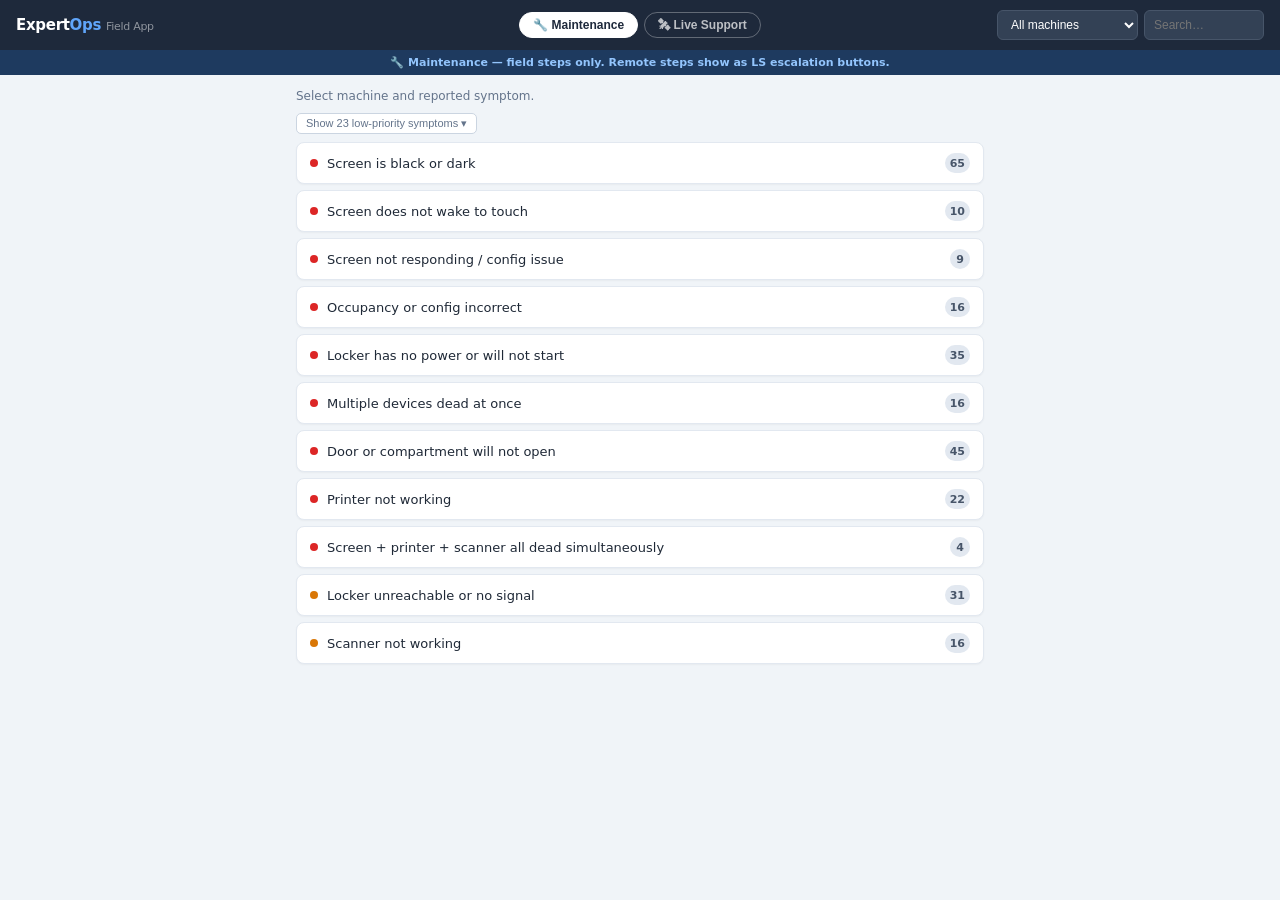
==== commit c60baa30: "Add files via upload" ====
--- a/field_app.html
+++ b/field_app.html
@@ -235,8 +235,7 @@
 {"Symptom ID":"NEXT-BAT-001","Machine":"NEXT STD Battery","Symptom on Field":"Locker not powering / battery alert","Sub-Issue (Observable / Physical)":"Battery voltage low — measure first","Category":"Battery","Observability Level":"Remote","Actions for field":"N/A — LS checks voltage remotely","Clear SOP and link":null,"Actions for support":"1_ Check battery voltage remotely. Below 13V = replace. Also check if Kerong alert accompanying — battery alert often masks Kerong fault.","Clear SOP and link (support)":"https://bloqit.atlassian.net/wiki/spaces/Support/pages/81952892","AI agent":"power-diagnostics","Ai context":"battery voltage low next locker","Spare Parts Required":null,"Need to Call LP (TRUE / FALSE)":false,"Time (min)":null,"Volume (cases/yr)":1297,"Solve Rate":"84.40%","Unsolved Rate":"12%","Diagnosis Risk":"HIGH","Data-backed note":"12% of battery swaps fail because CB fuse was the actual cause. Always carry CB fuse alongside batteries.","Observable Symptom":"Locker has no power or will not start","Clear SOP and link__1":"https://bloqit.atlassian.net/wiki/spaces/Support/pages/81952892"},
 {"Symptom ID":"NEXT-BAT-002-F1","Machine":"NEXT STD Battery","Symptom on Field":"Battery swap done — locker still not powering","Sub-Issue (Observable / Physical)":"CB fuse failure on carrier board","Category":"ECU/CB/MB","Observability Level":"Field observable","Actions for field":"1_ Check CB fuse on carrier board (F8 priority). Also verify ON/OFF switch on the CB.","Clear SOP and link":"https://bloqit.atlassian.net/wiki/spaces/Support/pages/873955329","Actions for support":"2_ Battery swapped, still not powering. CB fuse check mandatory before any ECU order. Write WO: CB fuses. CB fuse = 5EUR vs ECU = 800EUR.","Clear SOP and link (support)":"https://bloqit.atlassian.net/wiki/spaces/Support/pages/757072113","AI agent":"power-diagnostics","Ai context":"cb fuse failure next battery swap failed","Spare Parts Required":null,"Need to Call LP (TRUE / FALSE)":false,"Time (min)":null,"Volume (cases/yr)":null,"Solve Rate":null,"Unsolved Rate":null,"Diagnosis Risk":"HIGH","Data-backed note":"CB fuse absent from all SOPs until recently. 200+ cases/yr of ECU ordered instead of 5EUR fuse.","Observable Symptom":"Locker has no power or will not start","Clear SOP and link__1":"https://bloqit.atlassian.net/wiki/spaces/Support/pages/757072113"},
 {"Symptom ID":"NEXT-BAT-002-F2","Machine":"NEXT STD Battery","Symptom on Field":"Battery swap done — locker still not powering","Sub-Issue (Observable / Physical)":"CB fuse failure on carrier board","Category":"ECU/CB/MB","Observability Level":"Field observable","Actions for field":"2_ Test with multimeter for continuity.","Clear SOP and link":null,"Actions for support":"2_ Battery swapped, still not powering. CB fuse check mandatory before any ECU order. Write WO: CB fuses. CB fuse = 5EUR vs ECU = 800EUR.","Clear SOP and link (support)":"https://bloqit.atlassian.net/wiki/spaces/Support/pages/757072113","AI agent":"power-diagnostics","Ai context":"cb fuse failure next battery swap failed","Spare Parts Required":null,"Need to Call LP (TRUE / FALSE)":false,"Time (min)":null,"Volume (cases/yr)":null,"Solve Rate":null,"Unsolved Rate":null,"Diagnosis Risk":"HIGH","Data-backed note":"CB fuse absent from all SOPs until recently. 200+ cases/yr of ECU ordered instead of 5EUR fuse.","Observable Symptom":"Locker has no power or will not start","Clear SOP and link__1":"https://bloqit.atlassian.net/wiki/spaces/Support/pages/757072113"},
-{"Symptom ID":"NEXT-BAT-002-F3","Machine":"NEXT STD Battery","Symptom on Field":"Battery swap done — locker still not powering","Sub-Issue (Observable / Physical)":"CB fuse failure on carrier board","Category":"ECU/CB/MB","Observability Level":"Field observable","Actions for field":"3_ Replace blown fuse (correct rating: 10A pos 1,3,6,7 /","Clear SOP and link":null,"Actions for support":"2_ Battery swapped, still not powering. CB fuse check mandatory before any ECU order. Write WO: CB fuses. CB fuse = 5EUR vs ECU = 800EUR.","Clear SOP and link (support)":"https://bloqit.atlassian.net/wiki/spaces/Support/pages/757072113","AI agent":"power-diagnostics","Ai context":"cb fuse failure next battery swap failed","Spare Parts Required":null,"Need to Call LP (TRUE / FALSE)":false,"Time (min)":null,"Volume (cases/yr)":null,"Solve Rate":null,"Unsolved Rate":null,"Diagnosis Risk":"HIGH","Data-backed note":"CB fuse absent from all SOPs until recently. 200+ cases/yr of ECU ordered instead of 5EUR fuse.","Observable Symptom":"Locker has no power or will not start","Clear SOP and link__1":"https://bloqit.atlassian.net/wiki/spaces/Support/pages/757072113"},
-{"Symptom ID":"NEXT-BAT-002-F4","Machine":"NEXT STD Battery","Symptom on Field":"Battery swap done — locker still not powering","Sub-Issue (Observable / Physical)":"CB fuse failure on carrier board","Category":"ECU/CB/MB","Observability Level":"Field observable","Actions for field":"2.5A pos 2,4,5,8).","Clear SOP and link":null,"Actions for support":"2_ Battery swapped, still not powering. CB fuse check mandatory before any ECU order. Write WO: CB fuses. CB fuse = 5EUR vs ECU = 800EUR.","Clear SOP and link (support)":"https://bloqit.atlassian.net/wiki/spaces/Support/pages/757072113","AI agent":"power-diagnostics","Ai context":"cb fuse failure next battery swap failed","Spare Parts Required":"CB fuses (10A, 2.5A), multimeter","Need to Call LP (TRUE / FALSE)":false,"Time (min)":null,"Volume (cases/yr)":null,"Solve Rate":null,"Unsolved Rate":null,"Diagnosis Risk":"HIGH","Data-backed note":"CB fuse absent from all SOPs until recently. 200+ cases/yr of ECU ordered instead of 5EUR fuse.","Observable Symptom":"Locker has no power or will not start","Clear SOP and link__1":"https://bloqit.atlassian.net/wiki/spaces/Support/pages/757072113"},
+{"Symptom ID":"NEXT-BAT-002-F3","Machine":"NEXT STD Battery","Symptom on Field":"Battery swap done — locker still not powering","Sub-Issue (Observable / Physical)":"CB fuse failure on carrier board","Category":"ECU/CB/MB","Observability Level":"Field observable","Actions for field":"3_ Replace blown fuse (correct rating: 10A pos 1,3,6,7 / 2.5A pos 2,4,5,8).","Clear SOP and link":null,"Actions for support":"2_ Battery swapped, still not powering. CB fuse check mandatory before any ECU order. Write WO: CB fuses. CB fuse = 5EUR vs ECU = 800EUR.","Clear SOP and link (support)":"https://bloqit.atlassian.net/wiki/spaces/Support/pages/757072113","AI agent":"power-diagnostics","Ai context":"cb fuse failure next battery swap failed","Spare Parts Required":null,"Need to Call LP (TRUE / FALSE)":false,"Time (min)":null,"Volume (cases/yr)":null,"Solve Rate":null,"Unsolved Rate":null,"Diagnosis Risk":"HIGH","Data-backed note":"CB fuse absent from all SOPs until recently. 200+ cases/yr of ECU ordered instead of 5EUR fuse.","Observable Symptom":"Locker has no power or will not start","Clear SOP and link__1":"https://bloqit.atlassian.net/wiki/spaces/Support/pages/757072113"},
 {"Symptom ID":"NEXT-BAT-003-F1","Machine":"NEXT STD Battery","Symptom on Field":"CB fuse confirmed OK — carrier board or ECU fault","Sub-Issue (Observable / Physical)":"Carrier board or ECU failure","Category":"ECU/CB/MB","Observability Level":"Field observable","Actions for field":"1_ Replace carrier board.","Clear SOP and link":"https://bloqit.atlassian.net/wiki/x/WICCL","Actions for support":"3_ Fuse OK, voltage OK, batteries OK. Write WO: carrier board kit. LS must apply config post-replacement.","Clear SOP and link (support)":"https://bloqit.atlassian.net/wiki/spaces/Support/pages/674725889","AI agent":"control-electronics-agent","Ai context":"carrier board ecu failure next battery","Spare Parts Required":null,"Need to Call LP (TRUE / FALSE)":false,"Time (min)":null,"Volume (cases/yr)":null,"Solve Rate":"54%","Unsolved Rate":"43%","Diagnosis Risk":"HIGH","Data-backed note":"Carrier board: 58 NEXT replacements vs 2 V4 (AT data). LS must apply layout config after replacement.","Observable Symptom":"Locker has no power or will not start","Clear SOP and link__1":"https://bloqit.atlassian.net/wiki/spaces/Support/pages/674725889"},
 {"Symptom ID":"NEXT-BAT-003-F2","Machine":"NEXT STD Battery","Symptom on Field":"CB fuse confirmed OK — carrier board or ECU fault","Sub-Issue (Observable / Physical)":"Carrier board or ECU failure","Category":"ECU/CB/MB","Observability Level":"Field observable","Actions for field":"2_ If carrier board replaced and still failing: replace ECU.","Clear SOP and link":null,"Actions for support":"3_ Fuse OK, voltage OK, batteries OK. Write WO: carrier board kit. LS must apply config post-replacement.","Clear SOP and link (support)":"https://bloqit.atlassian.net/wiki/spaces/Support/pages/674725889","AI agent":"control-electronics-agent","Ai context":"carrier board ecu failure next battery","Spare Parts Required":null,"Need to Call LP (TRUE / FALSE)":false,"Time (min)":null,"Volume (cases/yr)":null,"Solve Rate":"54%","Unsolved Rate":"43%","Diagnosis Risk":"HIGH","Data-backed note":"Carrier board: 58 NEXT replacements vs 2 V4 (AT data). LS must apply layout config after replacement.","Observable Symptom":"Locker has no power or will not start","Clear SOP and link__1":"https://bloqit.atlassian.net/wiki/spaces/Support/pages/674725889"},
 {"Symptom ID":"NEXT-BAT-003-F3","Machine":"NEXT STD Battery","Symptom on Field":"CB fuse confirmed OK — carrier board or ECU fault","Sub-Issue (Observable / Physical)":"Carrier board or ECU failure","Category":"ECU/CB/MB","Observability Level":"Field observable","Actions for field":"3_ Apply config on the BO via LS after any ECU/carrier replacement.","Clear SOP and link":null,"Actions for support":"3_ Fuse OK, voltage OK, batteries OK. Write WO: carrier board kit. LS must apply config post-replacement.","Clear SOP and link (support)":"https://bloqit.atlassian.net/wiki/spaces/Support/pages/674725889","AI agent":"control-electronics-agent","Ai context":"carrier board ecu failure next battery","Spare Parts Required":"Carrier board, ECU kit","Need to Call LP (TRUE / FALSE)":false,"Time (min)":null,"Volume (cases/yr)":null,"Solve Rate":"54%","Unsolved Rate":"43%","Diagnosis Risk":"HIGH","Data-backed note":"Carrier board: 58 NEXT replacements vs 2 V4 (AT data). LS must apply layout config after replacement.","Observable Symptom":"Locker has no power or will not start","Clear SOP and link__1":"https://bloqit.atlassian.net/wiki/spaces/Support/pages/674725889"},
@@ -290,12 +289,8 @@
 {"Symptom ID":"NEXT-DR-01","Machine":"NEXT STD Battery","Symptom on Field":"Door issue — step 1: SW / Config check","Sub-Issue (Observable / Physical)":"1_ SW / Config / FW / Layout check (remote — LS)","Category":"Config","Observability Level":"Remote","Actions for field":"Gate: confirm with LS before touching anything.","Clear SOP and link":"https://bloqit.atlassian.net/wiki/x/HgATFQ","Actions for support":"1_ Confirm FW correct for client. Confirm FE version. Confirm BO config + layout config applied. Confirm door mapping matches physical. Fix remotely before any dispatch.","Clear SOP and link (support)":"https://bloqit.atlassian.net/wiki/x/HgATFQ","AI agent":"mechanical-doors-agent","Ai context":"door not opening kerong sequence","Spare Parts Required":null,"Need to Call LP (TRUE / FALSE)":false,"Time (min)":null,"Volume (cases/yr)":133,"Solve Rate":"81.20%","Unsolved Rate":null,"Diagnosis Risk":"HIGH","Data-backed note":"Config/FW mismatch resolves 22.6% of NEXT door cases remotely. Always check first.","Observable Symptom":"Door or compartment will not open","Clear SOP and link__1":"https://bloqit.atlassian.net/wiki/x/HgATFQ"},
 {"Symptom ID":"NEXT-DR-02","Machine":"NEXT STD Battery","Symptom on Field":"Door issue — step 2: Physical inspection + photos","Sub-Issue (Observable / Physical)":"2_ Visual inspection and photos before touching anything","Category":"Compartment","Observability Level":"Field observable","Actions for field":"2_ Take photos of ALL Kerong boards: board labels, jumper position, toggle key position, RJ45 connections, power LED status. Red LED ON = powered. Both LEDs ON = error state. Mandatory before any action.","Clear SOP and link":"https://bloqit.atlassian.net/wiki/spaces/Support/pages/801538060","Actions for support":"2_ Request photos from maintenance before any swap. Without photos: cannot diagnose remotely.","Clear SOP and link (support)":"https://bloqit.atlassian.net/wiki/spaces/Support/pages/757072113","AI agent":"mechanical-doors-agent","Ai context":"door not opening kerong sequence","Spare Parts Required":"Photos of Kerong boards","Need to Call LP (TRUE / FALSE)":false,"Time (min)":null,"Volume (cases/yr)":null,"Solve Rate":null,"Unsolved Rate":null,"Diagnosis Risk":"HIGH","Data-backed note":"Photos are mandatory. Without them remote diagnosis is impossible.","Observable Symptom":"Door or compartment will not open","Clear SOP and link__1":"https://bloqit.atlassian.net/wiki/spaces/Support/pages/757072113"},
 {"Symptom ID":"NEXT-DR-03","Machine":"NEXT STD Battery","Symptom on Field":"Door issue — step 3: Is it all doors or some?","Sub-Issue (Observable / Physical)":"3_ Identify scope: all doors or specific doors?","Category":"Kerong","Observability Level":"Remote","Actions for field":"3_ Check maintenance screen: are ALL Kerongs undetected, or just some? All doors = S-082 sequence (fuse check). Some doors = numbering/cable/component fault.","Clear SOP and link":"https://bloqit.atlassian.net/wiki/spaces/Support/pages/873955329","Actions for support":"3_ Check BO: how many Kerongs detected? All missing = CB fuse or DC voltage issue. Some missing = numbering or cable.","Clear SOP and link (support)":"https://bloqit.atlassian.net/wiki/spaces/Support/pages/757072113","AI agent":"mechanical-doors-agent","Ai context":"door not opening kerong sequence","Spare Parts Required":null,"Need to Call LP (TRUE / FALSE)":false,"Time (min)":null,"Volume (cases/yr)":null,"Solve Rate":null,"Unsolved Rate":null,"Diagnosis Risk":"HIGH","Data-backed note":"All doors vs some doors is the critical split. All = fuse/power. Some = config/cable/component.","Observable Symptom":"Door or compartment will not open","Clear SOP and link__1":"https://bloqit.atlassian.net/wiki/spaces/Support/pages/757072113"},
-{"Symptom ID":"NEXT-DR-04-F1","Machine":"NEXT STD Battery","Symptom on Field":"Door issue — step 4a: If ALL doors — CB fuse check","Sub-Issue (Observable / Physical)":"4a_ ALL DOORS: Power OFF ECU. Check carrier board fuses.","Category":"DC / DC","Observability Level":"Field observable","Actions for field":"4a_ If ALL doors fail: Power OFF ECU completely. Disconnect Kerong bus cable from carrier board RJ45 output port. Check carrier fuses with multimeter: F8 (DC/DC, priority), F12 (Kerong), F10 (Printer), F3 (Main). Replace any blown fuse (10A: pos 1,3,6,7 —","Clear SOP and link":"https://bloqit.atlassian.net/wiki/spaces/Support/pages/873955329","Actions for support":"4a_ All Kerongs undetected: CB fuse check on-site. Write WO: multimeter + CB fuses (10A +","Clear SOP and link (support)":"https://bloqit.atlassian.net/wiki/spaces/Support/pages/757072113","AI agent":"mechanical-doors-agent","Ai context":"door not opening kerong sequence","Spare Parts Required":null,"Need to Call LP (TRUE / FALSE)":false,"Time (min)":null,"Volume (cases/yr)":null,"Solve Rate":null,"Unsolved Rate":null,"Diagnosis Risk":"HIGH","Data-backed note":"CB fuse = 5EUR. ECU = 800EUR. Always check fuse before ordering ECU.","Observable Symptom":"Door or compartment will not open","Clear SOP and link__1":"https://bloqit.atlassian.net/wiki/spaces/Support/pages/757072113"},
-{"Symptom ID":"NEXT-DR-04-F2","Machine":"NEXT STD Battery","Symptom on Field":"Door issue — step 4a: If ALL doors — CB fuse check","Sub-Issue (Observable / Physical)":"4a_ ALL DOORS: Power OFF ECU. Check carrier board fuses.","Category":"DC / DC","Observability Level":"Field observable","Actions for field":"2.5A: pos 2,4,5,8).","Clear SOP and link":null,"Actions for support":null,"Clear SOP and link (support)":"https://bloqit.atlassian.net/wiki/spaces/Support/pages/757072113","AI agent":"mechanical-doors-agent","Ai context":"door not opening kerong sequence","Spare Parts Required":"CB fuses (10A x4, 2.5A x4), multimeter","Need to Call LP (TRUE / FALSE)":false,"Time (min)":null,"Volume (cases/yr)":null,"Solve Rate":null,"Unsolved Rate":null,"Diagnosis Risk":"HIGH","Data-backed note":"CB fuse = 5EUR. ECU = 800EUR. Always check fuse before ordering ECU.","Observable Symptom":"Door or compartment will not open","Clear SOP and link__1":"https://bloqit.atlassian.net/wiki/spaces/Support/pages/757072113"},
-{"Symptom ID":"NEXT-DR-04-S2","Machine":"NEXT STD Battery","Symptom on Field":"Door issue — step 4a: If ALL doors — CB fuse check","Sub-Issue (Observable / Physical)":"4a_ ALL DOORS: Power OFF ECU. Check carrier board fuses.","Category":"DC / DC","Observability Level":"Field observable","Actions for field":null,"Clear SOP and link":null,"Actions for support":"2.5A). This is BEFORE carrier board or ECU.","Clear SOP and link (support)":"https://bloqit.atlassian.net/wiki/spaces/Support/pages/757072113","AI agent":"mechanical-doors-agent","Ai context":"door not opening kerong sequence","Spare Parts Required":null,"Need to Call LP (TRUE / FALSE)":false,"Time (min)":null,"Volume (cases/yr)":null,"Solve Rate":null,"Unsolved Rate":null,"Diagnosis Risk":"HIGH","Data-backed note":"CB fuse = 5EUR. ECU = 800EUR. Always check fuse before ordering ECU.","Observable Symptom":"Door or compartment will not open","Clear SOP and link__1":"https://bloqit.atlassian.net/wiki/spaces/Support/pages/757072113"},
-{"Symptom ID":"NEXT-DR-05-F1","Machine":"NEXT STD Battery","Symptom on Field":"Door issue — step 4b: If ALL doors — DC voltage check","Sub-Issue (Observable / Physical)":"4b_ ALL DOORS: Check DC-DC converter voltage (23.5–24.5V)","Category":"DC / DC","Observability Level":"Field observable","Actions for field":"4b_ Fuses OK: Turn ON ECU. Measure DC-DC converter output. Expected:","Clear SOP and link":"https://bloqit.atlassian.net/wiki/spaces/Support/pages/873955329","Actions for support":"4b_ Voltage outside range: adjust on-site. Remote cannot verify voltage — must be field.","Clear SOP and link (support)":"https://bloqit.atlassian.net/wiki/spaces/Support/pages/757072113","AI agent":"mechanical-doors-agent","Ai context":"door not opening kerong sequence","Spare Parts Required":null,"Need to Call LP (TRUE / FALSE)":false,"Time (min)":null,"Volume (cases/yr)":null,"Solve Rate":null,"Unsolved Rate":null,"Diagnosis Risk":"HIGH","Data-backed note":null,"Observable Symptom":"Door or compartment will not open","Clear SOP and link__1":"https://bloqit.atlassian.net/wiki/spaces/Support/pages/757072113"},
-{"Symptom ID":"NEXT-DR-05-F2","Machine":"NEXT STD Battery","Symptom on Field":"Door issue — step 4b: If ALL doors — DC voltage check","Sub-Issue (Observable / Physical)":"4b_ ALL DOORS: Check DC-DC converter voltage (23.5–24.5V)","Category":"DC / DC","Observability Level":"Field observable","Actions for field":"23.5–24.5V. If Victron Orion 12/24-10 only: adjust potentiometer to","Clear SOP and link":null,"Actions for support":"4b_ Voltage outside range: adjust on-site. Remote cannot verify voltage — must be field.","Clear SOP and link (support)":"https://bloqit.atlassian.net/wiki/spaces/Support/pages/757072113","AI agent":"mechanical-doors-agent","Ai context":"door not opening kerong sequence","Spare Parts Required":null,"Need to Call LP (TRUE / FALSE)":false,"Time (min)":null,"Volume (cases/yr)":null,"Solve Rate":null,"Unsolved Rate":null,"Diagnosis Risk":"HIGH","Data-backed note":null,"Observable Symptom":"Door or compartment will not open","Clear SOP and link__1":"https://bloqit.atlassian.net/wiki/spaces/Support/pages/757072113"},
-{"Symptom ID":"NEXT-DR-05-F3","Machine":"NEXT STD Battery","Symptom on Field":"Door issue — step 4b: If ALL doors — DC voltage check","Sub-Issue (Observable / Physical)":"4b_ ALL DOORS: Check DC-DC converter voltage (23.5–24.5V)","Category":"DC / DC","Observability Level":"Field observable","Actions for field":"24.1–24.2V. Do NOT adjust 12/24-8 model.","Clear SOP and link":null,"Actions for support":"4b_ Voltage outside range: adjust on-site. Remote cannot verify voltage — must be field.","Clear SOP and link (support)":"https://bloqit.atlassian.net/wiki/spaces/Support/pages/757072113","AI agent":"mechanical-doors-agent","Ai context":"door not opening kerong sequence","Spare Parts Required":"Multimeter","Need to Call LP (TRUE / FALSE)":false,"Time (min)":null,"Volume (cases/yr)":null,"Solve Rate":null,"Unsolved Rate":null,"Diagnosis Risk":"HIGH","Data-backed note":null,"Observable Symptom":"Door or compartment will not open","Clear SOP and link__1":"https://bloqit.atlassian.net/wiki/spaces/Support/pages/757072113"},
+{"Symptom ID":"NEXT-DR-04-F1","Machine":"NEXT STD Battery","Symptom on Field":"Door issue — step 4a: If ALL doors — CB fuse check","Sub-Issue (Observable / Physical)":"4a_ ALL DOORS: Power OFF ECU. Check carrier board fuses.","Category":"DC / DC","Observability Level":"Field observable","Actions for field":"4a_ If ALL doors fail: Power OFF ECU completely. Disconnect Kerong bus cable from carrier board RJ45 output port. Check carrier fuses with multimeter: F8 (DC/DC, priority), F12 (Kerong), F10 (Printer), F3 (Main). Replace any blown fuse (10A: pos 1,3,6,7 — 2.5A: pos 2,4,5,8).","Clear SOP and link":"https://bloqit.atlassian.net/wiki/spaces/Support/pages/873955329","Actions for support":"4a_ All Kerongs undetected: CB fuse check on-site. Write WO: multimeter + CB fuses (10A + 2.5A). This is BEFORE carrier board or ECU.","Clear SOP and link (support)":"https://bloqit.atlassian.net/wiki/spaces/Support/pages/757072113","AI agent":"mechanical-doors-agent","Ai context":"door not opening kerong sequence","Spare Parts Required":null,"Need to Call LP (TRUE / FALSE)":false,"Time (min)":null,"Volume (cases/yr)":null,"Solve Rate":null,"Unsolved Rate":null,"Diagnosis Risk":"HIGH","Data-backed note":"CB fuse = 5EUR. ECU = 800EUR. Always check fuse before ordering ECU.","Observable Symptom":"Door or compartment will not open","Clear SOP and link__1":"https://bloqit.atlassian.net/wiki/spaces/Support/pages/757072113"},
+{"Symptom ID":"NEXT-DR-05-F1","Machine":"NEXT STD Battery","Symptom on Field":"Door issue — step 4b: If ALL doors — DC voltage check","Sub-Issue (Observable / Physical)":"4b_ ALL DOORS: Check DC-DC converter voltage (23.5–24.5V)","Category":"DC / DC","Observability Level":"Field observable","Actions for field":"4b_ Fuses OK: Turn ON ECU. Measure DC-DC converter output. Expected: 23.5–24.5V. If Victron Orion 12/24-10 only: adjust potentiometer to 24.1–24.2V. Do NOT adjust 12/24-8 model.","Clear SOP and link":"https://bloqit.atlassian.net/wiki/spaces/Support/pages/873955329","Actions for support":"4b_ Voltage outside range: adjust on-site. Remote cannot verify voltage — must be field.","Clear SOP and link (support)":"https://bloqit.atlassian.net/wiki/spaces/Support/pages/757072113","AI agent":"mechanical-doors-agent","Ai context":"door not opening kerong sequence","Spare Parts Required":null,"Need to Call LP (TRUE / FALSE)":false,"Time (min)":null,"Volume (cases/yr)":null,"Solve Rate":null,"Unsolved Rate":null,"Diagnosis Risk":"HIGH","Data-backed note":null,"Observable Symptom":"Door or compartment will not open","Clear SOP and link__1":"https://bloqit.atlassian.net/wiki/spaces/Support/pages/757072113"},
 {"Symptom ID":"NEXT-DR-06","Machine":"NEXT STD Battery","Symptom on Field":"Door issue — step 5: Kerong power LED + Kerong fuse check","Sub-Issue (Observable / Physical)":"5_ Check Kerong LED and Kerong fuses","Category":"Kerong","Observability Level":"Field observable","Actions for field":"5_ Check each Kerong: red power LED ON? Both LEDs ON = error. Test Kerong fuses (3A and 5A positions) with multimeter. Replace any blown fuse. Kerong spare fuse is included with each Kerong unit.","Clear SOP and link":"https://bloqit.atlassian.net/wiki/spaces/Support/pages/873955329","Actions for support":"5_ Kerong fuse check before Kerong board replacement. Ask maintenance to test fuse continuity.","Clear SOP and link (support)":"https://bloqit.atlassian.net/wiki/spaces/Support/pages/757072113","AI agent":"mechanical-doors-agent","Ai context":"door not opening kerong sequence","Spare Parts Required":"Kerong fuses (3A, 5A)","Need to Call LP (TRUE / FALSE)":false,"Time (min)":null,"Volume (cases/yr)":null,"Solve Rate":null,"Unsolved Rate":null,"Diagnosis Risk":"HIGH","Data-backed note":null,"Observable Symptom":"Door or compartment will not open","Clear SOP and link__1":"https://bloqit.atlassian.net/wiki/spaces/Support/pages/757072113"},
 {"Symptom ID":"NEXT-DR-07","Machine":"NEXT STD Battery","Symptom on Field":"Door issue — step 6: Kerong numbering and jumper","Sub-Issue (Observable / Physical)":"6_ Verify Kerong numbering, jumper position, and mode","Category":"Kerong","Observability Level":"Field observable","Actions for field":"6_ Check Kerong number matches BO layout. Jumper rule for NEXT: L-variants = jumper ON, LBU mode, ECU jumper OFF. Exception: CU48 Modbus or ECU ≤4.X = jumper OFF, ECU jumper ON. Use configurator: https://statuesque-custard-31b86c.netlify.app/ Never mix SERIAL and MODBUS boards.","Clear SOP and link":"https://bloqit.atlassian.net/wiki/spaces/Support/pages/1012170912","Actions for support":"6_ Check Kerong numbering matches door layout in BO. Wrong number = wrong door opens.","Clear SOP and link (support)":"https://bloqit.atlassian.net/wiki/spaces/Support/pages/757072113","AI agent":"mechanical-doors-agent","Ai context":"door not opening kerong sequence","Spare Parts Required":null,"Need to Call LP (TRUE / FALSE)":false,"Time (min)":null,"Volume (cases/yr)":null,"Solve Rate":null,"Unsolved Rate":null,"Diagnosis Risk":"HIGH","Data-backed note":null,"Observable Symptom":"Door or compartment will not open","Clear SOP and link__1":"https://bloqit.atlassian.net/wiki/spaces/Support/pages/757072113"},
 {"Symptom ID":"NEXT-DR-07B","Machine":"NEXT STD Battery","Symptom on Field":"Door issue — step 7B: Kerong jumper + ECU jumper + board variant check","Sub-Issue (Observable / Physical)":"7B_ Verify jumper rules and board variants before RJ45 check","Category":"Kerong","Observability Level":"Field observable","Actions for field":"7B_ Before checking RJ45: verify jumper rules on ALL Kerong boards. Rule #1 (L-Variants only): Kerong jumper ON, ECU jumper OFF. Rule #2 (CU48 Modbus present or ECU ≤4.X): Kerong jumper OFF, ECU jumper ON. Check all boards are L-Variants — if any CU48 Modbus found: replace with L-Variant before continuing and report. Ref: https://bloqit.atlassian.net/wiki/x/oIBUP","Clear SOP and link":"https://bloqit.atlassian.net/wiki/x/oIBUP","Actions for support":"7B_ Ask maintenance to confirm jumper states on all Kerong boards and confirm no CU48 Modbus units present. If CU48 Modbus found: board must be replaced with L-Variant before any further diagnosis.","Clear SOP and link (support)":"https://bloqit.atlassian.net/wiki/x/oIBUP","AI agent":"mechanical-doors-agent","Ai context":"door not opening kerong sequence","Spare Parts Required":null,"Need to Call LP (TRUE / FALSE)":false,"Time (min)":null,"Volume (cases/yr)":null,"Solve Rate":null,"Unsolved Rate":null,"Diagnosis Risk":"HIGH","Data-backed note":null,"Observable Symptom":"Door or compartment will not open","Clear SOP and link__1":"https://bloqit.atlassian.net/wiki/x/oIBUP"},
@@ -340,8 +335,7 @@
 {"Symptom ID":"NEXT-BAT-001","Machine":"NEXT STD Grid","Symptom on Field":"Locker not powering / battery alert","Sub-Issue (Observable / Physical)":"Battery voltage low — measure first","Category":"Battery","Observability Level":"Remote","Actions for field":"N/A — LS checks voltage remotely","Clear SOP and link":null,"Actions for support":"1_ Check battery voltage remotely. Below 13V = replace. Also check if Kerong alert accompanying — battery alert often masks Kerong fault.","Clear SOP and link (support)":"https://bloqit.atlassian.net/wiki/spaces/Support/pages/81952892","AI agent":"power-diagnostics","Ai context":"battery voltage low next locker","Spare Parts Required":null,"Need to Call LP (TRUE / FALSE)":false,"Time (min)":null,"Volume (cases/yr)":1297,"Solve Rate":"84.40%","Unsolved Rate":"12%","Diagnosis Risk":"HIGH","Data-backed note":"12% of battery swaps fail because CB fuse was the actual cause. Always carry CB fuse alongside batteries.","Observable Symptom":"Locker has no power or will not start","Clear SOP and link__1":"https://bloqit.atlassian.net/wiki/spaces/Support/pages/81952892"},
 {"Symptom ID":"NEXT-BAT-002-F1","Machine":"NEXT STD Grid","Symptom on Field":"Battery swap done — locker still not powering","Sub-Issue (Observable / Physical)":"CB fuse failure on carrier board","Category":"ECU/CB/MB","Observability Level":"Field observable","Actions for field":"1_ Check CB fuse on carrier board (F8 priority).","Clear SOP and link":"https://bloqit.atlassian.net/wiki/spaces/Support/pages/873955329","Actions for support":"2_ Battery swapped, still not powering. CB fuse check mandatory before any ECU order. Write WO: CB fuses. CB fuse = 5EUR vs ECU = 800EUR.","Clear SOP and link (support)":"https://bloqit.atlassian.net/wiki/spaces/Support/pages/757072113","AI agent":"power-diagnostics","Ai context":"cb fuse failure next battery swap failed","Spare Parts Required":null,"Need to Call LP (TRUE / FALSE)":false,"Time (min)":null,"Volume (cases/yr)":null,"Solve Rate":null,"Unsolved Rate":null,"Diagnosis Risk":"HIGH","Data-backed note":"CB fuse absent from all SOPs until recently. 200+ cases/yr of ECU ordered instead of 5EUR fuse.","Observable Symptom":"Locker has no power or will not start","Clear SOP and link__1":"https://bloqit.atlassian.net/wiki/spaces/Support/pages/757072113"},
 {"Symptom ID":"NEXT-BAT-002-F2","Machine":"NEXT STD Grid","Symptom on Field":"Battery swap done — locker still not powering","Sub-Issue (Observable / Physical)":"CB fuse failure on carrier board","Category":"ECU/CB/MB","Observability Level":"Field observable","Actions for field":"2_ Test with multimeter for continuity.","Clear SOP and link":null,"Actions for support":"2_ Battery swapped, still not powering. CB fuse check mandatory before any ECU order. Write WO: CB fuses. CB fuse = 5EUR vs ECU = 800EUR.","Clear SOP and link (support)":"https://bloqit.atlassian.net/wiki/spaces/Support/pages/757072113","AI agent":"power-diagnostics","Ai context":"cb fuse failure next battery swap failed","Spare Parts Required":null,"Need to Call LP (TRUE / FALSE)":false,"Time (min)":null,"Volume (cases/yr)":null,"Solve Rate":null,"Unsolved Rate":null,"Diagnosis Risk":"HIGH","Data-backed note":"CB fuse absent from all SOPs until recently. 200+ cases/yr of ECU ordered instead of 5EUR fuse.","Observable Symptom":"Locker has no power or will not start","Clear SOP and link__1":"https://bloqit.atlassian.net/wiki/spaces/Support/pages/757072113"},
-{"Symptom ID":"NEXT-BAT-002-F3","Machine":"NEXT STD Grid","Symptom on Field":"Battery swap done — locker still not powering","Sub-Issue (Observable / Physical)":"CB fuse failure on carrier board","Category":"ECU/CB/MB","Observability Level":"Field observable","Actions for field":"3_ Replace blown fuse (correct rating: 10A pos 1,3,6,7 /","Clear SOP and link":null,"Actions for support":"2_ Battery swapped, still not powering. CB fuse check mandatory before any ECU order. Write WO: CB fuses. CB fuse = 5EUR vs ECU = 800EUR.","Clear SOP and link (support)":"https://bloqit.atlassian.net/wiki/spaces/Support/pages/757072113","AI agent":"power-diagnostics","Ai context":"cb fuse failure next battery swap failed","Spare Parts Required":null,"Need to Call LP (TRUE / FALSE)":false,"Time (min)":null,"Volume (cases/yr)":null,"Solve Rate":null,"Unsolved Rate":null,"Diagnosis Risk":"HIGH","Data-backed note":"CB fuse absent from all SOPs until recently. 200+ cases/yr of ECU ordered instead of 5EUR fuse.","Observable Symptom":"Locker has no power or will not start","Clear SOP and link__1":"https://bloqit.atlassian.net/wiki/spaces/Support/pages/757072113"},
-{"Symptom ID":"NEXT-BAT-002-F4","Machine":"NEXT STD Grid","Symptom on Field":"Battery swap done — locker still not powering","Sub-Issue (Observable / Physical)":"CB fuse failure on carrier board","Category":"ECU/CB/MB","Observability Level":"Field observable","Actions for field":"2.5A pos 2,4,5,8).","Clear SOP and link":null,"Actions for support":"2_ Battery swapped, still not powering. CB fuse check mandatory before any ECU order. Write WO: CB fuses. CB fuse = 5EUR vs ECU = 800EUR.","Clear SOP and link (support)":"https://bloqit.atlassian.net/wiki/spaces/Support/pages/757072113","AI agent":"power-diagnostics","Ai context":"cb fuse failure next battery swap failed","Spare Parts Required":"CB fuses (10A, 2.5A), multimeter","Need to Call LP (TRUE / FALSE)":false,"Time (min)":null,"Volume (cases/yr)":null,"Solve Rate":null,"Unsolved Rate":null,"Diagnosis Risk":"HIGH","Data-backed note":"CB fuse absent from all SOPs until recently. 200+ cases/yr of ECU ordered instead of 5EUR fuse.","Observable Symptom":"Locker has no power or will not start","Clear SOP and link__1":"https://bloqit.atlassian.net/wiki/spaces/Support/pages/757072113"},
+{"Symptom ID":"NEXT-BAT-002-F3","Machine":"NEXT STD Grid","Symptom on Field":"Battery swap done — locker still not powering","Sub-Issue (Observable / Physical)":"CB fuse failure on carrier board","Category":"ECU/CB/MB","Observability Level":"Field observable","Actions for field":"3_ Replace blown fuse (correct rating: 10A pos 1,3,6,7 / 2.5A pos 2,4,5,8).","Clear SOP and link":null,"Actions for support":"2_ Battery swapped, still not powering. CB fuse check mandatory before any ECU order. Write WO: CB fuses. CB fuse = 5EUR vs ECU = 800EUR.","Clear SOP and link (support)":"https://bloqit.atlassian.net/wiki/spaces/Support/pages/757072113","AI agent":"power-diagnostics","Ai context":"cb fuse failure next battery swap failed","Spare Parts Required":null,"Need to Call LP (TRUE / FALSE)":false,"Time (min)":null,"Volume (cases/yr)":null,"Solve Rate":null,"Unsolved Rate":null,"Diagnosis Risk":"HIGH","Data-backed note":"CB fuse absent from all SOPs until recently. 200+ cases/yr of ECU ordered instead of 5EUR fuse.","Observable Symptom":"Locker has no power or will not start","Clear SOP and link__1":"https://bloqit.atlassian.net/wiki/spaces/Support/pages/757072113"},
 {"Symptom ID":"NEXT-BAT-003-F1","Machine":"NEXT STD Grid","Symptom on Field":"CB fuse confirmed OK — carrier board or ECU fault","Sub-Issue (Observable / Physical)":"Carrier board or ECU failure","Category":"ECU/CB/MB","Observability Level":"Field observable","Actions for field":"1_ Replace carrier board.","Clear SOP and link":"https://bloqit.atlassian.net/wiki/x/WICCL","Actions for support":"3_ Fuse OK, voltage OK, batteries OK. Write WO: carrier board kit. LS must apply config post-replacement.","Clear SOP and link (support)":"https://bloqit.atlassian.net/wiki/spaces/Support/pages/674725889","AI agent":"control-electronics-agent","Ai context":"carrier board ecu failure next battery","Spare Parts Required":null,"Need to Call LP (TRUE / FALSE)":false,"Time (min)":null,"Volume (cases/yr)":null,"Solve Rate":"54%","Unsolved Rate":"43%","Diagnosis Risk":"HIGH","Data-backed note":"Carrier board: 58 NEXT replacements vs 2 V4 (AT data). LS must apply layout config after replacement.","Observable Symptom":"Locker has no power or will not start","Clear SOP and link__1":"https://bloqit.atlassian.net/wiki/spaces/Support/pages/674725889"},
 {"Symptom ID":"NEXT-BAT-003-F2","Machine":"NEXT STD Grid","Symptom on Field":"CB fuse confirmed OK — carrier board or ECU fault","Sub-Issue (Observable / Physical)":"Carrier board or ECU failure","Category":"ECU/CB/MB","Observability Level":"Field observable","Actions for field":"2_ If carrier board replaced and still failing: replace ECU.","Clear SOP and link":null,"Actions for support":"3_ Fuse OK, voltage OK, batteries OK. Write WO: carrier board kit. LS must apply config post-replacement.","Clear SOP and link (support)":"https://bloqit.atlassian.net/wiki/spaces/Support/pages/674725889","AI agent":"control-electronics-agent","Ai context":"carrier board ecu failure next battery","Spare Parts Required":null,"Need to Call LP (TRUE / FALSE)":false,"Time (min)":null,"Volume (cases/yr)":null,"Solve Rate":"54%","Unsolved Rate":"43%","Diagnosis Risk":"HIGH","Data-backed note":"Carrier board: 58 NEXT replacements vs 2 V4 (AT data). LS must apply layout config after replacement.","Observable Symptom":"Locker has no power or will not start","Clear SOP and link__1":"https://bloqit.atlassian.net/wiki/spaces/Support/pages/674725889"},
 {"Symptom ID":"NEXT-BAT-003-F3","Machine":"NEXT STD Grid","Symptom on Field":"CB fuse confirmed OK — carrier board or ECU fault","Sub-Issue (Observable / Physical)":"Carrier board or ECU failure","Category":"ECU/CB/MB","Observability Level":"Field observable","Actions for field":"3_ Apply door layout config via LS after any ECU/carrier replacement.","Clear SOP and link":null,"Actions for support":"3_ Fuse OK, voltage OK, batteries OK. Write WO: carrier board kit. LS must apply config post-replacement.","Clear SOP and link (support)":"https://bloqit.atlassian.net/wiki/spaces/Support/pages/674725889","AI agent":"control-electronics-agent","Ai context":"carrier board ecu failure next battery","Spare Parts Required":"Carrier board, ECU kit","Need to Call LP (TRUE / FALSE)":false,"Time (min)":null,"Volume (cases/yr)":null,"Solve Rate":"54%","Unsolved Rate":"43%","Diagnosis Risk":"HIGH","Data-backed note":"Carrier board: 58 NEXT replacements vs 2 V4 (AT data). LS must apply layout config after replacement.","Observable Symptom":"Locker has no power or will not start","Clear SOP and link__1":"https://bloqit.atlassian.net/wiki/spaces/Support/pages/674725889"},
@@ -402,24 +396,20 @@
 {"Symptom ID":"S-062","Machine":"V4","Symptom on Field":"Pickup failed","Sub-Issue (Observable / Physical)":"Pick-up fail","Category":"Locker","Observability Level":"Field observable","Actions for field":"TBC","Clear SOP and link":null,"Actions for support":null,"Clear SOP and link (support)":null,"AI agent":"locker-troubleshooting","Ai context":"pickup failed","Spare Parts Required":null,"Need to Call LP (TRUE / FALSE)":false,"Time (min)":null,"Volume (cases/yr)":null,"Solve Rate":null,"Unsolved Rate":null,"Diagnosis Risk":null,"Data-backed note":null,"Observable Symptom":"Pickup failed by client's driver","Clear SOP and link__1":null},
 {"Symptom ID":"S-065","Machine":"NEXT STD Battery","Symptom on Field":"Recording not visible / no feed","Sub-Issue (Observable / Physical)":"No power / cannot access images","Category":"CCTV","Observability Level":"Field observable","Actions for field":"1_ Check LP socket / battery health","Clear SOP and link":"https://bloqit.atlassian.net/wiki/spaces/Support/pages/535855119","Actions for support":"Assess camera system status remotely","Clear SOP and link (support)":null,"AI agent":"peripherals-agent","Ai context":"cctv no recording","Spare Parts Required":null,"Need to Call LP (TRUE / FALSE)":false,"Time (min)":null,"Volume (cases/yr)":null,"Solve Rate":null,"Unsolved Rate":null,"Diagnosis Risk":null,"Data-backed note":null,"Observable Symptom":"Recording not visible / no feed","Clear SOP and link__1":null},
 {"Symptom ID":"S-065","Machine":"NEXT STD Battery","Symptom on Field":"Recording not visible / no feed","Sub-Issue (Observable / Physical)":"No power / cannot access images","Category":"CCTV","Observability Level":"Field observable","Actions for field":"2_ Restart locker","Clear SOP and link":"https://bloqit.atlassian.net/wiki/spaces/Support/pages/528351234","Actions for support":"Assess camera system status remotely","Clear SOP and link (support)":null,"AI agent":"peripherals-agent","Ai context":"cctv no recording","Spare Parts Required":null,"Need to Call LP (TRUE / FALSE)":false,"Time (min)":null,"Volume (cases/yr)":null,"Solve Rate":null,"Unsolved Rate":null,"Diagnosis Risk":null,"Data-backed note":null,"Observable Symptom":"Recording not visible / no feed","Clear SOP and link__1":null},
-{"Symptom ID":"NEXT-DR-01","Machine":"NEXT STD Grid [Applies to both NEXT STD Grid and NEXT STD Battery]","Symptom on Field":"Door issue — step 1: SW / Config check","Sub-Issue (Observable / Physical)":"1_ SW / Config / FW / Layout check (remote — LS)","Category":"Config","Observability Level":"Remote","Actions for field":"Gate: confirm with LS before touching anything.","Clear SOP and link":"https://bloqit.atlassian.net/wiki/x/HgATFQ","Actions for support":"1_ Confirm FW correct for client. Confirm FE version. Confirm BO config + layout config applied. Confirm door mapping matches physical. Fix remotely before any dispatch.","Clear SOP and link (support)":"https://bloqit.atlassian.net/wiki/x/HgATFQ","AI agent":"mechanical-doors-agent","Ai context":"door not opening kerong sequence","Spare Parts Required":null,"Need to Call LP (TRUE / FALSE)":false,"Time (min)":null,"Volume (cases/yr)":133,"Solve Rate":"81.20%","Unsolved Rate":null,"Diagnosis Risk":"HIGH","Data-backed note":"Config/FW mismatch resolves 22.6% of NEXT door cases remotely. Always check first.","Observable Symptom":"Door or compartment will not open","Clear SOP and link__1":"https://bloqit.atlassian.net/wiki/x/HgATFQ"},
-{"Symptom ID":"NEXT-DR-02","Machine":"NEXT STD Grid [Applies to both NEXT STD Grid and NEXT STD Battery]","Symptom on Field":"Door issue — step 2: Physical inspection + photos","Sub-Issue (Observable / Physical)":"2_ Visual inspection and photos before touching anything","Category":"Compartment","Observability Level":"Field observable","Actions for field":"2_ Take photos of ALL Kerong boards: board labels, jumper position, toggle key position, RJ45 connections, power LED status. Red LED ON = powered. Both LEDs ON = error state. Mandatory before any action.","Clear SOP and link":"https://bloqit.atlassian.net/wiki/spaces/Support/pages/801538060","Actions for support":"2_ Request photos from maintenance before any swap. Without photos: cannot diagnose remotely.","Clear SOP and link (support)":"https://bloqit.atlassian.net/wiki/spaces/Support/pages/757072113","AI agent":"mechanical-doors-agent","Ai context":"door not opening kerong sequence","Spare Parts Required":"Photos of Kerong boards","Need to Call LP (TRUE / FALSE)":false,"Time (min)":null,"Volume (cases/yr)":null,"Solve Rate":null,"Unsolved Rate":null,"Diagnosis Risk":"HIGH","Data-backed note":"Photos are mandatory. Without them remote diagnosis is impossible.","Observable Symptom":"Door or compartment will not open","Clear SOP and link__1":"https://bloqit.atlassian.net/wiki/spaces/Support/pages/757072113"},
-{"Symptom ID":"NEXT-DR-03","Machine":"NEXT STD Grid [Applies to both NEXT STD Grid and NEXT STD Battery]","Symptom on Field":"Door issue — step 3: Is it all doors or some?","Sub-Issue (Observable / Physical)":"3_ Identify scope: all doors or specific doors?","Category":"Kerong","Observability Level":"Remote","Actions for field":"3_ Check maintenance screen: are ALL Kerongs undetected, or just some? All doors = S-082 sequence (fuse check). Some doors = numbering/cable/component fault.","Clear SOP and link":"https://bloqit.atlassian.net/wiki/spaces/Support/pages/873955329","Actions for support":"3_ Check BO: how many Kerongs detected? All missing = CB fuse or DC voltage issue. Some missing = numbering or cable.","Clear SOP and link (support)":"https://bloqit.atlassian.net/wiki/spaces/Support/pages/757072113","AI agent":"mechanical-doors-agent","Ai context":"door not opening kerong sequence","Spare Parts Required":null,"Need to Call LP (TRUE / FALSE)":false,"Time (min)":null,"Volume (cases/yr)":null,"Solve Rate":null,"Unsolved Rate":null,"Diagnosis Risk":"HIGH","Data-backed note":"All doors vs some doors is the critical split. All = fuse/power. Some = config/cable/component.","Observable Symptom":"Door or compartment will not open","Clear SOP and link__1":"https://bloqit.atlassian.net/wiki/spaces/Support/pages/757072113"},
-{"Symptom ID":"NEXT-DR-04-F1","Machine":"NEXT STD Grid [Applies to both NEXT STD Grid and NEXT STD Battery]","Symptom on Field":"Door issue — step 4a: If ALL doors — CB fuse check","Sub-Issue (Observable / Physical)":"4a_ ALL DOORS: Power OFF ECU. Check carrier board fuses.","Category":"DC / DC","Observability Level":"Field observable","Actions for field":"4a_ If ALL doors fail: Power OFF ECU completely. Disconnect Kerong bus cable from carrier board RJ45 output port. Check carrier fuses with multimeter: F8 (DC/DC, priority), F12 (Kerong), F10 (Printer), F3 (Main). Replace any blown fuse (10A: pos 1,3,6,7 —","Clear SOP and link":"https://bloqit.atlassian.net/wiki/spaces/Support/pages/873955329","Actions for support":"4a_ All Kerongs undetected: CB fuse check on-site. Write WO: multimeter + CB fuses (10A +","Clear SOP and link (support)":"https://bloqit.atlassian.net/wiki/spaces/Support/pages/757072113","AI agent":"mechanical-doors-agent","Ai context":"door not opening kerong sequence","Spare Parts Required":null,"Need to Call LP (TRUE / FALSE)":false,"Time (min)":null,"Volume (cases/yr)":null,"Solve Rate":null,"Unsolved Rate":null,"Diagnosis Risk":"HIGH","Data-backed note":"CB fuse = 5EUR. ECU = 800EUR. Always check fuse before ordering ECU.","Observable Symptom":"Door or compartment will not open","Clear SOP and link__1":"https://bloqit.atlassian.net/wiki/spaces/Support/pages/757072113"},
-{"Symptom ID":"NEXT-DR-04-F2","Machine":"NEXT STD Grid [Applies to both NEXT STD Grid and NEXT STD Battery]","Symptom on Field":"Door issue — step 4a: If ALL doors — CB fuse check","Sub-Issue (Observable / Physical)":"4a_ ALL DOORS: Power OFF ECU. Check carrier board fuses.","Category":"DC / DC","Observability Level":"Field observable","Actions for field":"2.5A: pos 2,4,5,8).","Clear SOP and link":null,"Actions for support":null,"Clear SOP and link (support)":"https://bloqit.atlassian.net/wiki/spaces/Support/pages/757072113","AI agent":"mechanical-doors-agent","Ai context":"door not opening kerong sequence","Spare Parts Required":"CB fuses (10A x4, 2.5A x4), multimeter","Need to Call LP (TRUE / FALSE)":false,"Time (min)":null,"Volume (cases/yr)":null,"Solve Rate":null,"Unsolved Rate":null,"Diagnosis Risk":"HIGH","Data-backed note":"CB fuse = 5EUR. ECU = 800EUR. Always check fuse before ordering ECU.","Observable Symptom":"Door or compartment will not open","Clear SOP and link__1":"https://bloqit.atlassian.net/wiki/spaces/Support/pages/757072113"},
-{"Symptom ID":"NEXT-DR-04-S2","Machine":"NEXT STD Grid [Applies to both NEXT STD Grid and NEXT STD Battery]","Symptom on Field":"Door issue — step 4a: If ALL doors — CB fuse check","Sub-Issue (Observable / Physical)":"4a_ ALL DOORS: Power OFF ECU. Check carrier board fuses.","Category":"DC / DC","Observability Level":"Field observable","Actions for field":null,"Clear SOP and link":null,"Actions for support":"2.5A). This is BEFORE carrier board or ECU.","Clear SOP and link (support)":"https://bloqit.atlassian.net/wiki/spaces/Support/pages/757072113","AI agent":"mechanical-doors-agent","Ai context":"door not opening kerong sequence","Spare Parts Required":null,"Need to Call LP (TRUE / FALSE)":false,"Time (min)":null,"Volume (cases/yr)":null,"Solve Rate":null,"Unsolved Rate":null,"Diagnosis Risk":"HIGH","Data-backed note":"CB fuse = 5EUR. ECU = 800EUR. Always check fuse before ordering ECU.","Observable Symptom":"Door or compartment will not open","Clear SOP and link__1":"https://bloqit.atlassian.net/wiki/spaces/Support/pages/757072113"},
-{"Symptom ID":"NEXT-DR-05-F1","Machine":"NEXT STD Grid [Applies to both NEXT STD Grid and NEXT STD Battery]","Symptom on Field":"Door issue — step 4b: If ALL doors — DC voltage check","Sub-Issue (Observable / Physical)":"4b_ ALL DOORS: Check DC-DC converter voltage (23.5–24.5V)","Category":"DC / DC","Observability Level":"Field observable","Actions for field":"4b_ Fuses OK: Turn ON ECU. Measure DC-DC converter output. Expected:","Clear SOP and link":"https://bloqit.atlassian.net/wiki/spaces/Support/pages/873955329","Actions for support":"4b_ Voltage outside range: adjust on-site. Remote cannot verify voltage — must be field.","Clear SOP and link (support)":"https://bloqit.atlassian.net/wiki/spaces/Support/pages/757072113","AI agent":"mechanical-doors-agent","Ai context":"door not opening kerong sequence","Spare Parts Required":null,"Need to Call LP (TRUE / FALSE)":false,"Time (min)":null,"Volume (cases/yr)":null,"Solve Rate":null,"Unsolved Rate":null,"Diagnosis Risk":"HIGH","Data-backed note":null,"Observable Symptom":"Door or compartment will not open","Clear SOP and link__1":"https://bloqit.atlassian.net/wiki/spaces/Support/pages/757072113"},
-{"Symptom ID":"NEXT-DR-05-F2","Machine":"NEXT STD Grid [Applies to both NEXT STD Grid and NEXT STD Battery]","Symptom on Field":"Door issue — step 4b: If ALL doors — DC voltage check","Sub-Issue (Observable / Physical)":"4b_ ALL DOORS: Check DC-DC converter voltage (23.5–24.5V)","Category":"DC / DC","Observability Level":"Field observable","Actions for field":"23.5–24.5V. If Victron Orion 12/24-10 only: adjust potentiometer to","Clear SOP and link":null,"Actions for support":"4b_ Voltage outside range: adjust on-site. Remote cannot verify voltage — must be field.","Clear SOP and link (support)":"https://bloqit.atlassian.net/wiki/spaces/Support/pages/757072113","AI agent":"mechanical-doors-agent","Ai context":"door not opening kerong sequence","Spare Parts Required":null,"Need to Call LP (TRUE / FALSE)":false,"Time (min)":null,"Volume (cases/yr)":null,"Solve Rate":null,"Unsolved Rate":null,"Diagnosis Risk":"HIGH","Data-backed note":null,"Observable Symptom":"Door or compartment will not open","Clear SOP and link__1":"https://bloqit.atlassian.net/wiki/spaces/Support/pages/757072113"},
-{"Symptom ID":"NEXT-DR-05-F3","Machine":"NEXT STD Grid [Applies to both NEXT STD Grid and NEXT STD Battery]","Symptom on Field":"Door issue — step 4b: If ALL doors — DC voltage check","Sub-Issue (Observable / Physical)":"4b_ ALL DOORS: Check DC-DC converter voltage (23.5–24.5V)","Category":"DC / DC","Observability Level":"Field observable","Actions for field":"24.1–24.2V. Do NOT adjust 12/24-8 model.","Clear SOP and link":null,"Actions for support":"4b_ Voltage outside range: adjust on-site. Remote cannot verify voltage — must be field.","Clear SOP and link (support)":"https://bloqit.atlassian.net/wiki/spaces/Support/pages/757072113","AI agent":"mechanical-doors-agent","Ai context":"door not opening kerong sequence","Spare Parts Required":"Multimeter","Need to Call LP (TRUE / FALSE)":false,"Time (min)":null,"Volume (cases/yr)":null,"Solve Rate":null,"Unsolved Rate":null,"Diagnosis Risk":"HIGH","Data-backed note":null,"Observable Symptom":"Door or compartment will not open","Clear SOP and link__1":"https://bloqit.atlassian.net/wiki/spaces/Support/pages/757072113"},
-{"Symptom ID":"NEXT-DR-06","Machine":"NEXT STD Grid [Applies to both NEXT STD Grid and NEXT STD Battery]","Symptom on Field":"Door issue — step 5: Kerong power LED + Kerong fuse check","Sub-Issue (Observable / Physical)":"5_ Check Kerong LED and Kerong fuses","Category":"Kerong","Observability Level":"Field observable","Actions for field":"5_ Check each Kerong: red power LED ON? Both LEDs ON = error. Test Kerong fuses (3A and 5A positions) with multimeter. Replace any blown fuse. Kerong spare fuse is included with each Kerong unit.","Clear SOP and link":"https://bloqit.atlassian.net/wiki/spaces/Support/pages/873955329","Actions for support":"5_ Kerong fuse check before Kerong board replacement. Ask maintenance to test fuse continuity.","Clear SOP and link (support)":"https://bloqit.atlassian.net/wiki/spaces/Support/pages/757072113","AI agent":"mechanical-doors-agent","Ai context":"door not opening kerong sequence","Spare Parts Required":"Kerong fuses (3A, 5A)","Need to Call LP (TRUE / FALSE)":false,"Time (min)":null,"Volume (cases/yr)":null,"Solve Rate":null,"Unsolved Rate":null,"Diagnosis Risk":"HIGH","Data-backed note":null,"Observable Symptom":"Door or compartment will not open","Clear SOP and link__1":"https://bloqit.atlassian.net/wiki/spaces/Support/pages/757072113"},
-{"Symptom ID":"NEXT-DR-07","Machine":"NEXT STD Grid [Applies to both NEXT STD Grid and NEXT STD Battery]","Symptom on Field":"Door issue — step 6: Kerong numbering and jumper","Sub-Issue (Observable / Physical)":"6_ Verify Kerong numbering, jumper position, and mode","Category":"Kerong","Observability Level":"Field observable","Actions for field":"6_ Check Kerong number matches BO layout. Jumper rule for NEXT: L-variants = jumper ON, LBU mode, ECU jumper OFF. Exception: CU48 Modbus or ECU ≤4.X = jumper OFF, ECU jumper ON. Use configurator: https://statuesque-custard-31b86c.netlify.app/ Never mix SERIAL and MODBUS boards.","Clear SOP and link":"https://bloqit.atlassian.net/wiki/spaces/Support/pages/1012170912","Actions for support":"6_ Check Kerong numbering matches door layout in BO. Wrong number = wrong door opens.","Clear SOP and link (support)":"https://bloqit.atlassian.net/wiki/spaces/Support/pages/757072113","AI agent":"mechanical-doors-agent","Ai context":"door not opening kerong sequence","Spare Parts Required":null,"Need to Call LP (TRUE / FALSE)":false,"Time (min)":null,"Volume (cases/yr)":null,"Solve Rate":null,"Unsolved Rate":null,"Diagnosis Risk":"HIGH","Data-backed note":null,"Observable Symptom":"Door or compartment will not open","Clear SOP and link__1":"https://bloqit.atlassian.net/wiki/spaces/Support/pages/757072113"},
-{"Symptom ID":"NEXT-DR-07B","Machine":"NEXT STD Grid [Applies to both NEXT STD Grid and NEXT STD Battery]","Symptom on Field":"Door issue — step 7B: Kerong jumper + ECU jumper + board variant check","Sub-Issue (Observable / Physical)":"7B_ Verify jumper rules and board variants before RJ45 check","Category":"Kerong","Observability Level":"Field observable","Actions for field":"7B_ Before checking RJ45: verify jumper rules on ALL Kerong boards. Rule #1 (L-Variants only): Kerong jumper ON, ECU jumper OFF. Rule #2 (CU48 Modbus present or ECU ≤4.X): Kerong jumper OFF, ECU jumper ON. Check all boards are L-Variants — if any CU48 Modbus found: replace with L-Variant before continuing and report. Ref: https://bloqit.atlassian.net/wiki/x/oIBUP","Clear SOP and link":"https://bloqit.atlassian.net/wiki/x/oIBUP","Actions for support":"7B_ Ask maintenance to confirm jumper states on all Kerong boards and confirm no CU48 Modbus units present. If CU48 Modbus found: board must be replaced with L-Variant before any further diagnosis.","Clear SOP and link (support)":"https://bloqit.atlassian.net/wiki/x/oIBUP","AI agent":"mechanical-doors-agent","Ai context":"door not opening kerong sequence","Spare Parts Required":null,"Need to Call LP (TRUE / FALSE)":false,"Time (min)":null,"Volume (cases/yr)":null,"Solve Rate":null,"Unsolved Rate":null,"Diagnosis Risk":"HIGH","Data-backed note":null,"Observable Symptom":"Door or compartment will not open","Clear SOP and link__1":"https://bloqit.atlassian.net/wiki/x/oIBUP"},
-{"Symptom ID":"NEXT-DR-08","Machine":"NEXT STD Grid [Applies to both NEXT STD Grid and NEXT STD Battery]","Symptom on Field":"Door issue — step 7: RJ45 bus cable","Sub-Issue (Observable / Physical)":"7_ Check RJ45 bus cable pathway and connections","Category":"Kerong","Observability Level":"Field observable","Actions for field":"7_ Check RJ45 cable from carrier board to first Kerong and between Kerongs. Reseat all connectors. Replace RJ45 cable if damaged or kinked. Use cat 6 or above.","Clear SOP and link":"https://docs.google.com/document/d/14u5L0a29uA1sM4Jz5Q9ozAl6hmiHEzxO-7MZYq9lybI","Actions for support":"7_ RJ45 cable fault: intermittent detection or wrong door opens. Write WO: carry RJ45 cat 6 cables.","Clear SOP and link (support)":"https://bloqit.atlassian.net/wiki/spaces/Support/pages/757072113","AI agent":"mechanical-doors-agent","Ai context":"door not opening kerong sequence","Spare Parts Required":"RJ45 cable cat 6","Need to Call LP (TRUE / FALSE)":false,"Time (min)":null,"Volume (cases/yr)":null,"Solve Rate":null,"Unsolved Rate":null,"Diagnosis Risk":"MEDIUM","Data-backed note":null,"Observable Symptom":"Door or compartment will not open","Clear SOP and link__1":"https://bloqit.atlassian.net/wiki/spaces/Support/pages/757072113"},
-{"Symptom ID":"NEXT-DR-09-F1","Machine":"NEXT STD Grid [Applies to both NEXT STD Grid and NEXT STD Battery]","Symptom on Field":"Door issue — step 8: Isolation + TEST button","Sub-Issue (Observable / Physical)":"8_ Isolation procedure: one Kerong at a time + TEST button","Category":"Kerong","Observability Level":"Field observable","Actions for field":"8_ Disconnect all Kerongs. Connect ONLY Kerong","Clear SOP and link":"https://bloqit.atlassian.net/wiki/spaces/Support/pages/801538060","Actions for support":"8_ Isolation + TEST button identifies exact faulty board and confirms if hardware or config.","Clear SOP and link (support)":"https://bloqit.atlassian.net/wiki/spaces/Support/pages/757072113","AI agent":"mechanical-doors-agent","Ai context":"door not opening kerong sequence","Spare Parts Required":null,"Need to Call LP (TRUE / FALSE)":false,"Time (min)":null,"Volume (cases/yr)":null,"Solve Rate":null,"Unsolved Rate":null,"Diagnosis Risk":"HIGH","Data-backed note":"TEST button is the definitive hardware vs config split. Never replace a board without this step.","Observable Symptom":"Door or compartment will not open","Clear SOP and link__1":"https://bloqit.atlassian.net/wiki/spaces/Support/pages/757072113"},
-{"Symptom ID":"NEXT-DR-09-F3","Machine":"NEXT STD Grid [Applies to both NEXT STD Grid and NEXT STD Battery]","Symptom on Field":"Door issue — step 8: Isolation + TEST button","Sub-Issue (Observable / Physical)":"8_ Isolation procedure: one Kerong at a time + TEST button","Category":"Kerong","Observability Level":"Field observable","Actions for field":"2. Add one at a time. Press TEST button on each Kerong — doors open = config issue (BO/layout). Doors do not open = hardware fault.","Clear SOP and link":null,"Actions for support":"8_ Isolation + TEST button identifies exact faulty board and confirms if hardware or config.","Clear SOP and link (support)":"https://bloqit.atlassian.net/wiki/spaces/Support/pages/757072113","AI agent":"mechanical-doors-agent","Ai context":"door not opening kerong sequence","Spare Parts Required":null,"Need to Call LP (TRUE / FALSE)":false,"Time (min)":null,"Volume (cases/yr)":null,"Solve Rate":null,"Unsolved Rate":null,"Diagnosis Risk":"HIGH","Data-backed note":"TEST button is the definitive hardware vs config split. Never replace a board without this step.","Observable Symptom":"Door or compartment will not open","Clear SOP and link__1":"https://bloqit.atlassian.net/wiki/spaces/Support/pages/757072113"},
-{"Symptom ID":"NEXT-DR-10","Machine":"NEXT STD Grid [Applies to both NEXT STD Grid and NEXT STD Battery]","Symptom on Field":"Door issue — step 9: Replace faulty Kerong board(s)","Sub-Issue (Observable / Physical)":"9_ Replace confirmed faulty Kerong board(s)","Category":"Kerong","Observability Level":"Field observable","Actions for field":"9_ Replace only the boards confirmed faulty by isolation + TEST button. Do NOT replace all. Re-test all doors after each replacement. Full-locker audit mandatory.","Clear SOP and link":"https://bloqit.atlassian.net/wiki/spaces/Support/pages/99680257","Actions for support":"9_ Write WO: minimum 2 Kerong boards + RJ45 cables. Mandate full-locker audit.","Clear SOP and link (support)":"https://bloqit.atlassian.net/wiki/spaces/Support/pages/757072113","AI agent":"mechanical-doors-agent","Ai context":"door not opening kerong sequence","Spare Parts Required":"Kerong board x2, RJ45 cable","Need to Call LP (TRUE / FALSE)":false,"Time (min)":null,"Volume (cases/yr)":423,"Solve Rate":"77.50%","Unsolved Rate":"21%","Diagnosis Risk":"HIGH","Data-backed note":"21% unsolved on NEXT = audit skipped. Full audit is not optional.","Observable Symptom":"Door or compartment will not open","Clear SOP and link__1":"https://bloqit.atlassian.net/wiki/spaces/Support/pages/757072113"},
-{"Symptom ID":"NEXT-DR-11","Machine":"NEXT STD Grid [Applies to both NEXT STD Grid and NEXT STD Battery]","Symptom on Field":"Door issue — step 10: Carrier board (only after all above failed)","Sub-Issue (Observable / Physical)":"10_ Carrier board replacement — only if all above confirmed failed","Category":"ECU/CB/MB","Observability Level":"Field observable","Actions for field":"10_ ONLY if steps 1–9 all confirmed failed: replace carrier board. Apply door layout config via LS after replacement. Never reach this step without completing 1–9.","Clear SOP and link":"https://bloqit.atlassian.net/wiki/x/WICCL","Actions for support":"10_ Carrier board only after all fuse checks, voltage checks, Kerong checks, and isolation all failed. LS must apply config post-replacement.","Clear SOP and link (support)":"https://bloqit.atlassian.net/wiki/spaces/Support/pages/757072113","AI agent":"mechanical-doors-agent","Ai context":"door not opening kerong sequence","Spare Parts Required":"Carrier board kit","Need to Call LP (TRUE / FALSE)":false,"Time (min)":null,"Volume (cases/yr)":null,"Solve Rate":null,"Unsolved Rate":null,"Diagnosis Risk":"HIGH","Data-backed note":"LS must apply door layout config after carrier board replacement or doors will not work.","Observable Symptom":"Door or compartment will not open","Clear SOP and link__1":"https://bloqit.atlassian.net/wiki/spaces/Support/pages/757072113"},
-{"Symptom ID":"NEXT-DR-12","Machine":"NEXT STD Grid [Applies to both NEXT STD Grid and NEXT STD Battery]","Symptom on Field":"Door issue — LAST RESORT: ECU","Sub-Issue (Observable / Physical)":"11_ LAST RESORT: ECU replacement","Category":"ECU/CB/MB","Observability Level":"Field observable","Actions for field":"11_ ABSOLUTE LAST RESORT. Only if carrier board replaced and still failing. Replace ECU. Apply full config via LS after replacement.","Clear SOP and link":"https://bloqit.atlassian.net/wiki/spaces/Support/pages/674725889","Actions for support":"11_ ECU replacement for door issues is extremely rare. Only if carrier board replacement confirmed failed.","Clear SOP and link (support)":"https://bloqit.atlassian.net/wiki/spaces/Support/pages/757072113","AI agent":"mechanical-doors-agent","Ai context":"door not opening kerong sequence","Spare Parts Required":"ECU kit","Need to Call LP (TRUE / FALSE)":false,"Time (min)":null,"Volume (cases/yr)":null,"Solve Rate":null,"Unsolved Rate":null,"Diagnosis Risk":"HIGH","Data-backed note":"If you are reaching ECU for a door issue, escalate to engineering first — something unusual is happening.","Observable Symptom":"Door or compartment will not open","Clear SOP and link__1":"https://bloqit.atlassian.net/wiki/spaces/Support/pages/757072113"},
+{"Symptom ID":"NEXT-DR-01","Machine":"NEXT STD Grid","Symptom on Field":"Door issue — step 1: SW / Config check","Sub-Issue (Observable / Physical)":"1_ SW / Config / FW / Layout check (remote — LS)","Category":"Config","Observability Level":"Remote","Actions for field":"Gate: confirm with LS before touching anything.","Clear SOP and link":"https://bloqit.atlassian.net/wiki/x/HgATFQ","Actions for support":"1_ Confirm FW correct for client. Confirm FE version. Confirm BO config + layout config applied. Confirm door mapping matches physical. Fix remotely before any dispatch.","Clear SOP and link (support)":"https://bloqit.atlassian.net/wiki/x/HgATFQ","AI agent":"mechanical-doors-agent","Ai context":"door not opening kerong sequence","Spare Parts Required":null,"Need to Call LP (TRUE / FALSE)":false,"Time (min)":null,"Volume (cases/yr)":133,"Solve Rate":"81.20%","Unsolved Rate":null,"Diagnosis Risk":"HIGH","Data-backed note":"Config/FW mismatch resolves 22.6% of NEXT door cases remotely. Always check first.","Observable Symptom":"Door or compartment will not open","Clear SOP and link__1":"https://bloqit.atlassian.net/wiki/x/HgATFQ"},
+{"Symptom ID":"NEXT-DR-02","Machine":"NEXT STD Grid","Symptom on Field":"Door issue — step 2: Physical inspection + photos","Sub-Issue (Observable / Physical)":"2_ Visual inspection and photos before touching anything","Category":"Compartment","Observability Level":"Field observable","Actions for field":"2_ Take photos of ALL Kerong boards: board labels, jumper position, toggle key position, RJ45 connections, power LED status. Red LED ON = powered. Both LEDs ON = error state. Mandatory before any action.","Clear SOP and link":"https://bloqit.atlassian.net/wiki/spaces/Support/pages/801538060","Actions for support":"2_ Request photos from maintenance before any swap. Without photos: cannot diagnose remotely.","Clear SOP and link (support)":"https://bloqit.atlassian.net/wiki/spaces/Support/pages/757072113","AI agent":"mechanical-doors-agent","Ai context":"door not opening kerong sequence","Spare Parts Required":"Photos of Kerong boards","Need to Call LP (TRUE / FALSE)":false,"Time (min)":null,"Volume (cases/yr)":null,"Solve Rate":null,"Unsolved Rate":null,"Diagnosis Risk":"HIGH","Data-backed note":"Photos are mandatory. Without them remote diagnosis is impossible.","Observable Symptom":"Door or compartment will not open","Clear SOP and link__1":"https://bloqit.atlassian.net/wiki/spaces/Support/pages/757072113"},
+{"Symptom ID":"NEXT-DR-03","Machine":"NEXT STD Grid","Symptom on Field":"Door issue — step 3: Is it all doors or some?","Sub-Issue (Observable / Physical)":"3_ Identify scope: all doors or specific doors?","Category":"Kerong","Observability Level":"Remote","Actions for field":"3_ Check maintenance screen: are ALL Kerongs undetected, or just some? All doors = S-082 sequence (fuse check). Some doors = numbering/cable/component fault.","Clear SOP and link":"https://bloqit.atlassian.net/wiki/spaces/Support/pages/873955329","Actions for support":"3_ Check BO: how many Kerongs detected? All missing = CB fuse or DC voltage issue. Some missing = numbering or cable.","Clear SOP and link (support)":"https://bloqit.atlassian.net/wiki/spaces/Support/pages/757072113","AI agent":"mechanical-doors-agent","Ai context":"door not opening kerong sequence","Spare Parts Required":null,"Need to Call LP (TRUE / FALSE)":false,"Time (min)":null,"Volume (cases/yr)":null,"Solve Rate":null,"Unsolved Rate":null,"Diagnosis Risk":"HIGH","Data-backed note":"All doors vs some doors is the critical split. All = fuse/power. Some = config/cable/component.","Observable Symptom":"Door or compartment will not open","Clear SOP and link__1":"https://bloqit.atlassian.net/wiki/spaces/Support/pages/757072113"},
+{"Symptom ID":"NEXT-DR-04-F1","Machine":"NEXT STD Grid","Symptom on Field":"Door issue — step 4a: If ALL doors — CB fuse check","Sub-Issue (Observable / Physical)":"4a_ ALL DOORS: Power OFF ECU. Check carrier board fuses.","Category":"DC / DC","Observability Level":"Field observable","Actions for field":"4a_ If ALL doors fail: Power OFF ECU completely. Disconnect Kerong bus cable from carrier board RJ45 output port. Check carrier fuses with multimeter: F8 (DC/DC, priority), F12 (Kerong), F10 (Printer), F3 (Main). Replace any blown fuse (10A: pos 1,3,6,7 — 2.5A: pos 2,4,5,8).","Clear SOP and link":"https://bloqit.atlassian.net/wiki/spaces/Support/pages/873955329","Actions for support":"4a_ All Kerongs undetected: CB fuse check on-site. Write WO: multimeter + CB fuses (10A + 2.5A). This is BEFORE carrier board or ECU.","Clear SOP and link (support)":"https://bloqit.atlassian.net/wiki/spaces/Support/pages/757072113","AI agent":"mechanical-doors-agent","Ai context":"door not opening kerong sequence","Spare Parts Required":null,"Need to Call LP (TRUE / FALSE)":false,"Time (min)":null,"Volume (cases/yr)":null,"Solve Rate":null,"Unsolved Rate":null,"Diagnosis Risk":"HIGH","Data-backed note":"CB fuse = 5EUR. ECU = 800EUR. Always check fuse before ordering ECU.","Observable Symptom":"Door or compartment will not open","Clear SOP and link__1":"https://bloqit.atlassian.net/wiki/spaces/Support/pages/757072113"},
+{"Symptom ID":"NEXT-DR-05-F1","Machine":"NEXT STD Grid","Symptom on Field":"Door issue — step 4b: If ALL doors — DC voltage check","Sub-Issue (Observable / Physical)":"4b_ ALL DOORS: Check DC-DC converter voltage (23.5–24.5V)","Category":"DC / DC","Observability Level":"Field observable","Actions for field":"4b_ Fuses OK: Turn ON ECU. Measure DC-DC converter output. Expected: 23.5–24.5V. If Victron Orion 12/24-10 only: adjust potentiometer to 24.1–24.2V. Do NOT adjust 12/24-8 model.","Clear SOP and link":"https://bloqit.atlassian.net/wiki/spaces/Support/pages/873955329","Actions for support":"4b_ Voltage outside range: adjust on-site. Remote cannot verify voltage — must be field.","Clear SOP and link (support)":"https://bloqit.atlassian.net/wiki/spaces/Support/pages/757072113","AI agent":"mechanical-doors-agent","Ai context":"door not opening kerong sequence","Spare Parts Required":null,"Need to Call LP (TRUE / FALSE)":false,"Time (min)":null,"Volume (cases/yr)":null,"Solve Rate":null,"Unsolved Rate":null,"Diagnosis Risk":"HIGH","Data-backed note":null,"Observable Symptom":"Door or compartment will not open","Clear SOP and link__1":"https://bloqit.atlassian.net/wiki/spaces/Support/pages/757072113"},
+{"Symptom ID":"NEXT-DR-06","Machine":"NEXT STD Grid","Symptom on Field":"Door issue — step 5: Kerong power LED + Kerong fuse check","Sub-Issue (Observable / Physical)":"5_ Check Kerong LED and Kerong fuses","Category":"Kerong","Observability Level":"Field observable","Actions for field":"5_ Check each Kerong: red power LED ON? Both LEDs ON = error. Test Kerong fuses (3A and 5A positions) with multimeter. Replace any blown fuse. Kerong spare fuse is included with each Kerong unit.","Clear SOP and link":"https://bloqit.atlassian.net/wiki/spaces/Support/pages/873955329","Actions for support":"5_ Kerong fuse check before Kerong board replacement. Ask maintenance to test fuse continuity.","Clear SOP and link (support)":"https://bloqit.atlassian.net/wiki/spaces/Support/pages/757072113","AI agent":"mechanical-doors-agent","Ai context":"door not opening kerong sequence","Spare Parts Required":"Kerong fuses (3A, 5A)","Need to Call LP (TRUE / FALSE)":false,"Time (min)":null,"Volume (cases/yr)":null,"Solve Rate":null,"Unsolved Rate":null,"Diagnosis Risk":"HIGH","Data-backed note":null,"Observable Symptom":"Door or compartment will not open","Clear SOP and link__1":"https://bloqit.atlassian.net/wiki/spaces/Support/pages/757072113"},
+{"Symptom ID":"NEXT-DR-07","Machine":"NEXT STD Grid","Symptom on Field":"Door issue — step 6: Kerong numbering and jumper","Sub-Issue (Observable / Physical)":"6_ Verify Kerong numbering, jumper position, and mode","Category":"Kerong","Observability Level":"Field observable","Actions for field":"6_ Check Kerong number matches BO layout. Jumper rule for NEXT: L-variants = jumper ON, LBU mode, ECU jumper OFF. Exception: CU48 Modbus or ECU ≤4.X = jumper OFF, ECU jumper ON. Use configurator: https://statuesque-custard-31b86c.netlify.app/ Never mix SERIAL and MODBUS boards.","Clear SOP and link":"https://bloqit.atlassian.net/wiki/spaces/Support/pages/1012170912","Actions for support":"6_ Check Kerong numbering matches door layout in BO. Wrong number = wrong door opens.","Clear SOP and link (support)":"https://bloqit.atlassian.net/wiki/spaces/Support/pages/757072113","AI agent":"mechanical-doors-agent","Ai context":"door not opening kerong sequence","Spare Parts Required":null,"Need to Call LP (TRUE / FALSE)":false,"Time (min)":null,"Volume (cases/yr)":null,"Solve Rate":null,"Unsolved Rate":null,"Diagnosis Risk":"HIGH","Data-backed note":null,"Observable Symptom":"Door or compartment will not open","Clear SOP and link__1":"https://bloqit.atlassian.net/wiki/spaces/Support/pages/757072113"},
+{"Symptom ID":"NEXT-DR-07B","Machine":"NEXT STD Grid","Symptom on Field":"Door issue — step 7B: Kerong jumper + ECU jumper + board variant check","Sub-Issue (Observable / Physical)":"7B_ Verify jumper rules and board variants before RJ45 check","Category":"Kerong","Observability Level":"Field observable","Actions for field":"7B_ Before checking RJ45: verify jumper rules on ALL Kerong boards. Rule #1 (L-Variants only): Kerong jumper ON, ECU jumper OFF. Rule #2 (CU48 Modbus present or ECU ≤4.X): Kerong jumper OFF, ECU jumper ON. Check all boards are L-Variants — if any CU48 Modbus found: replace with L-Variant before continuing and report. Ref: https://bloqit.atlassian.net/wiki/x/oIBUP","Clear SOP and link":"https://bloqit.atlassian.net/wiki/x/oIBUP","Actions for support":"7B_ Ask maintenance to confirm jumper states on all Kerong boards and confirm no CU48 Modbus units present. If CU48 Modbus found: board must be replaced with L-Variant before any further diagnosis.","Clear SOP and link (support)":"https://bloqit.atlassian.net/wiki/x/oIBUP","AI agent":"mechanical-doors-agent","Ai context":"door not opening kerong sequence","Spare Parts Required":null,"Need to Call LP (TRUE / FALSE)":false,"Time (min)":null,"Volume (cases/yr)":null,"Solve Rate":null,"Unsolved Rate":null,"Diagnosis Risk":"HIGH","Data-backed note":null,"Observable Symptom":"Door or compartment will not open","Clear SOP and link__1":"https://bloqit.atlassian.net/wiki/x/oIBUP"},
+{"Symptom ID":"NEXT-DR-08","Machine":"NEXT STD Grid","Symptom on Field":"Door issue — step 7: RJ45 bus cable","Sub-Issue (Observable / Physical)":"7_ Check RJ45 bus cable pathway and connections","Category":"Kerong","Observability Level":"Field observable","Actions for field":"7_ Check RJ45 cable from carrier board to first Kerong and between Kerongs. Reseat all connectors. Replace RJ45 cable if damaged or kinked. Use cat 6 or above.","Clear SOP and link":"https://docs.google.com/document/d/14u5L0a29uA1sM4Jz5Q9ozAl6hmiHEzxO-7MZYq9lybI","Actions for support":"7_ RJ45 cable fault: intermittent detection or wrong door opens. Write WO: carry RJ45 cat 6 cables.","Clear SOP and link (support)":"https://bloqit.atlassian.net/wiki/spaces/Support/pages/757072113","AI agent":"mechanical-doors-agent","Ai context":"door not opening kerong sequence","Spare Parts Required":"RJ45 cable cat 6","Need to Call LP (TRUE / FALSE)":false,"Time (min)":null,"Volume (cases/yr)":null,"Solve Rate":null,"Unsolved Rate":null,"Diagnosis Risk":"MEDIUM","Data-backed note":null,"Observable Symptom":"Door or compartment will not open","Clear SOP and link__1":"https://bloqit.atlassian.net/wiki/spaces/Support/pages/757072113"},
+{"Symptom ID":"NEXT-DR-09-F1","Machine":"NEXT STD Grid","Symptom on Field":"Door issue — step 8: Isolation + TEST button","Sub-Issue (Observable / Physical)":"8_ Isolation procedure: one Kerong at a time + TEST button","Category":"Kerong","Observability Level":"Field observable","Actions for field":"8_ Disconnect all Kerongs. Connect ONLY Kerong","Clear SOP and link":"https://bloqit.atlassian.net/wiki/spaces/Support/pages/801538060","Actions for support":"8_ Isolation + TEST button identifies exact faulty board and confirms if hardware or config.","Clear SOP and link (support)":"https://bloqit.atlassian.net/wiki/spaces/Support/pages/757072113","AI agent":"mechanical-doors-agent","Ai context":"door not opening kerong sequence","Spare Parts Required":null,"Need to Call LP (TRUE / FALSE)":false,"Time (min)":null,"Volume (cases/yr)":null,"Solve Rate":null,"Unsolved Rate":null,"Diagnosis Risk":"HIGH","Data-backed note":"TEST button is the definitive hardware vs config split. Never replace a board without this step.","Observable Symptom":"Door or compartment will not open","Clear SOP and link__1":"https://bloqit.atlassian.net/wiki/spaces/Support/pages/757072113"},
+{"Symptom ID":"NEXT-DR-09-F3","Machine":"NEXT STD Grid","Symptom on Field":"Door issue — step 8: Isolation + TEST button","Sub-Issue (Observable / Physical)":"8_ Isolation procedure: one Kerong at a time + TEST button","Category":"Kerong","Observability Level":"Field observable","Actions for field":"2. Add one at a time. Press TEST button on each Kerong — doors open = config issue (BO/layout). Doors do not open = hardware fault.","Clear SOP and link":null,"Actions for support":"8_ Isolation + TEST button identifies exact faulty board and confirms if hardware or config.","Clear SOP and link (support)":"https://bloqit.atlassian.net/wiki/spaces/Support/pages/757072113","AI agent":"mechanical-doors-agent","Ai context":"door not opening kerong sequence","Spare Parts Required":null,"Need to Call LP (TRUE / FALSE)":false,"Time (min)":null,"Volume (cases/yr)":null,"Solve Rate":null,"Unsolved Rate":null,"Diagnosis Risk":"HIGH","Data-backed note":"TEST button is the definitive hardware vs config split. Never replace a board without this step.","Observable Symptom":"Door or compartment will not open","Clear SOP and link__1":"https://bloqit.atlassian.net/wiki/spaces/Support/pages/757072113"},
+{"Symptom ID":"NEXT-DR-10","Machine":"NEXT STD Grid","Symptom on Field":"Door issue — step 9: Replace faulty Kerong board(s)","Sub-Issue (Observable / Physical)":"9_ Replace confirmed faulty Kerong board(s)","Category":"Kerong","Observability Level":"Field observable","Actions for field":"9_ Replace only the boards confirmed faulty by isolation + TEST button. Do NOT replace all. Re-test all doors after each replacement. Full-locker audit mandatory.","Clear SOP and link":"https://bloqit.atlassian.net/wiki/spaces/Support/pages/99680257","Actions for support":"9_ Write WO: minimum 2 Kerong boards + RJ45 cables. Mandate full-locker audit.","Clear SOP and link (support)":"https://bloqit.atlassian.net/wiki/spaces/Support/pages/757072113","AI agent":"mechanical-doors-agent","Ai context":"door not opening kerong sequence","Spare Parts Required":"Kerong board x2, RJ45 cable","Need to Call LP (TRUE / FALSE)":false,"Time (min)":null,"Volume (cases/yr)":423,"Solve Rate":"77.50%","Unsolved Rate":"21%","Diagnosis Risk":"HIGH","Data-backed note":"21% unsolved on NEXT = audit skipped. Full audit is not optional.","Observable Symptom":"Door or compartment will not open","Clear SOP and link__1":"https://bloqit.atlassian.net/wiki/spaces/Support/pages/757072113"},
+{"Symptom ID":"NEXT-DR-11","Machine":"NEXT STD Grid","Symptom on Field":"Door issue — step 10: Carrier board (only after all above failed)","Sub-Issue (Observable / Physical)":"10_ Carrier board replacement — only if all above confirmed failed","Category":"ECU/CB/MB","Observability Level":"Field observable","Actions for field":"10_ ONLY if steps 1–9 all confirmed failed: replace carrier board. Apply door layout config via LS after replacement. Never reach this step without completing 1–9.","Clear SOP and link":"https://bloqit.atlassian.net/wiki/x/WICCL","Actions for support":"10_ Carrier board only after all fuse checks, voltage checks, Kerong checks, and isolation all failed. LS must apply config post-replacement.","Clear SOP and link (support)":"https://bloqit.atlassian.net/wiki/spaces/Support/pages/757072113","AI agent":"mechanical-doors-agent","Ai context":"door not opening kerong sequence","Spare Parts Required":"Carrier board kit","Need to Call LP (TRUE / FALSE)":false,"Time (min)":null,"Volume (cases/yr)":null,"Solve Rate":null,"Unsolved Rate":null,"Diagnosis Risk":"HIGH","Data-backed note":"LS must apply door layout config after carrier board replacement or doors will not work.","Observable Symptom":"Door or compartment will not open","Clear SOP and link__1":"https://bloqit.atlassian.net/wiki/spaces/Support/pages/757072113"},
+{"Symptom ID":"NEXT-DR-12","Machine":"NEXT STD Grid","Symptom on Field":"Door issue — LAST RESORT: ECU","Sub-Issue (Observable / Physical)":"11_ LAST RESORT: ECU replacement","Category":"ECU/CB/MB","Observability Level":"Field observable","Actions for field":"11_ ABSOLUTE LAST RESORT. Only if carrier board replaced and still failing. Replace ECU. Apply full config via LS after replacement.","Clear SOP and link":"https://bloqit.atlassian.net/wiki/spaces/Support/pages/674725889","Actions for support":"11_ ECU replacement for door issues is extremely rare. Only if carrier board replacement confirmed failed.","Clear SOP and link (support)":"https://bloqit.atlassian.net/wiki/spaces/Support/pages/757072113","AI agent":"mechanical-doors-agent","Ai context":"door not opening kerong sequence","Spare Parts Required":"ECU kit","Need to Call LP (TRUE / FALSE)":false,"Time (min)":null,"Volume (cases/yr)":null,"Solve Rate":null,"Unsolved Rate":null,"Diagnosis Risk":"HIGH","Data-backed note":"If you are reaching ECU for a door issue, escalate to engineering first — something unusual is happening.","Observable Symptom":"Door or compartment will not open","Clear SOP and link__1":"https://bloqit.atlassian.net/wiki/spaces/Support/pages/757072113"},
 {"Symptom ID":"S-040","Machine":"V-Locker","Symptom on Field":"LED off / unresponsive","Sub-Issue (Observable / Physical)":"Doesn't work","Category":"Lightning","Observability Level":"Field observable","Actions for field":"TBC","Clear SOP and link":null,"Actions for support":null,"Clear SOP and link (support)":null,"AI agent":"peripherals-agent","Ai context":"led not working","Spare Parts Required":null,"Need to Call LP (TRUE / FALSE)":false,"Time (min)":null,"Volume (cases/yr)":null,"Solve Rate":null,"Unsolved Rate":null,"Diagnosis Risk":null,"Data-backed note":null,"Observable Symptom":"LED off / unresponsive","Clear SOP and link__1":null},
 {"Symptom ID":"S-046","Machine":"V-Locker","Symptom on Field":"Locker cutoff requested","Sub-Issue (Observable / Physical)":"Cutoff request requested","Category":"Lightning","Observability Level":"Field observable","Actions for field":"TBC","Clear SOP and link":null,"Actions for support":null,"Clear SOP and link (support)":null,"AI agent":"locker-troubleshooting","Ai context":"locker cutoff requested","Spare Parts Required":null,"Need to Call LP (TRUE / FALSE)":false,"Time (min)":null,"Volume (cases/yr)":null,"Solve Rate":null,"Unsolved Rate":null,"Diagnosis Risk":null,"Data-backed note":null,"Observable Symptom":"Locker cutoff requested","Clear SOP and link__1":null},
 {"Symptom ID":"S-052","Machine":"V-Locker","Symptom on Field":"Locker reacts slowly","Sub-Issue (Observable / Physical)":"Slow operation","Category":"Locker","Observability Level":"Field observable","Actions for field":"TBC","Clear SOP and link":null,"Actions for support":null,"Clear SOP and link (support)":null,"AI agent":"locker-troubleshooting","Ai context":"locker slow operation","Spare Parts Required":null,"Need to Call LP (TRUE / FALSE)":false,"Time (min)":null,"Volume (cases/yr)":null,"Solve Rate":null,"Unsolved Rate":null,"Diagnosis Risk":null,"Data-backed note":null,"Observable Symptom":"Locker reacts slowly","Clear SOP and link__1":null},
@@ -589,9 +579,7 @@
 {"Symptom ID":"V4-DR-03","Machine":"V4","Symptom on Field":"Door issue — step 3: Kerong power LED check","Sub-Issue (Observable / Physical)":"3_ Check Kerong is powered (red LED ON)","Category":"Kerong","Observability Level":"Field observable","Actions for field":"3_ Confirm red power LED is ON on each Kerong. If LED is OFF: check power cable to Kerong. If both LEDs ON: error state — note which Kerong.","Clear SOP and link":"https://bloqit.atlassian.net/wiki/spaces/Support/pages/801538060","Actions for support":"3_ Ask: is red LED ON on all Kerong boards? If LED off on one: power cable fault — do not replace Kerong yet.","Clear SOP and link (support)":"https://bloqit.atlassian.net/wiki/spaces/Support/pages/757072113","AI agent":"mechanical-doors-agent","Ai context":"door not opening kerong sequence","Spare Parts Required":null,"Need to Call LP (TRUE / FALSE)":false,"Time (min)":null,"Volume (cases/yr)":null,"Solve Rate":null,"Unsolved Rate":null,"Diagnosis Risk":"HIGH","Data-backed note":"LED check identifies power fault before any component swap.","Observable Symptom":"Door or compartment will not open","Clear SOP and link__1":"https://bloqit.atlassian.net/wiki/spaces/Support/pages/757072113"},
 {"Symptom ID":"V4-DR-04","Machine":"V4","Symptom on Field":"Door issue — step 4: Kerong numbering and jumper position","Sub-Issue (Observable / Physical)":"4_ Verify Kerong numbering and jumper position","Category":"Kerong","Observability Level":"Field observable","Actions for field":"4_ Check Kerong board number matches BO layout. Check jumper: V4 uses SERIAL Kerong (KR-CU48) — jumper OFF, no resistor. Never mix SERIAL and MODBUS boards. Use configurator to verify: https://statuesque-custard-31b86c.netlify.app/","Clear SOP and link":"https://bloqit.atlassian.net/wiki/spaces/Support/pages/1012170912","Actions for support":"4_ Check Kerong numbering matches BO door layout. Kerong numbering error = wrong door opens. Remote check via maintenance screen.","Clear SOP and link (support)":"https://bloqit.atlassian.net/wiki/spaces/Support/pages/757072113","AI agent":"mechanical-doors-agent","Ai context":"door not opening kerong sequence","Spare Parts Required":null,"Need to Call LP (TRUE / FALSE)":false,"Time (min)":null,"Volume (cases/yr)":null,"Solve Rate":null,"Unsolved Rate":null,"Diagnosis Risk":"HIGH","Data-backed note":"363 cases/yr: wrong door opens = Kerong numbering or RJ45 routing. Check before any component swap.","Observable Symptom":"Door or compartment will not open","Clear SOP and link__1":"https://bloqit.atlassian.net/wiki/spaces/Support/pages/757072113"},
 {"Symptom ID":"V4-DR-05","Machine":"V4","Symptom on Field":"Door issue — step 5: RJ45 cable check","Sub-Issue (Observable / Physical)":"5_ Check RJ45 bus cable pathway and connections","Category":"Kerong","Observability Level":"Field observable","Actions for field":"5_ Check RJ45 cable from carrier board output port to first Kerong, and between each Kerong. Look for pinch points between columns. Reseat all connectors. Replace RJ45 cable if damaged.","Clear SOP and link":"https://docs.google.com/document/d/14u5L0a29uA1sM4Jz5Q9ozAl6hmiHEzxO-7MZYq9lybI","Actions for support":"5_ RJ45 cable fault: Kerong detected but wrong door opens, or intermittent detection. Write WO: carry RJ45 cables.","Clear SOP and link (support)":"https://bloqit.atlassian.net/wiki/spaces/Support/pages/757072113","AI agent":"mechanical-doors-agent","Ai context":"door not opening kerong sequence","Spare Parts Required":"RJ45 cable (cat 6 or above)","Need to Call LP (TRUE / FALSE)":false,"Time (min)":null,"Volume (cases/yr)":null,"Solve Rate":null,"Unsolved Rate":null,"Diagnosis Risk":"MEDIUM","Data-backed note":"RJ45 cable is cheap and fast to replace. Always check before Kerong board swap.","Observable Symptom":"Door or compartment will not open","Clear SOP and link__1":"https://bloqit.atlassian.net/wiki/spaces/Support/pages/757072113"},
-{"Symptom ID":"V4-DR-06-F1","Machine":"V4","Symptom on Field":"Door issue — step 6: Isolation procedure","Sub-Issue (Observable / Physical)":"6_ Isolation — connect Kerong 1 only, add one at a time","Category":"Kerong","Observability Level":"Field observable","Actions for field":"6_ If detection still fails: disconnect all Kerongs. Connect ONLY Kerong","Clear SOP and link":"https://bloqit.atlassian.net/wiki/spaces/Support/pages/801538060","Actions for support":"6_ Isolation procedure confirms which specific Kerong is faulty. Escalate to LS for log check.","Clear SOP and link (support)":"https://bloqit.atlassian.net/wiki/spaces/Support/pages/757072113","AI agent":"mechanical-doors-agent","Ai context":"door not opening kerong sequence","Spare Parts Required":null,"Need to Call LP (TRUE / FALSE)":false,"Time (min)":null,"Volume (cases/yr)":null,"Solve Rate":null,"Unsolved Rate":null,"Diagnosis Risk":"MEDIUM","Data-backed note":"TEST button is the key test: opens = config, does not open = hardware. Isolate one at a time.","Observable Symptom":"Door or compartment will not open","Clear SOP and link__1":"https://bloqit.atlassian.net/wiki/spaces/Support/pages/757072113"},
-{"Symptom ID":"V4-DR-06-F2","Machine":"V4","Symptom on Field":"Door issue — step 6: Isolation procedure","Sub-Issue (Observable / Physical)":"6_ Isolation — connect Kerong 1 only, add one at a time","Category":"Kerong","Observability Level":"Field observable","Actions for field":"1. Reboot. Check detection in logs. If detected: add Kerong","Clear SOP and link":null,"Actions for support":"6_ Isolation procedure confirms which specific Kerong is faulty. Escalate to LS for log check.","Clear SOP and link (support)":"https://bloqit.atlassian.net/wiki/spaces/Support/pages/757072113","AI agent":"mechanical-doors-agent","Ai context":"door not opening kerong sequence","Spare Parts Required":null,"Need to Call LP (TRUE / FALSE)":false,"Time (min)":null,"Volume (cases/yr)":null,"Solve Rate":null,"Unsolved Rate":null,"Diagnosis Risk":"MEDIUM","Data-backed note":"TEST button is the key test: opens = config, does not open = hardware. Isolate one at a time.","Observable Symptom":"Door or compartment will not open","Clear SOP and link__1":"https://bloqit.atlassian.net/wiki/spaces/Support/pages/757072113"},
-{"Symptom ID":"V4-DR-06-F3","Machine":"V4","Symptom on Field":"Door issue — step 6: Isolation procedure","Sub-Issue (Observable / Physical)":"6_ Isolation — connect Kerong 1 only, add one at a time","Category":"Kerong","Observability Level":"Field observable","Actions for field":"2. Continue one at a time until faulty board identified. Press TEST button on each Kerong — doors open = config issue. Doors do not open = hardware fault on that board.","Clear SOP and link":null,"Actions for support":"6_ Isolation procedure confirms which specific Kerong is faulty. Escalate to LS for log check.","Clear SOP and link (support)":"https://bloqit.atlassian.net/wiki/spaces/Support/pages/757072113","AI agent":"mechanical-doors-agent","Ai context":"door not opening kerong sequence","Spare Parts Required":null,"Need to Call LP (TRUE / FALSE)":false,"Time (min)":null,"Volume (cases/yr)":null,"Solve Rate":null,"Unsolved Rate":null,"Diagnosis Risk":"MEDIUM","Data-backed note":"TEST button is the key test: opens = config, does not open = hardware. Isolate one at a time.","Observable Symptom":"Door or compartment will not open","Clear SOP and link__1":"https://bloqit.atlassian.net/wiki/spaces/Support/pages/757072113"},
+{"Symptom ID":"V4-DR-06-F1","Machine":"V4","Symptom on Field":"Door issue — step 6: Isolation procedure","Sub-Issue (Observable / Physical)":"6_ Isolation — connect Kerong 1 only, add one at a time","Category":"Kerong","Observability Level":"Field observable","Actions for field":"6_ If detection still fails: disconnect all Kerongs. Connect ONLY Kerong 1. Reboot. Check detection in logs. If detected: add Kerong 2. Continue one at a time until faulty board identified. Press TEST button on each Kerong — doors open = config issue. Doors do not open = hardware fault on that board.","Clear SOP and link":"https://bloqit.atlassian.net/wiki/spaces/Support/pages/801538060","Actions for support":"6_ Isolation procedure confirms which specific Kerong is faulty. Escalate to LS for log check.","Clear SOP and link (support)":"https://bloqit.atlassian.net/wiki/spaces/Support/pages/757072113","AI agent":"mechanical-doors-agent","Ai context":"door not opening kerong sequence","Spare Parts Required":null,"Need to Call LP (TRUE / FALSE)":false,"Time (min)":null,"Volume (cases/yr)":null,"Solve Rate":null,"Unsolved Rate":null,"Diagnosis Risk":"MEDIUM","Data-backed note":"TEST button is the key test: opens = config, does not open = hardware. Isolate one at a time.","Observable Symptom":"Door or compartment will not open","Clear SOP and link__1":"https://bloqit.atlassian.net/wiki/spaces/Support/pages/757072113"},
 {"Symptom ID":"V4-DR-07","Machine":"V4","Symptom on Field":"Door issue — step 7: Replace faulty Kerong board(s)","Sub-Issue (Observable / Physical)":"7_ Replace faulty Kerong board(s)","Category":"Kerong","Observability Level":"Field observable","Actions for field":"7_ Replace confirmed faulty Kerong board(s). Do NOT replace all boards — only the confirmed faulty ones. Re-test all doors after each replacement. Do full-locker audit — not just the reported door.","Clear SOP and link":"https://bloqit.atlassian.net/wiki/spaces/Support/pages/99680257","Actions for support":"7_ Kerong hardware confirmed faulty. Write WO: carry minimum 2 Kerong boards. Mandate full-locker audit in WO instructions.","Clear SOP and link (support)":"https://bloqit.atlassian.net/wiki/spaces/Support/pages/757072113","AI agent":"mechanical-doors-agent","Ai context":"door not opening kerong sequence","Spare Parts Required":"Kerong board x2 minimum","Need to Call LP (TRUE / FALSE)":false,"Time (min)":null,"Volume (cases/yr)":1148,"Solve Rate":"90%","Unsolved Rate":"8%","Diagnosis Risk":"HIGH","Data-backed note":"203 return visits/yr because WO only listed one door. Always carry 2+ and audit all doors.","Observable Symptom":"Door or compartment will not open","Clear SOP and link__1":"https://bloqit.atlassian.net/wiki/spaces/Support/pages/757072113"},
 {"Symptom ID":"V4-DR-08","Machine":"V4","Symptom on Field":"Door issue — step 8: Replace lock cable if Kerong OK","Sub-Issue (Observable / Physical)":"8_ Check/replace lock cable (lock to Kerong)","Category":"Lock cable","Observability Level":"Field observable","Actions for field":"8_ If Kerong detected and TEST button works but specific door still does not open: check cable from lock to Kerong for that door. Replace cable if pinched or damaged.","Clear SOP and link":"https://bloqit.atlassian.net/wiki/spaces/Support/pages/365004566","Actions for support":"8_ Kerong board OK, TEST button OK, but one door still not opening: lock cable fault.","Clear SOP and link (support)":"https://bloqit.atlassian.net/wiki/spaces/Support/pages/757072113","AI agent":"mechanical-doors-agent","Ai context":"door not opening kerong sequence","Spare Parts Required":"Lock cable","Need to Call LP (TRUE / FALSE)":false,"Time (min)":null,"Volume (cases/yr)":null,"Solve Rate":null,"Unsolved Rate":null,"Diagnosis Risk":"MEDIUM","Data-backed note":null,"Observable Symptom":"Door or compartment will not open","Clear SOP and link__1":"https://bloqit.atlassian.net/wiki/spaces/Support/pages/757072113"},
 {"Symptom ID":"V4-DR-09","Machine":"V4","Symptom on Field":"Door issue — LAST RESORT: ECU","Sub-Issue (Observable / Physical)":"9_ LAST RESORT: ECU (only if all above confirmed failed)","Category":"ECU/CB/MB","Observability Level":"Field observable","Actions for field":"9_ LAST RESORT only — all previous steps confirmed failed. For V4: check PS3 power supply first (lightning bolt icon on screen = PS3 fault). Then ECU. Never reach this step without completing 1–8 first.","Clear SOP and link":"https://bloqit.atlassian.net/wiki/spaces/Support/pages/674725889","Actions for support":"9_ Only dispatch for ECU if steps 1–8 all confirmed failed and documented. Write WO: ECU kit. Extremely rare for door issues.","Clear SOP and link (support)":"https://bloqit.atlassian.net/wiki/spaces/Support/pages/757072113","AI agent":"mechanical-doors-agent","Ai context":"door not opening kerong sequence","Spare Parts Required":"ECU kit (last resort)","Need to Call LP (TRUE / FALSE)":false,"Time (min)":null,"Volume (cases/yr)":null,"Solve Rate":null,"Unsolved Rate":null,"Diagnosis Risk":"HIGH","Data-backed note":"ECU replacement for door issues is extremely rare. Never reach this without all prior steps confirmed.","Observable Symptom":"Door or compartment will not open","Clear SOP and link__1":"https://bloqit.atlassian.net/wiki/spaces/Support/pages/757072113"}
@@ -654,7 +642,22 @@
     if(r['Diagnosis Risk']==='HIGH')s.risk='HIGH';
     else if(r['Diagnosis Risk']==='MEDIUM'&&s.risk!=='HIGH')s.risk='MEDIUM';
   });
-  [...seen.entries()].filter(([obs])=>obs.toLowerCase().includes((filter||'').toLowerCase()))
+  const riskOrder={HIGH:0,MEDIUM:1,LOW:2};
+  const showLow=window._showLow||false;
+  let toggleBtn=document.getElementById('lowToggleBtn');
+  if(!toggleBtn){
+    toggleBtn=document.createElement('button');
+    toggleBtn.id='lowToggleBtn';
+    toggleBtn.style.cssText='font-size:11px;padding:3px 9px;border-radius:5px;border:1px solid #cbd5e1;background:white;color:#64748b;cursor:pointer;margin-bottom:8px;';
+    toggleBtn.onclick=()=>{window._showLow=!window._showLow;renderList(filter);};
+    symptomList.before(toggleBtn);
+  }
+  const lowCount=[...seen.values()].filter(s=>s.risk==='LOW').length;
+  toggleBtn.textContent=showLow?'Hide low-priority symptoms':'Show '+lowCount+' low-priority symptoms ▾';
+  [...seen.entries()]
+    .filter(([obs])=>obs.toLowerCase().includes((filter||'').toLowerCase()))
+    .filter(([obs,{risk}])=>showLow||risk!=='LOW')
+    .sort((a,b)=>riskOrder[a[1].risk]-riskOrder[b[1].risk])
     .forEach(([obs,{count,risk}])=>{
       const li=document.createElement('li');
       const dot=el('span','sym-dot '+risk);li.appendChild(dot);
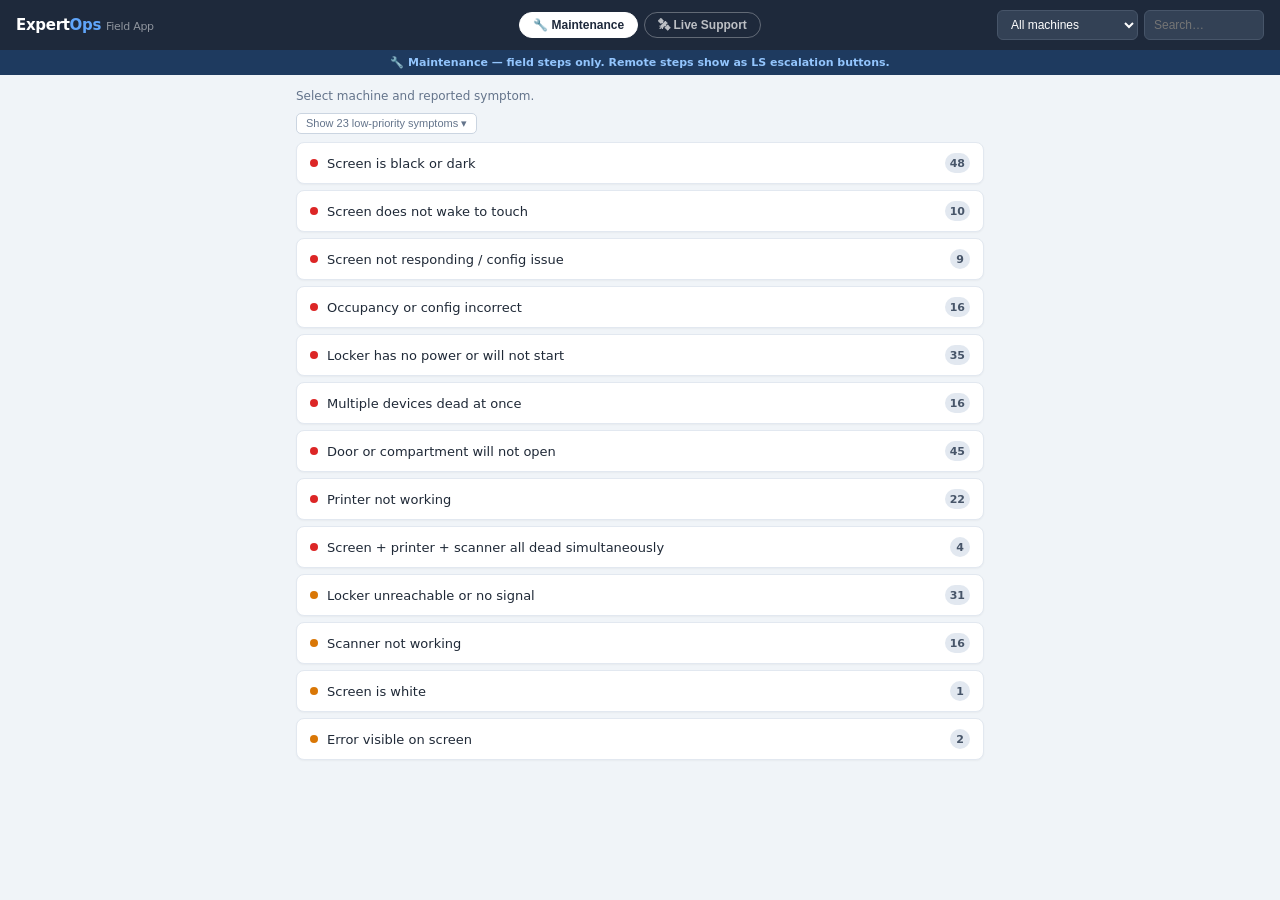
==== commit bffa8dfb: "Add files via upload" ====
--- a/field_app.html
+++ b/field_app.html
@@ -200,389 +200,390 @@
 let rows=[],currentObs=null,stepResults={},mode='maint';
 
 const EMBEDDED_DATA=[
-{"Symptom ID":"NEXT-SCR-001","Machine":"NEXT STD Battery","Symptom on Field":"Screen is black or dark","Sub-Issue (Observable / Physical)":"Bootloop / MQTT error — screen black after crash or deployment","Category":"Screen","Observability Level":"Remote","Actions for field":"N/A — resolved remotely by support via BO reboot.","Clear SOP and link":"https://bloqit.atlassian.net/wiki/spaces/Support/pages/528351234","Actions for support":"1_ Check BO: is locker in crash loop or MQTT error state? Attempt remote reboot via BO. If resolved: no dispatch needed. This resolves 34% of all NEXT screen cases.","Clear SOP and link (support)":"https://bloqit.atlassian.net/wiki/spaces/Support/pages/839811080","AI agent":"screen-hardware-agent","Ai context":"bootloop mqtt error next screen black remote reboot","Spare Parts Required":null,"Need to Call LP (TRUE / FALSE)":false,"Time (min)":null,"Volume (cases/yr)":88,"Solve Rate":"98%","Unsolved Rate":"2%","Diagnosis Risk":"HIGH","Data-backed note":"Bootloop/MQTT: 34% of NEXT screen cases. Resolved by remote BO reboot. Support action only — no dispatch.","Observable Symptom":"Screen is black or dark","Clear SOP and link__1":"https://bloqit.atlassian.net/wiki/spaces/Support/pages/839811080"},
-{"Symptom ID":"NEXT-SCR-002-F1","Machine":"NEXT STD Battery","Symptom on Field":"Screen is black or dark","Sub-Issue (Observable / Physical)":"Battery low — screen black, locker not powering","Category":"Battery","Observability Level":"Remote","Actions for field":"1_ Check battery voltage on-site with multimeter.","Clear SOP and link":"https://bloqit.atlassian.net/wiki/spaces/Support/pages/260931706","Actions for support":"2_ Check battery voltage remotely via telemetry. Below 13V = dispatch for battery swap. Carry CB fuse alongside batteries.","Clear SOP and link (support)":"https://bloqit.atlassian.net/wiki/spaces/Support/pages/81952892","AI agent":"power-diagnostics","Ai context":"battery low next screen black voltage","Spare Parts Required":null,"Need to Call LP (TRUE / FALSE)":false,"Time (min)":null,"Volume (cases/yr)":16,"Solve Rate":"84%","Unsolved Rate":"12%","Diagnosis Risk":"MEDIUM","Data-backed note":"Battery: 6% of NEXT screen cases. Check voltage remotely before dispatching.","Observable Symptom":"Screen is black or dark","Clear SOP and link__1":"https://bloqit.atlassian.net/wiki/spaces/Support/pages/81952892"},
-{"Symptom ID":"NEXT-SCR-002-F2","Machine":"NEXT STD Battery","Symptom on Field":"Screen is black or dark","Sub-Issue (Observable / Physical)":"Battery low — screen black, locker not powering","Category":"Battery","Observability Level":"Remote","Actions for field":"2_ Replace batteries if below 13V.","Clear SOP and link":null,"Actions for support":"2_ Check battery voltage remotely via telemetry. Below 13V = dispatch for battery swap. Carry CB fuse alongside batteries.","Clear SOP and link (support)":"https://bloqit.atlassian.net/wiki/spaces/Support/pages/81952892","AI agent":"power-diagnostics","Ai context":"battery low next screen black voltage","Spare Parts Required":"Battery x2, CB fuse (contingency)","Need to Call LP (TRUE / FALSE)":false,"Time (min)":null,"Volume (cases/yr)":16,"Solve Rate":"84%","Unsolved Rate":"12%","Diagnosis Risk":"MEDIUM","Data-backed note":"Battery: 6% of NEXT screen cases. Check voltage remotely before dispatching.","Observable Symptom":"Screen is black or dark","Clear SOP and link__1":"https://bloqit.atlassian.net/wiki/spaces/Support/pages/81952892"},
-{"Symptom ID":"NEXT-SCR-003","Machine":"NEXT STD Battery","Symptom on Field":"Screen is black or dark","Sub-Issue (Observable / Physical)":"Top cover accessibility — pre-dispatch check","Category":"Screen","Observability Level":"Remote","Actions for field":"N/A — support confirms accessibility before dispatch.","Clear SOP and link":null,"Actions for support":"3_ Before dispatching for screen or Mallow: confirm top cover is accessible from LP deployment photos. Do NOT dispatch if top cover inaccessible — 40% of NEXT screen interventions fail for this reason.","Clear SOP and link (support)":"https://bloqit.atlassian.net/wiki/spaces/Support/pages/839811080","AI agent":"screen-hardware-agent","Ai context":"top cover accessible next screen dispatch check","Spare Parts Required":null,"Need to Call LP (TRUE / FALSE)":false,"Time (min)":null,"Volume (cases/yr)":null,"Solve Rate":null,"Unsolved Rate":"40%","Diagnosis Risk":"HIGH","Data-backed note":"40% of NEXT screen interventions unresolved because top cover inaccessible. Confirm with LP before any dispatch.","Observable Symptom":"Screen is black or dark","Clear SOP and link__1":"https://bloqit.atlassian.net/wiki/spaces/Support/pages/839811080"},
-{"Symptom ID":"NEXT-SCR-010-F1","Machine":"NEXT STD Battery","Symptom on Field":"Screen does not wake to touch","Sub-Issue (Observable / Physical)":"Motion sensor / Mallow adapter faulty","Category":"Mallow Adapter","Observability Level":"Field observable","Actions for field":"1_ Check battery health on-site (voltage).","Clear SOP and link":"https://bloqit.atlassian.net/wiki/spaces/Support/pages/329121857","Actions for support":"1_ Bootloop and battery confirmed OK remotely. Screen does not respond to touch. Write WO: Mallow kit + motion sensor. Confirm top cover accessible before dispatch.","Clear SOP and link (support)":"https://bloqit.atlassian.net/wiki/spaces/Support/pages/839811080","AI agent":"screen-hardware-agent","Ai context":"screen no wakeup motion sensor mallow next","Spare Parts Required":"Doesn't apply to spare parts change. For Q0: check power Line 35 — first 2/3 fuses in grey box (battery fuses), then fuses after CB.","Need to Call LP (TRUE / FALSE)":false,"Time (min)":null,"Volume (cases/yr)":27,"Solve Rate":"80%","Unsolved Rate":"20%","Diagnosis Risk":"HIGH","Data-backed note":"No wakeup: Mallow kit is primary fix (7% of NEXT screen cases). Battery check first on-site.","Observable Symptom":"Screen does not wake to touch","Clear SOP and link__1":"https://bloqit.atlassian.net/wiki/spaces/Support/pages/839811080"},
-{"Symptom ID":"NEXT-SCR-010-F2","Machine":"NEXT STD Battery","Symptom on Field":"Screen does not wake to touch","Sub-Issue (Observable / Physical)":"Motion sensor / Mallow adapter faulty","Category":"Mallow Adapter","Observability Level":"Field observable","Actions for field":"2_ Check motion sensor trigger.","Clear SOP and link":null,"Actions for support":"1_ Bootloop and battery confirmed OK remotely. Screen does not respond to touch. Write WO: Mallow kit + motion sensor. Confirm top cover accessible before dispatch.","Clear SOP and link (support)":"https://bloqit.atlassian.net/wiki/spaces/Support/pages/839811080","AI agent":"screen-hardware-agent","Ai context":"screen no wakeup motion sensor mallow next","Spare Parts Required":null,"Need to Call LP (TRUE / FALSE)":false,"Time (min)":null,"Volume (cases/yr)":27,"Solve Rate":"80%","Unsolved Rate":"20%","Diagnosis Risk":"HIGH","Data-backed note":"No wakeup: Mallow kit is primary fix (7% of NEXT screen cases). Battery check first on-site.","Observable Symptom":"Screen does not wake to touch","Clear SOP and link__1":"https://bloqit.atlassian.net/wiki/spaces/Support/pages/839811080"},
-{"Symptom ID":"NEXT-SCR-010-F3","Machine":"NEXT STD Battery","Symptom on Field":"Screen does not wake to touch","Sub-Issue (Observable / Physical)":"Motion sensor / Mallow adapter faulty","Category":"Mallow Adapter","Observability Level":"Field observable","Actions for field":"3_ Replace Mallow adapter if sensor/touch connector faulty.","Clear SOP and link":null,"Actions for support":"1_ Bootloop and battery confirmed OK remotely. Screen does not respond to touch. Write WO: Mallow kit + motion sensor. Confirm top cover accessible before dispatch.","Clear SOP and link (support)":"https://bloqit.atlassian.net/wiki/spaces/Support/pages/839811080","AI agent":"screen-hardware-agent","Ai context":"screen no wakeup motion sensor mallow next","Spare Parts Required":"Mallow adapter kit, motion sensor","Need to Call LP (TRUE / FALSE)":false,"Time (min)":null,"Volume (cases/yr)":27,"Solve Rate":"80%","Unsolved Rate":"20%","Diagnosis Risk":"HIGH","Data-backed note":"No wakeup: Mallow kit is primary fix (7% of NEXT screen cases). Battery check first on-site.","Observable Symptom":"Screen does not wake to touch","Clear SOP and link__1":"https://bloqit.atlassian.net/wiki/spaces/Support/pages/839811080"},
-{"Symptom ID":"NEXT-SCR-011","Machine":"NEXT STD Battery","Symptom on Field":"Screen does not wake to touch","Sub-Issue (Observable / Physical)":"FFC flat band cable behind screen","Category":"Screen","Observability Level":"Field observable","Actions for field":"4_ Check and reseat FFC flat band cable behind screen. Power OFF first. Inspect for tears or loose connectors. Reseat firmly at both ends.","Clear SOP and link":"https://bloqit.atlassian.net/wiki/spaces/Support/pages/523075621","Actions for support":"2_ If Mallow confirmed OK: FFC cable check needed on-site. Write WO: include FFC cable as contingency.","Clear SOP and link (support)":"https://bloqit.atlassian.net/wiki/spaces/Support/pages/839811080","AI agent":"screen-hardware-agent","Ai context":"ffc flat band cable screen next wakeup","Spare Parts Required":"FFC flat band cable (contingency)","Need to Call LP (TRUE / FALSE)":false,"Time (min)":null,"Volume (cases/yr)":null,"Solve Rate":null,"Unsolved Rate":null,"Diagnosis Risk":"HIGH","Data-backed note":"FFC cable found as cause in NEXT screen cases (\"flex cable broken\", \"FFC cable replaced\"). Check before screen replacement.","Observable Symptom":"Screen does not wake to touch","Clear SOP and link__1":"https://bloqit.atlassian.net/wiki/spaces/Support/pages/839811080"},
-{"Symptom ID":"NEXT-SCR-012","Machine":"NEXT STD Battery","Symptom on Field":"Screen does not wake to touch","Sub-Issue (Observable / Physical)":"Screen replacement — after Mallow and FFC confirmed OK","Category":"Screen","Observability Level":"Field observable","Actions for field":"5_ Replace screen if Mallow and FFC both confirmed OK.","Clear SOP and link":"https://bloqit.atlassian.net/wiki/spaces/Support/pages/81887234","Actions for support":"3_ All prior steps confirmed. Write WO: screen replacement. Confirm top cover accessible.","Clear SOP and link (support)":"https://bloqit.atlassian.net/wiki/spaces/Support/pages/839811080","AI agent":"screen-hardware-agent","Ai context":"screen replacement next no wakeup last step","Spare Parts Required":"NEXT display unit","Need to Call LP (TRUE / FALSE)":false,"Time (min)":null,"Volume (cases/yr)":null,"Solve Rate":null,"Unsolved Rate":null,"Diagnosis Risk":"HIGH","Data-backed note":"Screen replacement is last step after Mallow and FFC both confirmed not the cause.","Observable Symptom":"Screen does not wake to touch","Clear SOP and link__1":"https://bloqit.atlassian.net/wiki/spaces/Support/pages/839811080"},
-{"Symptom ID":"NEXT-SCR-020","Machine":"NEXT STD Battery","Symptom on Field":"Screen is black or dark","Sub-Issue (Observable / Physical)":"Light ON, confirmed not bootloop — FFC cable check","Category":"Screen","Observability Level":"Field observable","Actions for field":"1_ Power OFF. Check and reseat FFC flat band cable behind screen. Inspect for tears, loose connectors.","Clear SOP and link":"https://bloqit.atlassian.net/wiki/spaces/Support/pages/523075621","Actions for support":"4_ Bootloop confirmed not the cause, battery OK, light ON. Write WO: FFC cable + screen. Confirm top cover accessible with LP before dispatch.","Clear SOP and link (support)":"https://bloqit.atlassian.net/wiki/spaces/Support/pages/839811080","AI agent":"screen-hardware-agent","Ai context":"screen black light on ffc cable next confirmed not bootloop","Spare Parts Required":"FFC flat band cable, NEXT display unit","Need to Call LP (TRUE / FALSE)":false,"Time (min)":null,"Volume (cases/yr)":null,"Solve Rate":null,"Unsolved Rate":null,"Diagnosis Risk":"HIGH","Data-backed note":"Light ON confirmed: FFC cable check before screen replacement. No HDMI on NEXT.","Observable Symptom":"Screen is black or dark","Clear SOP and link__1":"https://bloqit.atlassian.net/wiki/spaces/Support/pages/839811080"},
-{"Symptom ID":"NEXT-SCR-021","Machine":"NEXT STD Battery","Symptom on Field":"Screen is black or dark","Sub-Issue (Observable / Physical)":"Screen replacement — FFC confirmed OK","Category":"Screen","Observability Level":"Field observable","Actions for field":"2_ Replace screen. Top cover must be accessible.","Clear SOP and link":"https://bloqit.atlassian.net/wiki/spaces/Support/pages/81887234","Actions for support":"5_ FFC confirmed OK. Write WO: screen unit. Reconfirm top cover accessible.","Clear SOP and link (support)":"https://bloqit.atlassian.net/wiki/spaces/Support/pages/839811080","AI agent":"screen-hardware-agent","Ai context":"screen replacement next light on confirmed","Spare Parts Required":"NEXT display unit","Need to Call LP (TRUE / FALSE)":false,"Time (min)":null,"Volume (cases/yr)":null,"Solve Rate":"60%","Unsolved Rate":"40%","Diagnosis Risk":"HIGH","Data-backed note":"Screen replacement only after FFC confirmed. 20% of NEXT screen cases.","Observable Symptom":"Screen is black or dark","Clear SOP and link__1":"https://bloqit.atlassian.net/wiki/spaces/Support/pages/839811080"},
-{"Symptom ID":"NEXT-SCR-022","Machine":"NEXT STD Battery","Symptom on Field":"Screen is black or dark","Sub-Issue (Observable / Physical)":"CPU replacement — screen confirmed not the cause","Category":"Screen","Observability Level":"Field observable","Actions for field":"3_ Replace CPU only if screen replacement confirmed did not resolve issue.","Clear SOP and link":"https://bloqit.atlassian.net/wiki/spaces/Support/pages/81625166","Actions for support":"6_ Screen replacement confirmed failed. Write WO: CPU kit. LS must apply layout config post-replacement.","Clear SOP and link (support)":"https://bloqit.atlassian.net/wiki/spaces/Support/pages/839811080","AI agent":"screen-hardware-agent","Ai context":"cpu replacement next screen confirmed failed","Spare Parts Required":"NEXT CPU kit","Need to Call LP (TRUE / FALSE)":false,"Time (min)":null,"Volume (cases/yr)":null,"Solve Rate":null,"Unsolved Rate":null,"Diagnosis Risk":"HIGH","Data-backed note":"CPU is last resort only. LS must apply door layout config after CPU replacement.","Observable Symptom":"Screen is black or dark","Clear SOP and link__1":"https://bloqit.atlassian.net/wiki/spaces/Support/pages/839811080"},
-{"Symptom ID":"ALL-CFG-001","Machine":"NEXT STD Battery","Symptom on Field":"Screen not responding / config issue","Sub-Issue (Observable / Physical)":"BO layout / config mismatch","Category":"Config","Observability Level":"Remote","Actions for field":"N/A — resolved remotely by LS via BO config fix.","Clear SOP and link":null,"Actions for support":"1_ Check BO layout config: does it match physical layout? Apply correct layout config via BO. This resolves 37% of cases remotely — no dispatch needed.","Clear SOP and link (support)":"https://bloqit.atlassian.net/wiki/x/HgATFQ","AI agent":"control-electronics-agent","Ai context":"screen not responding config layout mismatch bo fix","Spare Parts Required":null,"Need to Call LP (TRUE / FALSE)":false,"Time (min)":null,"Volume (cases/yr)":353,"Solve Rate":"70%","Unsolved Rate":"30%","Diagnosis Risk":"HIGH","Data-backed note":"Config/layout mismatch: 37% of screen-not-responding cases resolved by BO config fix. Always check before dispatching.","Observable Symptom":"Screen not responding / config issue","Clear SOP and link__1":"https://bloqit.atlassian.net/wiki/x/HgATFQ"},
-{"Symptom ID":"ALL-CFG-002","Machine":"NEXT STD Battery","Symptom on Field":"Screen not responding / config issue","Sub-Issue (Observable / Physical)":"FW version mismatch","Category":"Config","Observability Level":"Remote","Actions for field":"N/A — resolved remotely by LS FW update.","Clear SOP and link":null,"Actions for support":"2_ Check FW version against stable version for client. Apply FW update if mismatch. Link: SW master version.","Clear SOP and link (support)":"https://bloqit.atlassian.net/wiki/x/eIFZHg","AI agent":"control-electronics-agent","Ai context":"screen not responding fw version mismatch update","Spare Parts Required":null,"Need to Call LP (TRUE / FALSE)":false,"Time (min)":null,"Volume (cases/yr)":null,"Solve Rate":null,"Unsolved Rate":null,"Diagnosis Risk":"HIGH","Data-backed note":"FW mismatch causes screen not responding. Check FW before any hardware dispatch.","Observable Symptom":"Screen not responding / config issue","Clear SOP and link__1":"https://bloqit.atlassian.net/wiki/x/eIFZHg"},
-{"Symptom ID":"ALL-OCC-001","Machine":"NEXT STD Battery","Symptom on Field":"Occupancy or config incorrect","Sub-Issue (Observable / Physical)":"BO sync / layout config mismatch","Category":"Config","Observability Level":"Remote","Actions for field":"N/A — resolved remotely.","Clear SOP and link":null,"Actions for support":"1_ BO sync: trigger occupancy sync from BO.","Clear SOP and link (support)":"https://bloqit.atlassian.net/wiki/x/HgATFQ","AI agent":"control-electronics-agent","Ai context":"occupancy incorrect bo sync layout config mismatch","Spare Parts Required":null,"Need to Call LP (TRUE / FALSE)":false,"Time (min)":null,"Volume (cases/yr)":353,"Solve Rate":"70%","Unsolved Rate":"30%","Diagnosis Risk":"HIGH","Data-backed note":"70% of occupancy cases resolved by BO sync or layout config correction. Do not escalate to engineering before attempting these.","Observable Symptom":"Occupancy or config incorrect","Clear SOP and link__1":"https://bloqit.atlassian.net/wiki/x/HgATFQ"},
-{"Symptom ID":"ALL-OCC-001-S2","Machine":"NEXT STD Battery","Symptom on Field":"Occupancy or config incorrect","Sub-Issue (Observable / Physical)":"BO sync / layout config mismatch","Category":"Config","Observability Level":"Remote","Actions for field":null,"Clear SOP and link":null,"Actions for support":"2_ Check layout config matches physical.","Clear SOP and link (support)":"https://bloqit.atlassian.net/wiki/x/HgATFQ","AI agent":"control-electronics-agent","Ai context":"occupancy incorrect bo sync layout config mismatch","Spare Parts Required":null,"Need to Call LP (TRUE / FALSE)":false,"Time (min)":null,"Volume (cases/yr)":353,"Solve Rate":"70%","Unsolved Rate":"30%","Diagnosis Risk":"HIGH","Data-backed note":"70% of occupancy cases resolved by BO sync or layout config correction. Do not escalate to engineering before attempting these.","Observable Symptom":"Occupancy or config incorrect","Clear SOP and link__1":"https://bloqit.atlassian.net/wiki/x/HgATFQ"},
-{"Symptom ID":"ALL-OCC-001-S3","Machine":"NEXT STD Battery","Symptom on Field":"Occupancy or config incorrect","Sub-Issue (Observable / Physical)":"BO sync / layout config mismatch","Category":"Config","Observability Level":"Remote","Actions for field":null,"Clear SOP and link":null,"Actions for support":"3_ Apply door mapping correction if mismatch.","Clear SOP and link (support)":"https://bloqit.atlassian.net/wiki/x/HgATFQ","AI agent":"control-electronics-agent","Ai context":"occupancy incorrect bo sync layout config mismatch","Spare Parts Required":null,"Need to Call LP (TRUE / FALSE)":false,"Time (min)":null,"Volume (cases/yr)":353,"Solve Rate":"70%","Unsolved Rate":"30%","Diagnosis Risk":"HIGH","Data-backed note":"70% of occupancy cases resolved by BO sync or layout config correction. Do not escalate to engineering before attempting these.","Observable Symptom":"Occupancy or config incorrect","Clear SOP and link__1":"https://bloqit.atlassian.net/wiki/x/HgATFQ"},
-{"Symptom ID":"ALL-OCC-001-S4","Machine":"NEXT STD Battery","Symptom on Field":"Occupancy or config incorrect","Sub-Issue (Observable / Physical)":"BO sync / layout config mismatch","Category":"Config","Observability Level":"Remote","Actions for field":null,"Clear SOP and link":null,"Actions for support":"4_ Escalate to engineering only if all prior remote steps (BO sync, layout config check, door mapping correction) confirmed and issue persists.","Clear SOP and link (support)":"https://bloqit.atlassian.net/wiki/x/HgATFQ","AI agent":"control-electronics-agent","Ai context":"occupancy incorrect bo sync layout config mismatch","Spare Parts Required":null,"Need to Call LP (TRUE / FALSE)":false,"Time (min)":null,"Volume (cases/yr)":353,"Solve Rate":"70%","Unsolved Rate":"30%","Diagnosis Risk":"HIGH","Data-backed note":"70% of occupancy cases resolved by BO sync or layout config correction. Do not escalate to engineering before attempting these.","Observable Symptom":"Occupancy or config incorrect","Clear SOP and link__1":"https://bloqit.atlassian.net/wiki/x/HgATFQ"},
-{"Symptom ID":"ALL-NET-010","Machine":"NEXT STD Battery","Symptom on Field":"Locker unreachable or no signal","Sub-Issue (Observable / Physical)":"Signal strength check — remote first","Category":"Modem","Observability Level":"Remote","Actions for field":"N/A — LS checks remotely.","Clear SOP and link":null,"Actions for support":"1_ Check signal strength remotely.","Clear SOP and link (support)":"https://bloqit.atlassian.net/wiki/spaces/Support/pages/542179329","AI agent":"connectivity-network-agent","Ai context":"locker unreachable no signal modem antenna remote check","Spare Parts Required":null,"Need to Call LP (TRUE / FALSE)":false,"Time (min)":null,"Volume (cases/yr)":417,"Solve Rate":"85%","Unsolved Rate":"15%","Diagnosis Risk":"MEDIUM","Data-backed note":"Check signal remotely and force best channel before any dispatch. High-gain antenna always alongside modem.","Observable Symptom":"Locker unreachable or no signal","Clear SOP and link__1":"https://bloqit.atlassian.net/wiki/spaces/Support/pages/542179329"},
-{"Symptom ID":"ALL-NET-010-S2","Machine":"NEXT STD Battery","Symptom on Field":"Locker unreachable or no signal","Sub-Issue (Observable / Physical)":"Signal strength check — remote first","Category":"Modem","Observability Level":"Remote","Actions for field":null,"Clear SOP and link":null,"Actions for support":"2_ Force best network channel via maintenance screen.","Clear SOP and link (support)":"https://bloqit.atlassian.net/wiki/spaces/Support/pages/542179329","AI agent":"connectivity-network-agent","Ai context":"locker unreachable no signal modem antenna remote check","Spare Parts Required":null,"Need to Call LP (TRUE / FALSE)":false,"Time (min)":null,"Volume (cases/yr)":417,"Solve Rate":"85%","Unsolved Rate":"15%","Diagnosis Risk":"MEDIUM","Data-backed note":"Check signal remotely and force best channel before any dispatch. High-gain antenna always alongside modem.","Observable Symptom":"Locker unreachable or no signal","Clear SOP and link__1":"https://bloqit.atlassian.net/wiki/spaces/Support/pages/542179329"},
-{"Symptom ID":"ALL-NET-010-S3","Machine":"NEXT STD Battery","Symptom on Field":"Locker unreachable or no signal","Sub-Issue (Observable / Physical)":"Signal strength check — remote first","Category":"Modem","Observability Level":"Remote","Actions for field":null,"Clear SOP and link":null,"Actions for support":"3_ If no improvement: dispatch for antenna then modem.","Clear SOP and link (support)":"https://bloqit.atlassian.net/wiki/spaces/Support/pages/542179329","AI agent":"connectivity-network-agent","Ai context":"locker unreachable no signal modem antenna remote check","Spare Parts Required":null,"Need to Call LP (TRUE / FALSE)":false,"Time (min)":null,"Volume (cases/yr)":417,"Solve Rate":"85%","Unsolved Rate":"15%","Diagnosis Risk":"MEDIUM","Data-backed note":"Check signal remotely and force best channel before any dispatch. High-gain antenna always alongside modem.","Observable Symptom":"Locker unreachable or no signal","Clear SOP and link__1":"https://bloqit.atlassian.net/wiki/spaces/Support/pages/542179329"},
-{"Symptom ID":"ALL-NET-011-F1","Machine":"NEXT STD Battery","Symptom on Field":"Locker unreachable or no signal","Sub-Issue (Observable / Physical)":"Antenna faulty or disconnected","Category":"Modem","Observability Level":"Field observable","Actions for field":"1_ Re-seat antenna first.","Clear SOP and link":"https://bloqit.atlassian.net/wiki/spaces/Support/pages/766345226","Actions for support":"2_ Signal confirmed absent remotely. Write WO: high-gain antenna + modem (contingency). Antenna must always accompany modem.","Clear SOP and link (support)":"https://bloqit.atlassian.net/wiki/spaces/Support/pages/542179329","AI agent":"connectivity-network-agent","Ai context":"antenna faulty modem replacement signal absent","Spare Parts Required":null,"Need to Call LP (TRUE / FALSE)":false,"Time (min)":null,"Volume (cases/yr)":417,"Solve Rate":"85%","Unsolved Rate":"15%","Diagnosis Risk":"MEDIUM","Data-backed note":"Replacing modem does not fix site coverage. Antenna must always accompany modem.","Observable Symptom":"Locker unreachable or no signal","Clear SOP and link__1":"https://bloqit.atlassian.net/wiki/spaces/Support/pages/542179329"},
-{"Symptom ID":"ALL-NET-011-F2","Machine":"NEXT STD Battery","Symptom on Field":"Locker unreachable or no signal","Sub-Issue (Observable / Physical)":"Antenna faulty or disconnected","Category":"Modem","Observability Level":"Field observable","Actions for field":"2_ Replace with high-gain antenna.","Clear SOP and link":null,"Actions for support":"2_ Signal confirmed absent remotely. Write WO: high-gain antenna + modem (contingency). Antenna must always accompany modem.","Clear SOP and link (support)":"https://bloqit.atlassian.net/wiki/spaces/Support/pages/542179329","AI agent":"connectivity-network-agent","Ai context":"antenna faulty modem replacement signal absent","Spare Parts Required":null,"Need to Call LP (TRUE / FALSE)":false,"Time (min)":null,"Volume (cases/yr)":417,"Solve Rate":"85%","Unsolved Rate":"15%","Diagnosis Risk":"MEDIUM","Data-backed note":"Replacing modem does not fix site coverage. Antenna must always accompany modem.","Observable Symptom":"Locker unreachable or no signal","Clear SOP and link__1":"https://bloqit.atlassian.net/wiki/spaces/Support/pages/542179329"},
-{"Symptom ID":"ALL-NET-011-F3","Machine":"NEXT STD Battery","Symptom on Field":"Locker unreachable or no signal","Sub-Issue (Observable / Physical)":"Antenna faulty or disconnected","Category":"Modem","Observability Level":"Field observable","Actions for field":"3_ Replace modem only if antenna does not resolve.","Clear SOP and link":null,"Actions for support":"2_ Signal confirmed absent remotely. Write WO: high-gain antenna + modem (contingency). Antenna must always accompany modem.","Clear SOP and link (support)":"https://bloqit.atlassian.net/wiki/spaces/Support/pages/542179329","AI agent":"connectivity-network-agent","Ai context":"antenna faulty modem replacement signal absent","Spare Parts Required":"High-gain antenna, modem (contingency)","Need to Call LP (TRUE / FALSE)":false,"Time (min)":null,"Volume (cases/yr)":417,"Solve Rate":"85%","Unsolved Rate":"15%","Diagnosis Risk":"MEDIUM","Data-backed note":"Replacing modem does not fix site coverage. Antenna must always accompany modem.","Observable Symptom":"Locker unreachable or no signal","Clear SOP and link__1":"https://bloqit.atlassian.net/wiki/spaces/Support/pages/542179329"},
-{"Symptom ID":"SW-GATE-F1","Machine":"NEXT STD Battery","Symptom on Field":"⚠ MANDATORY PRE-CHECK before any hardware step","Sub-Issue (Observable / Physical)":"SW / FW / FE / BO Config / Layout config check","Category":"Config","Observability Level":"Remote","Actions for field":"GATE: Before touching hardware — confirm with LS:","Clear SOP and link":"https://bloqit.atlassian.net/wiki/x/HgATFQ","Actions for support":"1_ Check FW version vs stable version for client (SW master: https://bloqit.atlassian.net/wiki/x/eIFZHg).","Clear SOP and link (support)":"https://bloqit.atlassian.net/wiki/x/eIFZHg","AI agent":"control-electronics-agent","Ai context":"sw fw config pre-check gate next locker","Spare Parts Required":null,"Need to Call LP (TRUE / FALSE)":false,"Time (min)":null,"Volume (cases/yr)":133,"Solve Rate":"81.20%","Unsolved Rate":"18.80%","Diagnosis Risk":"HIGH","Data-backed note":"Config/FW mismatch resolves 22.6% of NEXT cases remotely. ALWAYS check before hardware dispatch.","Observable Symptom":"SW / FW / Config pre-check (mandatory)","Clear SOP and link__1":"https://bloqit.atlassian.net/wiki/x/eIFZHg"},
-{"Symptom ID":"SW-GATE-F2","Machine":"NEXT STD Battery","Symptom on Field":"⚠ MANDATORY PRE-CHECK before any hardware step","Sub-Issue (Observable / Physical)":"SW / FW / FE / BO Config / Layout config check","Category":"Config","Observability Level":"Remote","Actions for field":"1_ FW version correct for this client?","Clear SOP and link":null,"Actions for support":null,"Clear SOP and link (support)":"https://bloqit.atlassian.net/wiki/x/eIFZHg","AI agent":"control-electronics-agent","Ai context":"sw fw config pre-check gate next locker","Spare Parts Required":null,"Need to Call LP (TRUE / FALSE)":false,"Time (min)":null,"Volume (cases/yr)":133,"Solve Rate":"81.20%","Unsolved Rate":"18.80%","Diagnosis Risk":"HIGH","Data-backed note":"Config/FW mismatch resolves 22.6% of NEXT cases remotely. ALWAYS check before hardware dispatch.","Observable Symptom":"SW / FW / Config pre-check (mandatory)","Clear SOP and link__1":"https://bloqit.atlassian.net/wiki/x/eIFZHg"},
-{"Symptom ID":"SW-GATE-F3","Machine":"NEXT STD Battery","Symptom on Field":"⚠ MANDATORY PRE-CHECK before any hardware step","Sub-Issue (Observable / Physical)":"SW / FW / FE / BO Config / Layout config check","Category":"Config","Observability Level":"Remote","Actions for field":"2_ FE version correct?","Clear SOP and link":null,"Actions for support":null,"Clear SOP and link (support)":"https://bloqit.atlassian.net/wiki/x/eIFZHg","AI agent":"control-electronics-agent","Ai context":"sw fw config pre-check gate next locker","Spare Parts Required":null,"Need to Call LP (TRUE / FALSE)":false,"Time (min)":null,"Volume (cases/yr)":133,"Solve Rate":"81.20%","Unsolved Rate":"18.80%","Diagnosis Risk":"HIGH","Data-backed note":"Config/FW mismatch resolves 22.6% of NEXT cases remotely. ALWAYS check before hardware dispatch.","Observable Symptom":"SW / FW / Config pre-check (mandatory)","Clear SOP and link__1":"https://bloqit.atlassian.net/wiki/x/eIFZHg"},
-{"Symptom ID":"SW-GATE-F4","Machine":"NEXT STD Battery","Symptom on Field":"⚠ MANDATORY PRE-CHECK before any hardware step","Sub-Issue (Observable / Physical)":"SW / FW / FE / BO Config / Layout config check","Category":"Config","Observability Level":"Remote","Actions for field":"3_ BO config and layout config applied?","Clear SOP and link":null,"Actions for support":null,"Clear SOP and link (support)":"https://bloqit.atlassian.net/wiki/x/eIFZHg","AI agent":"control-electronics-agent","Ai context":"sw fw config pre-check gate next locker","Spare Parts Required":null,"Need to Call LP (TRUE / FALSE)":false,"Time (min)":null,"Volume (cases/yr)":133,"Solve Rate":"81.20%","Unsolved Rate":"18.80%","Diagnosis Risk":"HIGH","Data-backed note":"Config/FW mismatch resolves 22.6% of NEXT cases remotely. ALWAYS check before hardware dispatch.","Observable Symptom":"SW / FW / Config pre-check (mandatory)","Clear SOP and link__1":"https://bloqit.atlassian.net/wiki/x/eIFZHg"},
-{"Symptom ID":"SW-GATE-F5","Machine":"NEXT STD Battery","Symptom on Field":"⚠ MANDATORY PRE-CHECK before any hardware step","Sub-Issue (Observable / Physical)":"SW / FW / FE / BO Config / Layout config check","Category":"Config","Observability Level":"Remote","Actions for field":"4_ Door mapping matches physical layout?","Clear SOP and link":null,"Actions for support":null,"Clear SOP and link (support)":"https://bloqit.atlassian.net/wiki/x/eIFZHg","AI agent":"control-electronics-agent","Ai context":"sw fw config pre-check gate next locker","Spare Parts Required":null,"Need to Call LP (TRUE / FALSE)":false,"Time (min)":null,"Volume (cases/yr)":133,"Solve Rate":"81.20%","Unsolved Rate":"18.80%","Diagnosis Risk":"HIGH","Data-backed note":"Config/FW mismatch resolves 22.6% of NEXT cases remotely. ALWAYS check before hardware dispatch.","Observable Symptom":"SW / FW / Config pre-check (mandatory)","Clear SOP and link__1":"https://bloqit.atlassian.net/wiki/x/eIFZHg"},
-{"Symptom ID":"SW-GATE-S2","Machine":"NEXT STD Battery","Symptom on Field":"⚠ MANDATORY PRE-CHECK before any hardware step","Sub-Issue (Observable / Physical)":"SW / FW / FE / BO Config / Layout config check","Category":"Config","Observability Level":"Remote","Actions for field":null,"Clear SOP and link":null,"Actions for support":"2_ Confirm FE version.","Clear SOP and link (support)":"https://bloqit.atlassian.net/wiki/x/eIFZHg","AI agent":"control-electronics-agent","Ai context":"sw fw config pre-check gate next locker","Spare Parts Required":null,"Need to Call LP (TRUE / FALSE)":false,"Time (min)":null,"Volume (cases/yr)":133,"Solve Rate":"81.20%","Unsolved Rate":"18.80%","Diagnosis Risk":"HIGH","Data-backed note":"Config/FW mismatch resolves 22.6% of NEXT cases remotely. ALWAYS check before hardware dispatch.","Observable Symptom":"SW / FW / Config pre-check (mandatory)","Clear SOP and link__1":"https://bloqit.atlassian.net/wiki/x/eIFZHg"},
-{"Symptom ID":"SW-GATE-S3","Machine":"NEXT STD Battery","Symptom on Field":"⚠ MANDATORY PRE-CHECK before any hardware step","Sub-Issue (Observable / Physical)":"SW / FW / FE / BO Config / Layout config check","Category":"Config","Observability Level":"Remote","Actions for field":null,"Clear SOP and link":null,"Actions for support":"3_ Confirm BO config + layout config applied.","Clear SOP and link (support)":"https://bloqit.atlassian.net/wiki/x/eIFZHg","AI agent":"control-electronics-agent","Ai context":"sw fw config pre-check gate next locker","Spare Parts Required":null,"Need to Call LP (TRUE / FALSE)":false,"Time (min)":null,"Volume (cases/yr)":133,"Solve Rate":"81.20%","Unsolved Rate":"18.80%","Diagnosis Risk":"HIGH","Data-backed note":"Config/FW mismatch resolves 22.6% of NEXT cases remotely. ALWAYS check before hardware dispatch.","Observable Symptom":"SW / FW / Config pre-check (mandatory)","Clear SOP and link__1":"https://bloqit.atlassian.net/wiki/x/eIFZHg"},
-{"Symptom ID":"SW-GATE-S4","Machine":"NEXT STD Battery","Symptom on Field":"⚠ MANDATORY PRE-CHECK before any hardware step","Sub-Issue (Observable / Physical)":"SW / FW / FE / BO Config / Layout config check","Category":"Config","Observability Level":"Remote","Actions for field":null,"Clear SOP and link":null,"Actions for support":"4_ Confirm door mapping. If any mismatch: fix remotely before dispatching.","Clear SOP and link (support)":"https://bloqit.atlassian.net/wiki/x/eIFZHg","AI agent":"control-electronics-agent","Ai context":"sw fw config pre-check gate next locker","Spare Parts Required":null,"Need to Call LP (TRUE / FALSE)":false,"Time (min)":null,"Volume (cases/yr)":133,"Solve Rate":"81.20%","Unsolved Rate":"18.80%","Diagnosis Risk":"HIGH","Data-backed note":"Config/FW mismatch resolves 22.6% of NEXT cases remotely. ALWAYS check before hardware dispatch.","Observable Symptom":"SW / FW / Config pre-check (mandatory)","Clear SOP and link__1":"https://bloqit.atlassian.net/wiki/x/eIFZHg"},
-{"Symptom ID":"NEXT-BAT-001","Machine":"NEXT STD Battery","Symptom on Field":"Locker not powering / battery alert","Sub-Issue (Observable / Physical)":"Battery voltage low — measure first","Category":"Battery","Observability Level":"Remote","Actions for field":"N/A — LS checks voltage remotely","Clear SOP and link":null,"Actions for support":"1_ Check battery voltage remotely. Below 13V = replace. Also check if Kerong alert accompanying — battery alert often masks Kerong fault.","Clear SOP and link (support)":"https://bloqit.atlassian.net/wiki/spaces/Support/pages/81952892","AI agent":"power-diagnostics","Ai context":"battery voltage low next locker","Spare Parts Required":null,"Need to Call LP (TRUE / FALSE)":false,"Time (min)":null,"Volume (cases/yr)":1297,"Solve Rate":"84.40%","Unsolved Rate":"12%","Diagnosis Risk":"HIGH","Data-backed note":"12% of battery swaps fail because CB fuse was the actual cause. Always carry CB fuse alongside batteries.","Observable Symptom":"Locker has no power or will not start","Clear SOP and link__1":"https://bloqit.atlassian.net/wiki/spaces/Support/pages/81952892"},
-{"Symptom ID":"NEXT-BAT-002-F1","Machine":"NEXT STD Battery","Symptom on Field":"Battery swap done — locker still not powering","Sub-Issue (Observable / Physical)":"CB fuse failure on carrier board","Category":"ECU/CB/MB","Observability Level":"Field observable","Actions for field":"1_ Check CB fuse on carrier board (F8 priority). Also verify ON/OFF switch on the CB.","Clear SOP and link":"https://bloqit.atlassian.net/wiki/spaces/Support/pages/873955329","Actions for support":"2_ Battery swapped, still not powering. CB fuse check mandatory before any ECU order. Write WO: CB fuses. CB fuse = 5EUR vs ECU = 800EUR.","Clear SOP and link (support)":"https://bloqit.atlassian.net/wiki/spaces/Support/pages/757072113","AI agent":"power-diagnostics","Ai context":"cb fuse failure next battery swap failed","Spare Parts Required":null,"Need to Call LP (TRUE / FALSE)":false,"Time (min)":null,"Volume (cases/yr)":null,"Solve Rate":null,"Unsolved Rate":null,"Diagnosis Risk":"HIGH","Data-backed note":"CB fuse absent from all SOPs until recently. 200+ cases/yr of ECU ordered instead of 5EUR fuse.","Observable Symptom":"Locker has no power or will not start","Clear SOP and link__1":"https://bloqit.atlassian.net/wiki/spaces/Support/pages/757072113"},
-{"Symptom ID":"NEXT-BAT-002-F2","Machine":"NEXT STD Battery","Symptom on Field":"Battery swap done — locker still not powering","Sub-Issue (Observable / Physical)":"CB fuse failure on carrier board","Category":"ECU/CB/MB","Observability Level":"Field observable","Actions for field":"2_ Test with multimeter for continuity.","Clear SOP and link":null,"Actions for support":"2_ Battery swapped, still not powering. CB fuse check mandatory before any ECU order. Write WO: CB fuses. CB fuse = 5EUR vs ECU = 800EUR.","Clear SOP and link (support)":"https://bloqit.atlassian.net/wiki/spaces/Support/pages/757072113","AI agent":"power-diagnostics","Ai context":"cb fuse failure next battery swap failed","Spare Parts Required":null,"Need to Call LP (TRUE / FALSE)":false,"Time (min)":null,"Volume (cases/yr)":null,"Solve Rate":null,"Unsolved Rate":null,"Diagnosis Risk":"HIGH","Data-backed note":"CB fuse absent from all SOPs until recently. 200+ cases/yr of ECU ordered instead of 5EUR fuse.","Observable Symptom":"Locker has no power or will not start","Clear SOP and link__1":"https://bloqit.atlassian.net/wiki/spaces/Support/pages/757072113"},
-{"Symptom ID":"NEXT-BAT-002-F3","Machine":"NEXT STD Battery","Symptom on Field":"Battery swap done — locker still not powering","Sub-Issue (Observable / Physical)":"CB fuse failure on carrier board","Category":"ECU/CB/MB","Observability Level":"Field observable","Actions for field":"3_ Replace blown fuse (correct rating: 10A pos 1,3,6,7 / 2.5A pos 2,4,5,8).","Clear SOP and link":null,"Actions for support":"2_ Battery swapped, still not powering. CB fuse check mandatory before any ECU order. Write WO: CB fuses. CB fuse = 5EUR vs ECU = 800EUR.","Clear SOP and link (support)":"https://bloqit.atlassian.net/wiki/spaces/Support/pages/757072113","AI agent":"power-diagnostics","Ai context":"cb fuse failure next battery swap failed","Spare Parts Required":null,"Need to Call LP (TRUE / FALSE)":false,"Time (min)":null,"Volume (cases/yr)":null,"Solve Rate":null,"Unsolved Rate":null,"Diagnosis Risk":"HIGH","Data-backed note":"CB fuse absent from all SOPs until recently. 200+ cases/yr of ECU ordered instead of 5EUR fuse.","Observable Symptom":"Locker has no power or will not start","Clear SOP and link__1":"https://bloqit.atlassian.net/wiki/spaces/Support/pages/757072113"},
-{"Symptom ID":"NEXT-BAT-003-F1","Machine":"NEXT STD Battery","Symptom on Field":"CB fuse confirmed OK — carrier board or ECU fault","Sub-Issue (Observable / Physical)":"Carrier board or ECU failure","Category":"ECU/CB/MB","Observability Level":"Field observable","Actions for field":"1_ Replace carrier board.","Clear SOP and link":"https://bloqit.atlassian.net/wiki/x/WICCL","Actions for support":"3_ Fuse OK, voltage OK, batteries OK. Write WO: carrier board kit. LS must apply config post-replacement.","Clear SOP and link (support)":"https://bloqit.atlassian.net/wiki/spaces/Support/pages/674725889","AI agent":"control-electronics-agent","Ai context":"carrier board ecu failure next battery","Spare Parts Required":null,"Need to Call LP (TRUE / FALSE)":false,"Time (min)":null,"Volume (cases/yr)":null,"Solve Rate":"54%","Unsolved Rate":"43%","Diagnosis Risk":"HIGH","Data-backed note":"Carrier board: 58 NEXT replacements vs 2 V4 (AT data). LS must apply layout config after replacement.","Observable Symptom":"Locker has no power or will not start","Clear SOP and link__1":"https://bloqit.atlassian.net/wiki/spaces/Support/pages/674725889"},
-{"Symptom ID":"NEXT-BAT-003-F2","Machine":"NEXT STD Battery","Symptom on Field":"CB fuse confirmed OK — carrier board or ECU fault","Sub-Issue (Observable / Physical)":"Carrier board or ECU failure","Category":"ECU/CB/MB","Observability Level":"Field observable","Actions for field":"2_ If carrier board replaced and still failing: replace ECU.","Clear SOP and link":null,"Actions for support":"3_ Fuse OK, voltage OK, batteries OK. Write WO: carrier board kit. LS must apply config post-replacement.","Clear SOP and link (support)":"https://bloqit.atlassian.net/wiki/spaces/Support/pages/674725889","AI agent":"control-electronics-agent","Ai context":"carrier board ecu failure next battery","Spare Parts Required":null,"Need to Call LP (TRUE / FALSE)":false,"Time (min)":null,"Volume (cases/yr)":null,"Solve Rate":"54%","Unsolved Rate":"43%","Diagnosis Risk":"HIGH","Data-backed note":"Carrier board: 58 NEXT replacements vs 2 V4 (AT data). LS must apply layout config after replacement.","Observable Symptom":"Locker has no power or will not start","Clear SOP and link__1":"https://bloqit.atlassian.net/wiki/spaces/Support/pages/674725889"},
-{"Symptom ID":"NEXT-BAT-003-F3","Machine":"NEXT STD Battery","Symptom on Field":"CB fuse confirmed OK — carrier board or ECU fault","Sub-Issue (Observable / Physical)":"Carrier board or ECU failure","Category":"ECU/CB/MB","Observability Level":"Field observable","Actions for field":"3_ Apply config on the BO via LS after any ECU/carrier replacement.","Clear SOP and link":null,"Actions for support":"3_ Fuse OK, voltage OK, batteries OK. Write WO: carrier board kit. LS must apply config post-replacement.","Clear SOP and link (support)":"https://bloqit.atlassian.net/wiki/spaces/Support/pages/674725889","AI agent":"control-electronics-agent","Ai context":"carrier board ecu failure next battery","Spare Parts Required":"Carrier board, ECU kit","Need to Call LP (TRUE / FALSE)":false,"Time (min)":null,"Volume (cases/yr)":null,"Solve Rate":"54%","Unsolved Rate":"43%","Diagnosis Risk":"HIGH","Data-backed note":"Carrier board: 58 NEXT replacements vs 2 V4 (AT data). LS must apply layout config after replacement.","Observable Symptom":"Locker has no power or will not start","Clear SOP and link__1":"https://bloqit.atlassian.net/wiki/spaces/Support/pages/674725889"},
-{"Symptom ID":"PHYS-ECU-002-F1","Machine":"NEXT STD Battery","Symptom on Field":"ECU needs replacement (NEXT)","Sub-Issue (Observable / Physical)":"NEXT ECU / carrier board replacement","Category":"ECU/CB/MB","Observability Level":"Field observable","Actions for field":"1_ Check CB fuse first.","Clear SOP and link":"https://bloqit.atlassian.net/wiki/spaces/Support/pages/674725889","Actions for support":"Only dispatch after CB fuse confirmed OK. Write WO: carrier board kit. LS must apply config post-replacement.","Clear SOP and link (support)":"https://bloqit.atlassian.net/wiki/spaces/Support/pages/746750040","AI agent":"control-electronics-agent","Ai context":"ecu carrier board replacement next","Spare Parts Required":null,"Need to Call LP (TRUE / FALSE)":false,"Time (min)":90,"Volume (cases/yr)":null,"Solve Rate":"54.10%","Unsolved Rate":"43.20%","Diagnosis Risk":"HIGH","Data-backed note":"CB fuse check is mandatory before dispatching for carrier board. 43% unsolved = fuse was the actual cause.","Observable Symptom":"Locker has no power or will not start","Clear SOP and link__1":"https://bloqit.atlassian.net/wiki/spaces/Support/pages/746750040"},
-{"Symptom ID":"PHYS-ECU-002-F2","Machine":"NEXT STD Battery","Symptom on Field":"ECU needs replacement (NEXT)","Sub-Issue (Observable / Physical)":"NEXT ECU / carrier board replacement","Category":"ECU/CB/MB","Observability Level":"Field observable","Actions for field":"2_ If fuse OK: replace carrier board.","Clear SOP and link":null,"Actions for support":"Only dispatch after CB fuse confirmed OK. Write WO: carrier board kit. LS must apply config post-replacement.","Clear SOP and link (support)":"https://bloqit.atlassian.net/wiki/spaces/Support/pages/746750040","AI agent":"control-electronics-agent","Ai context":"ecu carrier board replacement next","Spare Parts Required":null,"Need to Call LP (TRUE / FALSE)":false,"Time (min)":90,"Volume (cases/yr)":null,"Solve Rate":"54.10%","Unsolved Rate":"43.20%","Diagnosis Risk":"HIGH","Data-backed note":"CB fuse check is mandatory before dispatching for carrier board. 43% unsolved = fuse was the actual cause.","Observable Symptom":"Locker has no power or will not start","Clear SOP and link__1":"https://bloqit.atlassian.net/wiki/spaces/Support/pages/746750040"},
-{"Symptom ID":"PHYS-ECU-002-F3","Machine":"NEXT STD Battery","Symptom on Field":"ECU needs replacement (NEXT)","Sub-Issue (Observable / Physical)":"NEXT ECU / carrier board replacement","Category":"ECU/CB/MB","Observability Level":"Field observable","Actions for field":"3_ Flash FW after replacement.","Clear SOP and link":null,"Actions for support":"Only dispatch after CB fuse confirmed OK. Write WO: carrier board kit. LS must apply config post-replacement.","Clear SOP and link (support)":"https://bloqit.atlassian.net/wiki/spaces/Support/pages/746750040","AI agent":"control-electronics-agent","Ai context":"ecu carrier board replacement next","Spare Parts Required":null,"Need to Call LP (TRUE / FALSE)":false,"Time (min)":90,"Volume (cases/yr)":null,"Solve Rate":"54.10%","Unsolved Rate":"43.20%","Diagnosis Risk":"HIGH","Data-backed note":"CB fuse check is mandatory before dispatching for carrier board. 43% unsolved = fuse was the actual cause.","Observable Symptom":"Locker has no power or will not start","Clear SOP and link__1":"https://bloqit.atlassian.net/wiki/spaces/Support/pages/746750040"},
-{"Symptom ID":"PHYS-ECU-002-F4","Machine":"NEXT STD Battery","Symptom on Field":"ECU needs replacement (NEXT)","Sub-Issue (Observable / Physical)":"NEXT ECU / carrier board replacement","Category":"ECU/CB/MB","Observability Level":"Field observable","Actions for field":"4_ Apply door layout config via LS.","Clear SOP and link":null,"Actions for support":"Only dispatch after CB fuse confirmed OK. Write WO: carrier board kit. LS must apply config post-replacement.","Clear SOP and link (support)":"https://bloqit.atlassian.net/wiki/spaces/Support/pages/746750040","AI agent":"control-electronics-agent","Ai context":"ecu carrier board replacement next","Spare Parts Required":"Carrier board (ECU), FW USB flash","Need to Call LP (TRUE / FALSE)":false,"Time (min)":90,"Volume (cases/yr)":null,"Solve Rate":"54.10%","Unsolved Rate":"43.20%","Diagnosis Risk":"HIGH","Data-backed note":"CB fuse check is mandatory before dispatching for carrier board. 43% unsolved = fuse was the actual cause.","Observable Symptom":"Locker has no power or will not start","Clear SOP and link__1":"https://bloqit.atlassian.net/wiki/spaces/Support/pages/746750040"},
-{"Symptom ID":"PHYS-SCA-001-F1","Machine":"NEXT STD Battery","Symptom on Field":"Scanner needs replacement","Sub-Issue (Observable / Physical)":"QR scanner physical replacement","Category":"Scanner","Observability Level":"Field observable","Actions for field":"0_ Check FW before any hardware changes. 1_ Check USB cable first.","Clear SOP and link":"https://bloqit.atlassian.net/wiki/spaces/Support/pages/103514113","Actions for support":"Check USB detection remotely via lsusb. If not detected: scanner or cable fault. Carry scanner + USB cable.","Clear SOP and link (support)":"https://bloqit.atlassian.net/wiki/spaces/Support/pages/740917249","AI agent":"peripherals-agent","Ai context":"scanner replacement physical","Spare Parts Required":null,"Need to Call LP (TRUE / FALSE)":false,"Time (min)":20,"Volume (cases/yr)":279,"Solve Rate":"70.80%","Unsolved Rate":"29.20%","Diagnosis Risk":"MEDIUM","Data-backed note":"Try USB cable before scanner unit. Reboot first always.","Observable Symptom":"Multiple devices dead at once","Clear SOP and link__1":"https://bloqit.atlassian.net/wiki/spaces/Support/pages/740917249"},
-{"Symptom ID":"PHYS-SCA-001-F2","Machine":"NEXT STD Battery","Symptom on Field":"Scanner needs replacement","Sub-Issue (Observable / Physical)":"QR scanner physical replacement","Category":"Scanner","Observability Level":"Field observable","Actions for field":"2_ If cable OK: replace scanner.","Clear SOP and link":null,"Actions for support":"Check USB detection remotely via lsusb. If not detected: scanner or cable fault. Carry scanner + USB cable.","Clear SOP and link (support)":"https://bloqit.atlassian.net/wiki/spaces/Support/pages/740917249","AI agent":"peripherals-agent","Ai context":"scanner replacement physical","Spare Parts Required":null,"Need to Call LP (TRUE / FALSE)":false,"Time (min)":20,"Volume (cases/yr)":279,"Solve Rate":"70.80%","Unsolved Rate":"29.20%","Diagnosis Risk":"MEDIUM","Data-backed note":"Try USB cable before scanner unit. Reboot first always.","Observable Symptom":"Multiple devices dead at once","Clear SOP and link__1":"https://bloqit.atlassian.net/wiki/spaces/Support/pages/740917249"},
-{"Symptom ID":"PHYS-SCA-001-F3","Machine":"NEXT STD Battery","Symptom on Field":"Scanner needs replacement","Sub-Issue (Observable / Physical)":"QR scanner physical replacement","Category":"Scanner","Observability Level":"Field observable","Actions for field":"3_ Reboot after replacement.","Clear SOP and link":null,"Actions for support":"Check USB detection remotely via lsusb. If not detected: scanner or cable fault. Carry scanner + USB cable.","Clear SOP and link (support)":"https://bloqit.atlassian.net/wiki/spaces/Support/pages/740917249","AI agent":"peripherals-agent","Ai context":"scanner replacement physical","Spare Parts Required":null,"Need to Call LP (TRUE / FALSE)":false,"Time (min)":20,"Volume (cases/yr)":279,"Solve Rate":"70.80%","Unsolved Rate":"29.20%","Diagnosis Risk":"MEDIUM","Data-backed note":"Try USB cable before scanner unit. Reboot first always.","Observable Symptom":"Multiple devices dead at once","Clear SOP and link__1":"https://bloqit.atlassian.net/wiki/spaces/Support/pages/740917249"},
-{"Symptom ID":"PHYS-SCA-001-F4","Machine":"NEXT STD Battery","Symptom on Field":"Scanner needs replacement","Sub-Issue (Observable / Physical)":"QR scanner physical replacement","Category":"Scanner","Observability Level":"Field observable","Actions for field":"4_ Test scan.","Clear SOP and link":null,"Actions for support":"Check USB detection remotely via lsusb. If not detected: scanner or cable fault. Carry scanner + USB cable.","Clear SOP and link (support)":"https://bloqit.atlassian.net/wiki/spaces/Support/pages/740917249","AI agent":"peripherals-agent","Ai context":"scanner replacement physical","Spare Parts Required":"QR scanner, USB cable","Need to Call LP (TRUE / FALSE)":false,"Time (min)":20,"Volume (cases/yr)":279,"Solve Rate":"70.80%","Unsolved Rate":"29.20%","Diagnosis Risk":"MEDIUM","Data-backed note":"Try USB cable before scanner unit. Reboot first always.","Observable Symptom":"Multiple devices dead at once","Clear SOP and link__1":"https://bloqit.atlassian.net/wiki/spaces/Support/pages/740917249"},
-{"Symptom ID":"PHYS-IS-001-F1","Machine":"NEXT STD Battery","Symptom on Field":"Intrusion sensor needs replacement","Sub-Issue (Observable / Physical)":"NEXT intrusion sensor replacement","Category":"ECU/CB/MB","Observability Level":"Field observable","Actions for field":"1_ Replace intrusion sensor.","Clear SOP and link":"https://bloqit.atlassian.net/wiki/spaces/Support/pages/260931756","Actions for support":"Confirm intrusion sensor alert is genuine via BO. Write WO: carry intrusion sensor.","Clear SOP and link (support)":null,"AI agent":"locker-troubleshooting","Ai context":"intrusion sensor replacement next","Spare Parts Required":null,"Need to Call LP (TRUE / FALSE)":false,"Time (min)":20,"Volume (cases/yr)":null,"Solve Rate":null,"Unsolved Rate":null,"Diagnosis Risk":"LOW","Data-backed note":"NEXT-only component.","Observable Symptom":null,"Clear SOP and link__1":null},
-{"Symptom ID":"PHYS-IS-001-F2","Machine":"NEXT STD Battery","Symptom on Field":"Intrusion sensor needs replacement","Sub-Issue (Observable / Physical)":"NEXT intrusion sensor replacement","Category":"ECU/CB/MB","Observability Level":"Field observable","Actions for field":"2_ Test sensor trigger via maintenance screen.","Clear SOP and link":null,"Actions for support":"Confirm intrusion sensor alert is genuine via BO. Write WO: carry intrusion sensor.","Clear SOP and link (support)":null,"AI agent":"locker-troubleshooting","Ai context":"intrusion sensor replacement next","Spare Parts Required":"Intrusion sensor","Need to Call LP (TRUE / FALSE)":false,"Time (min)":20,"Volume (cases/yr)":null,"Solve Rate":null,"Unsolved Rate":null,"Diagnosis Risk":"LOW","Data-backed note":"NEXT-only component.","Observable Symptom":null,"Clear SOP and link__1":null},
-{"Symptom ID":"PHYS-BA-001-F1","Machine":"NEXT STD Battery","Symptom on Field":"Battery needs replacement (physical swap)","Sub-Issue (Observable / Physical)":"NEXT battery physical installation","Category":"Battery","Observability Level":"Field observable","Actions for field":"1_ Measure voltage before swap.","Clear SOP and link":"https://bloqit.atlassian.net/wiki/spaces/Support/pages/260931706","Actions for support":"Confirm voltage below 13V remotely before dispatching. Write WO: NEXT Battery x2 + multimeter. Include CB fuse as contingency.","Clear SOP and link (support)":"https://bloqit.atlassian.net/wiki/spaces/Support/pages/81952892","AI agent":"power-diagnostics","Ai context":"battery swap next physical","Spare Parts Required":null,"Need to Call LP (TRUE / FALSE)":false,"Time (min)":30,"Volume (cases/yr)":1297,"Solve Rate":"84.40%","Unsolved Rate":"12%","Diagnosis Risk":"MEDIUM","Data-backed note":"Always carry CB fuse alongside batteries. 12% of swaps fail because CB fuse was the actual cause.","Observable Symptom":"Locker has no power or will not start","Clear SOP and link__1":"https://bloqit.atlassian.net/wiki/spaces/Support/pages/81952892"},
-{"Symptom ID":"PHYS-BA-001-F2","Machine":"NEXT STD Battery","Symptom on Field":"Battery needs replacement (physical swap)","Sub-Issue (Observable / Physical)":"NEXT battery physical installation","Category":"Battery","Observability Level":"Field observable","Actions for field":"2_ Swap BOTH batteries simultaneously.","Clear SOP and link":null,"Actions for support":"Confirm voltage below 13V remotely before dispatching. Write WO: NEXT Battery x2 + multimeter. Include CB fuse as contingency.","Clear SOP and link (support)":"https://bloqit.atlassian.net/wiki/spaces/Support/pages/81952892","AI agent":"power-diagnostics","Ai context":"battery swap next physical","Spare Parts Required":null,"Need to Call LP (TRUE / FALSE)":false,"Time (min)":30,"Volume (cases/yr)":1297,"Solve Rate":"84.40%","Unsolved Rate":"12%","Diagnosis Risk":"MEDIUM","Data-backed note":"Always carry CB fuse alongside batteries. 12% of swaps fail because CB fuse was the actual cause.","Observable Symptom":"Locker has no power or will not start","Clear SOP and link__1":"https://bloqit.atlassian.net/wiki/spaces/Support/pages/81952892"},
-{"Symptom ID":"PHYS-BA-001-F3","Machine":"NEXT STD Battery","Symptom on Field":"Battery needs replacement (physical swap)","Sub-Issue (Observable / Physical)":"NEXT battery physical installation","Category":"Battery","Observability Level":"Field observable","Actions for field":"3_ Confirm voltage post-swap.","Clear SOP and link":null,"Actions for support":"Confirm voltage below 13V remotely before dispatching. Write WO: NEXT Battery x2 + multimeter. Include CB fuse as contingency.","Clear SOP and link (support)":"https://bloqit.atlassian.net/wiki/spaces/Support/pages/81952892","AI agent":"power-diagnostics","Ai context":"battery swap next physical","Spare Parts Required":null,"Need to Call LP (TRUE / FALSE)":false,"Time (min)":30,"Volume (cases/yr)":1297,"Solve Rate":"84.40%","Unsolved Rate":"12%","Diagnosis Risk":"MEDIUM","Data-backed note":"Always carry CB fuse alongside batteries. 12% of swaps fail because CB fuse was the actual cause.","Observable Symptom":"Locker has no power or will not start","Clear SOP and link__1":"https://bloqit.atlassian.net/wiki/spaces/Support/pages/81952892"},
-{"Symptom ID":"PHYS-BA-001-F4","Machine":"NEXT STD Battery","Symptom on Field":"Battery needs replacement (physical swap)","Sub-Issue (Observable / Physical)":"NEXT battery physical installation","Category":"Battery","Observability Level":"Field observable","Actions for field":"4_ Check CB fuse if locker still not powering after swap.","Clear SOP and link":null,"Actions for support":"Confirm voltage below 13V remotely before dispatching. Write WO: NEXT Battery x2 + multimeter. Include CB fuse as contingency.","Clear SOP and link (support)":"https://bloqit.atlassian.net/wiki/spaces/Support/pages/81952892","AI agent":"power-diagnostics","Ai context":"battery swap next physical","Spare Parts Required":"NEXT STD Battery x2, multimeter, CB fuse (contingency)","Need to Call LP (TRUE / FALSE)":false,"Time (min)":30,"Volume (cases/yr)":1297,"Solve Rate":"84.40%","Unsolved Rate":"12%","Diagnosis Risk":"MEDIUM","Data-backed note":"Always carry CB fuse alongside batteries. 12% of swaps fail because CB fuse was the actual cause.","Observable Symptom":"Locker has no power or will not start","Clear SOP and link__1":"https://bloqit.atlassian.net/wiki/spaces/Support/pages/81952892"},
-{"Symptom ID":"S-001","Machine":"NEXT STD Battery","Symptom on Field":"Animal infestation","Sub-Issue (Observable / Physical)":"Signs of animals","Category":"Locker","Observability Level":"Field observable","Actions for field":"1_ Remove batteries","Clear SOP and link":"https://bloqit.atlassian.net/wiki/spaces/Support/pages/260931706/NEXT+Battery+Installation+Guide","Actions for support":"Assess locker state for animal infestation","Clear SOP and link (support)":null,"AI agent":"locker-troubleshooting","Ai context":"animal infestation locker wiring damage","Spare Parts Required":"Batteries","Need to Call LP (TRUE / FALSE)":false,"Time (min)":null,"Volume (cases/yr)":null,"Solve Rate":null,"Unsolved Rate":null,"Diagnosis Risk":null,"Data-backed note":null,"Observable Symptom":"Animal infestation","Clear SOP and link__1":null},
-{"Symptom ID":"S-001","Machine":"NEXT STD Battery","Symptom on Field":"Animal infestation","Sub-Issue (Observable / Physical)":"Signs of animals","Category":"Locker","Observability Level":"Field observable","Actions for field":"2_Secure wiring","Clear SOP and link":null,"Actions for support":"Assess locker state for animal infestation","Clear SOP and link (support)":null,"AI agent":"locker-troubleshooting","Ai context":"animal infestation locker wiring damage","Spare Parts Required":"Wiring","Need to Call LP (TRUE / FALSE)":false,"Time (min)":null,"Volume (cases/yr)":null,"Solve Rate":null,"Unsolved Rate":null,"Diagnosis Risk":null,"Data-backed note":null,"Observable Symptom":"Animal infestation","Clear SOP and link__1":null},
-{"Symptom ID":"S-001","Machine":"NEXT STD Grid","Symptom on Field":"Animal infestation","Sub-Issue (Observable / Physical)":"Signs of animals","Category":"Locker","Observability Level":"Field observable","Actions for field":"1_ Remove batteries","Clear SOP and link":"https://bloqit.atlassian.net/wiki/spaces/Support/pages/260931706/NEXT+Battery+Installation+Guide","Actions for support":"Assess locker state for animal infestation","Clear SOP and link (support)":null,"AI agent":"locker-troubleshooting","Ai context":"animal infestation locker wiring damage","Spare Parts Required":"Batteries","Need to Call LP (TRUE / FALSE)":false,"Time (min)":null,"Volume (cases/yr)":null,"Solve Rate":null,"Unsolved Rate":null,"Diagnosis Risk":null,"Data-backed note":null,"Observable Symptom":"Animal infestation","Clear SOP and link__1":null},
-{"Symptom ID":"S-001","Machine":"NEXT STD Grid","Symptom on Field":"Animal infestation","Sub-Issue (Observable / Physical)":"Signs of animals","Category":"Locker","Observability Level":"Field observable","Actions for field":"2_Secure wiring","Clear SOP and link":null,"Actions for support":"Assess locker state for animal infestation","Clear SOP and link (support)":null,"AI agent":"locker-troubleshooting","Ai context":"animal infestation locker wiring damage","Spare Parts Required":"Wiring","Need to Call LP (TRUE / FALSE)":false,"Time (min)":null,"Volume (cases/yr)":null,"Solve Rate":null,"Unsolved Rate":null,"Diagnosis Risk":null,"Data-backed note":null,"Observable Symptom":"Animal infestation","Clear SOP and link__1":null},
-{"Symptom ID":"S-001","Machine":"V-Locker","Symptom on Field":"Animal infestation","Sub-Issue (Observable / Physical)":"Signs of animals","Category":"Locker","Observability Level":"Field observable","Actions for field":"1_ Remove batteries","Clear SOP and link":"https://bloqit.atlassian.net/wiki/spaces/Support/pages/260931706/NEXT+Battery+Installation+Guide","Actions for support":"Assess locker state for animal infestation","Clear SOP and link (support)":null,"AI agent":"locker-troubleshooting","Ai context":"animal infestation locker wiring damage","Spare Parts Required":"Batteries","Need to Call LP (TRUE / FALSE)":false,"Time (min)":null,"Volume (cases/yr)":null,"Solve Rate":null,"Unsolved Rate":null,"Diagnosis Risk":null,"Data-backed note":null,"Observable Symptom":"Animal infestation","Clear SOP and link__1":null},
-{"Symptom ID":"S-001","Machine":"V-Locker","Symptom on Field":"Animal infestation","Sub-Issue (Observable / Physical)":"Signs of animals","Category":"Locker","Observability Level":"Field observable","Actions for field":"2_Secure wiring","Clear SOP and link":null,"Actions for support":"Assess locker state for animal infestation","Clear SOP and link (support)":null,"AI agent":"locker-troubleshooting","Ai context":"animal infestation locker wiring damage","Spare Parts Required":"Wiring","Need to Call LP (TRUE / FALSE)":false,"Time (min)":null,"Volume (cases/yr)":null,"Solve Rate":null,"Unsolved Rate":null,"Diagnosis Risk":null,"Data-backed note":null,"Observable Symptom":"Animal infestation","Clear SOP and link__1":null},
-{"Symptom ID":"S-001","Machine":"V4","Symptom on Field":"Animal infestation","Sub-Issue (Observable / Physical)":"Signs of animals","Category":"Locker","Observability Level":"Field observable","Actions for field":"1_ Remove batteries","Clear SOP and link":"https://bloqit.atlassian.net/wiki/spaces/Support/pages/260931706/NEXT+Battery+Installation+Guide","Actions for support":"Assess locker state for animal infestation","Clear SOP and link (support)":null,"AI agent":"locker-troubleshooting","Ai context":"animal infestation locker wiring damage","Spare Parts Required":"Batteries","Need to Call LP (TRUE / FALSE)":false,"Time (min)":null,"Volume (cases/yr)":null,"Solve Rate":null,"Unsolved Rate":null,"Diagnosis Risk":null,"Data-backed note":null,"Observable Symptom":"Animal infestation","Clear SOP and link__1":null},
-{"Symptom ID":"S-001","Machine":"V4","Symptom on Field":"Animal infestation","Sub-Issue (Observable / Physical)":"Signs of animals","Category":"Locker","Observability Level":"Field observable","Actions for field":"2_Secure wiring","Clear SOP and link":null,"Actions for support":"Assess locker state for animal infestation","Clear SOP and link (support)":null,"AI agent":"locker-troubleshooting","Ai context":"animal infestation locker wiring damage","Spare Parts Required":"Wiring","Need to Call LP (TRUE / FALSE)":false,"Time (min)":null,"Volume (cases/yr)":null,"Solve Rate":null,"Unsolved Rate":null,"Diagnosis Risk":null,"Data-backed note":null,"Observable Symptom":"Animal infestation","Clear SOP and link__1":null},
-{"Symptom ID":"S-008","Machine":"NEXT STD Battery","Symptom on Field":"Button damaged","Sub-Issue (Observable / Physical)":"Physically damaged / vandalised","Category":"Wakeup Button","Observability Level":"Field observable","Actions for field":"TBC","Clear SOP and link":null,"Actions for support":"Ask for physical report of the button","Clear SOP and link (support)":null,"AI agent":"locker-troubleshooting","Ai context":"wakeup button damaged","Spare Parts Required":null,"Need to Call LP (TRUE / FALSE)":false,"Time (min)":null,"Volume (cases/yr)":null,"Solve Rate":null,"Unsolved Rate":null,"Diagnosis Risk":null,"Data-backed note":null,"Observable Symptom":"Wakeup button not working","Clear SOP and link__1":null},
-{"Symptom ID":"S-008","Machine":"NEXT STD Grid","Symptom on Field":"Button damaged","Sub-Issue (Observable / Physical)":"Physically damaged / vandalised","Category":"Wakeup Button","Observability Level":"Field observable","Actions for field":"TBC","Clear SOP and link":null,"Actions for support":"Ask for physical report of the button","Clear SOP and link (support)":null,"AI agent":"locker-troubleshooting","Ai context":"wakeup button damaged","Spare Parts Required":null,"Need to Call LP (TRUE / FALSE)":false,"Time (min)":null,"Volume (cases/yr)":null,"Solve Rate":null,"Unsolved Rate":null,"Diagnosis Risk":null,"Data-backed note":null,"Observable Symptom":"Wakeup button not working","Clear SOP and link__1":null},
-{"Symptom ID":"VL-BA-002","Machine":"V-Locker","Symptom on Field":"Battery swapped, still not powering","Sub-Issue (Observable / Physical)":"Charging infrastructure failure at site","Category":"Power","Observability Level":"Field observable","Actions for field":"3_ Check site AC outlet with multimeter. Escalate to LP to fix power supply.","Clear SOP and link":"https://bloqit.atlassian.net/wiki/x/AoAZNw","Actions for support":"2_ Remote check: battery swapped by maintenance, locker still not powering confirmed in BO. Escalate to LP for site AC check. Contact LP directly : this is an infrastructure issue, not hardware.","Clear SOP and link (support)":null,"AI agent":"power-diagnostics","Ai context":"battery charging infrastructure vlocker lp","Spare Parts Required":"Multimeter","Need to Call LP (TRUE / FALSE)":true,"Time (min)":null,"Volume (cases/yr)":"—","Solve Rate":"—","Unsolved Rate":"—","Diagnosis Risk":"HIGH","Data-backed note":"LS: \"LP should provide a dedicated socket.\" Need to call LP = TRUE.","Observable Symptom":"Locker has no power or will not start","Clear SOP and link__1":null},
-{"Symptom ID":"S-008","Machine":"V4","Symptom on Field":"Button damaged","Sub-Issue (Observable / Physical)":"Physically damaged / vandalised","Category":"Wakeup Button","Observability Level":"Field observable","Actions for field":"TBC","Clear SOP and link":null,"Actions for support":"Ask for physical report of the button","Clear SOP and link (support)":null,"AI agent":"locker-troubleshooting","Ai context":"wakeup button damaged","Spare Parts Required":null,"Need to Call LP (TRUE / FALSE)":false,"Time (min)":null,"Volume (cases/yr)":null,"Solve Rate":null,"Unsolved Rate":null,"Diagnosis Risk":null,"Data-backed note":null,"Observable Symptom":"Wakeup button not working","Clear SOP and link__1":null},
-{"Symptom ID":"S-009","Machine":"NEXT STD Battery","Symptom on Field":"Camera damaged / vandalised","Sub-Issue (Observable / Physical)":"Physical damage visible","Category":"CCTV","Observability Level":"Field observable","Actions for field":"Replace camera","Clear SOP and link":"https://bloqit.atlassian.net/wiki/x/XQAANw","Actions for support":"Ask for physical status of the camera","Clear SOP and link (support)":null,"AI agent":"peripherals-agent","Ai context":"cctv camera damaged vandalised","Spare Parts Required":"Camera","Need to Call LP (TRUE / FALSE)":false,"Time (min)":null,"Volume (cases/yr)":null,"Solve Rate":null,"Unsolved Rate":null,"Diagnosis Risk":null,"Data-backed note":null,"Observable Symptom":"Camera not working","Clear SOP and link__1":null},
-{"Symptom ID":"S-009","Machine":"NEXT STD Grid","Symptom on Field":"Camera damaged / vandalised","Sub-Issue (Observable / Physical)":"Physical damage visible","Category":"CCTV","Observability Level":"Field observable","Actions for field":"Replace camera","Clear SOP and link":"https://bloqit.atlassian.net/wiki/x/XQAANw","Actions for support":"Ask for physical status of the camera","Clear SOP and link (support)":null,"AI agent":"peripherals-agent","Ai context":"cctv camera damaged vandalised","Spare Parts Required":"Camera","Need to Call LP (TRUE / FALSE)":false,"Time (min)":null,"Volume (cases/yr)":null,"Solve Rate":null,"Unsolved Rate":null,"Diagnosis Risk":null,"Data-backed note":null,"Observable Symptom":"Camera not working","Clear SOP and link__1":null},
-{"Symptom ID":"S-008","Machine":"V-Locker","Symptom on Field":"Button damaged","Sub-Issue (Observable / Physical)":"Physically damaged / vandalised","Category":"Wakeup Button","Observability Level":"Field observable","Actions for field":"TBC","Clear SOP and link":null,"Actions for support":"Ask for physical report of the button","Clear SOP and link (support)":null,"AI agent":"locker-troubleshooting","Ai context":"wakeup button damaged","Spare Parts Required":null,"Need to Call LP (TRUE / FALSE)":false,"Time (min)":null,"Volume (cases/yr)":null,"Solve Rate":null,"Unsolved Rate":null,"Diagnosis Risk":null,"Data-backed note":null,"Observable Symptom":"Wakeup button not working","Clear SOP and link__1":null},
-{"Symptom ID":"S-009","Machine":"V4","Symptom on Field":"Camera damaged / vandalised","Sub-Issue (Observable / Physical)":"Physical damage visible","Category":"CCTV","Observability Level":"Field observable","Actions for field":"Replace camera","Clear SOP and link":"https://bloqit.atlassian.net/wiki/x/XQAANw","Actions for support":"Ask for physical status of the camera","Clear SOP and link (support)":null,"AI agent":"peripherals-agent","Ai context":"cctv camera damaged vandalised","Spare Parts Required":"Camera","Need to Call LP (TRUE / FALSE)":false,"Time (min)":null,"Volume (cases/yr)":null,"Solve Rate":null,"Unsolved Rate":null,"Diagnosis Risk":null,"Data-backed note":null,"Observable Symptom":"Camera not working","Clear SOP and link__1":null},
-{"Symptom ID":"S-013","Machine":"NEXT STD Battery","Symptom on Field":"Compartment dirty","Sub-Issue (Observable / Physical)":"Dirt / contamination visible","Category":"Compartment","Observability Level":"Field observable","Actions for field":"TBC","Clear SOP and link":"https://bloqit.atlassian.net/wiki/spaces/Support/pages/540049410","Actions for support":"Ask for visual confirmation","Clear SOP and link (support)":null,"AI agent":"locker-troubleshooting","Ai context":"compartment dirty contamination","Spare Parts Required":null,"Need to Call LP (TRUE / FALSE)":false,"Time (min)":null,"Volume (cases/yr)":null,"Solve Rate":null,"Unsolved Rate":null,"Diagnosis Risk":null,"Data-backed note":null,"Observable Symptom":"Compartment dirty","Clear SOP and link__1":null},
-{"Symptom ID":"S-013","Machine":"NEXT STD Grid","Symptom on Field":"Compartment dirty","Sub-Issue (Observable / Physical)":"Dirt / contamination visible","Category":"Compartment","Observability Level":"Field observable","Actions for field":"TBC","Clear SOP and link":"https://bloqit.atlassian.net/wiki/spaces/Support/pages/540049410","Actions for support":"Ask for visual confirmation","Clear SOP and link (support)":null,"AI agent":"locker-troubleshooting","Ai context":"compartment dirty contamination","Spare Parts Required":null,"Need to Call LP (TRUE / FALSE)":false,"Time (min)":null,"Volume (cases/yr)":null,"Solve Rate":null,"Unsolved Rate":null,"Diagnosis Risk":null,"Data-backed note":null,"Observable Symptom":"Compartment dirty","Clear SOP and link__1":null},
-{"Symptom ID":"S-009","Machine":"V-Locker","Symptom on Field":"Camera damaged / vandalised","Sub-Issue (Observable / Physical)":"Physical damage visible","Category":"CCTV","Observability Level":"Field observable","Actions for field":"Replace camera","Clear SOP and link":"https://bloqit.atlassian.net/wiki/x/XQAANw","Actions for support":"Ask for physical status of the camera","Clear SOP and link (support)":null,"AI agent":"peripherals-agent","Ai context":"cctv camera damaged vandalised","Spare Parts Required":"Camera","Need to Call LP (TRUE / FALSE)":false,"Time (min)":null,"Volume (cases/yr)":null,"Solve Rate":null,"Unsolved Rate":null,"Diagnosis Risk":null,"Data-backed note":null,"Observable Symptom":"Camera not working","Clear SOP and link__1":null},
-{"Symptom ID":"S-013","Machine":"V4","Symptom on Field":"Compartment dirty","Sub-Issue (Observable / Physical)":"Dirt / contamination visible","Category":"Compartment","Observability Level":"Field observable","Actions for field":"TBC","Clear SOP and link":"https://bloqit.atlassian.net/wiki/spaces/Support/pages/540049410","Actions for support":"Ask for visual confirmation","Clear SOP and link (support)":null,"AI agent":"locker-troubleshooting","Ai context":"compartment dirty contamination","Spare Parts Required":null,"Need to Call LP (TRUE / FALSE)":false,"Time (min)":null,"Volume (cases/yr)":null,"Solve Rate":null,"Unsolved Rate":null,"Diagnosis Risk":null,"Data-backed note":null,"Observable Symptom":"Compartment dirty","Clear SOP and link__1":null},
-{"Symptom ID":"S-030","Machine":"NEXT STD Battery","Symptom on Field":"Drop-off failed","Sub-Issue (Observable / Physical)":"Drop-off fail","Category":"Locker","Observability Level":"Field observable","Actions for field":"TBC","Clear SOP and link":null,"Actions for support":null,"Clear SOP and link (support)":"https://bloqit.atlassian.net/wiki/spaces/Support/pages/757072113","AI agent":"locker-troubleshooting","Ai context":"drop off failed locker","Spare Parts Required":null,"Need to Call LP (TRUE / FALSE)":false,"Time (min)":null,"Volume (cases/yr)":null,"Solve Rate":null,"Unsolved Rate":null,"Diagnosis Risk":null,"Data-backed note":null,"Observable Symptom":"Drop-off failed","Clear SOP and link__1":"https://bloqit.atlassian.net/wiki/spaces/Support/pages/757072113"},
-{"Symptom ID":"S-030","Machine":"NEXT STD Grid","Symptom on Field":"Drop-off failed","Sub-Issue (Observable / Physical)":"Drop-off fail","Category":"Locker","Observability Level":"Field observable","Actions for field":"TBC","Clear SOP and link":null,"Actions for support":null,"Clear SOP and link (support)":"https://bloqit.atlassian.net/wiki/spaces/Support/pages/757072113","AI agent":"locker-troubleshooting","Ai context":"drop off failed locker","Spare Parts Required":null,"Need to Call LP (TRUE / FALSE)":false,"Time (min)":null,"Volume (cases/yr)":null,"Solve Rate":null,"Unsolved Rate":null,"Diagnosis Risk":null,"Data-backed note":null,"Observable Symptom":"Drop-off failed","Clear SOP and link__1":"https://bloqit.atlassian.net/wiki/spaces/Support/pages/757072113"},
-{"Symptom ID":"S-013","Machine":"V-Locker","Symptom on Field":"Compartment dirty","Sub-Issue (Observable / Physical)":"Dirt / contamination visible","Category":"Compartment","Observability Level":"Field observable","Actions for field":"TBC","Clear SOP and link":"https://bloqit.atlassian.net/wiki/spaces/Support/pages/540049410","Actions for support":"Ask for visual confirmation","Clear SOP and link (support)":null,"AI agent":"locker-troubleshooting","Ai context":"compartment dirty contamination","Spare Parts Required":null,"Need to Call LP (TRUE / FALSE)":false,"Time (min)":null,"Volume (cases/yr)":null,"Solve Rate":null,"Unsolved Rate":null,"Diagnosis Risk":null,"Data-backed note":null,"Observable Symptom":"Compartment dirty","Clear SOP and link__1":null},
-{"Symptom ID":"S-030","Machine":"V4","Symptom on Field":"Drop-off failed","Sub-Issue (Observable / Physical)":"Drop-off fail","Category":"Locker","Observability Level":"Field observable","Actions for field":"TBC","Clear SOP and link":null,"Actions for support":null,"Clear SOP and link (support)":"https://bloqit.atlassian.net/wiki/spaces/Support/pages/757072113","AI agent":"locker-troubleshooting","Ai context":"drop off failed locker","Spare Parts Required":null,"Need to Call LP (TRUE / FALSE)":false,"Time (min)":null,"Volume (cases/yr)":null,"Solve Rate":null,"Unsolved Rate":null,"Diagnosis Risk":null,"Data-backed note":null,"Observable Symptom":"Drop-off failed","Clear SOP and link__1":"https://bloqit.atlassian.net/wiki/spaces/Support/pages/757072113"},
-{"Symptom ID":"S-031","Machine":"NEXT STD Battery","Symptom on Field":"Electrical shocks / high noise","Sub-Issue (Observable / Physical)":"Grounding / PE issue","Category":"ECU","Observability Level":"Field observable","Actions for field":"Escalate to engineering / check PE. For Grids: check AC/DC and DC/DC inverters. For Batteries: check DC/DC inverters only.","Clear SOP and link":null,"Actions for support":"Assess pig tail/isolation status remotely","Clear SOP and link (support)":null,"AI agent":"power-diagnostics","Ai context":"grounding pe electrical noise","Spare Parts Required":null,"Need to Call LP (TRUE / FALSE)":false,"Time (min)":null,"Volume (cases/yr)":null,"Solve Rate":null,"Unsolved Rate":null,"Diagnosis Risk":null,"Data-backed note":null,"Observable Symptom":"Electrical hazard","Clear SOP and link__1":null},
-{"Symptom ID":"S-031","Machine":"NEXT STD Grid","Symptom on Field":"Electrical shocks / high noise","Sub-Issue (Observable / Physical)":"Grounding / PE issue","Category":"ECU","Observability Level":"Field observable","Actions for field":"Escalate to engineering / check PE","Clear SOP and link":null,"Actions for support":"Assess pig tail/isolation status remotely","Clear SOP and link (support)":null,"AI agent":"power-diagnostics","Ai context":"grounding pe electrical noise","Spare Parts Required":null,"Need to Call LP (TRUE / FALSE)":false,"Time (min)":null,"Volume (cases/yr)":null,"Solve Rate":null,"Unsolved Rate":null,"Diagnosis Risk":null,"Data-backed note":null,"Observable Symptom":"Electrical hazard","Clear SOP and link__1":null},
-{"Symptom ID":"S-034","Machine":"NEXT STD Battery","Symptom on Field":"Foot panel missing or damaged","Sub-Issue (Observable / Physical)":"Foot panel damaged / missing / other","Category":"Post-Deployment","Observability Level":"Field observable","Actions for field":"Replace foot panel / repair if needed","Clear SOP and link":null,"Actions for support":"Ask for visual confirmation","Clear SOP and link (support)":null,"AI agent":"locker-troubleshooting","Ai context":"foot panel missing damaged","Spare Parts Required":"Foot panel","Need to Call LP (TRUE / FALSE)":false,"Time (min)":null,"Volume (cases/yr)":null,"Solve Rate":null,"Unsolved Rate":null,"Diagnosis Risk":null,"Data-backed note":null,"Observable Symptom":"Foot panel missing or damaged","Clear SOP and link__1":null},
-{"Symptom ID":"S-034","Machine":"NEXT STD Grid","Symptom on Field":"Foot panel missing or damaged","Sub-Issue (Observable / Physical)":"Foot panel damaged / missing / other","Category":"Post-Deployment","Observability Level":"Field observable","Actions for field":"Replace foot panel / repair if needed","Clear SOP and link":null,"Actions for support":"Ask for visual confirmation","Clear SOP and link (support)":null,"AI agent":"locker-troubleshooting","Ai context":"foot panel missing damaged","Spare Parts Required":"Foot panel","Need to Call LP (TRUE / FALSE)":false,"Time (min)":null,"Volume (cases/yr)":null,"Solve Rate":null,"Unsolved Rate":null,"Diagnosis Risk":null,"Data-backed note":null,"Observable Symptom":"Foot panel missing or damaged","Clear SOP and link__1":null},
-{"Symptom ID":"VL-K-001","Machine":"V-Locker","Symptom on Field":"Compartment does not open / screen issue / locker damaged","Sub-Issue (Observable / Physical)":"Kerong detection check : full door status","Category":"Kerong","Observability Level":"Remote","Actions for field":null,"Clear SOP and link":null,"Actions for support":"1_ Check Kerong detection remotely : which doors not detected? V-Locker: also check MB status in monitoring. Write WO: carry Kerong board + RS485 converter + monitoring board (MB). List affected doors.","Clear SOP and link (support)":"https://bloqit.atlassian.net/wiki/spaces/Support/pages/757072113","AI agent":"mechanical-doors-agent","Ai context":"kerong check vlocker","Spare Parts Required":null,"Need to Call LP (TRUE / FALSE)":false,"Time (min)":null,"Volume (cases/yr)":267,"Solve Rate":"84%","Unsolved Rate":"15%","Diagnosis Risk":"HIGH","Data-backed note":"#1 V-Locker issue. Remote check narrows which doors need replacement.","Observable Symptom":"Door or compartment will not open","Clear SOP and link__1":"https://bloqit.atlassian.net/wiki/spaces/Support/pages/757072113"},
-{"Symptom ID":"S-034","Machine":"V4","Symptom on Field":"Foot panel missing or damaged","Sub-Issue (Observable / Physical)":"Foot panel damaged / missing / other","Category":"Post-Deployment","Observability Level":"Field observable","Actions for field":"Replace foot panel / repair if needed","Clear SOP and link":null,"Actions for support":"Ask for visual confirmation","Clear SOP and link (support)":null,"AI agent":"locker-troubleshooting","Ai context":"foot panel missing damaged","Spare Parts Required":"Foot panel","Need to Call LP (TRUE / FALSE)":false,"Time (min)":null,"Volume (cases/yr)":null,"Solve Rate":null,"Unsolved Rate":null,"Diagnosis Risk":null,"Data-backed note":null,"Observable Symptom":"Foot panel missing or damaged","Clear SOP and link__1":null},
-{"Symptom ID":"S-035","Machine":"NEXT STD Battery","Symptom on Field":"Image misaligned","Sub-Issue (Observable / Physical)":"Camera misaligned","Category":"CCTV","Observability Level":"Field observable","Actions for field":"Adjust camera position / tighten mount","Clear SOP and link":"https://bloqit.atlassian.net/wiki/spaces/Support/pages/786202625","Actions for support":"Ask for visual confirmation","Clear SOP and link (support)":null,"AI agent":"peripherals-agent","Ai context":"camera image misaligned","Spare Parts Required":null,"Need to Call LP (TRUE / FALSE)":false,"Time (min)":null,"Volume (cases/yr)":null,"Solve Rate":null,"Unsolved Rate":null,"Diagnosis Risk":null,"Data-backed note":null,"Observable Symptom":"Image misaligned","Clear SOP and link__1":null},
-{"Symptom ID":"S-035","Machine":"NEXT STD Grid","Symptom on Field":"Image misaligned","Sub-Issue (Observable / Physical)":"Camera misaligned","Category":"CCTV","Observability Level":"Field observable","Actions for field":"Adjust camera position / tighten mount","Clear SOP and link":"https://bloqit.atlassian.net/wiki/spaces/Support/pages/786202625","Actions for support":"Ask for visual confirmation","Clear SOP and link (support)":null,"AI agent":"peripherals-agent","Ai context":"camera image misaligned","Spare Parts Required":null,"Need to Call LP (TRUE / FALSE)":false,"Time (min)":null,"Volume (cases/yr)":null,"Solve Rate":null,"Unsolved Rate":null,"Diagnosis Risk":null,"Data-backed note":null,"Observable Symptom":"Image misaligned","Clear SOP and link__1":null},
-{"Symptom ID":"VL-K-001b","Machine":"V-Locker","Symptom on Field":"Compartment does not open / screen issue / locker damaged","Sub-Issue (Observable / Physical)":"Kerong board + monitoring board (MB) co-failure","Category":"Kerong","Observability Level":"Field observable","Actions for field":"1_ Replace Kerong board. V-LOCKER SPECIFIC: always inspect and replace monitoring board (MB) alongside : MB deterioration accelerates Kerong failure. Never replace Kerong alone.","Clear SOP and link":"https://bloqit.atlassian.net/wiki/x/AYD7NQ","Actions for support":"WO: carry Kerong board, RS485 converter, AND monitoring board (MB).","Clear SOP and link (support)":"https://docs.google.com/document/d/1Oc6MRko2aLH1khYRY_h6kRtsGaUVI2WlcFFA7neFHjk/edit","AI agent":"mechanical-doors-agent","Ai context":"kerong mb vlocker","Spare Parts Required":"Kerong board, RS485 converter, Monitoring board (MB)","Need to Call LP (TRUE / FALSE)":false,"Time (min)":45,"Volume (cases/yr)":267,"Solve Rate":"84%","Unsolved Rate":"15%","Diagnosis Risk":"HIGH","Data-backed note":"15% unsolved = complex combos. LS: \"Replaced RS485, SD Card, two door locks.\"","Observable Symptom":"Door or compartment will not open","Clear SOP and link__1":null},
-{"Symptom ID":"NEXT-DR-01","Machine":"NEXT STD Battery","Symptom on Field":"Door issue — step 1: SW / Config check","Sub-Issue (Observable / Physical)":"1_ SW / Config / FW / Layout check (remote — LS)","Category":"Config","Observability Level":"Remote","Actions for field":"Gate: confirm with LS before touching anything.","Clear SOP and link":"https://bloqit.atlassian.net/wiki/x/HgATFQ","Actions for support":"1_ Confirm FW correct for client. Confirm FE version. Confirm BO config + layout config applied. Confirm door mapping matches physical. Fix remotely before any dispatch.","Clear SOP and link (support)":"https://bloqit.atlassian.net/wiki/x/HgATFQ","AI agent":"mechanical-doors-agent","Ai context":"door not opening kerong sequence","Spare Parts Required":null,"Need to Call LP (TRUE / FALSE)":false,"Time (min)":null,"Volume (cases/yr)":133,"Solve Rate":"81.20%","Unsolved Rate":null,"Diagnosis Risk":"HIGH","Data-backed note":"Config/FW mismatch resolves 22.6% of NEXT door cases remotely. Always check first.","Observable Symptom":"Door or compartment will not open","Clear SOP and link__1":"https://bloqit.atlassian.net/wiki/x/HgATFQ"},
-{"Symptom ID":"NEXT-DR-02","Machine":"NEXT STD Battery","Symptom on Field":"Door issue — step 2: Physical inspection + photos","Sub-Issue (Observable / Physical)":"2_ Visual inspection and photos before touching anything","Category":"Compartment","Observability Level":"Field observable","Actions for field":"2_ Take photos of ALL Kerong boards: board labels, jumper position, toggle key position, RJ45 connections, power LED status. Red LED ON = powered. Both LEDs ON = error state. Mandatory before any action.","Clear SOP and link":"https://bloqit.atlassian.net/wiki/spaces/Support/pages/801538060","Actions for support":"2_ Request photos from maintenance before any swap. Without photos: cannot diagnose remotely.","Clear SOP and link (support)":"https://bloqit.atlassian.net/wiki/spaces/Support/pages/757072113","AI agent":"mechanical-doors-agent","Ai context":"door not opening kerong sequence","Spare Parts Required":"Photos of Kerong boards","Need to Call LP (TRUE / FALSE)":false,"Time (min)":null,"Volume (cases/yr)":null,"Solve Rate":null,"Unsolved Rate":null,"Diagnosis Risk":"HIGH","Data-backed note":"Photos are mandatory. Without them remote diagnosis is impossible.","Observable Symptom":"Door or compartment will not open","Clear SOP and link__1":"https://bloqit.atlassian.net/wiki/spaces/Support/pages/757072113"},
-{"Symptom ID":"NEXT-DR-03","Machine":"NEXT STD Battery","Symptom on Field":"Door issue — step 3: Is it all doors or some?","Sub-Issue (Observable / Physical)":"3_ Identify scope: all doors or specific doors?","Category":"Kerong","Observability Level":"Remote","Actions for field":"3_ Check maintenance screen: are ALL Kerongs undetected, or just some? All doors = S-082 sequence (fuse check). Some doors = numbering/cable/component fault.","Clear SOP and link":"https://bloqit.atlassian.net/wiki/spaces/Support/pages/873955329","Actions for support":"3_ Check BO: how many Kerongs detected? All missing = CB fuse or DC voltage issue. Some missing = numbering or cable.","Clear SOP and link (support)":"https://bloqit.atlassian.net/wiki/spaces/Support/pages/757072113","AI agent":"mechanical-doors-agent","Ai context":"door not opening kerong sequence","Spare Parts Required":null,"Need to Call LP (TRUE / FALSE)":false,"Time (min)":null,"Volume (cases/yr)":null,"Solve Rate":null,"Unsolved Rate":null,"Diagnosis Risk":"HIGH","Data-backed note":"All doors vs some doors is the critical split. All = fuse/power. Some = config/cable/component.","Observable Symptom":"Door or compartment will not open","Clear SOP and link__1":"https://bloqit.atlassian.net/wiki/spaces/Support/pages/757072113"},
-{"Symptom ID":"NEXT-DR-04-F1","Machine":"NEXT STD Battery","Symptom on Field":"Door issue — step 4a: If ALL doors — CB fuse check","Sub-Issue (Observable / Physical)":"4a_ ALL DOORS: Power OFF ECU. Check carrier board fuses.","Category":"DC / DC","Observability Level":"Field observable","Actions for field":"4a_ If ALL doors fail: Power OFF ECU completely. Disconnect Kerong bus cable from carrier board RJ45 output port. Check carrier fuses with multimeter: F8 (DC/DC, priority), F12 (Kerong), F10 (Printer), F3 (Main). Replace any blown fuse (10A: pos 1,3,6,7 — 2.5A: pos 2,4,5,8).","Clear SOP and link":"https://bloqit.atlassian.net/wiki/spaces/Support/pages/873955329","Actions for support":"4a_ All Kerongs undetected: CB fuse check on-site. Write WO: multimeter + CB fuses (10A + 2.5A). This is BEFORE carrier board or ECU.","Clear SOP and link (support)":"https://bloqit.atlassian.net/wiki/spaces/Support/pages/757072113","AI agent":"mechanical-doors-agent","Ai context":"door not opening kerong sequence","Spare Parts Required":null,"Need to Call LP (TRUE / FALSE)":false,"Time (min)":null,"Volume (cases/yr)":null,"Solve Rate":null,"Unsolved Rate":null,"Diagnosis Risk":"HIGH","Data-backed note":"CB fuse = 5EUR. ECU = 800EUR. Always check fuse before ordering ECU.","Observable Symptom":"Door or compartment will not open","Clear SOP and link__1":"https://bloqit.atlassian.net/wiki/spaces/Support/pages/757072113"},
-{"Symptom ID":"NEXT-DR-05-F1","Machine":"NEXT STD Battery","Symptom on Field":"Door issue — step 4b: If ALL doors — DC voltage check","Sub-Issue (Observable / Physical)":"4b_ ALL DOORS: Check DC-DC converter voltage (23.5–24.5V)","Category":"DC / DC","Observability Level":"Field observable","Actions for field":"4b_ Fuses OK: Turn ON ECU. Measure DC-DC converter output. Expected: 23.5–24.5V. If Victron Orion 12/24-10 only: adjust potentiometer to 24.1–24.2V. Do NOT adjust 12/24-8 model.","Clear SOP and link":"https://bloqit.atlassian.net/wiki/spaces/Support/pages/873955329","Actions for support":"4b_ Voltage outside range: adjust on-site. Remote cannot verify voltage — must be field.","Clear SOP and link (support)":"https://bloqit.atlassian.net/wiki/spaces/Support/pages/757072113","AI agent":"mechanical-doors-agent","Ai context":"door not opening kerong sequence","Spare Parts Required":null,"Need to Call LP (TRUE / FALSE)":false,"Time (min)":null,"Volume (cases/yr)":null,"Solve Rate":null,"Unsolved Rate":null,"Diagnosis Risk":"HIGH","Data-backed note":null,"Observable Symptom":"Door or compartment will not open","Clear SOP and link__1":"https://bloqit.atlassian.net/wiki/spaces/Support/pages/757072113"},
-{"Symptom ID":"NEXT-DR-06","Machine":"NEXT STD Battery","Symptom on Field":"Door issue — step 5: Kerong power LED + Kerong fuse check","Sub-Issue (Observable / Physical)":"5_ Check Kerong LED and Kerong fuses","Category":"Kerong","Observability Level":"Field observable","Actions for field":"5_ Check each Kerong: red power LED ON? Both LEDs ON = error. Test Kerong fuses (3A and 5A positions) with multimeter. Replace any blown fuse. Kerong spare fuse is included with each Kerong unit.","Clear SOP and link":"https://bloqit.atlassian.net/wiki/spaces/Support/pages/873955329","Actions for support":"5_ Kerong fuse check before Kerong board replacement. Ask maintenance to test fuse continuity.","Clear SOP and link (support)":"https://bloqit.atlassian.net/wiki/spaces/Support/pages/757072113","AI agent":"mechanical-doors-agent","Ai context":"door not opening kerong sequence","Spare Parts Required":"Kerong fuses (3A, 5A)","Need to Call LP (TRUE / FALSE)":false,"Time (min)":null,"Volume (cases/yr)":null,"Solve Rate":null,"Unsolved Rate":null,"Diagnosis Risk":"HIGH","Data-backed note":null,"Observable Symptom":"Door or compartment will not open","Clear SOP and link__1":"https://bloqit.atlassian.net/wiki/spaces/Support/pages/757072113"},
-{"Symptom ID":"NEXT-DR-07","Machine":"NEXT STD Battery","Symptom on Field":"Door issue — step 6: Kerong numbering and jumper","Sub-Issue (Observable / Physical)":"6_ Verify Kerong numbering, jumper position, and mode","Category":"Kerong","Observability Level":"Field observable","Actions for field":"6_ Check Kerong number matches BO layout. Jumper rule for NEXT: L-variants = jumper ON, LBU mode, ECU jumper OFF. Exception: CU48 Modbus or ECU ≤4.X = jumper OFF, ECU jumper ON. Use configurator: https://statuesque-custard-31b86c.netlify.app/ Never mix SERIAL and MODBUS boards.","Clear SOP and link":"https://bloqit.atlassian.net/wiki/spaces/Support/pages/1012170912","Actions for support":"6_ Check Kerong numbering matches door layout in BO. Wrong number = wrong door opens.","Clear SOP and link (support)":"https://bloqit.atlassian.net/wiki/spaces/Support/pages/757072113","AI agent":"mechanical-doors-agent","Ai context":"door not opening kerong sequence","Spare Parts Required":null,"Need to Call LP (TRUE / FALSE)":false,"Time (min)":null,"Volume (cases/yr)":null,"Solve Rate":null,"Unsolved Rate":null,"Diagnosis Risk":"HIGH","Data-backed note":null,"Observable Symptom":"Door or compartment will not open","Clear SOP and link__1":"https://bloqit.atlassian.net/wiki/spaces/Support/pages/757072113"},
-{"Symptom ID":"NEXT-DR-07B","Machine":"NEXT STD Battery","Symptom on Field":"Door issue — step 7B: Kerong jumper + ECU jumper + board variant check","Sub-Issue (Observable / Physical)":"7B_ Verify jumper rules and board variants before RJ45 check","Category":"Kerong","Observability Level":"Field observable","Actions for field":"7B_ Before checking RJ45: verify jumper rules on ALL Kerong boards. Rule #1 (L-Variants only): Kerong jumper ON, ECU jumper OFF. Rule #2 (CU48 Modbus present or ECU ≤4.X): Kerong jumper OFF, ECU jumper ON. Check all boards are L-Variants — if any CU48 Modbus found: replace with L-Variant before continuing and report. Ref: https://bloqit.atlassian.net/wiki/x/oIBUP","Clear SOP and link":"https://bloqit.atlassian.net/wiki/x/oIBUP","Actions for support":"7B_ Ask maintenance to confirm jumper states on all Kerong boards and confirm no CU48 Modbus units present. If CU48 Modbus found: board must be replaced with L-Variant before any further diagnosis.","Clear SOP and link (support)":"https://bloqit.atlassian.net/wiki/x/oIBUP","AI agent":"mechanical-doors-agent","Ai context":"door not opening kerong sequence","Spare Parts Required":null,"Need to Call LP (TRUE / FALSE)":false,"Time (min)":null,"Volume (cases/yr)":null,"Solve Rate":null,"Unsolved Rate":null,"Diagnosis Risk":"HIGH","Data-backed note":null,"Observable Symptom":"Door or compartment will not open","Clear SOP and link__1":"https://bloqit.atlassian.net/wiki/x/oIBUP"},
-{"Symptom ID":"NEXT-DR-08","Machine":"NEXT STD Battery","Symptom on Field":"Door issue — step 7: RJ45 bus cable","Sub-Issue (Observable / Physical)":"7_ Check RJ45 bus cable pathway and connections","Category":"Kerong","Observability Level":"Field observable","Actions for field":"7_ Check RJ45 cable from carrier board to first Kerong and between Kerongs. Reseat all connectors. Replace RJ45 cable if damaged or kinked. Use cat 6 or above.","Clear SOP and link":"https://docs.google.com/document/d/14u5L0a29uA1sM4Jz5Q9ozAl6hmiHEzxO-7MZYq9lybI","Actions for support":"7_ RJ45 cable fault: intermittent detection or wrong door opens. Write WO: carry RJ45 cat 6 cables.","Clear SOP and link (support)":"https://bloqit.atlassian.net/wiki/spaces/Support/pages/757072113","AI agent":"mechanical-doors-agent","Ai context":"door not opening kerong sequence","Spare Parts Required":"RJ45 cable cat 6","Need to Call LP (TRUE / FALSE)":false,"Time (min)":null,"Volume (cases/yr)":null,"Solve Rate":null,"Unsolved Rate":null,"Diagnosis Risk":"MEDIUM","Data-backed note":null,"Observable Symptom":"Door or compartment will not open","Clear SOP and link__1":"https://bloqit.atlassian.net/wiki/spaces/Support/pages/757072113"},
-{"Symptom ID":"NEXT-DR-09-F1","Machine":"NEXT STD Battery","Symptom on Field":"Door issue — step 8: Isolation + TEST button","Sub-Issue (Observable / Physical)":"8_ Isolation procedure: one Kerong at a time + TEST button","Category":"Kerong","Observability Level":"Field observable","Actions for field":"8_ Disconnect all Kerongs. Connect ONLY Kerong","Clear SOP and link":"https://bloqit.atlassian.net/wiki/spaces/Support/pages/801538060","Actions for support":"8_ Isolation + TEST button identifies exact faulty board and confirms if hardware or config.","Clear SOP and link (support)":"https://bloqit.atlassian.net/wiki/spaces/Support/pages/757072113","AI agent":"mechanical-doors-agent","Ai context":"door not opening kerong sequence","Spare Parts Required":null,"Need to Call LP (TRUE / FALSE)":false,"Time (min)":null,"Volume (cases/yr)":null,"Solve Rate":null,"Unsolved Rate":null,"Diagnosis Risk":"HIGH","Data-backed note":"TEST button is the definitive hardware vs config split. Never replace a board without this step.","Observable Symptom":"Door or compartment will not open","Clear SOP and link__1":"https://bloqit.atlassian.net/wiki/spaces/Support/pages/757072113"},
-{"Symptom ID":"NEXT-DR-09-F3","Machine":"NEXT STD Battery","Symptom on Field":"Door issue — step 8: Isolation + TEST button","Sub-Issue (Observable / Physical)":"8_ Isolation procedure: one Kerong at a time + TEST button","Category":"Kerong","Observability Level":"Field observable","Actions for field":"2. Add one at a time. Press TEST button on each Kerong — doors open = config issue (BO/layout). Doors do not open = hardware fault.","Clear SOP and link":null,"Actions for support":"8_ Isolation + TEST button identifies exact faulty board and confirms if hardware or config.","Clear SOP and link (support)":"https://bloqit.atlassian.net/wiki/spaces/Support/pages/757072113","AI agent":"mechanical-doors-agent","Ai context":"door not opening kerong sequence","Spare Parts Required":null,"Need to Call LP (TRUE / FALSE)":false,"Time (min)":null,"Volume (cases/yr)":null,"Solve Rate":null,"Unsolved Rate":null,"Diagnosis Risk":"HIGH","Data-backed note":"TEST button is the definitive hardware vs config split. Never replace a board without this step.","Observable Symptom":"Door or compartment will not open","Clear SOP and link__1":"https://bloqit.atlassian.net/wiki/spaces/Support/pages/757072113"},
-{"Symptom ID":"NEXT-DR-10","Machine":"NEXT STD Battery","Symptom on Field":"Door issue — step 9: Replace faulty Kerong board(s)","Sub-Issue (Observable / Physical)":"9_ Replace confirmed faulty Kerong board(s)","Category":"Kerong","Observability Level":"Field observable","Actions for field":"9_ Replace only the boards confirmed faulty by isolation + TEST button. Do NOT replace all. Re-test all doors after each replacement. Full-locker audit mandatory.","Clear SOP and link":"https://bloqit.atlassian.net/wiki/spaces/Support/pages/99680257","Actions for support":"9_ Write WO: minimum 2 Kerong boards + RJ45 cables. Mandate full-locker audit.","Clear SOP and link (support)":"https://bloqit.atlassian.net/wiki/spaces/Support/pages/757072113","AI agent":"mechanical-doors-agent","Ai context":"door not opening kerong sequence","Spare Parts Required":"Kerong board x2, RJ45 cable","Need to Call LP (TRUE / FALSE)":false,"Time (min)":null,"Volume (cases/yr)":423,"Solve Rate":"77.50%","Unsolved Rate":"21%","Diagnosis Risk":"HIGH","Data-backed note":"21% unsolved on NEXT = audit skipped. Full audit is not optional.","Observable Symptom":"Door or compartment will not open","Clear SOP and link__1":"https://bloqit.atlassian.net/wiki/spaces/Support/pages/757072113"},
-{"Symptom ID":"NEXT-DR-11","Machine":"NEXT STD Battery","Symptom on Field":"Door issue — step 10: Carrier board (only after all above failed)","Sub-Issue (Observable / Physical)":"10_ Carrier board replacement — only if all above confirmed failed","Category":"ECU/CB/MB","Observability Level":"Field observable","Actions for field":"10_ ONLY if steps 1–9 all confirmed failed: replace carrier board. Apply door layout config via LS after replacement. Never reach this step without completing 1–9.","Clear SOP and link":"https://bloqit.atlassian.net/wiki/x/WICCL","Actions for support":"10_ Carrier board only after all fuse checks, voltage checks, Kerong checks, and isolation all failed. LS must apply config post-replacement.","Clear SOP and link (support)":"https://bloqit.atlassian.net/wiki/spaces/Support/pages/757072113","AI agent":"mechanical-doors-agent","Ai context":"door not opening kerong sequence","Spare Parts Required":"Carrier board kit","Need to Call LP (TRUE / FALSE)":false,"Time (min)":null,"Volume (cases/yr)":null,"Solve Rate":null,"Unsolved Rate":null,"Diagnosis Risk":"HIGH","Data-backed note":"LS must apply door layout config after carrier board replacement or doors will not work.","Observable Symptom":"Door or compartment will not open","Clear SOP and link__1":"https://bloqit.atlassian.net/wiki/spaces/Support/pages/757072113"},
-{"Symptom ID":"NEXT-DR-12","Machine":"NEXT STD Battery","Symptom on Field":"Door issue — LAST RESORT: ECU","Sub-Issue (Observable / Physical)":"11_ LAST RESORT: ECU replacement","Category":"ECU/CB/MB","Observability Level":"Field observable","Actions for field":"11_ ABSOLUTE LAST RESORT. Only if carrier board replaced and still failing. Replace ECU. Apply full config via LS after replacement.","Clear SOP and link":"https://bloqit.atlassian.net/wiki/spaces/Support/pages/674725889","Actions for support":"11_ ECU replacement for door issues is extremely rare. Only if carrier board replacement confirmed failed.","Clear SOP and link (support)":"https://bloqit.atlassian.net/wiki/spaces/Support/pages/757072113","AI agent":"mechanical-doors-agent","Ai context":"door not opening kerong sequence","Spare Parts Required":"ECU kit","Need to Call LP (TRUE / FALSE)":false,"Time (min)":null,"Volume (cases/yr)":null,"Solve Rate":null,"Unsolved Rate":null,"Diagnosis Risk":"HIGH","Data-backed note":"If you are reaching ECU for a door issue, escalate to engineering first — something unusual is happening.","Observable Symptom":"Door or compartment will not open","Clear SOP and link__1":"https://bloqit.atlassian.net/wiki/spaces/Support/pages/757072113"},
-{"Symptom ID":"NEXT-SCR-001","Machine":"NEXT STD Grid","Symptom on Field":"Screen is black or dark","Sub-Issue (Observable / Physical)":"Bootloop / MQTT error — screen black after crash or deployment","Category":"Screen","Observability Level":"Remote","Actions for field":"N/A — resolved remotely by support via BO reboot.","Clear SOP and link":"https://bloqit.atlassian.net/wiki/spaces/Support/pages/528351234","Actions for support":"1_ Check BO: is locker in crash loop or MQTT error state? Attempt remote reboot via BO. If resolved: no dispatch needed. This resolves 34% of all NEXT screen cases.","Clear SOP and link (support)":"https://bloqit.atlassian.net/wiki/spaces/Support/pages/839811080","AI agent":"screen-hardware-agent","Ai context":"bootloop mqtt error next screen black remote reboot","Spare Parts Required":null,"Need to Call LP (TRUE / FALSE)":false,"Time (min)":null,"Volume (cases/yr)":88,"Solve Rate":"98%","Unsolved Rate":"2%","Diagnosis Risk":"HIGH","Data-backed note":"Bootloop/MQTT: 34% of NEXT screen cases. Resolved by remote BO reboot. Support action only — no dispatch.","Observable Symptom":"Screen is black or dark","Clear SOP and link__1":"https://bloqit.atlassian.net/wiki/spaces/Support/pages/839811080"},
-{"Symptom ID":"NEXT-SCR-002-F1","Machine":"NEXT STD Grid","Symptom on Field":"Screen is black or dark","Sub-Issue (Observable / Physical)":"Battery low — screen black, locker not powering","Category":"Battery","Observability Level":"Remote","Actions for field":"NOTE — No battery on Grids: check circuit breaker ON/OFF in grid box, AC/DC inverters behind the CB, and switch on back of CB. 1_ Check battery voltage on-site with multimeter (Battery machines only).","Clear SOP and link":"https://bloqit.atlassian.net/wiki/spaces/Support/pages/260931706","Actions for support":"2_ Check battery voltage remotely via telemetry. Below 13V = dispatch for battery swap. Carry CB fuse alongside batteries.","Clear SOP and link (support)":"https://bloqit.atlassian.net/wiki/spaces/Support/pages/81952892","AI agent":"power-diagnostics","Ai context":"battery low next screen black voltage","Spare Parts Required":null,"Need to Call LP (TRUE / FALSE)":false,"Time (min)":null,"Volume (cases/yr)":16,"Solve Rate":"84%","Unsolved Rate":"12%","Diagnosis Risk":"MEDIUM","Data-backed note":"Battery: 6% of NEXT screen cases. Check voltage remotely before dispatching.","Observable Symptom":"Screen is black or dark","Clear SOP and link__1":"https://bloqit.atlassian.net/wiki/spaces/Support/pages/81952892"},
-{"Symptom ID":"NEXT-SCR-002-F2","Machine":"NEXT STD Grid","Symptom on Field":"Screen is black or dark","Sub-Issue (Observable / Physical)":"Battery low — screen black, locker not powering","Category":"Battery","Observability Level":"Remote","Actions for field":"NOTE — No battery on Grids: check circuit breaker ON/OFF in grid box, AC/DC inverters behind the CB, and switch on back of CB. 2_ Replace batteries if below 13V (Battery machines only).","Clear SOP and link":null,"Actions for support":"2_ Check battery voltage remotely via telemetry. Below 13V = dispatch for battery swap. Carry CB fuse alongside batteries.","Clear SOP and link (support)":"https://bloqit.atlassian.net/wiki/spaces/Support/pages/81952892","AI agent":"power-diagnostics","Ai context":"battery low next screen black voltage","Spare Parts Required":"Battery x2, CB fuse (contingency)","Need to Call LP (TRUE / FALSE)":false,"Time (min)":null,"Volume (cases/yr)":16,"Solve Rate":"84%","Unsolved Rate":"12%","Diagnosis Risk":"MEDIUM","Data-backed note":"Battery: 6% of NEXT screen cases. Check voltage remotely before dispatching.","Observable Symptom":"Screen is black or dark","Clear SOP and link__1":"https://bloqit.atlassian.net/wiki/spaces/Support/pages/81952892"},
-{"Symptom ID":"NEXT-SCR-003","Machine":"NEXT STD Grid","Symptom on Field":"Screen is black or dark","Sub-Issue (Observable / Physical)":"Top cover accessibility — pre-dispatch check","Category":"Screen","Observability Level":"Remote","Actions for field":"N/A — support confirms accessibility before dispatch.","Clear SOP and link":null,"Actions for support":"3_ Before dispatching for screen or Mallow: confirm top cover is accessible from LP deployment photos. Do NOT dispatch if top cover inaccessible — 40% of NEXT screen interventions fail for this reason.","Clear SOP and link (support)":"https://bloqit.atlassian.net/wiki/spaces/Support/pages/839811080","AI agent":"screen-hardware-agent","Ai context":"top cover accessible next screen dispatch check","Spare Parts Required":null,"Need to Call LP (TRUE / FALSE)":false,"Time (min)":null,"Volume (cases/yr)":null,"Solve Rate":null,"Unsolved Rate":"40%","Diagnosis Risk":"HIGH","Data-backed note":"40% of NEXT screen interventions unresolved because top cover inaccessible. Confirm with LP before any dispatch.","Observable Symptom":"Screen is black or dark","Clear SOP and link__1":"https://bloqit.atlassian.net/wiki/spaces/Support/pages/839811080"},
-{"Symptom ID":"NEXT-SCR-010-F1","Machine":"NEXT STD Grid","Symptom on Field":"Screen does not wake to touch","Sub-Issue (Observable / Physical)":"Motion sensor / Mallow adapter faulty","Category":"Mallow Adapter","Observability Level":"Field observable","Actions for field":"For Grids: check BO config and FW first. 1_ Check battery health on-site (voltage) — Battery machines only.","Clear SOP and link":"https://bloqit.atlassian.net/wiki/spaces/Support/pages/329121857","Actions for support":"1_ Bootloop and battery confirmed OK remotely. Screen does not respond to touch. Write WO: Mallow kit + motion sensor. Confirm top cover accessible before dispatch.","Clear SOP and link (support)":"https://bloqit.atlassian.net/wiki/spaces/Support/pages/839811080","AI agent":"screen-hardware-agent","Ai context":"screen no wakeup motion sensor mallow next","Spare Parts Required":null,"Need to Call LP (TRUE / FALSE)":false,"Time (min)":null,"Volume (cases/yr)":27,"Solve Rate":"80%","Unsolved Rate":"20%","Diagnosis Risk":"HIGH","Data-backed note":"No wakeup: Mallow kit is primary fix (7% of NEXT screen cases). Battery check first on-site.","Observable Symptom":"Screen does not wake to touch","Clear SOP and link__1":"https://bloqit.atlassian.net/wiki/spaces/Support/pages/839811080"},
-{"Symptom ID":"NEXT-SCR-010-F2","Machine":"NEXT STD Grid","Symptom on Field":"Screen does not wake to touch","Sub-Issue (Observable / Physical)":"Motion sensor / Mallow adapter faulty","Category":"Mallow Adapter","Observability Level":"Field observable","Actions for field":"2_ Check motion sensor trigger.","Clear SOP and link":null,"Actions for support":"1_ Bootloop and battery confirmed OK remotely. Screen does not respond to touch. Write WO: Mallow kit + motion sensor. Confirm top cover accessible before dispatch.","Clear SOP and link (support)":"https://bloqit.atlassian.net/wiki/spaces/Support/pages/839811080","AI agent":"screen-hardware-agent","Ai context":"screen no wakeup motion sensor mallow next","Spare Parts Required":null,"Need to Call LP (TRUE / FALSE)":false,"Time (min)":null,"Volume (cases/yr)":27,"Solve Rate":"80%","Unsolved Rate":"20%","Diagnosis Risk":"HIGH","Data-backed note":"No wakeup: Mallow kit is primary fix (7% of NEXT screen cases). Battery check first on-site.","Observable Symptom":"Screen does not wake to touch","Clear SOP and link__1":"https://bloqit.atlassian.net/wiki/spaces/Support/pages/839811080"},
-{"Symptom ID":"NEXT-SCR-010-F3","Machine":"NEXT STD Grid","Symptom on Field":"Screen does not wake to touch","Sub-Issue (Observable / Physical)":"Motion sensor / Mallow adapter faulty","Category":"Mallow Adapter","Observability Level":"Field observable","Actions for field":"3_ Replace Mallow adapter if sensor/touch connector faulty.","Clear SOP and link":null,"Actions for support":"1_ Bootloop and battery confirmed OK remotely. Screen does not respond to touch. Write WO: Mallow kit + motion sensor. Confirm top cover accessible before dispatch.","Clear SOP and link (support)":"https://bloqit.atlassian.net/wiki/spaces/Support/pages/839811080","AI agent":"screen-hardware-agent","Ai context":"screen no wakeup motion sensor mallow next","Spare Parts Required":"Mallow adapter kit, motion sensor","Need to Call LP (TRUE / FALSE)":false,"Time (min)":null,"Volume (cases/yr)":27,"Solve Rate":"80%","Unsolved Rate":"20%","Diagnosis Risk":"HIGH","Data-backed note":"No wakeup: Mallow kit is primary fix (7% of NEXT screen cases). Battery check first on-site.","Observable Symptom":"Screen does not wake to touch","Clear SOP and link__1":"https://bloqit.atlassian.net/wiki/spaces/Support/pages/839811080"},
-{"Symptom ID":"NEXT-SCR-011","Machine":"NEXT STD Grid","Symptom on Field":"Screen does not wake to touch","Sub-Issue (Observable / Physical)":"FFC flat band cable behind screen","Category":"Screen","Observability Level":"Field observable","Actions for field":"4_ Check and reseat FFC flat band cable behind screen. Power OFF first. Inspect for tears or loose connectors. Reseat firmly at both ends.","Clear SOP and link":"https://bloqit.atlassian.net/wiki/spaces/Support/pages/523075621","Actions for support":"2_ If Mallow confirmed OK: FFC cable check needed on-site. Write WO: include FFC cable as contingency.","Clear SOP and link (support)":"https://bloqit.atlassian.net/wiki/spaces/Support/pages/839811080","AI agent":"screen-hardware-agent","Ai context":"ffc flat band cable screen next wakeup","Spare Parts Required":"FFC flat band cable (contingency)","Need to Call LP (TRUE / FALSE)":false,"Time (min)":null,"Volume (cases/yr)":null,"Solve Rate":null,"Unsolved Rate":null,"Diagnosis Risk":"HIGH","Data-backed note":"FFC cable found as cause in NEXT screen cases (\"flex cable broken\", \"FFC cable replaced\"). Check before screen replacement.","Observable Symptom":"Screen does not wake to touch","Clear SOP and link__1":"https://bloqit.atlassian.net/wiki/spaces/Support/pages/839811080"},
-{"Symptom ID":"NEXT-SCR-012","Machine":"NEXT STD Grid","Symptom on Field":"Screen does not wake to touch","Sub-Issue (Observable / Physical)":"Screen replacement — after Mallow and FFC confirmed OK","Category":"Screen","Observability Level":"Field observable","Actions for field":"5_ Replace screen if Mallow and FFC both confirmed OK.","Clear SOP and link":"https://bloqit.atlassian.net/wiki/spaces/Support/pages/81887234","Actions for support":"3_ All prior steps confirmed. Write WO: screen replacement. Confirm top cover accessible.","Clear SOP and link (support)":"https://bloqit.atlassian.net/wiki/spaces/Support/pages/839811080","AI agent":"screen-hardware-agent","Ai context":"screen replacement next no wakeup last step","Spare Parts Required":"NEXT display unit","Need to Call LP (TRUE / FALSE)":false,"Time (min)":null,"Volume (cases/yr)":null,"Solve Rate":null,"Unsolved Rate":null,"Diagnosis Risk":"HIGH","Data-backed note":"Screen replacement is last step after Mallow and FFC both confirmed not the cause.","Observable Symptom":"Screen does not wake to touch","Clear SOP and link__1":"https://bloqit.atlassian.net/wiki/spaces/Support/pages/839811080"},
-{"Symptom ID":"NEXT-SCR-020","Machine":"NEXT STD Grid","Symptom on Field":"Screen is black or dark","Sub-Issue (Observable / Physical)":"Light ON, confirmed not bootloop — FFC cable check","Category":"Screen","Observability Level":"Field observable","Actions for field":"1_ Power OFF. Check and reseat FFC flat band cable behind screen. Inspect for tears, loose connectors.","Clear SOP and link":"https://bloqit.atlassian.net/wiki/spaces/Support/pages/523075621","Actions for support":"4_ Bootloop confirmed not the cause, battery OK, light ON. Write WO: FFC cable + screen. Confirm top cover accessible with LP before dispatch.","Clear SOP and link (support)":"https://bloqit.atlassian.net/wiki/spaces/Support/pages/839811080","AI agent":"screen-hardware-agent","Ai context":"screen black light on ffc cable next confirmed not bootloop","Spare Parts Required":"FFC flat band cable, NEXT display unit","Need to Call LP (TRUE / FALSE)":false,"Time (min)":null,"Volume (cases/yr)":null,"Solve Rate":null,"Unsolved Rate":null,"Diagnosis Risk":"HIGH","Data-backed note":"Light ON confirmed: FFC cable check before screen replacement. No HDMI on NEXT.","Observable Symptom":"Screen is black or dark","Clear SOP and link__1":"https://bloqit.atlassian.net/wiki/spaces/Support/pages/839811080"},
-{"Symptom ID":"NEXT-SCR-021","Machine":"NEXT STD Grid","Symptom on Field":"Screen is black or dark","Sub-Issue (Observable / Physical)":"Screen replacement — FFC confirmed OK","Category":"Screen","Observability Level":"Field observable","Actions for field":"2_ Replace screen. Top cover must be accessible.","Clear SOP and link":"https://bloqit.atlassian.net/wiki/spaces/Support/pages/81887234","Actions for support":"5_ FFC confirmed OK. Write WO: screen unit. Reconfirm top cover accessible.","Clear SOP and link (support)":"https://bloqit.atlassian.net/wiki/spaces/Support/pages/839811080","AI agent":"screen-hardware-agent","Ai context":"screen replacement next light on confirmed","Spare Parts Required":"NEXT display unit","Need to Call LP (TRUE / FALSE)":false,"Time (min)":null,"Volume (cases/yr)":null,"Solve Rate":"60%","Unsolved Rate":"40%","Diagnosis Risk":"HIGH","Data-backed note":"Screen replacement only after FFC confirmed. 20% of NEXT screen cases.","Observable Symptom":"Screen is black or dark","Clear SOP and link__1":"https://bloqit.atlassian.net/wiki/spaces/Support/pages/839811080"},
-{"Symptom ID":"NEXT-SCR-022","Machine":"NEXT STD Grid","Symptom on Field":"Screen is black or dark","Sub-Issue (Observable / Physical)":"CPU replacement — screen confirmed not the cause","Category":"Screen","Observability Level":"Field observable","Actions for field":"3_ Replace CPU only if screen replacement confirmed did not resolve issue.","Clear SOP and link":"https://bloqit.atlassian.net/wiki/spaces/Support/pages/81625166","Actions for support":"6_ Screen replacement confirmed failed. Write WO: CPU kit. LS must apply layout config post-replacement.","Clear SOP and link (support)":"https://bloqit.atlassian.net/wiki/spaces/Support/pages/839811080","AI agent":"screen-hardware-agent","Ai context":"cpu replacement next screen confirmed failed","Spare Parts Required":"NEXT CPU kit","Need to Call LP (TRUE / FALSE)":false,"Time (min)":null,"Volume (cases/yr)":null,"Solve Rate":null,"Unsolved Rate":null,"Diagnosis Risk":"HIGH","Data-backed note":"CPU is last resort only. LS must apply door layout config after CPU replacement.","Observable Symptom":"Screen is black or dark","Clear SOP and link__1":"https://bloqit.atlassian.net/wiki/spaces/Support/pages/839811080"},
-{"Symptom ID":"ALL-CFG-001","Machine":"NEXT STD Grid","Symptom on Field":"Screen not responding / config issue","Sub-Issue (Observable / Physical)":"BO layout / config mismatch","Category":"Config","Observability Level":"Remote","Actions for field":"N/A — resolved remotely by LS via BO config fix.","Clear SOP and link":null,"Actions for support":"1_ Check BO layout config: does it match physical layout? Apply correct layout config via BO. This resolves 37% of cases remotely — no dispatch needed.","Clear SOP and link (support)":"https://bloqit.atlassian.net/wiki/x/HgATFQ","AI agent":"control-electronics-agent","Ai context":"screen not responding config layout mismatch bo fix","Spare Parts Required":null,"Need to Call LP (TRUE / FALSE)":false,"Time (min)":null,"Volume (cases/yr)":353,"Solve Rate":"70%","Unsolved Rate":"30%","Diagnosis Risk":"HIGH","Data-backed note":"Config/layout mismatch: 37% of screen-not-responding cases resolved by BO config fix. Always check before dispatching.","Observable Symptom":"Screen not responding / config issue","Clear SOP and link__1":"https://bloqit.atlassian.net/wiki/x/HgATFQ"},
-{"Symptom ID":"ALL-CFG-002","Machine":"NEXT STD Grid","Symptom on Field":"Screen not responding / config issue","Sub-Issue (Observable / Physical)":"FW version mismatch","Category":"Config","Observability Level":"Remote","Actions for field":"N/A — resolved remotely by LS FW update.","Clear SOP and link":null,"Actions for support":"2_ Check FW version against stable version for client. Apply FW update if mismatch. Link: SW master version.","Clear SOP and link (support)":"https://bloqit.atlassian.net/wiki/x/eIFZHg","AI agent":"control-electronics-agent","Ai context":"screen not responding fw version mismatch update","Spare Parts Required":null,"Need to Call LP (TRUE / FALSE)":false,"Time (min)":null,"Volume (cases/yr)":null,"Solve Rate":null,"Unsolved Rate":null,"Diagnosis Risk":"HIGH","Data-backed note":"FW mismatch causes screen not responding. Check FW before any hardware dispatch.","Observable Symptom":"Screen not responding / config issue","Clear SOP and link__1":"https://bloqit.atlassian.net/wiki/x/eIFZHg"},
-{"Symptom ID":"ALL-OCC-001","Machine":"NEXT STD Grid","Symptom on Field":"Occupancy or config incorrect","Sub-Issue (Observable / Physical)":"BO sync / layout config mismatch","Category":"Config","Observability Level":"Remote","Actions for field":"N/A — resolved remotely.","Clear SOP and link":null,"Actions for support":"1_ BO sync: trigger occupancy sync from BO.","Clear SOP and link (support)":"https://bloqit.atlassian.net/wiki/x/HgATFQ","AI agent":"control-electronics-agent","Ai context":"occupancy incorrect bo sync layout config mismatch","Spare Parts Required":null,"Need to Call LP (TRUE / FALSE)":false,"Time (min)":null,"Volume (cases/yr)":353,"Solve Rate":"70%","Unsolved Rate":"30%","Diagnosis Risk":"HIGH","Data-backed note":"70% of occupancy cases resolved by BO sync or layout config correction. Do not escalate to engineering before attempting these.","Observable Symptom":"Occupancy or config incorrect","Clear SOP and link__1":"https://bloqit.atlassian.net/wiki/x/HgATFQ"},
-{"Symptom ID":"ALL-OCC-001-S2","Machine":"NEXT STD Grid","Symptom on Field":"Occupancy or config incorrect","Sub-Issue (Observable / Physical)":"BO sync / layout config mismatch","Category":"Config","Observability Level":"Remote","Actions for field":null,"Clear SOP and link":null,"Actions for support":"2_ Check layout config matches physical.","Clear SOP and link (support)":"https://bloqit.atlassian.net/wiki/x/HgATFQ","AI agent":"control-electronics-agent","Ai context":"occupancy incorrect bo sync layout config mismatch","Spare Parts Required":null,"Need to Call LP (TRUE / FALSE)":false,"Time (min)":null,"Volume (cases/yr)":353,"Solve Rate":"70%","Unsolved Rate":"30%","Diagnosis Risk":"HIGH","Data-backed note":"70% of occupancy cases resolved by BO sync or layout config correction. Do not escalate to engineering before attempting these.","Observable Symptom":"Occupancy or config incorrect","Clear SOP and link__1":"https://bloqit.atlassian.net/wiki/x/HgATFQ"},
-{"Symptom ID":"ALL-OCC-001-S3","Machine":"NEXT STD Grid","Symptom on Field":"Occupancy or config incorrect","Sub-Issue (Observable / Physical)":"BO sync / layout config mismatch","Category":"Config","Observability Level":"Remote","Actions for field":null,"Clear SOP and link":null,"Actions for support":"3_ Apply door mapping correction if mismatch.","Clear SOP and link (support)":"https://bloqit.atlassian.net/wiki/x/HgATFQ","AI agent":"control-electronics-agent","Ai context":"occupancy incorrect bo sync layout config mismatch","Spare Parts Required":null,"Need to Call LP (TRUE / FALSE)":false,"Time (min)":null,"Volume (cases/yr)":353,"Solve Rate":"70%","Unsolved Rate":"30%","Diagnosis Risk":"HIGH","Data-backed note":"70% of occupancy cases resolved by BO sync or layout config correction. Do not escalate to engineering before attempting these.","Observable Symptom":"Occupancy or config incorrect","Clear SOP and link__1":"https://bloqit.atlassian.net/wiki/x/HgATFQ"},
-{"Symptom ID":"ALL-OCC-001-S4","Machine":"NEXT STD Grid","Symptom on Field":"Occupancy or config incorrect","Sub-Issue (Observable / Physical)":"BO sync / layout config mismatch","Category":"Config","Observability Level":"Remote","Actions for field":null,"Clear SOP and link":null,"Actions for support":"4_ Escalate to engineering only if all prior remote steps (BO sync, layout config check, door mapping correction) confirmed and issue persists.","Clear SOP and link (support)":"https://bloqit.atlassian.net/wiki/x/HgATFQ","AI agent":"control-electronics-agent","Ai context":"occupancy incorrect bo sync layout config mismatch","Spare Parts Required":null,"Need to Call LP (TRUE / FALSE)":false,"Time (min)":null,"Volume (cases/yr)":353,"Solve Rate":"70%","Unsolved Rate":"30%","Diagnosis Risk":"HIGH","Data-backed note":"70% of occupancy cases resolved by BO sync or layout config correction. Do not escalate to engineering before attempting these.","Observable Symptom":"Occupancy or config incorrect","Clear SOP and link__1":"https://bloqit.atlassian.net/wiki/x/HgATFQ"},
-{"Symptom ID":"ALL-NET-010","Machine":"NEXT STD Grid","Symptom on Field":"Locker unreachable or no signal","Sub-Issue (Observable / Physical)":"Signal strength check — remote first","Category":"Modem","Observability Level":"Remote","Actions for field":"N/A — LS checks remotely.","Clear SOP and link":null,"Actions for support":"1_ Check signal strength remotely.","Clear SOP and link (support)":"https://bloqit.atlassian.net/wiki/spaces/Support/pages/542179329","AI agent":"connectivity-network-agent","Ai context":"locker unreachable no signal modem antenna remote check","Spare Parts Required":null,"Need to Call LP (TRUE / FALSE)":false,"Time (min)":null,"Volume (cases/yr)":417,"Solve Rate":"85%","Unsolved Rate":"15%","Diagnosis Risk":"MEDIUM","Data-backed note":"Check signal remotely and force best channel before any dispatch. High-gain antenna always alongside modem.","Observable Symptom":"Locker unreachable or no signal","Clear SOP and link__1":"https://bloqit.atlassian.net/wiki/spaces/Support/pages/542179329"},
-{"Symptom ID":"ALL-NET-010-S2","Machine":"NEXT STD Grid","Symptom on Field":"Locker unreachable or no signal","Sub-Issue (Observable / Physical)":"Signal strength check — remote first","Category":"Modem","Observability Level":"Remote","Actions for field":null,"Clear SOP and link":null,"Actions for support":"2_ Force best network channel via maintenance screen.","Clear SOP and link (support)":"https://bloqit.atlassian.net/wiki/spaces/Support/pages/542179329","AI agent":"connectivity-network-agent","Ai context":"locker unreachable no signal modem antenna remote check","Spare Parts Required":null,"Need to Call LP (TRUE / FALSE)":false,"Time (min)":null,"Volume (cases/yr)":417,"Solve Rate":"85%","Unsolved Rate":"15%","Diagnosis Risk":"MEDIUM","Data-backed note":"Check signal remotely and force best channel before any dispatch. High-gain antenna always alongside modem.","Observable Symptom":"Locker unreachable or no signal","Clear SOP and link__1":"https://bloqit.atlassian.net/wiki/spaces/Support/pages/542179329"},
-{"Symptom ID":"ALL-NET-010-S3","Machine":"NEXT STD Grid","Symptom on Field":"Locker unreachable or no signal","Sub-Issue (Observable / Physical)":"Signal strength check — remote first","Category":"Modem","Observability Level":"Remote","Actions for field":null,"Clear SOP and link":null,"Actions for support":"3_ If no improvement: dispatch for antenna then modem.","Clear SOP and link (support)":"https://bloqit.atlassian.net/wiki/spaces/Support/pages/542179329","AI agent":"connectivity-network-agent","Ai context":"locker unreachable no signal modem antenna remote check","Spare Parts Required":null,"Need to Call LP (TRUE / FALSE)":false,"Time (min)":null,"Volume (cases/yr)":417,"Solve Rate":"85%","Unsolved Rate":"15%","Diagnosis Risk":"MEDIUM","Data-backed note":"Check signal remotely and force best channel before any dispatch. High-gain antenna always alongside modem.","Observable Symptom":"Locker unreachable or no signal","Clear SOP and link__1":"https://bloqit.atlassian.net/wiki/spaces/Support/pages/542179329"},
-{"Symptom ID":"ALL-NET-011-F1","Machine":"NEXT STD Grid","Symptom on Field":"Locker unreachable or no signal","Sub-Issue (Observable / Physical)":"Antenna faulty or disconnected","Category":"Modem","Observability Level":"Field observable","Actions for field":"1_ Re-seat antenna first.","Clear SOP and link":"https://bloqit.atlassian.net/wiki/spaces/Support/pages/766345226","Actions for support":"2_ Signal confirmed absent remotely. Write WO: high-gain antenna + modem (contingency). Antenna must always accompany modem.","Clear SOP and link (support)":"https://bloqit.atlassian.net/wiki/spaces/Support/pages/542179329","AI agent":"connectivity-network-agent","Ai context":"antenna faulty modem replacement signal absent","Spare Parts Required":null,"Need to Call LP (TRUE / FALSE)":false,"Time (min)":null,"Volume (cases/yr)":417,"Solve Rate":"85%","Unsolved Rate":"15%","Diagnosis Risk":"MEDIUM","Data-backed note":"Replacing modem does not fix site coverage. Antenna must always accompany modem.","Observable Symptom":"Locker unreachable or no signal","Clear SOP and link__1":"https://bloqit.atlassian.net/wiki/spaces/Support/pages/542179329"},
-{"Symptom ID":"ALL-NET-011-F2","Machine":"NEXT STD Grid","Symptom on Field":"Locker unreachable or no signal","Sub-Issue (Observable / Physical)":"Antenna faulty or disconnected","Category":"Modem","Observability Level":"Field observable","Actions for field":"2_ Replace with high-gain antenna.","Clear SOP and link":null,"Actions for support":"2_ Signal confirmed absent remotely. Write WO: high-gain antenna + modem (contingency). Antenna must always accompany modem.","Clear SOP and link (support)":"https://bloqit.atlassian.net/wiki/spaces/Support/pages/542179329","AI agent":"connectivity-network-agent","Ai context":"antenna faulty modem replacement signal absent","Spare Parts Required":null,"Need to Call LP (TRUE / FALSE)":false,"Time (min)":null,"Volume (cases/yr)":417,"Solve Rate":"85%","Unsolved Rate":"15%","Diagnosis Risk":"MEDIUM","Data-backed note":"Replacing modem does not fix site coverage. Antenna must always accompany modem.","Observable Symptom":"Locker unreachable or no signal","Clear SOP and link__1":"https://bloqit.atlassian.net/wiki/spaces/Support/pages/542179329"},
-{"Symptom ID":"ALL-NET-011-F3","Machine":"NEXT STD Grid","Symptom on Field":"Locker unreachable or no signal","Sub-Issue (Observable / Physical)":"Antenna faulty or disconnected","Category":"Modem","Observability Level":"Field observable","Actions for field":"3_ Replace modem only if antenna does not resolve.","Clear SOP and link":null,"Actions for support":"2_ Signal confirmed absent remotely. Write WO: high-gain antenna + modem (contingency). Antenna must always accompany modem.","Clear SOP and link (support)":"https://bloqit.atlassian.net/wiki/spaces/Support/pages/542179329","AI agent":"connectivity-network-agent","Ai context":"antenna faulty modem replacement signal absent","Spare Parts Required":"High-gain antenna, modem (contingency)","Need to Call LP (TRUE / FALSE)":false,"Time (min)":null,"Volume (cases/yr)":417,"Solve Rate":"85%","Unsolved Rate":"15%","Diagnosis Risk":"MEDIUM","Data-backed note":"Replacing modem does not fix site coverage. Antenna must always accompany modem.","Observable Symptom":"Locker unreachable or no signal","Clear SOP and link__1":"https://bloqit.atlassian.net/wiki/spaces/Support/pages/542179329"},
-{"Symptom ID":"SW-GATE-F1","Machine":"NEXT STD Grid","Symptom on Field":"⚠ MANDATORY PRE-CHECK before any hardware step","Sub-Issue (Observable / Physical)":"SW / FW / FE / BO Config / Layout config check","Category":"Config","Observability Level":"Remote","Actions for field":"GATE: Before touching hardware — confirm with LS:","Clear SOP and link":"https://bloqit.atlassian.net/wiki/x/HgATFQ","Actions for support":"1_ Check FW version vs stable version for client (SW master: https://bloqit.atlassian.net/wiki/x/eIFZHg).","Clear SOP and link (support)":"https://bloqit.atlassian.net/wiki/x/eIFZHg","AI agent":"control-electronics-agent","Ai context":"sw fw config pre-check gate next locker","Spare Parts Required":null,"Need to Call LP (TRUE / FALSE)":false,"Time (min)":null,"Volume (cases/yr)":133,"Solve Rate":"81.20%","Unsolved Rate":"18.80%","Diagnosis Risk":"HIGH","Data-backed note":"Config/FW mismatch resolves 22.6% of NEXT cases remotely. ALWAYS check before hardware dispatch.","Observable Symptom":"SW / FW / Config pre-check (mandatory)","Clear SOP and link__1":"https://bloqit.atlassian.net/wiki/x/eIFZHg"},
-{"Symptom ID":"SW-GATE-F2","Machine":"NEXT STD Grid","Symptom on Field":"⚠ MANDATORY PRE-CHECK before any hardware step","Sub-Issue (Observable / Physical)":"SW / FW / FE / BO Config / Layout config check","Category":"Config","Observability Level":"Remote","Actions for field":"1_ FW version correct for this client?","Clear SOP and link":null,"Actions for support":null,"Clear SOP and link (support)":"https://bloqit.atlassian.net/wiki/x/eIFZHg","AI agent":"control-electronics-agent","Ai context":"sw fw config pre-check gate next locker","Spare Parts Required":null,"Need to Call LP (TRUE / FALSE)":false,"Time (min)":null,"Volume (cases/yr)":133,"Solve Rate":"81.20%","Unsolved Rate":"18.80%","Diagnosis Risk":"HIGH","Data-backed note":"Config/FW mismatch resolves 22.6% of NEXT cases remotely. ALWAYS check before hardware dispatch.","Observable Symptom":"SW / FW / Config pre-check (mandatory)","Clear SOP and link__1":"https://bloqit.atlassian.net/wiki/x/eIFZHg"},
-{"Symptom ID":"SW-GATE-F3","Machine":"NEXT STD Grid","Symptom on Field":"⚠ MANDATORY PRE-CHECK before any hardware step","Sub-Issue (Observable / Physical)":"SW / FW / FE / BO Config / Layout config check","Category":"Config","Observability Level":"Remote","Actions for field":"2_ FE version correct?","Clear SOP and link":null,"Actions for support":null,"Clear SOP and link (support)":"https://bloqit.atlassian.net/wiki/x/eIFZHg","AI agent":"control-electronics-agent","Ai context":"sw fw config pre-check gate next locker","Spare Parts Required":null,"Need to Call LP (TRUE / FALSE)":false,"Time (min)":null,"Volume (cases/yr)":133,"Solve Rate":"81.20%","Unsolved Rate":"18.80%","Diagnosis Risk":"HIGH","Data-backed note":"Config/FW mismatch resolves 22.6% of NEXT cases remotely. ALWAYS check before hardware dispatch.","Observable Symptom":"SW / FW / Config pre-check (mandatory)","Clear SOP and link__1":"https://bloqit.atlassian.net/wiki/x/eIFZHg"},
-{"Symptom ID":"SW-GATE-F4","Machine":"NEXT STD Grid","Symptom on Field":"⚠ MANDATORY PRE-CHECK before any hardware step","Sub-Issue (Observable / Physical)":"SW / FW / FE / BO Config / Layout config check","Category":"Config","Observability Level":"Remote","Actions for field":"3_ BO config and layout config applied?","Clear SOP and link":null,"Actions for support":null,"Clear SOP and link (support)":"https://bloqit.atlassian.net/wiki/x/eIFZHg","AI agent":"control-electronics-agent","Ai context":"sw fw config pre-check gate next locker","Spare Parts Required":null,"Need to Call LP (TRUE / FALSE)":false,"Time (min)":null,"Volume (cases/yr)":133,"Solve Rate":"81.20%","Unsolved Rate":"18.80%","Diagnosis Risk":"HIGH","Data-backed note":"Config/FW mismatch resolves 22.6% of NEXT cases remotely. ALWAYS check before hardware dispatch.","Observable Symptom":"SW / FW / Config pre-check (mandatory)","Clear SOP and link__1":"https://bloqit.atlassian.net/wiki/x/eIFZHg"},
-{"Symptom ID":"SW-GATE-F5","Machine":"NEXT STD Grid","Symptom on Field":"⚠ MANDATORY PRE-CHECK before any hardware step","Sub-Issue (Observable / Physical)":"SW / FW / FE / BO Config / Layout config check","Category":"Config","Observability Level":"Remote","Actions for field":"4_ Door mapping matches physical layout?","Clear SOP and link":null,"Actions for support":null,"Clear SOP and link (support)":"https://bloqit.atlassian.net/wiki/x/eIFZHg","AI agent":"control-electronics-agent","Ai context":"sw fw config pre-check gate next locker","Spare Parts Required":null,"Need to Call LP (TRUE / FALSE)":false,"Time (min)":null,"Volume (cases/yr)":133,"Solve Rate":"81.20%","Unsolved Rate":"18.80%","Diagnosis Risk":"HIGH","Data-backed note":"Config/FW mismatch resolves 22.6% of NEXT cases remotely. ALWAYS check before hardware dispatch.","Observable Symptom":"SW / FW / Config pre-check (mandatory)","Clear SOP and link__1":"https://bloqit.atlassian.net/wiki/x/eIFZHg"},
-{"Symptom ID":"SW-GATE-S2","Machine":"NEXT STD Grid","Symptom on Field":"⚠ MANDATORY PRE-CHECK before any hardware step","Sub-Issue (Observable / Physical)":"SW / FW / FE / BO Config / Layout config check","Category":"Config","Observability Level":"Remote","Actions for field":null,"Clear SOP and link":null,"Actions for support":"2_ Confirm FE version.","Clear SOP and link (support)":"https://bloqit.atlassian.net/wiki/x/eIFZHg","AI agent":"control-electronics-agent","Ai context":"sw fw config pre-check gate next locker","Spare Parts Required":null,"Need to Call LP (TRUE / FALSE)":false,"Time (min)":null,"Volume (cases/yr)":133,"Solve Rate":"81.20%","Unsolved Rate":"18.80%","Diagnosis Risk":"HIGH","Data-backed note":"Config/FW mismatch resolves 22.6% of NEXT cases remotely. ALWAYS check before hardware dispatch.","Observable Symptom":"SW / FW / Config pre-check (mandatory)","Clear SOP and link__1":"https://bloqit.atlassian.net/wiki/x/eIFZHg"},
-{"Symptom ID":"SW-GATE-S3","Machine":"NEXT STD Grid","Symptom on Field":"⚠ MANDATORY PRE-CHECK before any hardware step","Sub-Issue (Observable / Physical)":"SW / FW / FE / BO Config / Layout config check","Category":"Config","Observability Level":"Remote","Actions for field":null,"Clear SOP and link":null,"Actions for support":"3_ Confirm BO config + layout config applied.","Clear SOP and link (support)":"https://bloqit.atlassian.net/wiki/x/eIFZHg","AI agent":"control-electronics-agent","Ai context":"sw fw config pre-check gate next locker","Spare Parts Required":null,"Need to Call LP (TRUE / FALSE)":false,"Time (min)":null,"Volume (cases/yr)":133,"Solve Rate":"81.20%","Unsolved Rate":"18.80%","Diagnosis Risk":"HIGH","Data-backed note":"Config/FW mismatch resolves 22.6% of NEXT cases remotely. ALWAYS check before hardware dispatch.","Observable Symptom":"SW / FW / Config pre-check (mandatory)","Clear SOP and link__1":"https://bloqit.atlassian.net/wiki/x/eIFZHg"},
-{"Symptom ID":"SW-GATE-S4","Machine":"NEXT STD Grid","Symptom on Field":"⚠ MANDATORY PRE-CHECK before any hardware step","Sub-Issue (Observable / Physical)":"SW / FW / FE / BO Config / Layout config check","Category":"Config","Observability Level":"Remote","Actions for field":null,"Clear SOP and link":null,"Actions for support":"4_ Confirm door mapping. If any mismatch: fix remotely before dispatching.","Clear SOP and link (support)":"https://bloqit.atlassian.net/wiki/x/eIFZHg","AI agent":"control-electronics-agent","Ai context":"sw fw config pre-check gate next locker","Spare Parts Required":null,"Need to Call LP (TRUE / FALSE)":false,"Time (min)":null,"Volume (cases/yr)":133,"Solve Rate":"81.20%","Unsolved Rate":"18.80%","Diagnosis Risk":"HIGH","Data-backed note":"Config/FW mismatch resolves 22.6% of NEXT cases remotely. ALWAYS check before hardware dispatch.","Observable Symptom":"SW / FW / Config pre-check (mandatory)","Clear SOP and link__1":"https://bloqit.atlassian.net/wiki/x/eIFZHg"},
-{"Symptom ID":"NEXT-BAT-001","Machine":"NEXT STD Grid","Symptom on Field":"Locker not powering / battery alert","Sub-Issue (Observable / Physical)":"Battery voltage low — measure first","Category":"Battery","Observability Level":"Remote","Actions for field":"N/A — LS checks voltage remotely","Clear SOP and link":null,"Actions for support":"1_ Check battery voltage remotely. Below 13V = replace. Also check if Kerong alert accompanying — battery alert often masks Kerong fault.","Clear SOP and link (support)":"https://bloqit.atlassian.net/wiki/spaces/Support/pages/81952892","AI agent":"power-diagnostics","Ai context":"battery voltage low next locker","Spare Parts Required":null,"Need to Call LP (TRUE / FALSE)":false,"Time (min)":null,"Volume (cases/yr)":1297,"Solve Rate":"84.40%","Unsolved Rate":"12%","Diagnosis Risk":"HIGH","Data-backed note":"12% of battery swaps fail because CB fuse was the actual cause. Always carry CB fuse alongside batteries.","Observable Symptom":"Locker has no power or will not start","Clear SOP and link__1":"https://bloqit.atlassian.net/wiki/spaces/Support/pages/81952892"},
-{"Symptom ID":"NEXT-BAT-002-F1","Machine":"NEXT STD Grid","Symptom on Field":"Battery swap done — locker still not powering","Sub-Issue (Observable / Physical)":"CB fuse failure on carrier board","Category":"ECU/CB/MB","Observability Level":"Field observable","Actions for field":"1_ Check CB fuse on carrier board (F8 priority).","Clear SOP and link":"https://bloqit.atlassian.net/wiki/spaces/Support/pages/873955329","Actions for support":"2_ Battery swapped, still not powering. CB fuse check mandatory before any ECU order. Write WO: CB fuses. CB fuse = 5EUR vs ECU = 800EUR.","Clear SOP and link (support)":"https://bloqit.atlassian.net/wiki/spaces/Support/pages/757072113","AI agent":"power-diagnostics","Ai context":"cb fuse failure next battery swap failed","Spare Parts Required":null,"Need to Call LP (TRUE / FALSE)":false,"Time (min)":null,"Volume (cases/yr)":null,"Solve Rate":null,"Unsolved Rate":null,"Diagnosis Risk":"HIGH","Data-backed note":"CB fuse absent from all SOPs until recently. 200+ cases/yr of ECU ordered instead of 5EUR fuse.","Observable Symptom":"Locker has no power or will not start","Clear SOP and link__1":"https://bloqit.atlassian.net/wiki/spaces/Support/pages/757072113"},
-{"Symptom ID":"NEXT-BAT-002-F2","Machine":"NEXT STD Grid","Symptom on Field":"Battery swap done — locker still not powering","Sub-Issue (Observable / Physical)":"CB fuse failure on carrier board","Category":"ECU/CB/MB","Observability Level":"Field observable","Actions for field":"2_ Test with multimeter for continuity.","Clear SOP and link":null,"Actions for support":"2_ Battery swapped, still not powering. CB fuse check mandatory before any ECU order. Write WO: CB fuses. CB fuse = 5EUR vs ECU = 800EUR.","Clear SOP and link (support)":"https://bloqit.atlassian.net/wiki/spaces/Support/pages/757072113","AI agent":"power-diagnostics","Ai context":"cb fuse failure next battery swap failed","Spare Parts Required":null,"Need to Call LP (TRUE / FALSE)":false,"Time (min)":null,"Volume (cases/yr)":null,"Solve Rate":null,"Unsolved Rate":null,"Diagnosis Risk":"HIGH","Data-backed note":"CB fuse absent from all SOPs until recently. 200+ cases/yr of ECU ordered instead of 5EUR fuse.","Observable Symptom":"Locker has no power or will not start","Clear SOP and link__1":"https://bloqit.atlassian.net/wiki/spaces/Support/pages/757072113"},
-{"Symptom ID":"NEXT-BAT-002-F3","Machine":"NEXT STD Grid","Symptom on Field":"Battery swap done — locker still not powering","Sub-Issue (Observable / Physical)":"CB fuse failure on carrier board","Category":"ECU/CB/MB","Observability Level":"Field observable","Actions for field":"3_ Replace blown fuse (correct rating: 10A pos 1,3,6,7 / 2.5A pos 2,4,5,8).","Clear SOP and link":null,"Actions for support":"2_ Battery swapped, still not powering. CB fuse check mandatory before any ECU order. Write WO: CB fuses. CB fuse = 5EUR vs ECU = 800EUR.","Clear SOP and link (support)":"https://bloqit.atlassian.net/wiki/spaces/Support/pages/757072113","AI agent":"power-diagnostics","Ai context":"cb fuse failure next battery swap failed","Spare Parts Required":null,"Need to Call LP (TRUE / FALSE)":false,"Time (min)":null,"Volume (cases/yr)":null,"Solve Rate":null,"Unsolved Rate":null,"Diagnosis Risk":"HIGH","Data-backed note":"CB fuse absent from all SOPs until recently. 200+ cases/yr of ECU ordered instead of 5EUR fuse.","Observable Symptom":"Locker has no power or will not start","Clear SOP and link__1":"https://bloqit.atlassian.net/wiki/spaces/Support/pages/757072113"},
-{"Symptom ID":"NEXT-BAT-003-F1","Machine":"NEXT STD Grid","Symptom on Field":"CB fuse confirmed OK — carrier board or ECU fault","Sub-Issue (Observable / Physical)":"Carrier board or ECU failure","Category":"ECU/CB/MB","Observability Level":"Field observable","Actions for field":"1_ Replace carrier board.","Clear SOP and link":"https://bloqit.atlassian.net/wiki/x/WICCL","Actions for support":"3_ Fuse OK, voltage OK, batteries OK. Write WO: carrier board kit. LS must apply config post-replacement.","Clear SOP and link (support)":"https://bloqit.atlassian.net/wiki/spaces/Support/pages/674725889","AI agent":"control-electronics-agent","Ai context":"carrier board ecu failure next battery","Spare Parts Required":null,"Need to Call LP (TRUE / FALSE)":false,"Time (min)":null,"Volume (cases/yr)":null,"Solve Rate":"54%","Unsolved Rate":"43%","Diagnosis Risk":"HIGH","Data-backed note":"Carrier board: 58 NEXT replacements vs 2 V4 (AT data). LS must apply layout config after replacement.","Observable Symptom":"Locker has no power or will not start","Clear SOP and link__1":"https://bloqit.atlassian.net/wiki/spaces/Support/pages/674725889"},
-{"Symptom ID":"NEXT-BAT-003-F2","Machine":"NEXT STD Grid","Symptom on Field":"CB fuse confirmed OK — carrier board or ECU fault","Sub-Issue (Observable / Physical)":"Carrier board or ECU failure","Category":"ECU/CB/MB","Observability Level":"Field observable","Actions for field":"2_ If carrier board replaced and still failing: replace ECU.","Clear SOP and link":null,"Actions for support":"3_ Fuse OK, voltage OK, batteries OK. Write WO: carrier board kit. LS must apply config post-replacement.","Clear SOP and link (support)":"https://bloqit.atlassian.net/wiki/spaces/Support/pages/674725889","AI agent":"control-electronics-agent","Ai context":"carrier board ecu failure next battery","Spare Parts Required":null,"Need to Call LP (TRUE / FALSE)":false,"Time (min)":null,"Volume (cases/yr)":null,"Solve Rate":"54%","Unsolved Rate":"43%","Diagnosis Risk":"HIGH","Data-backed note":"Carrier board: 58 NEXT replacements vs 2 V4 (AT data). LS must apply layout config after replacement.","Observable Symptom":"Locker has no power or will not start","Clear SOP and link__1":"https://bloqit.atlassian.net/wiki/spaces/Support/pages/674725889"},
-{"Symptom ID":"NEXT-BAT-003-F3","Machine":"NEXT STD Grid","Symptom on Field":"CB fuse confirmed OK — carrier board or ECU fault","Sub-Issue (Observable / Physical)":"Carrier board or ECU failure","Category":"ECU/CB/MB","Observability Level":"Field observable","Actions for field":"3_ Apply door layout config via LS after any ECU/carrier replacement.","Clear SOP and link":null,"Actions for support":"3_ Fuse OK, voltage OK, batteries OK. Write WO: carrier board kit. LS must apply config post-replacement.","Clear SOP and link (support)":"https://bloqit.atlassian.net/wiki/spaces/Support/pages/674725889","AI agent":"control-electronics-agent","Ai context":"carrier board ecu failure next battery","Spare Parts Required":"Carrier board, ECU kit","Need to Call LP (TRUE / FALSE)":false,"Time (min)":null,"Volume (cases/yr)":null,"Solve Rate":"54%","Unsolved Rate":"43%","Diagnosis Risk":"HIGH","Data-backed note":"Carrier board: 58 NEXT replacements vs 2 V4 (AT data). LS must apply layout config after replacement.","Observable Symptom":"Locker has no power or will not start","Clear SOP and link__1":"https://bloqit.atlassian.net/wiki/spaces/Support/pages/674725889"},
-{"Symptom ID":"PHYS-ECU-002-F1","Machine":"NEXT STD Grid","Symptom on Field":"ECU needs replacement (NEXT)","Sub-Issue (Observable / Physical)":"NEXT ECU / carrier board replacement","Category":"ECU/CB/MB","Observability Level":"Field observable","Actions for field":"1_ Check CB fuse first.","Clear SOP and link":"https://bloqit.atlassian.net/wiki/spaces/Support/pages/674725889","Actions for support":"Only dispatch after CB fuse confirmed OK. Write WO: carrier board kit. LS must apply config post-replacement.","Clear SOP and link (support)":"https://bloqit.atlassian.net/wiki/spaces/Support/pages/746750040","AI agent":"control-electronics-agent","Ai context":"ecu carrier board replacement next","Spare Parts Required":null,"Need to Call LP (TRUE / FALSE)":false,"Time (min)":90,"Volume (cases/yr)":null,"Solve Rate":"54.10%","Unsolved Rate":"43.20%","Diagnosis Risk":"HIGH","Data-backed note":"CB fuse check is mandatory before dispatching for carrier board. 43% unsolved = fuse was the actual cause.","Observable Symptom":"Locker has no power or will not start","Clear SOP and link__1":"https://bloqit.atlassian.net/wiki/spaces/Support/pages/746750040"},
-{"Symptom ID":"PHYS-ECU-002-F2","Machine":"NEXT STD Grid","Symptom on Field":"ECU needs replacement (NEXT)","Sub-Issue (Observable / Physical)":"NEXT ECU / carrier board replacement","Category":"ECU/CB/MB","Observability Level":"Field observable","Actions for field":"2_ If fuse OK: replace carrier board.","Clear SOP and link":null,"Actions for support":"Only dispatch after CB fuse confirmed OK. Write WO: carrier board kit. LS must apply config post-replacement.","Clear SOP and link (support)":"https://bloqit.atlassian.net/wiki/spaces/Support/pages/746750040","AI agent":"control-electronics-agent","Ai context":"ecu carrier board replacement next","Spare Parts Required":null,"Need to Call LP (TRUE / FALSE)":false,"Time (min)":90,"Volume (cases/yr)":null,"Solve Rate":"54.10%","Unsolved Rate":"43.20%","Diagnosis Risk":"HIGH","Data-backed note":"CB fuse check is mandatory before dispatching for carrier board. 43% unsolved = fuse was the actual cause.","Observable Symptom":"Locker has no power or will not start","Clear SOP and link__1":"https://bloqit.atlassian.net/wiki/spaces/Support/pages/746750040"},
-{"Symptom ID":"PHYS-ECU-002-F3","Machine":"NEXT STD Grid","Symptom on Field":"ECU needs replacement (NEXT)","Sub-Issue (Observable / Physical)":"NEXT ECU / carrier board replacement","Category":"ECU/CB/MB","Observability Level":"Field observable","Actions for field":"3_ Flash FW after replacement.","Clear SOP and link":null,"Actions for support":"Only dispatch after CB fuse confirmed OK. Write WO: carrier board kit. LS must apply config post-replacement.","Clear SOP and link (support)":"https://bloqit.atlassian.net/wiki/spaces/Support/pages/746750040","AI agent":"control-electronics-agent","Ai context":"ecu carrier board replacement next","Spare Parts Required":null,"Need to Call LP (TRUE / FALSE)":false,"Time (min)":90,"Volume (cases/yr)":null,"Solve Rate":"54.10%","Unsolved Rate":"43.20%","Diagnosis Risk":"HIGH","Data-backed note":"CB fuse check is mandatory before dispatching for carrier board. 43% unsolved = fuse was the actual cause.","Observable Symptom":"Locker has no power or will not start","Clear SOP and link__1":"https://bloqit.atlassian.net/wiki/spaces/Support/pages/746750040"},
-{"Symptom ID":"PHYS-ECU-002-F4","Machine":"NEXT STD Grid","Symptom on Field":"ECU needs replacement (NEXT)","Sub-Issue (Observable / Physical)":"NEXT ECU / carrier board replacement","Category":"ECU/CB/MB","Observability Level":"Field observable","Actions for field":"4_ Apply door layout config via LS.","Clear SOP and link":null,"Actions for support":"Only dispatch after CB fuse confirmed OK. Write WO: carrier board kit. LS must apply config post-replacement.","Clear SOP and link (support)":"https://bloqit.atlassian.net/wiki/spaces/Support/pages/746750040","AI agent":"control-electronics-agent","Ai context":"ecu carrier board replacement next","Spare Parts Required":"Carrier board (ECU), FW USB flash","Need to Call LP (TRUE / FALSE)":false,"Time (min)":90,"Volume (cases/yr)":null,"Solve Rate":"54.10%","Unsolved Rate":"43.20%","Diagnosis Risk":"HIGH","Data-backed note":"CB fuse check is mandatory before dispatching for carrier board. 43% unsolved = fuse was the actual cause.","Observable Symptom":"Locker has no power or will not start","Clear SOP and link__1":"https://bloqit.atlassian.net/wiki/spaces/Support/pages/746750040"},
-{"Symptom ID":"PHYS-SCA-001-F1","Machine":"NEXT STD Grid","Symptom on Field":"Scanner needs replacement","Sub-Issue (Observable / Physical)":"QR scanner physical replacement","Category":"Scanner","Observability Level":"Field observable","Actions for field":"1_ Check USB cable first.","Clear SOP and link":"https://bloqit.atlassian.net/wiki/spaces/Support/pages/103514113","Actions for support":"Check USB detection remotely via lsusb. If not detected: scanner or cable fault. Carry scanner + USB cable.","Clear SOP and link (support)":"https://bloqit.atlassian.net/wiki/spaces/Support/pages/740917249","AI agent":"peripherals-agent","Ai context":"scanner replacement physical","Spare Parts Required":null,"Need to Call LP (TRUE / FALSE)":false,"Time (min)":20,"Volume (cases/yr)":279,"Solve Rate":"70.80%","Unsolved Rate":"29.20%","Diagnosis Risk":"MEDIUM","Data-backed note":"Try USB cable before scanner unit. Reboot first always.","Observable Symptom":"Multiple devices dead at once","Clear SOP and link__1":"https://bloqit.atlassian.net/wiki/spaces/Support/pages/740917249"},
-{"Symptom ID":"PHYS-SCA-001-F2","Machine":"NEXT STD Grid","Symptom on Field":"Scanner needs replacement","Sub-Issue (Observable / Physical)":"QR scanner physical replacement","Category":"Scanner","Observability Level":"Field observable","Actions for field":"2_ If cable OK: replace scanner.","Clear SOP and link":null,"Actions for support":"Check USB detection remotely via lsusb. If not detected: scanner or cable fault. Carry scanner + USB cable.","Clear SOP and link (support)":"https://bloqit.atlassian.net/wiki/spaces/Support/pages/740917249","AI agent":"peripherals-agent","Ai context":"scanner replacement physical","Spare Parts Required":null,"Need to Call LP (TRUE / FALSE)":false,"Time (min)":20,"Volume (cases/yr)":279,"Solve Rate":"70.80%","Unsolved Rate":"29.20%","Diagnosis Risk":"MEDIUM","Data-backed note":"Try USB cable before scanner unit. Reboot first always.","Observable Symptom":"Multiple devices dead at once","Clear SOP and link__1":"https://bloqit.atlassian.net/wiki/spaces/Support/pages/740917249"},
-{"Symptom ID":"PHYS-SCA-001-F3","Machine":"NEXT STD Grid","Symptom on Field":"Scanner needs replacement","Sub-Issue (Observable / Physical)":"QR scanner physical replacement","Category":"Scanner","Observability Level":"Field observable","Actions for field":"3_ Reboot after replacement.","Clear SOP and link":null,"Actions for support":"Check USB detection remotely via lsusb. If not detected: scanner or cable fault. Carry scanner + USB cable.","Clear SOP and link (support)":"https://bloqit.atlassian.net/wiki/spaces/Support/pages/740917249","AI agent":"peripherals-agent","Ai context":"scanner replacement physical","Spare Parts Required":null,"Need to Call LP (TRUE / FALSE)":false,"Time (min)":20,"Volume (cases/yr)":279,"Solve Rate":"70.80%","Unsolved Rate":"29.20%","Diagnosis Risk":"MEDIUM","Data-backed note":"Try USB cable before scanner unit. Reboot first always.","Observable Symptom":"Multiple devices dead at once","Clear SOP and link__1":"https://bloqit.atlassian.net/wiki/spaces/Support/pages/740917249"},
-{"Symptom ID":"PHYS-SCA-001-F4","Machine":"NEXT STD Grid","Symptom on Field":"Scanner needs replacement","Sub-Issue (Observable / Physical)":"QR scanner physical replacement","Category":"Scanner","Observability Level":"Field observable","Actions for field":"4_ Test scan.","Clear SOP and link":null,"Actions for support":"Check USB detection remotely via lsusb. If not detected: scanner or cable fault. Carry scanner + USB cable.","Clear SOP and link (support)":"https://bloqit.atlassian.net/wiki/spaces/Support/pages/740917249","AI agent":"peripherals-agent","Ai context":"scanner replacement physical","Spare Parts Required":"QR scanner, USB cable","Need to Call LP (TRUE / FALSE)":false,"Time (min)":20,"Volume (cases/yr)":279,"Solve Rate":"70.80%","Unsolved Rate":"29.20%","Diagnosis Risk":"MEDIUM","Data-backed note":"Try USB cable before scanner unit. Reboot first always.","Observable Symptom":"Multiple devices dead at once","Clear SOP and link__1":"https://bloqit.atlassian.net/wiki/spaces/Support/pages/740917249"},
-{"Symptom ID":"PHYS-IS-001-F1","Machine":"NEXT STD Grid","Symptom on Field":"Intrusion sensor needs replacement","Sub-Issue (Observable / Physical)":"NEXT intrusion sensor replacement","Category":"ECU/CB/MB","Observability Level":"Field observable","Actions for field":"1_ Replace intrusion sensor.","Clear SOP and link":"https://bloqit.atlassian.net/wiki/spaces/Support/pages/260931756","Actions for support":"Confirm intrusion sensor alert is genuine via BO. Write WO: carry intrusion sensor.","Clear SOP and link (support)":null,"AI agent":"locker-troubleshooting","Ai context":"intrusion sensor replacement next","Spare Parts Required":null,"Need to Call LP (TRUE / FALSE)":false,"Time (min)":20,"Volume (cases/yr)":null,"Solve Rate":null,"Unsolved Rate":null,"Diagnosis Risk":"LOW","Data-backed note":"NEXT-only component.","Observable Symptom":null,"Clear SOP and link__1":null},
-{"Symptom ID":"PHYS-IS-001-F2","Machine":"NEXT STD Grid","Symptom on Field":"Intrusion sensor needs replacement","Sub-Issue (Observable / Physical)":"NEXT intrusion sensor replacement","Category":"ECU/CB/MB","Observability Level":"Field observable","Actions for field":"2_ Test sensor trigger via maintenance screen.","Clear SOP and link":null,"Actions for support":"Confirm intrusion sensor alert is genuine via BO. Write WO: carry intrusion sensor.","Clear SOP and link (support)":null,"AI agent":"locker-troubleshooting","Ai context":"intrusion sensor replacement next","Spare Parts Required":"Intrusion sensor","Need to Call LP (TRUE / FALSE)":false,"Time (min)":20,"Volume (cases/yr)":null,"Solve Rate":null,"Unsolved Rate":null,"Diagnosis Risk":"LOW","Data-backed note":"NEXT-only component.","Observable Symptom":null,"Clear SOP and link__1":null},
-{"Symptom ID":"PHYS-BA-001-F1","Machine":"NEXT STD Grid","Symptom on Field":"Battery needs replacement (physical swap)","Sub-Issue (Observable / Physical)":"NEXT battery physical installation. NOTE for Grids: no battery swap — check AC/DC 220ACV/12DCV converter instead.","Category":"Battery","Observability Level":"Field observable","Actions for field":"1_ Measure voltage before swap.","Clear SOP and link":"https://bloqit.atlassian.net/wiki/spaces/Support/pages/260931706","Actions for support":"Confirm voltage below 13V remotely before dispatching. Write WO: NEXT Battery x2 + multimeter. Include CB fuse as contingency.","Clear SOP and link (support)":"https://bloqit.atlassian.net/wiki/spaces/Support/pages/81952892","AI agent":"power-diagnostics","Ai context":"battery swap next physical","Spare Parts Required":null,"Need to Call LP (TRUE / FALSE)":false,"Time (min)":30,"Volume (cases/yr)":1297,"Solve Rate":"84.40%","Unsolved Rate":"12%","Diagnosis Risk":"MEDIUM","Data-backed note":"Always carry CB fuse alongside batteries. 12% of swaps fail because CB fuse was the actual cause.","Observable Symptom":"Locker has no power or will not start","Clear SOP and link__1":"https://bloqit.atlassian.net/wiki/spaces/Support/pages/81952892"},
-{"Symptom ID":"PHYS-BA-001-F2","Machine":"NEXT STD Grid","Symptom on Field":"Battery needs replacement (physical swap)","Sub-Issue (Observable / Physical)":"NEXT battery physical installation","Category":"Battery","Observability Level":"Field observable","Actions for field":"2_ Swap BOTH batteries simultaneously.","Clear SOP and link":null,"Actions for support":"Confirm voltage below 13V remotely before dispatching. Write WO: NEXT Battery x2 + multimeter. Include CB fuse as contingency.","Clear SOP and link (support)":"https://bloqit.atlassian.net/wiki/spaces/Support/pages/81952892","AI agent":"power-diagnostics","Ai context":"battery swap next physical","Spare Parts Required":null,"Need to Call LP (TRUE / FALSE)":false,"Time (min)":30,"Volume (cases/yr)":1297,"Solve Rate":"84.40%","Unsolved Rate":"12%","Diagnosis Risk":"MEDIUM","Data-backed note":"Always carry CB fuse alongside batteries. 12% of swaps fail because CB fuse was the actual cause.","Observable Symptom":"Locker has no power or will not start","Clear SOP and link__1":"https://bloqit.atlassian.net/wiki/spaces/Support/pages/81952892"},
-{"Symptom ID":"PHYS-BA-001-F3","Machine":"NEXT STD Grid","Symptom on Field":"Battery needs replacement (physical swap)","Sub-Issue (Observable / Physical)":"NEXT battery physical installation","Category":"Battery","Observability Level":"Field observable","Actions for field":"3_ Confirm voltage post-swap.","Clear SOP and link":null,"Actions for support":"Confirm voltage below 13V remotely before dispatching. Write WO: NEXT Battery x2 + multimeter. Include CB fuse as contingency.","Clear SOP and link (support)":"https://bloqit.atlassian.net/wiki/spaces/Support/pages/81952892","AI agent":"power-diagnostics","Ai context":"battery swap next physical","Spare Parts Required":null,"Need to Call LP (TRUE / FALSE)":false,"Time (min)":30,"Volume (cases/yr)":1297,"Solve Rate":"84.40%","Unsolved Rate":"12%","Diagnosis Risk":"MEDIUM","Data-backed note":"Always carry CB fuse alongside batteries. 12% of swaps fail because CB fuse was the actual cause.","Observable Symptom":"Locker has no power or will not start","Clear SOP and link__1":"https://bloqit.atlassian.net/wiki/spaces/Support/pages/81952892"},
-{"Symptom ID":"PHYS-BA-001-F4","Machine":"NEXT STD Grid","Symptom on Field":"Battery needs replacement (physical swap)","Sub-Issue (Observable / Physical)":"NEXT battery physical installation","Category":"Battery","Observability Level":"Field observable","Actions for field":"4_ Check CB fuse if locker still not powering after swap.","Clear SOP and link":null,"Actions for support":"Confirm voltage below 13V remotely before dispatching. Write WO: NEXT Battery x2 + multimeter. Include CB fuse as contingency.","Clear SOP and link (support)":"https://bloqit.atlassian.net/wiki/spaces/Support/pages/81952892","AI agent":"power-diagnostics","Ai context":"battery swap next physical","Spare Parts Required":"NEXT STD Battery x2, multimeter, CB fuse (contingency)","Need to Call LP (TRUE / FALSE)":false,"Time (min)":30,"Volume (cases/yr)":1297,"Solve Rate":"84.40%","Unsolved Rate":"12%","Diagnosis Risk":"MEDIUM","Data-backed note":"Always carry CB fuse alongside batteries. 12% of swaps fail because CB fuse was the actual cause.","Observable Symptom":"Locker has no power or will not start","Clear SOP and link__1":"https://bloqit.atlassian.net/wiki/spaces/Support/pages/81952892"},
-{"Symptom ID":"S-035","Machine":"V4","Symptom on Field":"Image misaligned","Sub-Issue (Observable / Physical)":"Camera misaligned","Category":"CCTV","Observability Level":"Field observable","Actions for field":"Adjust camera position / tighten mount","Clear SOP and link":"https://bloqit.atlassian.net/wiki/spaces/Support/pages/786202625","Actions for support":"Ask for visual confirmation","Clear SOP and link (support)":null,"AI agent":"peripherals-agent","Ai context":"camera image misaligned","Spare Parts Required":null,"Need to Call LP (TRUE / FALSE)":false,"Time (min)":null,"Volume (cases/yr)":null,"Solve Rate":null,"Unsolved Rate":null,"Diagnosis Risk":null,"Data-backed note":null,"Observable Symptom":"Image misaligned","Clear SOP and link__1":null},
-{"Symptom ID":"S-037","Machine":"NEXT STD Battery","Symptom on Field":"LED always lit","Sub-Issue (Observable / Physical)":"Always on","Category":"Lightning","Observability Level":"Field observable","Actions for field":"Check synchronization with support, retrieve packages if necessary","Clear SOP and link":null,"Actions for support":null,"Clear SOP and link (support)":null,"AI agent":"peripherals-agent","Ai context":"led always on","Spare Parts Required":null,"Need to Call LP (TRUE / FALSE)":false,"Time (min)":null,"Volume (cases/yr)":null,"Solve Rate":null,"Unsolved Rate":null,"Diagnosis Risk":null,"Data-backed note":null,"Observable Symptom":"LED always lit","Clear SOP and link__1":null},
-{"Symptom ID":"S-037","Machine":"NEXT STD Grid","Symptom on Field":"LED always lit","Sub-Issue (Observable / Physical)":"Always on","Category":"Lightning","Observability Level":"Field observable","Actions for field":"Check synchronization with support, retrieve packages if necessary","Clear SOP and link":null,"Actions for support":null,"Clear SOP and link (support)":null,"AI agent":"peripherals-agent","Ai context":"led always on","Spare Parts Required":null,"Need to Call LP (TRUE / FALSE)":false,"Time (min)":null,"Volume (cases/yr)":null,"Solve Rate":null,"Unsolved Rate":null,"Diagnosis Risk":null,"Data-backed note":null,"Observable Symptom":"LED always lit","Clear SOP and link__1":null},
-{"Symptom ID":"S-030","Machine":"V-Locker","Symptom on Field":"Drop-off failed","Sub-Issue (Observable / Physical)":"Drop-off fail","Category":"Locker","Observability Level":"Field observable","Actions for field":"TBC","Clear SOP and link":null,"Actions for support":null,"Clear SOP and link (support)":"https://bloqit.atlassian.net/wiki/spaces/Support/pages/757072113","AI agent":"locker-troubleshooting","Ai context":"drop off failed locker","Spare Parts Required":null,"Need to Call LP (TRUE / FALSE)":false,"Time (min)":null,"Volume (cases/yr)":null,"Solve Rate":null,"Unsolved Rate":null,"Diagnosis Risk":null,"Data-backed note":null,"Observable Symptom":"Drop-off failed","Clear SOP and link__1":"https://bloqit.atlassian.net/wiki/spaces/Support/pages/757072113"},
-{"Symptom ID":"S-037","Machine":"V4","Symptom on Field":"LED always lit","Sub-Issue (Observable / Physical)":"Always on","Category":"Lightning","Observability Level":"Field observable","Actions for field":"Check synchronization with support, retrieve packages if necessary","Clear SOP and link":null,"Actions for support":null,"Clear SOP and link (support)":null,"AI agent":"peripherals-agent","Ai context":"led always on","Spare Parts Required":null,"Need to Call LP (TRUE / FALSE)":false,"Time (min)":null,"Volume (cases/yr)":null,"Solve Rate":null,"Unsolved Rate":null,"Diagnosis Risk":null,"Data-backed note":null,"Observable Symptom":"LED always lit","Clear SOP and link__1":null},
-{"Symptom ID":"S-038","Machine":"NEXT STD Battery","Symptom on Field":"LED blinking","Sub-Issue (Observable / Physical)":"Blinking","Category":"Lightning","Observability Level":"Field observable","Actions for field":"TBC","Clear SOP and link":null,"Actions for support":null,"Clear SOP and link (support)":null,"AI agent":"peripherals-agent","Ai context":"led blinking","Spare Parts Required":null,"Need to Call LP (TRUE / FALSE)":false,"Time (min)":null,"Volume (cases/yr)":null,"Solve Rate":null,"Unsolved Rate":null,"Diagnosis Risk":null,"Data-backed note":null,"Observable Symptom":"LED blinking","Clear SOP and link__1":null},
-{"Symptom ID":"S-038","Machine":"NEXT STD Grid","Symptom on Field":"LED blinking","Sub-Issue (Observable / Physical)":"Blinking","Category":"Lightning","Observability Level":"Field observable","Actions for field":"TBC","Clear SOP and link":null,"Actions for support":null,"Clear SOP and link (support)":null,"AI agent":"peripherals-agent","Ai context":"led blinking","Spare Parts Required":null,"Need to Call LP (TRUE / FALSE)":false,"Time (min)":null,"Volume (cases/yr)":null,"Solve Rate":null,"Unsolved Rate":null,"Diagnosis Risk":null,"Data-backed note":null,"Observable Symptom":"LED blinking","Clear SOP and link__1":null},
-{"Symptom ID":"S-034","Machine":"V-Locker","Symptom on Field":"Foot panel missing or damaged","Sub-Issue (Observable / Physical)":"Foot panel damaged / missing / other","Category":"Post-Deployment","Observability Level":"Field observable","Actions for field":"Replace foot panel / repair if needed","Clear SOP and link":null,"Actions for support":"Ask for visual confirmation","Clear SOP and link (support)":null,"AI agent":"locker-troubleshooting","Ai context":"foot panel missing damaged","Spare Parts Required":"Foot panel","Need to Call LP (TRUE / FALSE)":false,"Time (min)":null,"Volume (cases/yr)":null,"Solve Rate":null,"Unsolved Rate":null,"Diagnosis Risk":null,"Data-backed note":null,"Observable Symptom":"Foot panel missing or damaged","Clear SOP and link__1":null},
-{"Symptom ID":"S-038","Machine":"V4","Symptom on Field":"LED blinking","Sub-Issue (Observable / Physical)":"Blinking","Category":"Lightning","Observability Level":"Field observable","Actions for field":"TBC","Clear SOP and link":null,"Actions for support":null,"Clear SOP and link (support)":null,"AI agent":"peripherals-agent","Ai context":"led blinking","Spare Parts Required":null,"Need to Call LP (TRUE / FALSE)":false,"Time (min)":null,"Volume (cases/yr)":null,"Solve Rate":null,"Unsolved Rate":null,"Diagnosis Risk":null,"Data-backed note":null,"Observable Symptom":"LED blinking","Clear SOP and link__1":null},
-{"Symptom ID":"S-039","Machine":"NEXT STD Battery","Symptom on Field":"LED damaged","Sub-Issue (Observable / Physical)":"Physically damaged / vandalised","Category":"Lightning","Observability Level":"Field observable","Actions for field":"TBC","Clear SOP and link":null,"Actions for support":null,"Clear SOP and link (support)":null,"AI agent":"peripherals-agent","Ai context":"led damaged","Spare Parts Required":null,"Need to Call LP (TRUE / FALSE)":false,"Time (min)":null,"Volume (cases/yr)":null,"Solve Rate":null,"Unsolved Rate":null,"Diagnosis Risk":null,"Data-backed note":null,"Observable Symptom":"LED damaged","Clear SOP and link__1":null},
-{"Symptom ID":"S-039","Machine":"NEXT STD Grid","Symptom on Field":"LED damaged","Sub-Issue (Observable / Physical)":"Physically damaged / vandalised","Category":"Lightning","Observability Level":"Field observable","Actions for field":"TBC","Clear SOP and link":null,"Actions for support":null,"Clear SOP and link (support)":null,"AI agent":"peripherals-agent","Ai context":"led damaged","Spare Parts Required":null,"Need to Call LP (TRUE / FALSE)":false,"Time (min)":null,"Volume (cases/yr)":null,"Solve Rate":null,"Unsolved Rate":null,"Diagnosis Risk":null,"Data-backed note":null,"Observable Symptom":"LED damaged","Clear SOP and link__1":null},
-{"Symptom ID":"S-035","Machine":"V-Locker","Symptom on Field":"Image misaligned","Sub-Issue (Observable / Physical)":"Camera misaligned","Category":"CCTV","Observability Level":"Field observable","Actions for field":"Adjust camera position / tighten mount","Clear SOP and link":"https://bloqit.atlassian.net/wiki/spaces/Support/pages/786202625","Actions for support":"Ask for visual confirmation","Clear SOP and link (support)":null,"AI agent":"peripherals-agent","Ai context":"camera image misaligned","Spare Parts Required":null,"Need to Call LP (TRUE / FALSE)":false,"Time (min)":null,"Volume (cases/yr)":null,"Solve Rate":null,"Unsolved Rate":null,"Diagnosis Risk":null,"Data-backed note":null,"Observable Symptom":"Image misaligned","Clear SOP and link__1":null},
-{"Symptom ID":"S-039","Machine":"V4","Symptom on Field":"LED damaged","Sub-Issue (Observable / Physical)":"Physically damaged / vandalised","Category":"Lightning","Observability Level":"Field observable","Actions for field":"TBC","Clear SOP and link":null,"Actions for support":null,"Clear SOP and link (support)":null,"AI agent":"peripherals-agent","Ai context":"led damaged","Spare Parts Required":null,"Need to Call LP (TRUE / FALSE)":false,"Time (min)":null,"Volume (cases/yr)":null,"Solve Rate":null,"Unsolved Rate":null,"Diagnosis Risk":null,"Data-backed note":null,"Observable Symptom":"LED damaged","Clear SOP and link__1":null},
-{"Symptom ID":"S-040","Machine":"NEXT STD Battery","Symptom on Field":"LED off / unresponsive","Sub-Issue (Observable / Physical)":"Doesn't work","Category":"Lightning","Observability Level":"Field observable","Actions for field":"TBC","Clear SOP and link":null,"Actions for support":null,"Clear SOP and link (support)":null,"AI agent":"peripherals-agent","Ai context":"led not working","Spare Parts Required":null,"Need to Call LP (TRUE / FALSE)":false,"Time (min)":null,"Volume (cases/yr)":null,"Solve Rate":null,"Unsolved Rate":null,"Diagnosis Risk":null,"Data-backed note":null,"Observable Symptom":"LED off / unresponsive","Clear SOP and link__1":null},
-{"Symptom ID":"S-040","Machine":"NEXT STD Grid","Symptom on Field":"LED off / unresponsive","Sub-Issue (Observable / Physical)":"Doesn't work","Category":"Lightning","Observability Level":"Field observable","Actions for field":"TBC","Clear SOP and link":null,"Actions for support":null,"Clear SOP and link (support)":null,"AI agent":"peripherals-agent","Ai context":"led not working","Spare Parts Required":null,"Need to Call LP (TRUE / FALSE)":false,"Time (min)":null,"Volume (cases/yr)":null,"Solve Rate":null,"Unsolved Rate":null,"Diagnosis Risk":null,"Data-backed note":null,"Observable Symptom":"LED off / unresponsive","Clear SOP and link__1":null},
-{"Symptom ID":"VL-K-002","Machine":"V-Locker","Symptom on Field":"Kerong cable pinched or disconnected","Sub-Issue (Observable / Physical)":"Kerong cable issue","Category":"Kerong","Observability Level":"Field observable","Actions for field":"2_ Check cables for pinch points. Re-route and reconnect. Test all doors after.","Clear SOP and link":"https://bloqit.atlassian.net/wiki/x/BYDuHw","Actions for support":"2_ Remote check: cable fault suspected from detection pattern. Write WO: carry Kerong cable.","Clear SOP and link (support)":"https://bloqit.atlassian.net/wiki/spaces/Support/pages/757072113","AI agent":"mechanical-doors-agent","Ai context":"kerong cable vlocker","Spare Parts Required":"Kerong cable","Need to Call LP (TRUE / FALSE)":false,"Time (min)":20,"Volume (cases/yr)":"—","Solve Rate":"84%","Unsolved Rate":"15%","Diagnosis Risk":"MEDIUM","Data-backed note":null,"Observable Symptom":"Door or compartment will not open","Clear SOP and link__1":null},
-{"Symptom ID":"S-040","Machine":"V4","Symptom on Field":"LED off / unresponsive","Sub-Issue (Observable / Physical)":"Doesn't work","Category":"Lightning","Observability Level":"Field observable","Actions for field":"TBC","Clear SOP and link":null,"Actions for support":null,"Clear SOP and link (support)":null,"AI agent":"peripherals-agent","Ai context":"led not working","Spare Parts Required":null,"Need to Call LP (TRUE / FALSE)":false,"Time (min)":null,"Volume (cases/yr)":null,"Solve Rate":null,"Unsolved Rate":null,"Diagnosis Risk":null,"Data-backed note":null,"Observable Symptom":"LED off / unresponsive","Clear SOP and link__1":null},
-{"Symptom ID":"S-043","Machine":"NEXT STD Battery","Symptom on Field":"Lid damaged / lock faulty","Sub-Issue (Observable / Physical)":"Lock damaged","Category":"Post-Deployment","Observability Level":"Field observable","Actions for field":"Repair lock","Clear SOP and link":"https://bloqit.atlassian.net/wiki/spaces/Support/pages/477888515","Actions for support":"Assess lock state","Clear SOP and link (support)":null,"AI agent":"mechanical-doors-agent","Ai context":"top lid damaged lock faulty","Spare Parts Required":"Lock","Need to Call LP (TRUE / FALSE)":false,"Time (min)":null,"Volume (cases/yr)":null,"Solve Rate":null,"Unsolved Rate":null,"Diagnosis Risk":null,"Data-backed note":null,"Observable Symptom":"Lid damaged / lock faulty","Clear SOP and link__1":null},
-{"Symptom ID":"S-043","Machine":"NEXT STD Battery","Symptom on Field":"Lid damaged / lock faulty","Sub-Issue (Observable / Physical)":"Top lid damaged","Category":"Post-Deployment","Observability Level":"Field observable","Actions for field":"Replace top lid","Clear SOP and link":null,"Actions for support":"Assess top lid state","Clear SOP and link (support)":null,"AI agent":"mechanical-doors-agent","Ai context":"top lid damaged lock faulty","Spare Parts Required":"Top Lid","Need to Call LP (TRUE / FALSE)":false,"Time (min)":null,"Volume (cases/yr)":null,"Solve Rate":null,"Unsolved Rate":null,"Diagnosis Risk":null,"Data-backed note":null,"Observable Symptom":"Lid damaged / lock faulty","Clear SOP and link__1":null},
-{"Symptom ID":"S-043","Machine":"NEXT STD Grid","Symptom on Field":"Lid damaged / lock faulty","Sub-Issue (Observable / Physical)":"Lock damaged","Category":"Post-Deployment","Observability Level":"Field observable","Actions for field":"Repair lock","Clear SOP and link":"https://bloqit.atlassian.net/wiki/spaces/Support/pages/477888515","Actions for support":"Assess lock state","Clear SOP and link (support)":null,"AI agent":"mechanical-doors-agent","Ai context":"top lid damaged lock faulty","Spare Parts Required":"Lock","Need to Call LP (TRUE / FALSE)":false,"Time (min)":null,"Volume (cases/yr)":null,"Solve Rate":null,"Unsolved Rate":null,"Diagnosis Risk":null,"Data-backed note":null,"Observable Symptom":"Lid damaged / lock faulty","Clear SOP and link__1":null},
-{"Symptom ID":"S-043","Machine":"NEXT STD Grid","Symptom on Field":"Lid damaged / lock faulty","Sub-Issue (Observable / Physical)":"Top lid damaged","Category":"Post-Deployment","Observability Level":"Field observable","Actions for field":"Replace top lid","Clear SOP and link":null,"Actions for support":"Assess top lid state","Clear SOP and link (support)":null,"AI agent":"mechanical-doors-agent","Ai context":"top lid damaged lock faulty","Spare Parts Required":"Top Lid","Need to Call LP (TRUE / FALSE)":false,"Time (min)":null,"Volume (cases/yr)":null,"Solve Rate":null,"Unsolved Rate":null,"Diagnosis Risk":null,"Data-backed note":null,"Observable Symptom":"Lid damaged / lock faulty","Clear SOP and link__1":null},
-{"Symptom ID":"S-044","Machine":"NEXT STD Battery","Symptom on Field":"CB / ECU damaged","Sub-Issue (Observable / Physical)":"Structural damage","Category":"Carrier Board","Observability Level":"Field observable","Actions for field":"1_ Replace carrier board","Clear SOP and link":"https://bloqit.atlassian.net/wiki/spaces/Support/pages/746750040","Actions for support":"Inspect Carrier Board state","Clear SOP and link (support)":null,"AI agent":"control-electronics-agent","Ai context":"ecu carrier board damaged","Spare Parts Required":"Carrier Board","Need to Call LP (TRUE / FALSE)":false,"Time (min)":null,"Volume (cases/yr)":null,"Solve Rate":null,"Unsolved Rate":null,"Diagnosis Risk":null,"Data-backed note":null,"Observable Symptom":"CB / ECU damaged","Clear SOP and link__1":null},
-{"Symptom ID":"S-044","Machine":"NEXT STD Battery","Symptom on Field":"CB / ECU damaged","Sub-Issue (Observable / Physical)":"Structural damage","Category":"ECU","Observability Level":"Field observable","Actions for field":"2_ Replace ECU","Clear SOP and link":"https://bloqit.atlassian.net/wiki/spaces/Support/pages/674725889","Actions for support":"Inspect ECU state","Clear SOP and link (support)":null,"AI agent":"control-electronics-agent","Ai context":"ecu carrier board damaged","Spare Parts Required":"ECU","Need to Call LP (TRUE / FALSE)":false,"Time (min)":null,"Volume (cases/yr)":null,"Solve Rate":null,"Unsolved Rate":null,"Diagnosis Risk":null,"Data-backed note":null,"Observable Symptom":"CB / ECU damaged","Clear SOP and link__1":null},
-{"Symptom ID":"S-044","Machine":"NEXT STD Grid","Symptom on Field":"CB / ECU damaged","Sub-Issue (Observable / Physical)":"Structural damage","Category":"Carrier Board","Observability Level":"Field observable","Actions for field":"1_ Replace carrier board","Clear SOP and link":"https://bloqit.atlassian.net/wiki/spaces/Support/pages/746750040","Actions for support":"Inspect Carrier Board state","Clear SOP and link (support)":null,"AI agent":"control-electronics-agent","Ai context":"ecu carrier board damaged","Spare Parts Required":"Carrier Board","Need to Call LP (TRUE / FALSE)":false,"Time (min)":null,"Volume (cases/yr)":null,"Solve Rate":null,"Unsolved Rate":null,"Diagnosis Risk":null,"Data-backed note":null,"Observable Symptom":"CB / ECU damaged","Clear SOP and link__1":null},
-{"Symptom ID":"S-044","Machine":"NEXT STD Grid","Symptom on Field":"CB / ECU damaged","Sub-Issue (Observable / Physical)":"Structural damage","Category":"ECU","Observability Level":"Field observable","Actions for field":"2_ Replace ECU","Clear SOP and link":"https://bloqit.atlassian.net/wiki/spaces/Support/pages/674725889","Actions for support":"Inspect ECU state","Clear SOP and link (support)":null,"AI agent":"control-electronics-agent","Ai context":"ecu carrier board damaged","Spare Parts Required":"ECU","Need to Call LP (TRUE / FALSE)":false,"Time (min)":null,"Volume (cases/yr)":null,"Solve Rate":null,"Unsolved Rate":null,"Diagnosis Risk":null,"Data-backed note":null,"Observable Symptom":"CB / ECU damaged","Clear SOP and link__1":null},
-{"Symptom ID":"S-046","Machine":"NEXT STD Battery","Symptom on Field":"Locker cutoff requested","Sub-Issue (Observable / Physical)":"Cutoff request requested","Category":"Lightning","Observability Level":"Field observable","Actions for field":"TBC","Clear SOP and link":null,"Actions for support":null,"Clear SOP and link (support)":null,"AI agent":"locker-troubleshooting","Ai context":"locker cutoff requested","Spare Parts Required":null,"Need to Call LP (TRUE / FALSE)":false,"Time (min)":null,"Volume (cases/yr)":null,"Solve Rate":null,"Unsolved Rate":null,"Diagnosis Risk":null,"Data-backed note":null,"Observable Symptom":"Locker cutoff requested","Clear SOP and link__1":null},
-{"Symptom ID":"S-046","Machine":"NEXT STD Grid","Symptom on Field":"Locker cutoff requested","Sub-Issue (Observable / Physical)":"Cutoff request requested","Category":"Lightning","Observability Level":"Field observable","Actions for field":"TBC","Clear SOP and link":null,"Actions for support":null,"Clear SOP and link (support)":null,"AI agent":"locker-troubleshooting","Ai context":"locker cutoff requested","Spare Parts Required":null,"Need to Call LP (TRUE / FALSE)":false,"Time (min)":null,"Volume (cases/yr)":null,"Solve Rate":null,"Unsolved Rate":null,"Diagnosis Risk":null,"Data-backed note":null,"Observable Symptom":"Locker cutoff requested","Clear SOP and link__1":null},
-{"Symptom ID":"S-037","Machine":"V-Locker","Symptom on Field":"LED always lit","Sub-Issue (Observable / Physical)":"Always on","Category":"Lightning","Observability Level":"Field observable","Actions for field":"Check synchronization with support, retrieve packages if necessary","Clear SOP and link":null,"Actions for support":null,"Clear SOP and link (support)":null,"AI agent":"peripherals-agent","Ai context":"led always on","Spare Parts Required":null,"Need to Call LP (TRUE / FALSE)":false,"Time (min)":null,"Volume (cases/yr)":null,"Solve Rate":null,"Unsolved Rate":null,"Diagnosis Risk":null,"Data-backed note":null,"Observable Symptom":"LED always lit","Clear SOP and link__1":null},
-{"Symptom ID":"S-046","Machine":"V4","Symptom on Field":"Locker cutoff requested","Sub-Issue (Observable / Physical)":"Cutoff request requested","Category":"Lightning","Observability Level":"Field observable","Actions for field":"TBC","Clear SOP and link":null,"Actions for support":null,"Clear SOP and link (support)":null,"AI agent":"locker-troubleshooting","Ai context":"locker cutoff requested","Spare Parts Required":null,"Need to Call LP (TRUE / FALSE)":false,"Time (min)":null,"Volume (cases/yr)":null,"Solve Rate":null,"Unsolved Rate":null,"Diagnosis Risk":null,"Data-backed note":null,"Observable Symptom":"Locker cutoff requested","Clear SOP and link__1":null},
-{"Symptom ID":"S-052","Machine":"NEXT STD Battery","Symptom on Field":"Locker reacts slowly","Sub-Issue (Observable / Physical)":"Slow operation","Category":"Locker","Observability Level":"Field observable","Actions for field":"TBC","Clear SOP and link":null,"Actions for support":null,"Clear SOP and link (support)":null,"AI agent":"locker-troubleshooting","Ai context":"locker slow operation","Spare Parts Required":null,"Need to Call LP (TRUE / FALSE)":false,"Time (min)":null,"Volume (cases/yr)":null,"Solve Rate":null,"Unsolved Rate":null,"Diagnosis Risk":null,"Data-backed note":null,"Observable Symptom":"Locker reacts slowly","Clear SOP and link__1":null},
-{"Symptom ID":"S-052","Machine":"NEXT STD Grid","Symptom on Field":"Locker reacts slowly","Sub-Issue (Observable / Physical)":"Slow operation","Category":"Locker","Observability Level":"Field observable","Actions for field":"TBC","Clear SOP and link":null,"Actions for support":null,"Clear SOP and link (support)":null,"AI agent":"locker-troubleshooting","Ai context":"locker slow operation","Spare Parts Required":null,"Need to Call LP (TRUE / FALSE)":false,"Time (min)":null,"Volume (cases/yr)":null,"Solve Rate":null,"Unsolved Rate":null,"Diagnosis Risk":null,"Data-backed note":null,"Observable Symptom":"Locker reacts slowly","Clear SOP and link__1":null},
-{"Symptom ID":"S-038","Machine":"V-Locker","Symptom on Field":"LED blinking","Sub-Issue (Observable / Physical)":"Blinking","Category":"Lightning","Observability Level":"Field observable","Actions for field":"TBC","Clear SOP and link":null,"Actions for support":null,"Clear SOP and link (support)":null,"AI agent":"peripherals-agent","Ai context":"led blinking","Spare Parts Required":null,"Need to Call LP (TRUE / FALSE)":false,"Time (min)":null,"Volume (cases/yr)":null,"Solve Rate":null,"Unsolved Rate":null,"Diagnosis Risk":null,"Data-backed note":null,"Observable Symptom":"LED blinking","Clear SOP and link__1":null},
-{"Symptom ID":"S-052","Machine":"V4","Symptom on Field":"Locker reacts slowly","Sub-Issue (Observable / Physical)":"Slow operation","Category":"Locker","Observability Level":"Field observable","Actions for field":"TBC","Clear SOP and link":null,"Actions for support":null,"Clear SOP and link (support)":null,"AI agent":"locker-troubleshooting","Ai context":"locker slow operation","Spare Parts Required":null,"Need to Call LP (TRUE / FALSE)":false,"Time (min)":null,"Volume (cases/yr)":null,"Solve Rate":null,"Unsolved Rate":null,"Diagnosis Risk":null,"Data-backed note":null,"Observable Symptom":"Locker reacts slowly","Clear SOP and link__1":null},
-{"Symptom ID":"S-054","Machine":"NEXT STD Battery","Symptom on Field":"Mallow adapter faulty","Sub-Issue (Observable / Physical)":"Mallow replacement required","Category":"NEXT","Observability Level":"Field observable","Actions for field":"Replace Mallow adapter per retrofit instructions","Clear SOP and link":"https://bloqit.atlassian.net/wiki/spaces/Support/pages/329121857","Actions for support":"Assess mallow status remotely","Clear SOP and link (support)":null,"AI agent":"screen-hardware-agent","Ai context":"mallow adapter replacement","Spare Parts Required":"Mallow adapter","Need to Call LP (TRUE / FALSE)":false,"Time (min)":null,"Volume (cases/yr)":null,"Solve Rate":null,"Unsolved Rate":null,"Diagnosis Risk":null,"Data-backed note":null,"Observable Symptom":"Mallow adapter faulty","Clear SOP and link__1":null},
-{"Symptom ID":"S-054","Machine":"NEXT STD Grid","Symptom on Field":"Mallow adapter faulty","Sub-Issue (Observable / Physical)":"Mallow replacement required","Category":"NEXT","Observability Level":"Field observable","Actions for field":"Replace Mallow adapter per retrofit instructions","Clear SOP and link":"https://bloqit.atlassian.net/wiki/spaces/Support/pages/329121857","Actions for support":"Assess mallow status remotely","Clear SOP and link (support)":null,"AI agent":"screen-hardware-agent","Ai context":"mallow adapter replacement","Spare Parts Required":"Mallow adapter","Need to Call LP (TRUE / FALSE)":false,"Time (min)":null,"Volume (cases/yr)":null,"Solve Rate":null,"Unsolved Rate":null,"Diagnosis Risk":null,"Data-backed note":null,"Observable Symptom":"Mallow adapter faulty","Clear SOP and link__1":null},
-{"Symptom ID":"S-055","Machine":"NEXT STD Battery","Symptom on Field":"Moisture / corrosion detected","Sub-Issue (Observable / Physical)":"Water damage","Category":"ECU","Observability Level":"Field observable","Actions for field":"Dry, clean, replace board if needed","Clear SOP and link":"https://bloqit.atlassian.net/wiki/spaces/Support/pages/674725889","Actions for support":"Ask for visual confirmation","Clear SOP and link (support)":null,"AI agent":"control-electronics-agent","Ai context":"ecu water corrosion","Spare Parts Required":"ECU","Need to Call LP (TRUE / FALSE)":false,"Time (min)":null,"Volume (cases/yr)":null,"Solve Rate":null,"Unsolved Rate":null,"Diagnosis Risk":null,"Data-backed note":null,"Observable Symptom":"Moisture / corrosion detected","Clear SOP and link__1":null},
-{"Symptom ID":"S-055","Machine":"NEXT STD Grid","Symptom on Field":"Moisture / corrosion detected","Sub-Issue (Observable / Physical)":"Water damage","Category":"ECU","Observability Level":"Field observable","Actions for field":"Dry, clean, replace board if needed","Clear SOP and link":"https://bloqit.atlassian.net/wiki/spaces/Support/pages/674725889","Actions for support":"Ask for visual confirmation","Clear SOP and link (support)":null,"AI agent":"control-electronics-agent","Ai context":"ecu water corrosion","Spare Parts Required":"ECU","Need to Call LP (TRUE / FALSE)":false,"Time (min)":null,"Volume (cases/yr)":null,"Solve Rate":null,"Unsolved Rate":null,"Diagnosis Risk":null,"Data-backed note":null,"Observable Symptom":"Moisture / corrosion detected","Clear SOP and link__1":null},
-{"Symptom ID":"S-062","Machine":"NEXT STD Battery","Symptom on Field":"Pickup failed","Sub-Issue (Observable / Physical)":"Pick-up fail","Category":"Locker","Observability Level":"Field observable","Actions for field":"TBC","Clear SOP and link":null,"Actions for support":null,"Clear SOP and link (support)":null,"AI agent":"locker-troubleshooting","Ai context":"pickup failed","Spare Parts Required":null,"Need to Call LP (TRUE / FALSE)":false,"Time (min)":null,"Volume (cases/yr)":null,"Solve Rate":null,"Unsolved Rate":null,"Diagnosis Risk":null,"Data-backed note":null,"Observable Symptom":"Pickup failed by client's driver","Clear SOP and link__1":null},
-{"Symptom ID":"S-062","Machine":"NEXT STD Grid","Symptom on Field":"Pickup failed","Sub-Issue (Observable / Physical)":"Pick-up fail","Category":"Locker","Observability Level":"Field observable","Actions for field":"TBC","Clear SOP and link":null,"Actions for support":null,"Clear SOP and link (support)":null,"AI agent":"locker-troubleshooting","Ai context":"pickup failed","Spare Parts Required":null,"Need to Call LP (TRUE / FALSE)":false,"Time (min)":null,"Volume (cases/yr)":null,"Solve Rate":null,"Unsolved Rate":null,"Diagnosis Risk":null,"Data-backed note":null,"Observable Symptom":"Pickup failed by client's driver","Clear SOP and link__1":null},
-{"Symptom ID":"S-039","Machine":"V-Locker","Symptom on Field":"LED damaged","Sub-Issue (Observable / Physical)":"Physically damaged / vandalised","Category":"Lightning","Observability Level":"Field observable","Actions for field":"TBC","Clear SOP and link":null,"Actions for support":null,"Clear SOP and link (support)":null,"AI agent":"peripherals-agent","Ai context":"led damaged","Spare Parts Required":null,"Need to Call LP (TRUE / FALSE)":false,"Time (min)":null,"Volume (cases/yr)":null,"Solve Rate":null,"Unsolved Rate":null,"Diagnosis Risk":null,"Data-backed note":null,"Observable Symptom":"LED damaged","Clear SOP and link__1":null},
-{"Symptom ID":"S-062","Machine":"V4","Symptom on Field":"Pickup failed","Sub-Issue (Observable / Physical)":"Pick-up fail","Category":"Locker","Observability Level":"Field observable","Actions for field":"TBC","Clear SOP and link":null,"Actions for support":null,"Clear SOP and link (support)":null,"AI agent":"locker-troubleshooting","Ai context":"pickup failed","Spare Parts Required":null,"Need to Call LP (TRUE / FALSE)":false,"Time (min)":null,"Volume (cases/yr)":null,"Solve Rate":null,"Unsolved Rate":null,"Diagnosis Risk":null,"Data-backed note":null,"Observable Symptom":"Pickup failed by client's driver","Clear SOP and link__1":null},
-{"Symptom ID":"S-065","Machine":"NEXT STD Battery","Symptom on Field":"Recording not visible / no feed","Sub-Issue (Observable / Physical)":"No power / cannot access images","Category":"CCTV","Observability Level":"Field observable","Actions for field":"1_ Check LP socket / battery health","Clear SOP and link":"https://bloqit.atlassian.net/wiki/spaces/Support/pages/535855119","Actions for support":"Assess camera system status remotely","Clear SOP and link (support)":null,"AI agent":"peripherals-agent","Ai context":"cctv no recording","Spare Parts Required":null,"Need to Call LP (TRUE / FALSE)":false,"Time (min)":null,"Volume (cases/yr)":null,"Solve Rate":null,"Unsolved Rate":null,"Diagnosis Risk":null,"Data-backed note":null,"Observable Symptom":"Recording not visible / no feed","Clear SOP and link__1":null},
-{"Symptom ID":"S-065","Machine":"NEXT STD Battery","Symptom on Field":"Recording not visible / no feed","Sub-Issue (Observable / Physical)":"No power / cannot access images","Category":"CCTV","Observability Level":"Field observable","Actions for field":"2_ Restart locker","Clear SOP and link":"https://bloqit.atlassian.net/wiki/spaces/Support/pages/528351234","Actions for support":"Assess camera system status remotely","Clear SOP and link (support)":null,"AI agent":"peripherals-agent","Ai context":"cctv no recording","Spare Parts Required":null,"Need to Call LP (TRUE / FALSE)":false,"Time (min)":null,"Volume (cases/yr)":null,"Solve Rate":null,"Unsolved Rate":null,"Diagnosis Risk":null,"Data-backed note":null,"Observable Symptom":"Recording not visible / no feed","Clear SOP and link__1":null},
-{"Symptom ID":"NEXT-DR-01","Machine":"NEXT STD Grid","Symptom on Field":"Door issue — step 1: SW / Config check","Sub-Issue (Observable / Physical)":"1_ SW / Config / FW / Layout check (remote — LS)","Category":"Config","Observability Level":"Remote","Actions for field":"Gate: confirm with LS before touching anything.","Clear SOP and link":"https://bloqit.atlassian.net/wiki/x/HgATFQ","Actions for support":"1_ Confirm FW correct for client. Confirm FE version. Confirm BO config + layout config applied. Confirm door mapping matches physical. Fix remotely before any dispatch.","Clear SOP and link (support)":"https://bloqit.atlassian.net/wiki/x/HgATFQ","AI agent":"mechanical-doors-agent","Ai context":"door not opening kerong sequence","Spare Parts Required":null,"Need to Call LP (TRUE / FALSE)":false,"Time (min)":null,"Volume (cases/yr)":133,"Solve Rate":"81.20%","Unsolved Rate":null,"Diagnosis Risk":"HIGH","Data-backed note":"Config/FW mismatch resolves 22.6% of NEXT door cases remotely. Always check first.","Observable Symptom":"Door or compartment will not open","Clear SOP and link__1":"https://bloqit.atlassian.net/wiki/x/HgATFQ"},
-{"Symptom ID":"NEXT-DR-02","Machine":"NEXT STD Grid","Symptom on Field":"Door issue — step 2: Physical inspection + photos","Sub-Issue (Observable / Physical)":"2_ Visual inspection and photos before touching anything","Category":"Compartment","Observability Level":"Field observable","Actions for field":"2_ Take photos of ALL Kerong boards: board labels, jumper position, toggle key position, RJ45 connections, power LED status. Red LED ON = powered. Both LEDs ON = error state. Mandatory before any action.","Clear SOP and link":"https://bloqit.atlassian.net/wiki/spaces/Support/pages/801538060","Actions for support":"2_ Request photos from maintenance before any swap. Without photos: cannot diagnose remotely.","Clear SOP and link (support)":"https://bloqit.atlassian.net/wiki/spaces/Support/pages/757072113","AI agent":"mechanical-doors-agent","Ai context":"door not opening kerong sequence","Spare Parts Required":"Photos of Kerong boards","Need to Call LP (TRUE / FALSE)":false,"Time (min)":null,"Volume (cases/yr)":null,"Solve Rate":null,"Unsolved Rate":null,"Diagnosis Risk":"HIGH","Data-backed note":"Photos are mandatory. Without them remote diagnosis is impossible.","Observable Symptom":"Door or compartment will not open","Clear SOP and link__1":"https://bloqit.atlassian.net/wiki/spaces/Support/pages/757072113"},
-{"Symptom ID":"NEXT-DR-03","Machine":"NEXT STD Grid","Symptom on Field":"Door issue — step 3: Is it all doors or some?","Sub-Issue (Observable / Physical)":"3_ Identify scope: all doors or specific doors?","Category":"Kerong","Observability Level":"Remote","Actions for field":"3_ Check maintenance screen: are ALL Kerongs undetected, or just some? All doors = S-082 sequence (fuse check). Some doors = numbering/cable/component fault.","Clear SOP and link":"https://bloqit.atlassian.net/wiki/spaces/Support/pages/873955329","Actions for support":"3_ Check BO: how many Kerongs detected? All missing = CB fuse or DC voltage issue. Some missing = numbering or cable.","Clear SOP and link (support)":"https://bloqit.atlassian.net/wiki/spaces/Support/pages/757072113","AI agent":"mechanical-doors-agent","Ai context":"door not opening kerong sequence","Spare Parts Required":null,"Need to Call LP (TRUE / FALSE)":false,"Time (min)":null,"Volume (cases/yr)":null,"Solve Rate":null,"Unsolved Rate":null,"Diagnosis Risk":"HIGH","Data-backed note":"All doors vs some doors is the critical split. All = fuse/power. Some = config/cable/component.","Observable Symptom":"Door or compartment will not open","Clear SOP and link__1":"https://bloqit.atlassian.net/wiki/spaces/Support/pages/757072113"},
-{"Symptom ID":"NEXT-DR-04-F1","Machine":"NEXT STD Grid","Symptom on Field":"Door issue — step 4a: If ALL doors — CB fuse check","Sub-Issue (Observable / Physical)":"4a_ ALL DOORS: Power OFF ECU. Check carrier board fuses.","Category":"DC / DC","Observability Level":"Field observable","Actions for field":"4a_ If ALL doors fail: Power OFF ECU completely. Disconnect Kerong bus cable from carrier board RJ45 output port. Check carrier fuses with multimeter: F8 (DC/DC, priority), F12 (Kerong), F10 (Printer), F3 (Main). Replace any blown fuse (10A: pos 1,3,6,7 — 2.5A: pos 2,4,5,8).","Clear SOP and link":"https://bloqit.atlassian.net/wiki/spaces/Support/pages/873955329","Actions for support":"4a_ All Kerongs undetected: CB fuse check on-site. Write WO: multimeter + CB fuses (10A + 2.5A). This is BEFORE carrier board or ECU.","Clear SOP and link (support)":"https://bloqit.atlassian.net/wiki/spaces/Support/pages/757072113","AI agent":"mechanical-doors-agent","Ai context":"door not opening kerong sequence","Spare Parts Required":null,"Need to Call LP (TRUE / FALSE)":false,"Time (min)":null,"Volume (cases/yr)":null,"Solve Rate":null,"Unsolved Rate":null,"Diagnosis Risk":"HIGH","Data-backed note":"CB fuse = 5EUR. ECU = 800EUR. Always check fuse before ordering ECU.","Observable Symptom":"Door or compartment will not open","Clear SOP and link__1":"https://bloqit.atlassian.net/wiki/spaces/Support/pages/757072113"},
-{"Symptom ID":"NEXT-DR-05-F1","Machine":"NEXT STD Grid","Symptom on Field":"Door issue — step 4b: If ALL doors — DC voltage check","Sub-Issue (Observable / Physical)":"4b_ ALL DOORS: Check DC-DC converter voltage (23.5–24.5V)","Category":"DC / DC","Observability Level":"Field observable","Actions for field":"4b_ Fuses OK: Turn ON ECU. Measure DC-DC converter output. Expected: 23.5–24.5V. If Victron Orion 12/24-10 only: adjust potentiometer to 24.1–24.2V. Do NOT adjust 12/24-8 model.","Clear SOP and link":"https://bloqit.atlassian.net/wiki/spaces/Support/pages/873955329","Actions for support":"4b_ Voltage outside range: adjust on-site. Remote cannot verify voltage — must be field.","Clear SOP and link (support)":"https://bloqit.atlassian.net/wiki/spaces/Support/pages/757072113","AI agent":"mechanical-doors-agent","Ai context":"door not opening kerong sequence","Spare Parts Required":null,"Need to Call LP (TRUE / FALSE)":false,"Time (min)":null,"Volume (cases/yr)":null,"Solve Rate":null,"Unsolved Rate":null,"Diagnosis Risk":"HIGH","Data-backed note":null,"Observable Symptom":"Door or compartment will not open","Clear SOP and link__1":"https://bloqit.atlassian.net/wiki/spaces/Support/pages/757072113"},
-{"Symptom ID":"NEXT-DR-06","Machine":"NEXT STD Grid","Symptom on Field":"Door issue — step 5: Kerong power LED + Kerong fuse check","Sub-Issue (Observable / Physical)":"5_ Check Kerong LED and Kerong fuses","Category":"Kerong","Observability Level":"Field observable","Actions for field":"5_ Check each Kerong: red power LED ON? Both LEDs ON = error. Test Kerong fuses (3A and 5A positions) with multimeter. Replace any blown fuse. Kerong spare fuse is included with each Kerong unit.","Clear SOP and link":"https://bloqit.atlassian.net/wiki/spaces/Support/pages/873955329","Actions for support":"5_ Kerong fuse check before Kerong board replacement. Ask maintenance to test fuse continuity.","Clear SOP and link (support)":"https://bloqit.atlassian.net/wiki/spaces/Support/pages/757072113","AI agent":"mechanical-doors-agent","Ai context":"door not opening kerong sequence","Spare Parts Required":"Kerong fuses (3A, 5A)","Need to Call LP (TRUE / FALSE)":false,"Time (min)":null,"Volume (cases/yr)":null,"Solve Rate":null,"Unsolved Rate":null,"Diagnosis Risk":"HIGH","Data-backed note":null,"Observable Symptom":"Door or compartment will not open","Clear SOP and link__1":"https://bloqit.atlassian.net/wiki/spaces/Support/pages/757072113"},
-{"Symptom ID":"NEXT-DR-07","Machine":"NEXT STD Grid","Symptom on Field":"Door issue — step 6: Kerong numbering and jumper","Sub-Issue (Observable / Physical)":"6_ Verify Kerong numbering, jumper position, and mode","Category":"Kerong","Observability Level":"Field observable","Actions for field":"6_ Check Kerong number matches BO layout. Jumper rule for NEXT: L-variants = jumper ON, LBU mode, ECU jumper OFF. Exception: CU48 Modbus or ECU ≤4.X = jumper OFF, ECU jumper ON. Use configurator: https://statuesque-custard-31b86c.netlify.app/ Never mix SERIAL and MODBUS boards.","Clear SOP and link":"https://bloqit.atlassian.net/wiki/spaces/Support/pages/1012170912","Actions for support":"6_ Check Kerong numbering matches door layout in BO. Wrong number = wrong door opens.","Clear SOP and link (support)":"https://bloqit.atlassian.net/wiki/spaces/Support/pages/757072113","AI agent":"mechanical-doors-agent","Ai context":"door not opening kerong sequence","Spare Parts Required":null,"Need to Call LP (TRUE / FALSE)":false,"Time (min)":null,"Volume (cases/yr)":null,"Solve Rate":null,"Unsolved Rate":null,"Diagnosis Risk":"HIGH","Data-backed note":null,"Observable Symptom":"Door or compartment will not open","Clear SOP and link__1":"https://bloqit.atlassian.net/wiki/spaces/Support/pages/757072113"},
-{"Symptom ID":"NEXT-DR-07B","Machine":"NEXT STD Grid","Symptom on Field":"Door issue — step 7B: Kerong jumper + ECU jumper + board variant check","Sub-Issue (Observable / Physical)":"7B_ Verify jumper rules and board variants before RJ45 check","Category":"Kerong","Observability Level":"Field observable","Actions for field":"7B_ Before checking RJ45: verify jumper rules on ALL Kerong boards. Rule #1 (L-Variants only): Kerong jumper ON, ECU jumper OFF. Rule #2 (CU48 Modbus present or ECU ≤4.X): Kerong jumper OFF, ECU jumper ON. Check all boards are L-Variants — if any CU48 Modbus found: replace with L-Variant before continuing and report. Ref: https://bloqit.atlassian.net/wiki/x/oIBUP","Clear SOP and link":"https://bloqit.atlassian.net/wiki/x/oIBUP","Actions for support":"7B_ Ask maintenance to confirm jumper states on all Kerong boards and confirm no CU48 Modbus units present. If CU48 Modbus found: board must be replaced with L-Variant before any further diagnosis.","Clear SOP and link (support)":"https://bloqit.atlassian.net/wiki/x/oIBUP","AI agent":"mechanical-doors-agent","Ai context":"door not opening kerong sequence","Spare Parts Required":null,"Need to Call LP (TRUE / FALSE)":false,"Time (min)":null,"Volume (cases/yr)":null,"Solve Rate":null,"Unsolved Rate":null,"Diagnosis Risk":"HIGH","Data-backed note":null,"Observable Symptom":"Door or compartment will not open","Clear SOP and link__1":"https://bloqit.atlassian.net/wiki/x/oIBUP"},
-{"Symptom ID":"NEXT-DR-08","Machine":"NEXT STD Grid","Symptom on Field":"Door issue — step 7: RJ45 bus cable","Sub-Issue (Observable / Physical)":"7_ Check RJ45 bus cable pathway and connections","Category":"Kerong","Observability Level":"Field observable","Actions for field":"7_ Check RJ45 cable from carrier board to first Kerong and between Kerongs. Reseat all connectors. Replace RJ45 cable if damaged or kinked. Use cat 6 or above.","Clear SOP and link":"https://docs.google.com/document/d/14u5L0a29uA1sM4Jz5Q9ozAl6hmiHEzxO-7MZYq9lybI","Actions for support":"7_ RJ45 cable fault: intermittent detection or wrong door opens. Write WO: carry RJ45 cat 6 cables.","Clear SOP and link (support)":"https://bloqit.atlassian.net/wiki/spaces/Support/pages/757072113","AI agent":"mechanical-doors-agent","Ai context":"door not opening kerong sequence","Spare Parts Required":"RJ45 cable cat 6","Need to Call LP (TRUE / FALSE)":false,"Time (min)":null,"Volume (cases/yr)":null,"Solve Rate":null,"Unsolved Rate":null,"Diagnosis Risk":"MEDIUM","Data-backed note":null,"Observable Symptom":"Door or compartment will not open","Clear SOP and link__1":"https://bloqit.atlassian.net/wiki/spaces/Support/pages/757072113"},
-{"Symptom ID":"NEXT-DR-09-F1","Machine":"NEXT STD Grid","Symptom on Field":"Door issue — step 8: Isolation + TEST button","Sub-Issue (Observable / Physical)":"8_ Isolation procedure: one Kerong at a time + TEST button","Category":"Kerong","Observability Level":"Field observable","Actions for field":"8_ Disconnect all Kerongs. Connect ONLY Kerong","Clear SOP and link":"https://bloqit.atlassian.net/wiki/spaces/Support/pages/801538060","Actions for support":"8_ Isolation + TEST button identifies exact faulty board and confirms if hardware or config.","Clear SOP and link (support)":"https://bloqit.atlassian.net/wiki/spaces/Support/pages/757072113","AI agent":"mechanical-doors-agent","Ai context":"door not opening kerong sequence","Spare Parts Required":null,"Need to Call LP (TRUE / FALSE)":false,"Time (min)":null,"Volume (cases/yr)":null,"Solve Rate":null,"Unsolved Rate":null,"Diagnosis Risk":"HIGH","Data-backed note":"TEST button is the definitive hardware vs config split. Never replace a board without this step.","Observable Symptom":"Door or compartment will not open","Clear SOP and link__1":"https://bloqit.atlassian.net/wiki/spaces/Support/pages/757072113"},
-{"Symptom ID":"NEXT-DR-09-F3","Machine":"NEXT STD Grid","Symptom on Field":"Door issue — step 8: Isolation + TEST button","Sub-Issue (Observable / Physical)":"8_ Isolation procedure: one Kerong at a time + TEST button","Category":"Kerong","Observability Level":"Field observable","Actions for field":"2. Add one at a time. Press TEST button on each Kerong — doors open = config issue (BO/layout). Doors do not open = hardware fault.","Clear SOP and link":null,"Actions for support":"8_ Isolation + TEST button identifies exact faulty board and confirms if hardware or config.","Clear SOP and link (support)":"https://bloqit.atlassian.net/wiki/spaces/Support/pages/757072113","AI agent":"mechanical-doors-agent","Ai context":"door not opening kerong sequence","Spare Parts Required":null,"Need to Call LP (TRUE / FALSE)":false,"Time (min)":null,"Volume (cases/yr)":null,"Solve Rate":null,"Unsolved Rate":null,"Diagnosis Risk":"HIGH","Data-backed note":"TEST button is the definitive hardware vs config split. Never replace a board without this step.","Observable Symptom":"Door or compartment will not open","Clear SOP and link__1":"https://bloqit.atlassian.net/wiki/spaces/Support/pages/757072113"},
-{"Symptom ID":"NEXT-DR-10","Machine":"NEXT STD Grid","Symptom on Field":"Door issue — step 9: Replace faulty Kerong board(s)","Sub-Issue (Observable / Physical)":"9_ Replace confirmed faulty Kerong board(s)","Category":"Kerong","Observability Level":"Field observable","Actions for field":"9_ Replace only the boards confirmed faulty by isolation + TEST button. Do NOT replace all. Re-test all doors after each replacement. Full-locker audit mandatory.","Clear SOP and link":"https://bloqit.atlassian.net/wiki/spaces/Support/pages/99680257","Actions for support":"9_ Write WO: minimum 2 Kerong boards + RJ45 cables. Mandate full-locker audit.","Clear SOP and link (support)":"https://bloqit.atlassian.net/wiki/spaces/Support/pages/757072113","AI agent":"mechanical-doors-agent","Ai context":"door not opening kerong sequence","Spare Parts Required":"Kerong board x2, RJ45 cable","Need to Call LP (TRUE / FALSE)":false,"Time (min)":null,"Volume (cases/yr)":423,"Solve Rate":"77.50%","Unsolved Rate":"21%","Diagnosis Risk":"HIGH","Data-backed note":"21% unsolved on NEXT = audit skipped. Full audit is not optional.","Observable Symptom":"Door or compartment will not open","Clear SOP and link__1":"https://bloqit.atlassian.net/wiki/spaces/Support/pages/757072113"},
-{"Symptom ID":"NEXT-DR-11","Machine":"NEXT STD Grid","Symptom on Field":"Door issue — step 10: Carrier board (only after all above failed)","Sub-Issue (Observable / Physical)":"10_ Carrier board replacement — only if all above confirmed failed","Category":"ECU/CB/MB","Observability Level":"Field observable","Actions for field":"10_ ONLY if steps 1–9 all confirmed failed: replace carrier board. Apply door layout config via LS after replacement. Never reach this step without completing 1–9.","Clear SOP and link":"https://bloqit.atlassian.net/wiki/x/WICCL","Actions for support":"10_ Carrier board only after all fuse checks, voltage checks, Kerong checks, and isolation all failed. LS must apply config post-replacement.","Clear SOP and link (support)":"https://bloqit.atlassian.net/wiki/spaces/Support/pages/757072113","AI agent":"mechanical-doors-agent","Ai context":"door not opening kerong sequence","Spare Parts Required":"Carrier board kit","Need to Call LP (TRUE / FALSE)":false,"Time (min)":null,"Volume (cases/yr)":null,"Solve Rate":null,"Unsolved Rate":null,"Diagnosis Risk":"HIGH","Data-backed note":"LS must apply door layout config after carrier board replacement or doors will not work.","Observable Symptom":"Door or compartment will not open","Clear SOP and link__1":"https://bloqit.atlassian.net/wiki/spaces/Support/pages/757072113"},
-{"Symptom ID":"NEXT-DR-12","Machine":"NEXT STD Grid","Symptom on Field":"Door issue — LAST RESORT: ECU","Sub-Issue (Observable / Physical)":"11_ LAST RESORT: ECU replacement","Category":"ECU/CB/MB","Observability Level":"Field observable","Actions for field":"11_ ABSOLUTE LAST RESORT. Only if carrier board replaced and still failing. Replace ECU. Apply full config via LS after replacement.","Clear SOP and link":"https://bloqit.atlassian.net/wiki/spaces/Support/pages/674725889","Actions for support":"11_ ECU replacement for door issues is extremely rare. Only if carrier board replacement confirmed failed.","Clear SOP and link (support)":"https://bloqit.atlassian.net/wiki/spaces/Support/pages/757072113","AI agent":"mechanical-doors-agent","Ai context":"door not opening kerong sequence","Spare Parts Required":"ECU kit","Need to Call LP (TRUE / FALSE)":false,"Time (min)":null,"Volume (cases/yr)":null,"Solve Rate":null,"Unsolved Rate":null,"Diagnosis Risk":"HIGH","Data-backed note":"If you are reaching ECU for a door issue, escalate to engineering first — something unusual is happening.","Observable Symptom":"Door or compartment will not open","Clear SOP and link__1":"https://bloqit.atlassian.net/wiki/spaces/Support/pages/757072113"},
-{"Symptom ID":"S-040","Machine":"V-Locker","Symptom on Field":"LED off / unresponsive","Sub-Issue (Observable / Physical)":"Doesn't work","Category":"Lightning","Observability Level":"Field observable","Actions for field":"TBC","Clear SOP and link":null,"Actions for support":null,"Clear SOP and link (support)":null,"AI agent":"peripherals-agent","Ai context":"led not working","Spare Parts Required":null,"Need to Call LP (TRUE / FALSE)":false,"Time (min)":null,"Volume (cases/yr)":null,"Solve Rate":null,"Unsolved Rate":null,"Diagnosis Risk":null,"Data-backed note":null,"Observable Symptom":"LED off / unresponsive","Clear SOP and link__1":null},
-{"Symptom ID":"S-046","Machine":"V-Locker","Symptom on Field":"Locker cutoff requested","Sub-Issue (Observable / Physical)":"Cutoff request requested","Category":"Lightning","Observability Level":"Field observable","Actions for field":"TBC","Clear SOP and link":null,"Actions for support":null,"Clear SOP and link (support)":null,"AI agent":"locker-troubleshooting","Ai context":"locker cutoff requested","Spare Parts Required":null,"Need to Call LP (TRUE / FALSE)":false,"Time (min)":null,"Volume (cases/yr)":null,"Solve Rate":null,"Unsolved Rate":null,"Diagnosis Risk":null,"Data-backed note":null,"Observable Symptom":"Locker cutoff requested","Clear SOP and link__1":null},
-{"Symptom ID":"S-052","Machine":"V-Locker","Symptom on Field":"Locker reacts slowly","Sub-Issue (Observable / Physical)":"Slow operation","Category":"Locker","Observability Level":"Field observable","Actions for field":"TBC","Clear SOP and link":null,"Actions for support":null,"Clear SOP and link (support)":null,"AI agent":"locker-troubleshooting","Ai context":"locker slow operation","Spare Parts Required":null,"Need to Call LP (TRUE / FALSE)":false,"Time (min)":null,"Volume (cases/yr)":null,"Solve Rate":null,"Unsolved Rate":null,"Diagnosis Risk":null,"Data-backed note":null,"Observable Symptom":"Locker reacts slowly","Clear SOP and link__1":null},
-{"Symptom ID":"ALL-NET-010","Machine":"V-Locker","Symptom on Field":"Locker unreachable or no signal","Sub-Issue (Observable / Physical)":"Signal strength check — remote first","Category":"Modem","Observability Level":"Remote","Actions for field":"N/A — LS checks remotely.","Clear SOP and link":null,"Actions for support":"1_ Check signal strength remotely.","Clear SOP and link (support)":"https://bloqit.atlassian.net/wiki/spaces/Support/pages/542179329","AI agent":"connectivity-network-agent","Ai context":"locker unreachable no signal modem antenna remote check","Spare Parts Required":null,"Need to Call LP (TRUE / FALSE)":false,"Time (min)":null,"Volume (cases/yr)":417,"Solve Rate":"85%","Unsolved Rate":"15%","Diagnosis Risk":"MEDIUM","Data-backed note":"Check signal remotely and force best channel before any dispatch. High-gain antenna always alongside modem.","Observable Symptom":"Locker unreachable or no signal","Clear SOP and link__1":"https://bloqit.atlassian.net/wiki/spaces/Support/pages/542179329"},
-{"Symptom ID":"ALL-NET-010-S2","Machine":"V-Locker","Symptom on Field":"Locker unreachable or no signal","Sub-Issue (Observable / Physical)":"Signal strength check — remote first","Category":"Modem","Observability Level":"Remote","Actions for field":null,"Clear SOP and link":null,"Actions for support":"2_ Force best network channel via maintenance screen.","Clear SOP and link (support)":"https://bloqit.atlassian.net/wiki/spaces/Support/pages/542179329","AI agent":"connectivity-network-agent","Ai context":"locker unreachable no signal modem antenna remote check","Spare Parts Required":null,"Need to Call LP (TRUE / FALSE)":false,"Time (min)":null,"Volume (cases/yr)":417,"Solve Rate":"85%","Unsolved Rate":"15%","Diagnosis Risk":"MEDIUM","Data-backed note":"Check signal remotely and force best channel before any dispatch. High-gain antenna always alongside modem.","Observable Symptom":"Locker unreachable or no signal","Clear SOP and link__1":"https://bloqit.atlassian.net/wiki/spaces/Support/pages/542179329"},
-{"Symptom ID":"ALL-NET-010-S3","Machine":"V-Locker","Symptom on Field":"Locker unreachable or no signal","Sub-Issue (Observable / Physical)":"Signal strength check — remote first","Category":"Modem","Observability Level":"Remote","Actions for field":null,"Clear SOP and link":null,"Actions for support":"3_ If no improvement: dispatch for antenna then modem.","Clear SOP and link (support)":"https://bloqit.atlassian.net/wiki/spaces/Support/pages/542179329","AI agent":"connectivity-network-agent","Ai context":"locker unreachable no signal modem antenna remote check","Spare Parts Required":null,"Need to Call LP (TRUE / FALSE)":false,"Time (min)":null,"Volume (cases/yr)":417,"Solve Rate":"85%","Unsolved Rate":"15%","Diagnosis Risk":"MEDIUM","Data-backed note":"Check signal remotely and force best channel before any dispatch. High-gain antenna always alongside modem.","Observable Symptom":"Locker unreachable or no signal","Clear SOP and link__1":"https://bloqit.atlassian.net/wiki/spaces/Support/pages/542179329"},
-{"Symptom ID":"ALL-NET-011-F1","Machine":"V-Locker","Symptom on Field":"Locker unreachable or no signal","Sub-Issue (Observable / Physical)":"Antenna faulty or disconnected","Category":"Modem","Observability Level":"Field observable","Actions for field":"1_ Re-seat antenna first.","Clear SOP and link":"https://bloqit.atlassian.net/wiki/spaces/Support/pages/766345226","Actions for support":"2_ Signal confirmed absent remotely. Write WO: high-gain antenna + modem (contingency). Antenna must always accompany modem.","Clear SOP and link (support)":"https://bloqit.atlassian.net/wiki/spaces/Support/pages/542179329","AI agent":"connectivity-network-agent","Ai context":"antenna faulty modem replacement signal absent","Spare Parts Required":null,"Need to Call LP (TRUE / FALSE)":false,"Time (min)":null,"Volume (cases/yr)":417,"Solve Rate":"85%","Unsolved Rate":"15%","Diagnosis Risk":"MEDIUM","Data-backed note":"Replacing modem does not fix site coverage. Antenna must always accompany modem.","Observable Symptom":"Locker unreachable or no signal","Clear SOP and link__1":"https://bloqit.atlassian.net/wiki/spaces/Support/pages/542179329"},
-{"Symptom ID":"ALL-NET-011-F2","Machine":"V-Locker","Symptom on Field":"Locker unreachable or no signal","Sub-Issue (Observable / Physical)":"Antenna faulty or disconnected","Category":"Modem","Observability Level":"Field observable","Actions for field":"2_ Replace with high-gain antenna.","Clear SOP and link":null,"Actions for support":"2_ Signal confirmed absent remotely. Write WO: high-gain antenna + modem (contingency). Antenna must always accompany modem.","Clear SOP and link (support)":"https://bloqit.atlassian.net/wiki/spaces/Support/pages/542179329","AI agent":"connectivity-network-agent","Ai context":"antenna faulty modem replacement signal absent","Spare Parts Required":null,"Need to Call LP (TRUE / FALSE)":false,"Time (min)":null,"Volume (cases/yr)":417,"Solve Rate":"85%","Unsolved Rate":"15%","Diagnosis Risk":"MEDIUM","Data-backed note":"Replacing modem does not fix site coverage. Antenna must always accompany modem.","Observable Symptom":"Locker unreachable or no signal","Clear SOP and link__1":"https://bloqit.atlassian.net/wiki/spaces/Support/pages/542179329"},
-{"Symptom ID":"ALL-NET-011-F3","Machine":"V-Locker","Symptom on Field":"Locker unreachable or no signal","Sub-Issue (Observable / Physical)":"Antenna faulty or disconnected","Category":"Modem","Observability Level":"Field observable","Actions for field":"3_ Replace modem only if antenna does not resolve.","Clear SOP and link":null,"Actions for support":"2_ Signal confirmed absent remotely. Write WO: high-gain antenna + modem (contingency). Antenna must always accompany modem.","Clear SOP and link (support)":"https://bloqit.atlassian.net/wiki/spaces/Support/pages/542179329","AI agent":"connectivity-network-agent","Ai context":"antenna faulty modem replacement signal absent","Spare Parts Required":"High-gain antenna, modem (contingency)","Need to Call LP (TRUE / FALSE)":false,"Time (min)":null,"Volume (cases/yr)":417,"Solve Rate":"85%","Unsolved Rate":"15%","Diagnosis Risk":"MEDIUM","Data-backed note":"Replacing modem does not fix site coverage. Antenna must always accompany modem.","Observable Symptom":"Locker unreachable or no signal","Clear SOP and link__1":"https://bloqit.atlassian.net/wiki/spaces/Support/pages/542179329"},
-{"Symptom ID":"ALL-NET-011-F2B","Machine":"V-Locker","Symptom on Field":"Locker unreachable or no signal","Sub-Issue (Observable / Physical)":"SIM card faulty or not recognized","Category":"Modem","Observability Level":"Field observable","Actions for field":"3_ If antenna reseated and still no signal: replace SIM card. If signal restored after SIM swap: no modem replacement needed.","Clear SOP and link":null,"Actions for support":"2_ Signal confirmed absent remotely. Write WO: high-gain antenna + modem (contingency). Antenna must always accompany modem.","Clear SOP and link (support)":"https://bloqit.atlassian.net/wiki/spaces/Support/pages/542179329","AI agent":"connectivity-network-agent","Ai context":"antenna faulty modem replacement signal absent","Spare Parts Required":null,"Need to Call LP (TRUE / FALSE)":false,"Time (min)":null,"Volume (cases/yr)":417,"Solve Rate":"85%","Unsolved Rate":"15%","Diagnosis Risk":"MEDIUM","Data-backed note":"Replacing modem does not fix site coverage. Antenna must always accompany modem.","Observable Symptom":"Locker unreachable or no signal","Clear SOP and link__1":"https://bloqit.atlassian.net/wiki/spaces/Support/pages/542179329"},
-{"Symptom ID":"ALL-OCC-001","Machine":"V-Locker","Symptom on Field":"Occupancy or config incorrect","Sub-Issue (Observable / Physical)":"BO sync / layout config mismatch","Category":"Config","Observability Level":"Remote","Actions for field":"N/A — resolved remotely.","Clear SOP and link":null,"Actions for support":"1_ BO sync: trigger occupancy sync from BO.","Clear SOP and link (support)":"https://bloqit.atlassian.net/wiki/x/HgATFQ","AI agent":"control-electronics-agent","Ai context":"occupancy incorrect bo sync layout config mismatch","Spare Parts Required":null,"Need to Call LP (TRUE / FALSE)":false,"Time (min)":null,"Volume (cases/yr)":353,"Solve Rate":"70%","Unsolved Rate":"30%","Diagnosis Risk":"HIGH","Data-backed note":"70% of occupancy cases resolved by BO sync or layout config correction. Do not escalate to engineering before attempting these.","Observable Symptom":"Occupancy or config incorrect","Clear SOP and link__1":"https://bloqit.atlassian.net/wiki/x/HgATFQ"},
-{"Symptom ID":"ALL-OCC-001-S2","Machine":"V-Locker","Symptom on Field":"Occupancy or config incorrect","Sub-Issue (Observable / Physical)":"BO sync / layout config mismatch","Category":"Config","Observability Level":"Remote","Actions for field":null,"Clear SOP and link":null,"Actions for support":"2_ Check layout config matches physical.","Clear SOP and link (support)":"https://bloqit.atlassian.net/wiki/x/HgATFQ","AI agent":"control-electronics-agent","Ai context":"occupancy incorrect bo sync layout config mismatch","Spare Parts Required":null,"Need to Call LP (TRUE / FALSE)":false,"Time (min)":null,"Volume (cases/yr)":353,"Solve Rate":"70%","Unsolved Rate":"30%","Diagnosis Risk":"HIGH","Data-backed note":"70% of occupancy cases resolved by BO sync or layout config correction. Do not escalate to engineering before attempting these.","Observable Symptom":"Occupancy or config incorrect","Clear SOP and link__1":"https://bloqit.atlassian.net/wiki/x/HgATFQ"},
-{"Symptom ID":"ALL-OCC-001-S3","Machine":"V-Locker","Symptom on Field":"Occupancy or config incorrect","Sub-Issue (Observable / Physical)":"BO sync / layout config mismatch","Category":"Config","Observability Level":"Remote","Actions for field":null,"Clear SOP and link":null,"Actions for support":"3_ Apply door mapping correction if mismatch.","Clear SOP and link (support)":"https://bloqit.atlassian.net/wiki/x/HgATFQ","AI agent":"control-electronics-agent","Ai context":"occupancy incorrect bo sync layout config mismatch","Spare Parts Required":null,"Need to Call LP (TRUE / FALSE)":false,"Time (min)":null,"Volume (cases/yr)":353,"Solve Rate":"70%","Unsolved Rate":"30%","Diagnosis Risk":"HIGH","Data-backed note":"70% of occupancy cases resolved by BO sync or layout config correction. Do not escalate to engineering before attempting these.","Observable Symptom":"Occupancy or config incorrect","Clear SOP and link__1":"https://bloqit.atlassian.net/wiki/x/HgATFQ"},
-{"Symptom ID":"ALL-OCC-001-S4","Machine":"V-Locker","Symptom on Field":"Occupancy or config incorrect","Sub-Issue (Observable / Physical)":"BO sync / layout config mismatch","Category":"Config","Observability Level":"Remote","Actions for field":null,"Clear SOP and link":null,"Actions for support":"4_ Escalate to engineering only if all prior remote steps (BO sync, layout config check, door mapping correction) confirmed and issue persists.","Clear SOP and link (support)":"https://bloqit.atlassian.net/wiki/x/HgATFQ","AI agent":"control-electronics-agent","Ai context":"occupancy incorrect bo sync layout config mismatch","Spare Parts Required":null,"Need to Call LP (TRUE / FALSE)":false,"Time (min)":null,"Volume (cases/yr)":353,"Solve Rate":"70%","Unsolved Rate":"30%","Diagnosis Risk":"HIGH","Data-backed note":"70% of occupancy cases resolved by BO sync or layout config correction. Do not escalate to engineering before attempting these.","Observable Symptom":"Occupancy or config incorrect","Clear SOP and link__1":"https://bloqit.atlassian.net/wiki/x/HgATFQ"},
-{"Symptom ID":"S-062","Machine":"V-Locker","Symptom on Field":"Pickup failed","Sub-Issue (Observable / Physical)":"Pick-up fail","Category":"Locker","Observability Level":"Field observable","Actions for field":"TBC","Clear SOP and link":null,"Actions for support":null,"Clear SOP and link (support)":null,"AI agent":"locker-troubleshooting","Ai context":"pickup failed","Spare Parts Required":null,"Need to Call LP (TRUE / FALSE)":false,"Time (min)":null,"Volume (cases/yr)":null,"Solve Rate":null,"Unsolved Rate":null,"Diagnosis Risk":null,"Data-backed note":null,"Observable Symptom":"Pickup failed by client's driver","Clear SOP and link__1":null},
-{"Symptom ID":"V4-PRT-001-F1","Machine":"V-Locker","Symptom on Field":"Printer does not print — paper check first","Sub-Issue (Observable / Physical)":"Paper empty / wrong roll / jam","Category":"Printer","Observability Level":"Remote","Actions for field":"1_ Check paper roll: is it empty, wrong type, or jammed?","Clear SOP and link":"https://bloqit.atlassian.net/wiki/spaces/Support/pages/112984065","Actions for support":"1_ Check printer event log remotely. Paper empty? Wrong roll installed? Jam detected? Guide LP to reload. If yes: no dispatch.","Clear SOP and link (support)":"https://bloqit.atlassian.net/wiki/spaces/Support/pages/540377165","AI agent":"peripherals-agent","Ai context":"printer paper empty wrong jam v4","Spare Parts Required":null,"Need to Call LP (TRUE / FALSE)":true,"Time (min)":null,"Volume (cases/yr)":3848,"Solve Rate":"98.50%","Unsolved Rate":"1.50%","Diagnosis Risk":"HIGH","Data-backed note":"3,848 printer cases/yr on V4 — most are paper restocking failures. Always check paper before any dispatch.","Observable Symptom":"Printer not working","Clear SOP and link__1":"https://bloqit.atlassian.net/wiki/spaces/Support/pages/540377165"},
-{"Symptom ID":"V4-PRT-001-F2","Machine":"V-Locker","Symptom on Field":"Printer does not print — paper check first","Sub-Issue (Observable / Physical)":"Paper empty / wrong roll / jam","Category":"Printer","Observability Level":"Remote","Actions for field":"2_ Replace paper roll if empty/wrong.","Clear SOP and link":null,"Actions for support":"1_ Check printer event log remotely. Paper empty? Wrong roll installed? Jam detected? Guide LP to reload. If yes: no dispatch.","Clear SOP and link (support)":"https://bloqit.atlassian.net/wiki/spaces/Support/pages/540377165","AI agent":"peripherals-agent","Ai context":"printer paper empty wrong jam v4","Spare Parts Required":null,"Need to Call LP (TRUE / FALSE)":true,"Time (min)":null,"Volume (cases/yr)":3848,"Solve Rate":"98.50%","Unsolved Rate":"1.50%","Diagnosis Risk":"HIGH","Data-backed note":"3,848 printer cases/yr on V4 — most are paper restocking failures. Always check paper before any dispatch.","Observable Symptom":"Printer not working","Clear SOP and link__1":"https://bloqit.atlassian.net/wiki/spaces/Support/pages/540377165"},
-{"Symptom ID":"V4-PRT-001-F3","Machine":"V-Locker","Symptom on Field":"Printer does not print — paper check first","Sub-Issue (Observable / Physical)":"Paper empty / wrong roll / jam","Category":"Printer","Observability Level":"Remote","Actions for field":"3_ Clear jam.","Clear SOP and link":null,"Actions for support":"1_ Check printer event log remotely. Paper empty? Wrong roll installed? Jam detected? Guide LP to reload. If yes: no dispatch.","Clear SOP and link (support)":"https://bloqit.atlassian.net/wiki/spaces/Support/pages/540377165","AI agent":"peripherals-agent","Ai context":"printer paper empty wrong jam v4","Spare Parts Required":"Printer paper roll","Need to Call LP (TRUE / FALSE)":true,"Time (min)":null,"Volume (cases/yr)":3848,"Solve Rate":"98.50%","Unsolved Rate":"1.50%","Diagnosis Risk":"HIGH","Data-backed note":"3,848 printer cases/yr on V4 — most are paper restocking failures. Always check paper before any dispatch.","Observable Symptom":"Printer not working","Clear SOP and link__1":"https://bloqit.atlassian.net/wiki/spaces/Support/pages/540377165"},
-{"Symptom ID":"V4-PRT-002-F1","Machine":"V-Locker","Symptom on Field":"Printer does not print — paper OK, check FW and power","Sub-Issue (Observable / Physical)":"FW / PS4 power supply / relay K2","Category":"Printer","Observability Level":"Remote","Actions for field":"1_ Check FW version and update if necessary.","Clear SOP and link":"https://bloqit.atlassian.net/wiki/spaces/Support/pages/275284103","Actions for support":"2_ Paper confirmed OK. Check FW version remotely. Is printer detected in BO? If not detected: cable or hub fault.","Clear SOP and link (support)":"https://bloqit.atlassian.net/wiki/spaces/Support/pages/540377165","AI agent":"peripherals-agent","Ai context":"printer fw ps4 relay k2 v4","Spare Parts Required":null,"Need to Call LP (TRUE / FALSE)":false,"Time (min)":null,"Volume (cases/yr)":null,"Solve Rate":null,"Unsolved Rate":null,"Diagnosis Risk":"MEDIUM","Data-backed note":null,"Observable Symptom":"Printer not working","Clear SOP and link__1":"https://bloqit.atlassian.net/wiki/spaces/Support/pages/540377165"},
-{"Symptom ID":"V4-PRT-002-F2","Machine":"V-Locker","Symptom on Field":"Printer does not print — paper OK, check FW and power","Sub-Issue (Observable / Physical)":"FW / PS4 power supply / relay K2","Category":"Printer","Observability Level":"Remote","Actions for field":"2_ Check PS4 power supply (in: 230V AC, out: 24V DC).","Clear SOP and link":null,"Actions for support":"2_ Paper confirmed OK. Check FW version remotely. Is printer detected in BO? If not detected: cable or hub fault.","Clear SOP and link (support)":"https://bloqit.atlassian.net/wiki/spaces/Support/pages/540377165","AI agent":"peripherals-agent","Ai context":"printer fw ps4 relay k2 v4","Spare Parts Required":null,"Need to Call LP (TRUE / FALSE)":false,"Time (min)":null,"Volume (cases/yr)":null,"Solve Rate":null,"Unsolved Rate":null,"Diagnosis Risk":"MEDIUM","Data-backed note":null,"Observable Symptom":"Printer not working","Clear SOP and link__1":"https://bloqit.atlassian.net/wiki/spaces/Support/pages/540377165"},
-{"Symptom ID":"V4-PRT-002-F3","Machine":"V-Locker","Symptom on Field":"Printer does not print — paper OK, check FW and power","Sub-Issue (Observable / Physical)":"FW / PS4 power supply / relay K2","Category":"Printer","Observability Level":"Remote","Actions for field":"3_ Check relay K2 position.","Clear SOP and link":null,"Actions for support":"2_ Paper confirmed OK. Check FW version remotely. Is printer detected in BO? If not detected: cable or hub fault.","Clear SOP and link (support)":"https://bloqit.atlassian.net/wiki/spaces/Support/pages/540377165","AI agent":"peripherals-agent","Ai context":"printer fw ps4 relay k2 v4","Spare Parts Required":"PS4 power supply, relay K2","Need to Call LP (TRUE / FALSE)":false,"Time (min)":null,"Volume (cases/yr)":null,"Solve Rate":null,"Unsolved Rate":null,"Diagnosis Risk":"MEDIUM","Data-backed note":null,"Observable Symptom":"Printer not working","Clear SOP and link__1":"https://bloqit.atlassian.net/wiki/spaces/Support/pages/540377165"},
-{"Symptom ID":"VL-P-001","Machine":"V-Locker","Symptom on Field":"Printer does not work","Sub-Issue (Observable / Physical)":"Paper checks : also check lock cable connector","Category":"Printer","Observability Level":"Remote","Actions for field":null,"Clear SOP and link":null,"Actions for support":"1_ Check printer sensor remotely : paper present? Correct type? If empty: contact LP for restocking. If hardware issue suspected: write WO. V-Locker: note in WO to check lock cable connector after any paper handling.","Clear SOP and link (support)":"https://bloqit.atlassian.net/wiki/x/AQC8Bg","AI agent":"peripherals-agent","Ai context":"printer vlocker","Spare Parts Required":null,"Need to Call LP (TRUE / FALSE)":false,"Time (min)":null,"Volume (cases/yr)":151,"Solve Rate":"96%","Unsolved Rate":"4%","Diagnosis Risk":"LOW","Data-backed note":null,"Observable Symptom":"Printer not working","Clear SOP and link__1":"https://bloqit.atlassian.net/wiki/spaces/Support/pages/540377165"},
-{"Symptom ID":"VL-P-001b","Machine":"V-Locker","Symptom on Field":"Printer does not work","Sub-Issue (Observable / Physical)":"Paper issue + lock cable connector check","Category":"Printer","Observability Level":"Field observable","Actions for field":"1_ Check paper presence, type, feed path. V-LOCKER SPECIFIC: after clearing paper jam, check lock cable connector : paper handling can dislodge it.","Clear SOP and link":"https://bloqit.atlassian.net/wiki/spaces/Support/pages/112984065/How+to+replace+printer+paper","Actions for support":null,"Clear SOP and link (support)":null,"AI agent":"peripherals-agent","Ai context":"printer lock cable vlocker","Spare Parts Required":"Paper roll 57mm thermal","Need to Call LP (TRUE / FALSE)":false,"Time (min)":15,"Volume (cases/yr)":151,"Solve Rate":"96%","Unsolved Rate":"4%","Diagnosis Risk":"LOW","Data-backed note":"V-LOCKER SPECIFIC: LS: \"Paper unjammed and lock cable connector reconnected.\"","Observable Symptom":"Printer not working","Clear SOP and link__1":null},
-{"Symptom ID":"V4-PRT-003-F1","Machine":"V-Locker","Symptom on Field":"Printer not detected — cable/hub check","Sub-Issue (Observable / Physical)":"USB cable or hub fault","Category":"Printer","Observability Level":"Field observable","Actions for field":"1_ Check USB mini-B cable (printer to hub).","Clear SOP and link":"https://bloqit.atlassian.net/wiki/spaces/Support/pages/532578305","Actions for support":"3_ Printer not detected in BO. Write WO: carry USB mini-B cable + USB hub + printer unit.","Clear SOP and link (support)":"https://bloqit.atlassian.net/wiki/spaces/Support/pages/540377165","AI agent":"peripherals-agent","Ai context":"printer usb cable hub not detected v4","Spare Parts Required":null,"Need to Call LP (TRUE / FALSE)":false,"Time (min)":null,"Volume (cases/yr)":null,"Solve Rate":null,"Unsolved Rate":null,"Diagnosis Risk":"MEDIUM","Data-backed note":null,"Observable Symptom":"Printer not working","Clear SOP and link__1":"https://bloqit.atlassian.net/wiki/spaces/Support/pages/540377165"},
-{"Symptom ID":"V4-PRT-003-F2","Machine":"V-Locker","Symptom on Field":"Printer not detected — cable/hub check","Sub-Issue (Observable / Physical)":"USB cable or hub fault","Category":"Printer","Observability Level":"Field observable","Actions for field":"2_ Check USB-B cable (hub to CPU).","Clear SOP and link":null,"Actions for support":"3_ Printer not detected in BO. Write WO: carry USB mini-B cable + USB hub + printer unit.","Clear SOP and link (support)":"https://bloqit.atlassian.net/wiki/spaces/Support/pages/540377165","AI agent":"peripherals-agent","Ai context":"printer usb cable hub not detected v4","Spare Parts Required":null,"Need to Call LP (TRUE / FALSE)":false,"Time (min)":null,"Volume (cases/yr)":null,"Solve Rate":null,"Unsolved Rate":null,"Diagnosis Risk":"MEDIUM","Data-backed note":null,"Observable Symptom":"Printer not working","Clear SOP and link__1":"https://bloqit.atlassian.net/wiki/spaces/Support/pages/540377165"},
-{"Symptom ID":"V4-PRT-003-F3","Machine":"V-Locker","Symptom on Field":"Printer not detected — cable/hub check","Sub-Issue (Observable / Physical)":"USB cable or hub fault","Category":"Printer","Observability Level":"Field observable","Actions for field":"3_ Replace USB hub.","Clear SOP and link":null,"Actions for support":"3_ Printer not detected in BO. Write WO: carry USB mini-B cable + USB hub + printer unit.","Clear SOP and link (support)":"https://bloqit.atlassian.net/wiki/spaces/Support/pages/540377165","AI agent":"peripherals-agent","Ai context":"printer usb cable hub not detected v4","Spare Parts Required":null,"Need to Call LP (TRUE / FALSE)":false,"Time (min)":null,"Volume (cases/yr)":null,"Solve Rate":null,"Unsolved Rate":null,"Diagnosis Risk":"MEDIUM","Data-backed note":null,"Observable Symptom":"Printer not working","Clear SOP and link__1":"https://bloqit.atlassian.net/wiki/spaces/Support/pages/540377165"},
-{"Symptom ID":"V4-PRT-003-F4","Machine":"V-Locker","Symptom on Field":"Printer not detected — cable/hub check","Sub-Issue (Observable / Physical)":"USB cable or hub fault","Category":"Printer","Observability Level":"Field observable","Actions for field":"4_ Replace printer.","Clear SOP and link":null,"Actions for support":"3_ Printer not detected in BO. Write WO: carry USB mini-B cable + USB hub + printer unit.","Clear SOP and link (support)":"https://bloqit.atlassian.net/wiki/spaces/Support/pages/540377165","AI agent":"peripherals-agent","Ai context":"printer usb cable hub not detected v4","Spare Parts Required":"USB mini-B cable, USB hub, printer unit","Need to Call LP (TRUE / FALSE)":false,"Time (min)":null,"Volume (cases/yr)":null,"Solve Rate":null,"Unsolved Rate":null,"Diagnosis Risk":"MEDIUM","Data-backed note":null,"Observable Symptom":"Printer not working","Clear SOP and link__1":"https://bloqit.atlassian.net/wiki/spaces/Support/pages/540377165"},
-{"Symptom ID":"S-065","Machine":"V-Locker","Symptom on Field":"Recording not visible / no feed","Sub-Issue (Observable / Physical)":"No power / cannot access images","Category":"CCTV","Observability Level":"Field observable","Actions for field":"1_ Check LP socket / battery health","Clear SOP and link":"https://bloqit.atlassian.net/wiki/spaces/Support/pages/535855119","Actions for support":"Assess camera system status remotely","Clear SOP and link (support)":null,"AI agent":"peripherals-agent","Ai context":"cctv no recording","Spare Parts Required":null,"Need to Call LP (TRUE / FALSE)":false,"Time (min)":null,"Volume (cases/yr)":null,"Solve Rate":null,"Unsolved Rate":null,"Diagnosis Risk":null,"Data-backed note":null,"Observable Symptom":"Recording not visible / no feed","Clear SOP and link__1":null},
-{"Symptom ID":"S-065","Machine":"V-Locker","Symptom on Field":"Recording not visible / no feed","Sub-Issue (Observable / Physical)":"No power / cannot access images","Category":"CCTV","Observability Level":"Field observable","Actions for field":"2_ Restart locker","Clear SOP and link":"https://bloqit.atlassian.net/wiki/spaces/Support/pages/528351234","Actions for support":"Assess camera system status remotely","Clear SOP and link (support)":null,"AI agent":"peripherals-agent","Ai context":"cctv no recording","Spare Parts Required":null,"Need to Call LP (TRUE / FALSE)":false,"Time (min)":null,"Volume (cases/yr)":null,"Solve Rate":null,"Unsolved Rate":null,"Diagnosis Risk":null,"Data-backed note":null,"Observable Symptom":"Recording not visible / no feed","Clear SOP and link__1":null},
-{"Symptom ID":"PHYS-SCA-001-F1","Machine":"V-Locker","Symptom on Field":"Scanner needs replacement","Sub-Issue (Observable / Physical)":"QR scanner physical replacement","Category":"Scanner","Observability Level":"Field observable","Actions for field":"1_ Check USB cable first.","Clear SOP and link":"https://bloqit.atlassian.net/wiki/spaces/Support/pages/103514113","Actions for support":"Check USB detection remotely via lsusb. If not detected: scanner or cable fault. Carry scanner + USB cable.","Clear SOP and link (support)":"https://bloqit.atlassian.net/wiki/spaces/Support/pages/740917249","AI agent":"peripherals-agent","Ai context":"scanner replacement physical","Spare Parts Required":null,"Need to Call LP (TRUE / FALSE)":false,"Time (min)":20,"Volume (cases/yr)":279,"Solve Rate":"70.80%","Unsolved Rate":"29.20%","Diagnosis Risk":"MEDIUM","Data-backed note":"Try USB cable before scanner unit. Reboot first always.","Observable Symptom":"Multiple devices dead at once","Clear SOP and link__1":"https://bloqit.atlassian.net/wiki/spaces/Support/pages/740917249"},
-{"Symptom ID":"PHYS-SCA-001-F2","Machine":"V-Locker","Symptom on Field":"Scanner needs replacement","Sub-Issue (Observable / Physical)":"QR scanner physical replacement","Category":"Scanner","Observability Level":"Field observable","Actions for field":"2_ If cable OK: replace scanner.","Clear SOP and link":null,"Actions for support":"Check USB detection remotely via lsusb. If not detected: scanner or cable fault. Carry scanner + USB cable.","Clear SOP and link (support)":"https://bloqit.atlassian.net/wiki/spaces/Support/pages/740917249","AI agent":"peripherals-agent","Ai context":"scanner replacement physical","Spare Parts Required":null,"Need to Call LP (TRUE / FALSE)":false,"Time (min)":20,"Volume (cases/yr)":279,"Solve Rate":"70.80%","Unsolved Rate":"29.20%","Diagnosis Risk":"MEDIUM","Data-backed note":"Try USB cable before scanner unit. Reboot first always.","Observable Symptom":"Multiple devices dead at once","Clear SOP and link__1":"https://bloqit.atlassian.net/wiki/spaces/Support/pages/740917249"},
-{"Symptom ID":"PHYS-SCA-001-F3","Machine":"V-Locker","Symptom on Field":"Scanner needs replacement","Sub-Issue (Observable / Physical)":"QR scanner physical replacement","Category":"Scanner","Observability Level":"Field observable","Actions for field":"3_ Reboot after replacement.","Clear SOP and link":null,"Actions for support":"Check USB detection remotely via lsusb. If not detected: scanner or cable fault. Carry scanner + USB cable.","Clear SOP and link (support)":"https://bloqit.atlassian.net/wiki/spaces/Support/pages/740917249","AI agent":"peripherals-agent","Ai context":"scanner replacement physical","Spare Parts Required":null,"Need to Call LP (TRUE / FALSE)":false,"Time (min)":20,"Volume (cases/yr)":279,"Solve Rate":"70.80%","Unsolved Rate":"29.20%","Diagnosis Risk":"MEDIUM","Data-backed note":"Try USB cable before scanner unit. Reboot first always.","Observable Symptom":"Multiple devices dead at once","Clear SOP and link__1":"https://bloqit.atlassian.net/wiki/spaces/Support/pages/740917249"},
-{"Symptom ID":"PHYS-SCA-001-F4","Machine":"V-Locker","Symptom on Field":"Scanner needs replacement","Sub-Issue (Observable / Physical)":"QR scanner physical replacement","Category":"Scanner","Observability Level":"Field observable","Actions for field":"4_ Test scan.","Clear SOP and link":null,"Actions for support":"Check USB detection remotely via lsusb. If not detected: scanner or cable fault. Carry scanner + USB cable.","Clear SOP and link (support)":"https://bloqit.atlassian.net/wiki/spaces/Support/pages/740917249","AI agent":"peripherals-agent","Ai context":"scanner replacement physical","Spare Parts Required":"QR scanner, USB cable","Need to Call LP (TRUE / FALSE)":false,"Time (min)":20,"Volume (cases/yr)":279,"Solve Rate":"70.80%","Unsolved Rate":"29.20%","Diagnosis Risk":"MEDIUM","Data-backed note":"Try USB cable before scanner unit. Reboot first always.","Observable Symptom":"Multiple devices dead at once","Clear SOP and link__1":"https://bloqit.atlassian.net/wiki/spaces/Support/pages/740917249"},
-{"Symptom ID":"VL-SC-002","Machine":"V-Locker","Symptom on Field":"Screen is black : HDMI disconnected","Sub-Issue (Observable / Physical)":"HDMI cable disconnected","Category":"Screen","Observability Level":"Field observable","Actions for field":"1_ Reseat HDMI at both ends. Reboot. Confirm screen activates.","Clear SOP and link":"https://bloqit.atlassian.net/wiki/spaces/Support/pages/514490378/How+to+check+the+HDMI+port+and+reboot+the+locker#Check-the-HDMI-port","Actions for support":"1_ Check screen signal remotely : HDMI status absent? Write WO: carry HDMI cable.","Clear SOP and link (support)":"https://bloqit.atlassian.net/wiki/spaces/Support/pages/761724929","AI agent":"screen-hardware-agent","Ai context":"hdmi disconnected vlocker","Spare Parts Required":"HDMI cable","Need to Call LP (TRUE / FALSE)":false,"Time (min)":15,"Volume (cases/yr)":39,"Solve Rate":"97%","Unsolved Rate":"2%","Diagnosis Risk":"MEDIUM","Data-backed note":"LS: \"Reconnected the HDMI cable properly. Locker fully functional.\"","Observable Symptom":"Screen is black or dark","Clear SOP and link__1":null},
-{"Symptom ID":"VL-BO-001b","Machine":"V-Locker","Symptom on Field":"Screen is black : post power outage","Sub-Issue (Observable / Physical)":"Replug required : V-Locker does not self-restart","Category":"Power","Observability Level":"Field observable","Actions for field":"2_ Replug locker. Wait for LS to unlock and reboot via BO.","Clear SOP and link":"https://bloqit.atlassian.net/wiki/spaces/Support/pages/528351234/How+to+reboot+a+locker+on-site","Actions for support":null,"Clear SOP and link (support)":null,"AI agent":"power-diagnostics","Ai context":"bootloop replug vlocker","Spare Parts Required":null,"Need to Call LP (TRUE / FALSE)":false,"Time (min)":10,"Volume (cases/yr)":53,"Solve Rate":"96%","Unsolved Rate":"4%","Diagnosis Risk":"MEDIUM","Data-backed note":"Physical step: replug locker. LS handles unlock after.","Observable Symptom":"Screen is black or dark","Clear SOP and link__1":null},
-{"Symptom ID":"VL-BA-001","Machine":"V-Locker","Symptom on Field":"Screen is black / locker not powering","Sub-Issue (Observable / Physical)":"Battery voltage : remote check first","Category":"Battery","Observability Level":"Remote","Actions for field":null,"Clear SOP and link":null,"Actions for support":"1_ Check battery voltage remotely via telemetry. Confirm battery depleted before dispatch. If voltage readable remotely: confirm below threshold. Write WO: carry V-Locker battery + multimeter.","Clear SOP and link (support)":"https://bloqit.atlassian.net/wiki/x/AoAZNw","AI agent":"power-diagnostics","Ai context":"battery vlocker remote check","Spare Parts Required":null,"Need to Call LP (TRUE / FALSE)":false,"Time (min)":null,"Volume (cases/yr)":131,"Solve Rate":"64%","Unsolved Rate":"33%","Diagnosis Risk":"HIGH","Data-backed note":"32.8% UNSOLVED : worst battery rate in fleet. Presents as printer/screen failure. Remote voltage check before dispatch.","Observable Symptom":"Screen is black or dark","Clear SOP and link__1":null},
-{"Symptom ID":"VL-BA-001b","Machine":"V-Locker","Symptom on Field":"Screen is black / locker not powering","Sub-Issue (Observable / Physical)":"Battery exhausted : swap required","Category":"Battery","Observability Level":"Field observable","Actions for field":"2_ Swap battery. V-LOCKER SPECIFIC: if first swap does not fix : escalate to site AC check immediately. Do not attempt second swap without LS guidance.","Clear SOP and link":"https://bloqit.atlassian.net/wiki/x/AoAZNw","Actions for support":null,"Clear SOP and link (support)":null,"AI agent":"power-diagnostics","Ai context":"battery swap vlocker","Spare Parts Required":"V-Locker battery","Need to Call LP (TRUE / FALSE)":false,"Time (min)":30,"Volume (cases/yr)":131,"Solve Rate":"64%","Unsolved Rate":"33%","Diagnosis Risk":"HIGH","Data-backed note":"If swap fails: charging infrastructure failure : not battery hardware. Escalate fast.","Observable Symptom":"Screen is black or dark","Clear SOP and link__1":null},
-{"Symptom ID":"VL-BO-001","Machine":"V-Locker","Symptom on Field":"Screen is black / locker unresponsive","Sub-Issue (Observable / Physical)":"Bootloop / power outage recovery","Category":"Screen","Observability Level":"Remote","Actions for field":null,"Clear SOP and link":null,"Actions for support":"1_ Check locker status in BO. Attempt remote reboot. If post power outage: guide LP to replug if available. If resolved remotely: no dispatch.","Clear SOP and link (support)":"https://bloqit.atlassian.net/wiki/spaces/Support/pages/528351234/How+to+reboot+a+locker+on-site","AI agent":"screen-hardware-agent","Ai context":"bootloop reboot vlocker","Spare Parts Required":null,"Need to Call LP (TRUE / FALSE)":false,"Time (min)":10,"Volume (cases/yr)":53,"Solve Rate":"96%","Unsolved Rate":"4%","Diagnosis Risk":"HIGH","Data-backed note":"96% solve rate. Remote action only. LS: \"Locker restarted. Support unlocked and updated.\"","Observable Symptom":"Screen is black or dark","Clear SOP and link__1":"https://bloqit.atlassian.net/wiki/spaces/Support/pages/839811080"},
-{"Symptom ID":"VL-SC-001","Machine":"V-Locker","Symptom on Field":"Screen is black / not responsive","Sub-Issue (Observable / Physical)":"Screen hardware (last resort : all prior checks required)","Category":"Screen","Observability Level":"Remote","Actions for field":null,"Clear SOP and link":null,"Actions for support":"1_ CAUTION: check battery, Kerong, HDMI remotely before authorising screen hardware. Confirm all prior checks failed. Only then write WO for screen. Escalate to LS before ordering.","Clear SOP and link (support)":"https://bloqit.atlassian.net/wiki/spaces/Support/pages/839811080","AI agent":"screen-hardware-agent","Ai context":"screen hardware vlocker caution","Spare Parts Required":null,"Need to Call LP (TRUE / FALSE)":false,"Time (min)":null,"Volume (cases/yr)":96,"Solve Rate":"85%","Unsolved Rate":"15%","Diagnosis Risk":"HIGH","Data-backed note":"71% diagnosis mismatch. LS: \"No issue found regarding screen\" : repeated across cases. Escalate to LS before screen replacement.","Observable Symptom":"Screen is black or dark","Clear SOP and link__1":null},
-{"Symptom ID":"VL-SC-001b","Machine":"V-Locker","Symptom on Field":"Screen is black / not responsive : all other causes checked","Sub-Issue (Observable / Physical)":"Screen hardware fault confirmed","Category":"Screen","Observability Level":"Field observable","Actions for field":"2_ Replace V-Locker display unit.","Clear SOP and link":"https://bloqit.atlassian.net/wiki/spaces/Support/pages/81887234/NEXT+Display+Replacement+Manual","Actions for support":null,"Clear SOP and link (support)":"https://bloqit.atlassian.net/wiki/x/AoDhB","AI agent":"screen-hardware-agent","Ai context":"screen hardware vlocker replacement","Spare Parts Required":"V-Locker display unit","Need to Call LP (TRUE / FALSE)":false,"Time (min)":60,"Volume (cases/yr)":96,"Solve Rate":"85%","Unsolved Rate":"15%","Diagnosis Risk":"HIGH","Data-backed note":"Screen replacement only after battery, Kerong, HDMI all confirmed not the cause.","Observable Symptom":"Screen is black or dark","Clear SOP and link__1":null},
-{"Symptom ID":"ALL-CFG-001","Machine":"V-Locker","Symptom on Field":"Screen not responding / config issue","Sub-Issue (Observable / Physical)":"BO layout / config mismatch","Category":"Config","Observability Level":"Remote","Actions for field":"N/A — resolved remotely by LS via BO config fix.","Clear SOP and link":null,"Actions for support":"1_ Check BO layout config: does it match physical layout? Apply correct layout config via BO. This resolves 37% of cases remotely — no dispatch needed.","Clear SOP and link (support)":"https://bloqit.atlassian.net/wiki/x/HgATFQ","AI agent":"control-electronics-agent","Ai context":"screen not responding config layout mismatch bo fix","Spare Parts Required":null,"Need to Call LP (TRUE / FALSE)":false,"Time (min)":null,"Volume (cases/yr)":353,"Solve Rate":"70%","Unsolved Rate":"30%","Diagnosis Risk":"HIGH","Data-backed note":"Config/layout mismatch: 37% of screen-not-responding cases resolved by BO config fix. Always check before dispatching.","Observable Symptom":"Screen not responding / config issue","Clear SOP and link__1":"https://bloqit.atlassian.net/wiki/x/HgATFQ"},
-{"Symptom ID":"S-065","Machine":"NEXT STD Grid","Symptom on Field":"Recording not visible / no feed","Sub-Issue (Observable / Physical)":"No power / cannot access images","Category":"CCTV","Observability Level":"Field observable","Actions for field":"1_ Check LP socket / battery health","Clear SOP and link":"https://bloqit.atlassian.net/wiki/spaces/Support/pages/535855119","Actions for support":"Assess camera system status remotely","Clear SOP and link (support)":null,"AI agent":"peripherals-agent","Ai context":"cctv no recording","Spare Parts Required":null,"Need to Call LP (TRUE / FALSE)":false,"Time (min)":null,"Volume (cases/yr)":null,"Solve Rate":null,"Unsolved Rate":null,"Diagnosis Risk":null,"Data-backed note":null,"Observable Symptom":"Recording not visible / no feed","Clear SOP and link__1":null},
-{"Symptom ID":"S-065","Machine":"NEXT STD Grid","Symptom on Field":"Recording not visible / no feed","Sub-Issue (Observable / Physical)":"No power / cannot access images","Category":"CCTV","Observability Level":"Field observable","Actions for field":"2_ Restart locker","Clear SOP and link":"https://bloqit.atlassian.net/wiki/spaces/Support/pages/528351234","Actions for support":"Assess camera system status remotely","Clear SOP and link (support)":null,"AI agent":"peripherals-agent","Ai context":"cctv no recording","Spare Parts Required":null,"Need to Call LP (TRUE / FALSE)":false,"Time (min)":null,"Volume (cases/yr)":null,"Solve Rate":null,"Unsolved Rate":null,"Diagnosis Risk":null,"Data-backed note":null,"Observable Symptom":"Recording not visible / no feed","Clear SOP and link__1":null},
-{"Symptom ID":"ALL-CFG-002","Machine":"V-Locker","Symptom on Field":"Screen not responding / config issue","Sub-Issue (Observable / Physical)":"FW version mismatch","Category":"Config","Observability Level":"Remote","Actions for field":"N/A — resolved remotely by LS FW update.","Clear SOP and link":null,"Actions for support":"2_ Check FW version against stable version for client. Apply FW update if mismatch. Link: SW master version.","Clear SOP and link (support)":"https://bloqit.atlassian.net/wiki/x/eIFZHg","AI agent":"control-electronics-agent","Ai context":"screen not responding fw version mismatch update","Spare Parts Required":null,"Need to Call LP (TRUE / FALSE)":false,"Time (min)":null,"Volume (cases/yr)":null,"Solve Rate":null,"Unsolved Rate":null,"Diagnosis Risk":"HIGH","Data-backed note":"FW mismatch causes screen not responding. Check FW before any hardware dispatch.","Observable Symptom":"Screen not responding / config issue","Clear SOP and link__1":"https://bloqit.atlassian.net/wiki/x/eIFZHg"},
-{"Symptom ID":"VL-SD-001","Machine":"V-Locker","Symptom on Field":"Screen not responsive / locker not booting","Sub-Issue (Observable / Physical)":"SD card + monitoring board co-failure","Category":"SD Card","Observability Level":"Remote","Actions for field":null,"Clear SOP and link":"https://bloqit.atlassian.net/wiki/spaces/Support/pages/78676253","Actions for support":"1_ Remote checks complete : prior issues ruled out. Confirm SD card failure via monitoring error codes. Write WO: carry microSD 32GB + monitoring board (MB) + USB flash (FW) together. V-Locker: never send SD alone.","Clear SOP and link (support)":"https://bloqit.atlassian.net/wiki/spaces/Support/pages/761724929","AI agent":"screen-hardware-agent","Ai context":"sd card mb vlocker remote","Spare Parts Required":null,"Need to Call LP (TRUE / FALSE)":false,"Time (min)":null,"Volume (cases/yr)":98,"Solve Rate":"72%","Unsolved Rate":"25%","Diagnosis Risk":"HIGH","Data-backed note":"V-LOCKER SPECIFIC: MB always co-fails with SD. Never replace SD card alone.","Observable Symptom":"Screen is black or dark","Clear SOP and link__1":null},
-{"Symptom ID":"S-065","Machine":"V4","Symptom on Field":"Recording not visible / no feed","Sub-Issue (Observable / Physical)":"No power / cannot access images","Category":"CCTV","Observability Level":"Field observable","Actions for field":"1_ Check LP socket / battery health","Clear SOP and link":"https://bloqit.atlassian.net/wiki/spaces/Support/pages/535855119","Actions for support":"Assess camera system status remotely","Clear SOP and link (support)":null,"AI agent":"peripherals-agent","Ai context":"cctv no recording","Spare Parts Required":null,"Need to Call LP (TRUE / FALSE)":false,"Time (min)":null,"Volume (cases/yr)":null,"Solve Rate":null,"Unsolved Rate":null,"Diagnosis Risk":null,"Data-backed note":null,"Observable Symptom":"Recording not visible / no feed","Clear SOP and link__1":null},
-{"Symptom ID":"S-065","Machine":"V4","Symptom on Field":"Recording not visible / no feed","Sub-Issue (Observable / Physical)":"No power / cannot access images","Category":"CCTV","Observability Level":"Field observable","Actions for field":"2_ Restart locker","Clear SOP and link":"https://bloqit.atlassian.net/wiki/spaces/Support/pages/528351234","Actions for support":"Assess camera system status remotely","Clear SOP and link (support)":null,"AI agent":"peripherals-agent","Ai context":"cctv no recording","Spare Parts Required":null,"Need to Call LP (TRUE / FALSE)":false,"Time (min)":null,"Volume (cases/yr)":null,"Solve Rate":null,"Unsolved Rate":null,"Diagnosis Risk":null,"Data-backed note":null,"Observable Symptom":"Recording not visible / no feed","Clear SOP and link__1":null},
-{"Symptom ID":"S-066","Machine":"NEXT STD Battery","Symptom on Field":"Risk of fall","Sub-Issue (Observable / Physical)":"Anchoring incomplete","Category":"Anchoring","Observability Level":"Field observable","Actions for field":"1_ Review anchoring","Clear SOP and link":"https://bloqit.atlassian.net/wiki/spaces/Support/pages/81985537","Actions for support":"Ask for anchoring confirmation","Clear SOP and link (support)":null,"AI agent":"locker-troubleshooting","Ai context":"risk of fall anchoring","Spare Parts Required":"Ground fixation kit + electric drill + handpallet","Need to Call LP (TRUE / FALSE)":false,"Time (min)":null,"Volume (cases/yr)":null,"Solve Rate":null,"Unsolved Rate":null,"Diagnosis Risk":null,"Data-backed note":null,"Observable Symptom":"Risk of fall","Clear SOP and link__1":null},
-{"Symptom ID":"S-066","Machine":"NEXT STD Battery","Symptom on Field":"Risk of fall","Sub-Issue (Observable / Physical)":"Anchoring incomplete","Category":"Anchoring","Observability Level":"Field observable","Actions for field":"2_ Fix anchoring","Clear SOP and link":"https://bloqit.atlassian.net/wiki/spaces/Support/pages/81985537","Actions for support":"Ask for escalation to Deployment team","Clear SOP and link (support)":null,"AI agent":"locker-troubleshooting","Ai context":"risk of fall anchoring","Spare Parts Required":"Ground fixation kit + electric drill + handpallet","Need to Call LP (TRUE / FALSE)":false,"Time (min)":null,"Volume (cases/yr)":null,"Solve Rate":null,"Unsolved Rate":null,"Diagnosis Risk":null,"Data-backed note":null,"Observable Symptom":"Risk of fall","Clear SOP and link__1":null},
-{"Symptom ID":"S-066","Machine":"NEXT STD Grid","Symptom on Field":"Risk of fall","Sub-Issue (Observable / Physical)":"Anchoring incomplete","Category":"Anchoring","Observability Level":"Field observable","Actions for field":"1_ Review anchoring","Clear SOP and link":"https://bloqit.atlassian.net/wiki/spaces/Support/pages/81985537","Actions for support":"Ask for anchoring confirmation","Clear SOP and link (support)":null,"AI agent":"locker-troubleshooting","Ai context":"risk of fall anchoring","Spare Parts Required":"Ground fixation kit + electric drill + handpallet","Need to Call LP (TRUE / FALSE)":false,"Time (min)":null,"Volume (cases/yr)":null,"Solve Rate":null,"Unsolved Rate":null,"Diagnosis Risk":null,"Data-backed note":null,"Observable Symptom":"Risk of fall","Clear SOP and link__1":null},
-{"Symptom ID":"S-066","Machine":"NEXT STD Grid","Symptom on Field":"Risk of fall","Sub-Issue (Observable / Physical)":"Anchoring incomplete","Category":"Anchoring","Observability Level":"Field observable","Actions for field":"2_ Fix anchoring","Clear SOP and link":"https://bloqit.atlassian.net/wiki/spaces/Support/pages/81985537","Actions for support":"Ask for escalation to Deployment team","Clear SOP and link (support)":null,"AI agent":"locker-troubleshooting","Ai context":"risk of fall anchoring","Spare Parts Required":"Ground fixation kit + electric drill + handpallet","Need to Call LP (TRUE / FALSE)":false,"Time (min)":null,"Volume (cases/yr)":null,"Solve Rate":null,"Unsolved Rate":null,"Diagnosis Risk":null,"Data-backed note":null,"Observable Symptom":"Risk of fall","Clear SOP and link__1":null},
-{"Symptom ID":"ALL-CFG-000-F1","Machine":"V4","Symptom on Field":"Screen not responding / config issue","Sub-Issue (Observable / Physical)":"Hard reboot — mandatory first step before any config check","Category":"Config","Observability Level":"Field observable","Actions for field":"1_ Hard reboot the locker on-site before any config or hardware check. Confirm screen comes back. If resolved: report to LS, no further action needed.","Clear SOP and link":null,"Actions for support":"Missing","Clear SOP and link (support)":"https://bloqit.atlassian.net/wiki/x/HgATFQ","AI agent":"control-electronics-agent","Ai context":"screen not responding config layout mismatch bo fix","Spare Parts Required":null,"Need to Call LP (TRUE / FALSE)":false,"Time (min)":null,"Volume (cases/yr)":353,"Solve Rate":"70%","Unsolved Rate":"30%","Diagnosis Risk":"HIGH","Data-backed note":"Config/layout mismatch: 37% of screen-not-responding cases resolved by BO config fix. Always check before dispatching.","Observable Symptom":"Screen not responding / config issue","Clear SOP and link__1":"https://bloqit.atlassian.net/wiki/x/HgATFQ"},
-{"Symptom ID":"ALL-CFG-001","Machine":"V4","Symptom on Field":"Screen not responding / config issue","Sub-Issue (Observable / Physical)":"BO layout / config mismatch","Category":"Config","Observability Level":"Remote","Actions for field":"N/A — resolved remotely by LS via BO config fix.","Clear SOP and link":null,"Actions for support":"1_ Check BO layout config: does it match physical layout? Apply correct layout config via BO. This resolves 37% of cases remotely — no dispatch needed.","Clear SOP and link (support)":"https://bloqit.atlassian.net/wiki/x/HgATFQ","AI agent":"control-electronics-agent","Ai context":"screen not responding config layout mismatch bo fix","Spare Parts Required":null,"Need to Call LP (TRUE / FALSE)":false,"Time (min)":null,"Volume (cases/yr)":353,"Solve Rate":"70%","Unsolved Rate":"30%","Diagnosis Risk":"HIGH","Data-backed note":"Config/layout mismatch: 37% of screen-not-responding cases resolved by BO config fix. Always check before dispatching.","Observable Symptom":"Screen not responding / config issue","Clear SOP and link__1":"https://bloqit.atlassian.net/wiki/x/HgATFQ"},
-{"Symptom ID":"ALL-CFG-002","Machine":"V4","Symptom on Field":"Screen not responding / config issue","Sub-Issue (Observable / Physical)":"FW version mismatch","Category":"Config","Observability Level":"Remote","Actions for field":"N/A — resolved remotely by LS FW update.","Clear SOP and link":null,"Actions for support":"2_ Check FW version against stable version for client. Apply FW update if mismatch. Link: SW master version.","Clear SOP and link (support)":"https://bloqit.atlassian.net/wiki/x/eIFZHg","AI agent":"control-electronics-agent","Ai context":"screen not responding fw version mismatch update","Spare Parts Required":null,"Need to Call LP (TRUE / FALSE)":false,"Time (min)":null,"Volume (cases/yr)":null,"Solve Rate":null,"Unsolved Rate":null,"Diagnosis Risk":"HIGH","Data-backed note":"FW mismatch causes screen not responding. Check FW before any hardware dispatch.","Observable Symptom":"Screen not responding / config issue","Clear SOP and link__1":"https://bloqit.atlassian.net/wiki/x/eIFZHg"},
-{"Symptom ID":"ALL-OCC-001","Machine":"V4","Symptom on Field":"Occupancy or config incorrect","Sub-Issue (Observable / Physical)":"BO sync / layout config mismatch","Category":"Config","Observability Level":"Remote","Actions for field":"N/A — resolved remotely.","Clear SOP and link":null,"Actions for support":"1_ BO sync: trigger occupancy sync from BO.","Clear SOP and link (support)":"https://bloqit.atlassian.net/wiki/x/HgATFQ","AI agent":"control-electronics-agent","Ai context":"occupancy incorrect bo sync layout config mismatch","Spare Parts Required":null,"Need to Call LP (TRUE / FALSE)":false,"Time (min)":null,"Volume (cases/yr)":353,"Solve Rate":"70%","Unsolved Rate":"30%","Diagnosis Risk":"HIGH","Data-backed note":"70% of occupancy cases resolved by BO sync or layout config correction. Do not escalate to engineering before attempting these.","Observable Symptom":"Occupancy or config incorrect","Clear SOP and link__1":"https://bloqit.atlassian.net/wiki/x/HgATFQ"},
-{"Symptom ID":"ALL-OCC-001-S2","Machine":"V4","Symptom on Field":"Occupancy or config incorrect","Sub-Issue (Observable / Physical)":"BO sync / layout config mismatch","Category":"Config","Observability Level":"Remote","Actions for field":null,"Clear SOP and link":null,"Actions for support":"2_ Check layout config matches physical.","Clear SOP and link (support)":"https://bloqit.atlassian.net/wiki/x/HgATFQ","AI agent":"control-electronics-agent","Ai context":"occupancy incorrect bo sync layout config mismatch","Spare Parts Required":null,"Need to Call LP (TRUE / FALSE)":false,"Time (min)":null,"Volume (cases/yr)":353,"Solve Rate":"70%","Unsolved Rate":"30%","Diagnosis Risk":"HIGH","Data-backed note":"70% of occupancy cases resolved by BO sync or layout config correction. Do not escalate to engineering before attempting these.","Observable Symptom":"Occupancy or config incorrect","Clear SOP and link__1":"https://bloqit.atlassian.net/wiki/x/HgATFQ"},
-{"Symptom ID":"ALL-OCC-001-S3","Machine":"V4","Symptom on Field":"Occupancy or config incorrect","Sub-Issue (Observable / Physical)":"BO sync / layout config mismatch","Category":"Config","Observability Level":"Remote","Actions for field":null,"Clear SOP and link":null,"Actions for support":"3_ Apply door mapping correction if mismatch.","Clear SOP and link (support)":"https://bloqit.atlassian.net/wiki/x/HgATFQ","AI agent":"control-electronics-agent","Ai context":"occupancy incorrect bo sync layout config mismatch","Spare Parts Required":null,"Need to Call LP (TRUE / FALSE)":false,"Time (min)":null,"Volume (cases/yr)":353,"Solve Rate":"70%","Unsolved Rate":"30%","Diagnosis Risk":"HIGH","Data-backed note":"70% of occupancy cases resolved by BO sync or layout config correction. Do not escalate to engineering before attempting these.","Observable Symptom":"Occupancy or config incorrect","Clear SOP and link__1":"https://bloqit.atlassian.net/wiki/x/HgATFQ"},
-{"Symptom ID":"ALL-OCC-001-S4","Machine":"V4","Symptom on Field":"Occupancy or config incorrect","Sub-Issue (Observable / Physical)":"BO sync / layout config mismatch","Category":"Config","Observability Level":"Remote","Actions for field":null,"Clear SOP and link":null,"Actions for support":"4_ Escalate to engineering only if all prior remote steps (BO sync, layout config check, door mapping correction) confirmed and issue persists.","Clear SOP and link (support)":"https://bloqit.atlassian.net/wiki/x/HgATFQ","AI agent":"control-electronics-agent","Ai context":"occupancy incorrect bo sync layout config mismatch","Spare Parts Required":null,"Need to Call LP (TRUE / FALSE)":false,"Time (min)":null,"Volume (cases/yr)":353,"Solve Rate":"70%","Unsolved Rate":"30%","Diagnosis Risk":"HIGH","Data-backed note":"70% of occupancy cases resolved by BO sync or layout config correction. Do not escalate to engineering before attempting these.","Observable Symptom":"Occupancy or config incorrect","Clear SOP and link__1":"https://bloqit.atlassian.net/wiki/x/HgATFQ"},
-{"Symptom ID":"V4-HUB-001","Machine":"V4","Symptom on Field":"Screen + printer + scanner all dead simultaneously","Sub-Issue (Observable / Physical)":"USB hub failure — all peripherals dead at once","Category":"USB Hub","Observability Level":"Remote","Actions for field":"N/A — support identifies remotely.","Clear SOP and link":null,"Actions for support":"1_ Screen + printer + scanner all dead at the same time = USB hub on V4 (exclusive). Not a screen fault. Write WO: USB hub cable first, then hub unit if cable OK.","Clear SOP and link (support)":"https://bloqit.atlassian.net/wiki/spaces/Support/pages/839811080","AI agent":"peripherals-agent","Ai context":"usb hub failure v4 screen printer scanner all dead","Spare Parts Required":null,"Need to Call LP (TRUE / FALSE)":false,"Time (min)":null,"Volume (cases/yr)":332,"Solve Rate":"95%","Unsolved Rate":"5%","Diagnosis Risk":"HIGH","Data-backed note":"If screen + printer + scanner all fail simultaneously on V4 = USB hub. 332 cases/yr. Never order screen parts for this.","Observable Symptom":"Screen + printer + scanner all dead simultaneously","Clear SOP and link__1":"https://bloqit.atlassian.net/wiki/spaces/Support/pages/839811080"},
-{"Symptom ID":"V4-HUB-002-F1","Machine":"V4","Symptom on Field":"Screen + printer + scanner all dead simultaneously","Sub-Issue (Observable / Physical)":"USB hub cable — check first","Category":"USB Hub","Observability Level":"Field observable","Actions for field":"1_ Check USB cables from hub to all peripherals.","Clear SOP and link":"https://bloqit.atlassian.net/wiki/spaces/HARDWARE/pages/279314714","Actions for support":"2_ Write WO: carry USB hub cable + USB hub unit. Cable before unit always.","Clear SOP and link (support)":"https://bloqit.atlassian.net/wiki/spaces/Support/pages/839811080","AI agent":"peripherals-agent","Ai context":"usb hub cable replacement v4 all peripherals dead","Spare Parts Required":null,"Need to Call LP (TRUE / FALSE)":false,"Time (min)":null,"Volume (cases/yr)":332,"Solve Rate":"95%","Unsolved Rate":"5%","Diagnosis Risk":"HIGH","Data-backed note":"USB hub cable is cheaper and more often the cause than the hub unit itself. Always try cable first.","Observable Symptom":"Screen + printer + scanner all dead simultaneously","Clear SOP and link__1":"https://bloqit.atlassian.net/wiki/spaces/Support/pages/839811080"},
-{"Symptom ID":"V4-HUB-002-F2","Machine":"V4","Symptom on Field":"Screen + printer + scanner all dead simultaneously","Sub-Issue (Observable / Physical)":"USB hub cable — check first","Category":"USB Hub","Observability Level":"Field observable","Actions for field":"2_ Replace USB cable.","Clear SOP and link":null,"Actions for support":"2_ Write WO: carry USB hub cable + USB hub unit. Cable before unit always.","Clear SOP and link (support)":"https://bloqit.atlassian.net/wiki/spaces/Support/pages/839811080","AI agent":"peripherals-agent","Ai context":"usb hub cable replacement v4 all peripherals dead","Spare Parts Required":null,"Need to Call LP (TRUE / FALSE)":false,"Time (min)":null,"Volume (cases/yr)":332,"Solve Rate":"95%","Unsolved Rate":"5%","Diagnosis Risk":"HIGH","Data-backed note":"USB hub cable is cheaper and more often the cause than the hub unit itself. Always try cable first.","Observable Symptom":"Screen + printer + scanner all dead simultaneously","Clear SOP and link__1":"https://bloqit.atlassian.net/wiki/spaces/Support/pages/839811080"},
-{"Symptom ID":"V4-HUB-002-F3","Machine":"V4","Symptom on Field":"Screen + printer + scanner all dead simultaneously","Sub-Issue (Observable / Physical)":"USB hub cable — check first","Category":"USB Hub","Observability Level":"Field observable","Actions for field":"3_ Replace hub unit only if cable confirmed OK.","Clear SOP and link":null,"Actions for support":"2_ Write WO: carry USB hub cable + USB hub unit. Cable before unit always.","Clear SOP and link (support)":"https://bloqit.atlassian.net/wiki/spaces/Support/pages/839811080","AI agent":"peripherals-agent","Ai context":"usb hub cable replacement v4 all peripherals dead","Spare Parts Required":"USB hub cable, USB hub unit","Need to Call LP (TRUE / FALSE)":false,"Time (min)":null,"Volume (cases/yr)":332,"Solve Rate":"95%","Unsolved Rate":"5%","Diagnosis Risk":"HIGH","Data-backed note":"USB hub cable is cheaper and more often the cause than the hub unit itself. Always try cable first.","Observable Symptom":"Screen + printer + scanner all dead simultaneously","Clear SOP and link__1":"https://bloqit.atlassian.net/wiki/spaces/Support/pages/839811080"},
-{"Symptom ID":"ALL-NET-010","Machine":"V4","Symptom on Field":"Locker unreachable or no signal","Sub-Issue (Observable / Physical)":"Signal strength check + reboot","Category":"Modem","Observability Level":"Field observable","Actions for field":"1_ Hard reboot the locker on-site first.","Clear SOP and link":null,"Actions for support":"1_ Check signal strength remotely.","Clear SOP and link (support)":"https://bloqit.atlassian.net/wiki/spaces/Support/pages/542179329","AI agent":"connectivity-network-agent","Ai context":"locker unreachable no signal modem antenna remote check","Spare Parts Required":null,"Need to Call LP (TRUE / FALSE)":false,"Time (min)":null,"Volume (cases/yr)":417,"Solve Rate":"85%","Unsolved Rate":"15%","Diagnosis Risk":"MEDIUM","Data-backed note":"Check signal remotely and force best channel before any dispatch. High-gain antenna always alongside modem.","Observable Symptom":"Locker unreachable or no signal","Clear SOP and link__1":"https://bloqit.atlassian.net/wiki/spaces/Support/pages/542179329"},
-{"Symptom ID":"ALL-NET-010-S2","Machine":"V4","Symptom on Field":"Locker unreachable or no signal","Sub-Issue (Observable / Physical)":"Signal strength check + reboot","Category":"Modem","Observability Level":"Remote","Actions for field":"2_ Force best network channel via maintenance screen","Clear SOP and link":null,"Actions for support":"2_ Force best network channel via maintenance screen.","Clear SOP and link (support)":"https://bloqit.atlassian.net/wiki/spaces/Support/pages/542179329","AI agent":"connectivity-network-agent","Ai context":"locker unreachable no signal modem antenna remote check","Spare Parts Required":null,"Need to Call LP (TRUE / FALSE)":false,"Time (min)":null,"Volume (cases/yr)":417,"Solve Rate":"85%","Unsolved Rate":"15%","Diagnosis Risk":"MEDIUM","Data-backed note":"Check signal remotely and force best channel before any dispatch. High-gain antenna always alongside modem.","Observable Symptom":"Locker unreachable or no signal","Clear SOP and link__1":"https://bloqit.atlassian.net/wiki/spaces/Support/pages/542179329"},
-{"Symptom ID":"ALL-NET-010-S3","Machine":"V4","Symptom on Field":"Locker unreachable or no signal","Sub-Issue (Observable / Physical)":"Signal strength check — remote first","Category":"Modem","Observability Level":"Remote","Actions for field":null,"Clear SOP and link":null,"Actions for support":"3_ If no improvement: dispatch for antenna then modem.","Clear SOP and link (support)":"https://bloqit.atlassian.net/wiki/spaces/Support/pages/542179329","AI agent":"connectivity-network-agent","Ai context":"locker unreachable no signal modem antenna remote check","Spare Parts Required":null,"Need to Call LP (TRUE / FALSE)":false,"Time (min)":null,"Volume (cases/yr)":417,"Solve Rate":"85%","Unsolved Rate":"15%","Diagnosis Risk":"MEDIUM","Data-backed note":"Check signal remotely and force best channel before any dispatch. High-gain antenna always alongside modem.","Observable Symptom":"Locker unreachable or no signal","Clear SOP and link__1":"https://bloqit.atlassian.net/wiki/spaces/Support/pages/542179329"},
-{"Symptom ID":"ALL-NET-011-F1","Machine":"V4","Symptom on Field":"Locker unreachable or no signal","Sub-Issue (Observable / Physical)":"Antenna faulty or disconnected","Category":"Modem","Observability Level":"Field observable","Actions for field":"1_ Re-seat antenna first.","Clear SOP and link":"https://bloqit.atlassian.net/wiki/spaces/Support/pages/766345226","Actions for support":"2_ Signal confirmed absent remotely. Write WO: high-gain antenna + modem (contingency). Antenna must always accompany modem.","Clear SOP and link (support)":"https://bloqit.atlassian.net/wiki/spaces/Support/pages/542179329","AI agent":"connectivity-network-agent","Ai context":"antenna faulty modem replacement signal absent","Spare Parts Required":null,"Need to Call LP (TRUE / FALSE)":false,"Time (min)":null,"Volume (cases/yr)":417,"Solve Rate":"85%","Unsolved Rate":"15%","Diagnosis Risk":"MEDIUM","Data-backed note":"Replacing modem does not fix site coverage. Antenna must always accompany modem.","Observable Symptom":"Locker unreachable or no signal","Clear SOP and link__1":"https://bloqit.atlassian.net/wiki/spaces/Support/pages/542179329"},
-{"Symptom ID":"ALL-NET-011-F2","Machine":"V4","Symptom on Field":"Locker unreachable or no signal","Sub-Issue (Observable / Physical)":"Antenna faulty or disconnected","Category":"Modem","Observability Level":"Field observable","Actions for field":"2_ Replace with high-gain antenna.","Clear SOP and link":null,"Actions for support":"2_ Signal confirmed absent remotely. Write WO: high-gain antenna + modem (contingency). Antenna must always accompany modem.","Clear SOP and link (support)":"https://bloqit.atlassian.net/wiki/spaces/Support/pages/542179329","AI agent":"connectivity-network-agent","Ai context":"antenna faulty modem replacement signal absent","Spare Parts Required":null,"Need to Call LP (TRUE / FALSE)":false,"Time (min)":null,"Volume (cases/yr)":417,"Solve Rate":"85%","Unsolved Rate":"15%","Diagnosis Risk":"MEDIUM","Data-backed note":"Replacing modem does not fix site coverage. Antenna must always accompany modem.","Observable Symptom":"Locker unreachable or no signal","Clear SOP and link__1":"https://bloqit.atlassian.net/wiki/spaces/Support/pages/542179329"},
-{"Symptom ID":"ALL-NET-011-F2B","Machine":"V4","Symptom on Field":"Locker unreachable or no signal","Sub-Issue (Observable / Physical)":"SIM card faulty or not recognized","Category":"Modem","Observability Level":"Field observable","Actions for field":"3_ If antenna reseated and still no signal: replace SIM card. If signal restored after SIM swap: no modem replacement needed.","Clear SOP and link":null,"Actions for support":"2_ Signal confirmed absent remotely. Write WO: high-gain antenna + modem (contingency). Antenna must always accompany modem.","Clear SOP and link (support)":"https://bloqit.atlassian.net/wiki/spaces/Support/pages/542179329","AI agent":"connectivity-network-agent","Ai context":"antenna faulty modem replacement signal absent","Spare Parts Required":null,"Need to Call LP (TRUE / FALSE)":false,"Time (min)":null,"Volume (cases/yr)":417,"Solve Rate":"85%","Unsolved Rate":"15%","Diagnosis Risk":"MEDIUM","Data-backed note":"Replacing modem does not fix site coverage. Antenna must always accompany modem.","Observable Symptom":"Locker unreachable or no signal","Clear SOP and link__1":"https://bloqit.atlassian.net/wiki/spaces/Support/pages/542179329"},
-{"Symptom ID":"ALL-NET-011-F2B","Machine":"NEXT STD Grid","Symptom on Field":"Locker unreachable or no signal","Sub-Issue (Observable / Physical)":"SIM card faulty or not recognized","Category":"Modem","Observability Level":"Field observable","Actions for field":"3_ If antenna reseated and still no signal: replace SIM card. If signal restored after SIM swap: no modem replacement needed.","Clear SOP and link":null,"Actions for support":"2_ Signal confirmed absent remotely. Write WO: high-gain antenna + modem (contingency). Antenna must always accompany modem.","Clear SOP and link (support)":"https://bloqit.atlassian.net/wiki/spaces/Support/pages/542179329","AI agent":"connectivity-network-agent","Ai context":"antenna faulty modem replacement signal absent","Spare Parts Required":null,"Need to Call LP (TRUE / FALSE)":false,"Time (min)":null,"Volume (cases/yr)":417,"Solve Rate":"85%","Unsolved Rate":"15%","Diagnosis Risk":"MEDIUM","Data-backed note":"Replacing modem does not fix site coverage. Antenna must always accompany modem.","Observable Symptom":"Locker unreachable or no signal","Clear SOP and link__1":"https://bloqit.atlassian.net/wiki/spaces/Support/pages/542179329"},
-{"Symptom ID":"ALL-NET-011-F2B","Machine":"NEXT STD Battery","Symptom on Field":"Locker unreachable or no signal","Sub-Issue (Observable / Physical)":"SIM card faulty or not recognized","Category":"Modem","Observability Level":"Field observable","Actions for field":"3_ If antenna reseated and still no signal: replace SIM card. If signal restored after SIM swap: no modem replacement needed.","Clear SOP and link":null,"Actions for support":"2_ Signal confirmed absent remotely. Write WO: high-gain antenna + modem (contingency). Antenna must always accompany modem.","Clear SOP and link (support)":"https://bloqit.atlassian.net/wiki/spaces/Support/pages/542179329","AI agent":"connectivity-network-agent","Ai context":"antenna faulty modem replacement signal absent","Spare Parts Required":null,"Need to Call LP (TRUE / FALSE)":false,"Time (min)":null,"Volume (cases/yr)":417,"Solve Rate":"85%","Unsolved Rate":"15%","Diagnosis Risk":"MEDIUM","Data-backed note":"Replacing modem does not fix site coverage. Antenna must always accompany modem.","Observable Symptom":"Locker unreachable or no signal","Clear SOP and link__1":"https://bloqit.atlassian.net/wiki/spaces/Support/pages/542179329"},
-{"Symptom ID":"VL-SD-001b","Machine":"V-Locker","Symptom on Field":"Screen not responsive / locker not booting","Sub-Issue (Observable / Physical)":"SD card + monitoring board co-failure","Category":"SD Card","Observability Level":"Field observable","Actions for field":"2_ Replace SD card AND monitoring board (MB) together. Flash FW after replacement. Never replace SD alone on V-Locker.","Clear SOP and link":"https://bloqit.atlassian.net/wiki/spaces/Support/pages/78676253","Actions for support":null,"Clear SOP and link (support)":null,"AI agent":"screen-hardware-agent","Ai context":"sd card mb vlocker","Spare Parts Required":"microSD 32GB, Monitoring board (MB), USB flash (FW)","Need to Call LP (TRUE / FALSE)":false,"Time (min)":60,"Volume (cases/yr)":98,"Solve Rate":"72%","Unsolved Rate":"25%","Diagnosis Risk":"HIGH","Data-backed note":"LS: \"Faulty monitor board, deterioration of cable connection, faulty SD card. Replaced MB.\"","Observable Symptom":"Screen is black or dark","Clear SOP and link__1":null},
-{"Symptom ID":"ALL-NET-011-F3","Machine":"V4","Symptom on Field":"Locker unreachable or no signal","Sub-Issue (Observable / Physical)":"Antenna faulty or disconnected","Category":"Modem","Observability Level":"Field observable","Actions for field":"3_ Replace modem only if antenna does not resolve.","Clear SOP and link":null,"Actions for support":"2_ Signal confirmed absent remotely. Write WO: high-gain antenna + modem (contingency). Antenna must always accompany modem.","Clear SOP and link (support)":"https://bloqit.atlassian.net/wiki/spaces/Support/pages/542179329","AI agent":"connectivity-network-agent","Ai context":"antenna faulty modem replacement signal absent","Spare Parts Required":"High-gain antenna, modem (contingency)","Need to Call LP (TRUE / FALSE)":false,"Time (min)":null,"Volume (cases/yr)":417,"Solve Rate":"85%","Unsolved Rate":"15%","Diagnosis Risk":"MEDIUM","Data-backed note":"Replacing modem does not fix site coverage. Antenna must always accompany modem.","Observable Symptom":"Locker unreachable or no signal","Clear SOP and link__1":"https://bloqit.atlassian.net/wiki/spaces/Support/pages/542179329"},
-{"Symptom ID":"V4-PWR-001-F1","Machine":"V4","Symptom on Field":"Locker has no power or will not start","Sub-Issue (Observable / Physical)":"Power cut / site AC issue — BO check first","Category":"Power","Observability Level":"Field observable","Actions for field":"1_ Check LP socket is powered.","Clear SOP and link":"https://bloqit.atlassian.net/wiki/spaces/Support/pages/535855119","Actions for support":"1_ Check BO power history: power cut event visible? If yes: guide LP to replug locker. Confirm locker turns ON. If resolved: no dispatch. AT data: 72 LP replug + 62 power outage = 134 cases avoidable per year.","Clear SOP and link (support)":"https://bloqit.atlassian.net/wiki/spaces/Support/pages/839811080","AI agent":"power-diagnostics","Ai context":"v4 no power site ac power cut lp replug bo history","Spare Parts Required":null,"Need to Call LP (TRUE / FALSE)":true,"Time (min)":null,"Volume (cases/yr)":134,"Solve Rate":"100%","Unsolved Rate":"0%","Diagnosis Risk":"HIGH","Data-backed note":"134 V4 power cases/yr resolved by LP replug or power outage resolution. Check BO power history before any dispatch.","Observable Symptom":"Locker has no power or will not start","Clear SOP and link__1":"https://bloqit.atlassian.net/wiki/spaces/Support/pages/839811080"},
-{"Symptom ID":"V4-PWR-001-F2","Machine":"V4","Symptom on Field":"Locker has no power or will not start","Sub-Issue (Observable / Physical)":"Power cut / site AC issue — BO check first","Category":"Power","Observability Level":"Field observable","Actions for field":"2_ Replug locker if needed","Clear SOP and link":null,"Actions for support":"1_ Check BO power history: power cut event visible? If yes: guide LP to replug locker. Confirm locker turns ON. If resolved: no dispatch. AT data: 72 LP replug + 62 power outage = 134 cases avoidable per year.","Clear SOP and link (support)":"https://bloqit.atlassian.net/wiki/spaces/Support/pages/839811080","AI agent":"power-diagnostics","Ai context":"v4 no power site ac power cut lp replug bo history","Spare Parts Required":null,"Need to Call LP (TRUE / FALSE)":true,"Time (min)":null,"Volume (cases/yr)":134,"Solve Rate":"100%","Unsolved Rate":"0%","Diagnosis Risk":"HIGH","Data-backed note":"134 V4 power cases/yr resolved by LP replug or power outage resolution. Check BO power history before any dispatch.","Observable Symptom":"Locker has no power or will not start","Clear SOP and link__1":"https://bloqit.atlassian.net/wiki/spaces/Support/pages/839811080"},
-{"Symptom ID":"V4-PWR-002-F1","Machine":"V4","Symptom on Field":"Locker has no power or will not start","Sub-Issue (Observable / Physical)":"Breaker / circuit fault","Category":"Power","Observability Level":"Field observable","Actions for field":"1_ Check site AC breaker.","Clear SOP and link":"https://bloqit.atlassian.net/wiki/spaces/Support/pages/520617985","Actions for support":"2_ Power cut confirmed not the cause. Guide LP to check breaker. Write WO if breaker confirmed faulty.","Clear SOP and link (support)":"https://bloqit.atlassian.net/wiki/spaces/Support/pages/839811080","AI agent":"power-diagnostics","Ai context":"v4 no power breaker circuit fault lp check","Spare Parts Required":null,"Need to Call LP (TRUE / FALSE)":true,"Time (min)":null,"Volume (cases/yr)":null,"Solve Rate":null,"Unsolved Rate":null,"Diagnosis Risk":"MEDIUM","Data-backed note":null,"Observable Symptom":"Locker has no power or will not start","Clear SOP and link__1":"https://bloqit.atlassian.net/wiki/spaces/Support/pages/839811080"},
-{"Symptom ID":"V4-PWR-002-F2","Machine":"V4","Symptom on Field":"Locker has no power or will not start","Sub-Issue (Observable / Physical)":"Breaker / circuit fault","Category":"Power","Observability Level":"Field observable","Actions for field":"2_ Check LP socket with multimeter.","Clear SOP and link":null,"Actions for support":"2_ Power cut confirmed not the cause. Guide LP to check breaker. Write WO if breaker confirmed faulty.","Clear SOP and link (support)":"https://bloqit.atlassian.net/wiki/spaces/Support/pages/839811080","AI agent":"power-diagnostics","Ai context":"v4 no power breaker circuit fault lp check","Spare Parts Required":null,"Need to Call LP (TRUE / FALSE)":true,"Time (min)":null,"Volume (cases/yr)":null,"Solve Rate":null,"Unsolved Rate":null,"Diagnosis Risk":"MEDIUM","Data-backed note":null,"Observable Symptom":"Locker has no power or will not start","Clear SOP and link__1":"https://bloqit.atlassian.net/wiki/spaces/Support/pages/839811080"},
-{"Symptom ID":"V4-SCR-001","Machine":"V4","Symptom on Field":"Screen is black or unresponsive","Sub-Issue (Observable / Physical)":"Bootloop — locker crashed or locked by system","Category":"Screen","Observability Level":"Remote","Actions for field":"N/A — resolved remotely by support","Clear SOP and link":null,"Actions for support":"1_ Check locker status in BO: is it online, locked, or in crash loop? Attempt remote reboot. If resolved: no dispatch.","Clear SOP and link (support)":"https://bloqit.atlassian.net/wiki/spaces/Support/pages/528351234","AI agent":"screen-hardware-agent","Ai context":"bootloop screen black v4 remote reboot","Spare Parts Required":null,"Need to Call LP (TRUE / FALSE)":false,"Time (min)":null,"Volume (cases/yr)":350,"Solve Rate":"98.30%","Unsolved Rate":"1.70%","Diagnosis Risk":"HIGH","Data-backed note":"Bootloop: 350 cases/yr, 98.3% resolved by remote reboot. Never dispatch before attempting this.","Observable Symptom":"Screen is black or dark","Clear SOP and link__1":"https://bloqit.atlassian.net/wiki/spaces/Support/pages/528351234"},
-{"Symptom ID":"V4-SCR-002-F1","Machine":"V4","Symptom on Field":"Screen is black — power light OFF","Sub-Issue (Observable / Physical)":"Power cut / site AC issue","Category":"Power","Observability Level":"Remote","Actions for field":"1_ Check LP socket is powered.","Clear SOP and link":"https://bloqit.atlassian.net/wiki/spaces/Support/pages/535855119","Actions for support":"2_ Check BO power history: power cut event visible? Guide LP to replug. Confirm locker turns ON. If yes: no dispatch.","Clear SOP and link (support)":"https://bloqit.atlassian.net/wiki/spaces/Support/pages/839811080","AI agent":"power-diagnostics","Ai context":"power cut site ac v4 screen black","Spare Parts Required":null,"Need to Call LP (TRUE / FALSE)":true,"Time (min)":null,"Volume (cases/yr)":227,"Solve Rate":"100%","Unsolved Rate":"0%","Diagnosis Risk":"HIGH","Data-backed note":"227 cases/yr diagnosed as Site AC problem — 100% were LP replug or bootloop. Check BO power history before ANY dispatch.","Observable Symptom":"Screen is black or dark","Clear SOP and link__1":"https://bloqit.atlassian.net/wiki/spaces/Support/pages/839811080"},
-{"Symptom ID":"V4-SCR-002-F2","Machine":"V4","Symptom on Field":"Screen is black — power light OFF","Sub-Issue (Observable / Physical)":"Power cut / site AC issue","Category":"Power","Observability Level":"Remote","Actions for field":"2_ Replug locker if needed.","Clear SOP and link":null,"Actions for support":"2_ Check BO power history: power cut event visible? Guide LP to replug. Confirm locker turns ON. If yes: no dispatch.","Clear SOP and link (support)":"https://bloqit.atlassian.net/wiki/spaces/Support/pages/839811080","AI agent":"power-diagnostics","Ai context":"power cut site ac v4 screen black","Spare Parts Required":null,"Need to Call LP (TRUE / FALSE)":true,"Time (min)":null,"Volume (cases/yr)":227,"Solve Rate":"100%","Unsolved Rate":"0%","Diagnosis Risk":"HIGH","Data-backed note":"227 cases/yr diagnosed as Site AC problem — 100% were LP replug or bootloop. Check BO power history before ANY dispatch.","Observable Symptom":"Screen is black or dark","Clear SOP and link__1":"https://bloqit.atlassian.net/wiki/spaces/Support/pages/839811080"},
-{"Symptom ID":"V4-SCR-003-F1","Machine":"V4","Symptom on Field":"Screen is black — power confirmed, light ON","Sub-Issue (Observable / Physical)":"HDMI cable disconnected or faulty","Category":"Screen","Observability Level":"Field observable","Actions for field":"1_ Check HDMI port and reseat cable.","Clear SOP and link":"https://bloqit.atlassian.net/wiki/spaces/Support/pages/514490378","Actions for support":"3_ Remote reboot confirmed failed, power present. Write WO: carry HDMI cable. Check HDMI signal in BO monitoring if available.","Clear SOP and link (support)":"https://bloqit.atlassian.net/wiki/spaces/Support/pages/839811080","AI agent":"screen-hardware-agent","Ai context":"hdmi cable disconnected v4 screen black","Spare Parts Required":null,"Need to Call LP (TRUE / FALSE)":false,"Time (min)":null,"Volume (cases/yr)":683,"Solve Rate":"97%","Unsolved Rate":"3%","Diagnosis Risk":"MEDIUM","Data-backed note":"HDMI: 868 replacements/yr on V4. Usually cable not fully seated — reseat before replacing.","Observable Symptom":"Screen is black or dark","Clear SOP and link__1":"https://bloqit.atlassian.net/wiki/spaces/Support/pages/839811080"},
-{"Symptom ID":"V4-SCR-003-F2","Machine":"V4","Symptom on Field":"Screen is black — power confirmed, light ON","Sub-Issue (Observable / Physical)":"HDMI cable disconnected or faulty","Category":"Screen","Observability Level":"Field observable","Actions for field":"2_ Check HDMI port on CPU.","Clear SOP and link":null,"Actions for support":"3_ Remote reboot confirmed failed, power present. Write WO: carry HDMI cable. Check HDMI signal in BO monitoring if available.","Clear SOP and link (support)":"https://bloqit.atlassian.net/wiki/spaces/Support/pages/839811080","AI agent":"screen-hardware-agent","Ai context":"hdmi cable disconnected v4 screen black","Spare Parts Required":null,"Need to Call LP (TRUE / FALSE)":false,"Time (min)":null,"Volume (cases/yr)":683,"Solve Rate":"97%","Unsolved Rate":"3%","Diagnosis Risk":"MEDIUM","Data-backed note":"HDMI: 868 replacements/yr on V4. Usually cable not fully seated — reseat before replacing.","Observable Symptom":"Screen is black or dark","Clear SOP and link__1":"https://bloqit.atlassian.net/wiki/spaces/Support/pages/839811080"},
-{"Symptom ID":"V4-SCR-003-F3","Machine":"V4","Symptom on Field":"Screen is black — power confirmed, light ON","Sub-Issue (Observable / Physical)":"HDMI cable disconnected or faulty","Category":"Screen","Observability Level":"Field observable","Actions for field":"3_ Replace HDMI cable.","Clear SOP and link":null,"Actions for support":"3_ Remote reboot confirmed failed, power present. Write WO: carry HDMI cable. Check HDMI signal in BO monitoring if available.","Clear SOP and link (support)":"https://bloqit.atlassian.net/wiki/spaces/Support/pages/839811080","AI agent":"screen-hardware-agent","Ai context":"hdmi cable disconnected v4 screen black","Spare Parts Required":"HDMI cable","Need to Call LP (TRUE / FALSE)":false,"Time (min)":null,"Volume (cases/yr)":683,"Solve Rate":"97%","Unsolved Rate":"3%","Diagnosis Risk":"MEDIUM","Data-backed note":"HDMI: 868 replacements/yr on V4. Usually cable not fully seated — reseat before replacing.","Observable Symptom":"Screen is black or dark","Clear SOP and link__1":"https://bloqit.atlassian.net/wiki/spaces/Support/pages/839811080"},
-{"Symptom ID":"V4-SCR-004-F1","Machine":"V4","Symptom on Field":"Screen black + printer/scanner also dead","Sub-Issue (Observable / Physical)":"USB Hub failure — multiple peripherals dead","Category":"USB Hub","Observability Level":"Field observable","Actions for field":"1_ Check USB cables from hub.","Clear SOP and link":"https://bloqit.atlassian.net/wiki/spaces/HARDWARE/pages/279314714","Actions for support":"4_ Screen + printer + scanner all dead simultaneously = USB hub on V4. Write WO: carry USB hub + cable. NOT a screen fault.","Clear SOP and link (support)":"https://bloqit.atlassian.net/wiki/spaces/Support/pages/839811080","AI agent":"peripherals-agent","Ai context":"usb hub failure v4 multiple peripherals dead","Spare Parts Required":null,"Need to Call LP (TRUE / FALSE)":false,"Time (min)":null,"Volume (cases/yr)":332,"Solve Rate":"95.20%","Unsolved Rate":"4.80%","Diagnosis Risk":"HIGH","Data-backed note":"If screen + printer + scanner all fail = USB hub (V4 exclusive). 332 cases/yr. Carry cable before hub unit.","Observable Symptom":"Screen is black or dark","Clear SOP and link__1":"https://bloqit.atlassian.net/wiki/spaces/Support/pages/839811080"},
-{"Symptom ID":"V4-SCR-004-F2","Machine":"V4","Symptom on Field":"Screen black + printer/scanner also dead","Sub-Issue (Observable / Physical)":"USB Hub failure — multiple peripherals dead","Category":"USB Hub","Observability Level":"Field observable","Actions for field":"2_ Replace USB hub cable.","Clear SOP and link":null,"Actions for support":"4_ Screen + printer + scanner all dead simultaneously = USB hub on V4. Write WO: carry USB hub + cable. NOT a screen fault.","Clear SOP and link (support)":"https://bloqit.atlassian.net/wiki/spaces/Support/pages/839811080","AI agent":"peripherals-agent","Ai context":"usb hub failure v4 multiple peripherals dead","Spare Parts Required":null,"Need to Call LP (TRUE / FALSE)":false,"Time (min)":null,"Volume (cases/yr)":332,"Solve Rate":"95.20%","Unsolved Rate":"4.80%","Diagnosis Risk":"HIGH","Data-backed note":"If screen + printer + scanner all fail = USB hub (V4 exclusive). 332 cases/yr. Carry cable before hub unit.","Observable Symptom":"Screen is black or dark","Clear SOP and link__1":"https://bloqit.atlassian.net/wiki/spaces/Support/pages/839811080"},
-{"Symptom ID":"V4-SCR-004-F3","Machine":"V4","Symptom on Field":"Screen black + printer/scanner also dead","Sub-Issue (Observable / Physical)":"USB Hub failure — multiple peripherals dead","Category":"USB Hub","Observability Level":"Field observable","Actions for field":"3_ Replace hub unit if cable OK.","Clear SOP and link":null,"Actions for support":"4_ Screen + printer + scanner all dead simultaneously = USB hub on V4. Write WO: carry USB hub + cable. NOT a screen fault.","Clear SOP and link (support)":"https://bloqit.atlassian.net/wiki/spaces/Support/pages/839811080","AI agent":"peripherals-agent","Ai context":"usb hub failure v4 multiple peripherals dead","Spare Parts Required":"USB Hub, USB cables","Need to Call LP (TRUE / FALSE)":false,"Time (min)":null,"Volume (cases/yr)":332,"Solve Rate":"95.20%","Unsolved Rate":"4.80%","Diagnosis Risk":"HIGH","Data-backed note":"If screen + printer + scanner all fail = USB hub (V4 exclusive). 332 cases/yr. Carry cable before hub unit.","Observable Symptom":"Screen is black or dark","Clear SOP and link__1":"https://bloqit.atlassian.net/wiki/spaces/Support/pages/839811080"},
-{"Symptom ID":"V4-SCR-005-F1","Machine":"V4","Symptom on Field":"Screen black — reboot failed, HDMI and hub confirmed OK","Sub-Issue (Observable / Physical)":"SD card corrupted or faulty","Category":"SD Card","Observability Level":"Field observable","Actions for field":"1_ Replace microSD 32GB.","Clear SOP and link":"https://bloqit.atlassian.net/wiki/spaces/Support/pages/78676253","Actions for support":"5_ Remote: confirm reboot failed + HDMI confirmed + hub confirmed. Write WO: microSD 32GB + FW USB flash drive. MUST flash FW before boot.","Clear SOP and link (support)":"https://bloqit.atlassian.net/wiki/spaces/Support/pages/839811080","AI agent":"screen-hardware-agent","Ai context":"sd card corrupted v4 screen black","Spare Parts Required":null,"Need to Call LP (TRUE / FALSE)":false,"Time (min)":null,"Volume (cases/yr)":427,"Solve Rate":"82%","Unsolved Rate":"18%","Diagnosis Risk":"HIGH","Data-backed note":"SD card: 427 cases/yr. 82% solved. Must flash FW immediately after replacement — never boot bare SD.","Observable Symptom":"Screen is black or dark","Clear SOP and link__1":"https://bloqit.atlassian.net/wiki/spaces/Support/pages/839811080"},
-{"Symptom ID":"V4-SCR-005-F2","Machine":"V4","Symptom on Field":"Screen black — reboot failed, HDMI and hub confirmed OK","Sub-Issue (Observable / Physical)":"SD card corrupted or faulty","Category":"SD Card","Observability Level":"Field observable","Actions for field":"2_ Flash FW immediately — do NOT boot before FW flash.","Clear SOP and link":null,"Actions for support":"5_ Remote: confirm reboot failed + HDMI confirmed + hub confirmed. Write WO: microSD 32GB + FW USB flash drive. MUST flash FW before boot.","Clear SOP and link (support)":"https://bloqit.atlassian.net/wiki/spaces/Support/pages/839811080","AI agent":"screen-hardware-agent","Ai context":"sd card corrupted v4 screen black","Spare Parts Required":null,"Need to Call LP (TRUE / FALSE)":false,"Time (min)":null,"Volume (cases/yr)":427,"Solve Rate":"82%","Unsolved Rate":"18%","Diagnosis Risk":"HIGH","Data-backed note":"SD card: 427 cases/yr. 82% solved. Must flash FW immediately after replacement — never boot bare SD.","Observable Symptom":"Screen is black or dark","Clear SOP and link__1":"https://bloqit.atlassian.net/wiki/spaces/Support/pages/839811080"},
-{"Symptom ID":"V4-SCR-005-F3","Machine":"V4","Symptom on Field":"Screen black — reboot failed, HDMI and hub confirmed OK","Sub-Issue (Observable / Physical)":"SD card corrupted or faulty","Category":"SD Card","Observability Level":"Field observable","Actions for field":"3_ Sync rents post-flash.","Clear SOP and link":null,"Actions for support":"5_ Remote: confirm reboot failed + HDMI confirmed + hub confirmed. Write WO: microSD 32GB + FW USB flash drive. MUST flash FW before boot.","Clear SOP and link (support)":"https://bloqit.atlassian.net/wiki/spaces/Support/pages/839811080","AI agent":"screen-hardware-agent","Ai context":"sd card corrupted v4 screen black","Spare Parts Required":"microSD 32GB, USB flash (FW)","Need to Call LP (TRUE / FALSE)":false,"Time (min)"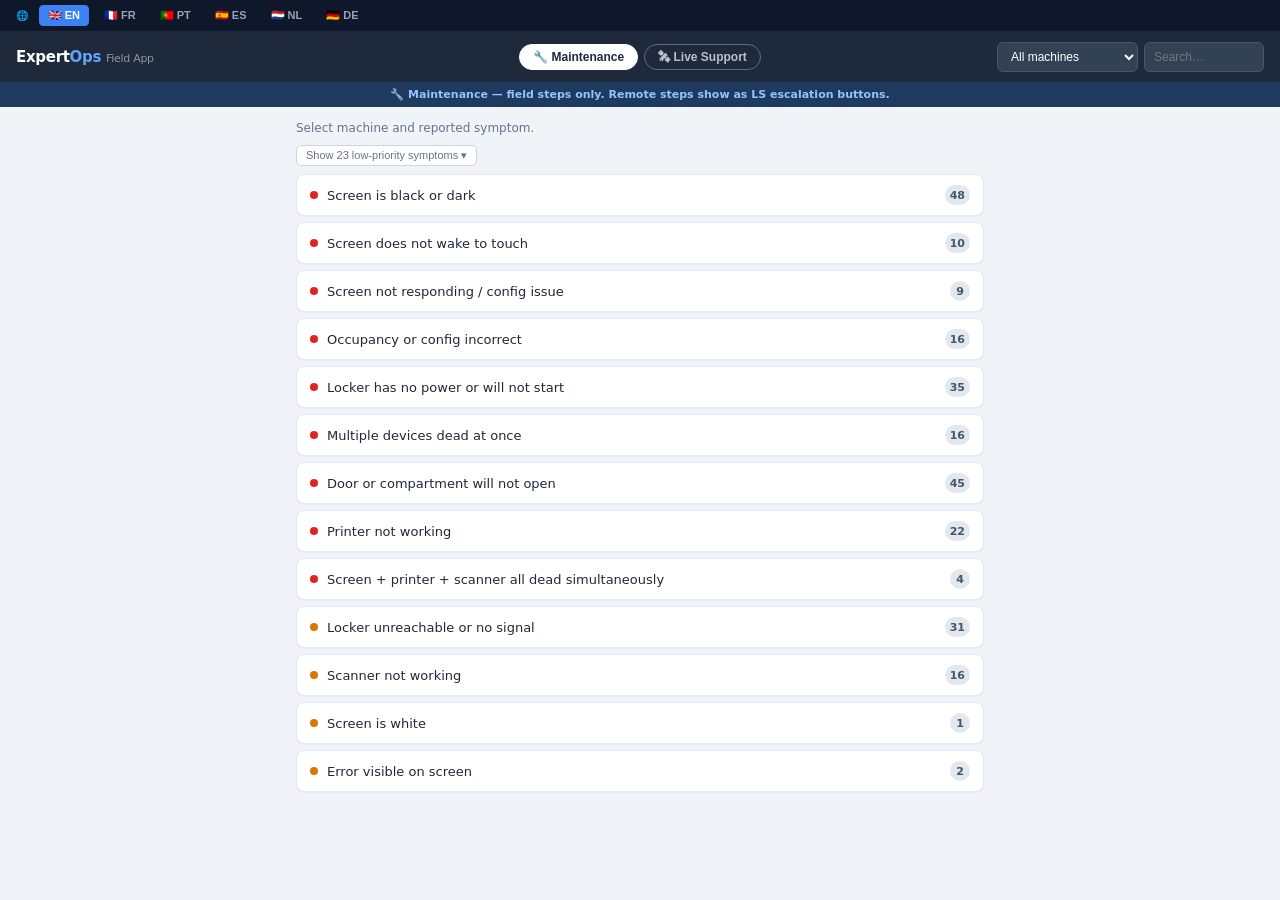
==== commit 27f3269f: "Add files via upload" ====
--- a/field_app.html
+++ b/field_app.html
@@ -154,9 +154,280 @@
 .copy-btn{padding:5px 12px;font-size:11px;font-weight:600;border-radius:5px;border:1.5px solid #1b3a6b;background:white;color:#1b3a6b;cursor:pointer;margin-top:6px;float:right}
 .copy-btn:hover{background:#1b3a6b;color:white}
 .copy-btn.copied{background:#16a34a;color:white;border-color:#16a34a}
+
+/* LANGUAGE BAR */
+.lang-bar{background:#0f172a;padding:5px 16px;display:flex;align-items:center;gap:6px;border-bottom:1px solid #1e293b}
+.lang-bar-label{color:#64748b;font-size:10px;font-weight:600;text-transform:uppercase;letter-spacing:.06em;margin-right:4px}
+.lang-btn{padding:3px 8px;border-radius:4px;border:1px solid transparent;background:transparent;color:#94a3b8;font-size:11px;font-weight:600;cursor:pointer;transition:all .15s;display:flex;align-items:center;gap:4px}
+.lang-btn:hover{background:#1e293b;color:white}
+.lang-btn.active{background:#3b82f6;color:white;border-color:#3b82f6}
+.lang-translating{color:#60a5fa;font-size:10px;margin-left:8px;display:none}
+.lang-translating.show{display:inline}
 </style>
+<script>
+
+// ============================================================
+// LANGUAGE SYSTEM
+// ============================================================
+window._lang = 'en';
+window._translationCache = {}; // { 'fr:Screen is black or dark': [...translated rows] }
+
+const UI_STRINGS = {
+  en: {
+    'field-app': 'Field App',
+    'maint-btn': '🔧 Maintenance',
+    'ls-btn': '🛰 Live Support',
+    'maint-banner': '🔧 Maintenance — field steps only. Remote steps show as LS escalation buttons.',
+    'ls-banner': '🛰 Live Support — all steps visible. Blue = remote · Green = field.',
+    'all-machines': 'All machines',
+    'search-placeholder': 'Search…',
+    'back-btn': '← Back',
+    'list-intro': 'Select machine and reported symptom.',
+    'pre-check': '🔒 Pre-check — confirm with LS/Support before starting',
+    'low-toggle-hide': 'Hide low-priority symptoms',
+    'low-toggle-show': 'low-priority symptoms ▾',
+  },
+  fr: {
+    'field-app': 'App Terrain',
+    'maint-btn': '🔧 Maintenance',
+    'ls-btn': '🛰 Support Live',
+    'maint-banner': `🔧 Maintenance — étapes terrain uniquement. Les étapes à distance s'affichent comme boutons d'escalade LS.`,
+    'ls-banner': `🛰 Support Live — toutes les étapes visibles. Bleu = distant · Vert = terrain.`,
+    'all-machines': 'Toutes les machines',
+    'search-placeholder': 'Rechercher…',
+    'back-btn': '← Retour',
+    'list-intro': 'Sélectionnez la machine et le symptôme signalé.',
+    'pre-check': '🔒 Vérification préalable — confirmer avec LS/Support avant de commencer',
+    'low-toggle-hide': 'Masquer les symptômes faible priorité',
+    'low-toggle-show': 'symptômes faible priorité ▾',
+  },
+  pt: {
+    'field-app': 'App de Campo',
+    'maint-btn': '🔧 Manutenção',
+    'ls-btn': '🛰 Suporte Ao Vivo',
+    'maint-banner': '🔧 Manutenção — apenas etapas de campo. Etapas remotas aparecem como botões de escalonamento LS.',
+    'ls-banner': '🛰 Suporte Ao Vivo — todas as etapas visíveis. Azul = remoto · Verde = campo.',
+    'all-machines': 'Todas as máquinas',
+    'search-placeholder': 'Pesquisar…',
+    'back-btn': '← Voltar',
+    'list-intro': 'Selecione a máquina e o sintoma reportado.',
+    'pre-check': '🔒 Verificação prévia — confirmar com LS/Suporte antes de começar',
+    'low-toggle-hide': 'Ocultar sintomas de baixa prioridade',
+    'low-toggle-show': 'sintomas de baixa prioridade ▾',
+  },
+  es: {
+    'field-app': 'App de Campo',
+    'maint-btn': '🔧 Mantenimiento',
+    'ls-btn': '🛰 Soporte en Vivo',
+    'maint-banner': '🔧 Mantenimiento — solo pasos de campo. Los pasos remotos aparecen como botones de escalada LS.',
+    'ls-banner': '🛰 Soporte en Vivo — todos los pasos visibles. Azul = remoto · Verde = campo.',
+    'all-machines': 'Todas las máquinas',
+    'search-placeholder': 'Buscar…',
+    'back-btn': '← Volver',
+    'list-intro': 'Seleccione la máquina y el síntoma reportado.',
+    'pre-check': '🔒 Verificación previa — confirmar con LS/Soporte antes de comenzar',
+    'low-toggle-hide': 'Ocultar síntomas de baja prioridad',
+    'low-toggle-show': 'síntomas de baja prioridad ▾',
+  },
+  nl: {
+    'field-app': 'Veld App',
+    'maint-btn': '🔧 Onderhoud',
+    'ls-btn': '🛰 Live Support',
+    'maint-banner': '🔧 Onderhoud — alleen veldstappen. Externe stappen worden weergegeven als LS-escalatieknoppen.',
+    'ls-banner': '🛰 Live Support — alle stappen zichtbaar. Blauw = op afstand · Groen = veld.',
+    'all-machines': 'Alle machines',
+    'search-placeholder': 'Zoeken…',
+    'back-btn': '← Terug',
+    'list-intro': 'Selecteer machine en gemeld symptoom.',
+    'pre-check': '🔒 Voorcontrole — bevestig met LS/Support voordat u begint',
+    'low-toggle-hide': 'Verberg lage prioriteit symptomen',
+    'low-toggle-show': 'lage prioriteit symptomen ▾',
+  },
+  de: {
+    'field-app': 'Feld App',
+    'maint-btn': '🔧 Wartung',
+    'ls-btn': '🛰 Live-Support',
+    'maint-banner': '🔧 Wartung — nur Feldschritte. Remote-Schritte werden als LS-Eskalationsschaltflächen angezeigt.',
+    'ls-banner': '🛰 Live-Support — alle Schritte sichtbar. Blau = remote · Grün = Feld.',
+    'all-machines': 'Alle Maschinen',
+    'search-placeholder': 'Suchen…',
+    'back-btn': '← Zurück',
+    'list-intro': 'Maschine und gemeldetes Symptom auswählen.',
+    'pre-check': '🔒 Vorprüfung — vor Beginn mit LS/Support bestätigen',
+    'low-toggle-hide': 'Niedrig priorisierte Symptome ausblenden',
+    'low-toggle-show': 'niedrig priorisierte Symptome ▾',
+  }
+};
+
+const LANG_NAMES = {en:'English',fr:'Français',pt:'Português',es:'Español',nl:'Nederlands',de:'Deutsch'};
+
+function applyUIStrings(lang) {
+  const s = UI_STRINGS[lang] || UI_STRINGS.en;
+  // Header
+  const fa = document.querySelector('.brand small'); if(fa) fa.textContent = s['field-app'];
+  // Buttons - find by mode
+  document.querySelectorAll('.mode-btn').forEach(b => {
+    if(b.dataset.mode==='maint') b.innerHTML = s['maint-btn'];
+    if(b.dataset.mode==='ls') b.innerHTML = s['ls-btn'];
+  });
+  // Mode banner
+  const banner = document.getElementById('modeBanner');
+  if(banner) banner.textContent = mode==='maint' ? s['maint-banner'] : s['ls-banner'];
+  // Machine selector placeholder
+  const allOpt = machineSel.options[0]; if(allOpt && allOpt.value==='') allOpt.textContent = s['all-machines'];
+  // Search
+  if(searchInput) searchInput.placeholder = s['search-placeholder'];
+  // Back button
+  if(backBtn) backBtn.textContent = s['back-btn'];
+  // List intro
+  if(listIntro) listIntro.textContent = s['list-intro'];
+  // Low toggle button if visible
+  const lt = document.getElementById('lowToggleBtn');
+  if(lt) {
+    const showLow = window._showLow||false;
+    const lowCount = [...new Map( active().map(r=>[r['Observable Symptom'],r]) ).keys()].length; // approx
+    lt.textContent = showLow ? s['low-toggle-hide'] : 'Show ' + lt.textContent.match(/\d+/)?.[0] + ' ' + s['low-toggle-show'];
+  }
+  // SW gate pre-check title
+  document.querySelectorAll('.sw-gate-title').forEach(el => el.textContent = s['pre-check']);
+}
+
+// Single request lock — prevents concurrent API calls
+window._translationLock = false;
+
+async function _callTranslateAPI(prompt, retries=3) {
+  for(let attempt=0; attempt<retries; attempt++) {
+    if(window._translationLock) {
+      // Wait for lock to clear
+      await new Promise(r => setTimeout(r, 500 + attempt*500));
+      continue;
+    }
+    window._translationLock = true;
+    try {
+      const resp = await fetch('https://api.anthropic.com/v1/messages', {
+        method: 'POST',
+        headers: {'Content-Type':'application/json'},
+        body: JSON.stringify({
+          model: 'claude-sonnet-4-20250514',
+          max_tokens: 4000,
+          messages: [{role:'user', content: prompt}]
+        })
+      });
+      const data2 = await resp.json();
+      if(!data2.content) {
+        const errType = data2?.error?.type;
+        if(errType === 'rate_limit_error' && attempt < retries-1) {
+          window._translationLock = false;
+          await new Promise(r => setTimeout(r, 1500 * (attempt+1)));
+          continue;
+        }
+        console.error('Translation API error:', JSON.stringify(data2));
+        return null;
+      }
+      const text = data2.content.filter(c=>c.type==='text').map(c=>c.text).join('');
+      return text;
+    } finally {
+      window._translationLock = false;
+    }
+  }
+  return null;
+}
+
+async function translateSymptomGroup(lang, obs) {
+  const cacheKey = lang + ':' + obs;
+  if(window._translationCache[cacheKey]) return window._translationCache[cacheKey];
+
+  const data = active().filter(r => r['Observable Symptom'] === obs);
+  if(!data.length) return null;
+
+  const payload = data.map(r => ({
+    id: r['Symptom ID'],
+    symptom: r['Symptom on Field'],
+    subIssue: r['Sub-Issue (Observable / Physical)'],
+    fieldAction: r['Actions for field'],
+    note: r['Data-backed note'],
+    spareParts: r['Spare Parts Required'],
+  }));
+
+  const SYSTEM = `You are a technical translator for smart locker maintenance SOPs.
+Translate JSON array values into ${LANG_NAMES[lang]}.
+Rules:
+- Translate only: symptom, subIssue, fieldAction, note, spareParts
+- Keep UNCHANGED: id, product names (Kerong, CB, ECU, FW, BO, LS, RJ45, HDMI, USB, PS3, V4, NEXT), URLs, numbers, step prefixes (1_, 2_), special chars (→ — ⚠)
+- Return ONLY a valid JSON array, no markdown fences, no explanation`;
+
+  // Translate in batches of 5 rows to avoid token limits
+  const BATCH = 5;
+  const allTranslated = [];
+  try {
+    for(let i=0; i<payload.length; i+=BATCH) {
+      const batch = payload.slice(i, i+BATCH);
+      const prompt = SYSTEM + '\n\n' + JSON.stringify(batch);
+      const text = await _callTranslateAPI(prompt);
+      if(!text) return null;
+      const clean = text.replace(/```json|```/g,'').trim();
+      const translated = JSON.parse(clean);
+      allTranslated.push(...translated);
+    }
+    window._translationCache[cacheKey] = allTranslated;
+    return allTranslated;
+  } catch(e) {
+    console.error('Translation parse error:', e);
+    return null;
+  }
+}
+
+async function setLang(lang) {
+  if(window._lang === lang) return;
+  window._lang = lang;
+
+  // Update button states
+  document.querySelectorAll('.lang-btn').forEach(b => {
+    b.classList.toggle('active', b.dataset.lang === lang);
+  });
+
+  // Apply static UI strings immediately
+  applyUIStrings(lang);
+
+  // If a symptom is currently open, translate and re-render it
+  if(currentObs) {
+    const status = document.getElementById('langStatus');
+    if(lang !== 'en') {
+      status.classList.add('show');
+      const translated = await translateSymptomGroup(lang, currentObs);
+      status.classList.remove('show');
+      if(translated) openSymptom(currentObs, translated);
+    } else {
+      openSymptom(currentObs, null);
+    }
+  } else {
+    // Re-render list with translated symptom names if needed
+    if(lang !== 'en') {
+      renderList(searchInput.value);
+    } else {
+      renderList(searchInput.value);
+    }
+  }
+}
+
+
+document.addEventListener("DOMContentLoaded", function(){
+  applyUIStrings("en");
+});
+</script>
 </head>
 <body>
+
+<div class="lang-bar">
+  <span class="lang-bar-label">🌐</span>
+  <button class="lang-btn active" data-lang="en" onclick="typeof setLang!=='undefined'&&setLang('en')">🇬🇧 EN</button>
+  <button class="lang-btn" data-lang="fr" onclick="typeof setLang!=='undefined'&&setLang('fr')">🇫🇷 FR</button>
+  <button class="lang-btn" data-lang="pt" onclick="typeof setLang!=='undefined'&&setLang('pt')">🇵🇹 PT</button>
+  <button class="lang-btn" data-lang="es" onclick="typeof setLang!=='undefined'&&setLang('es')">🇪🇸 ES</button>
+  <button class="lang-btn" data-lang="nl" onclick="typeof setLang!=='undefined'&&setLang('nl')">🇳🇱 NL</button>
+  <button class="lang-btn" data-lang="de" onclick="typeof setLang!=='undefined'&&setLang('de')">🇩🇪 DE</button>
+  <span class="lang-translating" id="langStatus">&#9203; Translating...</span>
+</div>
 
 <header>
   <div class="brand">Expert<span>Ops</span> <small>Field App</small></div>
@@ -664,12 +935,23 @@
       const dot=el('span','sym-dot '+risk);li.appendChild(dot);
       const txt=el('span','sym-text');txt.textContent=obs;li.appendChild(txt);
       const cnt=el('span','sym-count');cnt.textContent=count;li.appendChild(cnt);
-      li.onclick=()=>openSymptom(obs);
+      li.onclick=async()=>{
+      if(window._lang!=='en'){
+        const status=document.getElementById('langStatus');
+        status.classList.add('show');
+        const translated=await translateSymptomGroup(window._lang,obs);
+        status.classList.remove('show');
+        openSymptom(obs, translated);
+      } else {
+        openSymptom(obs, null);
+      }
+    };
       symptomList.appendChild(li);
     });
 }
 
-function openSymptom(obs){
+function openSymptom(obs, _translatedRows){
+  window._currentTranslations=_translatedRows||null;
   currentObs=obs;stepResults={};
   symptomList.classList.add('hidden');backBtn.classList.remove('hidden');
   listIntro.classList.add('hidden');resultDiv.innerHTML='';
@@ -680,7 +962,8 @@
 
   // Title
   const hdr=el('div','');
-  hdr.innerHTML=`<div class="page-title">${obs}</div>`;
+  const _obsDisplay = window._currentTranslations?.[0]?.symptom || obs;
+  hdr.innerHTML=`<div class="page-title">${_obsDisplay}</div>`;
   const meta=el('div','page-meta');
   if(machine)meta.appendChild(badge(machine,'tag-machine'));
   const maxRisk=data.reduce((a,r)=>r['Diagnosis Risk']==='HIGH'?'HIGH':a==='HIGH'?'HIGH':r['Diagnosis Risk']==='MEDIUM'?'MEDIUM':a,'LOW');
@@ -816,7 +1099,8 @@
   const num=el('div','dc-num');num.textContent=idx;
   const hdrBody=el('div','dc-hdr-body');
   const roleEl=el('div','dc-role');roleEl.textContent='Maintenance — on-site';
-  const title=el('div','dc-title');title.textContent=r['Sub-Issue (Observable / Physical)']||'';
+  const _t=window._currentTranslations?.find(x=>x.id===r['Symptom ID']);
+  const title=el('div','dc-title');title.textContent=(_t?.subIssue)||r['Sub-Issue (Observable / Physical)']||'';
   hdrBody.appendChild(roleEl);hdrBody.appendChild(title);
   const cat=el('span','dc-cat');cat.textContent=r.Category||'';
   const status=el('span','dc-status');status.textContent='○';
@@ -826,7 +1110,8 @@
 
   const body=el('div','dc-body');
   if(r['Actions for field']&&r['Actions for field']!=='MISSING'){
-    const act=el('div','dc-action');act.textContent=r['Actions for field'];body.appendChild(act);
+    const _ta=window._currentTranslations?.find(x=>x.id===r['Symptom ID']);
+    const act=el('div','dc-action');act.textContent=(_ta?.fieldAction)||r['Actions for field'];body.appendChild(act);
   }
   if(r['Data-backed note']&&r['Data-backed note']!=='MISSING'){
     const note=el('div','dc-note');note.textContent='📊 '+r['Data-backed note'].split('.')[0]+'.';body.appendChild(note);
@@ -994,5 +1279,8 @@
   return `Machine: ${machine||'Unknown'}\nSymptom: ${obs}\nSub-issues: ${subs.slice(0,4).join(', ')}\nParts potentially needed: ${parts.join(', ')||'None identified'}\nContext: ${obs} on ${machine}. Follow ExpertOps decision tree sequence.`;
 }
 </script>
+
+
+
 </body>
 </html>
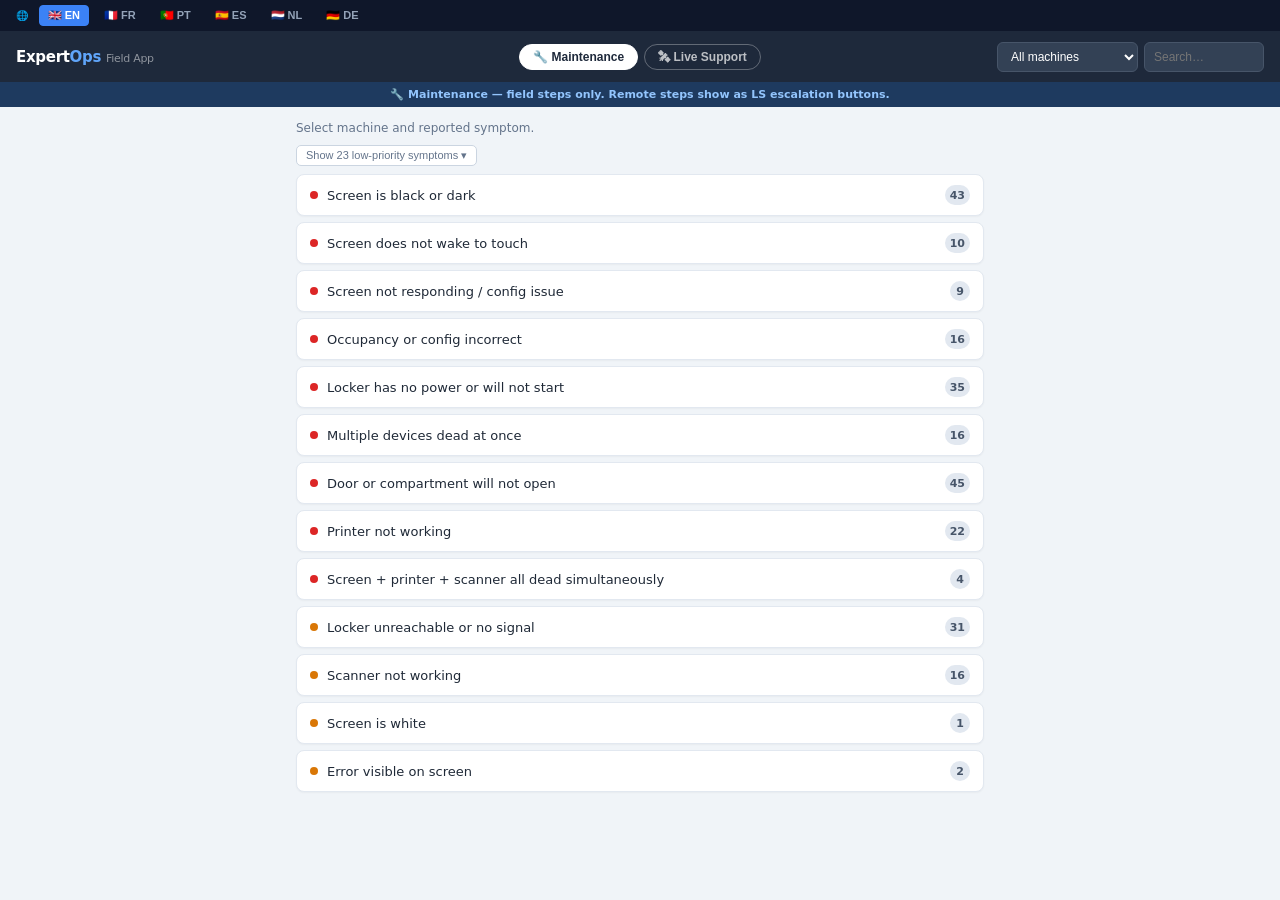
==== commit 7de202ed: "Add files via upload" ====
--- a/field_app.html
+++ b/field_app.html
@@ -391,12 +391,11 @@
 
   // If a symptom is currently open, translate and re-render it
   if(currentObs) {
-    const status = document.getElementById('langStatus');
     if(lang !== 'en') {
-      status.classList.add('show');
+      resultDiv.innerHTML='<div style="padding:24px;text-align:center;color:#64748b;font-size:13px;">⏳ Translating into '+LANG_NAMES[lang]+'…<br><span style="font-size:11px;opacity:.6">This may take a few seconds</span></div>';
       const translated = await translateSymptomGroup(lang, currentObs);
-      status.classList.remove('show');
       if(translated) openSymptom(currentObs, translated);
+      else openSymptom(currentObs, null);
     } else {
       openSymptom(currentObs, null);
     }
@@ -480,6 +479,8 @@
 {"Symptom ID":"NEXT-SCR-010-F3","Machine":"NEXT STD Battery","Symptom on Field":"Screen does not wake to touch","Sub-Issue (Observable / Physical)":"Motion sensor / Mallow adapter faulty","Category":"Mallow Adapter","Observability Level":"Field observable","Actions for field":"3_ Replace Mallow adapter if sensor/touch connector faulty.","Clear SOP and link":null,"Actions for support":"1_ Bootloop and battery confirmed OK remotely. Screen does not respond to touch. Write WO: Mallow kit + motion sensor. Confirm top cover accessible before dispatch.","Clear SOP and link (support)":"https://bloqit.atlassian.net/wiki/spaces/Support/pages/839811080","AI agent":"screen-hardware-agent","Ai context":"screen no wakeup motion sensor mallow next","Spare Parts Required":"Mallow adapter kit, motion sensor","Need to Call LP (TRUE / FALSE)":false,"Time (min)":null,"Volume (cases/yr)":27,"Solve Rate":"80%","Unsolved Rate":"20%","Diagnosis Risk":"HIGH","Data-backed note":"No wakeup: Mallow kit is primary fix (7% of NEXT screen cases). Battery check first on-site.","Observable Symptom":"Screen does not wake to touch","Clear SOP and link__1":"https://bloqit.atlassian.net/wiki/spaces/Support/pages/839811080","App Visible":true},
 {"Symptom ID":"NEXT-SCR-011","Machine":"NEXT STD Battery","Symptom on Field":"Screen does not wake to touch","Sub-Issue (Observable / Physical)":"FFC flat band cable behind screen","Category":"Screen","Observability Level":"Field observable","Actions for field":"4_ Check and reseat FFC flat band cable behind screen. Power OFF first. Inspect for tears or loose connectors. Reseat firmly at both ends.","Clear SOP and link":"https://bloqit.atlassian.net/wiki/spaces/Support/pages/523075621","Actions for support":"2_ If Mallow confirmed OK: FFC cable check needed on-site. Write WO: include FFC cable as contingency.","Clear SOP and link (support)":"https://bloqit.atlassian.net/wiki/spaces/Support/pages/839811080","AI agent":"screen-hardware-agent","Ai context":"ffc flat band cable screen next wakeup","Spare Parts Required":"FFC flat band cable (contingency)","Need to Call LP (TRUE / FALSE)":false,"Time (min)":null,"Volume (cases/yr)":null,"Solve Rate":null,"Unsolved Rate":null,"Diagnosis Risk":"HIGH","Data-backed note":"FFC cable found as cause in NEXT screen cases (\"flex cable broken\", \"FFC cable replaced\"). Check before screen replacement.","Observable Symptom":"Screen does not wake to touch","Clear SOP and link__1":"https://bloqit.atlassian.net/wiki/spaces/Support/pages/839811080","App Visible":true},
 {"Symptom ID":"NEXT-SCR-012","Machine":"NEXT STD Battery","Symptom on Field":"Screen does not wake to touch","Sub-Issue (Observable / Physical)":"Screen replacement — after Mallow and FFC confirmed OK","Category":"Screen","Observability Level":"Field observable","Actions for field":"5_ Replace screen if Mallow and FFC both confirmed OK.","Clear SOP and link":"https://bloqit.atlassian.net/wiki/spaces/Support/pages/81887234","Actions for support":"3_ All prior steps confirmed. Write WO: screen replacement. Confirm top cover accessible.","Clear SOP and link (support)":"https://bloqit.atlassian.net/wiki/spaces/Support/pages/839811080","AI agent":"screen-hardware-agent","Ai context":"screen replacement next no wakeup last step","Spare Parts Required":"NEXT display unit","Need to Call LP (TRUE / FALSE)":false,"Time (min)":null,"Volume (cases/yr)":null,"Solve Rate":null,"Unsolved Rate":null,"Diagnosis Risk":"HIGH","Data-backed note":"Screen replacement is last step after Mallow and FFC both confirmed not the cause.","Observable Symptom":"Screen does not wake to touch","Clear SOP and link__1":"https://bloqit.atlassian.net/wiki/spaces/Support/pages/839811080","App Visible":true},
+{"Symptom ID":"NEXT-PWR-000-F0","Machine":"NEXT STD Battery","Symptom on Field":"No power / screen black — site power check","Sub-Issue (Observable / Physical)":"LP socket check — confirm 230V AC before any locker intervention","Category":"Power","Observability Level":"Field observable","Actions for field":"0_ Before touching the locker: check LP socket with multimeter (expected: 230V AC). Visual check for damage or disconnection. If no power at socket: upstream supply issue — escalate to site contact, do not proceed with hardware steps.","Clear SOP and link":"https://bloqit.atlassian.net/wiki/spaces/Support/pages/535855119","Actions for support":"Confirm site power before dispatch. Check BO power history for outage events.","Clear SOP and link (support)":"https://bloqit.atlassian.net/wiki/spaces/Support/pages/535855119","AI agent":"screen-hardware-agent","Ai context":"screen black light on ffc cable next confirmed not bootloop","Spare Parts Required":"Multimeter","Need to Call LP (TRUE / FALSE)":false,"Time (min)":null,"Volume (cases/yr)":null,"Solve Rate":null,"Unsolved Rate":null,"Diagnosis Risk":"HIGH","Data-backed note":"Always check site power first. V4 does not self-restart after power cut — same principle applies to NEXT.","Observable Symptom":"Screen is black or dark","Clear SOP and link__1":"https://bloqit.atlassian.net/wiki/spaces/Support/pages/839811080","App Visible":true},
+{"Symptom ID":"NEXT-PWR-000-F1","Machine":"NEXT STD Battery","Symptom on Field":"No power / screen black — site power check","Sub-Issue (Observable / Physical)":"S1 switch ON + replug if socket confirmed powered","Category":"Power","Observability Level":"Field observable","Actions for field":"1_ Socket confirmed powered (230V AC): check S1 switch is ON at junction box. If locker still off: replug power cable firmly. Confirm power light comes on. Wait for LS to unlock via BO if needed.","Clear SOP and link":"https://bloqit.atlassian.net/wiki/spaces/Support/pages/535855119","Actions for support":"Guide LP through S1 check and replug. If resolved: no dispatch needed.","Clear SOP and link (support)":"https://bloqit.atlassian.net/wiki/spaces/Support/pages/535855119","AI agent":"screen-hardware-agent","Ai context":"screen black light on ffc cable next confirmed not bootloop","Spare Parts Required":null,"Need to Call LP (TRUE / FALSE)":false,"Time (min)":null,"Volume (cases/yr)":null,"Solve Rate":null,"Unsolved Rate":null,"Diagnosis Risk":"HIGH","Data-backed note":"S1 switch at junction box is often overlooked. Confirm before any hardware dispatch.","Observable Symptom":"Screen is black or dark","Clear SOP and link__1":"https://bloqit.atlassian.net/wiki/spaces/Support/pages/839811080","App Visible":true},
 {"Symptom ID":"NEXT-SCR-020","Machine":"NEXT STD Battery","Symptom on Field":"Screen is black or dark","Sub-Issue (Observable / Physical)":"Light ON, confirmed not bootloop — FFC cable check","Category":"Screen","Observability Level":"Field observable","Actions for field":"1_ Power OFF. Check and reseat FFC flat band cable behind screen. Inspect for tears, loose connectors.","Clear SOP and link":"https://bloqit.atlassian.net/wiki/spaces/Support/pages/523075621","Actions for support":"4_ Bootloop confirmed not the cause, battery OK, light ON. Write WO: FFC cable + screen. Confirm top cover accessible with LP before dispatch.","Clear SOP and link (support)":"https://bloqit.atlassian.net/wiki/spaces/Support/pages/839811080","AI agent":"screen-hardware-agent","Ai context":"screen black light on ffc cable next confirmed not bootloop","Spare Parts Required":"FFC flat band cable, NEXT display unit","Need to Call LP (TRUE / FALSE)":false,"Time (min)":null,"Volume (cases/yr)":null,"Solve Rate":null,"Unsolved Rate":null,"Diagnosis Risk":"HIGH","Data-backed note":"Light ON confirmed: FFC cable check before screen replacement. No HDMI on NEXT.","Observable Symptom":"Screen is black or dark","Clear SOP and link__1":"https://bloqit.atlassian.net/wiki/spaces/Support/pages/839811080","App Visible":true},
 {"Symptom ID":"NEXT-SCR-021","Machine":"NEXT STD Battery","Symptom on Field":"Screen is black or dark","Sub-Issue (Observable / Physical)":"Screen replacement — FFC confirmed OK","Category":"Screen","Observability Level":"Field observable","Actions for field":"2_ Replace screen. Top cover must be accessible.","Clear SOP and link":"https://bloqit.atlassian.net/wiki/spaces/Support/pages/81887234","Actions for support":"5_ FFC confirmed OK. Write WO: screen unit. Reconfirm top cover accessible.","Clear SOP and link (support)":"https://bloqit.atlassian.net/wiki/spaces/Support/pages/839811080","AI agent":"screen-hardware-agent","Ai context":"screen replacement next light on confirmed","Spare Parts Required":"NEXT display unit","Need to Call LP (TRUE / FALSE)":false,"Time (min)":null,"Volume (cases/yr)":null,"Solve Rate":"60%","Unsolved Rate":"40%","Diagnosis Risk":"HIGH","Data-backed note":"Screen replacement only after FFC confirmed. 20% of NEXT screen cases.","Observable Symptom":"Screen is black or dark","Clear SOP and link__1":"https://bloqit.atlassian.net/wiki/spaces/Support/pages/839811080","App Visible":true},
 {"Symptom ID":"NEXT-SCR-022","Machine":"NEXT STD Battery","Symptom on Field":"Screen is black or dark","Sub-Issue (Observable / Physical)":"CPU replacement — screen confirmed not the cause","Category":"Screen","Observability Level":"Field observable","Actions for field":"3_ Replace CPU only if screen replacement confirmed did not resolve issue.","Clear SOP and link":"https://bloqit.atlassian.net/wiki/spaces/Support/pages/81625166","Actions for support":"6_ Screen replacement confirmed failed. Write WO: CPU kit. LS must apply layout config post-replacement.","Clear SOP and link (support)":"https://bloqit.atlassian.net/wiki/spaces/Support/pages/839811080","AI agent":"screen-hardware-agent","Ai context":"cpu replacement next screen confirmed failed","Spare Parts Required":"NEXT CPU kit","Need to Call LP (TRUE / FALSE)":false,"Time (min)":null,"Volume (cases/yr)":null,"Solve Rate":null,"Unsolved Rate":null,"Diagnosis Risk":"HIGH","Data-backed note":"CPU is last resort only. LS must apply door layout config after CPU replacement.","Observable Symptom":"Screen is black or dark","Clear SOP and link__1":"https://bloqit.atlassian.net/wiki/spaces/Support/pages/839811080","App Visible":true},
@@ -573,13 +574,15 @@
 {"Symptom ID":"NEXT-DR-12","Machine":"NEXT STD Battery","Symptom on Field":"Door issue — LAST RESORT: ECU","Sub-Issue (Observable / Physical)":"11_ LAST RESORT: ECU replacement","Category":"ECU/CB/MB","Observability Level":"Field observable","Actions for field":"11_ ABSOLUTE LAST RESORT. Only if carrier board replaced and still failing. Replace ECU. Apply full config via LS after replacement.","Clear SOP and link":"https://bloqit.atlassian.net/wiki/spaces/Support/pages/674725889","Actions for support":"11_ ECU replacement for door issues is extremely rare. Only if carrier board replacement confirmed failed.","Clear SOP and link (support)":"https://bloqit.atlassian.net/wiki/spaces/Support/pages/757072113","AI agent":"mechanical-doors-agent","Ai context":"door not opening kerong sequence","Spare Parts Required":"ECU kit","Need to Call LP (TRUE / FALSE)":false,"Time (min)":null,"Volume (cases/yr)":null,"Solve Rate":null,"Unsolved Rate":null,"Diagnosis Risk":"HIGH","Data-backed note":"If you are reaching ECU for a door issue, escalate to engineering first — something unusual is happening.","Observable Symptom":"Door or compartment will not open","Clear SOP and link__1":"https://bloqit.atlassian.net/wiki/spaces/Support/pages/757072113","App Visible":true},
 {"Symptom ID":"NEXT-SCR-001","Machine":"NEXT STD Grid","Symptom on Field":"Screen is black or dark","Sub-Issue (Observable / Physical)":"Bootloop / MQTT error — screen black after crash or deployment","Category":"Screen","Observability Level":"Remote","Actions for field":"N/A — resolved remotely by support via BO reboot.","Clear SOP and link":"https://bloqit.atlassian.net/wiki/spaces/Support/pages/528351234","Actions for support":"1_ Check BO: is locker in crash loop or MQTT error state? Attempt remote reboot via BO. If resolved: no dispatch needed. This resolves 34% of all NEXT screen cases.","Clear SOP and link (support)":"https://bloqit.atlassian.net/wiki/spaces/Support/pages/839811080","AI agent":"screen-hardware-agent","Ai context":"bootloop mqtt error next screen black remote reboot","Spare Parts Required":null,"Need to Call LP (TRUE / FALSE)":false,"Time (min)":null,"Volume (cases/yr)":88,"Solve Rate":"98%","Unsolved Rate":"2%","Diagnosis Risk":"HIGH","Data-backed note":"Bootloop/MQTT: 34% of NEXT screen cases. Resolved by remote BO reboot. Support action only — no dispatch.","Observable Symptom":"Screen is black or dark","Clear SOP and link__1":"https://bloqit.atlassian.net/wiki/spaces/Support/pages/839811080","App Visible":true},
 {"Symptom ID":"NEXT-SCR-002-F1","Machine":"NEXT STD Grid","Symptom on Field":"Screen is black or dark","Sub-Issue (Observable / Physical)":"Battery low — screen black, locker not powering","Category":"Battery","Observability Level":"Remote","Actions for field":"NOTE — No battery on Grids: check circuit breaker ON/OFF in grid box, AC/DC inverters behind the CB, and switch on back of CB. 1_ Check battery voltage on-site with multimeter (Battery machines only).","Clear SOP and link":"https://bloqit.atlassian.net/wiki/spaces/Support/pages/260931706","Actions for support":"2_ Check battery voltage remotely via telemetry. Below 13V = dispatch for battery swap. Carry CB fuse alongside batteries.","Clear SOP and link (support)":"https://bloqit.atlassian.net/wiki/spaces/Support/pages/81952892","AI agent":"power-diagnostics","Ai context":"battery low next screen black voltage","Spare Parts Required":null,"Need to Call LP (TRUE / FALSE)":false,"Time (min)":null,"Volume (cases/yr)":16,"Solve Rate":"84%","Unsolved Rate":"12%","Diagnosis Risk":"MEDIUM","Data-backed note":"Battery: 6% of NEXT screen cases. Check voltage remotely before dispatching.","Observable Symptom":"Screen is black or dark","Clear SOP and link__1":"https://bloqit.atlassian.net/wiki/spaces/Support/pages/81952892","App Visible":true},
-{"Symptom ID":"NEXT-SCR-002-F2","Machine":"NEXT STD Grid","Symptom on Field":"Screen is black or dark","Sub-Issue (Observable / Physical)":"Battery low — screen black, locker not powering","Category":"Battery","Observability Level":"Remote","Actions for field":"NOTE — No battery on Grids: check circuit breaker ON/OFF in grid box, AC/DC inverters behind the CB, and switch on back of CB. 2_ Replace batteries if below 13V (Battery machines only).","Clear SOP and link":null,"Actions for support":"2_ Check battery voltage remotely via telemetry. Below 13V = dispatch for battery swap. Carry CB fuse alongside batteries.","Clear SOP and link (support)":"https://bloqit.atlassian.net/wiki/spaces/Support/pages/81952892","AI agent":"power-diagnostics","Ai context":"battery low next screen black voltage","Spare Parts Required":"Battery x2, CB fuse (contingency)","Need to Call LP (TRUE / FALSE)":false,"Time (min)":null,"Volume (cases/yr)":16,"Solve Rate":"84%","Unsolved Rate":"12%","Diagnosis Risk":"MEDIUM","Data-backed note":"Battery: 6% of NEXT screen cases. Check voltage remotely before dispatching.","Observable Symptom":"Screen is black or dark","Clear SOP and link__1":"https://bloqit.atlassian.net/wiki/spaces/Support/pages/81952892","App Visible":true},
+{"Symptom ID":"NEXT-SCR-002-F2","Machine":"NEXT STD Grid","Symptom on Field":"Screen is black or dark","Sub-Issue (Observable / Physical)":"Battery low — screen black, locker not powering","Category":"Battery","Observability Level":"Remote","Actions for field":"NOTE — No battery on Grids: check circuit breaker ON/OFF in grid box, AC/DC inverters behind the CB, and switch on back of CB. 2_ Replace batteries if below 13V (Battery machines only).","Clear SOP and link":null,"Actions for support":"2_ Check battery voltage remotely via telemetry. Below 13V = dispatch for battery swap. Carry CB fuse alongside batteries.","Clear SOP and link (support)":"https://bloqit.atlassian.net/wiki/spaces/Support/pages/81952892","AI agent":"power-diagnostics","Ai context":"battery low next screen black voltage","Spare Parts Required":"Battery x2, CB fuse (contingency)","Need to Call LP (TRUE / FALSE)":false,"Time (min)":null,"Volume (cases/yr)":16,"Solve Rate":"84%","Unsolved Rate":"12%","Diagnosis Risk":"MEDIUM","Data-backed note":"Battery: 6% of NEXT screen cases. Check voltage remotely before dispatching.","Observable Symptom":"Screen is black or dark","Clear SOP and link__1":"https://bloqit.atlassian.net/wiki/spaces/Support/pages/81952892","App Visible":false},
 {"Symptom ID":"NEXT-SCR-003","Machine":"NEXT STD Grid","Symptom on Field":"Screen is black or dark","Sub-Issue (Observable / Physical)":"Top cover accessibility — pre-dispatch check","Category":"Screen","Observability Level":"Remote","Actions for field":"N/A — support confirms accessibility before dispatch.","Clear SOP and link":null,"Actions for support":"3_ Before dispatching for screen or Mallow: confirm top cover is accessible from LP deployment photos. Do NOT dispatch if top cover inaccessible — 40% of NEXT screen interventions fail for this reason.","Clear SOP and link (support)":"https://bloqit.atlassian.net/wiki/spaces/Support/pages/839811080","AI agent":"screen-hardware-agent","Ai context":"top cover accessible next screen dispatch check","Spare Parts Required":null,"Need to Call LP (TRUE / FALSE)":false,"Time (min)":null,"Volume (cases/yr)":null,"Solve Rate":null,"Unsolved Rate":"40%","Diagnosis Risk":"HIGH","Data-backed note":"40% of NEXT screen interventions unresolved because top cover inaccessible. Confirm with LP before any dispatch.","Observable Symptom":"Screen is black or dark","Clear SOP and link__1":"https://bloqit.atlassian.net/wiki/spaces/Support/pages/839811080","App Visible":true},
 {"Symptom ID":"NEXT-SCR-010-F1","Machine":"NEXT STD Grid","Symptom on Field":"Screen does not wake to touch","Sub-Issue (Observable / Physical)":"Motion sensor / Mallow adapter faulty","Category":"Mallow Adapter","Observability Level":"Field observable","Actions for field":"For Grids: check BO config and FW first. 1_ Check battery health on-site (voltage) — Battery machines only.","Clear SOP and link":"https://bloqit.atlassian.net/wiki/spaces/Support/pages/329121857","Actions for support":"1_ Bootloop and battery confirmed OK remotely. Screen does not respond to touch. Write WO: Mallow kit + motion sensor. Confirm top cover accessible before dispatch.","Clear SOP and link (support)":"https://bloqit.atlassian.net/wiki/spaces/Support/pages/839811080","AI agent":"screen-hardware-agent","Ai context":"screen no wakeup motion sensor mallow next","Spare Parts Required":null,"Need to Call LP (TRUE / FALSE)":false,"Time (min)":null,"Volume (cases/yr)":27,"Solve Rate":"80%","Unsolved Rate":"20%","Diagnosis Risk":"HIGH","Data-backed note":"No wakeup: Mallow kit is primary fix (7% of NEXT screen cases). Battery check first on-site.","Observable Symptom":"Screen does not wake to touch","Clear SOP and link__1":"https://bloqit.atlassian.net/wiki/spaces/Support/pages/839811080","App Visible":true},
 {"Symptom ID":"NEXT-SCR-010-F2","Machine":"NEXT STD Grid","Symptom on Field":"Screen does not wake to touch","Sub-Issue (Observable / Physical)":"Motion sensor / Mallow adapter faulty","Category":"Mallow Adapter","Observability Level":"Field observable","Actions for field":"2_ Check motion sensor trigger.","Clear SOP and link":null,"Actions for support":"1_ Bootloop and battery confirmed OK remotely. Screen does not respond to touch. Write WO: Mallow kit + motion sensor. Confirm top cover accessible before dispatch.","Clear SOP and link (support)":"https://bloqit.atlassian.net/wiki/spaces/Support/pages/839811080","AI agent":"screen-hardware-agent","Ai context":"screen no wakeup motion sensor mallow next","Spare Parts Required":null,"Need to Call LP (TRUE / FALSE)":false,"Time (min)":null,"Volume (cases/yr)":27,"Solve Rate":"80%","Unsolved Rate":"20%","Diagnosis Risk":"HIGH","Data-backed note":"No wakeup: Mallow kit is primary fix (7% of NEXT screen cases). Battery check first on-site.","Observable Symptom":"Screen does not wake to touch","Clear SOP and link__1":"https://bloqit.atlassian.net/wiki/spaces/Support/pages/839811080","App Visible":true},
 {"Symptom ID":"NEXT-SCR-010-F3","Machine":"NEXT STD Grid","Symptom on Field":"Screen does not wake to touch","Sub-Issue (Observable / Physical)":"Motion sensor / Mallow adapter faulty","Category":"Mallow Adapter","Observability Level":"Field observable","Actions for field":"3_ Replace Mallow adapter if sensor/touch connector faulty.","Clear SOP and link":null,"Actions for support":"1_ Bootloop and battery confirmed OK remotely. Screen does not respond to touch. Write WO: Mallow kit + motion sensor. Confirm top cover accessible before dispatch.","Clear SOP and link (support)":"https://bloqit.atlassian.net/wiki/spaces/Support/pages/839811080","AI agent":"screen-hardware-agent","Ai context":"screen no wakeup motion sensor mallow next","Spare Parts Required":"Mallow adapter kit, motion sensor","Need to Call LP (TRUE / FALSE)":false,"Time (min)":null,"Volume (cases/yr)":27,"Solve Rate":"80%","Unsolved Rate":"20%","Diagnosis Risk":"HIGH","Data-backed note":"No wakeup: Mallow kit is primary fix (7% of NEXT screen cases). Battery check first on-site.","Observable Symptom":"Screen does not wake to touch","Clear SOP and link__1":"https://bloqit.atlassian.net/wiki/spaces/Support/pages/839811080","App Visible":true},
 {"Symptom ID":"NEXT-SCR-011","Machine":"NEXT STD Grid","Symptom on Field":"Screen does not wake to touch","Sub-Issue (Observable / Physical)":"FFC flat band cable behind screen","Category":"Screen","Observability Level":"Field observable","Actions for field":"4_ Check and reseat FFC flat band cable behind screen. Power OFF first. Inspect for tears or loose connectors. Reseat firmly at both ends.","Clear SOP and link":"https://bloqit.atlassian.net/wiki/spaces/Support/pages/523075621","Actions for support":"2_ If Mallow confirmed OK: FFC cable check needed on-site. Write WO: include FFC cable as contingency.","Clear SOP and link (support)":"https://bloqit.atlassian.net/wiki/spaces/Support/pages/839811080","AI agent":"screen-hardware-agent","Ai context":"ffc flat band cable screen next wakeup","Spare Parts Required":"FFC flat band cable (contingency)","Need to Call LP (TRUE / FALSE)":false,"Time (min)":null,"Volume (cases/yr)":null,"Solve Rate":null,"Unsolved Rate":null,"Diagnosis Risk":"HIGH","Data-backed note":"FFC cable found as cause in NEXT screen cases (\"flex cable broken\", \"FFC cable replaced\"). Check before screen replacement.","Observable Symptom":"Screen does not wake to touch","Clear SOP and link__1":"https://bloqit.atlassian.net/wiki/spaces/Support/pages/839811080","App Visible":true},
 {"Symptom ID":"NEXT-SCR-012","Machine":"NEXT STD Grid","Symptom on Field":"Screen does not wake to touch","Sub-Issue (Observable / Physical)":"Screen replacement — after Mallow and FFC confirmed OK","Category":"Screen","Observability Level":"Field observable","Actions for field":"5_ Replace screen if Mallow and FFC both confirmed OK.","Clear SOP and link":"https://bloqit.atlassian.net/wiki/spaces/Support/pages/81887234","Actions for support":"3_ All prior steps confirmed. Write WO: screen replacement. Confirm top cover accessible.","Clear SOP and link (support)":"https://bloqit.atlassian.net/wiki/spaces/Support/pages/839811080","AI agent":"screen-hardware-agent","Ai context":"screen replacement next no wakeup last step","Spare Parts Required":"NEXT display unit","Need to Call LP (TRUE / FALSE)":false,"Time (min)":null,"Volume (cases/yr)":null,"Solve Rate":null,"Unsolved Rate":null,"Diagnosis Risk":"HIGH","Data-backed note":"Screen replacement is last step after Mallow and FFC both confirmed not the cause.","Observable Symptom":"Screen does not wake to touch","Clear SOP and link__1":"https://bloqit.atlassian.net/wiki/spaces/Support/pages/839811080","App Visible":true},
+{"Symptom ID":"NEXT-PWR-000-F0","Machine":"NEXT STD Grid","Symptom on Field":"No power / screen black — site power check","Sub-Issue (Observable / Physical)":"LP socket check — confirm 230V AC before any locker intervention","Category":"Power","Observability Level":"Field observable","Actions for field":"0_ Before touching the locker: check LP socket with multimeter (expected: 230V AC). Visual check for damage or disconnection. If no power at socket: upstream supply issue — escalate to site contact, do not proceed with hardware steps.","Clear SOP and link":"https://bloqit.atlassian.net/wiki/spaces/Support/pages/535855119","Actions for support":"Confirm site power before dispatch. Check BO power history for outage events.","Clear SOP and link (support)":"https://bloqit.atlassian.net/wiki/spaces/Support/pages/905674753","AI agent":"screen-hardware-agent","Ai context":"screen black light on ffc cable next confirmed not bootloop","Spare Parts Required":"Multimeter","Need to Call LP (TRUE / FALSE)":false,"Time (min)":null,"Volume (cases/yr)":null,"Solve Rate":null,"Unsolved Rate":null,"Diagnosis Risk":"HIGH","Data-backed note":"Always check site power first. V4 does not self-restart after power cut — same principle applies to NEXT.","Observable Symptom":"Screen is black or dark","Clear SOP and link__1":"https://bloqit.atlassian.net/wiki/spaces/Support/pages/839811080","App Visible":true},
+{"Symptom ID":"NEXT-PWR-000-F1","Machine":"NEXT STD Grid","Symptom on Field":"No power / screen black — site power check","Sub-Issue (Observable / Physical)":"S1 switch ON + replug if socket confirmed powered","Category":"Power","Observability Level":"Field observable","Actions for field":"1_ Socket confirmed powered (230V AC): check S1 switch is ON at junction box. If locker still off: replug power cable firmly. Confirm power light comes on. Wait for LS to unlock via BO if needed.","Clear SOP and link":"https://bloqit.atlassian.net/wiki/spaces/Support/pages/905674753","Actions for support":"Guide LP through S1 check and replug. If resolved: no dispatch needed.","Clear SOP and link (support)":"https://bloqit.atlassian.net/wiki/spaces/Support/pages/905674753","AI agent":"screen-hardware-agent","Ai context":"screen black light on ffc cable next confirmed not bootloop","Spare Parts Required":null,"Need to Call LP (TRUE / FALSE)":false,"Time (min)":null,"Volume (cases/yr)":null,"Solve Rate":null,"Unsolved Rate":null,"Diagnosis Risk":"HIGH","Data-backed note":"S1 switch at junction box is often overlooked. Confirm before any hardware dispatch.","Observable Symptom":"Screen is black or dark","Clear SOP and link__1":"https://bloqit.atlassian.net/wiki/spaces/Support/pages/839811080","App Visible":true},
 {"Symptom ID":"NEXT-SCR-020","Machine":"NEXT STD Grid","Symptom on Field":"Screen is black or dark","Sub-Issue (Observable / Physical)":"Light ON, confirmed not bootloop — FFC cable check","Category":"Screen","Observability Level":"Field observable","Actions for field":"1_ Power OFF. Check and reseat FFC flat band cable behind screen. Inspect for tears, loose connectors.","Clear SOP and link":"https://bloqit.atlassian.net/wiki/spaces/Support/pages/523075621","Actions for support":"4_ Bootloop confirmed not the cause, battery OK, light ON. Write WO: FFC cable + screen. Confirm top cover accessible with LP before dispatch.","Clear SOP and link (support)":"https://bloqit.atlassian.net/wiki/spaces/Support/pages/839811080","AI agent":"screen-hardware-agent","Ai context":"screen black light on ffc cable next confirmed not bootloop","Spare Parts Required":"FFC flat band cable, NEXT display unit","Need to Call LP (TRUE / FALSE)":false,"Time (min)":null,"Volume (cases/yr)":null,"Solve Rate":null,"Unsolved Rate":null,"Diagnosis Risk":"HIGH","Data-backed note":"Light ON confirmed: FFC cable check before screen replacement. No HDMI on NEXT.","Observable Symptom":"Screen is black or dark","Clear SOP and link__1":"https://bloqit.atlassian.net/wiki/spaces/Support/pages/839811080","App Visible":true},
 {"Symptom ID":"NEXT-SCR-021","Machine":"NEXT STD Grid","Symptom on Field":"Screen is black or dark","Sub-Issue (Observable / Physical)":"Screen replacement — FFC confirmed OK","Category":"Screen","Observability Level":"Field observable","Actions for field":"2_ Replace screen. Top cover must be accessible.","Clear SOP and link":"https://bloqit.atlassian.net/wiki/spaces/Support/pages/81887234","Actions for support":"5_ FFC confirmed OK. Write WO: screen unit. Reconfirm top cover accessible.","Clear SOP and link (support)":"https://bloqit.atlassian.net/wiki/spaces/Support/pages/839811080","AI agent":"screen-hardware-agent","Ai context":"screen replacement next light on confirmed","Spare Parts Required":"NEXT display unit","Need to Call LP (TRUE / FALSE)":false,"Time (min)":null,"Volume (cases/yr)":null,"Solve Rate":"60%","Unsolved Rate":"40%","Diagnosis Risk":"HIGH","Data-backed note":"Screen replacement only after FFC confirmed. 20% of NEXT screen cases.","Observable Symptom":"Screen is black or dark","Clear SOP and link__1":"https://bloqit.atlassian.net/wiki/spaces/Support/pages/839811080","App Visible":true},
 {"Symptom ID":"NEXT-SCR-022","Machine":"NEXT STD Grid","Symptom on Field":"Screen is black or dark","Sub-Issue (Observable / Physical)":"CPU replacement — screen confirmed not the cause","Category":"Screen","Observability Level":"Field observable","Actions for field":"3_ Replace CPU only if screen replacement confirmed did not resolve issue.","Clear SOP and link":"https://bloqit.atlassian.net/wiki/spaces/Support/pages/81625166","Actions for support":"6_ Screen replacement confirmed failed. Write WO: CPU kit. LS must apply layout config post-replacement.","Clear SOP and link (support)":"https://bloqit.atlassian.net/wiki/spaces/Support/pages/839811080","AI agent":"screen-hardware-agent","Ai context":"cpu replacement next screen confirmed failed","Spare Parts Required":"NEXT CPU kit","Need to Call LP (TRUE / FALSE)":false,"Time (min)":null,"Volume (cases/yr)":null,"Solve Rate":null,"Unsolved Rate":null,"Diagnosis Risk":"HIGH","Data-backed note":"CPU is last resort only. LS must apply door layout config after CPU replacement.","Observable Symptom":"Screen is black or dark","Clear SOP and link__1":"https://bloqit.atlassian.net/wiki/spaces/Support/pages/839811080","App Visible":true},
@@ -696,12 +699,12 @@
 {"Symptom ID":"ALL-OCC-001-S3","Machine":"V-Locker","Symptom on Field":"Occupancy or config incorrect","Sub-Issue (Observable / Physical)":"BO sync / layout config mismatch","Category":"Config","Observability Level":"Remote","Actions for field":null,"Clear SOP and link":null,"Actions for support":"3_ Apply door mapping correction if mismatch.","Clear SOP and link (support)":"https://bloqit.atlassian.net/wiki/x/HgATFQ","AI agent":"control-electronics-agent","Ai context":"occupancy incorrect bo sync layout config mismatch","Spare Parts Required":null,"Need to Call LP (TRUE / FALSE)":false,"Time (min)":null,"Volume (cases/yr)":353,"Solve Rate":"70%","Unsolved Rate":"30%","Diagnosis Risk":"HIGH","Data-backed note":"70% of occupancy cases resolved by BO sync or layout config correction. Do not escalate to engineering before attempting these.","Observable Symptom":"Occupancy or config incorrect","Clear SOP and link__1":"https://bloqit.atlassian.net/wiki/x/HgATFQ","App Visible":true},
 {"Symptom ID":"ALL-OCC-001-S4","Machine":"V-Locker","Symptom on Field":"Occupancy or config incorrect","Sub-Issue (Observable / Physical)":"BO sync / layout config mismatch","Category":"Config","Observability Level":"Remote","Actions for field":null,"Clear SOP and link":null,"Actions for support":"4_ Escalate to engineering only if all prior remote steps (BO sync, layout config check, door mapping correction) confirmed and issue persists.","Clear SOP and link (support)":"https://bloqit.atlassian.net/wiki/x/HgATFQ","AI agent":"control-electronics-agent","Ai context":"occupancy incorrect bo sync layout config mismatch","Spare Parts Required":null,"Need to Call LP (TRUE / FALSE)":false,"Time (min)":null,"Volume (cases/yr)":353,"Solve Rate":"70%","Unsolved Rate":"30%","Diagnosis Risk":"HIGH","Data-backed note":"70% of occupancy cases resolved by BO sync or layout config correction. Do not escalate to engineering before attempting these.","Observable Symptom":"Occupancy or config incorrect","Clear SOP and link__1":"https://bloqit.atlassian.net/wiki/x/HgATFQ","App Visible":true},
 {"Symptom ID":"S-062","Machine":"V-Locker","Symptom on Field":"Pickup failed","Sub-Issue (Observable / Physical)":"Pick-up fail","Category":"Locker","Observability Level":"Field observable","Actions for field":"TBC","Clear SOP and link":null,"Actions for support":null,"Clear SOP and link (support)":null,"AI agent":"locker-troubleshooting","Ai context":"pickup failed","Spare Parts Required":null,"Need to Call LP (TRUE / FALSE)":false,"Time (min)":null,"Volume (cases/yr)":null,"Solve Rate":null,"Unsolved Rate":null,"Diagnosis Risk":null,"Data-backed note":null,"Observable Symptom":"Pickup failed by client's driver","Clear SOP and link__1":null,"App Visible":true},
-{"Symptom ID":"V4-PRT-001-F1","Machine":"V-Locker","Symptom on Field":"Printer does not print — paper check first","Sub-Issue (Observable / Physical)":"Paper empty / wrong roll / jam","Category":"Printer","Observability Level":"Remote","Actions for field":"1_ Check paper roll: is it empty, wrong type, or jammed?","Clear SOP and link":"https://bloqit.atlassian.net/wiki/spaces/Support/pages/112984065","Actions for support":"1_ Check printer event log remotely. Paper empty? Wrong roll installed? Jam detected? Guide LP to reload. If yes: no dispatch.","Clear SOP and link (support)":"https://bloqit.atlassian.net/wiki/spaces/Support/pages/540377165","AI agent":"peripherals-agent","Ai context":"printer paper empty wrong jam v4","Spare Parts Required":null,"Need to Call LP (TRUE / FALSE)":true,"Time (min)":null,"Volume (cases/yr)":3848,"Solve Rate":"98.50%","Unsolved Rate":"1.50%","Diagnosis Risk":"HIGH","Data-backed note":"3,848 printer cases/yr on V4 — most are paper restocking failures. Always check paper before any dispatch.","Observable Symptom":"Printer not working","Clear SOP and link__1":"https://bloqit.atlassian.net/wiki/spaces/Support/pages/540377165","App Visible":true},
-{"Symptom ID":"V4-PRT-001-F2","Machine":"V-Locker","Symptom on Field":"Printer does not print — paper check first","Sub-Issue (Observable / Physical)":"Paper empty / wrong roll / jam","Category":"Printer","Observability Level":"Remote","Actions for field":"2_ Replace paper roll if empty/wrong.","Clear SOP and link":null,"Actions for support":"1_ Check printer event log remotely. Paper empty? Wrong roll installed? Jam detected? Guide LP to reload. If yes: no dispatch.","Clear SOP and link (support)":"https://bloqit.atlassian.net/wiki/spaces/Support/pages/540377165","AI agent":"peripherals-agent","Ai context":"printer paper empty wrong jam v4","Spare Parts Required":null,"Need to Call LP (TRUE / FALSE)":true,"Time (min)":null,"Volume (cases/yr)":3848,"Solve Rate":"98.50%","Unsolved Rate":"1.50%","Diagnosis Risk":"HIGH","Data-backed note":"3,848 printer cases/yr on V4 — most are paper restocking failures. Always check paper before any dispatch.","Observable Symptom":"Printer not working","Clear SOP and link__1":"https://bloqit.atlassian.net/wiki/spaces/Support/pages/540377165","App Visible":true},
-{"Symptom ID":"V4-PRT-001-F3","Machine":"V-Locker","Symptom on Field":"Printer does not print — paper check first","Sub-Issue (Observable / Physical)":"Paper empty / wrong roll / jam","Category":"Printer","Observability Level":"Remote","Actions for field":"3_ Clear jam.","Clear SOP and link":null,"Actions for support":"1_ Check printer event log remotely. Paper empty? Wrong roll installed? Jam detected? Guide LP to reload. If yes: no dispatch.","Clear SOP and link (support)":"https://bloqit.atlassian.net/wiki/spaces/Support/pages/540377165","AI agent":"peripherals-agent","Ai context":"printer paper empty wrong jam v4","Spare Parts Required":"Printer paper roll","Need to Call LP (TRUE / FALSE)":true,"Time (min)":null,"Volume (cases/yr)":3848,"Solve Rate":"98.50%","Unsolved Rate":"1.50%","Diagnosis Risk":"HIGH","Data-backed note":"3,848 printer cases/yr on V4 — most are paper restocking failures. Always check paper before any dispatch.","Observable Symptom":"Printer not working","Clear SOP and link__1":"https://bloqit.atlassian.net/wiki/spaces/Support/pages/540377165","App Visible":true},
-{"Symptom ID":"V4-PRT-002-F1","Machine":"V-Locker","Symptom on Field":"Printer does not print — paper OK, check FW and power","Sub-Issue (Observable / Physical)":"FW / PS4 power supply / relay K2","Category":"Printer","Observability Level":"Remote","Actions for field":"1_ Check FW version and update if necessary.","Clear SOP and link":"https://bloqit.atlassian.net/wiki/spaces/Support/pages/275284103","Actions for support":"2_ Paper confirmed OK. Check FW version remotely. Is printer detected in BO? If not detected: cable or hub fault.","Clear SOP and link (support)":"https://bloqit.atlassian.net/wiki/spaces/Support/pages/540377165","AI agent":"peripherals-agent","Ai context":"printer fw ps4 relay k2 v4","Spare Parts Required":null,"Need to Call LP (TRUE / FALSE)":false,"Time (min)":null,"Volume (cases/yr)":null,"Solve Rate":null,"Unsolved Rate":null,"Diagnosis Risk":"MEDIUM","Data-backed note":null,"Observable Symptom":"Printer not working","Clear SOP and link__1":"https://bloqit.atlassian.net/wiki/spaces/Support/pages/540377165","App Visible":true},
-{"Symptom ID":"V4-PRT-002-F2","Machine":"V-Locker","Symptom on Field":"Printer does not print — paper OK, check FW and power","Sub-Issue (Observable / Physical)":"FW / PS4 power supply / relay K2","Category":"Printer","Observability Level":"Remote","Actions for field":"2_ Check PS4 power supply (in: 230V AC, out: 24V DC).","Clear SOP and link":null,"Actions for support":"2_ Paper confirmed OK. Check FW version remotely. Is printer detected in BO? If not detected: cable or hub fault.","Clear SOP and link (support)":"https://bloqit.atlassian.net/wiki/spaces/Support/pages/540377165","AI agent":"peripherals-agent","Ai context":"printer fw ps4 relay k2 v4","Spare Parts Required":null,"Need to Call LP (TRUE / FALSE)":false,"Time (min)":null,"Volume (cases/yr)":null,"Solve Rate":null,"Unsolved Rate":null,"Diagnosis Risk":"MEDIUM","Data-backed note":null,"Observable Symptom":"Printer not working","Clear SOP and link__1":"https://bloqit.atlassian.net/wiki/spaces/Support/pages/540377165","App Visible":true},
-{"Symptom ID":"V4-PRT-002-F3","Machine":"V-Locker","Symptom on Field":"Printer does not print — paper OK, check FW and power","Sub-Issue (Observable / Physical)":"FW / PS4 power supply / relay K2","Category":"Printer","Observability Level":"Remote","Actions for field":"3_ Check relay K2 position.","Clear SOP and link":null,"Actions for support":"2_ Paper confirmed OK. Check FW version remotely. Is printer detected in BO? If not detected: cable or hub fault.","Clear SOP and link (support)":"https://bloqit.atlassian.net/wiki/spaces/Support/pages/540377165","AI agent":"peripherals-agent","Ai context":"printer fw ps4 relay k2 v4","Spare Parts Required":"PS4 power supply, relay K2","Need to Call LP (TRUE / FALSE)":false,"Time (min)":null,"Volume (cases/yr)":null,"Solve Rate":null,"Unsolved Rate":null,"Diagnosis Risk":"MEDIUM","Data-backed note":null,"Observable Symptom":"Printer not working","Clear SOP and link__1":"https://bloqit.atlassian.net/wiki/spaces/Support/pages/540377165","App Visible":true},
+{"Symptom ID":"V4-PRT-001-F1","Machine":"V-Locker","Symptom on Field":"Printer does not print — paper check first","Sub-Issue (Observable / Physical)":"Paper empty / wrong roll / jam","Category":"Printer","Observability Level":"Field observable","Actions for field":"1_ Check paper roll: is it empty, wrong type, or jammed?","Clear SOP and link":"https://bloqit.atlassian.net/wiki/spaces/Support/pages/112984065","Actions for support":"1_ Check printer event log remotely. Paper empty? Wrong roll installed? Jam detected? Guide LP to reload. If yes: no dispatch.","Clear SOP and link (support)":"https://bloqit.atlassian.net/wiki/spaces/Support/pages/540377165","AI agent":"peripherals-agent","Ai context":"printer paper empty wrong jam v4","Spare Parts Required":null,"Need to Call LP (TRUE / FALSE)":true,"Time (min)":null,"Volume (cases/yr)":3848,"Solve Rate":"98.50%","Unsolved Rate":"1.50%","Diagnosis Risk":"HIGH","Data-backed note":"3,848 printer cases/yr on V4 — most are paper restocking failures. Always check paper before any dispatch.","Observable Symptom":"Printer not working","Clear SOP and link__1":"https://bloqit.atlassian.net/wiki/spaces/Support/pages/540377165","App Visible":true},
+{"Symptom ID":"V4-PRT-001-F2","Machine":"V-Locker","Symptom on Field":"Printer does not print — paper check first","Sub-Issue (Observable / Physical)":"Paper empty / wrong roll / jam","Category":"Printer","Observability Level":"Field observable","Actions for field":"2_ Replace paper roll if empty/wrong.","Clear SOP and link":null,"Actions for support":"1_ Check printer event log remotely. Paper empty? Wrong roll installed? Jam detected? Guide LP to reload. If yes: no dispatch.","Clear SOP and link (support)":"https://bloqit.atlassian.net/wiki/spaces/Support/pages/540377165","AI agent":"peripherals-agent","Ai context":"printer paper empty wrong jam v4","Spare Parts Required":null,"Need to Call LP (TRUE / FALSE)":true,"Time (min)":null,"Volume (cases/yr)":3848,"Solve Rate":"98.50%","Unsolved Rate":"1.50%","Diagnosis Risk":"HIGH","Data-backed note":"3,848 printer cases/yr on V4 — most are paper restocking failures. Always check paper before any dispatch.","Observable Symptom":"Printer not working","Clear SOP and link__1":"https://bloqit.atlassian.net/wiki/spaces/Support/pages/540377165","App Visible":true},
+{"Symptom ID":"V4-PRT-001-F3","Machine":"V-Locker","Symptom on Field":"Printer does not print — paper check first","Sub-Issue (Observable / Physical)":"Paper empty / wrong roll / jam","Category":"Printer","Observability Level":"Field observable","Actions for field":"3_ Clear jam.","Clear SOP and link":null,"Actions for support":"1_ Check printer event log remotely. Paper empty? Wrong roll installed? Jam detected? Guide LP to reload. If yes: no dispatch.","Clear SOP and link (support)":"https://bloqit.atlassian.net/wiki/spaces/Support/pages/540377165","AI agent":"peripherals-agent","Ai context":"printer paper empty wrong jam v4","Spare Parts Required":"Printer paper roll","Need to Call LP (TRUE / FALSE)":true,"Time (min)":null,"Volume (cases/yr)":3848,"Solve Rate":"98.50%","Unsolved Rate":"1.50%","Diagnosis Risk":"HIGH","Data-backed note":"3,848 printer cases/yr on V4 — most are paper restocking failures. Always check paper before any dispatch.","Observable Symptom":"Printer not working","Clear SOP and link__1":"https://bloqit.atlassian.net/wiki/spaces/Support/pages/540377165","App Visible":true},
+{"Symptom ID":"V4-PRT-002-F1","Machine":"V-Locker","Symptom on Field":"Printer does not print — paper OK, check FW and power","Sub-Issue (Observable / Physical)":"FW / PS4 power supply / relay K2","Category":"Printer","Observability Level":"Field observable","Actions for field":"1_ Check FW version and update if necessary.","Clear SOP and link":"https://bloqit.atlassian.net/wiki/spaces/Support/pages/275284103","Actions for support":"2_ Paper confirmed OK. Check FW version remotely. Is printer detected in BO? If not detected: cable or hub fault.","Clear SOP and link (support)":"https://bloqit.atlassian.net/wiki/spaces/Support/pages/540377165","AI agent":"peripherals-agent","Ai context":"printer fw ps4 relay k2 v4","Spare Parts Required":null,"Need to Call LP (TRUE / FALSE)":false,"Time (min)":null,"Volume (cases/yr)":null,"Solve Rate":null,"Unsolved Rate":null,"Diagnosis Risk":"MEDIUM","Data-backed note":null,"Observable Symptom":"Printer not working","Clear SOP and link__1":"https://bloqit.atlassian.net/wiki/spaces/Support/pages/540377165","App Visible":true},
+{"Symptom ID":"V4-PRT-002-F2","Machine":"V-Locker","Symptom on Field":"Printer does not print — paper OK, check FW and power","Sub-Issue (Observable / Physical)":"FW / PS4 power supply / relay K2","Category":"Printer","Observability Level":"Field observable","Actions for field":"2_ Check PS4 power supply (in: 230V AC, out: 24V DC).","Clear SOP and link":null,"Actions for support":"2_ Paper confirmed OK. Check FW version remotely. Is printer detected in BO? If not detected: cable or hub fault.","Clear SOP and link (support)":"https://bloqit.atlassian.net/wiki/spaces/Support/pages/540377165","AI agent":"peripherals-agent","Ai context":"printer fw ps4 relay k2 v4","Spare Parts Required":null,"Need to Call LP (TRUE / FALSE)":false,"Time (min)":null,"Volume (cases/yr)":null,"Solve Rate":null,"Unsolved Rate":null,"Diagnosis Risk":"MEDIUM","Data-backed note":null,"Observable Symptom":"Printer not working","Clear SOP and link__1":"https://bloqit.atlassian.net/wiki/spaces/Support/pages/540377165","App Visible":true},
+{"Symptom ID":"V4-PRT-002-F3","Machine":"V-Locker","Symptom on Field":"Printer does not print — paper OK, check FW and power","Sub-Issue (Observable / Physical)":"FW / PS4 power supply / relay K2","Category":"Printer","Observability Level":"Field observable","Actions for field":"3_ Check relay K2 position.","Clear SOP and link":null,"Actions for support":"2_ Paper confirmed OK. Check FW version remotely. Is printer detected in BO? If not detected: cable or hub fault.","Clear SOP and link (support)":"https://bloqit.atlassian.net/wiki/spaces/Support/pages/540377165","AI agent":"peripherals-agent","Ai context":"printer fw ps4 relay k2 v4","Spare Parts Required":"PS4 power supply, relay K2","Need to Call LP (TRUE / FALSE)":false,"Time (min)":null,"Volume (cases/yr)":null,"Solve Rate":null,"Unsolved Rate":null,"Diagnosis Risk":"MEDIUM","Data-backed note":null,"Observable Symptom":"Printer not working","Clear SOP and link__1":"https://bloqit.atlassian.net/wiki/spaces/Support/pages/540377165","App Visible":true},
 {"Symptom ID":"VL-P-001","Machine":"V-Locker","Symptom on Field":"Printer does not work","Sub-Issue (Observable / Physical)":"Paper checks : also check lock cable connector","Category":"Printer","Observability Level":"Remote","Actions for field":null,"Clear SOP and link":null,"Actions for support":"1_ Check printer sensor remotely : paper present? Correct type? If empty: contact LP for restocking. If hardware issue suspected: write WO. V-Locker: note in WO to check lock cable connector after any paper handling.","Clear SOP and link (support)":"https://bloqit.atlassian.net/wiki/x/AQC8Bg","AI agent":"peripherals-agent","Ai context":"printer vlocker","Spare Parts Required":null,"Need to Call LP (TRUE / FALSE)":false,"Time (min)":null,"Volume (cases/yr)":151,"Solve Rate":"96%","Unsolved Rate":"4%","Diagnosis Risk":"LOW","Data-backed note":null,"Observable Symptom":"Printer not working","Clear SOP and link__1":"https://bloqit.atlassian.net/wiki/spaces/Support/pages/540377165","App Visible":true},
 {"Symptom ID":"VL-P-001b","Machine":"V-Locker","Symptom on Field":"Printer does not work","Sub-Issue (Observable / Physical)":"Paper issue + lock cable connector check","Category":"Printer","Observability Level":"Field observable","Actions for field":"1_ Check paper presence, type, feed path. V-LOCKER SPECIFIC: after clearing paper jam, check lock cable connector : paper handling can dislodge it.","Clear SOP and link":"https://bloqit.atlassian.net/wiki/spaces/Support/pages/112984065/How+to+replace+printer+paper","Actions for support":null,"Clear SOP and link (support)":null,"AI agent":"peripherals-agent","Ai context":"printer lock cable vlocker","Spare Parts Required":"Paper roll 57mm thermal","Need to Call LP (TRUE / FALSE)":false,"Time (min)":15,"Volume (cases/yr)":151,"Solve Rate":"96%","Unsolved Rate":"4%","Diagnosis Risk":"LOW","Data-backed note":"V-LOCKER SPECIFIC: LS: \"Paper unjammed and lock cable connector reconnected.\"","Observable Symptom":"Printer not working","Clear SOP and link__1":null,"App Visible":true},
 {"Symptom ID":"V4-PRT-003-F1","Machine":"V-Locker","Symptom on Field":"Printer not detected — cable/hub check","Sub-Issue (Observable / Physical)":"USB cable or hub fault","Category":"Printer","Observability Level":"Field observable","Actions for field":"1_ Check USB mini-B cable (printer to hub).","Clear SOP and link":"https://bloqit.atlassian.net/wiki/spaces/Support/pages/532578305","Actions for support":"3_ Printer not detected in BO. Write WO: carry USB mini-B cable + USB hub + printer unit.","Clear SOP and link (support)":"https://bloqit.atlassian.net/wiki/spaces/Support/pages/540377165","AI agent":"peripherals-agent","Ai context":"printer usb cable hub not detected v4","Spare Parts Required":null,"Need to Call LP (TRUE / FALSE)":false,"Time (min)":null,"Volume (cases/yr)":null,"Solve Rate":null,"Unsolved Rate":null,"Diagnosis Risk":"MEDIUM","Data-backed note":null,"Observable Symptom":"Printer not working","Clear SOP and link__1":"https://bloqit.atlassian.net/wiki/spaces/Support/pages/540377165","App Visible":true},
@@ -758,8 +761,9 @@
 {"Symptom ID":"V4-PWR-002-F1","Machine":"V4","Symptom on Field":"Locker has no power or will not start","Sub-Issue (Observable / Physical)":"Breaker / circuit fault","Category":"Power","Observability Level":"Field observable","Actions for field":"1_ Check site AC breaker.","Clear SOP and link":"https://bloqit.atlassian.net/wiki/spaces/Support/pages/520617985","Actions for support":"2_ Power cut confirmed not the cause. Guide LP to check breaker. Write WO if breaker confirmed faulty.","Clear SOP and link (support)":"https://bloqit.atlassian.net/wiki/spaces/Support/pages/839811080","AI agent":"power-diagnostics","Ai context":"v4 no power breaker circuit fault lp check","Spare Parts Required":null,"Need to Call LP (TRUE / FALSE)":true,"Time (min)":null,"Volume (cases/yr)":null,"Solve Rate":null,"Unsolved Rate":null,"Diagnosis Risk":"MEDIUM","Data-backed note":null,"Observable Symptom":"Locker has no power or will not start","Clear SOP and link__1":"https://bloqit.atlassian.net/wiki/spaces/Support/pages/839811080","App Visible":true},
 {"Symptom ID":"V4-PWR-002-F2","Machine":"V4","Symptom on Field":"Locker has no power or will not start","Sub-Issue (Observable / Physical)":"Breaker / circuit fault","Category":"Power","Observability Level":"Field observable","Actions for field":"2_ Check LP socket with multimeter.","Clear SOP and link":null,"Actions for support":"2_ Power cut confirmed not the cause. Guide LP to check breaker. Write WO if breaker confirmed faulty.","Clear SOP and link (support)":"https://bloqit.atlassian.net/wiki/spaces/Support/pages/839811080","AI agent":"power-diagnostics","Ai context":"v4 no power breaker circuit fault lp check","Spare Parts Required":null,"Need to Call LP (TRUE / FALSE)":true,"Time (min)":null,"Volume (cases/yr)":null,"Solve Rate":null,"Unsolved Rate":null,"Diagnosis Risk":"MEDIUM","Data-backed note":null,"Observable Symptom":"Locker has no power or will not start","Clear SOP and link__1":"https://bloqit.atlassian.net/wiki/spaces/Support/pages/839811080","App Visible":true},
 {"Symptom ID":"V4-SCR-001","Machine":"V4","Symptom on Field":"Screen is black or unresponsive","Sub-Issue (Observable / Physical)":"Bootloop — locker crashed or locked by system","Category":"Screen","Observability Level":"Remote","Actions for field":"N/A — resolved remotely by support","Clear SOP and link":null,"Actions for support":"1_ Check locker status in BO: is it online, locked, or in crash loop? Attempt remote reboot. If resolved: no dispatch.","Clear SOP and link (support)":"https://bloqit.atlassian.net/wiki/spaces/Support/pages/528351234","AI agent":"screen-hardware-agent","Ai context":"bootloop screen black v4 remote reboot","Spare Parts Required":null,"Need to Call LP (TRUE / FALSE)":false,"Time (min)":null,"Volume (cases/yr)":350,"Solve Rate":"98.30%","Unsolved Rate":"1.70%","Diagnosis Risk":"HIGH","Data-backed note":"Bootloop: 350 cases/yr, 98.3% resolved by remote reboot. Never dispatch before attempting this.","Observable Symptom":"Screen is black or dark","Clear SOP and link__1":"https://bloqit.atlassian.net/wiki/spaces/Support/pages/528351234","App Visible":true},
-{"Symptom ID":"V4-SCR-002-F1","Machine":"V4","Symptom on Field":"Screen is black — power light OFF","Sub-Issue (Observable / Physical)":"Power cut / site AC issue","Category":"Power","Observability Level":"Remote","Actions for field":"1_ Check LP socket is powered.","Clear SOP and link":"https://bloqit.atlassian.net/wiki/spaces/Support/pages/535855119","Actions for support":"2_ Check BO power history: power cut event visible? Guide LP to replug. Confirm locker turns ON. If yes: no dispatch.","Clear SOP and link (support)":"https://bloqit.atlassian.net/wiki/spaces/Support/pages/839811080","AI agent":"power-diagnostics","Ai context":"power cut site ac v4 screen black","Spare Parts Required":null,"Need to Call LP (TRUE / FALSE)":true,"Time (min)":null,"Volume (cases/yr)":227,"Solve Rate":"100%","Unsolved Rate":"0%","Diagnosis Risk":"HIGH","Data-backed note":"227 cases/yr diagnosed as Site AC problem — 100% were LP replug or bootloop. Check BO power history before ANY dispatch.","Observable Symptom":"Screen is black or dark","Clear SOP and link__1":"https://bloqit.atlassian.net/wiki/spaces/Support/pages/839811080","App Visible":true},
-{"Symptom ID":"V4-SCR-002-F2","Machine":"V4","Symptom on Field":"Screen is black — power light OFF","Sub-Issue (Observable / Physical)":"Power cut / site AC issue","Category":"Power","Observability Level":"Remote","Actions for field":"2_ Replug locker if needed.","Clear SOP and link":null,"Actions for support":"2_ Check BO power history: power cut event visible? Guide LP to replug. Confirm locker turns ON. If yes: no dispatch.","Clear SOP and link (support)":"https://bloqit.atlassian.net/wiki/spaces/Support/pages/839811080","AI agent":"power-diagnostics","Ai context":"power cut site ac v4 screen black","Spare Parts Required":null,"Need to Call LP (TRUE / FALSE)":true,"Time (min)":null,"Volume (cases/yr)":227,"Solve Rate":"100%","Unsolved Rate":"0%","Diagnosis Risk":"HIGH","Data-backed note":"227 cases/yr diagnosed as Site AC problem — 100% were LP replug or bootloop. Check BO power history before ANY dispatch.","Observable Symptom":"Screen is black or dark","Clear SOP and link__1":"https://bloqit.atlassian.net/wiki/spaces/Support/pages/839811080","App Visible":true},
+{"Symptom ID":"V4-SCR-002-F0","Machine":"V4","Symptom on Field":"Screen is black — power light OFF","Sub-Issue (Observable / Physical)":"LP socket check — confirm 230V AC before any locker intervention","Category":"Power","Observability Level":"Field observable","Actions for field":"0_ Check LP socket: visual inspection for damage, then measure voltage with multimeter (expected: 230V AC). If no power at socket: upstream supply issue — escalate to site contact, do not proceed with hardware steps.","Clear SOP and link":"https://bloqit.atlassian.net/wiki/spaces/Support/pages/535855119","Actions for support":"Check BO power history. If power cut confirmed: guide LP to check socket before dispatch.","Clear SOP and link (support)":"https://bloqit.atlassian.net/wiki/spaces/Support/pages/839811080","AI agent":"power-diagnostics","Ai context":"power cut site ac v4 screen black","Spare Parts Required":"Multimeter","Need to Call LP (TRUE / FALSE)":true,"Time (min)":null,"Volume (cases/yr)":227,"Solve Rate":"100%","Unsolved Rate":"0%","Diagnosis Risk":"HIGH","Data-backed note":"227 cases/yr diagnosed as Site AC problem — 100% were LP replug or bootloop. Check BO power history before ANY dispatch.","Observable Symptom":"Screen is black or dark","Clear SOP and link__1":"https://bloqit.atlassian.net/wiki/spaces/Support/pages/839811080","App Visible":true},
+{"Symptom ID":"V4-SCR-002-F1","Machine":"V4","Symptom on Field":"Screen is black — power light OFF","Sub-Issue (Observable / Physical)":"Power cut / site AC issue","Category":"Power","Observability Level":"Field observable","Actions for field":"1_ Check LP socket is powered.","Clear SOP and link":"https://bloqit.atlassian.net/wiki/spaces/Support/pages/535855119","Actions for support":"2_ Check BO power history: power cut event visible? Guide LP to replug. Confirm locker turns ON. If yes: no dispatch.","Clear SOP and link (support)":"https://bloqit.atlassian.net/wiki/spaces/Support/pages/839811080","AI agent":"power-diagnostics","Ai context":"power cut site ac v4 screen black","Spare Parts Required":null,"Need to Call LP (TRUE / FALSE)":true,"Time (min)":null,"Volume (cases/yr)":227,"Solve Rate":"100%","Unsolved Rate":"0%","Diagnosis Risk":"HIGH","Data-backed note":"227 cases/yr diagnosed as Site AC problem — 100% were LP replug or bootloop. Check BO power history before ANY dispatch.","Observable Symptom":"Screen is black or dark","Clear SOP and link__1":"https://bloqit.atlassian.net/wiki/spaces/Support/pages/839811080","App Visible":true},
+{"Symptom ID":"V4-SCR-002-F2","Machine":"V4","Symptom on Field":"Screen is black — power light OFF","Sub-Issue (Observable / Physical)":"Power cut / site AC issue","Category":"Power","Observability Level":"Field observable","Actions for field":"2_ Replug locker if needed.","Clear SOP and link":null,"Actions for support":"2_ Check BO power history: power cut event visible? Guide LP to replug. Confirm locker turns ON. If yes: no dispatch.","Clear SOP and link (support)":"https://bloqit.atlassian.net/wiki/spaces/Support/pages/839811080","AI agent":"power-diagnostics","Ai context":"power cut site ac v4 screen black","Spare Parts Required":null,"Need to Call LP (TRUE / FALSE)":true,"Time (min)":null,"Volume (cases/yr)":227,"Solve Rate":"100%","Unsolved Rate":"0%","Diagnosis Risk":"HIGH","Data-backed note":"227 cases/yr diagnosed as Site AC problem — 100% were LP replug or bootloop. Check BO power history before ANY dispatch.","Observable Symptom":"Screen is black or dark","Clear SOP and link__1":"https://bloqit.atlassian.net/wiki/spaces/Support/pages/839811080","App Visible":true},
 {"Symptom ID":"V4-SCR-003-F1","Machine":"V4","Symptom on Field":"Screen is black — power confirmed, light ON","Sub-Issue (Observable / Physical)":"HDMI cable disconnected or faulty","Category":"Screen","Observability Level":"Field observable","Actions for field":"1_ Check HDMI port and reseat cable.","Clear SOP and link":"https://bloqit.atlassian.net/wiki/spaces/Support/pages/514490378","Actions for support":"3_ Remote reboot confirmed failed, power present. Write WO: carry HDMI cable. Check HDMI signal in BO monitoring if available.","Clear SOP and link (support)":"https://bloqit.atlassian.net/wiki/spaces/Support/pages/839811080","AI agent":"screen-hardware-agent","Ai context":"hdmi cable disconnected v4 screen black","Spare Parts Required":null,"Need to Call LP (TRUE / FALSE)":false,"Time (min)":null,"Volume (cases/yr)":683,"Solve Rate":"97%","Unsolved Rate":"3%","Diagnosis Risk":"MEDIUM","Data-backed note":"HDMI: 868 replacements/yr on V4. Usually cable not fully seated — reseat before replacing.","Observable Symptom":"Screen is black or dark","Clear SOP and link__1":"https://bloqit.atlassian.net/wiki/spaces/Support/pages/839811080","App Visible":true},
 {"Symptom ID":"V4-SCR-003-F2","Machine":"V4","Symptom on Field":"Screen is black — power confirmed, light ON","Sub-Issue (Observable / Physical)":"HDMI cable disconnected or faulty","Category":"Screen","Observability Level":"Field observable","Actions for field":"2_ Check screen power cable (separate from HDMI — both must be checked). Reconnect if disconnected. Reboot.","Clear SOP and link":null,"Actions for support":"3_ Remote reboot confirmed failed, power present. Check HDMI signal and screen power cable in BO monitoring. Write WO: carry HDMI cable + screen power cable.","Clear SOP and link (support)":"https://bloqit.atlassian.net/wiki/spaces/Support/pages/839811080","AI agent":"screen-hardware-agent","Ai context":"hdmi cable disconnected v4 screen black","Spare Parts Required":null,"Need to Call LP (TRUE / FALSE)":false,"Time (min)":null,"Volume (cases/yr)":683,"Solve Rate":"97%","Unsolved Rate":"3%","Diagnosis Risk":"MEDIUM","Data-backed note":"HDMI: 868 replacements/yr on V4. Also check screen power cable — separate from HDMI. 55 V4 cases resolved by power cable reconnection.","Observable Symptom":"Screen is black or dark","Clear SOP and link__1":"https://bloqit.atlassian.net/wiki/spaces/Support/pages/839811080","App Visible":true},
 {"Symptom ID":"V4-SCR-003-F3","Machine":"V4","Symptom on Field":"Screen is black — power confirmed, light ON","Sub-Issue (Observable / Physical)":"HDMI cable disconnected or faulty","Category":"Screen","Observability Level":"Field observable","Actions for field":"3_ Replace HDMI cable. Secure with plastic clip after replacement. Reboot.","Clear SOP and link":null,"Actions for support":"3_ Remote reboot confirmed failed, power present. Write WO: carry HDMI cable. Check HDMI signal in BO monitoring if available.","Clear SOP and link (support)":"https://bloqit.atlassian.net/wiki/spaces/Support/pages/839811080","AI agent":"screen-hardware-agent","Ai context":"hdmi cable disconnected v4 screen black","Spare Parts Required":"HDMI cable","Need to Call LP (TRUE / FALSE)":false,"Time (min)":null,"Volume (cases/yr)":683,"Solve Rate":"97%","Unsolved Rate":"3%","Diagnosis Risk":"MEDIUM","Data-backed note":"HDMI: 868 replacements/yr on V4. 95 cases resolved by cable replacement. Always secure with clip after replacement.","Observable Symptom":"Screen is black or dark","Clear SOP and link__1":"https://bloqit.atlassian.net/wiki/spaces/Support/pages/839811080","App Visible":true},
@@ -773,12 +777,12 @@
 {"Symptom ID":"V4-SCR-006-F1","Machine":"V4","Symptom on Field":"Screen black — SD + reboot + HDMI all confirmed failed","Sub-Issue (Observable / Physical)":"CPU failure","Category":"Screen","Observability Level":"Field observable","Actions for field":"1_ Replace CPU.","Clear SOP and link":"https://bloqit.atlassian.net/wiki/spaces/Support/pages/82509947","Actions for support":"6_ All prior checks confirmed failed. Write WO: CPU kit. Remind: MQTT update mandatory in BO post-replacement.","Clear SOP and link (support)":"https://bloqit.atlassian.net/wiki/spaces/Support/pages/839811080","AI agent":"screen-hardware-agent","Ai context":"cpu failure v4 screen black","Spare Parts Required":null,"Need to Call LP (TRUE / FALSE)":false,"Time (min)":null,"Volume (cases/yr)":125,"Solve Rate":"90%","Unsolved Rate":"10%","Diagnosis Risk":"HIGH","Data-backed note":"Only after SD + modem + HDMI all confirmed. MQTT update in BO is mandatory post-replacement.","Observable Symptom":"Screen is black or dark","Clear SOP and link__1":"https://bloqit.atlassian.net/wiki/spaces/Support/pages/839811080","App Visible":true},
 {"Symptom ID":"V4-SCR-006-F2","Machine":"V4","Symptom on Field":"Screen black — SD + reboot + HDMI all confirmed failed","Sub-Issue (Observable / Physical)":"CPU failure","Category":"Screen","Observability Level":"Field observable","Actions for field":"2_ Reuse existing SD card — do NOT replace unless confirmed faulty.","Clear SOP and link":null,"Actions for support":"6_ All prior checks confirmed failed. Write WO: CPU kit. Remind: MQTT update mandatory in BO post-replacement.","Clear SOP and link (support)":"https://bloqit.atlassian.net/wiki/spaces/Support/pages/839811080","AI agent":"screen-hardware-agent","Ai context":"cpu failure v4 screen black","Spare Parts Required":null,"Need to Call LP (TRUE / FALSE)":false,"Time (min)":null,"Volume (cases/yr)":125,"Solve Rate":"90%","Unsolved Rate":"10%","Diagnosis Risk":"HIGH","Data-backed note":"Only after SD + modem + HDMI all confirmed. MQTT update in BO is mandatory post-replacement.","Observable Symptom":"Screen is black or dark","Clear SOP and link__1":"https://bloqit.atlassian.net/wiki/spaces/Support/pages/839811080","App Visible":true},
 {"Symptom ID":"V4-SCR-006-F3","Machine":"V4","Symptom on Field":"Screen black — SD + reboot + HDMI all confirmed failed","Sub-Issue (Observable / Physical)":"CPU failure","Category":"Screen","Observability Level":"Field observable","Actions for field":"3_ Update MQTT code in BO after replacement.","Clear SOP and link":null,"Actions for support":"6_ All prior checks confirmed failed. Write WO: CPU kit. Remind: MQTT update mandatory in BO post-replacement.","Clear SOP and link (support)":"https://bloqit.atlassian.net/wiki/spaces/Support/pages/839811080","AI agent":"screen-hardware-agent","Ai context":"cpu failure v4 screen black","Spare Parts Required":"CPU kit","Need to Call LP (TRUE / FALSE)":false,"Time (min)":null,"Volume (cases/yr)":125,"Solve Rate":"90%","Unsolved Rate":"10%","Diagnosis Risk":"HIGH","Data-backed note":"Only after SD + modem + HDMI all confirmed. MQTT update in BO is mandatory post-replacement.","Observable Symptom":"Screen is black or dark","Clear SOP and link__1":"https://bloqit.atlassian.net/wiki/spaces/Support/pages/839811080","App Visible":true},
-{"Symptom ID":"V4-PRT-001-F1","Machine":"V4","Symptom on Field":"Printer does not print — paper check first","Sub-Issue (Observable / Physical)":"Paper empty / wrong roll / jam","Category":"Printer","Observability Level":"Remote","Actions for field":"1_ Check paper roll: is it empty, wrong type, or jammed?","Clear SOP and link":"https://bloqit.atlassian.net/wiki/spaces/Support/pages/112984065","Actions for support":"1_ Check printer event log remotely. Paper empty? Wrong roll installed? Jam detected? Guide LP to reload. If yes: no dispatch.","Clear SOP and link (support)":"https://bloqit.atlassian.net/wiki/spaces/Support/pages/540377165","AI agent":"peripherals-agent","Ai context":"printer paper empty wrong jam v4","Spare Parts Required":null,"Need to Call LP (TRUE / FALSE)":true,"Time (min)":null,"Volume (cases/yr)":3848,"Solve Rate":"98.50%","Unsolved Rate":"1.50%","Diagnosis Risk":"HIGH","Data-backed note":"3,848 printer cases/yr on V4 — most are paper restocking failures. Always check paper before any dispatch.","Observable Symptom":"Printer not working","Clear SOP and link__1":"https://bloqit.atlassian.net/wiki/spaces/Support/pages/540377165","App Visible":true},
-{"Symptom ID":"V4-PRT-001-F2","Machine":"V4","Symptom on Field":"Printer does not print — paper check first","Sub-Issue (Observable / Physical)":"Paper empty / wrong roll / jam","Category":"Printer","Observability Level":"Remote","Actions for field":"2_ Replace paper roll if empty/wrong.","Clear SOP and link":null,"Actions for support":"1_ Check printer event log remotely. Paper empty? Wrong roll installed? Jam detected? Guide LP to reload. If yes: no dispatch.","Clear SOP and link (support)":"https://bloqit.atlassian.net/wiki/spaces/Support/pages/540377165","AI agent":"peripherals-agent","Ai context":"printer paper empty wrong jam v4","Spare Parts Required":null,"Need to Call LP (TRUE / FALSE)":true,"Time (min)":null,"Volume (cases/yr)":3848,"Solve Rate":"98.50%","Unsolved Rate":"1.50%","Diagnosis Risk":"HIGH","Data-backed note":"3,848 printer cases/yr on V4 — most are paper restocking failures. Always check paper before any dispatch.","Observable Symptom":"Printer not working","Clear SOP and link__1":"https://bloqit.atlassian.net/wiki/spaces/Support/pages/540377165","App Visible":true},
-{"Symptom ID":"V4-PRT-001-F3","Machine":"V4","Symptom on Field":"Printer does not print — paper check first","Sub-Issue (Observable / Physical)":"Paper empty / wrong roll / jam","Category":"Printer","Observability Level":"Remote","Actions for field":"3_ Clear jam.","Clear SOP and link":null,"Actions for support":"1_ Check printer event log remotely. Paper empty? Wrong roll installed? Jam detected? Guide LP to reload. If yes: no dispatch.","Clear SOP and link (support)":"https://bloqit.atlassian.net/wiki/spaces/Support/pages/540377165","AI agent":"peripherals-agent","Ai context":"printer paper empty wrong jam v4","Spare Parts Required":"Printer paper roll","Need to Call LP (TRUE / FALSE)":true,"Time (min)":null,"Volume (cases/yr)":3848,"Solve Rate":"98.50%","Unsolved Rate":"1.50%","Diagnosis Risk":"HIGH","Data-backed note":"3,848 printer cases/yr on V4 — most are paper restocking failures. Always check paper before any dispatch.","Observable Symptom":"Printer not working","Clear SOP and link__1":"https://bloqit.atlassian.net/wiki/spaces/Support/pages/540377165","App Visible":true},
-{"Symptom ID":"V4-PRT-002-F1","Machine":"V4","Symptom on Field":"Printer does not print — paper OK, check FW and power","Sub-Issue (Observable / Physical)":"FW / PS4 power supply / relay K2","Category":"Printer","Observability Level":"Remote","Actions for field":"1_ Check FW version and update if necessary.","Clear SOP and link":"https://bloqit.atlassian.net/wiki/spaces/Support/pages/275284103","Actions for support":"2_ Paper confirmed OK. Check FW version remotely. Is printer detected in BO? If not detected: cable or hub fault.","Clear SOP and link (support)":"https://bloqit.atlassian.net/wiki/spaces/Support/pages/540377165","AI agent":"peripherals-agent","Ai context":"printer fw ps4 relay k2 v4","Spare Parts Required":null,"Need to Call LP (TRUE / FALSE)":false,"Time (min)":null,"Volume (cases/yr)":null,"Solve Rate":null,"Unsolved Rate":null,"Diagnosis Risk":"MEDIUM","Data-backed note":null,"Observable Symptom":"Printer not working","Clear SOP and link__1":"https://bloqit.atlassian.net/wiki/spaces/Support/pages/540377165","App Visible":true},
-{"Symptom ID":"V4-PRT-002-F2","Machine":"V4","Symptom on Field":"Printer does not print — paper OK, check FW and power","Sub-Issue (Observable / Physical)":"FW / PS4 power supply / relay K2","Category":"Printer","Observability Level":"Remote","Actions for field":"2_ Check PS4 power supply (in: 230V AC, out: 24V DC).","Clear SOP and link":null,"Actions for support":"2_ Paper confirmed OK. Check FW version remotely. Is printer detected in BO? If not detected: cable or hub fault.","Clear SOP and link (support)":"https://bloqit.atlassian.net/wiki/spaces/Support/pages/540377165","AI agent":"peripherals-agent","Ai context":"printer fw ps4 relay k2 v4","Spare Parts Required":null,"Need to Call LP (TRUE / FALSE)":false,"Time (min)":null,"Volume (cases/yr)":null,"Solve Rate":null,"Unsolved Rate":null,"Diagnosis Risk":"MEDIUM","Data-backed note":null,"Observable Symptom":"Printer not working","Clear SOP and link__1":"https://bloqit.atlassian.net/wiki/spaces/Support/pages/540377165","App Visible":true},
-{"Symptom ID":"V4-PRT-002-F3","Machine":"V4","Symptom on Field":"Printer does not print — paper OK, check FW and power","Sub-Issue (Observable / Physical)":"FW / PS4 power supply / relay K2","Category":"Printer","Observability Level":"Remote","Actions for field":"3_ Check relay K2 position.","Clear SOP and link":null,"Actions for support":"2_ Paper confirmed OK. Check FW version remotely. Is printer detected in BO? If not detected: cable or hub fault.","Clear SOP and link (support)":"https://bloqit.atlassian.net/wiki/spaces/Support/pages/540377165","AI agent":"peripherals-agent","Ai context":"printer fw ps4 relay k2 v4","Spare Parts Required":"PS4 power supply, relay K2","Need to Call LP (TRUE / FALSE)":false,"Time (min)":null,"Volume (cases/yr)":null,"Solve Rate":null,"Unsolved Rate":null,"Diagnosis Risk":"MEDIUM","Data-backed note":null,"Observable Symptom":"Printer not working","Clear SOP and link__1":"https://bloqit.atlassian.net/wiki/spaces/Support/pages/540377165","App Visible":true},
+{"Symptom ID":"V4-PRT-001-F1","Machine":"V4","Symptom on Field":"Printer does not print — paper check first","Sub-Issue (Observable / Physical)":"Paper empty / wrong roll / jam","Category":"Printer","Observability Level":"Field observable","Actions for field":"1_ Check paper roll: is it empty, wrong type, or jammed?","Clear SOP and link":"https://bloqit.atlassian.net/wiki/spaces/Support/pages/112984065","Actions for support":"1_ Check printer event log remotely. Paper empty? Wrong roll installed? Jam detected? Guide LP to reload. If yes: no dispatch.","Clear SOP and link (support)":"https://bloqit.atlassian.net/wiki/spaces/Support/pages/540377165","AI agent":"peripherals-agent","Ai context":"printer paper empty wrong jam v4","Spare Parts Required":null,"Need to Call LP (TRUE / FALSE)":true,"Time (min)":null,"Volume (cases/yr)":3848,"Solve Rate":"98.50%","Unsolved Rate":"1.50%","Diagnosis Risk":"HIGH","Data-backed note":"3,848 printer cases/yr on V4 — most are paper restocking failures. Always check paper before any dispatch.","Observable Symptom":"Printer not working","Clear SOP and link__1":"https://bloqit.atlassian.net/wiki/spaces/Support/pages/540377165","App Visible":true},
+{"Symptom ID":"V4-PRT-001-F2","Machine":"V4","Symptom on Field":"Printer does not print — paper check first","Sub-Issue (Observable / Physical)":"Paper empty / wrong roll / jam","Category":"Printer","Observability Level":"Field observable","Actions for field":"2_ Replace paper roll if empty/wrong.","Clear SOP and link":null,"Actions for support":"1_ Check printer event log remotely. Paper empty? Wrong roll installed? Jam detected? Guide LP to reload. If yes: no dispatch.","Clear SOP and link (support)":"https://bloqit.atlassian.net/wiki/spaces/Support/pages/540377165","AI agent":"peripherals-agent","Ai context":"printer paper empty wrong jam v4","Spare Parts Required":null,"Need to Call LP (TRUE / FALSE)":true,"Time (min)":null,"Volume (cases/yr)":3848,"Solve Rate":"98.50%","Unsolved Rate":"1.50%","Diagnosis Risk":"HIGH","Data-backed note":"3,848 printer cases/yr on V4 — most are paper restocking failures. Always check paper before any dispatch.","Observable Symptom":"Printer not working","Clear SOP and link__1":"https://bloqit.atlassian.net/wiki/spaces/Support/pages/540377165","App Visible":true},
+{"Symptom ID":"V4-PRT-001-F3","Machine":"V4","Symptom on Field":"Printer does not print — paper check first","Sub-Issue (Observable / Physical)":"Paper empty / wrong roll / jam","Category":"Printer","Observability Level":"Field observable","Actions for field":"3_ Clear jam.","Clear SOP and link":null,"Actions for support":"1_ Check printer event log remotely. Paper empty? Wrong roll installed? Jam detected? Guide LP to reload. If yes: no dispatch.","Clear SOP and link (support)":"https://bloqit.atlassian.net/wiki/spaces/Support/pages/540377165","AI agent":"peripherals-agent","Ai context":"printer paper empty wrong jam v4","Spare Parts Required":"Printer paper roll","Need to Call LP (TRUE / FALSE)":true,"Time (min)":null,"Volume (cases/yr)":3848,"Solve Rate":"98.50%","Unsolved Rate":"1.50%","Diagnosis Risk":"HIGH","Data-backed note":"3,848 printer cases/yr on V4 — most are paper restocking failures. Always check paper before any dispatch.","Observable Symptom":"Printer not working","Clear SOP and link__1":"https://bloqit.atlassian.net/wiki/spaces/Support/pages/540377165","App Visible":true},
+{"Symptom ID":"V4-PRT-002-F1","Machine":"V4","Symptom on Field":"Printer does not print — paper OK, check FW and power","Sub-Issue (Observable / Physical)":"FW / PS4 power supply / relay K2","Category":"Printer","Observability Level":"Field observable","Actions for field":"1_ Check FW version and update if necessary.","Clear SOP and link":"https://bloqit.atlassian.net/wiki/spaces/Support/pages/275284103","Actions for support":"2_ Paper confirmed OK. Check FW version remotely. Is printer detected in BO? If not detected: cable or hub fault.","Clear SOP and link (support)":"https://bloqit.atlassian.net/wiki/spaces/Support/pages/540377165","AI agent":"peripherals-agent","Ai context":"printer fw ps4 relay k2 v4","Spare Parts Required":null,"Need to Call LP (TRUE / FALSE)":false,"Time (min)":null,"Volume (cases/yr)":null,"Solve Rate":null,"Unsolved Rate":null,"Diagnosis Risk":"MEDIUM","Data-backed note":null,"Observable Symptom":"Printer not working","Clear SOP and link__1":"https://bloqit.atlassian.net/wiki/spaces/Support/pages/540377165","App Visible":true},
+{"Symptom ID":"V4-PRT-002-F2","Machine":"V4","Symptom on Field":"Printer does not print — paper OK, check FW and power","Sub-Issue (Observable / Physical)":"FW / PS4 power supply / relay K2","Category":"Printer","Observability Level":"Field observable","Actions for field":"2_ Check PS4 power supply (in: 230V AC, out: 24V DC).","Clear SOP and link":null,"Actions for support":"2_ Paper confirmed OK. Check FW version remotely. Is printer detected in BO? If not detected: cable or hub fault.","Clear SOP and link (support)":"https://bloqit.atlassian.net/wiki/spaces/Support/pages/540377165","AI agent":"peripherals-agent","Ai context":"printer fw ps4 relay k2 v4","Spare Parts Required":null,"Need to Call LP (TRUE / FALSE)":false,"Time (min)":null,"Volume (cases/yr)":null,"Solve Rate":null,"Unsolved Rate":null,"Diagnosis Risk":"MEDIUM","Data-backed note":null,"Observable Symptom":"Printer not working","Clear SOP and link__1":"https://bloqit.atlassian.net/wiki/spaces/Support/pages/540377165","App Visible":true},
+{"Symptom ID":"V4-PRT-002-F3","Machine":"V4","Symptom on Field":"Printer does not print — paper OK, check FW and power","Sub-Issue (Observable / Physical)":"FW / PS4 power supply / relay K2","Category":"Printer","Observability Level":"Field observable","Actions for field":"3_ Check relay K2 position.","Clear SOP and link":null,"Actions for support":"2_ Paper confirmed OK. Check FW version remotely. Is printer detected in BO? If not detected: cable or hub fault.","Clear SOP and link (support)":"https://bloqit.atlassian.net/wiki/spaces/Support/pages/540377165","AI agent":"peripherals-agent","Ai context":"printer fw ps4 relay k2 v4","Spare Parts Required":"PS4 power supply, relay K2","Need to Call LP (TRUE / FALSE)":false,"Time (min)":null,"Volume (cases/yr)":null,"Solve Rate":null,"Unsolved Rate":null,"Diagnosis Risk":"MEDIUM","Data-backed note":null,"Observable Symptom":"Printer not working","Clear SOP and link__1":"https://bloqit.atlassian.net/wiki/spaces/Support/pages/540377165","App Visible":true},
 {"Symptom ID":"V4-PRT-003-F1","Machine":"V4","Symptom on Field":"Printer not detected — cable/hub check","Sub-Issue (Observable / Physical)":"USB cable or hub fault","Category":"Printer","Observability Level":"Field observable","Actions for field":"1_ Check USB mini-B cable (printer to hub).","Clear SOP and link":"https://bloqit.atlassian.net/wiki/spaces/Support/pages/532578305","Actions for support":"3_ Printer not detected in BO. Write WO: carry USB mini-B cable + USB hub + printer unit.","Clear SOP and link (support)":"https://bloqit.atlassian.net/wiki/spaces/Support/pages/540377165","AI agent":"peripherals-agent","Ai context":"printer usb cable hub not detected v4","Spare Parts Required":null,"Need to Call LP (TRUE / FALSE)":false,"Time (min)":null,"Volume (cases/yr)":null,"Solve Rate":null,"Unsolved Rate":null,"Diagnosis Risk":"MEDIUM","Data-backed note":null,"Observable Symptom":"Printer not working","Clear SOP and link__1":"https://bloqit.atlassian.net/wiki/spaces/Support/pages/540377165","App Visible":true},
 {"Symptom ID":"V4-PRT-003-F2","Machine":"V4","Symptom on Field":"Printer not detected — cable/hub check","Sub-Issue (Observable / Physical)":"USB cable or hub fault","Category":"Printer","Observability Level":"Field observable","Actions for field":"2_ Check USB-B cable (hub to CPU).","Clear SOP and link":null,"Actions for support":"3_ Printer not detected in BO. Write WO: carry USB mini-B cable + USB hub + printer unit.","Clear SOP and link (support)":"https://bloqit.atlassian.net/wiki/spaces/Support/pages/540377165","AI agent":"peripherals-agent","Ai context":"printer usb cable hub not detected v4","Spare Parts Required":null,"Need to Call LP (TRUE / FALSE)":false,"Time (min)":null,"Volume (cases/yr)":null,"Solve Rate":null,"Unsolved Rate":null,"Diagnosis Risk":"MEDIUM","Data-backed note":null,"Observable Symptom":"Printer not working","Clear SOP and link__1":"https://bloqit.atlassian.net/wiki/spaces/Support/pages/540377165","App Visible":true},
 {"Symptom ID":"V4-PRT-003-F3","Machine":"V4","Symptom on Field":"Printer not detected — cable/hub check","Sub-Issue (Observable / Physical)":"USB cable or hub fault","Category":"Printer","Observability Level":"Field observable","Actions for field":"3_ Replace USB hub.","Clear SOP and link":null,"Actions for support":"3_ Printer not detected in BO. Write WO: carry USB mini-B cable + USB hub + printer unit.","Clear SOP and link (support)":"https://bloqit.atlassian.net/wiki/spaces/Support/pages/540377165","AI agent":"peripherals-agent","Ai context":"printer usb cable hub not detected v4","Spare Parts Required":null,"Need to Call LP (TRUE / FALSE)":false,"Time (min)":null,"Volume (cases/yr)":null,"Solve Rate":null,"Unsolved Rate":null,"Diagnosis Risk":"MEDIUM","Data-backed note":null,"Observable Symptom":"Printer not working","Clear SOP and link__1":"https://bloqit.atlassian.net/wiki/spaces/Support/pages/540377165","App Visible":true},
@@ -821,15 +825,15 @@
 {"Symptom ID":"NEW-DM-001-S2","Machine":"V4","Symptom on Field":"Scanner cannot read Data Matrix codes (Benelux / VintedGo)","Sub-Issue (Observable / Physical)":"Data Matrix scanning disabled on scanner","Category":"Scanner","Observability Level":"Remote","Actions for field":null,"Clear SOP and link":null,"Actions for support":"2_ Send activation code to technician.","Clear SOP and link (support)":"https://bloqit.atlassian.net/wiki/spaces/Support/pages/466223337","AI agent":"peripherals-agent","Ai context":"data matrix scanner benelux vinted","Spare Parts Required":null,"Need to Call LP (TRUE / FALSE)":false,"Time (min)":15,"Volume (cases/yr)":null,"Solve Rate":null,"Unsolved Rate":null,"Diagnosis Risk":"LOW","Data-backed note":"Benelux-specific. Activation done remotely by sending code to technician. No hardware change needed.","Observable Symptom":"Scanner not working","Clear SOP and link__1":null,"App Visible":true},
 {"Symptom ID":"NEW-DM-001-S3","Machine":"V4","Symptom on Field":"Scanner cannot read Data Matrix codes (Benelux / VintedGo)","Sub-Issue (Observable / Physical)":"Data Matrix scanning disabled on scanner","Category":"Scanner","Observability Level":"Remote","Actions for field":null,"Clear SOP and link":null,"Actions for support":"3_ Confirm successful activation via system logs (DATA_MATRIX_SUCCESSFUL).","Clear SOP and link (support)":"https://bloqit.atlassian.net/wiki/spaces/Support/pages/466223337","AI agent":"peripherals-agent","Ai context":"data matrix scanner benelux vinted","Spare Parts Required":null,"Need to Call LP (TRUE / FALSE)":false,"Time (min)":15,"Volume (cases/yr)":null,"Solve Rate":null,"Unsolved Rate":null,"Diagnosis Risk":"LOW","Data-backed note":"Benelux-specific. Activation done remotely by sending code to technician. No hardware change needed.","Observable Symptom":"Scanner not working","Clear SOP and link__1":null,"App Visible":true},
 {"Symptom ID":"NEW-DM-001-S4","Machine":"V4","Symptom on Field":"Scanner cannot read Data Matrix codes (Benelux / VintedGo)","Sub-Issue (Observable / Physical)":"Data Matrix scanning disabled on scanner","Category":"Scanner","Observability Level":"Remote","Actions for field":null,"Clear SOP and link":null,"Actions for support":"4_ No dispatch needed if activation succeeds.","Clear SOP and link (support)":"https://bloqit.atlassian.net/wiki/spaces/Support/pages/466223337","AI agent":"peripherals-agent","Ai context":"data matrix scanner benelux vinted","Spare Parts Required":null,"Need to Call LP (TRUE / FALSE)":false,"Time (min)":15,"Volume (cases/yr)":null,"Solve Rate":null,"Unsolved Rate":null,"Diagnosis Risk":"LOW","Data-backed note":"Benelux-specific. Activation done remotely by sending code to technician. No hardware change needed.","Observable Symptom":"Scanner not working","Clear SOP and link__1":null,"App Visible":true},
-{"Symptom ID":"PHYS-ECU-001-F1","Machine":"V4","Symptom on Field":"ECU (Z9) needs replacement","Sub-Issue (Observable / Physical)":"ECU with front panel replacement","Category":"ECU/CB/MB","Observability Level":"Field observable","Actions for field":"1_ Power off locker.","Clear SOP and link":"https://bloqit.atlassian.net/wiki/spaces/Support/pages/56164399","Actions for support":"Confirm ECU replacement needed after SD + CPU all checked and failed. Write WO: carry ECU kit. Remind: MQTT code must be updated in BO after replacement.","Clear SOP and link (support)":"https://bloqit.atlassian.net/wiki/spaces/Support/pages/761724929","AI agent":"control-electronics-agent","Ai context":"ecu replacement v4","Spare Parts Required":null,"Need to Call LP (TRUE / FALSE)":false,"Time (min)":90,"Volume (cases/yr)":null,"Solve Rate":null,"Unsolved Rate":null,"Diagnosis Risk":"HIGH","Data-backed note":"Only after SD + modem + CPU all confirmed failed. MQTT update mandatory in BO post-replacement.","Observable Symptom":"Screen is black or dark","Clear SOP and link__1":"https://bloqit.atlassian.net/wiki/spaces/Support/pages/761724929","App Visible":true},
-{"Symptom ID":"PHYS-ECU-001-F2","Machine":"V4","Symptom on Field":"ECU (Z9) needs replacement","Sub-Issue (Observable / Physical)":"ECU with front panel replacement","Category":"ECU/CB/MB","Observability Level":"Field observable","Actions for field":"2_ Remove old ECU (Z9).","Clear SOP and link":null,"Actions for support":"Confirm ECU replacement needed after SD + CPU all checked and failed. Write WO: carry ECU kit. Remind: MQTT code must be updated in BO after replacement.","Clear SOP and link (support)":"https://bloqit.atlassian.net/wiki/spaces/Support/pages/761724929","AI agent":"control-electronics-agent","Ai context":"ecu replacement v4","Spare Parts Required":null,"Need to Call LP (TRUE / FALSE)":false,"Time (min)":90,"Volume (cases/yr)":null,"Solve Rate":null,"Unsolved Rate":null,"Diagnosis Risk":"HIGH","Data-backed note":"Only after SD + modem + CPU all confirmed failed. MQTT update mandatory in BO post-replacement.","Observable Symptom":"Screen is black or dark","Clear SOP and link__1":"https://bloqit.atlassian.net/wiki/spaces/Support/pages/761724929","App Visible":true},
-{"Symptom ID":"PHYS-ECU-001-F3","Machine":"V4","Symptom on Field":"ECU (Z9) needs replacement","Sub-Issue (Observable / Physical)":"ECU with front panel replacement","Category":"ECU/CB/MB","Observability Level":"Field observable","Actions for field":"3_ Install new ECU.","Clear SOP and link":null,"Actions for support":"Confirm ECU replacement needed after SD + CPU all checked and failed. Write WO: carry ECU kit. Remind: MQTT code must be updated in BO after replacement.","Clear SOP and link (support)":"https://bloqit.atlassian.net/wiki/spaces/Support/pages/761724929","AI agent":"control-electronics-agent","Ai context":"ecu replacement v4","Spare Parts Required":null,"Need to Call LP (TRUE / FALSE)":false,"Time (min)":90,"Volume (cases/yr)":null,"Solve Rate":null,"Unsolved Rate":null,"Diagnosis Risk":"HIGH","Data-backed note":"Only after SD + modem + CPU all confirmed failed. MQTT update mandatory in BO post-replacement.","Observable Symptom":"Screen is black or dark","Clear SOP and link__1":"https://bloqit.atlassian.net/wiki/spaces/Support/pages/761724929","App Visible":true},
-{"Symptom ID":"PHYS-ECU-001-F4","Machine":"V4","Symptom on Field":"ECU (Z9) needs replacement","Sub-Issue (Observable / Physical)":"ECU with front panel replacement","Category":"ECU/CB/MB","Observability Level":"Field observable","Actions for field":"4_ Flash FW.","Clear SOP and link":null,"Actions for support":"Confirm ECU replacement needed after SD + CPU all checked and failed. Write WO: carry ECU kit. Remind: MQTT code must be updated in BO after replacement.","Clear SOP and link (support)":"https://bloqit.atlassian.net/wiki/spaces/Support/pages/761724929","AI agent":"control-electronics-agent","Ai context":"ecu replacement v4","Spare Parts Required":null,"Need to Call LP (TRUE / FALSE)":false,"Time (min)":90,"Volume (cases/yr)":null,"Solve Rate":null,"Unsolved Rate":null,"Diagnosis Risk":"HIGH","Data-backed note":"Only after SD + modem + CPU all confirmed failed. MQTT update mandatory in BO post-replacement.","Observable Symptom":"Screen is black or dark","Clear SOP and link__1":"https://bloqit.atlassian.net/wiki/spaces/Support/pages/761724929","App Visible":true},
-{"Symptom ID":"PHYS-ECU-001-F5","Machine":"V4","Symptom on Field":"ECU (Z9) needs replacement","Sub-Issue (Observable / Physical)":"ECU with front panel replacement","Category":"ECU/CB/MB","Observability Level":"Field observable","Actions for field":"5_ Update MQTT code in BO after replacement.","Clear SOP and link":null,"Actions for support":"Confirm ECU replacement needed after SD + CPU all checked and failed. Write WO: carry ECU kit. Remind: MQTT code must be updated in BO after replacement.","Clear SOP and link (support)":"https://bloqit.atlassian.net/wiki/spaces/Support/pages/761724929","AI agent":"control-electronics-agent","Ai context":"ecu replacement v4","Spare Parts Required":"ECU (Z9) kit","Need to Call LP (TRUE / FALSE)":false,"Time (min)":90,"Volume (cases/yr)":null,"Solve Rate":null,"Unsolved Rate":null,"Diagnosis Risk":"HIGH","Data-backed note":"Only after SD + modem + CPU all confirmed failed. MQTT update mandatory in BO post-replacement.","Observable Symptom":"Screen is black or dark","Clear SOP and link__1":"https://bloqit.atlassian.net/wiki/spaces/Support/pages/761724929","App Visible":true},
-{"Symptom ID":"PHYS-CPU-001-F1","Machine":"V4","Symptom on Field":"CPU needs replacement (non-NEXT)","Sub-Issue (Observable / Physical)":"CPU physical replacement","Category":"Screen","Observability Level":"Field observable","Actions for field":"1_ Replace CPU.","Clear SOP and link":"https://bloqit.atlassian.net/wiki/spaces/Support/pages/82509947","Actions for support":"Dispatch only after HDMI + SD + USB hub all confirmed failed. Write WO: CPU kit + SD card spare.","Clear SOP and link (support)":"https://bloqit.atlassian.net/wiki/spaces/Support/pages/761724929","AI agent":"screen-hardware-agent","Ai context":"cpu replacement v4","Spare Parts Required":null,"Need to Call LP (TRUE / FALSE)":false,"Time (min)":60,"Volume (cases/yr)":125,"Solve Rate":null,"Unsolved Rate":null,"Diagnosis Risk":"HIGH","Data-backed note":"Reuse existing SD card if possible. MQTT update mandatory post-replacement.","Observable Symptom":"Screen is black or dark","Clear SOP and link__1":"https://bloqit.atlassian.net/wiki/spaces/Support/pages/761724929","App Visible":true},
-{"Symptom ID":"PHYS-CPU-001-F2","Machine":"V4","Symptom on Field":"CPU needs replacement (non-NEXT)","Sub-Issue (Observable / Physical)":"CPU physical replacement","Category":"Screen","Observability Level":"Field observable","Actions for field":"2_ Reuse existing microSD card — do NOT replace unless faulty.","Clear SOP and link":null,"Actions for support":"Dispatch only after HDMI + SD + USB hub all confirmed failed. Write WO: CPU kit + SD card spare.","Clear SOP and link (support)":"https://bloqit.atlassian.net/wiki/spaces/Support/pages/761724929","AI agent":"screen-hardware-agent","Ai context":"cpu replacement v4","Spare Parts Required":null,"Need to Call LP (TRUE / FALSE)":false,"Time (min)":60,"Volume (cases/yr)":125,"Solve Rate":null,"Unsolved Rate":null,"Diagnosis Risk":"HIGH","Data-backed note":"Reuse existing SD card if possible. MQTT update mandatory post-replacement.","Observable Symptom":"Screen is black or dark","Clear SOP and link__1":"https://bloqit.atlassian.net/wiki/spaces/Support/pages/761724929","App Visible":true},
-{"Symptom ID":"PHYS-CPU-001-F3","Machine":"V4","Symptom on Field":"CPU needs replacement (non-NEXT)","Sub-Issue (Observable / Physical)":"CPU physical replacement","Category":"Screen","Observability Level":"Field observable","Actions for field":"3_ Flash FW.","Clear SOP and link":null,"Actions for support":"Dispatch only after HDMI + SD + USB hub all confirmed failed. Write WO: CPU kit + SD card spare.","Clear SOP and link (support)":"https://bloqit.atlassian.net/wiki/spaces/Support/pages/761724929","AI agent":"screen-hardware-agent","Ai context":"cpu replacement v4","Spare Parts Required":null,"Need to Call LP (TRUE / FALSE)":false,"Time (min)":60,"Volume (cases/yr)":125,"Solve Rate":null,"Unsolved Rate":null,"Diagnosis Risk":"HIGH","Data-backed note":"Reuse existing SD card if possible. MQTT update mandatory post-replacement.","Observable Symptom":"Screen is black or dark","Clear SOP and link__1":"https://bloqit.atlassian.net/wiki/spaces/Support/pages/761724929","App Visible":true},
-{"Symptom ID":"PHYS-CPU-001-F4","Machine":"V4","Symptom on Field":"CPU needs replacement (non-NEXT)","Sub-Issue (Observable / Physical)":"CPU physical replacement","Category":"Screen","Observability Level":"Field observable","Actions for field":"4_ Update MQTT in BO.","Clear SOP and link":null,"Actions for support":"Dispatch only after HDMI + SD + USB hub all confirmed failed. Write WO: CPU kit + SD card spare.","Clear SOP and link (support)":"https://bloqit.atlassian.net/wiki/spaces/Support/pages/761724929","AI agent":"screen-hardware-agent","Ai context":"cpu replacement v4","Spare Parts Required":"CPU kit, microSD 32GB (spare)","Need to Call LP (TRUE / FALSE)":false,"Time (min)":60,"Volume (cases/yr)":125,"Solve Rate":null,"Unsolved Rate":null,"Diagnosis Risk":"HIGH","Data-backed note":"Reuse existing SD card if possible. MQTT update mandatory post-replacement.","Observable Symptom":"Screen is black or dark","Clear SOP and link__1":"https://bloqit.atlassian.net/wiki/spaces/Support/pages/761724929","App Visible":true},
+{"Symptom ID":"PHYS-ECU-001-F1","Machine":"V4","Symptom on Field":"ECU (Z9) needs replacement","Sub-Issue (Observable / Physical)":"ECU with front panel replacement","Category":"ECU/CB/MB","Observability Level":"Field observable","Actions for field":"1_ Power off locker.","Clear SOP and link":"https://bloqit.atlassian.net/wiki/spaces/Support/pages/56164399","Actions for support":"Confirm ECU replacement needed after SD + CPU all checked and failed. Write WO: carry ECU kit. Remind: MQTT code must be updated in BO after replacement.","Clear SOP and link (support)":"https://bloqit.atlassian.net/wiki/spaces/Support/pages/761724929","AI agent":"control-electronics-agent","Ai context":"ecu replacement v4","Spare Parts Required":null,"Need to Call LP (TRUE / FALSE)":false,"Time (min)":90,"Volume (cases/yr)":null,"Solve Rate":null,"Unsolved Rate":null,"Diagnosis Risk":"HIGH","Data-backed note":"Only after SD + modem + CPU all confirmed failed. MQTT update mandatory in BO post-replacement.","Observable Symptom":"Screen is black or dark","Clear SOP and link__1":"https://bloqit.atlassian.net/wiki/spaces/Support/pages/761724929","App Visible":false},
+{"Symptom ID":"PHYS-ECU-001-F2","Machine":"V4","Symptom on Field":"ECU (Z9) needs replacement","Sub-Issue (Observable / Physical)":"ECU with front panel replacement","Category":"ECU/CB/MB","Observability Level":"Field observable","Actions for field":"2_ Remove old ECU (Z9).","Clear SOP and link":null,"Actions for support":"Confirm ECU replacement needed after SD + CPU all checked and failed. Write WO: carry ECU kit. Remind: MQTT code must be updated in BO after replacement.","Clear SOP and link (support)":"https://bloqit.atlassian.net/wiki/spaces/Support/pages/761724929","AI agent":"control-electronics-agent","Ai context":"ecu replacement v4","Spare Parts Required":null,"Need to Call LP (TRUE / FALSE)":false,"Time (min)":90,"Volume (cases/yr)":null,"Solve Rate":null,"Unsolved Rate":null,"Diagnosis Risk":"HIGH","Data-backed note":"Only after SD + modem + CPU all confirmed failed. MQTT update mandatory in BO post-replacement.","Observable Symptom":"Screen is black or dark","Clear SOP and link__1":"https://bloqit.atlassian.net/wiki/spaces/Support/pages/761724929","App Visible":false},
+{"Symptom ID":"PHYS-ECU-001-F3","Machine":"V4","Symptom on Field":"ECU (Z9) needs replacement","Sub-Issue (Observable / Physical)":"ECU with front panel replacement","Category":"ECU/CB/MB","Observability Level":"Field observable","Actions for field":"3_ Install new ECU.","Clear SOP and link":null,"Actions for support":"Confirm ECU replacement needed after SD + CPU all checked and failed. Write WO: carry ECU kit. Remind: MQTT code must be updated in BO after replacement.","Clear SOP and link (support)":"https://bloqit.atlassian.net/wiki/spaces/Support/pages/761724929","AI agent":"control-electronics-agent","Ai context":"ecu replacement v4","Spare Parts Required":null,"Need to Call LP (TRUE / FALSE)":false,"Time (min)":90,"Volume (cases/yr)":null,"Solve Rate":null,"Unsolved Rate":null,"Diagnosis Risk":"HIGH","Data-backed note":"Only after SD + modem + CPU all confirmed failed. MQTT update mandatory in BO post-replacement.","Observable Symptom":"Screen is black or dark","Clear SOP and link__1":"https://bloqit.atlassian.net/wiki/spaces/Support/pages/761724929","App Visible":false},
+{"Symptom ID":"PHYS-ECU-001-F4","Machine":"V4","Symptom on Field":"ECU (Z9) needs replacement","Sub-Issue (Observable / Physical)":"ECU with front panel replacement","Category":"ECU/CB/MB","Observability Level":"Field observable","Actions for field":"4_ Flash FW.","Clear SOP and link":null,"Actions for support":"Confirm ECU replacement needed after SD + CPU all checked and failed. Write WO: carry ECU kit. Remind: MQTT code must be updated in BO after replacement.","Clear SOP and link (support)":"https://bloqit.atlassian.net/wiki/spaces/Support/pages/761724929","AI agent":"control-electronics-agent","Ai context":"ecu replacement v4","Spare Parts Required":null,"Need to Call LP (TRUE / FALSE)":false,"Time (min)":90,"Volume (cases/yr)":null,"Solve Rate":null,"Unsolved Rate":null,"Diagnosis Risk":"HIGH","Data-backed note":"Only after SD + modem + CPU all confirmed failed. MQTT update mandatory in BO post-replacement.","Observable Symptom":"Screen is black or dark","Clear SOP and link__1":"https://bloqit.atlassian.net/wiki/spaces/Support/pages/761724929","App Visible":false},
+{"Symptom ID":"PHYS-ECU-001-F5","Machine":"V4","Symptom on Field":"ECU (Z9) needs replacement","Sub-Issue (Observable / Physical)":"ECU with front panel replacement","Category":"ECU/CB/MB","Observability Level":"Field observable","Actions for field":"5_ Update MQTT code in BO after replacement.","Clear SOP and link":null,"Actions for support":"Confirm ECU replacement needed after SD + CPU all checked and failed. Write WO: carry ECU kit. Remind: MQTT code must be updated in BO after replacement.","Clear SOP and link (support)":"https://bloqit.atlassian.net/wiki/spaces/Support/pages/761724929","AI agent":"control-electronics-agent","Ai context":"ecu replacement v4","Spare Parts Required":"ECU (Z9) kit","Need to Call LP (TRUE / FALSE)":false,"Time (min)":90,"Volume (cases/yr)":null,"Solve Rate":null,"Unsolved Rate":null,"Diagnosis Risk":"HIGH","Data-backed note":"Only after SD + modem + CPU all confirmed failed. MQTT update mandatory in BO post-replacement.","Observable Symptom":"Screen is black or dark","Clear SOP and link__1":"https://bloqit.atlassian.net/wiki/spaces/Support/pages/761724929","App Visible":false},
+{"Symptom ID":"PHYS-CPU-001-F1","Machine":"V4","Symptom on Field":"CPU needs replacement (non-NEXT)","Sub-Issue (Observable / Physical)":"CPU physical replacement","Category":"Screen","Observability Level":"Field observable","Actions for field":"1_ Replace CPU.","Clear SOP and link":"https://bloqit.atlassian.net/wiki/spaces/Support/pages/82509947","Actions for support":"Dispatch only after HDMI + SD + USB hub all confirmed failed. Write WO: CPU kit + SD card spare.","Clear SOP and link (support)":"https://bloqit.atlassian.net/wiki/spaces/Support/pages/761724929","AI agent":"screen-hardware-agent","Ai context":"cpu replacement v4","Spare Parts Required":null,"Need to Call LP (TRUE / FALSE)":false,"Time (min)":60,"Volume (cases/yr)":125,"Solve Rate":null,"Unsolved Rate":null,"Diagnosis Risk":"HIGH","Data-backed note":"Reuse existing SD card if possible. MQTT update mandatory post-replacement.","Observable Symptom":"Screen is black or dark","Clear SOP and link__1":"https://bloqit.atlassian.net/wiki/spaces/Support/pages/761724929","App Visible":false},
+{"Symptom ID":"PHYS-CPU-001-F2","Machine":"V4","Symptom on Field":"CPU needs replacement (non-NEXT)","Sub-Issue (Observable / Physical)":"CPU physical replacement","Category":"Screen","Observability Level":"Field observable","Actions for field":"2_ Reuse existing microSD card — do NOT replace unless faulty.","Clear SOP and link":null,"Actions for support":"Dispatch only after HDMI + SD + USB hub all confirmed failed. Write WO: CPU kit + SD card spare.","Clear SOP and link (support)":"https://bloqit.atlassian.net/wiki/spaces/Support/pages/761724929","AI agent":"screen-hardware-agent","Ai context":"cpu replacement v4","Spare Parts Required":null,"Need to Call LP (TRUE / FALSE)":false,"Time (min)":60,"Volume (cases/yr)":125,"Solve Rate":null,"Unsolved Rate":null,"Diagnosis Risk":"HIGH","Data-backed note":"Reuse existing SD card if possible. MQTT update mandatory post-replacement.","Observable Symptom":"Screen is black or dark","Clear SOP and link__1":"https://bloqit.atlassian.net/wiki/spaces/Support/pages/761724929","App Visible":false},
+{"Symptom ID":"PHYS-CPU-001-F3","Machine":"V4","Symptom on Field":"CPU needs replacement (non-NEXT)","Sub-Issue (Observable / Physical)":"CPU physical replacement","Category":"Screen","Observability Level":"Field observable","Actions for field":"3_ Flash FW.","Clear SOP and link":null,"Actions for support":"Dispatch only after HDMI + SD + USB hub all confirmed failed. Write WO: CPU kit + SD card spare.","Clear SOP and link (support)":"https://bloqit.atlassian.net/wiki/spaces/Support/pages/761724929","AI agent":"screen-hardware-agent","Ai context":"cpu replacement v4","Spare Parts Required":null,"Need to Call LP (TRUE / FALSE)":false,"Time (min)":60,"Volume (cases/yr)":125,"Solve Rate":null,"Unsolved Rate":null,"Diagnosis Risk":"HIGH","Data-backed note":"Reuse existing SD card if possible. MQTT update mandatory post-replacement.","Observable Symptom":"Screen is black or dark","Clear SOP and link__1":"https://bloqit.atlassian.net/wiki/spaces/Support/pages/761724929","App Visible":false},
+{"Symptom ID":"PHYS-CPU-001-F4","Machine":"V4","Symptom on Field":"CPU needs replacement (non-NEXT)","Sub-Issue (Observable / Physical)":"CPU physical replacement","Category":"Screen","Observability Level":"Field observable","Actions for field":"4_ Update MQTT in BO.","Clear SOP and link":null,"Actions for support":"Dispatch only after HDMI + SD + USB hub all confirmed failed. Write WO: CPU kit + SD card spare.","Clear SOP and link (support)":"https://bloqit.atlassian.net/wiki/spaces/Support/pages/761724929","AI agent":"screen-hardware-agent","Ai context":"cpu replacement v4","Spare Parts Required":"CPU kit, microSD 32GB (spare)","Need to Call LP (TRUE / FALSE)":false,"Time (min)":60,"Volume (cases/yr)":125,"Solve Rate":null,"Unsolved Rate":null,"Diagnosis Risk":"HIGH","Data-backed note":"Reuse existing SD card if possible. MQTT update mandatory post-replacement.","Observable Symptom":"Screen is black or dark","Clear SOP and link__1":"https://bloqit.atlassian.net/wiki/spaces/Support/pages/761724929","App Visible":false},
 {"Symptom ID":"PHYS-SCA-001-F1","Machine":"V4","Symptom on Field":"Scanner needs replacement","Sub-Issue (Observable / Physical)":"QR scanner physical replacement","Category":"Scanner","Observability Level":"Field observable","Actions for field":"1_ Check USB cable first.","Clear SOP and link":"https://bloqit.atlassian.net/wiki/spaces/Support/pages/103514113","Actions for support":"Check USB detection remotely via lsusb. If not detected: scanner or cable fault. Carry scanner + USB cable.","Clear SOP and link (support)":"https://bloqit.atlassian.net/wiki/spaces/Support/pages/740917249","AI agent":"peripherals-agent","Ai context":"scanner replacement physical","Spare Parts Required":null,"Need to Call LP (TRUE / FALSE)":false,"Time (min)":20,"Volume (cases/yr)":279,"Solve Rate":"70.80%","Unsolved Rate":"29.20%","Diagnosis Risk":"MEDIUM","Data-backed note":"Try USB cable before scanner unit. Reboot first always.","Observable Symptom":"Scanner not working","Clear SOP and link__1":"https://bloqit.atlassian.net/wiki/spaces/Support/pages/740917249","App Visible":true},
 {"Symptom ID":"PHYS-SCA-001-F2","Machine":"V4","Symptom on Field":"Scanner needs replacement","Sub-Issue (Observable / Physical)":"QR scanner physical replacement","Category":"Scanner","Observability Level":"Field observable","Actions for field":"2_ If cable OK: replace scanner.","Clear SOP and link":null,"Actions for support":"Check USB detection remotely via lsusb. If not detected: scanner or cable fault. Carry scanner + USB cable.","Clear SOP and link (support)":"https://bloqit.atlassian.net/wiki/spaces/Support/pages/740917249","AI agent":"peripherals-agent","Ai context":"scanner replacement physical","Spare Parts Required":null,"Need to Call LP (TRUE / FALSE)":false,"Time (min)":20,"Volume (cases/yr)":279,"Solve Rate":"70.80%","Unsolved Rate":"29.20%","Diagnosis Risk":"MEDIUM","Data-backed note":"Try USB cable before scanner unit. Reboot first always.","Observable Symptom":"Scanner not working","Clear SOP and link__1":"https://bloqit.atlassian.net/wiki/spaces/Support/pages/740917249","App Visible":true},
 {"Symptom ID":"PHYS-SCA-001-F3","Machine":"V4","Symptom on Field":"Scanner needs replacement","Sub-Issue (Observable / Physical)":"QR scanner physical replacement","Category":"Scanner","Observability Level":"Field observable","Actions for field":"3_ Reboot after replacement.","Clear SOP and link":null,"Actions for support":"Check USB detection remotely via lsusb. If not detected: scanner or cable fault. Carry scanner + USB cable.","Clear SOP and link (support)":"https://bloqit.atlassian.net/wiki/spaces/Support/pages/740917249","AI agent":"peripherals-agent","Ai context":"scanner replacement physical","Spare Parts Required":null,"Need to Call LP (TRUE / FALSE)":false,"Time (min)":20,"Volume (cases/yr)":279,"Solve Rate":"70.80%","Unsolved Rate":"29.20%","Diagnosis Risk":"MEDIUM","Data-backed note":"Try USB cable before scanner unit. Reboot first always.","Observable Symptom":"Scanner not working","Clear SOP and link__1":"https://bloqit.atlassian.net/wiki/spaces/Support/pages/740917249","App Visible":true},
@@ -937,10 +941,12 @@
       const cnt=el('span','sym-count');cnt.textContent=count;li.appendChild(cnt);
       li.onclick=async()=>{
       if(window._lang!=='en'){
-        const status=document.getElementById('langStatus');
-        status.classList.add('show');
+        // Show symptom page immediately with loading state
+        symptomList.classList.add('hidden');
+        backBtn.classList.remove('hidden');
+        listIntro.classList.add('hidden');
+        resultDiv.innerHTML='<div style="padding:24px;text-align:center;color:#64748b;font-size:13px;">⏳ Translating into '+LANG_NAMES[window._lang]+'…<br><span style="font-size:11px;opacity:.6">This may take a few seconds</span></div>';
         const translated=await translateSymptomGroup(window._lang,obs);
-        status.classList.remove('show');
         openSymptom(obs, translated);
       } else {
         openSymptom(obs, null);
@@ -974,11 +980,15 @@
   const remoteRows=data.filter(r=>r['Actions for support']&&!['MISSING','/',''].includes(r['Actions for support']));
   const fieldRowsRaw=data.filter(r=>r['Observability Level']!=='Remote'&&r['Actions for field']&&!['MISSING','/',''].includes(r['Actions for field']));
 
-  // Field rows: NO dedup — each row is now one step (keyed by Symptom ID)
-  // Sort by Symptom ID so steps appear in order (F1, F2, F3...)
+  // Field rows: preserve CSV order (intentionally set) — only sort sub-steps within same base ID
+  // e.g. V4-SCR-003-F1 before F2 before F3, but preserve group order from CSV
   const fieldRows=fieldRowsRaw.slice().sort((a,b)=>{
     const sa=String(a['Symptom ID']||''), sb=String(b['Symptom ID']||'');
-    return sa.localeCompare(sb, undefined, {numeric:true});
+    // Extract base ID (strip trailing -F1, -F2 etc) and sub-index
+    const baseA=sa.replace(/-F\d+$/,''), baseB=sb.replace(/-F\d+$/,'');
+    const idxA=rows.findIndex(r=>r['Symptom ID']===sa&&r['Machine']===a['Machine']);
+    const idxB=rows.findIndex(r=>r['Symptom ID']===sb&&r['Machine']===b['Machine']);
+    return idxA-idxB;
   });
 
   // Remote rows: dedupe by sub-issue, prefer numbered/longer action
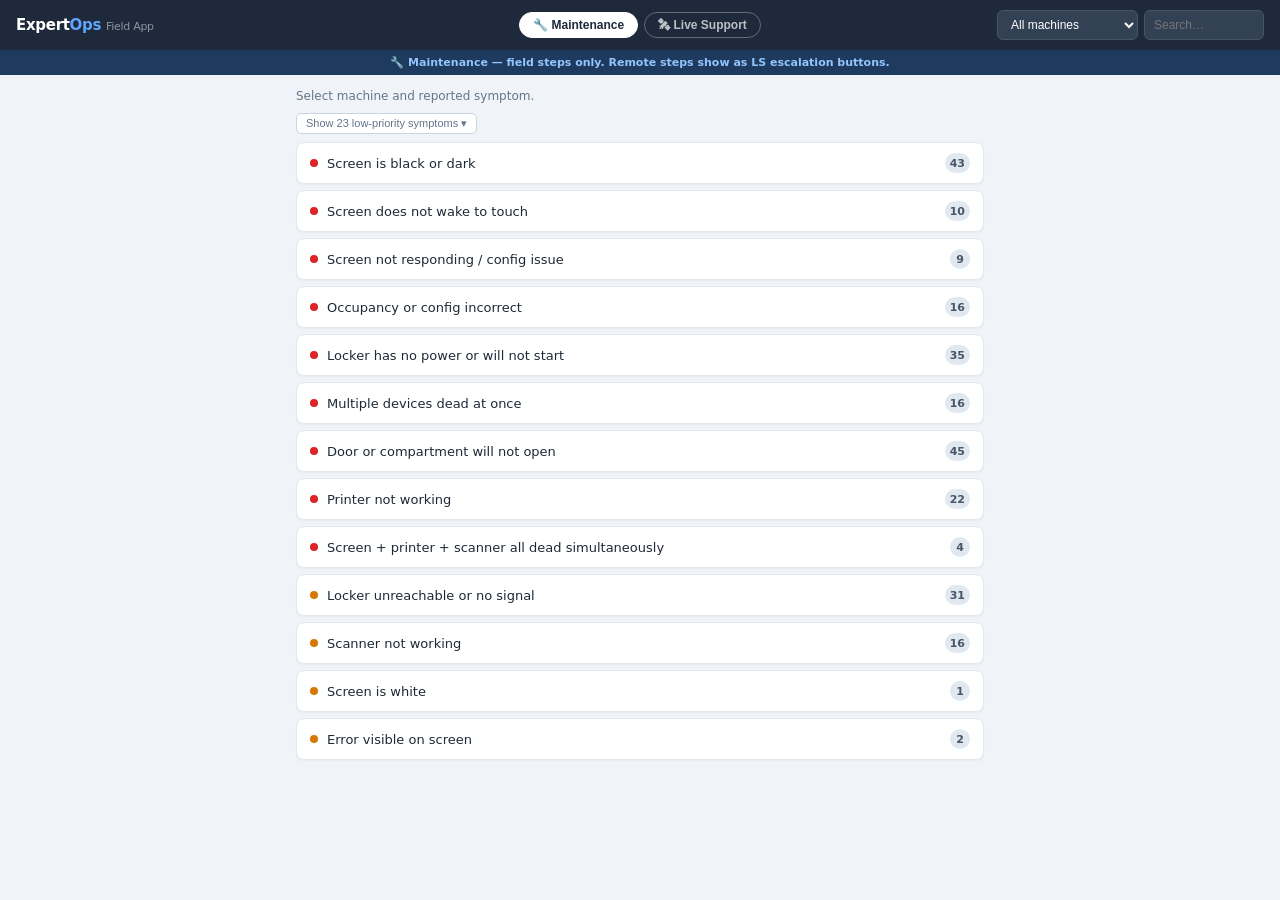
==== commit 2914dfdf: "Add files via upload" ====
--- a/field_app.html
+++ b/field_app.html
@@ -155,278 +155,10 @@
 .copy-btn:hover{background:#1b3a6b;color:white}
 .copy-btn.copied{background:#16a34a;color:white;border-color:#16a34a}
 
-/* LANGUAGE BAR */
-.lang-bar{background:#0f172a;padding:5px 16px;display:flex;align-items:center;gap:6px;border-bottom:1px solid #1e293b}
-.lang-bar-label{color:#64748b;font-size:10px;font-weight:600;text-transform:uppercase;letter-spacing:.06em;margin-right:4px}
-.lang-btn{padding:3px 8px;border-radius:4px;border:1px solid transparent;background:transparent;color:#94a3b8;font-size:11px;font-weight:600;cursor:pointer;transition:all .15s;display:flex;align-items:center;gap:4px}
-.lang-btn:hover{background:#1e293b;color:white}
-.lang-btn.active{background:#3b82f6;color:white;border-color:#3b82f6}
-.lang-translating{color:#60a5fa;font-size:10px;margin-left:8px;display:none}
-.lang-translating.show{display:inline}
 </style>
-<script>
-
-// ============================================================
-// LANGUAGE SYSTEM
-// ============================================================
-window._lang = 'en';
-window._translationCache = {}; // { 'fr:Screen is black or dark': [...translated rows] }
-
-const UI_STRINGS = {
-  en: {
-    'field-app': 'Field App',
-    'maint-btn': '🔧 Maintenance',
-    'ls-btn': '🛰 Live Support',
-    'maint-banner': '🔧 Maintenance — field steps only. Remote steps show as LS escalation buttons.',
-    'ls-banner': '🛰 Live Support — all steps visible. Blue = remote · Green = field.',
-    'all-machines': 'All machines',
-    'search-placeholder': 'Search…',
-    'back-btn': '← Back',
-    'list-intro': 'Select machine and reported symptom.',
-    'pre-check': '🔒 Pre-check — confirm with LS/Support before starting',
-    'low-toggle-hide': 'Hide low-priority symptoms',
-    'low-toggle-show': 'low-priority symptoms ▾',
-  },
-  fr: {
-    'field-app': 'App Terrain',
-    'maint-btn': '🔧 Maintenance',
-    'ls-btn': '🛰 Support Live',
-    'maint-banner': `🔧 Maintenance — étapes terrain uniquement. Les étapes à distance s'affichent comme boutons d'escalade LS.`,
-    'ls-banner': `🛰 Support Live — toutes les étapes visibles. Bleu = distant · Vert = terrain.`,
-    'all-machines': 'Toutes les machines',
-    'search-placeholder': 'Rechercher…',
-    'back-btn': '← Retour',
-    'list-intro': 'Sélectionnez la machine et le symptôme signalé.',
-    'pre-check': '🔒 Vérification préalable — confirmer avec LS/Support avant de commencer',
-    'low-toggle-hide': 'Masquer les symptômes faible priorité',
-    'low-toggle-show': 'symptômes faible priorité ▾',
-  },
-  pt: {
-    'field-app': 'App de Campo',
-    'maint-btn': '🔧 Manutenção',
-    'ls-btn': '🛰 Suporte Ao Vivo',
-    'maint-banner': '🔧 Manutenção — apenas etapas de campo. Etapas remotas aparecem como botões de escalonamento LS.',
-    'ls-banner': '🛰 Suporte Ao Vivo — todas as etapas visíveis. Azul = remoto · Verde = campo.',
-    'all-machines': 'Todas as máquinas',
-    'search-placeholder': 'Pesquisar…',
-    'back-btn': '← Voltar',
-    'list-intro': 'Selecione a máquina e o sintoma reportado.',
-    'pre-check': '🔒 Verificação prévia — confirmar com LS/Suporte antes de começar',
-    'low-toggle-hide': 'Ocultar sintomas de baixa prioridade',
-    'low-toggle-show': 'sintomas de baixa prioridade ▾',
-  },
-  es: {
-    'field-app': 'App de Campo',
-    'maint-btn': '🔧 Mantenimiento',
-    'ls-btn': '🛰 Soporte en Vivo',
-    'maint-banner': '🔧 Mantenimiento — solo pasos de campo. Los pasos remotos aparecen como botones de escalada LS.',
-    'ls-banner': '🛰 Soporte en Vivo — todos los pasos visibles. Azul = remoto · Verde = campo.',
-    'all-machines': 'Todas las máquinas',
-    'search-placeholder': 'Buscar…',
-    'back-btn': '← Volver',
-    'list-intro': 'Seleccione la máquina y el síntoma reportado.',
-    'pre-check': '🔒 Verificación previa — confirmar con LS/Soporte antes de comenzar',
-    'low-toggle-hide': 'Ocultar síntomas de baja prioridad',
-    'low-toggle-show': 'síntomas de baja prioridad ▾',
-  },
-  nl: {
-    'field-app': 'Veld App',
-    'maint-btn': '🔧 Onderhoud',
-    'ls-btn': '🛰 Live Support',
-    'maint-banner': '🔧 Onderhoud — alleen veldstappen. Externe stappen worden weergegeven als LS-escalatieknoppen.',
-    'ls-banner': '🛰 Live Support — alle stappen zichtbaar. Blauw = op afstand · Groen = veld.',
-    'all-machines': 'Alle machines',
-    'search-placeholder': 'Zoeken…',
-    'back-btn': '← Terug',
-    'list-intro': 'Selecteer machine en gemeld symptoom.',
-    'pre-check': '🔒 Voorcontrole — bevestig met LS/Support voordat u begint',
-    'low-toggle-hide': 'Verberg lage prioriteit symptomen',
-    'low-toggle-show': 'lage prioriteit symptomen ▾',
-  },
-  de: {
-    'field-app': 'Feld App',
-    'maint-btn': '🔧 Wartung',
-    'ls-btn': '🛰 Live-Support',
-    'maint-banner': '🔧 Wartung — nur Feldschritte. Remote-Schritte werden als LS-Eskalationsschaltflächen angezeigt.',
-    'ls-banner': '🛰 Live-Support — alle Schritte sichtbar. Blau = remote · Grün = Feld.',
-    'all-machines': 'Alle Maschinen',
-    'search-placeholder': 'Suchen…',
-    'back-btn': '← Zurück',
-    'list-intro': 'Maschine und gemeldetes Symptom auswählen.',
-    'pre-check': '🔒 Vorprüfung — vor Beginn mit LS/Support bestätigen',
-    'low-toggle-hide': 'Niedrig priorisierte Symptome ausblenden',
-    'low-toggle-show': 'niedrig priorisierte Symptome ▾',
-  }
-};
-
-const LANG_NAMES = {en:'English',fr:'Français',pt:'Português',es:'Español',nl:'Nederlands',de:'Deutsch'};
-
-function applyUIStrings(lang) {
-  const s = UI_STRINGS[lang] || UI_STRINGS.en;
-  // Header
-  const fa = document.querySelector('.brand small'); if(fa) fa.textContent = s['field-app'];
-  // Buttons - find by mode
-  document.querySelectorAll('.mode-btn').forEach(b => {
-    if(b.dataset.mode==='maint') b.innerHTML = s['maint-btn'];
-    if(b.dataset.mode==='ls') b.innerHTML = s['ls-btn'];
-  });
-  // Mode banner
-  const banner = document.getElementById('modeBanner');
-  if(banner) banner.textContent = mode==='maint' ? s['maint-banner'] : s['ls-banner'];
-  // Machine selector placeholder
-  const allOpt = machineSel.options[0]; if(allOpt && allOpt.value==='') allOpt.textContent = s['all-machines'];
-  // Search
-  if(searchInput) searchInput.placeholder = s['search-placeholder'];
-  // Back button
-  if(backBtn) backBtn.textContent = s['back-btn'];
-  // List intro
-  if(listIntro) listIntro.textContent = s['list-intro'];
-  // Low toggle button if visible
-  const lt = document.getElementById('lowToggleBtn');
-  if(lt) {
-    const showLow = window._showLow||false;
-    const lowCount = [...new Map( active().map(r=>[r['Observable Symptom'],r]) ).keys()].length; // approx
-    lt.textContent = showLow ? s['low-toggle-hide'] : 'Show ' + lt.textContent.match(/\d+/)?.[0] + ' ' + s['low-toggle-show'];
-  }
-  // SW gate pre-check title
-  document.querySelectorAll('.sw-gate-title').forEach(el => el.textContent = s['pre-check']);
-}
-
-// Single request lock — prevents concurrent API calls
-window._translationLock = false;
-
-async function _callTranslateAPI(prompt, retries=3) {
-  for(let attempt=0; attempt<retries; attempt++) {
-    if(window._translationLock) {
-      // Wait for lock to clear
-      await new Promise(r => setTimeout(r, 500 + attempt*500));
-      continue;
-    }
-    window._translationLock = true;
-    try {
-      const resp = await fetch('https://api.anthropic.com/v1/messages', {
-        method: 'POST',
-        headers: {'Content-Type':'application/json'},
-        body: JSON.stringify({
-          model: 'claude-sonnet-4-20250514',
-          max_tokens: 4000,
-          messages: [{role:'user', content: prompt}]
-        })
-      });
-      const data2 = await resp.json();
-      if(!data2.content) {
-        const errType = data2?.error?.type;
-        if(errType === 'rate_limit_error' && attempt < retries-1) {
-          window._translationLock = false;
-          await new Promise(r => setTimeout(r, 1500 * (attempt+1)));
-          continue;
-        }
-        console.error('Translation API error:', JSON.stringify(data2));
-        return null;
-      }
-      const text = data2.content.filter(c=>c.type==='text').map(c=>c.text).join('');
-      return text;
-    } finally {
-      window._translationLock = false;
-    }
-  }
-  return null;
-}
-
-async function translateSymptomGroup(lang, obs) {
-  const cacheKey = lang + ':' + obs;
-  if(window._translationCache[cacheKey]) return window._translationCache[cacheKey];
-
-  const data = active().filter(r => r['Observable Symptom'] === obs);
-  if(!data.length) return null;
-
-  const payload = data.map(r => ({
-    id: r['Symptom ID'],
-    symptom: r['Symptom on Field'],
-    subIssue: r['Sub-Issue (Observable / Physical)'],
-    fieldAction: r['Actions for field'],
-    note: r['Data-backed note'],
-    spareParts: r['Spare Parts Required'],
-  }));
-
-  const SYSTEM = `You are a technical translator for smart locker maintenance SOPs.
-Translate JSON array values into ${LANG_NAMES[lang]}.
-Rules:
-- Translate only: symptom, subIssue, fieldAction, note, spareParts
-- Keep UNCHANGED: id, product names (Kerong, CB, ECU, FW, BO, LS, RJ45, HDMI, USB, PS3, V4, NEXT), URLs, numbers, step prefixes (1_, 2_), special chars (→ — ⚠)
-- Return ONLY a valid JSON array, no markdown fences, no explanation`;
-
-  // Translate in batches of 5 rows to avoid token limits
-  const BATCH = 5;
-  const allTranslated = [];
-  try {
-    for(let i=0; i<payload.length; i+=BATCH) {
-      const batch = payload.slice(i, i+BATCH);
-      const prompt = SYSTEM + '\n\n' + JSON.stringify(batch);
-      const text = await _callTranslateAPI(prompt);
-      if(!text) return null;
-      const clean = text.replace(/```json|```/g,'').trim();
-      const translated = JSON.parse(clean);
-      allTranslated.push(...translated);
-    }
-    window._translationCache[cacheKey] = allTranslated;
-    return allTranslated;
-  } catch(e) {
-    console.error('Translation parse error:', e);
-    return null;
-  }
-}
-
-async function setLang(lang) {
-  if(window._lang === lang) return;
-  window._lang = lang;
-
-  // Update button states
-  document.querySelectorAll('.lang-btn').forEach(b => {
-    b.classList.toggle('active', b.dataset.lang === lang);
-  });
-
-  // Apply static UI strings immediately
-  applyUIStrings(lang);
-
-  // If a symptom is currently open, translate and re-render it
-  if(currentObs) {
-    if(lang !== 'en') {
-      resultDiv.innerHTML='<div style="padding:24px;text-align:center;color:#64748b;font-size:13px;">⏳ Translating into '+LANG_NAMES[lang]+'…<br><span style="font-size:11px;opacity:.6">This may take a few seconds</span></div>';
-      const translated = await translateSymptomGroup(lang, currentObs);
-      if(translated) openSymptom(currentObs, translated);
-      else openSymptom(currentObs, null);
-    } else {
-      openSymptom(currentObs, null);
-    }
-  } else {
-    // Re-render list with translated symptom names if needed
-    if(lang !== 'en') {
-      renderList(searchInput.value);
-    } else {
-      renderList(searchInput.value);
-    }
-  }
-}
-
-
-document.addEventListener("DOMContentLoaded", function(){
-  applyUIStrings("en");
-});
-</script>
+
 </head>
 <body>
-
-<div class="lang-bar">
-  <span class="lang-bar-label">🌐</span>
-  <button class="lang-btn active" data-lang="en" onclick="typeof setLang!=='undefined'&&setLang('en')">🇬🇧 EN</button>
-  <button class="lang-btn" data-lang="fr" onclick="typeof setLang!=='undefined'&&setLang('fr')">🇫🇷 FR</button>
-  <button class="lang-btn" data-lang="pt" onclick="typeof setLang!=='undefined'&&setLang('pt')">🇵🇹 PT</button>
-  <button class="lang-btn" data-lang="es" onclick="typeof setLang!=='undefined'&&setLang('es')">🇪🇸 ES</button>
-  <button class="lang-btn" data-lang="nl" onclick="typeof setLang!=='undefined'&&setLang('nl')">🇳🇱 NL</button>
-  <button class="lang-btn" data-lang="de" onclick="typeof setLang!=='undefined'&&setLang('de')">🇩🇪 DE</button>
-  <span class="lang-translating" id="langStatus">&#9203; Translating...</span>
-</div>
 
 <header>
   <div class="brand">Expert<span>Ops</span> <small>Field App</small></div>
@@ -939,25 +671,12 @@
       const dot=el('span','sym-dot '+risk);li.appendChild(dot);
       const txt=el('span','sym-text');txt.textContent=obs;li.appendChild(txt);
       const cnt=el('span','sym-count');cnt.textContent=count;li.appendChild(cnt);
-      li.onclick=async()=>{
-      if(window._lang!=='en'){
-        // Show symptom page immediately with loading state
-        symptomList.classList.add('hidden');
-        backBtn.classList.remove('hidden');
-        listIntro.classList.add('hidden');
-        resultDiv.innerHTML='<div style="padding:24px;text-align:center;color:#64748b;font-size:13px;">⏳ Translating into '+LANG_NAMES[window._lang]+'…<br><span style="font-size:11px;opacity:.6">This may take a few seconds</span></div>';
-        const translated=await translateSymptomGroup(window._lang,obs);
-        openSymptom(obs, translated);
-      } else {
-        openSymptom(obs, null);
-      }
-    };
+      li.onclick=()=>openSymptom(obs);
       symptomList.appendChild(li);
     });
 }
 
-function openSymptom(obs, _translatedRows){
-  window._currentTranslations=_translatedRows||null;
+function openSymptom(obs){
   currentObs=obs;stepResults={};
   symptomList.classList.add('hidden');backBtn.classList.remove('hidden');
   listIntro.classList.add('hidden');resultDiv.innerHTML='';
@@ -968,8 +687,7 @@
 
   // Title
   const hdr=el('div','');
-  const _obsDisplay = window._currentTranslations?.[0]?.symptom || obs;
-  hdr.innerHTML=`<div class="page-title">${_obsDisplay}</div>`;
+  hdr.innerHTML=`<div class="page-title">${obs}</div>`;
   const meta=el('div','page-meta');
   if(machine)meta.appendChild(badge(machine,'tag-machine'));
   const maxRisk=data.reduce((a,r)=>r['Diagnosis Risk']==='HIGH'?'HIGH':a==='HIGH'?'HIGH':r['Diagnosis Risk']==='MEDIUM'?'MEDIUM':a,'LOW');
@@ -1109,8 +827,7 @@
   const num=el('div','dc-num');num.textContent=idx;
   const hdrBody=el('div','dc-hdr-body');
   const roleEl=el('div','dc-role');roleEl.textContent='Maintenance — on-site';
-  const _t=window._currentTranslations?.find(x=>x.id===r['Symptom ID']);
-  const title=el('div','dc-title');title.textContent=(_t?.subIssue)||r['Sub-Issue (Observable / Physical)']||'';
+  const title=el('div','dc-title');title.textContent=r['Sub-Issue (Observable / Physical)']||'';
   hdrBody.appendChild(roleEl);hdrBody.appendChild(title);
   const cat=el('span','dc-cat');cat.textContent=r.Category||'';
   const status=el('span','dc-status');status.textContent='○';
@@ -1120,8 +837,7 @@
 
   const body=el('div','dc-body');
   if(r['Actions for field']&&r['Actions for field']!=='MISSING'){
-    const _ta=window._currentTranslations?.find(x=>x.id===r['Symptom ID']);
-    const act=el('div','dc-action');act.textContent=(_ta?.fieldAction)||r['Actions for field'];body.appendChild(act);
+    const act=el('div','dc-action');act.textContent=r['Actions for field'];body.appendChild(act);
   }
   if(r['Data-backed note']&&r['Data-backed note']!=='MISSING'){
     const note=el('div','dc-note');note.textContent='📊 '+r['Data-backed note'].split('.')[0]+'.';body.appendChild(note);
